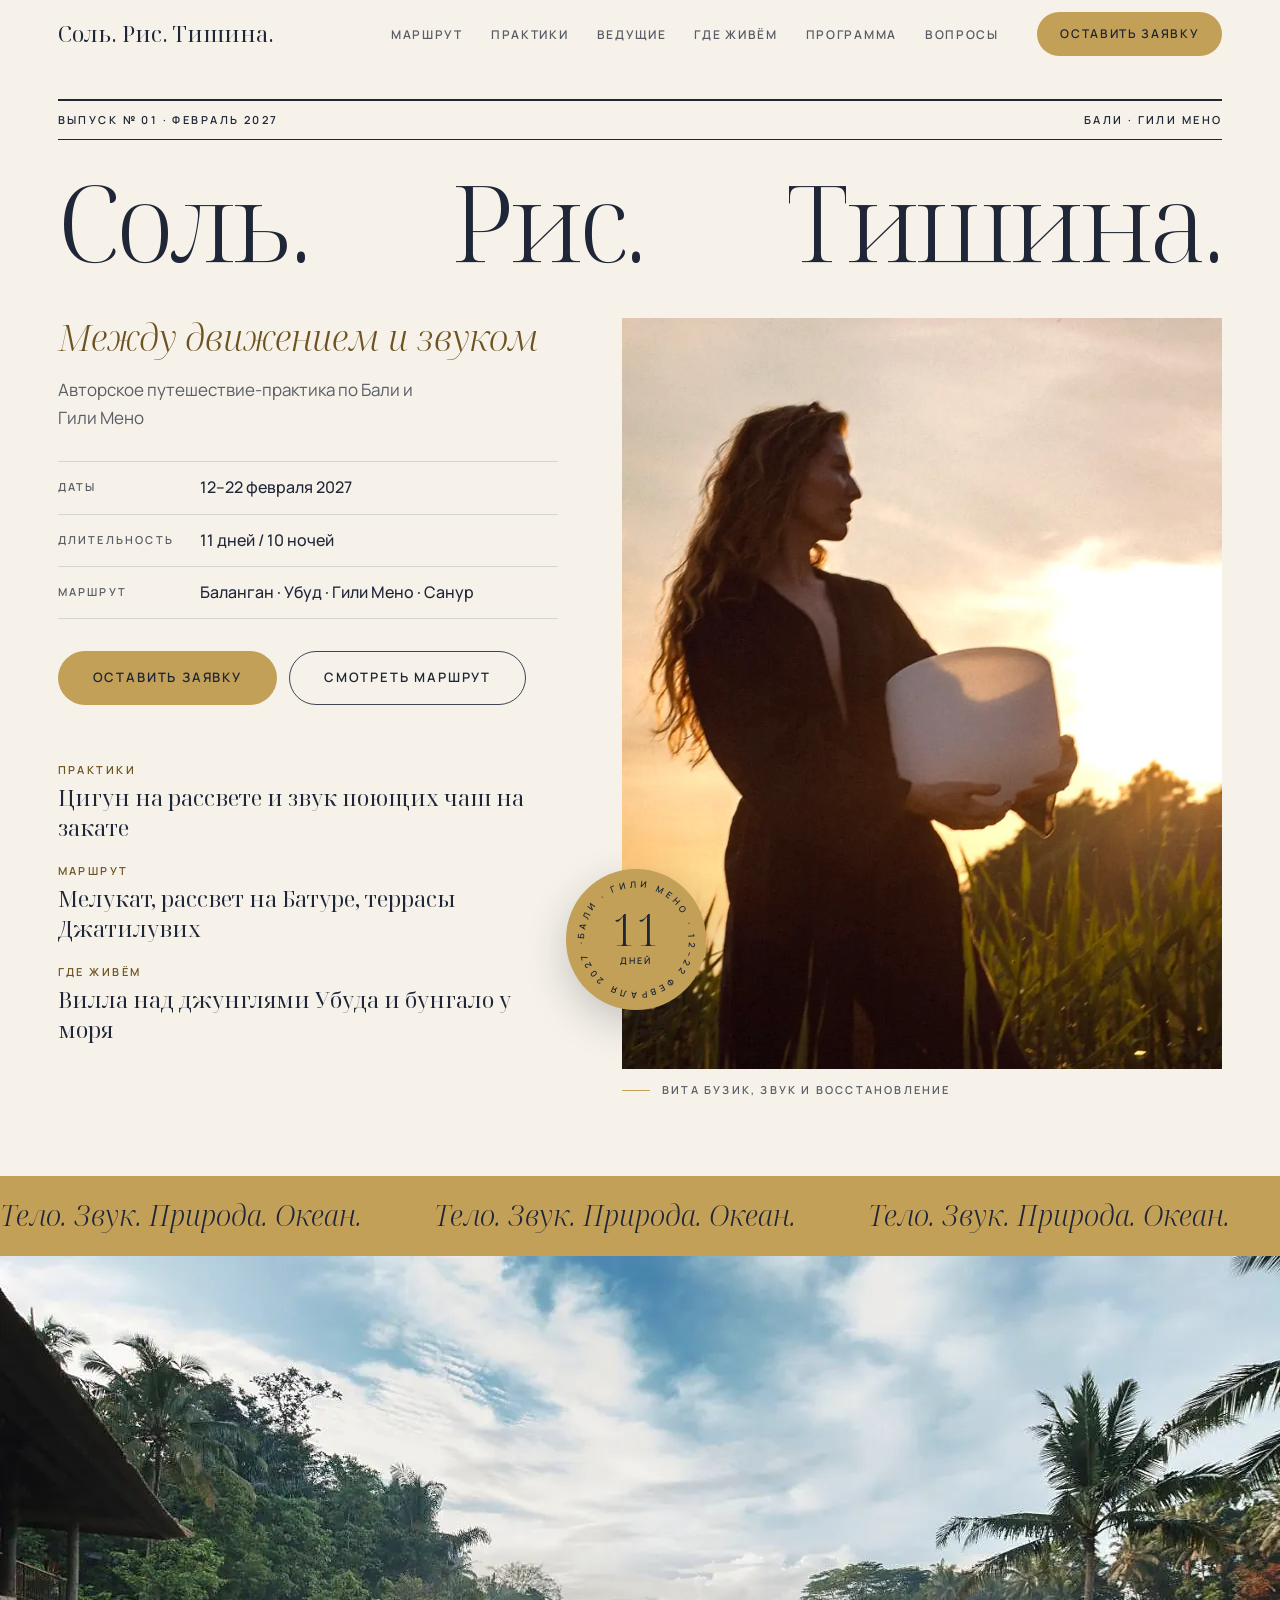
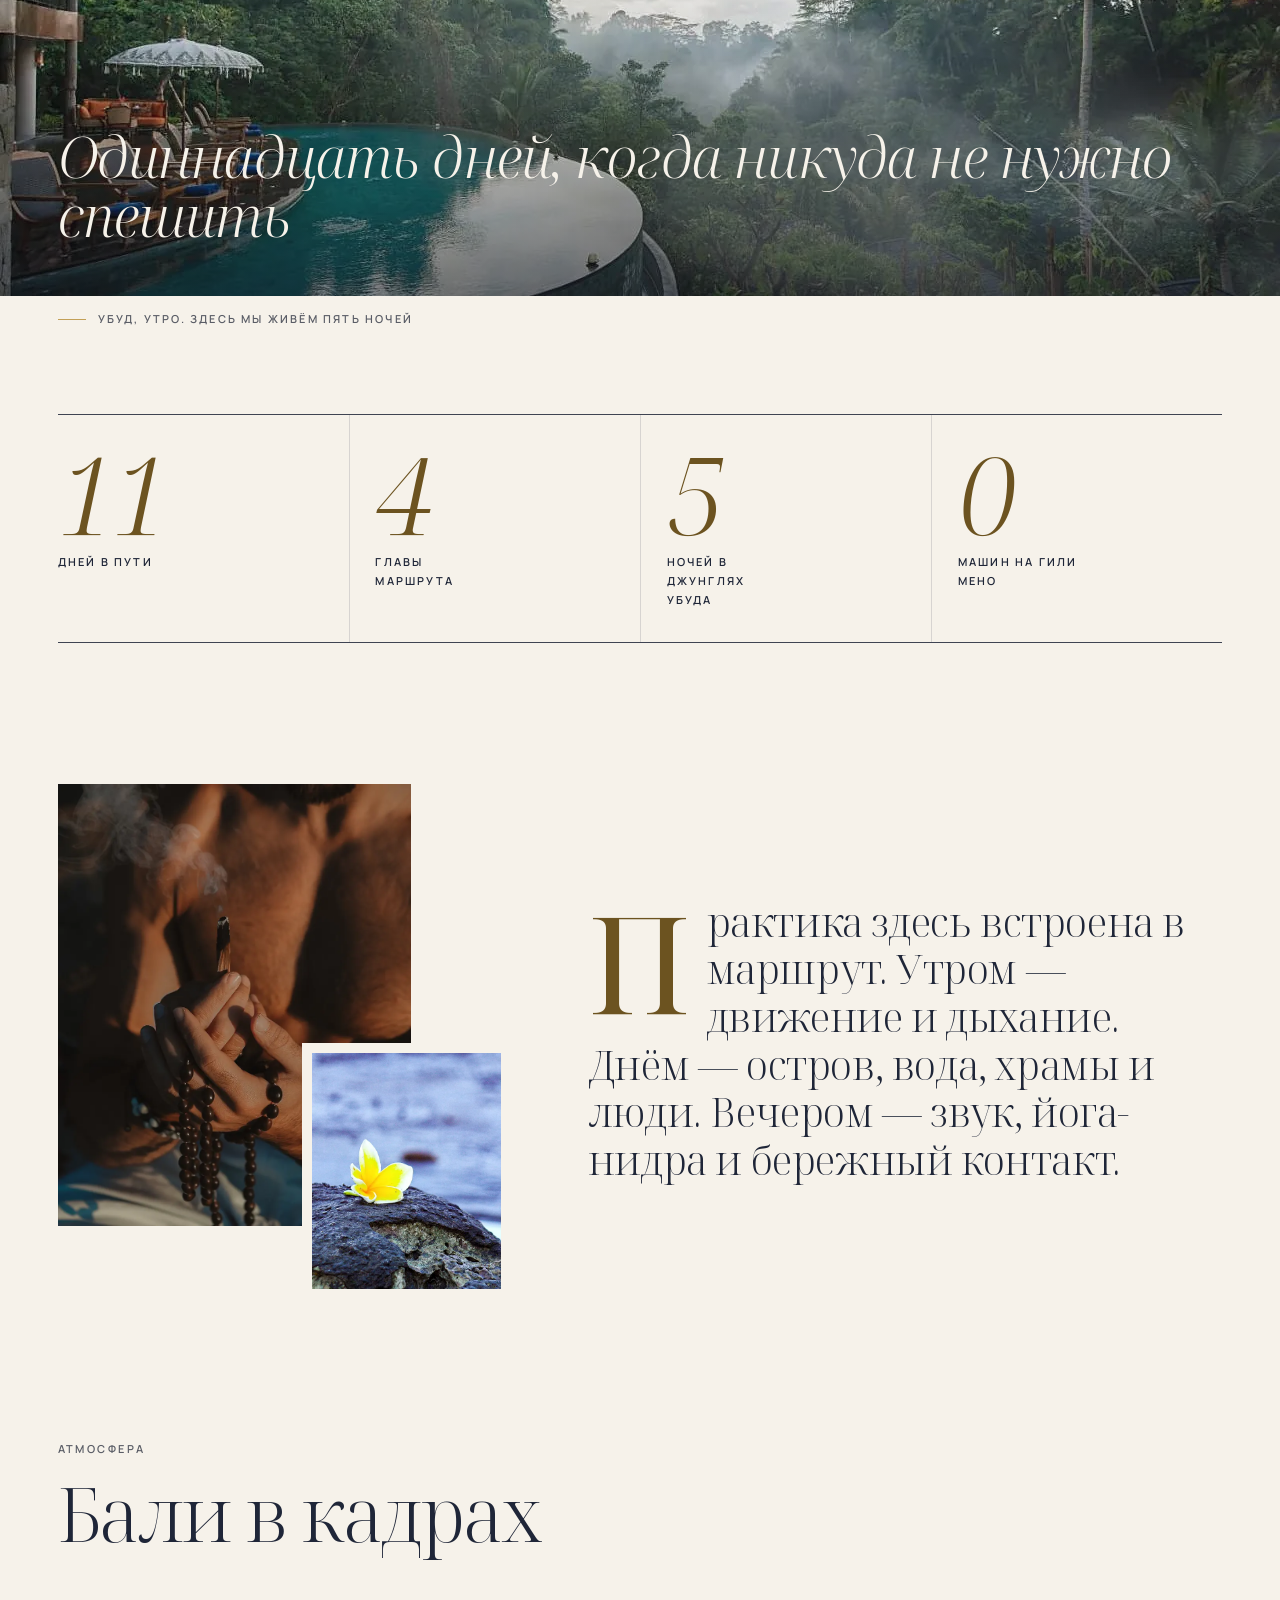
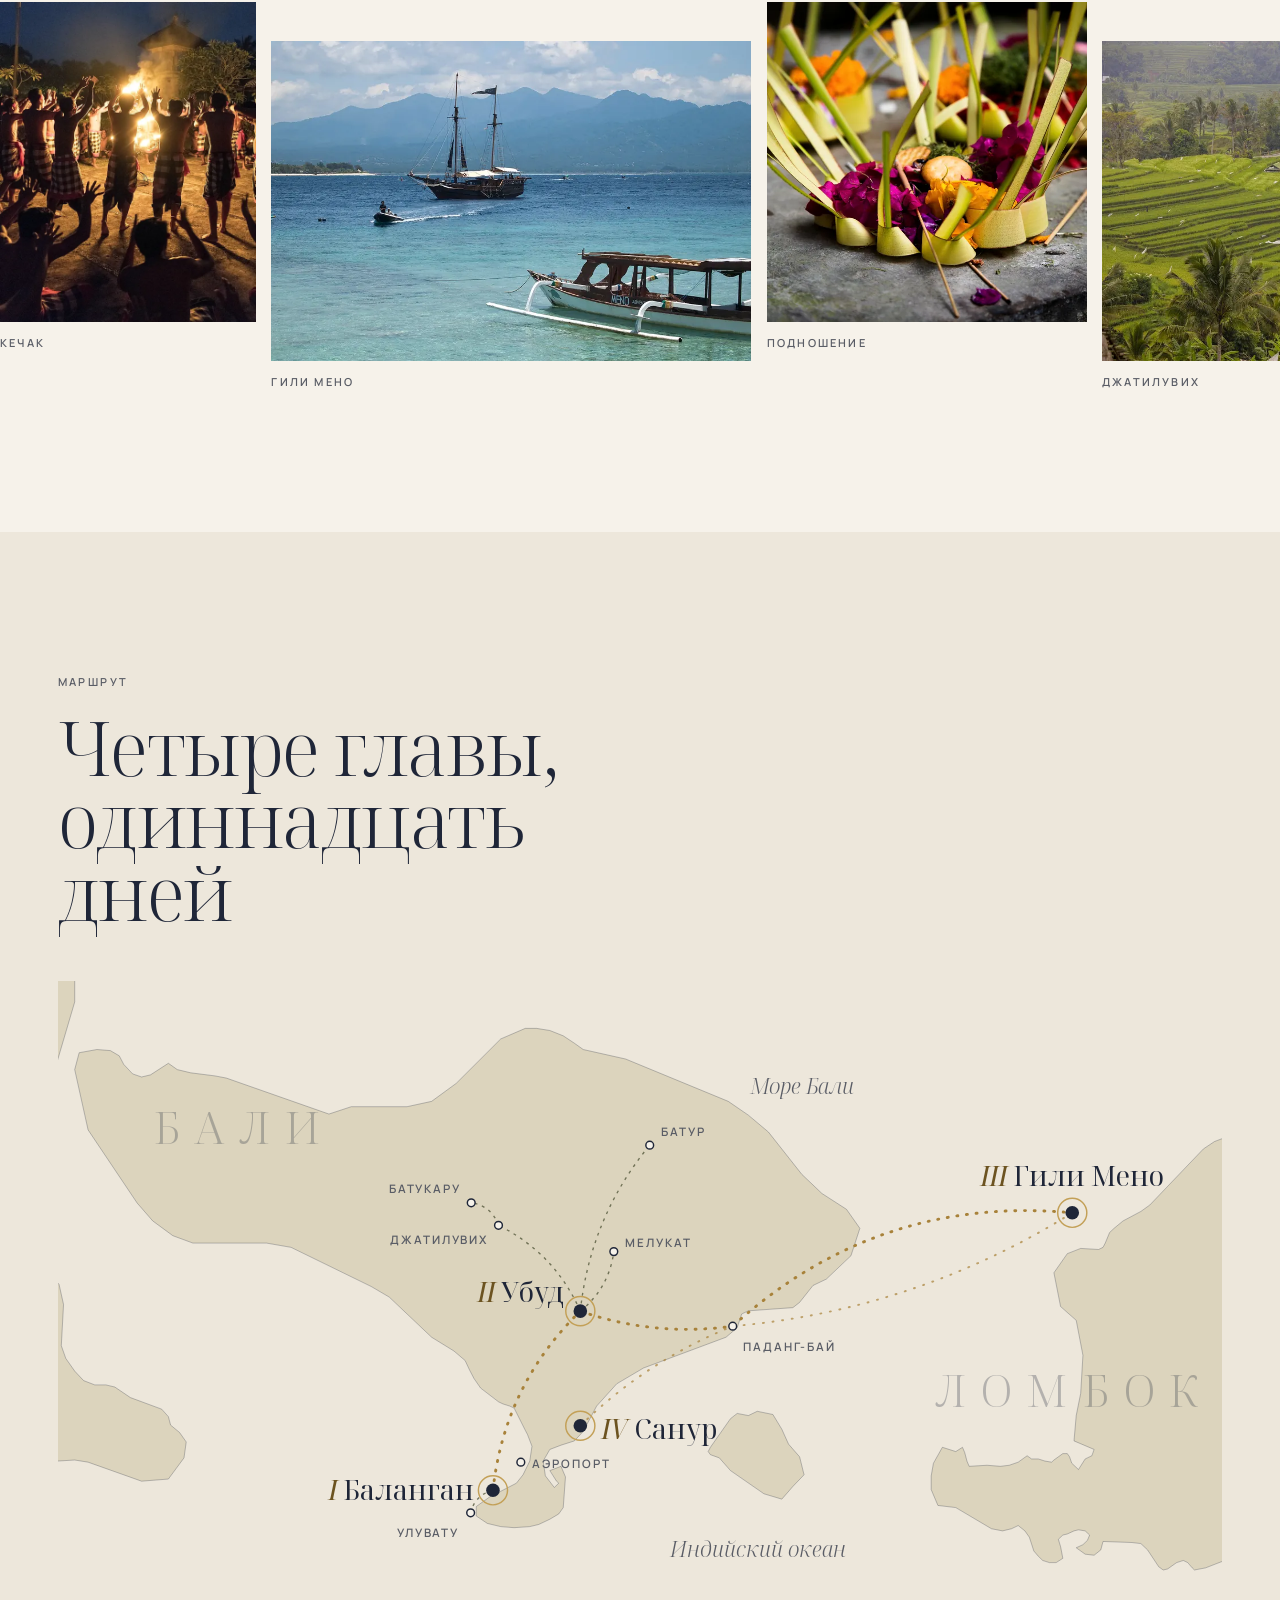
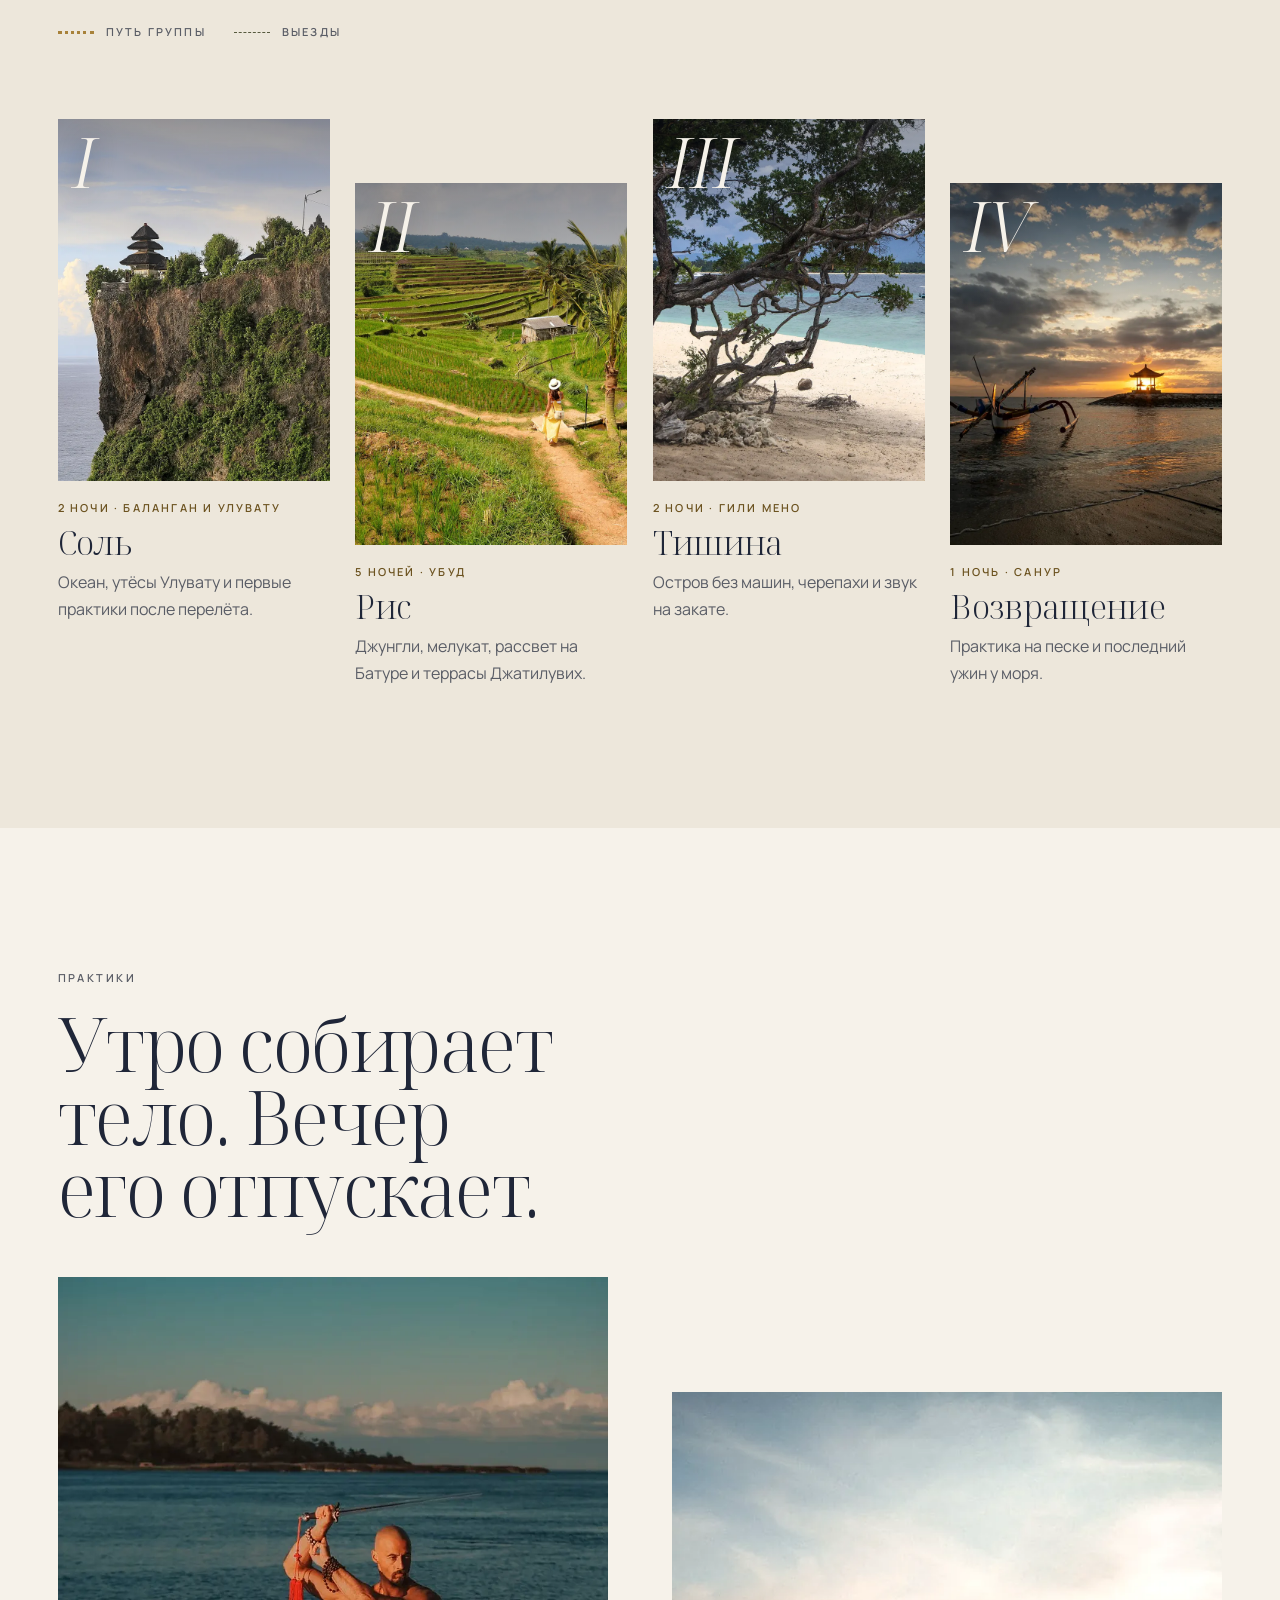
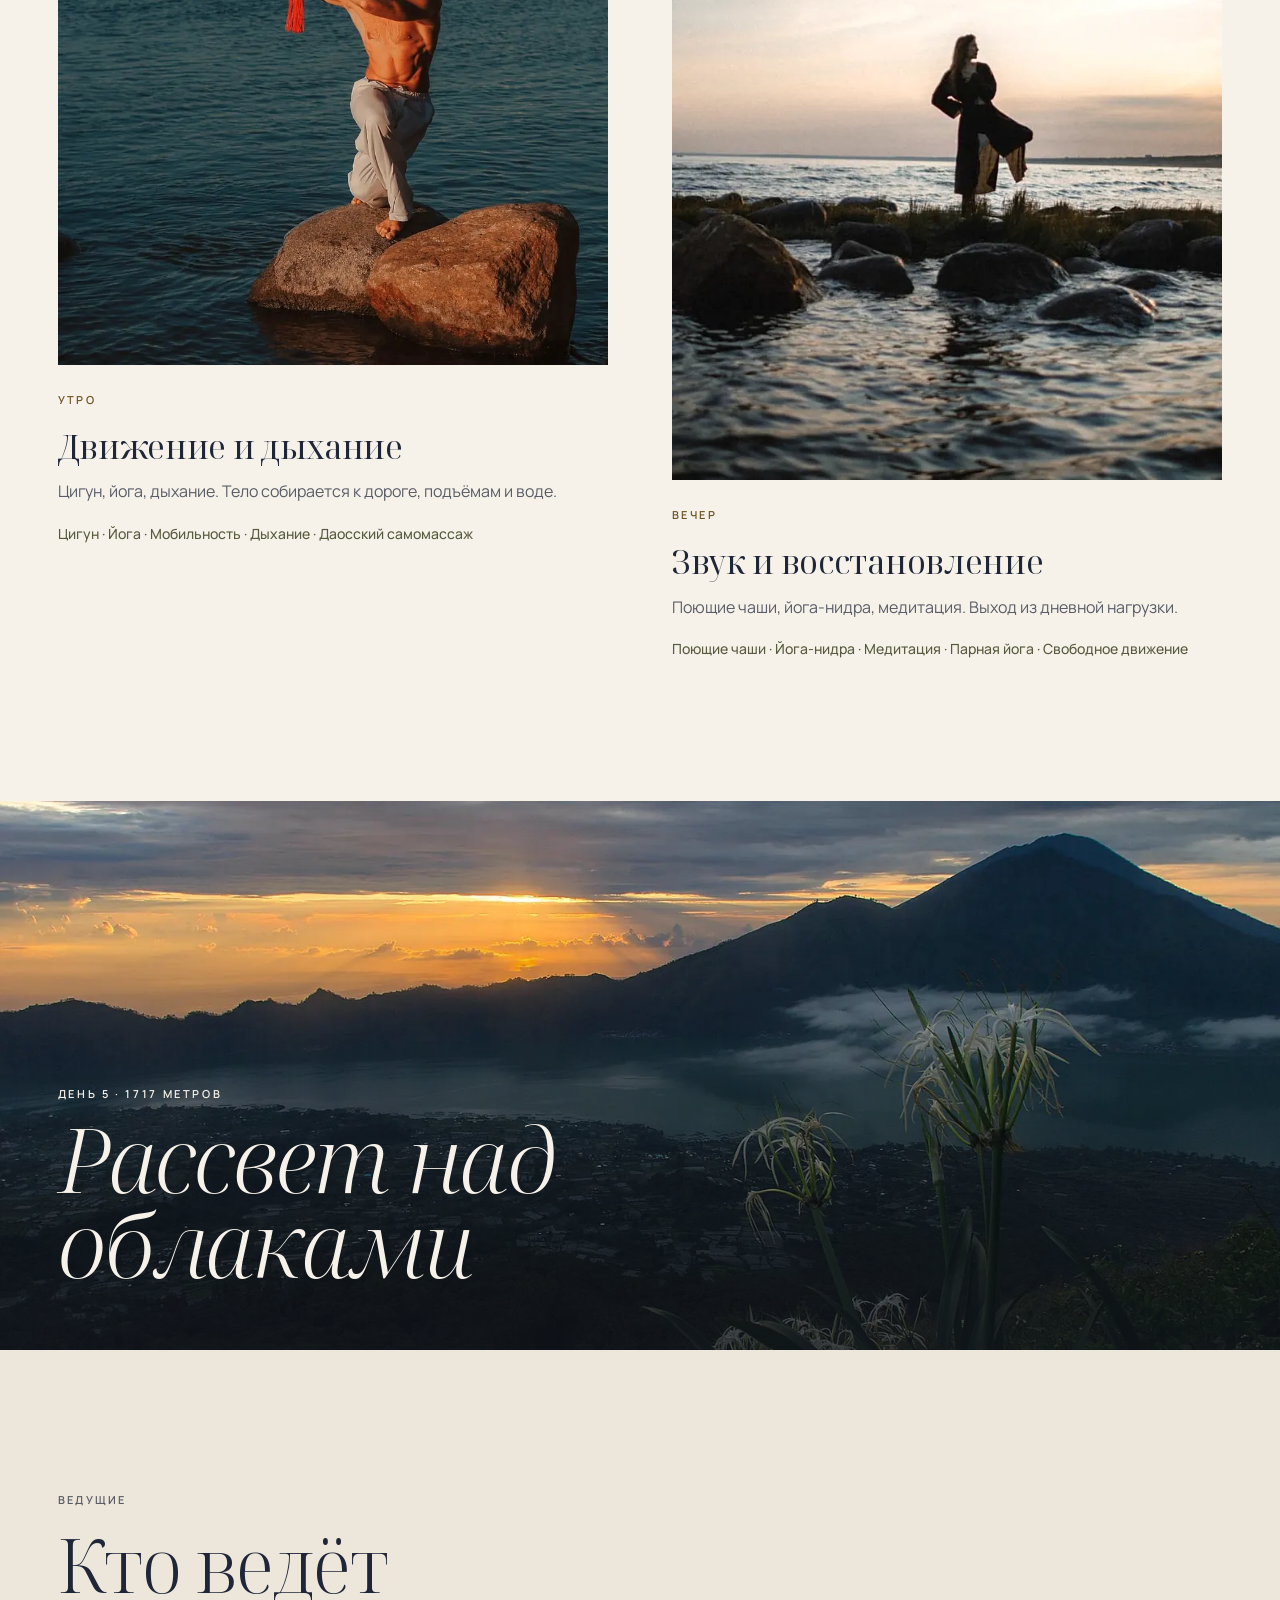
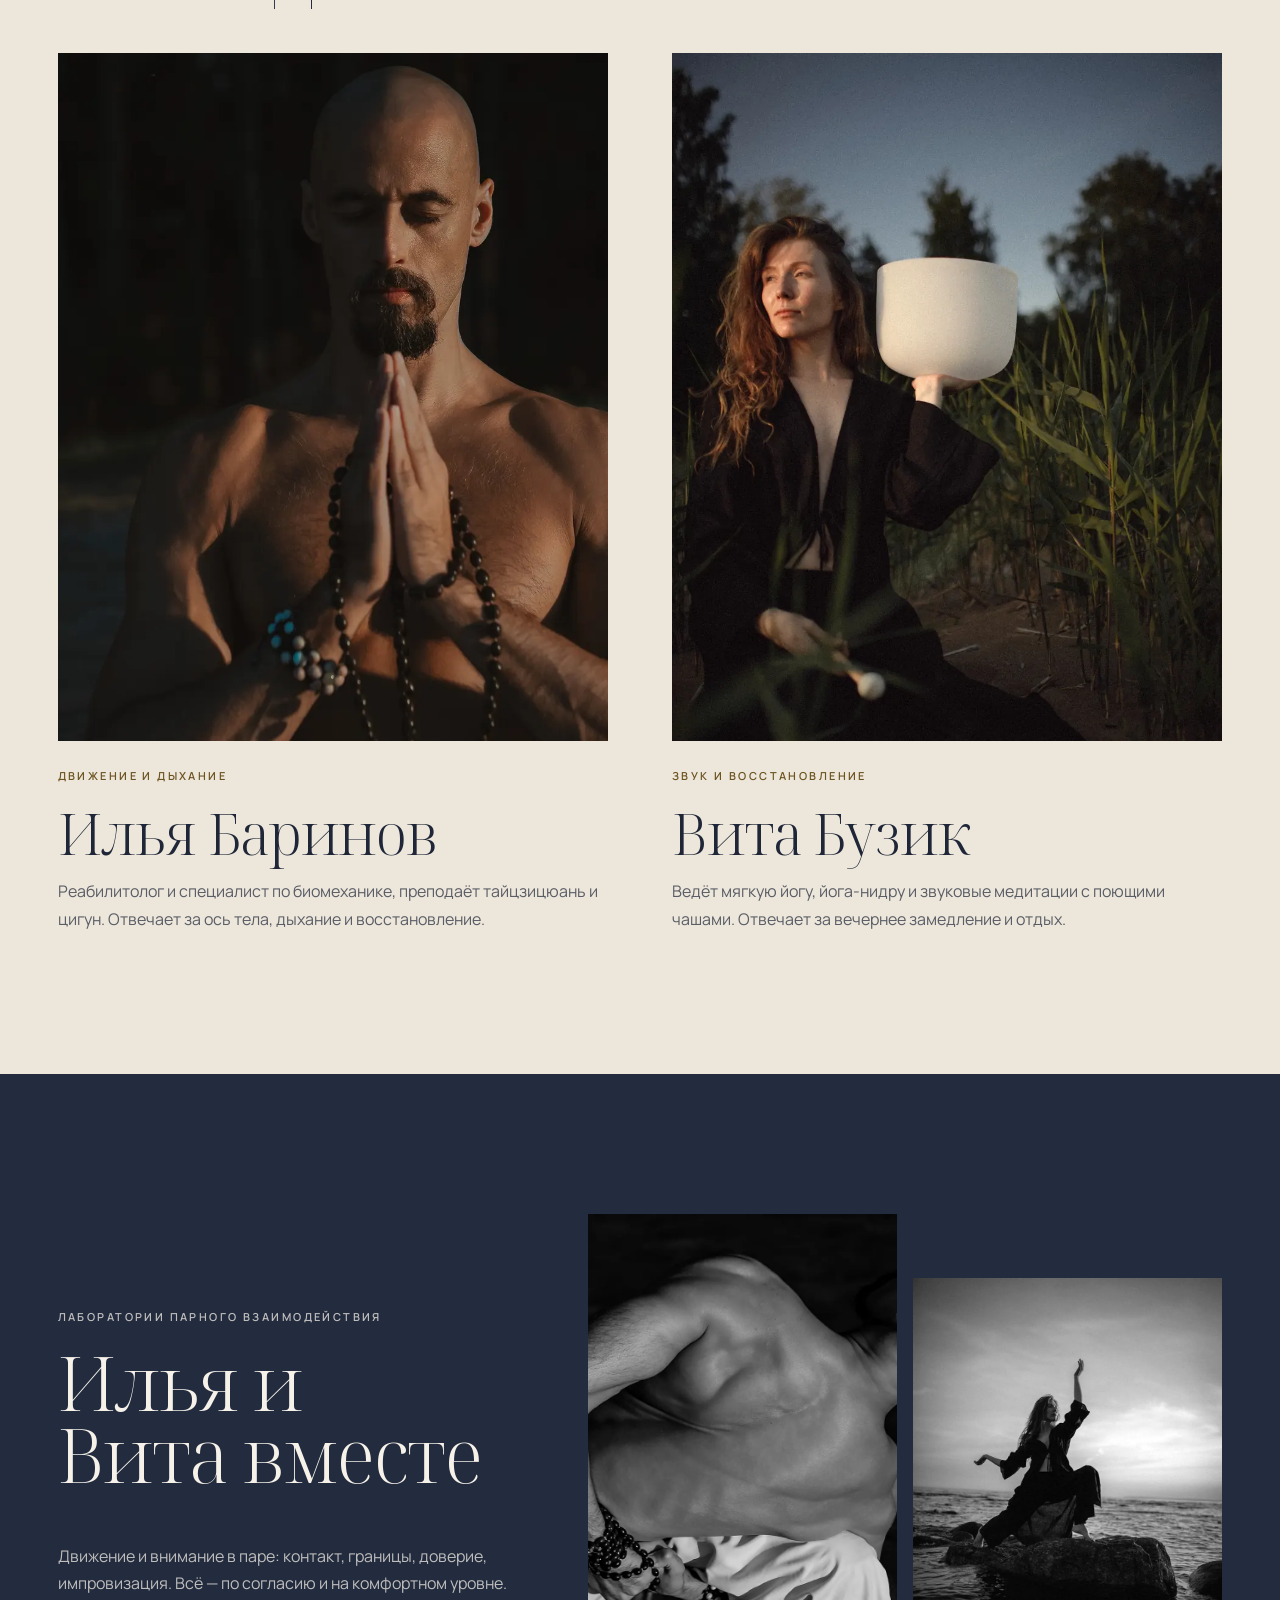
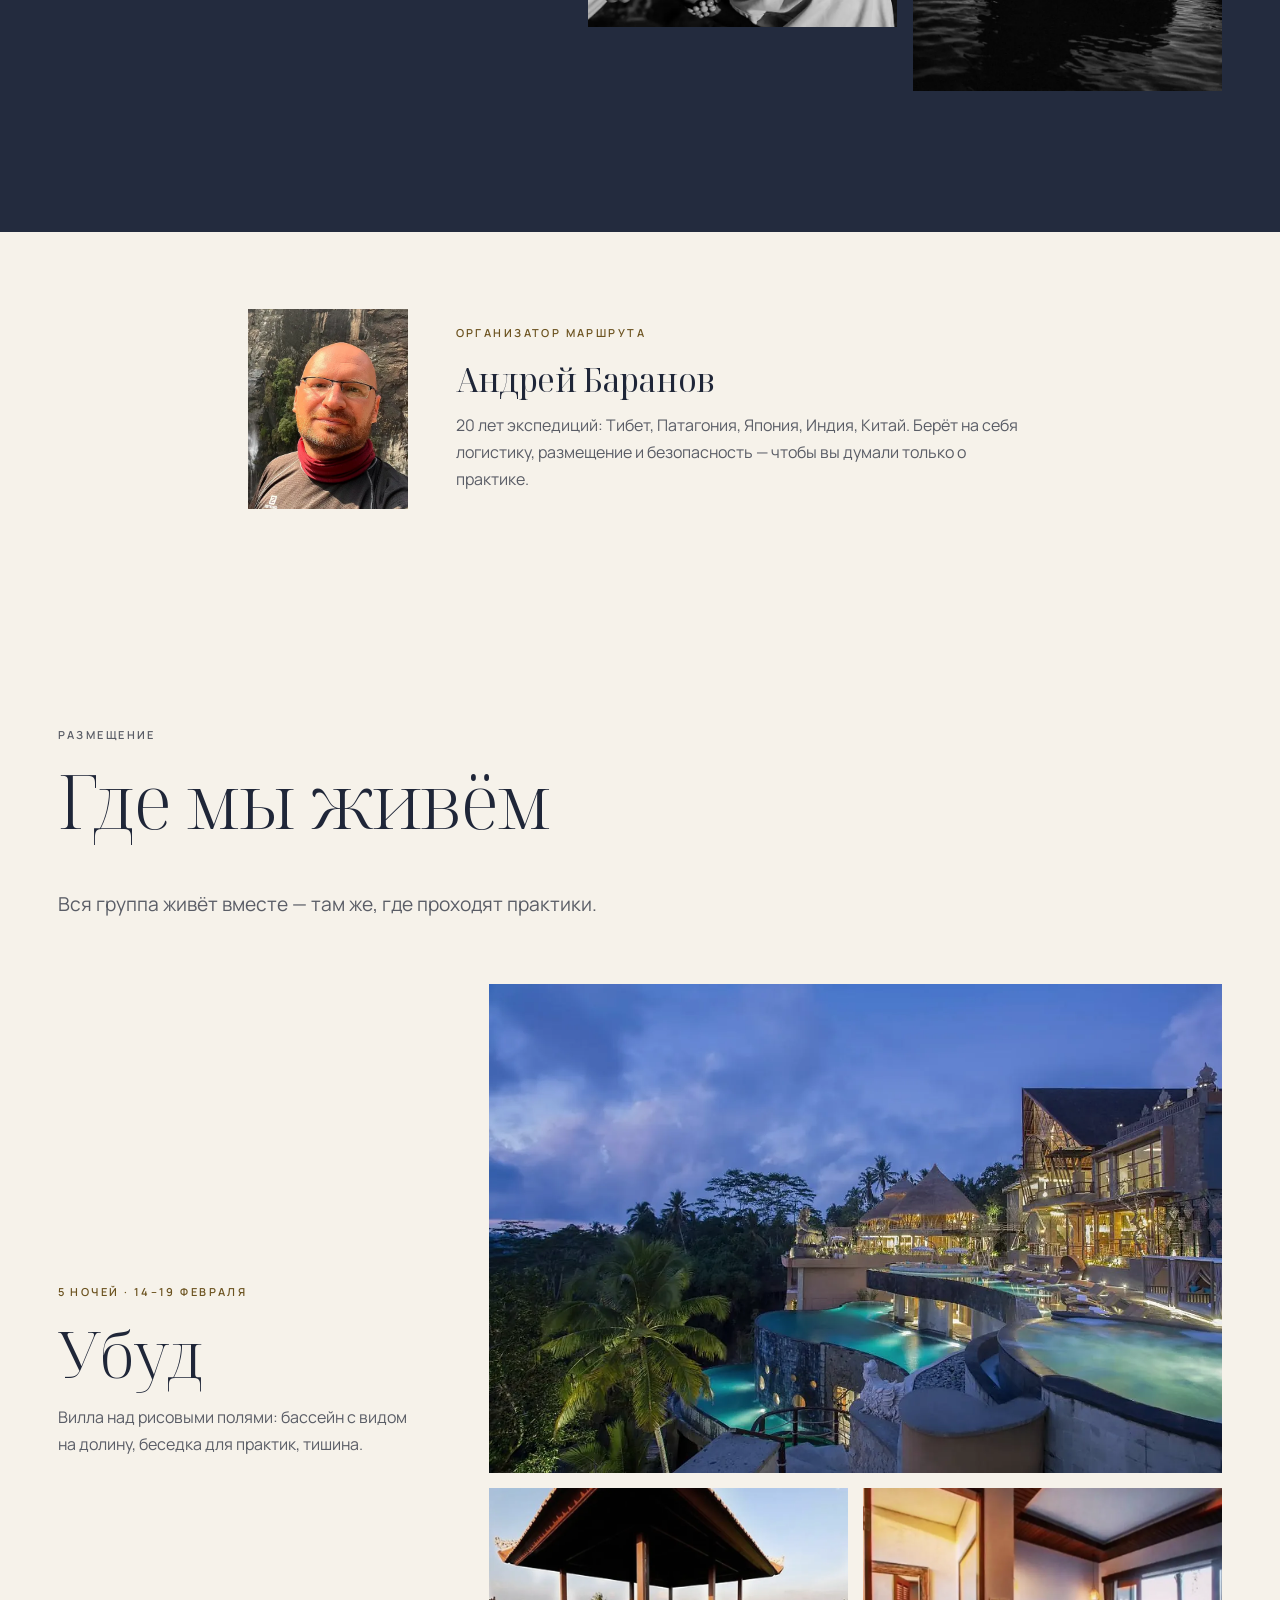
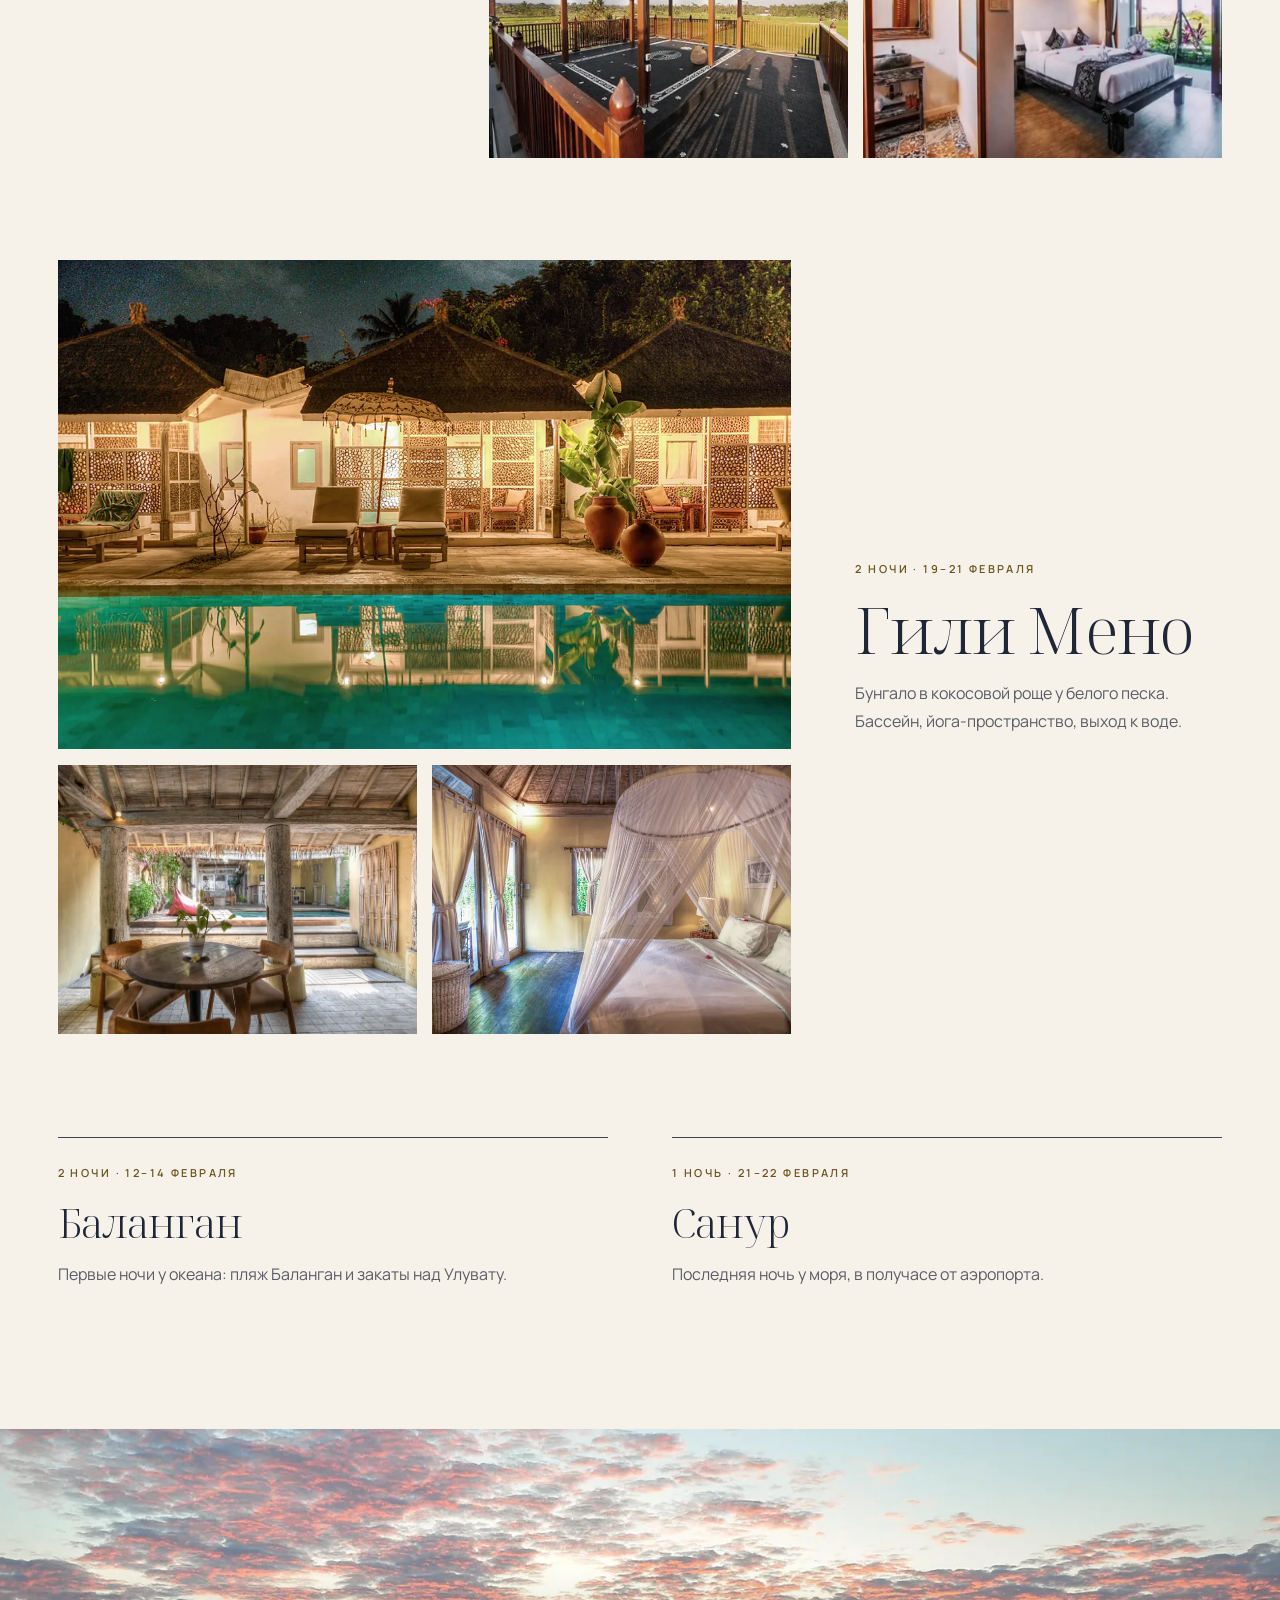
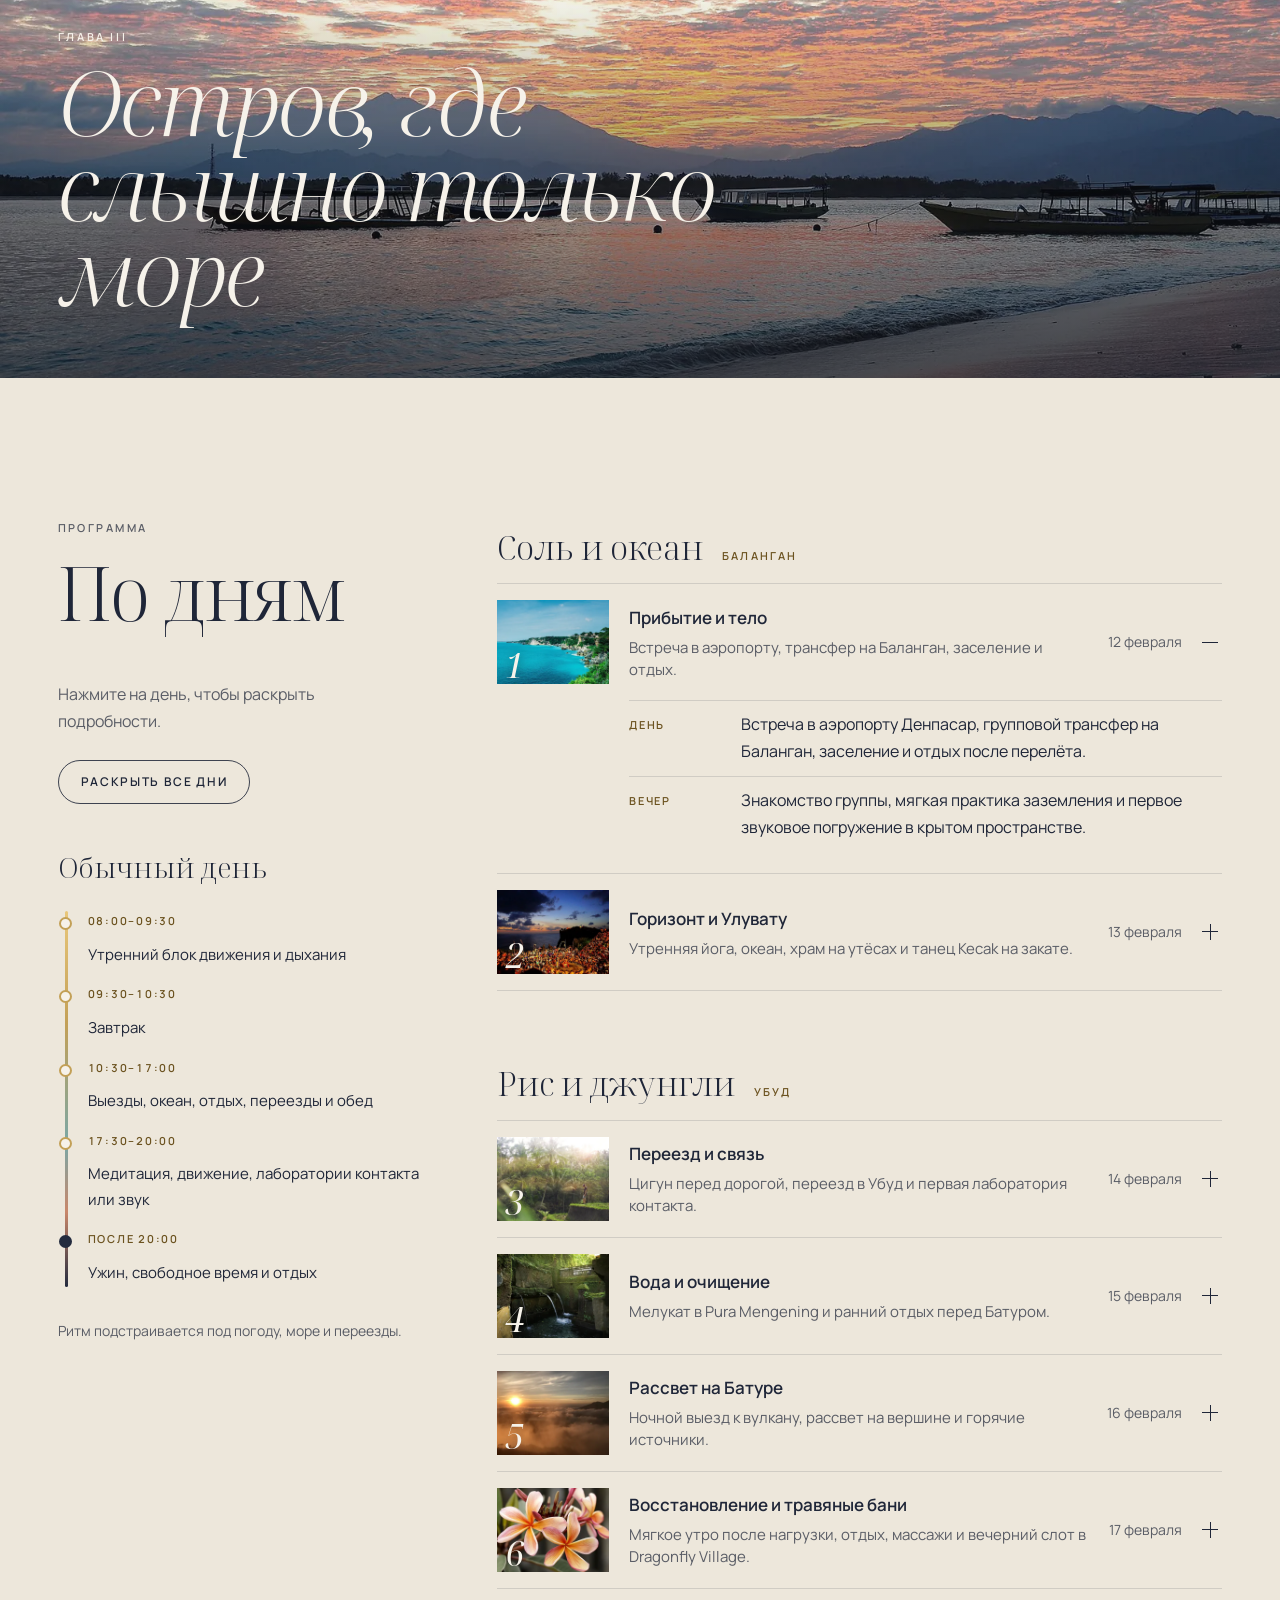
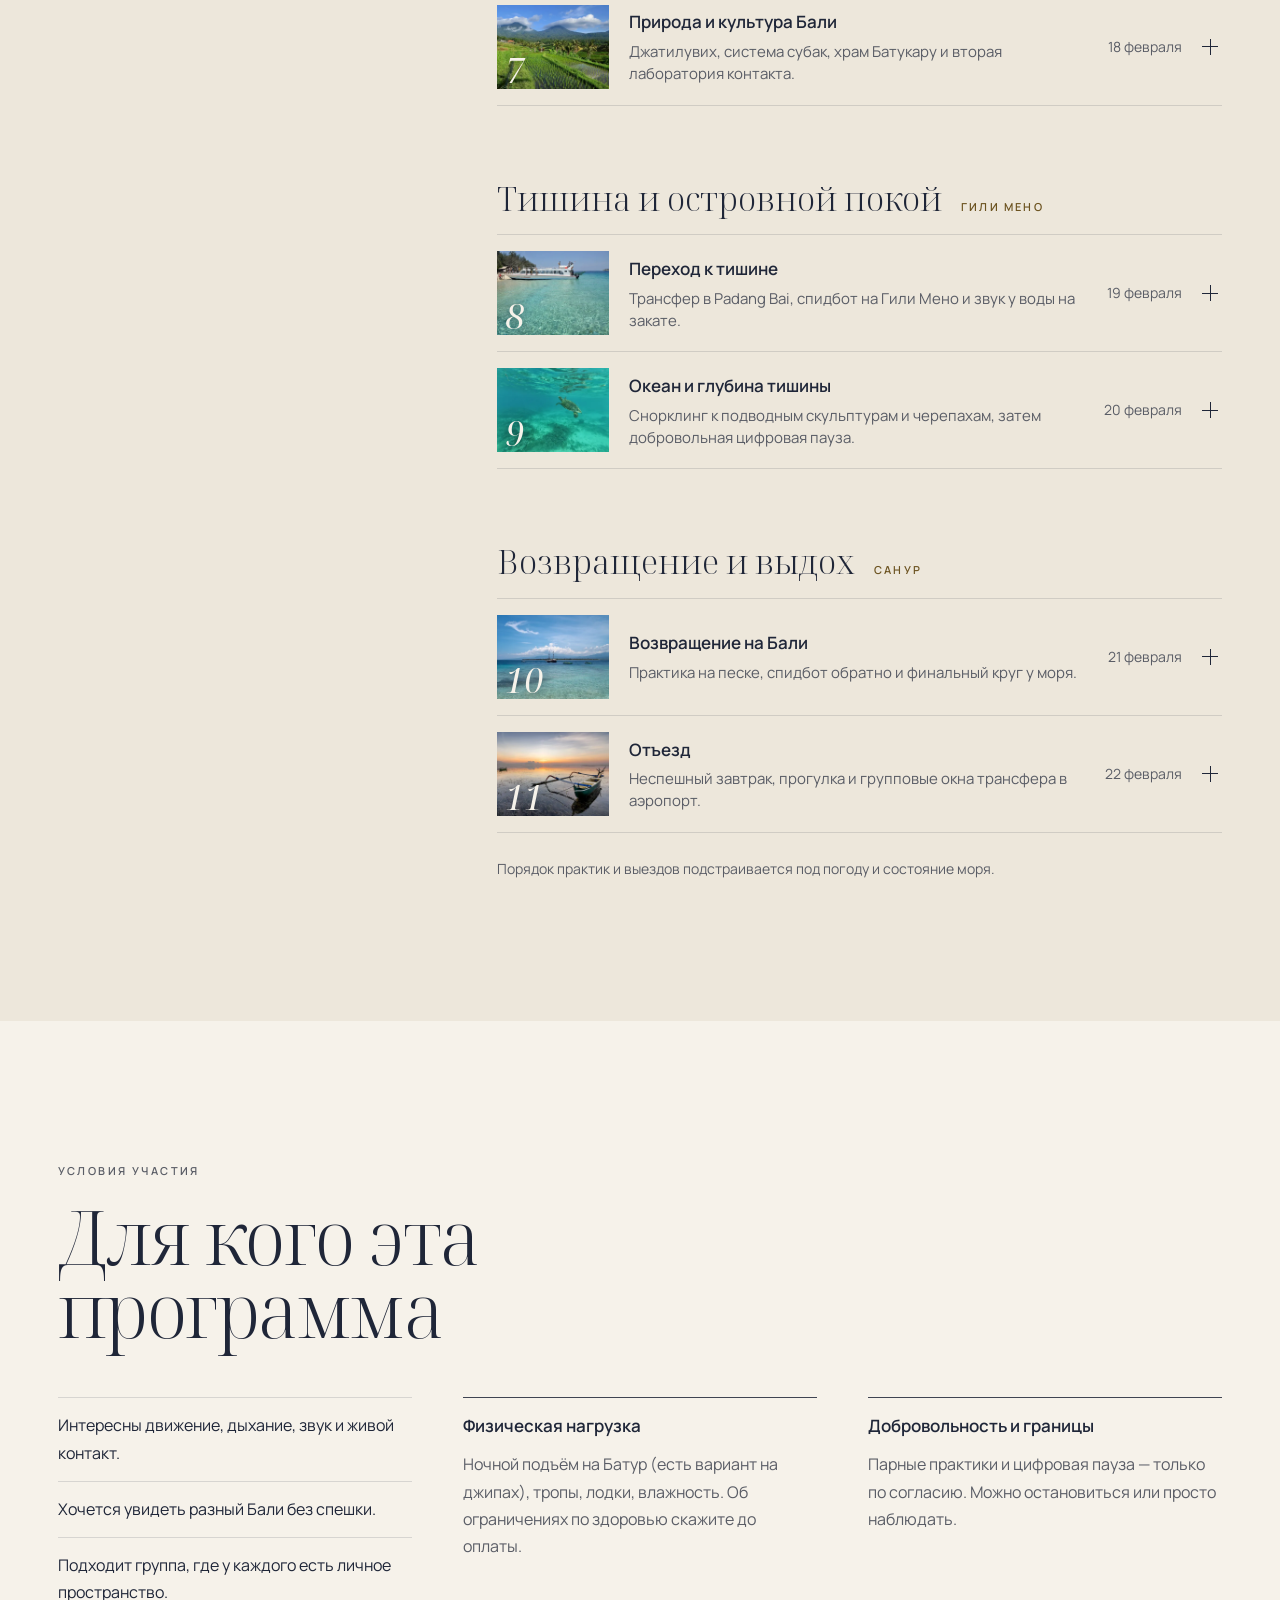
==== bali/index.html @ 5d95be76 "Bali: more imagery, less text — route map, photo strip, day photos - Hand-drawn SVG route map (Natur" ====
<!DOCTYPE html>
<html lang="ru">
<head>
<meta charset="UTF-8">
<meta name="viewport" content="width=device-width, initial-scale=1, viewport-fit=cover">
<title>Соль, рис и тишина — путешествие-практика на Бали, 12–22 февраля 2027</title>
<meta name="description" content="11 дней движения, дыхания, звука и природы на Бали и Гили Мено. Баланган, Убуд, Батур, Джатилувих и океан. 12–22 февраля 2027.">
<link rel="canonical" href="https://kanchenjunga.ru/bali/">
<meta name="robots" content="noindex, nofollow">
<meta property="og:type" content="website">
<meta property="og:locale" content="ru_RU">
<meta property="og:title" content="Соль. Рис. Тишина. Путешествие-практика по Бали и Гили Мено">
<meta property="og:description" content="12–22 февраля 2027. 11 дней / 10 ночей. Баланган, Убуд, Гили Мено, Санур.">
<meta property="og:url" content="https://kanchenjunga.ru/bali/">
<meta property="og:image" content="https://kanchenjunga.ru/bali/images/og-image.jpg"><meta property="og:image:width" content="1200"><meta property="og:image:height" content="630"><meta name="twitter:card" content="summary_large_image">
<meta name="theme-color" content="#f6f2ea">
<link rel="icon" type="image/svg+xml" href="data:image/svg+xml,%3Csvg xmlns='http://www.w3.org/2000/svg' viewBox='0 0 32 32'%3E%3Crect width='32' height='32' fill='%23283044'/%3E%3Cpath d='M4 20c4 0 4-3 8-3s4 3 8 3 4-3 8-3' stroke='%23C3A057' stroke-width='2' fill='none'/%3E%3C/svg%3E">
<link rel="preconnect" href="https://fonts.googleapis.com">
<link rel="preconnect" href="https://fonts.gstatic.com" crossorigin>
<link href="https://fonts.googleapis.com/css2?family=Noto+Serif+Display:ital,wght@0,300;0,400;1,300;1,400&family=Manrope:wght@400;500;600&display=swap" rel="stylesheet">
<link rel="preload" as="image" href="images/cover.webp" media="(min-width: 701px)">
<link rel="preload" as="image" href="images/cover-m.webp" media="(max-width: 700px)">
<link rel="stylesheet" href="styles.css">
<script>document.documentElement.classList.add('js');</script>
<script type="application/ld+json">{"@context": "https://schema.org", "@type": "TouristTrip", "name": "Соль. Рис. Тишина. Авторское путешествие-практика по Бали и Гили Мено", "description": "11 дней движения, дыхания, звука и природы на Бали и Гили Мено. Баланган, Убуд, Батур, Джатилувих и океан. 12–22 февраля 2027.", "touristType": ["Телесные практики", "Йога", "Медитация"]}</script>
<script type="application/ld+json">{"@context": "https://schema.org", "@type": "FAQPage", "mainEntity": [{"@type": "Question", "name": "Нужен ли опыт йоги, цигун или медитации", "acceptedAnswer": {"@type": "Answer", "text": "Нет. У каждой практики есть мягкий вариант, а ведущие работают с группой разного уровня. Напишите в заявке о своём опыте и о том, что беспокоит в теле, — Илья и Вита учтут это заранее."}}, {"@type": "Question", "name": "Какая физическая подготовка нужна для Батура", "acceptedAnswer": {"@type": "Answer", "text": "Пеший подъём начинается ночью, тропа неровная, идти вверх примерно два часа. Нужна привычка к длительной ходьбе и устойчивость на спуске. Если это не ваш формат, есть вариант на джипах — его выбирают заранее."}}, {"@type": "Question", "name": "Как устроено размещение и можно ли жить одному", "acceptedAnswer": {"@type": "Answer", "text": "Живём всей группой в одних местах: в Убуде и на Гили Мено — на виллах, где проходят и практики. Базово — двухместные номера с раздельными кроватями, одноместное размещение — за доплату."}}, {"@type": "Question", "name": "Как организовано питание и учтут ли аллергии", "acceptedAnswer": {"@type": "Answer", "text": "Питание по дням входит в программу, в день Батура предусмотрен ранний или упакованный приём пищи. Вегетарианские, веганские и безглютеновые запросы, а также аллергии мы собираем заранее и передаём отелям — напишите о них в анкете после первичного контакта."}}, {"@type": "Question", "name": "Что происходит при изменении морской или погодной обстановки", "acceptedAnswer": {"@type": "Answer", "text": "Решение по лодкам и переездам принимает местная команда. Если море или погода не позволяют выйти, мы меняем порядок дня и переносим практику в защищённое пространство. Это заложено в маршрут заранее."}}, {"@type": "Question", "name": "Обязательны ли парные практики и цифровая пауза", "acceptedAnswer": {"@type": "Answer", "text": "Нет. И то, и другое — по согласию. Можно остановиться в любой момент, выбрать наблюдение или адаптированный вариант. Телефон организатора во время цифровой паузы остаётся включённым."}}, {"@type": "Question", "name": "Каковы правила оплаты, отмены и передачи места другому человеку", "acceptedAnswer": {"@type": "Answer", "text": "Место бронируется предоплатой, остаток вносится до поездки. Место можно передать другому человеку. Суммы, сроки и условия возврата — в договоре, который мы присылаем вместе с программой."}}]}</script>
</head>
<body>
<a class="skip" href="#main">К содержанию</a>

<header class="header" id="site-header">
  <div class="header__in">
    <a class="header__brand" href="#top">Соль. Рис. Тишина.</a>
    <nav class="nav" id="nav-panel" aria-label="Разделы страницы">
      <ul class="nav__list"><li><a href="#route">Маршрут</a></li><li><a href="#practices">Практики</a></li><li><a href="#team">Ведущие</a></li><li><a href="#stay">Где живём</a></li><li><a href="#program">Программа</a></li><li><a href="#faq">Вопросы</a></li></ul>
    </nav>
    <a class="btn btn--primary btn--sm header__cta" href="#request" data-goal="cta_header">Оставить заявку</a>
    <button class="burger" type="button" id="nav-toggle" aria-expanded="false" aria-controls="nav-panel" aria-label="Открыть меню">
      <span></span><span></span>
    </button>
  </div>
</header>
<main id="main">

<section class="cover" id="top">
  <div class="wrap">
    <div class="cover__strip"><span>Выпуск № 01 · Февраль 2027</span><span>Бали · Гили Мено</span></div>
    <h1 class="cover__title"><span>Соль.</span><span>Рис.</span><span>Тишина.</span></h1>
    <div class="cover__grid">
      <div class="cover__text">
        <p class="cover__tagline">Между движением и звуком</p>
        <p class="cover__sub">Авторское путешествие-практика по Бали и Гили Мено</p>
        <dl class="cover__facts"><div class="cover__fact"><dt>Даты</dt><dd>12–22 февраля 2027</dd></div><div class="cover__fact"><dt>Длительность</dt><dd>11 дней / 10 ночей</dd></div><div class="cover__fact"><dt>Маршрут</dt><dd>Баланган · Убуд · Гили Мено · Санур</dd></div></dl>
        <div class="cover__actions">
          <a class="btn btn--primary" href="#request" data-goal="cta_hero">Оставить заявку</a>
          <a class="btn btn--line" href="#route" data-goal="cta_route">Смотреть маршрут</a>
        </div>
        <ul class="cover__lines"><li><a href="#practices"><span class="cover__kicker">Практики</span><span class="cover__line">Цигун на рассвете и звук поющих чаш на закате</span></a></li><li><a href="#program"><span class="cover__kicker">Маршрут</span><span class="cover__line">Мелукат, рассвет на Батуре, террасы Джатилувих</span></a></li><li><a href="#stay"><span class="cover__kicker">Где живём</span><span class="cover__line">Вилла над джунглями Убуда и бунгало у моря</span></a></li></ul>
      </div>
      <figure class="cover__photo">
        <picture><source type="image/webp" media="(max-width: 700px)" srcset="images/cover-m.webp"><source type="image/webp" srcset="images/cover.webp"><source media="(max-width: 700px)" srcset="images/cover-m.jpg"><img src="images/cover.jpg" alt="Вита с хрустальной поющей чашей в золотом свете заката" width="853" height="1066" sizes="(max-width: 860px) 100vw, 50vw" loading="eager" fetchpriority="high" decoding="async"></picture>
        <div class="stamp" aria-hidden="true">
          <svg viewBox="0 0 200 200"><defs><path id="stamp-ring" d="M100,100 m-74,0 a74,74 0 1,1 148,0 a74,74 0 1,1 -148,0"/></defs>
            <text><textPath href="#stamp-ring" textLength="462">Бали · Гили Мено · 12–22 февраля 2027 · </textPath></text></svg>
          <span class="stamp__c">11<small>дней</small></span>
        </div>
        <figcaption>Вита Бузик, звук и восстановление</figcaption>
      </figure>
    </div>
  </div>
</section>

<div class="refrain" aria-hidden="true"><div class="refrain__track">
<span>Тело. Звук. Природа. Океан.</span><span>Тело. Звук. Природа. Океан.</span><span>Тело. Звук. Природа. Океан.</span><span>Тело. Звук. Природа. Океан.</span><span>Тело. Звук. Природа. Океан.</span><span>Тело. Звук. Природа. Океан.</span>
</div></div>

<figure class="spread">
  <picture><source type="image/webp" media="(max-width: 700px)" srcset="images/spread-m.webp"><source type="image/webp" srcset="images/spread.webp"><source media="(max-width: 700px)" srcset="images/spread-m.jpg"><img src="images/spread.jpg" alt="Бассейн виллы над долиной Убуда в утреннем тумане" width="1280" height="640" sizes="100vw" loading="lazy" decoding="async"></picture>
  <div class="spread__over"><p class="spread__line wrap">Одиннадцать дней, когда никуда не нужно спешить</p></div>
  <figcaption class="wrap">Убуд, утро. Здесь мы живём пять ночей</figcaption>
</figure>

<section class="numbers" aria-label="Коротко о поездке">
  <div class="wrap"><div class="numbers__row" data-reveal><div class="num"><p class="num__n">11</p><p class="num__t">дней в пути</p></div><div class="num"><p class="num__n">4</p><p class="num__t">главы маршрута</p></div><div class="num"><p class="num__n">5</p><p class="num__t">ночей в джунглях Убуда</p></div><div class="num"><p class="num__n">0</p><p class="num__t">машин на Гили Мено</p></div></div></div>
</section>

<section class="intro">
  <div class="wrap intro__grid">
    <div class="intro__media" data-reveal>
      <picture class="intro__main"><source type="image/webp" media="(max-width: 700px)" srcset="images/manifesto-m.webp"><source type="image/webp" srcset="images/manifesto.webp"><source media="(max-width: 700px)" srcset="images/manifesto-m.jpg"><img src="images/manifesto.jpg" alt="Руки с тлеющим палo санто и чётками" width="900" height="1125" sizes="(max-width: 860px) 80vw, 34vw" loading="lazy" decoding="async"></picture>
      <picture class="intro__small"><source type="image/webp" media="(max-width: 700px)" srcset="images/frangipani-sea-m.webp"><source type="image/webp" srcset="images/frangipani-sea.webp"><source media="(max-width: 700px)" srcset="images/frangipani-sea-m.jpg"><img src="images/frangipani-sea.jpg" alt="Цветок франжипани на камне у моря" width="560" height="700" sizes="(max-width: 860px) 40vw, 16vw" loading="lazy" decoding="async"></picture>
    </div>
    <div class="intro__text" data-reveal>
      <p class="intro__lead">Практика здесь встроена в маршрут. Утром — движение и дыхание. Днём — остров, вода, храмы и люди. Вечером — звук, йога-нидра и бережный контакт.</p>
    </div>
  </div>
</section>

<section class="strip" aria-labelledby="strip-title">
  <div class="wrap strip__head">
    <p class="label">Атмосфера</p>
    <h2 class="h2" id="strip-title">Бали в кадрах</h2>
  </div>
  <div class="strip__viewport" tabindex="0" aria-label="Лента фотографий, прокручивается">
    <div class="strip__track"><figure class="strip__item strip__item--tall"><picture><source type="image/webp" media="(max-width: 700px)" srcset="images/f-kecak-m.webp"><source type="image/webp" srcset="images/f-kecak.webp"><source media="(max-width: 700px)" srcset="images/f-kecak-m.jpg"><img src="images/f-kecak.jpg" alt="Танец кечак у огня" width="560" height="700" sizes="(max-width: 700px) 60vw, 30vw" loading="lazy" decoding="async"></picture><figcaption>Кечак</figcaption></figure><figure class="strip__item strip__item--wide"><picture><source type="image/webp" media="(max-width: 700px)" srcset="images/f-meno-m.webp"><source type="image/webp" srcset="images/f-meno.webp"><source media="(max-width: 700px)" srcset="images/f-meno-m.jpg"><img src="images/f-meno.jpg" alt="Гили Мено: лодки и вулкан Ринджани на Ломбоке" width="840" height="560" sizes="(max-width: 700px) 60vw, 30vw" loading="lazy" decoding="async"></picture><figcaption>Гили Мено</figcaption></figure><figure class="strip__item strip__item--sq"><picture><source type="image/webp" media="(max-width: 700px)" srcset="images/f-offering-m.webp"><source type="image/webp" srcset="images/f-offering.webp"><source media="(max-width: 700px)" srcset="images/f-offering-m.jpg"><img src="images/f-offering.jpg" alt="Чананг сари — ежедневное подношение из листьев и цветов" width="620" height="620" sizes="(max-width: 700px) 60vw, 30vw" loading="lazy" decoding="async"></picture><figcaption>Подношение</figcaption></figure><figure class="strip__item strip__item--wide"><picture><source type="image/webp" media="(max-width: 700px)" srcset="images/f-terraces-m.webp"><source type="image/webp" srcset="images/f-terraces.webp"><source media="(max-width: 700px)" srcset="images/f-terraces-m.jpg"><img src="images/f-terraces.jpg" alt="Рисовые террасы Джатилувих" width="840" height="560" sizes="(max-width: 700px) 60vw, 30vw" loading="lazy" decoding="async"></picture><figcaption>Джатилувих</figcaption></figure><figure class="strip__item strip__item--tall"><picture><source type="image/webp" media="(max-width: 700px)" srcset="images/f-dancer-m.webp"><source type="image/webp" srcset="images/f-dancer.webp"><source media="(max-width: 700px)" srcset="images/f-dancer-m.jpg"><img src="images/f-dancer.jpg" alt="Балийская танцовщица в золотом головном уборе" width="560" height="700" sizes="(max-width: 700px) 60vw, 30vw" loading="lazy" decoding="async"></picture><figcaption>Танец</figcaption></figure><figure class="strip__item strip__item--wide"><picture><source type="image/webp" media="(max-width: 700px)" srcset="images/f-jukung-m.webp"><source type="image/webp" srcset="images/f-jukung.webp"><source media="(max-width: 700px)" srcset="images/f-jukung-m.jpg"><img src="images/f-jukung.jpg" alt="Яркие лодки-джукунги на пляже" width="840" height="560" sizes="(max-width: 700px) 60vw, 30vw" loading="lazy" decoding="async"></picture><figcaption>Джукунги</figcaption></figure><figure class="strip__item strip__item--tall"><picture><source type="image/webp" media="(max-width: 700px)" srcset="images/f-penjor-m.webp"><source type="image/webp" srcset="images/f-penjor.webp"><source media="(max-width: 700px)" srcset="images/f-penjor-m.jpg"><img src="images/f-penjor.jpg" alt="Белый пенджор у храма Тирта Эмпул" width="560" height="700" sizes="(max-width: 700px) 60vw, 30vw" loading="lazy" decoding="async"></picture><figcaption>Пенджор</figcaption></figure><figure class="strip__item strip__item--wide"><picture><source type="image/webp" media="(max-width: 700px)" srcset="images/f-uluwatu-m.webp"><source type="image/webp" srcset="images/f-uluwatu.webp"><source media="(max-width: 700px)" srcset="images/f-uluwatu-m.jpg"><img src="images/f-uluwatu.jpg" alt="Закат над утёсами Улувату" width="840" height="560" sizes="(max-width: 700px) 60vw, 30vw" loading="lazy" decoding="async"></picture><figcaption>Улувату</figcaption></figure><figure class="strip__item strip__item--sq"><picture><source type="image/webp" media="(max-width: 700px)" srcset="images/f-coconut-m.webp"><source type="image/webp" srcset="images/f-coconut.webp"><source media="(max-width: 700px)" srcset="images/f-coconut-m.jpg"><img src="images/f-coconut.jpg" alt="Кокосовая пальма на фоне неба" width="620" height="620" sizes="(max-width: 700px) 60vw, 30vw" loading="lazy" decoding="async"></picture><figcaption>Кокосы</figcaption></figure><figure class="strip__item strip__item--tall"><picture><source type="image/webp" media="(max-width: 700px)" srcset="images/f-gate-m.webp"><source type="image/webp" srcset="images/f-gate.webp"><source media="(max-width: 700px)" srcset="images/f-gate-m.jpg"><img src="images/f-gate.jpg" alt="Расщеплённые врата балийского храма" width="560" height="700" sizes="(max-width: 700px) 60vw, 30vw" loading="lazy" decoding="async"></picture><figcaption>Врата</figcaption></figure><figure class="strip__item strip__item--sq"><picture><source type="image/webp" media="(max-width: 700px)" srcset="images/f-batukaru-m.webp"><source type="image/webp" srcset="images/f-batukaru.webp"><source media="(max-width: 700px)" srcset="images/f-batukaru-m.jpg"><img src="images/f-batukaru.jpg" alt="Церемония в храме Батукару" width="620" height="620" sizes="(max-width: 700px) 60vw, 30vw" loading="lazy" decoding="async"></picture><figcaption>Батукару</figcaption></figure><figure class="strip__item strip__item--tall"><picture><source type="image/webp" media="(max-width: 700px)" srcset="images/f-jungle-m.webp"><source type="image/webp" srcset="images/f-jungle.webp"><source media="(max-width: 700px)" srcset="images/f-jungle-m.jpg"><img src="images/f-jungle.jpg" alt="Джунгли Бали" width="540" height="675" sizes="(max-width: 700px) 60vw, 30vw" loading="lazy" decoding="async"></picture><figcaption>Джунгли</figcaption></figure><figure class="strip__item strip__item--tall" aria-hidden="true"><picture><source type="image/webp" media="(max-width: 700px)" srcset="images/f-kecak-m.webp"><source type="image/webp" srcset="images/f-kecak.webp"><source media="(max-width: 700px)" srcset="images/f-kecak-m.jpg"><img src="images/f-kecak.jpg" alt="" width="560" height="700" sizes="(max-width: 700px) 60vw, 30vw" loading="lazy" decoding="async"></picture><figcaption>Кечак</figcaption></figure><figure class="strip__item strip__item--wide" aria-hidden="true"><picture><source type="image/webp" media="(max-width: 700px)" srcset="images/f-meno-m.webp"><source type="image/webp" srcset="images/f-meno.webp"><source media="(max-width: 700px)" srcset="images/f-meno-m.jpg"><img src="images/f-meno.jpg" alt="" width="840" height="560" sizes="(max-width: 700px) 60vw, 30vw" loading="lazy" decoding="async"></picture><figcaption>Гили Мено</figcaption></figure><figure class="strip__item strip__item--sq" aria-hidden="true"><picture><source type="image/webp" media="(max-width: 700px)" srcset="images/f-offering-m.webp"><source type="image/webp" srcset="images/f-offering.webp"><source media="(max-width: 700px)" srcset="images/f-offering-m.jpg"><img src="images/f-offering.jpg" alt="" width="620" height="620" sizes="(max-width: 700px) 60vw, 30vw" loading="lazy" decoding="async"></picture><figcaption>Подношение</figcaption></figure><figure class="strip__item strip__item--wide" aria-hidden="true"><picture><source type="image/webp" media="(max-width: 700px)" srcset="images/f-terraces-m.webp"><source type="image/webp" srcset="images/f-terraces.webp"><source media="(max-width: 700px)" srcset="images/f-terraces-m.jpg"><img src="images/f-terraces.jpg" alt="" width="840" height="560" sizes="(max-width: 700px) 60vw, 30vw" loading="lazy" decoding="async"></picture><figcaption>Джатилувих</figcaption></figure><figure class="strip__item strip__item--tall" aria-hidden="true"><picture><source type="image/webp" media="(max-width: 700px)" srcset="images/f-dancer-m.webp"><source type="image/webp" srcset="images/f-dancer.webp"><source media="(max-width: 700px)" srcset="images/f-dancer-m.jpg"><img src="images/f-dancer.jpg" alt="" width="560" height="700" sizes="(max-width: 700px) 60vw, 30vw" loading="lazy" decoding="async"></picture><figcaption>Танец</figcaption></figure><figure class="strip__item strip__item--wide" aria-hidden="true"><picture><source type="image/webp" media="(max-width: 700px)" srcset="images/f-jukung-m.webp"><source type="image/webp" srcset="images/f-jukung.webp"><source media="(max-width: 700px)" srcset="images/f-jukung-m.jpg"><img src="images/f-jukung.jpg" alt="" width="840" height="560" sizes="(max-width: 700px) 60vw, 30vw" loading="lazy" decoding="async"></picture><figcaption>Джукунги</figcaption></figure><figure class="strip__item strip__item--tall" aria-hidden="true"><picture><source type="image/webp" media="(max-width: 700px)" srcset="images/f-penjor-m.webp"><source type="image/webp" srcset="images/f-penjor.webp"><source media="(max-width: 700px)" srcset="images/f-penjor-m.jpg"><img src="images/f-penjor.jpg" alt="" width="560" height="700" sizes="(max-width: 700px) 60vw, 30vw" loading="lazy" decoding="async"></picture><figcaption>Пенджор</figcaption></figure><figure class="strip__item strip__item--wide" aria-hidden="true"><picture><source type="image/webp" media="(max-width: 700px)" srcset="images/f-uluwatu-m.webp"><source type="image/webp" srcset="images/f-uluwatu.webp"><source media="(max-width: 700px)" srcset="images/f-uluwatu-m.jpg"><img src="images/f-uluwatu.jpg" alt="" width="840" height="560" sizes="(max-width: 700px) 60vw, 30vw" loading="lazy" decoding="async"></picture><figcaption>Улувату</figcaption></figure><figure class="strip__item strip__item--sq" aria-hidden="true"><picture><source type="image/webp" media="(max-width: 700px)" srcset="images/f-coconut-m.webp"><source type="image/webp" srcset="images/f-coconut.webp"><source media="(max-width: 700px)" srcset="images/f-coconut-m.jpg"><img src="images/f-coconut.jpg" alt="" width="620" height="620" sizes="(max-width: 700px) 60vw, 30vw" loading="lazy" decoding="async"></picture><figcaption>Кокосы</figcaption></figure><figure class="strip__item strip__item--tall" aria-hidden="true"><picture><source type="image/webp" media="(max-width: 700px)" srcset="images/f-gate-m.webp"><source type="image/webp" srcset="images/f-gate.webp"><source media="(max-width: 700px)" srcset="images/f-gate-m.jpg"><img src="images/f-gate.jpg" alt="" width="560" height="700" sizes="(max-width: 700px) 60vw, 30vw" loading="lazy" decoding="async"></picture><figcaption>Врата</figcaption></figure><figure class="strip__item strip__item--sq" aria-hidden="true"><picture><source type="image/webp" media="(max-width: 700px)" srcset="images/f-batukaru-m.webp"><source type="image/webp" srcset="images/f-batukaru.webp"><source media="(max-width: 700px)" srcset="images/f-batukaru-m.jpg"><img src="images/f-batukaru.jpg" alt="" width="620" height="620" sizes="(max-width: 700px) 60vw, 30vw" loading="lazy" decoding="async"></picture><figcaption>Батукару</figcaption></figure><figure class="strip__item strip__item--tall" aria-hidden="true"><picture><source type="image/webp" media="(max-width: 700px)" srcset="images/f-jungle-m.webp"><source type="image/webp" srcset="images/f-jungle.webp"><source media="(max-width: 700px)" srcset="images/f-jungle-m.jpg"><img src="images/f-jungle.jpg" alt="" width="540" height="675" sizes="(max-width: 700px) 60vw, 30vw" loading="lazy" decoding="async"></picture><figcaption>Джунгли</figcaption></figure></div>
  </div>
</section>

<section class="section section--cream" id="route">
  <div class="wrap">
    <p class="label">Маршрут</p>
    <h2 class="h2">Четыре главы, одиннадцать дней</h2>
    <div class="map" data-reveal>
      <svg class="map__svg map__svg--wide" viewBox="0 0 1200 645" role="img" aria-labelledby="map-title-wide">
  <title id="map-title-wide">Карта маршрута: Баланган, Убуд, Гили Мено, Санур и выезды к Улувату, Батуру, Мелукату и Джатилувиху</title>
  <defs><mask id="route-mask-wide" maskUnits="userSpaceOnUse">
    <path class="map__draw" d="M448.1,524.7 Q459.9,416.2 538.1,340.1 Q614.7,366.7 695.1,355.6 Q844.3,220.2 1044.9,238.8" pathLength="1"/>
    <path class="map__draw map__draw--late" d="M1044.9,238.8 Q884.0,339.2 695.1,355.6 Q606.3,391.2 538.1,458.2" pathLength="1"/>
  </mask></defs>
  <path class="map__land" d="M-325.2,-189.9 L-311.4,-190.9 L-302.2,-195.3 L-258.6,-233.4 L-237.9,-237.8 L-219.5,-225.8 L-194.2,-193.1 L-178.1,-180.1 L-157.5,-172.4 L-143.7,-171.3 L-116.1,-179.0 L-102.3,-180.1 L-93.1,-176.8 L-70.1,-155.0 L-61.0,-148.4 L-54.1,-146.2 L-47.2,-145.1 L-31.1,-146.2 L-24.2,-146.2 L-19.6,-143.0 L-8.1,-133.1 L17.2,-120.1 L26.4,-110.3 L31.0,-96.1 L28.7,-82.0 L26.4,-54.7 L24.1,-50.3 L14.9,-38.3 L12.6,-30.7 L12.6,-23.1 L14.9,-17.7 L17.2,-13.3 L17.2,-8.9 L17.2,21.6 L-10.4,115.3 L-33.4,243.9 L-35.7,262.4 L-40.3,276.6 L-40.3,283.1 L-38.0,290.7 L-31.1,304.9 L-28.8,334.4 L-28.8,348.5 L-19.6,353.9 L-12.7,346.3 L-10.4,330.0 L-8.1,301.7 L1.1,312.6 L5.7,333.3 L3.4,375.7 L8.0,388.8 L17.2,401.9 L26.4,411.7 L37.9,416.1 L49.3,416.1 L58.5,418.3 L74.6,429.2 L106.8,441.1 L113.7,448.8 L116.0,457.5 L125.2,465.1 L132.1,474.9 L129.8,491.3 L113.7,513.1 L86.1,515.3 L31.0,495.7 L17.2,493.5 L-19.6,495.7 L-33.4,491.3 L-31.1,481.5 L-17.3,465.1 L-21.9,442.2 L-44.9,421.5 L-74.7,407.4 L-100.0,407.4 L-127.6,423.7 L-141.4,429.2 L-148.3,422.6 L-157.5,412.8 L-173.6,415.0 L-201.1,424.8 L-208.0,424.8 L-231.0,420.4 L-235.6,417.2 L-242.5,405.2 L-247.1,403.0 L-260.9,406.3 L-272.4,411.7 L-281.6,412.8 L-288.4,403.0 L-288.4,396.5 L-286.1,386.7 L-283.9,379.0 L-290.7,375.7 L-297.6,376.8 L-311.4,383.4 L-318.3,385.6 L-327.5,383.4Z"/><path class="map__land" d="M720.4,443.3 L736.5,446.6 L745.7,461.8 L752.6,477.1 L764.0,490.2 L768.6,508.7 L757.1,520.7 L745.7,533.8 L727.3,528.3 L692.8,504.4 L681.3,491.3 L672.1,488.0 L669.8,484.8 L672.1,480.4 L692.8,450.9 L699.7,445.5 L711.2,447.7 L720.4,443.3Z"/><path class="map__land" d="M1412.0,190.5 L1435.0,199.2 L1460.3,217.8 L1478.7,240.6 L1483.3,265.7 L1478.7,276.6 L1455.7,308.2 L1451.1,314.8 L1446.5,323.5 L1444.2,372.5 L1435.0,383.4 L1409.7,409.6 L1402.9,422.6 L1391.4,443.3 L1379.9,462.9 L1363.8,493.5 L1340.8,515.3 L1327.0,530.5 L1333.9,550.1 L1331.6,559.9 L1333.9,566.5 L1340.8,567.6 L1345.4,556.6 L1354.6,552.3 L1356.9,558.8 L1366.1,561.0 L1373.0,567.6 L1384.5,569.7 L1368.4,590.5 L1343.1,594.8 L1333.9,591.6 L1313.2,606.8 L1292.6,606.8 L1285.7,600.3 L1297.1,585.0 L1301.7,570.8 L1308.6,554.5 L1299.4,551.2 L1278.8,552.3 L1262.7,565.4 L1262.7,582.8 L1265.0,604.6 L1265.0,628.6 L1258.1,625.3 L1255.8,617.7 L1255.8,609.0 L1251.2,601.4 L1244.3,601.4 L1239.7,610.1 L1232.8,611.2 L1230.5,607.9 L1228.2,601.4 L1223.6,595.9 L1216.7,592.6 L1207.5,594.8 L1182.3,604.6 L1170.8,606.8 L1168.5,604.6 L1163.9,599.2 L1159.3,597.0 L1152.4,599.2 L1143.2,605.7 L1138.6,606.8 L1134.0,603.5 L1122.5,586.1 L1115.6,579.6 L1106.4,578.5 L1076.6,577.4 L1074.3,586.1 L1067.4,591.6 L1058.2,590.5 L1049.0,583.9 L1055.9,580.7 L1060.5,576.3 L1062.8,570.8 L1058.2,566.5 L1051.3,565.4 L1046.7,566.5 L1039.8,569.7 L1035.2,570.8 L1030.6,575.2 L1032.9,582.8 L1035.2,594.8 L1028.3,599.2 L1021.4,599.2 L1014.5,597.0 L1009.9,592.6 L1005.3,587.2 L1000.7,573.0 L996.1,566.5 L989.2,561.0 L986.9,562.1 L982.3,564.3 L973.1,566.5 L961.7,564.3 L924.9,542.5 L906.5,540.3 L899.6,524.0 L899.6,509.8 L901.9,496.8 L911.1,480.4 L924.9,484.8 L931.8,480.4 L934.1,485.8 L936.4,494.6 L938.7,500.0 L957.1,498.9 L970.9,500.0 L980.0,498.9 L989.2,495.7 L998.4,489.1 L1003.0,492.4 L1009.9,492.4 L1016.8,494.6 L1023.7,495.7 L1026.0,493.5 L1030.6,490.2 L1035.2,486.9 L1039.8,486.9 L1042.1,490.2 L1044.4,496.8 L1051.3,503.3 L1058.2,492.4 L1065.1,489.1 L1067.4,482.6 L1046.7,473.8 L1049.0,447.7 L1053.6,424.8 L1055.9,385.6 L1049.0,349.6 L1032.9,335.4 L1026.0,300.6 L1039.8,280.9 L1053.6,275.5 L1072.0,276.6 L1076.6,274.4 L1078.9,270.0 L1083.4,259.1 L1088.0,254.8 L1097.2,247.2 L1115.6,237.4 L1124.8,230.8 L1180.0,173.0 L1191.4,165.4 L1248.9,143.7 L1260.4,142.6 L1278.8,153.4 L1327.0,166.5 L1352.3,169.8 L1361.5,175.2 L1375.3,182.8 L1386.8,187.2 L1412.0,190.5Z"/><path class="map__land" d="M766.3,199.2 L787.0,218.9 L812.3,235.2 L826.1,254.8 L816.9,283.1 L810.0,289.6 L791.6,307.1 L777.8,313.7 L764.0,331.1 L757.1,336.5 L711.2,339.8 L704.3,343.1 L699.7,357.2 L688.2,367.0 L603.2,398.7 L575.6,415.0 L554.9,437.9 L541.1,464.0 L532.0,473.8 L518.2,478.2 L506.7,482.6 L499.8,494.6 L502.1,509.8 L511.3,521.8 L515.9,517.4 L513.6,515.3 L506.7,504.4 L518.2,500.0 L522.8,510.9 L520.5,542.5 L515.9,549.0 L506.7,554.5 L495.2,559.9 L486.0,562.1 L469.9,563.2 L456.1,562.1 L442.3,558.8 L430.9,551.2 L430.9,541.4 L444.6,531.6 L472.2,517.4 L479.1,508.7 L486.0,494.6 L488.3,479.3 L483.7,467.3 L481.4,462.9 L469.9,440.0 L465.3,437.9 L458.4,435.7 L453.8,433.5 L435.4,419.4 L428.6,409.6 L424.0,400.8 L419.4,391.0 L407.9,381.2 L384.9,367.0 L341.2,325.6 L322.8,314.8 L240.1,274.4 L214.8,270.0 L139.0,270.0 L118.3,262.4 L97.6,247.2 L81.5,228.7 L31.0,153.4 L17.2,91.3 L21.8,73.9 L40.1,70.6 L53.9,71.7 L63.1,77.1 L67.7,85.9 L76.9,95.7 L86.1,98.9 L95.3,96.7 L113.7,84.8 L122.9,91.3 L136.7,94.6 L161.9,97.8 L173.4,100.0 L279.1,137.1 L302.1,129.5 L359.6,129.5 L384.9,124.0 L410.2,105.5 L456.1,59.7 L481.4,48.8 L492.9,48.8 L506.7,51.0 L520.5,56.5 L532.0,64.1 L541.1,70.6 L584.8,80.4 L690.5,124.0 L711.2,138.2 L731.9,155.6 L766.3,199.2Z"/>
  <text class="map__sea" x="766.0" y="116.2" text-anchor="middle">Море Бали</text><text class="map__sea" x="721.3" y="593.8" text-anchor="middle">Индийский океан</text><text class="map__island" x="191.5" y="167.8" text-anchor="middle">Бали</text><text class="map__island" x="1046.8" y="438.9" text-anchor="middle">Ломбок</text>
  <g class="map__trips"><path class="map__trip" d="M538.1,340.1 Q548.2,243.9 609.6,169.1"/><path class="map__trip" d="M538.1,340.1 Q567.6,316.4 572.6,278.8"/><path class="map__trip" d="M538.1,340.1 Q511.9,280.7 453.8,251.7"/><path class="map__trip" d="M453.8,251.7 Q446.7,231.7 425.7,228.5"/><path class="map__trip" d="M448.1,524.7 Q429.6,529.4 425.1,547.9"/></g>
  <g mask="url(#route-mask-wide)">
    <path class="map__route" d="M448.1,524.7 Q459.9,416.2 538.1,340.1 Q614.7,366.7 695.1,355.6 Q844.3,220.2 1044.9,238.8"/>
    <path class="map__route map__route--back" d="M1044.9,238.8 Q884.0,339.2 695.1,355.6 Q606.3,391.2 538.1,458.2"/>
  </g>
  <g class="map__spot"><circle cx="425.1" cy="547.9" r="4.0"/><text x="425.1" y="547.9" dx="-1em" dy="2.1em" text-anchor="end">Улувату</text></g><g class="map__spot"><circle cx="609.6" cy="169.1" r="4.0"/><text x="609.6" y="169.1" dx="1em" dy="-0.8em" text-anchor="start">Батур</text></g><g class="map__spot"><circle cx="572.6" cy="278.8" r="4.0"/><text x="572.6" y="278.8" dx="1em" dy="-0.4em" text-anchor="start">Мелукат</text></g><g class="map__spot"><circle cx="453.8" cy="251.7" r="4.0"/><text x="453.8" y="251.7" dx="-0.9em" dy="1.6em" text-anchor="end">Джатилувих</text></g><g class="map__spot"><circle cx="425.7" cy="228.5" r="4.0"/><text x="425.7" y="228.5" dx="-0.9em" dy="-0.8em" text-anchor="end">Батукару</text></g><g class="map__spot"><circle cx="695.1" cy="355.6" r="4.0"/><text x="695.1" y="355.6" dx="0.9em" dy="2.1em" text-anchor="start">Паданг-Бай</text></g><g class="map__spot"><circle cx="476.8" cy="495.7" r="4.0"/><text x="476.8" y="495.7" dx="1em" dy="0.5em" text-anchor="start">Аэропорт</text></g>
  <g class="map__stay"><circle cx="448.1" cy="524.7" r="7.0"/><circle class="map__halo" cx="448.1" cy="524.7" r="15.0"/><text x="448.1" y="524.7" dx="-0.7em" dy="0.35em" text-anchor="end"><tspan class="map__roman">I</tspan> Баланган</text></g><g class="map__stay"><circle cx="538.1" cy="340.1" r="7.0"/><circle class="map__halo" cx="538.1" cy="340.1" r="15.0"/><text x="538.1" y="340.1" dx="-0.6em" dy="-0.35em" text-anchor="end"><tspan class="map__roman">II</tspan> Убуд</text></g><g class="map__stay"><circle cx="1044.9" cy="238.8" r="7.0"/><circle class="map__halo" cx="1044.9" cy="238.8" r="15.0"/><text x="1044.9" y="238.8" dx="0em" dy="-1em" text-anchor="middle"><tspan class="map__roman">III</tspan> Гили Мено</text></g><g class="map__stay"><circle cx="538.1" cy="458.2" r="7.0"/><circle class="map__halo" cx="538.1" cy="458.2" r="15.0"/><text x="538.1" y="458.2" dx="0.75em" dy="0.5em" text-anchor="start"><tspan class="map__roman">IV</tspan> Санур</text></g>
</svg>
      <svg class="map__svg map__svg--narrow" viewBox="0 0 600 391" role="img" aria-labelledby="map-title-narrow">
  <title id="map-title-narrow">Карта маршрута: Баланган, Убуд, Гили Мено, Санур и выезды к Улувату, Батуру, Мелукату и Джатилувиху</title>
  <defs><mask id="route-mask-narrow" maskUnits="userSpaceOnUse">
    <path class="map__draw" d="M82.4,335.7 Q91.8,249.3 154.1,188.7 Q215.2,209.9 279.2,201.0 Q398.0,93.2 557.8,108.0" pathLength="1"/>
    <path class="map__draw map__draw--late" d="M557.8,108.0 Q429.7,187.9 279.2,201.0 Q208.5,229.4 154.1,282.8" pathLength="1"/>
  </mask></defs>
  <path class="map__land" d="M-533.6,-233.5 L-522.7,-234.3 L-515.3,-237.8 L-480.6,-268.2 L-464.1,-271.7 L-449.4,-262.2 L-429.3,-236.1 L-416.5,-225.7 L-400.0,-219.6 L-389.0,-218.7 L-367.1,-224.8 L-356.1,-225.7 L-348.8,-223.1 L-330.5,-205.7 L-323.1,-200.5 L-317.6,-198.8 L-312.2,-197.9 L-299.3,-198.8 L-293.8,-198.8 L-290.2,-196.1 L-281.0,-188.3 L-260.9,-177.9 L-253.6,-170.1 L-249.9,-158.8 L-251.7,-147.6 L-253.6,-125.9 L-255.4,-122.4 L-262.7,-112.8 L-264.6,-106.7 L-264.6,-100.7 L-262.7,-96.3 L-260.9,-92.9 L-260.9,-89.4 L-260.9,-65.1 L-282.9,9.6 L-301.2,112.0 L-303.0,126.8 L-306.7,138.1 L-306.7,143.3 L-304.8,149.4 L-299.3,160.7 L-297.5,184.1 L-297.5,195.4 L-290.2,199.7 L-284.7,193.6 L-282.9,180.6 L-281.0,158.0 L-273.7,166.7 L-270.1,183.2 L-271.9,217.1 L-268.2,227.5 L-260.9,237.9 L-253.6,245.7 L-244.4,249.2 L-235.3,249.2 L-227.9,250.9 L-215.1,259.6 L-189.5,269.1 L-184.0,275.3 L-182.2,282.2 L-174.9,288.3 L-169.4,296.1 L-171.2,309.1 L-184.0,326.5 L-206.0,328.2 L-249.9,312.6 L-260.9,310.8 L-290.2,312.6 L-301.2,309.1 L-299.3,301.3 L-288.4,288.3 L-292.0,270.0 L-310.3,253.5 L-334.1,242.3 L-354.3,242.3 L-376.2,255.3 L-387.2,259.6 L-392.7,254.4 L-400.0,246.6 L-412.8,248.3 L-434.8,256.1 L-440.3,256.1 L-458.6,252.6 L-462.3,250.1 L-467.7,240.5 L-471.4,238.8 L-482.4,241.4 L-491.5,245.7 L-498.9,246.6 L-504.4,238.8 L-504.4,233.6 L-502.5,225.8 L-500.7,219.7 L-506.2,217.1 L-511.7,217.9 L-522.7,223.1 L-528.2,224.9 L-535.5,223.1Z"/><path class="map__land" d="M299.3,270.9 L312.1,273.5 L319.4,285.6 L324.9,297.8 L334.1,308.2 L337.7,323.0 L328.6,332.5 L319.4,343.0 L304.8,338.6 L277.3,319.5 L268.2,309.1 L260.8,306.5 L259.0,303.9 L260.8,300.4 L277.3,277.0 L282.8,272.6 L292.0,274.4 L299.3,270.9Z"/><path class="map__land" d="M850.3,69.5 L868.6,76.4 L888.7,91.2 L903.4,109.4 L907.0,129.4 L903.4,138.1 L885.1,163.2 L881.4,168.5 L877.7,175.4 L875.9,214.5 L868.6,223.1 L848.4,244.0 L842.9,254.4 L833.8,270.9 L824.6,286.5 L811.8,310.8 L793.5,328.2 L782.5,340.3 L788.0,356.0 L786.2,363.8 L788.0,369.0 L793.5,369.9 L797.2,361.2 L804.5,357.7 L806.3,362.9 L813.7,364.7 L819.2,369.9 L828.3,371.6 L815.5,388.1 L795.4,391.6 L788.0,389.0 L771.6,401.1 L755.1,401.1 L749.6,395.9 L758.7,383.7 L762.4,372.5 L767.9,359.4 L760.6,356.9 L744.1,357.7 L731.3,368.1 L731.3,382.0 L733.1,399.4 L733.1,418.5 L727.6,415.9 L725.8,409.8 L725.8,402.9 L722.1,396.8 L716.6,396.8 L713.0,403.7 L707.5,404.6 L705.7,402.0 L703.8,396.8 L700.2,392.4 L694.7,389.8 L687.4,391.6 L667.2,399.4 L658.1,401.1 L656.2,399.4 L652.6,395.1 L648.9,393.3 L643.4,395.1 L636.1,400.2 L632.4,401.1 L628.8,398.5 L619.6,384.6 L614.1,379.4 L606.8,378.5 L583.0,377.7 L581.2,384.6 L575.7,389.0 L568.4,388.1 L561.1,382.9 L566.5,380.3 L570.2,376.8 L572.0,372.5 L568.4,369.0 L562.9,368.1 L559.2,369.0 L553.7,371.6 L550.1,372.5 L546.4,375.9 L548.2,382.0 L550.1,391.6 L544.6,395.1 L539.1,395.1 L533.6,393.3 L529.9,389.8 L526.3,385.5 L522.6,374.2 L518.9,369.0 L513.5,364.7 L511.6,365.5 L508.0,367.2 L500.6,369.0 L491.5,367.2 L462.2,349.9 L447.6,348.2 L442.1,335.2 L442.1,323.8 L443.9,313.5 L451.2,300.4 L462.2,303.9 L467.7,300.4 L469.5,304.8 L471.4,311.7 L473.2,316.0 L487.8,315.2 L498.8,316.0 L506.1,315.2 L513.5,312.6 L520.8,307.3 L524.4,310.0 L529.9,310.0 L535.4,311.7 L540.9,312.6 L542.7,310.8 L546.4,308.2 L550.1,305.6 L553.7,305.6 L555.6,308.2 L557.4,313.5 L562.9,318.7 L568.4,310.0 L573.9,307.3 L575.7,302.1 L559.2,295.2 L561.1,274.4 L564.7,256.1 L566.5,224.9 L561.1,196.2 L548.2,184.9 L542.7,157.2 L553.7,141.5 L564.7,137.2 L579.4,138.1 L583.0,136.3 L584.8,132.8 L588.5,124.2 L592.2,120.7 L599.5,114.6 L614.1,106.8 L621.5,101.6 L665.4,55.6 L674.5,49.5 L720.3,32.2 L729.5,31.3 L744.1,39.9 L782.5,50.4 L802.7,53.0 L810.0,57.3 L821.0,63.4 L830.1,66.9 L850.3,69.5Z"/><path class="map__land" d="M335.9,76.4 L352.4,92.1 L372.5,105.1 L383.5,120.7 L376.2,143.3 L370.7,148.5 L356.0,162.4 L345.1,167.6 L334.1,181.5 L328.6,185.8 L292.0,188.4 L286.5,191.0 L282.8,202.3 L273.7,210.1 L205.9,235.3 L184.0,248.3 L167.5,266.6 L156.5,287.4 L149.2,295.2 L138.2,298.7 L129.1,302.1 L123.6,311.7 L125.4,323.8 L132.7,333.4 L136.4,329.9 L134.5,328.2 L129.1,319.5 L138.2,316.0 L141.9,324.7 L140.0,349.9 L136.4,355.1 L129.1,359.4 L119.9,363.8 L112.6,365.5 L99.8,366.4 L88.8,365.5 L77.8,362.9 L68.6,356.9 L68.6,349.0 L79.6,341.2 L101.6,329.9 L107.1,323.0 L112.6,311.7 L114.4,299.5 L110.7,290.0 L108.9,286.5 L99.8,268.3 L96.1,266.6 L90.6,264.8 L86.9,263.1 L72.3,251.8 L66.8,244.0 L63.2,237.1 L59.5,229.2 L50.3,221.4 L32.0,210.1 L-2.8,177.1 L-17.4,168.5 L-83.3,136.3 L-103.5,132.8 L-163.9,132.8 L-180.4,126.8 L-196.8,114.6 L-209.6,99.9 L-249.9,39.9 L-260.9,-9.5 L-257.2,-23.4 L-242.6,-26.0 L-231.6,-25.1 L-224.3,-20.8 L-220.6,-13.8 L-213.3,-6.0 L-206.0,-3.4 L-198.7,-5.2 L-184.0,-14.7 L-176.7,-9.5 L-165.7,-6.9 L-145.6,-4.3 L-136.4,-2.6 L-52.2,26.9 L-33.9,20.9 L11.8,20.9 L32.0,16.6 L52.2,1.8 L88.8,-34.7 L108.9,-43.4 L118.1,-43.4 L129.1,-41.6 L140.0,-37.3 L149.2,-31.2 L156.5,-26.0 L191.3,-18.2 L275.5,16.6 L292.0,27.8 L308.4,41.7 L335.9,76.4Z"/>
  <text class="map__sea" x="401.7" y="36.0" text-anchor="middle">Море Бали</text><text class="map__sea" x="396.6" y="370.2" text-anchor="middle">Индийский океан</text>
  <g class="map__trips"><path class="map__trip" d="M154.1,188.7 Q162.1,112.0 211.0,52.4"/><path class="map__trip" d="M154.1,188.7 Q177.6,169.7 181.5,139.8"/><path class="map__trip" d="M154.1,188.7 Q133.2,141.4 86.9,118.2"/><path class="map__trip" d="M86.9,118.2 Q81.3,102.3 64.6,99.7"/><path class="map__trip" d="M82.4,335.7 Q67.7,339.5 64.1,354.2"/></g>
  <g mask="url(#route-mask-narrow)">
    <path class="map__route" d="M82.4,335.7 Q91.8,249.3 154.1,188.7 Q215.2,209.9 279.2,201.0 Q398.0,93.2 557.8,108.0"/>
    <path class="map__route map__route--back" d="M557.8,108.0 Q429.7,187.9 279.2,201.0 Q208.5,229.4 154.1,282.8"/>
  </g>
  <g class="map__spot"><circle cx="64.1" cy="354.2" r="6.0"/><text x="64.1" y="354.2" dx="0.9em" dy="1.4em" text-anchor="start">Улувату</text></g><g class="map__spot"><circle cx="211.0" cy="52.4" r="6.0"/><text x="211.0" y="52.4" dx="1em" dy="-0.6em" text-anchor="start">Батур</text></g><g class="map__spot"><circle cx="181.5" cy="139.8" r="6.0"/><text x="181.5" y="139.8" dx="1em" dy="0em" text-anchor="start">Мелукат</text></g><g class="map__spot"><circle cx="86.9" cy="118.2" r="6.0"/><text x="86.9" y="118.2" dx="0.9em" dy="-0.7em" text-anchor="start">Джатилувих</text></g><g class="map__spot"><circle cx="64.6" cy="99.7" r="6.0"/></g><g class="map__spot"><circle cx="279.2" cy="201.0" r="6.0"/><text x="279.2" y="201.0" dx="0.9em" dy="1.9em" text-anchor="start">Паданг-Бай</text></g><g class="map__spot"><circle cx="105.3" cy="312.6" r="6.0"/></g>
  <g class="map__stay"><circle cx="82.4" cy="335.7" r="10.5"/><circle class="map__halo" cx="82.4" cy="335.7" r="22.5"/><text x="82.4" y="335.7" dx="0.7em" dy="0.35em" text-anchor="start"><tspan class="map__roman">I</tspan> Баланган</text></g><g class="map__stay"><circle cx="154.1" cy="188.7" r="10.5"/><circle class="map__halo" cx="154.1" cy="188.7" r="22.5"/><text x="154.1" y="188.7" dx="0.75em" dy="1.15em" text-anchor="start"><tspan class="map__roman">II</tspan> Убуд</text></g><g class="map__stay"><circle cx="557.8" cy="108.0" r="10.5"/><circle class="map__halo" cx="557.8" cy="108.0" r="22.5"/><text x="557.8" y="108.0" dx="0.4em" dy="-0.9em" text-anchor="end"><tspan class="map__roman">III</tspan> Гили Мено</text></g><g class="map__stay"><circle cx="154.1" cy="282.8" r="10.5"/><circle class="map__halo" cx="154.1" cy="282.8" r="22.5"/><text x="154.1" y="282.8" dx="0.75em" dy="0.5em" text-anchor="start"><tspan class="map__roman">IV</tspan> Санур</text></g>
</svg>
      <p class="map__legend"><span class="map__key map__key--route"></span>Путь группы
        <span class="map__key map__key--trip"></span>Выезды</p>
    </div>
    <div class="chapters">
      <article class="chapter" data-reveal>
        <div class="chapter__media"><picture><source type="image/webp" media="(max-width: 700px)" srcset="images/ch-sol-m.webp"><source type="image/webp" srcset="images/ch-sol.webp"><source media="(max-width: 700px)" srcset="images/ch-sol-m.jpg"><img src="images/ch-sol.jpg" alt="Храм Улувату на скале над океаном" width="720" height="960" sizes="(max-width: 700px) 80vw, (max-width: 960px) 45vw, 24vw" loading="lazy" decoding="async"></picture>
          <span class="chapter__roman">I</span></div>
        <p class="chapter__num">2 ночи · Баланган и Улувату</p>
        <h3 class="chapter__name">Соль</h3>
        <p class="chapter__text">Океан, утёсы Улувату и первые практики после перелёта.</p>
      </article>
      <article class="chapter" data-reveal>
        <div class="chapter__media"><picture><source type="image/webp" media="(max-width: 700px)" srcset="images/ch-ris-m.webp"><source type="image/webp" srcset="images/ch-ris.webp"><source media="(max-width: 700px)" srcset="images/ch-ris-m.jpg"><img src="images/ch-ris.jpg" alt="Тропа через рисовые террасы Джатилувих" width="720" height="960" sizes="(max-width: 700px) 80vw, (max-width: 960px) 45vw, 24vw" loading="lazy" decoding="async"></picture>
          <span class="chapter__roman">II</span></div>
        <p class="chapter__num">5 ночей · Убуд</p>
        <h3 class="chapter__name">Рис</h3>
        <p class="chapter__text">Джунгли, мелукат, рассвет на Батуре и террасы Джатилувих.</p>
      </article>
      <article class="chapter" data-reveal>
        <div class="chapter__media"><picture><source type="image/webp" media="(max-width: 700px)" srcset="images/ch-tishina-m.webp"><source type="image/webp" srcset="images/ch-tishina.webp"><source media="(max-width: 700px)" srcset="images/ch-tishina-m.jpg"><img src="images/ch-tishina.jpg" alt="Белый песок и бирюзовая вода Гили Мено" width="720" height="960" sizes="(max-width: 700px) 80vw, (max-width: 960px) 45vw, 24vw" loading="lazy" decoding="async"></picture>
          <span class="chapter__roman">III</span></div>
        <p class="chapter__num">2 ночи · Гили Мено</p>
        <h3 class="chapter__name">Тишина</h3>
        <p class="chapter__text">Остров без машин, черепахи и звук на закате.</p>
      </article>
      <article class="chapter" data-reveal>
        <div class="chapter__media"><picture><source type="image/webp" media="(max-width: 700px)" srcset="images/ch-return-m.webp"><source type="image/webp" srcset="images/ch-return.webp"><source media="(max-width: 700px)" srcset="images/ch-return-m.jpg"><img src="images/ch-return.jpg" alt="Лодка-джукунг на рассвете в Сануре" width="720" height="960" sizes="(max-width: 700px) 80vw, (max-width: 960px) 45vw, 24vw" loading="lazy" decoding="async"></picture>
          <span class="chapter__roman">IV</span></div>
        <p class="chapter__num">1 ночь · Санур</p>
        <h3 class="chapter__name">Возвращение</h3>
        <p class="chapter__text">Практика на песке и последний ужин у моря.</p>
      </article>
    </div>
  </div>
</section>

<section class="section" id="practices">
  <div class="wrap">
    <p class="label">Практики</p>
    <h2 class="h2">Утро собирает тело. Вечер его отпускает.</h2>
    <div class="practices">
      <article class="practice" data-reveal>
        <div class="practice__media"><picture><source type="image/webp" media="(max-width: 700px)" srcset="images/practice-morning-m.webp"><source type="image/webp" srcset="images/practice-morning.webp"><source media="(max-width: 700px)" srcset="images/practice-morning-m.jpg"><img src="images/practice-morning.jpg" alt="Илья с мечом тайцзи на камне у моря в утреннем свете" width="900" height="1125" sizes="(max-width: 760px) 100vw, 45vw" loading="lazy" decoding="async"></picture></div>
        <p class="label label--accent">Утро</p>
        <h3 class="h3">Движение и дыхание</h3>
        <p class="muted">Цигун, йога, дыхание. Тело собирается к дороге, подъёмам и воде.</p>
        <p class="practice__items">Цигун · Йога · Мобильность · Дыхание · Даосский самомассаж</p>
      </article>
      <article class="practice" data-reveal>
        <div class="practice__media"><picture><source type="image/webp" media="(max-width: 700px)" srcset="images/practice-evening-m.webp"><source type="image/webp" srcset="images/practice-evening.webp"><source media="(max-width: 700px)" srcset="images/practice-evening-m.jpg"><img src="images/practice-evening.jpg" alt="Фигура у кромки воды на закате" width="680" height="850" sizes="(max-width: 760px) 100vw, 45vw" loading="lazy" decoding="async"></picture></div>
        <p class="label label--accent">Вечер</p>
        <h3 class="h3">Звук и восстановление</h3>
        <p class="muted">Поющие чаши, йога-нидра, медитация. Выход из дневной нагрузки.</p>
        <p class="practice__items">Поющие чаши · Йога-нидра · Медитация · Парная йога · Свободное движение</p>
      </article>
    </div>
  </div>
</section>

<figure class="pbreak">
  <picture><source type="image/webp" media="(max-width: 700px)" srcset="images/break-batur-m.webp"><source type="image/webp" srcset="images/break-batur.webp"><source media="(max-width: 700px)" srcset="images/break-batur-m.jpg"><img src="images/break-batur.jpg" alt="Рассвет над облаками с вулкана Батур" width="1600" height="686" sizes="100vw" loading="lazy" decoding="async"></picture>
  <figcaption class="pbreak__over wrap">
    <span class="pbreak__kicker">День 5 · 1717 метров</span>
    <span class="pbreak__line">Рассвет над облаками</span>
  </figcaption>
</figure>

<section class="section section--sand" id="team">
  <div class="wrap">
    <p class="label">Ведущие</p>
    <h2 class="h2">Кто ведёт</h2>
    <div class="leaders">
      <article class="leader" data-reveal>
        <div class="leader__media"><picture><source type="image/webp" media="(max-width: 700px)" srcset="images/ilya-m.webp"><source type="image/webp" srcset="images/ilya.webp"><source media="(max-width: 700px)" srcset="images/ilya-m.jpg"><img src="images/ilya.jpg" alt="Илья Баринов в практике, ладони сложены у груди" width="900" height="1125" sizes="(max-width: 760px) 100vw, 45vw" loading="lazy" decoding="async"></picture></div>
        <p class="label label--accent">Движение и дыхание</p>
        <h3 class="leader__name">Илья Баринов</h3>
        <p class="muted">Реабилитолог и специалист по биомеханике, преподаёт тайцзицюань и цигун. Отвечает за ось тела, дыхание и восстановление.</p>
      </article>
      <article class="leader" data-reveal>
        <div class="leader__media"><picture><source type="image/webp" media="(max-width: 700px)" srcset="images/vita-m.webp"><source type="image/webp" srcset="images/vita.webp"><source media="(max-width: 700px)" srcset="images/vita-m.jpg"><img src="images/vita.jpg" alt="Вита Бузик с хрустальной поющей чашей" width="900" height="1125" sizes="(max-width: 760px) 100vw, 45vw" loading="lazy" decoding="async"></picture></div>
        <p class="label label--accent">Звук и восстановление</p>
        <h3 class="leader__name">Вита Бузик</h3>
        <p class="muted">Ведёт мягкую йогу, йога-нидру и звуковые медитации с поющими чашами. Отвечает за вечернее замедление и отдых.</p>
      </article>
    </div>
  </div>
</section>

<section class="section section--night lab">
  <div class="wrap lab__grid">
    <div class="lab__text" data-reveal>
      <p class="label">Лаборатории парного взаимодействия</p>
      <h2 class="h2">Илья и Вита вместе</h2>
      <p class="muted">Движение и внимание в паре: контакт, границы, доверие, импровизация. Всё — по согласию и на комфортном уровне.</p>
    </div>
    <div class="lab__shots" data-reveal><div class="lab__shot"><picture><source type="image/webp" media="(max-width: 700px)" srcset="images/lab-back-m.webp"><source type="image/webp" srcset="images/lab-back.webp"><source media="(max-width: 700px)" srcset="images/lab-back-m.jpg"><img src="images/lab-back.jpg" alt="Спина и руки в наклоне, чётки" width="720" height="960" sizes="(max-width: 760px) 50vw, 26vw" loading="lazy" decoding="async"></picture></div><div class="lab__shot"><picture><source type="image/webp" media="(max-width: 700px)" srcset="images/lab-vita-m.webp"><source type="image/webp" srcset="images/lab-vita.webp"><source media="(max-width: 700px)" srcset="images/lab-vita-m.jpg"><img src="images/lab-vita.jpg" alt="Вита в движении на камне у воды" width="820" height="1093" sizes="(max-width: 760px) 50vw, 26vw" loading="lazy" decoding="async"></picture></div></div>
  </div>
</section>

<section class="section section--tight">
  <div class="wrap org" data-reveal>
    <div class="org__media"><picture><source type="image/webp" media="(max-width: 700px)" srcset="images/andrey-m.webp"><source type="image/webp" srcset="images/andrey.webp"><source media="(max-width: 700px)" srcset="images/andrey-m.jpg"><img src="images/andrey.jpg" alt="Андрей Баранов" width="480" height="600" sizes="160px" loading="lazy" decoding="async"></picture></div>
    <div>
      <p class="label label--accent">Организатор маршрута</p>
      <h3 class="h3">Андрей Баранов</h3>
      <p class="muted">20 лет экспедиций: Тибет, Патагония, Япония, Индия, Китай. Берёт на себя логистику, размещение и безопасность — чтобы вы думали только о практике.</p>
    </div>
  </div>
</section>

<section class="section" id="stay">
  <div class="wrap">
    <p class="label">Размещение</p>
    <h2 class="h2">Где мы живём</h2>
    <p class="lead">Вся группа живёт вместе — там же, где проходят практики.</p>
    <div class="stay">
      <article class="stay__place" data-reveal>
        <div class="stay__text">
          <p class="label label--accent">5 ночей · 14–19 февраля</p>
          <h3 class="stay__name">Убуд</h3>
          <p class="muted">Вилла над рисовыми полями: бассейн с видом на долину, беседка для практик, тишина.</p>
        </div>
        <div class="stay__shots"><div class="stay__shot stay__shot--wide"><picture><source type="image/webp" media="(max-width: 700px)" srcset="images/stay-ubud-dusk-m.webp"><source type="image/webp" srcset="images/stay-ubud-dusk.webp"><source media="(max-width: 700px)" srcset="images/stay-ubud-dusk-m.jpg"><img src="images/stay-ubud-dusk.jpg" alt="Бассейн виллы над долиной в сумерках" width="1280" height="853" sizes="(max-width: 860px) 100vw, 60vw" loading="lazy" decoding="async"></picture></div><div class="stay__shot"><picture><source type="image/webp" media="(max-width: 700px)" srcset="images/stay-ubud-shala-m.webp"><source type="image/webp" srcset="images/stay-ubud-shala.webp"><source media="(max-width: 700px)" srcset="images/stay-ubud-shala-m.jpg"><img src="images/stay-ubud-shala.jpg" alt="Крытая беседка для практик с видом на рисовые поля" width="900" height="675" sizes="(max-width: 860px) 50vw, 30vw" loading="lazy" decoding="async"></picture></div><div class="stay__shot"><picture><source type="image/webp" media="(max-width: 700px)" srcset="images/stay-ubud-room-m.webp"><source type="image/webp" srcset="images/stay-ubud-room.webp"><source media="(max-width: 700px)" srcset="images/stay-ubud-room-m.jpg"><img src="images/stay-ubud-room.jpg" alt="Номер виллы с окном на зелень" width="900" height="675" sizes="(max-width: 860px) 50vw, 30vw" loading="lazy" decoding="async"></picture></div></div>
      </article>
      <article class="stay__place stay__place--flip" data-reveal>
        <div class="stay__text">
          <p class="label label--accent">2 ночи · 19–21 февраля</p>
          <h3 class="stay__name">Гили Мено</h3>
          <p class="muted">Бунгало в кокосовой роще у белого песка. Бассейн, йога-пространство, выход к воде.</p>
        </div>
        <div class="stay__shots"><div class="stay__shot stay__shot--wide"><picture><source type="image/webp" media="(max-width: 700px)" srcset="images/stay-meno-night-m.webp"><source type="image/webp" srcset="images/stay-meno-night.webp"><source media="(max-width: 700px)" srcset="images/stay-meno-night-m.jpg"><img src="images/stay-meno-night.jpg" alt="Бассейн и бунгало вечером" width="1080" height="720" sizes="(max-width: 860px) 100vw, 60vw" loading="lazy" decoding="async"></picture></div><div class="stay__shot"><picture><source type="image/webp" media="(max-width: 700px)" srcset="images/stay-meno-pavilion-m.webp"><source type="image/webp" srcset="images/stay-meno-pavilion.webp"><source media="(max-width: 700px)" srcset="images/stay-meno-pavilion-m.jpg"><img src="images/stay-meno-pavilion.jpg" alt="Открытая веранда бунгало с видом на бассейн" width="741" height="556" sizes="(max-width: 860px) 50vw, 30vw" loading="lazy" decoding="async"></picture></div><div class="stay__shot"><picture><source type="image/webp" media="(max-width: 700px)" srcset="images/stay-meno-room-m.webp"><source type="image/webp" srcset="images/stay-meno-room.webp"><source media="(max-width: 700px)" srcset="images/stay-meno-room-m.jpg"><img src="images/stay-meno-room.jpg" alt="Номер с балдахином" width="667" height="500" sizes="(max-width: 860px) 50vw, 30vw" loading="lazy" decoding="async"></picture></div></div>
      </article>
    </div>
    <div class="stay__plainrow">
        <article class="stay__plain" data-reveal>
          <p class="label label--accent">2 ночи · 12–14 февраля</p>
          <h3 class="stay__name stay__name--sm">Баланган</h3>
          <p class="muted">Первые ночи у океана: пляж Баланган и закаты над Улувату.</p>
        </article>
        <article class="stay__plain" data-reveal>
          <p class="label label--accent">1 ночь · 21–22 февраля</p>
          <h3 class="stay__name stay__name--sm">Санур</h3>
          <p class="muted">Последняя ночь у моря, в получасе от аэропорта.</p>
        </article>
    </div>
  </div>
</section>

<figure class="pbreak pbreak--dusk">
  <picture><source type="image/webp" media="(max-width: 700px)" srcset="images/break-gili-m.webp"><source type="image/webp" srcset="images/break-gili.webp"><source media="(max-width: 700px)" srcset="images/break-gili-m.jpg"><img src="images/break-gili.jpg" alt="Розовый рассвет над Гили и горами Ломбока" width="1600" height="686" sizes="100vw" loading="lazy" decoding="async"></picture>
  <figcaption class="pbreak__over wrap">
    <span class="pbreak__kicker">Глава III</span>
    <span class="pbreak__line">Остров, где слышно только море</span>
  </figcaption>
</figure>

<section class="section section--sand" id="program">
  <div class="wrap prog">
    <div class="prog__side">
      <p class="label">Программа</p>
      <h2 class="h2">По дням</h2>
      <p class="muted">Нажмите на день, чтобы раскрыть подробности.</p>
      <button class="btn btn--line btn--sm" type="button" data-expand-all>Раскрыть все дни</button>
      <div class="rhythm">
        <h3 class="rhythm__title">Обычный день</h3>
        <ol class="rhythm__list"><li class="rhythm__row rhythm__row--0"><span class="rhythm__dot"></span><p class="rhythm__time">08:00–09:30</p><p>Утренний блок движения и дыхания</p></li><li class="rhythm__row rhythm__row--1"><span class="rhythm__dot"></span><p class="rhythm__time">09:30–10:30</p><p>Завтрак</p></li><li class="rhythm__row rhythm__row--2"><span class="rhythm__dot"></span><p class="rhythm__time">10:30–17:00</p><p>Выезды, океан, отдых, переезды и обед</p></li><li class="rhythm__row rhythm__row--3"><span class="rhythm__dot"></span><p class="rhythm__time">17:30–20:00</p><p>Медитация, движение, лаборатории контакта или звук</p></li><li class="rhythm__row rhythm__row--4"><span class="rhythm__dot"></span><p class="rhythm__time">После 20:00</p><p>Ужин, свободное время и отдых</p></li></ol>
        <p class="note">Ритм подстраивается под погоду, море и переезды.</p>
      </div>
    </div>
    <div class="prog__days">
        <section class="prog__chapter">
          <h3 class="prog__chapter-name">Соль и океан <span>Баланган</span></h3>
          
          <article class="day">
            <h4 class="day__h">
              <button class="day__btn" type="button" id="day-1-trigger" aria-expanded="true"
                      aria-controls="day-1-panel" data-day-trigger>
                <span class="day__thumb"><picture><source type="image/webp" media="(max-width: 700px)" srcset="images/d1-m.webp"><source type="image/webp" srcset="images/d1.webp"><source media="(max-width: 700px)" srcset="images/d1-m.jpg"><img src="images/d1.jpg" alt="" width="480" height="360" sizes="120px" loading="lazy" decoding="async"></picture><span class="day__n">1</span></span>
                <span class="day__title">Прибытие и тело<span class="day__sum">Встреча в аэропорту, трансфер на Баланган, заселение и отдых.</span></span>
                <span class="day__date">12 февраля</span>
                <span class="plus" aria-hidden="true"></span>
              </button>
            </h4>
            <div class="day__panel" id="day-1-panel" role="region" aria-labelledby="day-1-trigger">
              <div class="day__block"><p class="day__time">День</p><p>Встреча в аэропорту Денпасар, групповой трансфер на Баланган, заселение и отдых после перелёта.</p></div><div class="day__block"><p class="day__time">Вечер</p><p>Знакомство группы, мягкая практика заземления и первое звуковое погружение в крытом пространстве.</p></div>
            </div>
          </article>
          <article class="day">
            <h4 class="day__h">
              <button class="day__btn" type="button" id="day-2-trigger" aria-expanded="true"
                      aria-controls="day-2-panel" data-day-trigger>
                <span class="day__thumb"><picture><source type="image/webp" media="(max-width: 700px)" srcset="images/d2-m.webp"><source type="image/webp" srcset="images/d2.webp"><source media="(max-width: 700px)" srcset="images/d2-m.jpg"><img src="images/d2.jpg" alt="" width="480" height="360" sizes="120px" loading="lazy" decoding="async"></picture><span class="day__n">2</span></span>
                <span class="day__title">Горизонт и Улувату<span class="day__sum">Утренняя йога, океан, храм на утёсах и танец Kecak на закате.</span></span>
                <span class="day__date">13 февраля</span>
                <span class="plus" aria-hidden="true"></span>
              </button>
            </h4>
            <div class="day__panel" id="day-2-panel" role="region" aria-labelledby="day-2-trigger">
              <div class="day__block"><p class="day__time">Утро</p><p>Йога и дыхание у океана.</p></div><div class="day__block"><p class="day__time">День</p><p>Океан и свободное время.</p></div><div class="day__block"><p class="day__time">Закат</p><p>Храм Pura Luhur Uluwatu, прогулка по утёсам и танец Kecak.</p></div><div class="day__block"><p class="day__time">Вечер</p><p>Свободное движение и медитация.</p></div>
            </div>
          </article>
        </section>
        <section class="prog__chapter">
          <h3 class="prog__chapter-name">Рис и джунгли <span>Убуд</span></h3>
          
          <article class="day">
            <h4 class="day__h">
              <button class="day__btn" type="button" id="day-3-trigger" aria-expanded="true"
                      aria-controls="day-3-panel" data-day-trigger>
                <span class="day__thumb"><picture><source type="image/webp" media="(max-width: 700px)" srcset="images/d3-m.webp"><source type="image/webp" srcset="images/d3.webp"><source media="(max-width: 700px)" srcset="images/d3-m.jpg"><img src="images/d3.jpg" alt="" width="480" height="360" sizes="120px" loading="lazy" decoding="async"></picture><span class="day__n">3</span></span>
                <span class="day__title">Переезд и связь<span class="day__sum">Цигун перед дорогой, переезд в Убуд и первая лаборатория контакта.</span></span>
                <span class="day__date">14 февраля</span>
                <span class="plus" aria-hidden="true"></span>
              </button>
            </h4>
            <div class="day__panel" id="day-3-panel" role="region" aria-labelledby="day-3-trigger">
              <div class="day__block"><p class="day__time">Утро</p><p>Цигун, мобильность и даосский самомассаж перед дорогой.</p></div><div class="day__block"><p class="day__time">День</p><p>Переезд в Убуд, обед и отдых.</p></div><div class="day__block"><p class="day__time">Вечер</p><p>Первая лаборатория контакта: границы и умение слышать себя рядом с другими.</p></div>
            </div>
          </article>
          <article class="day">
            <h4 class="day__h">
              <button class="day__btn" type="button" id="day-4-trigger" aria-expanded="true"
                      aria-controls="day-4-panel" data-day-trigger>
                <span class="day__thumb"><picture><source type="image/webp" media="(max-width: 700px)" srcset="images/d4-m.webp"><source type="image/webp" srcset="images/d4.webp"><source media="(max-width: 700px)" srcset="images/d4-m.jpg"><img src="images/d4.jpg" alt="" width="480" height="360" sizes="120px" loading="lazy" decoding="async"></picture><span class="day__n">4</span></span>
                <span class="day__title">Вода и очищение<span class="day__sum">Мелукат в Pura Mengening и ранний отдых перед Батуром.</span></span>
                <span class="day__date">15 февраля</span>
                <span class="plus" aria-hidden="true"></span>
              </button>
            </h4>
            <div class="day__panel" id="day-4-panel" role="region" aria-labelledby="day-4-trigger">
              <div class="day__block"><p class="day__time">Утро</p><p>Практика цигун.</p></div><div class="day__block"><p class="day__time">День</p><p>Мелукат в Pura Mengening в сопровождении местного балийского священнослужителя. Мы идём в храм как гости: с подношением, в саронге и по правилам площадки.</p></div><div class="day__block"><p class="day__time">Вечер</p><p>Йога-нидра под хрустальные чаши и ранний отдых перед Батуром.</p></div>
            </div>
          </article>
          <article class="day">
            <h4 class="day__h">
              <button class="day__btn" type="button" id="day-5-trigger" aria-expanded="true"
                      aria-controls="day-5-panel" data-day-trigger>
                <span class="day__thumb"><picture><source type="image/webp" media="(max-width: 700px)" srcset="images/d5-m.webp"><source type="image/webp" srcset="images/d5.webp"><source media="(max-width: 700px)" srcset="images/d5-m.jpg"><img src="images/d5.jpg" alt="" width="480" height="360" sizes="120px" loading="lazy" decoding="async"></picture><span class="day__n">5</span></span>
                <span class="day__title">Рассвет на Батуре<span class="day__sum">Ночной выезд к вулкану, рассвет на вершине и горячие источники.</span></span>
                <span class="day__date">16 февраля</span>
                <span class="plus" aria-hidden="true"></span>
              </button>
            </h4>
            <div class="day__panel" id="day-5-panel" role="region" aria-labelledby="day-5-trigger">
              <div class="day__block"><p class="day__time">Ночь</p><p>Выезд к вулкану затемно.</p></div><div class="day__block"><p class="day__time">Рассвет</p><p>Встреча рассвета на вершине во время пешего трекинга или поездка на джипах. Вариант вы выбираете заранее.</p></div><div class="day__block"><p class="day__time">День</p><p>Горячие источники, обед и дневной сон.</p></div><div class="day__block"><p class="day__time">Вечер</p><p>Дыхание и медитация для восстановления.</p></div>
            </div>
          </article>
          <article class="day">
            <h4 class="day__h">
              <button class="day__btn" type="button" id="day-6-trigger" aria-expanded="true"
                      aria-controls="day-6-panel" data-day-trigger>
                <span class="day__thumb"><picture><source type="image/webp" media="(max-width: 700px)" srcset="images/d6-m.webp"><source type="image/webp" srcset="images/d6.webp"><source media="(max-width: 700px)" srcset="images/d6-m.jpg"><img src="images/d6.jpg" alt="" width="480" height="360" sizes="120px" loading="lazy" decoding="async"></picture><span class="day__n">6</span></span>
                <span class="day__title">Восстановление и травяные бани<span class="day__sum">Мягкое утро после нагрузки, отдых, массажи и вечерний слот в Dragonfly Village.</span></span>
                <span class="day__date">17 февраля</span>
                <span class="plus" aria-hidden="true"></span>
              </button>
            </h4>
            <div class="day__panel" id="day-6-panel" role="region" aria-labelledby="day-6-trigger">
              <div class="day__block"><p class="day__time">Утро</p><p>Мягкое дыхание, йога и вытяжение после нагрузки.</p></div><div class="day__block"><p class="day__time">День</p><p>Отдых, массажи и встреча-лекция о Бали.</p></div><div class="day__block"><p class="day__time">Вечер</p><p>Закрытый групповой слот в Dragonfly Village: травяные бани и медленный вечер.</p></div>
            </div>
          </article>
          <article class="day">
            <h4 class="day__h">
              <button class="day__btn" type="button" id="day-7-trigger" aria-expanded="true"
                      aria-controls="day-7-panel" data-day-trigger>
                <span class="day__thumb"><picture><source type="image/webp" media="(max-width: 700px)" srcset="images/d7-m.webp"><source type="image/webp" srcset="images/d7.webp"><source media="(max-width: 700px)" srcset="images/d7-m.jpg"><img src="images/d7.jpg" alt="" width="480" height="360" sizes="120px" loading="lazy" decoding="async"></picture><span class="day__n">7</span></span>
                <span class="day__title">Природа и культура Бали<span class="day__sum">Джатилувих, система субак, храм Батукару и вторая лаборатория контакта.</span></span>
                <span class="day__date">18 февраля</span>
                <span class="plus" aria-hidden="true"></span>
              </button>
            </h4>
            <div class="day__panel" id="day-7-panel" role="region" aria-labelledby="day-7-trigger">
              <div class="day__block"><p class="day__time">Утро</p><p>Цигун и биомеханика движения.</p></div><div class="day__block"><p class="day__time">День</p><p>Прогулка по рисовым террасам Джатилувих и знакомство с системой субак, культурный ландшафт которой включён в список UNESCO. Храм Pura Luhur Batukaru.</p></div><div class="day__block"><p class="day__time">Вечер</p><p>Вторая лаборатория контакта и завершение убудского блока.</p></div>
            </div>
          </article>
        </section>
        <section class="prog__chapter">
          <h3 class="prog__chapter-name">Тишина и островной покой <span>Гили Мено</span></h3>
          
          <article class="day">
            <h4 class="day__h">
              <button class="day__btn" type="button" id="day-8-trigger" aria-expanded="true"
                      aria-controls="day-8-panel" data-day-trigger>
                <span class="day__thumb"><picture><source type="image/webp" media="(max-width: 700px)" srcset="images/d8-m.webp"><source type="image/webp" srcset="images/d8.webp"><source media="(max-width: 700px)" srcset="images/d8-m.jpg"><img src="images/d8.jpg" alt="" width="480" height="360" sizes="120px" loading="lazy" decoding="async"></picture><span class="day__n">8</span></span>
                <span class="day__title">Переход к тишине<span class="day__sum">Трансфер в Padang Bai, спидбот на Гили Мено и звук у воды на закате.</span></span>
                <span class="day__date">19 февраля</span>
                <span class="plus" aria-hidden="true"></span>
              </button>
            </h4>
            <div class="day__panel" id="day-8-panel" role="region" aria-labelledby="day-8-trigger">
              <div class="day__block"><p class="day__time">Утро</p><p>Практика мобильности перед дорогой.</p></div><div class="day__block"><p class="day__time">День</p><p>Трансфер в Padang Bai, спидбот на Гили Мено, заселение и отдых у океана.</p></div><div class="day__block"><p class="day__time">Закат</p><p>Мягкое движение и звуковая медитация у воды или в крытом пространстве.</p></div>
            </div>
          </article>
          <article class="day">
            <h4 class="day__h">
              <button class="day__btn" type="button" id="day-9-trigger" aria-expanded="true"
                      aria-controls="day-9-panel" data-day-trigger>
                <span class="day__thumb"><picture><source type="image/webp" media="(max-width: 700px)" srcset="images/d9-m.webp"><source type="image/webp" srcset="images/d9.webp"><source media="(max-width: 700px)" srcset="images/d9-m.jpg"><img src="images/d9.jpg" alt="" width="480" height="360" sizes="120px" loading="lazy" decoding="async"></picture><span class="day__n">9</span></span>
                <span class="day__title">Океан и глубина тишины<span class="day__sum">Снорклинг к подводным скульптурам и черепахам, затем добровольная цифровая пауза.</span></span>
                <span class="day__date">20 февраля</span>
                <span class="plus" aria-hidden="true"></span>
              </button>
            </h4>
            <div class="day__panel" id="day-9-panel" role="region" aria-labelledby="day-9-trigger">
              <div class="day__block"><p class="day__time">Утро</p><p>Йога, баланс и настройка тела.</p></div><div class="day__block"><p class="day__time">День</p><p>Снорклинг к подводным скульптурам и местам встречи морских черепах. Две лодки с сопровождением.</p></div><div class="day__block"><p class="day__time">После воды</p><p>Добровольная цифровая пауза. Телефон организатора остаётся включённым для экстренной связи.</p></div><div class="day__block"><p class="day__time">Вечер</p><p>Парная практика йоги.</p></div>
            </div>
          </article>
        </section>
        <section class="prog__chapter">
          <h3 class="prog__chapter-name">Возвращение и выдох <span>Санур</span></h3>
          
          <article class="day">
            <h4 class="day__h">
              <button class="day__btn" type="button" id="day-10-trigger" aria-expanded="true"
                      aria-controls="day-10-panel" data-day-trigger>
                <span class="day__thumb"><picture><source type="image/webp" media="(max-width: 700px)" srcset="images/d10-m.webp"><source type="image/webp" srcset="images/d10.webp"><source media="(max-width: 700px)" srcset="images/d10-m.jpg"><img src="images/d10.jpg" alt="" width="480" height="360" sizes="120px" loading="lazy" decoding="async"></picture><span class="day__n">10</span></span>
                <span class="day__title">Возвращение на Бали<span class="day__sum">Практика на песке, спидбот обратно и финальный круг у моря.</span></span>
                <span class="day__date">21 февраля</span>
                <span class="plus" aria-hidden="true"></span>
              </button>
            </h4>
            <div class="day__panel" id="day-10-panel" role="region" aria-labelledby="day-10-trigger">
              <div class="day__block"><p class="day__time">Утро</p><p>Функциональная практика на песке у воды.</p></div><div class="day__block"><p class="day__time">День</p><p>Спидбот обратно на Бали и трансфер в Санур.</p></div><div class="day__block"><p class="day__time">Вечер</p><p>Короткий интеграционный круг и общий ужин у моря.</p></div>
            </div>
          </article>
          <article class="day">
            <h4 class="day__h">
              <button class="day__btn" type="button" id="day-11-trigger" aria-expanded="true"
                      aria-controls="day-11-panel" data-day-trigger>
                <span class="day__thumb"><picture><source type="image/webp" media="(max-width: 700px)" srcset="images/d11-m.webp"><source type="image/webp" srcset="images/d11.webp"><source media="(max-width: 700px)" srcset="images/d11-m.jpg"><img src="images/d11.jpg" alt="" width="480" height="360" sizes="120px" loading="lazy" decoding="async"></picture><span class="day__n">11</span></span>
                <span class="day__title">Отъезд<span class="day__sum">Неспешный завтрак, прогулка и групповые окна трансфера в аэропорт.</span></span>
                <span class="day__date">22 февраля</span>
                <span class="plus" aria-hidden="true"></span>
              </button>
            </h4>
            <div class="day__panel" id="day-11-panel" role="region" aria-labelledby="day-11-trigger">
              <div class="day__block"><p class="day__time">Утро</p><p>Неспешный завтрак и прогулка по берегу.</p></div><div class="day__block"><p class="day__time">День</p><p>Групповые окна трансфера в аэропорт Денпасар.</p></div>
            </div>
          </article>
        </section>
      <p class="note">Порядок практик и выездов подстраивается под погоду и состояние моря.</p>
    </div>
  </div>
</section>

<section class="section" id="terms">
  <div class="wrap">
    <p class="label">Условия участия</p>
    <h2 class="h2">Для кого эта программа</h2>
    <div class="terms">
      <ul class="terms__list" data-reveal><li>Интересны движение, дыхание, звук и живой контакт.</li><li>Хочется увидеть разный Бали без спешки.</li><li>Подходит группа, где у каждого есть личное пространство.</li></ul>
      <div class="terms__note" data-reveal><h3 class="h4">Физическая нагрузка</h3><p class="muted">Ночной подъём на Батур (есть вариант на джипах), тропы, лодки, влажность. Об ограничениях по здоровью скажите до оплаты.</p></div>
      <div class="terms__note" data-reveal><h3 class="h4">Добровольность и границы</h3><p class="muted">Парные практики и цифровая пауза — только по согласию. Можно остановиться или просто наблюдать.</p></div>
    </div>
    <div class="road">
      <h3 class="road__h">Дорога</h3>
        <div class="road__row"><p class="road__time">12 февраля</p>
          <div><h4 class="road__title">Прилёт</h4><p class="muted">Встречаем в аэропорту Денпасар, трансфер на Баланган включён.</p></div></div>
        <div class="road__row"><p class="road__time">22 февраля</p>
          <div><h4 class="road__title">Вылет</h4><p class="muted">Групповой трансфер из Санура в аэропорт, 30–40 минут.</p></div></div>
        <div class="road__row"><p class="road__time">До и после</p>
          <div><h4 class="road__title">Дополнительные ночи</h4><p class="muted">Поможем забронировать ночи до или после поездки.</p></div></div>
        <div class="road__row"><p class="road__time">Документы</p>
          <div><h4 class="road__title">Виза и страховка</h4><p class="muted">Паспорт на полгода вперёд и страховка. Инструкцию по визе пришлём.</p></div></div>
    </div>
  </div>
</section>

<section class="section section--cream" id="price">
  <div class="wrap">
    <p class="label">Стоимость</p>
    <h2 class="h2">Что входит</h2>
    <p class="lead">Стоимость и график оплаты присылаем в ответ на заявку вместе с полной программой и договором.</p>
    <div class="pack">
      <div><h3 class="pack__h">Входит</h3><ul class="pack__list pack__list--in"><li>Проживание по маршруту</li><li>Групповые трансферы и спидботы</li><li>Питание по дням программы</li><li>Все практики Ильи и Виты</li><li>Местный гид и сопровождение</li><li>Входные билеты и танец Kecak</li><li>Мелукат и подношения</li><li>Батур: пеший подъём или джипы</li><li>Горячие источники</li><li>Dragonfly Village</li><li>Снорклинг и лодки</li></ul></div>
      <div><h3 class="pack__h">Не входит</h3><ul class="pack__list pack__list--out"><li>Авиаперелёт</li><li>Виза и страховка</li><li>Массажи и индивидуальные процедуры</li><li>Доплата за одноместное размещение</li><li>Личные расходы и напитки вне программы</li></ul></div>
    </div>
    <a class="btn btn--primary" href="#request" data-goal="cta_price">Оставить заявку</a>
  </div>
</section>

<section class="section section--sand" id="faq">
  <div class="wrap faq">
    <div class="faq__side"><p class="label">Вопросы</p><h2 class="h2">Что обычно спрашивают</h2></div>
    <div class="faq__list">
      <article class="qa">
        <h3 class="qa__h">
          <button class="qa__btn" type="button" id="faq-1-trigger" aria-expanded="true"
                  aria-controls="faq-1-panel" data-faq-trigger>
            <span>Нужен ли опыт йоги, цигун или медитации</span><span class="plus" aria-hidden="true"></span>
          </button>
        </h3>
        <div class="qa__panel" id="faq-1-panel" role="region" aria-labelledby="faq-1-trigger">
          <p>Нет. У каждой практики есть мягкий вариант, а ведущие работают с группой разного уровня. Напишите в заявке о своём опыте и о том, что беспокоит в теле, — Илья и Вита учтут это заранее.</p>
        </div>
      </article>
      <article class="qa">
        <h3 class="qa__h">
          <button class="qa__btn" type="button" id="faq-2-trigger" aria-expanded="true"
                  aria-controls="faq-2-panel" data-faq-trigger>
            <span>Какая физическая подготовка нужна для Батура</span><span class="plus" aria-hidden="true"></span>
          </button>
        </h3>
        <div class="qa__panel" id="faq-2-panel" role="region" aria-labelledby="faq-2-trigger">
          <p>Пеший подъём начинается ночью, тропа неровная, идти вверх примерно два часа. Нужна привычка к длительной ходьбе и устойчивость на спуске. Если это не ваш формат, есть вариант на джипах — его выбирают заранее.</p>
        </div>
      </article>
      <article class="qa">
        <h3 class="qa__h">
          <button class="qa__btn" type="button" id="faq-3-trigger" aria-expanded="true"
                  aria-controls="faq-3-panel" data-faq-trigger>
            <span>Как устроено размещение и можно ли жить одному</span><span class="plus" aria-hidden="true"></span>
          </button>
        </h3>
        <div class="qa__panel" id="faq-3-panel" role="region" aria-labelledby="faq-3-trigger">
          <p>Живём всей группой в одних местах: в Убуде и на Гили Мено — на виллах, где проходят и практики. Базово — двухместные номера с раздельными кроватями, одноместное размещение — за доплату.</p>
        </div>
      </article>
      <article class="qa">
        <h3 class="qa__h">
          <button class="qa__btn" type="button" id="faq-4-trigger" aria-expanded="true"
                  aria-controls="faq-4-panel" data-faq-trigger>
            <span>Как организовано питание и учтут ли аллергии</span><span class="plus" aria-hidden="true"></span>
          </button>
        </h3>
        <div class="qa__panel" id="faq-4-panel" role="region" aria-labelledby="faq-4-trigger">
          <p>Питание по дням входит в программу, в день Батура предусмотрен ранний или упакованный приём пищи. Вегетарианские, веганские и безглютеновые запросы, а также аллергии мы собираем заранее и передаём отелям — напишите о них в анкете после первичного контакта.</p>
        </div>
      </article>
      <article class="qa">
        <h3 class="qa__h">
          <button class="qa__btn" type="button" id="faq-5-trigger" aria-expanded="true"
                  aria-controls="faq-5-panel" data-faq-trigger>
            <span>Что происходит при изменении морской или погодной обстановки</span><span class="plus" aria-hidden="true"></span>
          </button>
        </h3>
        <div class="qa__panel" id="faq-5-panel" role="region" aria-labelledby="faq-5-trigger">
          <p>Решение по лодкам и переездам принимает местная команда. Если море или погода не позволяют выйти, мы меняем порядок дня и переносим практику в защищённое пространство. Это заложено в маршрут заранее.</p>
        </div>
      </article>
      <article class="qa">
        <h3 class="qa__h">
          <button class="qa__btn" type="button" id="faq-6-trigger" aria-expanded="true"
                  aria-controls="faq-6-panel" data-faq-trigger>
            <span>Обязательны ли парные практики и цифровая пауза</span><span class="plus" aria-hidden="true"></span>
          </button>
        </h3>
        <div class="qa__panel" id="faq-6-panel" role="region" aria-labelledby="faq-6-trigger">
          <p>Нет. И то, и другое — по согласию. Можно остановиться в любой момент, выбрать наблюдение или адаптированный вариант. Телефон организатора во время цифровой паузы остаётся включённым.</p>
        </div>
      </article>
      <article class="qa">
        <h3 class="qa__h">
          <button class="qa__btn" type="button" id="faq-7-trigger" aria-expanded="true"
                  aria-controls="faq-7-panel" data-faq-trigger>
            <span>Каковы правила оплаты, отмены и передачи места другому человеку</span><span class="plus" aria-hidden="true"></span>
          </button>
        </h3>
        <div class="qa__panel" id="faq-7-panel" role="region" aria-labelledby="faq-7-trigger">
          <p>Место бронируется предоплатой, остаток вносится до поездки. Место можно передать другому человеку. Суммы, сроки и условия возврата — в договоре, который мы присылаем вместе с программой.</p>
        </div>
      </article>
    </div>
  </div>
</section>

<section class="section section--night" id="request">
  <div class="wrap req">
    <div class="req__side">
      <p class="label">Заявка</p>
      <h2 class="h2">Оставить заявку</h2>
      <p class="lead lead--night">Заявка ни к чему не обязывает. Мы свяжемся, ответим на вопросы и пришлём программу, стоимость и договор.</p>
      <p class="req__contacts">Или напишите напрямую: <a href="https://t.me/vsemaya" data-cta="telegram">Telegram</a> · <a href="#" data-cta="whatsapp">WhatsApp</a></p>
    </div>
    <div class="card">
      <form class="form" id="request-form" novalidate>
        <div class="form__row">
          <label class="field"><span class="field__label">Имя</span>
            <input class="field__input" type="text" id="f-name" name="name" autocomplete="name" required>
            <span class="field__error" data-error-for="name" hidden></span></label>
          <label class="field"><span class="field__label">Телефон или Telegram</span>
            <input class="field__input" type="text" id="f-contact" name="contact" autocomplete="tel" required>
            <span class="field__error" data-error-for="contact" hidden></span></label>
        </div>
        <div class="form__row">
          <label class="field"><span class="field__label">Email</span>
            <input class="field__input" type="email" id="f-email" name="email" autocomplete="email" aria-describedby="email-hint">
            <span class="field__hint" id="email-hint">Нужен для договора и писем</span>
            <span class="field__error" data-error-for="email" hidden></span></label>
          <label class="field"><span class="field__label">Сколько человек</span>
            <input class="field__input" type="number" id="f-people" name="people" min="1" max="10" value="1" inputmode="numeric"></label>
        </div>
        <fieldset class="field field--group"><legend class="field__label">Как удобнее связаться</legend>
          <div class="radios"><label class="radio"><input type="radio" name="channel" value="Telegram" checked><span>Telegram</span></label><label class="radio"><input type="radio" name="channel" value="WhatsApp"><span>WhatsApp</span></label><label class="radio"><input type="radio" name="channel" value="Звонок"><span>Звонок</span></label><label class="radio"><input type="radio" name="channel" value="Email"><span>Email</span></label></div></fieldset>
        <label class="field"><span class="field__label">Предпочтение по размещению</span>
          <select class="field__input" id="f-rooming" name="rooming"><option value="Вдвоём">Вдвоём</option><option value="Одноместно">Одноместно</option><option value="Пока не решил">Пока не решил</option></select></label>
        <label class="field"><span class="field__label">Комментарий</span>
          <textarea class="field__input" id="f-comment" name="comment" rows="3" aria-describedby="comment-hint"></textarea>
          <span class="field__hint" id="comment-hint">Опыт практик, ограничения по здоровью, вопросы</span></label>
        <div class="hp" aria-hidden="true"><label>Не заполняйте<input type="text" name="company" tabindex="-1" autocomplete="off"></label></div>
        <label class="check"><input type="checkbox" id="f-consent" name="consent" required><span>Согласен на обработку персональных данных</span></label>
        <span class="field__error" data-error-for="consent" hidden></span>
        <button class="btn btn--primary btn--wide" type="submit" data-goal="form_submit">Отправить заявку</button>
      </form>
      <div class="result" id="form-success" role="status" hidden>
        <h3 class="h3">Заявка принята</h3><p>Мы получили её и свяжемся с вами по выбранному каналу.</p>
      </div>
      <div class="result result--error" id="form-error" role="alert" hidden>
        <h3 class="h3">Заявка не ушла</h3><p>Что-то с отправкой. Напишите нам напрямую — это самый быстрый путь.</p><p><a href="https://t.me/vsemaya" data-cta="telegram">Telegram</a> · <a href="#" data-cta="whatsapp">WhatsApp</a></p>
      </div>
    </div>
  </div>
</section>
</main>

<footer class="footer">
  <div class="wrap">
    <p class="footer__name">Соль. Рис. Тишина.</p>
    <p class="footer__note">Бали и Гили Мено · 12–22 февраля 2027</p>
    <nav class="footer__links" aria-label="Контакты"><a href="https://t.me/vsemaya" data-cta="telegram">Telegram</a> <a href="#" data-cta="whatsapp">WhatsApp</a></nav>
    <p class="footer__small">Практики на маршруте — это работа с телом, дыханием, вниманием и звуком. Они не являются медицинской процедурой и не заменяют лечение.</p>
    <details class="credits">
      <summary>Фотографии: команда проекта, места, где мы живём, и фотографы Wikimedia Commons и rawpixel — список ниже.</summary>
      <ul><li>A Frangipani flower used to be a traditional ceremony of the Balinese people who fell on coral reef.jpg — Bayu dwi k, <a href="https://creativecommons.org/licenses/by-sa/4.0/" rel="license noopener" target="_blank">CC BY-SA 4.0</a>, <a href="https://commons.wikimedia.org/w/index.php?curid=79219680" rel="noopener" target="_blank">источник</a></li><li>Kuta Bali Indonesia Pura-Luhur-Uluwatu-03 — CEphoto, Uwe Aranas, <a href="https://creativecommons.org/licenses/by-sa/3.0/" rel="license noopener" target="_blank">CC BY-SA 3.0</a>, <a href="https://commons.wikimedia.org/w/index.php?curid=39372882" rel="noopener" target="_blank">источник</a></li><li>Sunrise at Sanur beach, Bali, Indonesia. The sun is behind a gazebo, which makes it look somewhat like a lantern. A traditional wooden boat lies on the beach. The sky is partially cloudy. — Roy Tanck, <a href="https://creativecommons.org/publicdomain/zero/1.0/" rel="license noopener" target="_blank">CC0</a>, <a href="https://wordpress.org/photos/photo/92769ff096/" rel="noopener" target="_blank">источник</a></li><li>Kecak Dance in Bali 6 — Cmichel67, <a href="https://creativecommons.org/licenses/by-sa/4.0/" rel="license noopener" target="_blank">CC BY-SA 4.0</a>, <a href="https://commons.wikimedia.org/w/index.php?curid=47964476" rel="noopener" target="_blank">источник</a></li><li>Lombok Island and Mount Rinjani from Gili Meno Island, Indonesia — Vyacheslav Argenberg, <a href="https://creativecommons.org/licenses/by/4.0/" rel="license noopener" target="_blank">CC BY 4.0</a>, <a href="https://commons.wikimedia.org/w/index.php?curid=152522100" rel="noopener" target="_blank">источник</a></li><li>Balinese Dancer (Imagicity 1235) — Graham Crumb, <a href="https://creativecommons.org/licenses/by-sa/1.0/" rel="license noopener" target="_blank">CC BY-SA 1.0</a>, <a href="https://commons.wikimedia.org/w/index.php?curid=25261085" rel="noopener" target="_blank">источник</a></li><li>Balinese Jukung Boat — Ev Röhm, <a href="https://creativecommons.org/licenses/by-sa/3.0/" rel="license noopener" target="_blank">CC BY-SA 3.0</a>, <a href="https://commons.wikimedia.org/w/index.php?curid=29383558" rel="noopener" target="_blank">источник</a></li><li>048 White Penjor, Pura Tirta Empul, Gyanyar, Bali, photograph by Anandajoti Bhikkhu — Anandajoti, <a href="https://creativecommons.org/licenses/by-sa/4.0/" rel="license noopener" target="_blank">CC BY-SA 4.0</a>, <a href="https://commons.wikimedia.org/w/index.php?curid=146669125" rel="noopener" target="_blank">источник</a></li><li>Coconuts coconut palm, Bali island — rawpixel, <a href="https://creativecommons.org/publicdomain/zero/1.0/" rel="license noopener" target="_blank">CC0</a>, <a href="https://www.rawpixel.com/image/6076632/coconuts-coconut-palm-bali-island" rel="noopener" target="_blank">источник</a></li><li>Вход в среднюю часть храма Таман Аюн (Бали) через расщеплённые ворота, 2020-02-12 — AdmiralHood, <a href="https://creativecommons.org/licenses/by-sa/4.0/" rel="license noopener" target="_blank">CC BY-SA 4.0</a>, <a href="https://commons.wikimedia.org/w/index.php?curid=88419938" rel="noopener" target="_blank">источник</a></li><li>Swinging Bali, background photo — rawpixel, <a href="https://creativecommons.org/publicdomain/zero/1.0/" rel="license noopener" target="_blank">CC0</a>, <a href="https://www.rawpixel.com/image/6042735/photo-image-background-public-domain-tree" rel="noopener" target="_blank">источник</a></li><li>Sunrise on Mount Batur - panoramio (5) — Alexey Komarov, <a href="https://creativecommons.org/licenses/by/3.0/" rel="license noopener" target="_blank">CC BY 3.0</a>, <a href="https://commons.wikimedia.org/w/index.php?curid=60338776" rel="noopener" target="_blank">источник</a></li><li>Red colour at sunrise and Lombok&#x27;s mountains (16788815848).jpg — Jorge Láscar from Melbourne, Australia, <a href="https://creativecommons.org/licenses/by/2.0/" rel="license noopener" target="_blank">CC BY 2.0</a>, <a href="https://commons.wikimedia.org/w/index.php?curid=66236240" rel="noopener" target="_blank">источник</a></li><li>Bali Beach &amp; Blue Sea — rawpixel, <a href="https://creativecommons.org/publicdomain/zero/1.0/" rel="license noopener" target="_blank">CC0</a>, <a href="https://www.rawpixel.com/image/5968915/bali-beach-blue-sea" rel="noopener" target="_blank">источник</a></li><li>Ramayana Kecak Dance Performance after sunset.jpg — Johannnindito Adisuryo (Yohanes Nindito Adisuryo), <a href="https://creativecommons.org/licenses/by-sa/4.0/" rel="license noopener" target="_blank">CC BY-SA 4.0</a>, <a href="https://commons.wikimedia.org/w/index.php?curid=73976075" rel="noopener" target="_blank">источник</a></li><li>Ubud, Indonesia — rawpixel, <a href="https://creativecommons.org/publicdomain/zero/1.0/" rel="license noopener" target="_blank">CC0</a>, <a href="https://www.rawpixel.com/image/3290131/free-photo-image-arecaceae-cc0-countryside" rel="noopener" target="_blank">источник</a></li><li>WIKITIRTA - TIRTA EMPUL APUAN 7 — Anggabuana, <a href="https://creativecommons.org/licenses/by-sa/4.0/" rel="license noopener" target="_blank">CC BY-SA 4.0</a>, <a href="https://commons.wikimedia.org/w/index.php?curid=126575543" rel="noopener" target="_blank">источник</a></li><li> — rawpixel, <a href="https://creativecommons.org/publicdomain/zero/1.0/" rel="license noopener" target="_blank">CC0</a>, <a href="https://www.rawpixel.com/image/5943562/free-public-domain-cc0-photo" rel="noopener" target="_blank">источник</a></li><li>Keindahan Sawah Jatiluwih — Putu Andika Panendra, <a href="https://creativecommons.org/licenses/by-sa/4.0/" rel="license noopener" target="_blank">CC BY-SA 4.0</a>, <a href="https://commons.wikimedia.org/w/index.php?curid=60538665" rel="noopener" target="_blank">источник</a></li><li>The beautiful turquoise water surrounding the Gili Islands (16975598051).jpg — Jorge Láscar from Melbourne, Australia, <a href="https://creativecommons.org/licenses/by/2.0/" rel="license noopener" target="_blank">CC BY 2.0</a>, <a href="https://commons.wikimedia.org/w/index.php?curid=66236250" rel="noopener" target="_blank">источник</a></li><li>Gili trawangan turtle 01 — Nuctuslasheca, <a href="https://creativecommons.org/licenses/by-sa/4.0/" rel="license noopener" target="_blank">CC BY-SA 4.0</a>, <a href="https://commons.wikimedia.org/w/index.php?curid=59924821" rel="noopener" target="_blank">источник</a></li><li>Gili Air Island from Gili Meno Island, Indonesia — Vyacheslav Argenberg, <a href="https://creativecommons.org/licenses/by/4.0/" rel="license noopener" target="_blank">CC BY 4.0</a>, <a href="https://commons.wikimedia.org/w/index.php?curid=152522101" rel="noopener" target="_blank">источник</a></li><li>Sunrise boats — Wiaskara, <a href="https://creativecommons.org/licenses/by-sa/4.0/" rel="license noopener" target="_blank">CC BY-SA 4.0</a>, <a href="https://commons.wikimedia.org/w/index.php?curid=106159918" rel="noopener" target="_blank">источник</a></li><li>Pura Luhur Uluwatu — rheins, <a href="https://creativecommons.org/licenses/by/3.0/" rel="license noopener" target="_blank">CC BY 3.0</a>, <a href="https://commons.wikimedia.org/w/index.php?search=Uluwatu%2C%20rheins&amp;title=Special:MediaSearch&amp;type=image" rel="noopener" target="_blank">источник</a></li><li>Canang Sari (49364678042) — Enrico Strocchi, <a href="https://creativecommons.org/licenses/by-sa/2.0/" rel="license noopener" target="_blank">CC BY-SA 2.0</a>, <a href="https://commons.wikimedia.org/w/index.php?search=Canang%20Sari%20%2849364678042%29&amp;title=Special:MediaSearch&amp;type=image" rel="noopener" target="_blank">источник</a></li><li>The Faithful Gathered — Franz-Josef Alayon Monsanto, <a href="https://creativecommons.org/licenses/by-sa/4.0/" rel="license noopener" target="_blank">CC BY-SA 4.0</a>, <a href="https://commons.wikimedia.org/w/index.php?search=The%20Faithful%20Gathered&amp;title=Special:MediaSearch&amp;type=image" rel="noopener" target="_blank">источник</a></li><li>Rice terraces on Bali – Jatiluwih — Thomas Fuhrmann, <a href="https://creativecommons.org/licenses/by-sa/4.0/" rel="license noopener" target="_blank">CC BY-SA 4.0</a>, <a href="https://commons.wikimedia.org/w/index.php?search=Rice%20terraces%20on%20Bali%20Jatiluwih&amp;title=Special:MediaSearch&amp;type=image" rel="noopener" target="_blank">источник</a></li><li>Rice fields at Jatiluwih — Paxson Woelber, <a href="https://creativecommons.org/licenses/by-sa/4.0/" rel="license noopener" target="_blank">CC BY-SA 4.0</a>, <a href="https://commons.wikimedia.org/w/index.php?search=Rice%20fields%20at%20Jatiluwih&amp;title=Special:MediaSearch&amp;type=image" rel="noopener" target="_blank">источник</a></li><li>Gili Meno – panoramio (8) — Alexey Komarov, <a href="https://creativecommons.org/licenses/by/3.0/" rel="license noopener" target="_blank">CC BY 3.0</a>, <a href="https://commons.wikimedia.org/w/index.php?search=Gili%20Meno%20panoramio%20Komarov&amp;title=Special:MediaSearch&amp;type=image" rel="noopener" target="_blank">источник</a></li><li>Sunrise on Mount Batur — TMFalkner, <a href="https://creativecommons.org/licenses/by-sa/4.0/" rel="license noopener" target="_blank">CC BY-SA 4.0</a>, <a href="https://commons.wikimedia.org/w/index.php?search=Sunrise%20on%20Mount%20Batur%20TMFalkner&amp;title=Special:MediaSearch&amp;type=image" rel="noopener" target="_blank">источник</a></li></ul>
      <p>Кадры обрезаны и тонированы под общий стиль страницы.</p>
    </details>
  </div>
</footer>

<div class="mobile-bar" id="mobile-bar">
  <span class="mobile-bar__info">12–22 февраля 2027</span>
  <a class="btn btn--primary btn--sm" href="#request" data-goal="cta_mobile">Оставить заявку</a>
</div>

<script>window.BALI_CONFIG = {"telegramUrl": "https://t.me/vsemaya", "whatsappNumber": "79111660935", "prefilledMessage": "Здравствуйте! Смотрю путешествие-практику на Бали 12–22 февраля 2027. Хочу узнать подробности.", "formEndpoint": "", "ymCounterId": ""};</script>
<script src="script.js" defer></script>
</body>
</html>
---- bali/styles.css ----
/* =========================================================================
   Соль. Рис. Тишина. — выпуск глянцевого журнала о путешествии.
   Светлая бумага, контрастная журнальная антиква (Noto Serif Display),
   чистый гротеск (Manrope), золото Arrowwood как солнце на странице.
   Палитра — Pantone весна 2027: Antique White, Blue Indigo, Arrowwood,
   Tarragon, Dolphin.
   ========================================================================= */

:root {
  --paper: #f6f2ea;        /* светлая глянцевая бумага */
  --cream: #ede7db;        /* Antique White 11-0102 */
  --ink: #1f2638;          /* Blue Indigo 19-4029, доведён до чернил */
  --muted: #5a5d66;        /* Dolphin 17-4101, затемнён для текста */
  --night: #232b3e;
  --night-2: #1a2030;
  --on-night: #f6f2ea;
  --on-night-muted: rgba(246, 242, 234, 0.74);
  --gold: #c3a057;         /* Arrowwood 14-0952 */
  --gold-hover: #d2b06a;
  --gold-ink: #6c5320;     /* золото для текста на светлом */
  --reed: #575a3e;         /* Tarragon 16-0430 */
  --line: rgba(31, 38, 56, 0.14);
  --line-strong: rgba(31, 38, 56, 0.85);
  --line-night: rgba(246, 242, 234, 0.18);

  --display: 'Noto Serif Display', 'Didot', 'Bodoni 72', Georgia, serif;
  --sans: 'Manrope', -apple-system, BlinkMacSystemFont, 'Segoe UI', Roboto, sans-serif;

  --wrap: 1280px;
  --gutter: clamp(20px, 4.5vw, 64px);
  --section: clamp(84px, 11vw, 160px);
  --header-h: 68px;
}

*, *::before, *::after { box-sizing: border-box; }

html {
  color-scheme: light;
  scroll-behavior: smooth;
  scroll-padding-top: var(--header-h);
  -webkit-text-size-adjust: 100%;
}

body {
  margin: 0;
  background: var(--paper);
  color: var(--ink);
  font: 400 clamp(16px, 1.1vw, 18px) / 1.7 var(--sans);
  -webkit-font-smoothing: antialiased;
  overflow-x: clip;
}

[hidden] { display: none !important; }
img, picture { display: block; max-width: 100%; }
img { width: 100%; height: auto; }
p { margin: 0 0 1em; }
p:last-child { margin-bottom: 0; }
ul { margin: 0; padding: 0; list-style: none; }
figure { margin: 0; }
a { color: inherit; }
:focus-visible { outline: 2px solid var(--gold); outline-offset: 3px; }

.skip { position: absolute; left: -9999px; top: 12px; z-index: 100; background: var(--ink); color: var(--paper); padding: 10px 16px; }
.skip:focus { left: 12px; }

.wrap { width: 100%; max-width: var(--wrap); margin: 0 auto; padding-inline: var(--gutter); }

/* ---------- Типографика ---------- */

.label {
  font-size: 11px; font-weight: 600; letter-spacing: 0.22em; text-transform: uppercase;
  color: var(--muted); margin: 0 0 20px;
}
.label--accent { color: var(--gold-ink); }

.h2 {
  font-family: var(--display); font-weight: 300;
  font-size: clamp(42px, 5.8vw, 92px); line-height: 0.98; letter-spacing: -0.02em;
  margin: 0 0 clamp(28px, 4vw, 60px); max-width: 15ch; text-wrap: balance;
}
.h3 {
  font-family: var(--display); font-weight: 400;
  font-size: clamp(28px, 2.5vw, 38px); line-height: 1.08; letter-spacing: -0.01em; margin: 0 0 14px;
}
.h4 { font-size: 17px; font-weight: 600; margin: 0 0 10px; }

.lead { font-size: clamp(18px, 1.5vw, 22px); line-height: 1.6; color: var(--muted); max-width: 56ch; margin-bottom: clamp(36px, 5vw, 64px); }
.muted { color: var(--muted); }
.note { font-size: 14px; color: var(--muted); margin-top: 24px; }

/* ---------- Разделы ---------- */

.section { padding-block: var(--section); }
.section--tight { padding-block: clamp(48px, 6vw, 88px); }
.section--cream { background: var(--cream); }
.section--sand { background: var(--cream); }
.section--night { background: var(--night); color: var(--on-night); }
.section--night .label { color: var(--on-night-muted); }
.section--night .label--accent { color: var(--gold); }
.section--night .muted, .section--night .lead--night { color: var(--on-night-muted); }

/* ---------- Кнопки ---------- */

.btn {
  display: inline-flex; align-items: center; justify-content: center;
  min-height: 54px; padding: 15px 34px;
  font: 600 13px/1 var(--sans); letter-spacing: 0.14em; text-transform: uppercase;
  text-decoration: none; border: 1px solid transparent; border-radius: 999px; cursor: pointer;
  transition: background-color 0.25s ease, color 0.25s ease, border-color 0.25s ease, transform 0.25s ease;
}
.btn--primary { background: var(--gold); color: var(--ink); }
.btn--primary:hover { background: var(--gold-hover); transform: translateY(-1px); }
.btn--line { border-color: var(--line-strong); color: var(--ink); background: transparent; }
.btn--line:hover { background: var(--ink); color: var(--paper); }
.section--night .btn--line { border-color: var(--on-night-muted); color: var(--on-night); }
.section--night .btn--line:hover { background: var(--paper); color: var(--ink); }
.btn--sm { min-height: 44px; padding: 10px 22px; font-size: 12px; }
.btn--wide { width: 100%; }

/* ---------- Шапка ---------- */

.header {
  position: fixed; inset: 0 0 auto 0; z-index: 50;
  padding-top: env(safe-area-inset-top, 0px);
  background: var(--paper);
  transition: box-shadow 0.3s ease;
}
.header.is-scrolled { box-shadow: 0 1px 0 var(--line); }
.header__in {
  max-width: var(--wrap); margin: 0 auto; padding-inline: var(--gutter);
  min-height: var(--header-h); display: flex; align-items: center; gap: clamp(16px, 3vw, 40px);
}
.header__brand { font-family: var(--display); font-size: 22px; text-decoration: none; margin-right: auto; white-space: nowrap; }
.nav__list { display: flex; gap: clamp(16px, 2.2vw, 32px); }
.nav__list a { font-size: 12px; font-weight: 600; letter-spacing: 0.14em; text-transform: uppercase; text-decoration: none; color: var(--muted); padding-block: 8px; }
.nav__list a:hover { color: var(--ink); }

.burger {
  display: none; width: 44px; height: 44px; padding: 0; background: none; border: 0; color: inherit; cursor: pointer;
  flex-direction: column; justify-content: center; align-items: center; gap: 7px; position: relative; z-index: 2;
}
.burger span { display: block; width: 24px; height: 1.5px; background: currentColor; transition: transform 0.25s ease; }
.burger[aria-expanded='true'] span:first-child { transform: translateY(4.25px) rotate(45deg); }
.burger[aria-expanded='true'] span:last-child { transform: translateY(-4.25px) rotate(-45deg); }

@media (max-width: 1040px) {
  .burger { display: flex; }
  .header__cta { display: none; }
  .nav {
    position: fixed; inset: 0; z-index: 1; background: var(--night); color: var(--on-night);
    padding: calc(var(--header-h) + env(safe-area-inset-top, 0px) + 24px) var(--gutter) 40px;
    transform: translateY(-100%); transition: transform 0.35s ease;
  }
  .nav.is-open { transform: none; }
  .nav__list { flex-direction: column; gap: 0; }
  .nav__list a {
    display: block; font-family: var(--display); font-size: 34px; font-weight: 300;
    letter-spacing: 0; text-transform: none; color: var(--on-night);
    padding-block: 12px; border-bottom: 1px solid var(--line-night);
  }
  .header:has(.nav.is-open) { background: transparent; color: var(--on-night); box-shadow: none; }
}

/* ---------- Обложка ---------- */

.cover { padding-top: calc(var(--header-h) + env(safe-area-inset-top, 0px) + clamp(16px, 2.4vw, 32px)); padding-bottom: clamp(48px, 6vw, 96px); }
.cover__strip {
  display: flex; justify-content: space-between; gap: 16px; flex-wrap: wrap;
  font-size: 11px; font-weight: 600; letter-spacing: 0.22em; text-transform: uppercase;
  border-top: 2px solid var(--ink); border-bottom: 1px solid var(--ink);
  padding-block: 10px;
}
.cover__title {
  font-family: var(--display); font-weight: 300;
  font-size: clamp(58px, 8.3vw, 132px); line-height: 0.95; letter-spacing: -0.035em;
  margin: clamp(18px, 2.4vw, 32px) 0 clamp(28px, 3.6vw, 52px);
  /* Как название журнала: одна строка во всю ширину полосы */
  display: flex; justify-content: space-between; white-space: nowrap;
}
.cover__grid { display: grid; grid-template-columns: minmax(0, 5fr) minmax(0, 6fr); gap: clamp(32px, 5vw, 80px); align-items: start; }
.cover__tagline { font-family: var(--display); font-style: italic; font-weight: 300; font-size: clamp(28px, 2.8vw, 44px); line-height: 1.1; color: var(--gold-ink); margin-bottom: 18px; }
.cover__sub { font-size: clamp(17px, 1.3vw, 19px); color: var(--muted); max-width: 36ch; margin-bottom: 28px; }
.cover__facts { margin: 0 0 32px; display: grid; gap: 0; border-top: 1px solid var(--line); }
.cover__fact { display: grid; grid-template-columns: 130px 1fr; gap: 12px; padding-block: 12px; border-bottom: 1px solid var(--line); }
.cover__fact dt { font-size: 11px; font-weight: 600; letter-spacing: 0.2em; text-transform: uppercase; color: var(--muted); padding-top: 4px; }
.cover__fact dd { margin: 0; font-weight: 500; }
.cover__actions { display: flex; flex-wrap: wrap; gap: 12px; margin-bottom: clamp(36px, 4.5vw, 56px); }
.cover__lines li + li { margin-top: 18px; }
.cover__lines a { display: block; text-decoration: none; }
.cover__kicker { display: block; font-size: 11px; font-weight: 600; letter-spacing: 0.22em; text-transform: uppercase; color: var(--gold-ink); margin-bottom: 4px; }
.cover__line { font-family: var(--display); font-size: clamp(20px, 1.7vw, 25px); line-height: 1.25; }
.cover__lines a:hover .cover__line { text-decoration: underline; text-decoration-thickness: 1px; text-underline-offset: 5px; }
.cover__photo { position: relative; }
.cover__photo img { aspect-ratio: 4 / 5; object-fit: cover; }

/* Печать на обложке */
.stamp {
  position: absolute; left: clamp(-64px, -4.4vw, -28px); bottom: clamp(56px, 7vw, 110px);
  width: clamp(124px, 11vw, 168px); aspect-ratio: 1; border-radius: 50%;
  background: var(--gold); color: var(--ink); display: grid; place-items: center;
  box-shadow: 0 14px 40px rgba(31, 38, 56, 0.22);
}
.stamp svg { position: absolute; inset: 0; width: 100%; height: 100%; animation: stamp 36s linear infinite; }
.stamp text { font: 600 12.5px var(--sans); letter-spacing: 0.16em; text-transform: uppercase; fill: var(--ink); }
.stamp__c { font-family: var(--display); font-weight: 300; font-size: clamp(38px, 3.4vw, 52px); line-height: 0.85; text-align: center; }
.stamp__c small { display: block; font: 600 9px var(--sans); letter-spacing: 0.22em; text-transform: uppercase; margin-top: 6px; }
@keyframes stamp { to { transform: rotate(360deg); } }
.cover__photo figcaption, .spread figcaption {
  font-size: 11px; font-weight: 600; letter-spacing: 0.2em; text-transform: uppercase; color: var(--muted);
  margin-top: 12px; display: flex; align-items: center; gap: 12px;
}
.cover__photo figcaption::before, .spread figcaption::before { content: ''; width: 28px; height: 1px; background: var(--gold); flex: none; }

@media (max-width: 860px) {
  .cover__grid { grid-template-columns: 1fr; }
  .cover__photo { order: -1; }
  .stamp { left: auto; right: 14px; bottom: 44px; width: 112px; }
  .cover__title { flex-direction: column; justify-content: flex-start; }
}

/* ---------- Бегущая строка ---------- */

.refrain { background: var(--gold); color: var(--ink); overflow: hidden; padding-block: 16px; }
.refrain__track { display: flex; width: max-content; gap: 72px; animation: refrain 60s linear infinite; }
.refrain__track span { font-family: var(--display); font-style: italic; font-weight: 300; font-size: clamp(22px, 2.2vw, 32px); white-space: nowrap; }
@keyframes refrain { to { transform: translateX(-50%); } }

/* ---------- Разворот ---------- */

.spread { position: relative; background: var(--paper); padding-bottom: 8px; }
.spread picture { position: relative; }
.spread img { aspect-ratio: 2 / 1; object-fit: cover; }
.spread__over {
  position: absolute; left: 0; right: 0; top: 0; aspect-ratio: 2 / 1;
  display: flex; align-items: flex-end;
  background: linear-gradient(180deg, rgba(20, 24, 34, 0) 45%, rgba(20, 24, 34, 0.55) 100%);
  pointer-events: none;
}
.spread__line {
  font-family: var(--display); font-style: italic; font-weight: 300; color: var(--paper);
  font-size: clamp(30px, 4.4vw, 68px); line-height: 1.05; letter-spacing: -0.015em;
  margin: 0 auto; padding-bottom: clamp(24px, 4vw, 56px); max-width: var(--wrap);
}
.spread figcaption { margin-top: 14px; }
@media (max-width: 640px) {
  .spread img, .spread__over { aspect-ratio: 4 / 5; }
  .spread img { object-position: 50% 50%; }
}

/* ---------- Цифры ---------- */

.numbers { padding-block: clamp(44px, 6vw, 88px) 0; }
.numbers__row { display: grid; grid-template-columns: repeat(4, minmax(0, 1fr)); border-block: 1px solid var(--line-strong); }
.num { padding: clamp(20px, 2.6vw, 36px) clamp(14px, 2vw, 32px); border-left: 1px solid var(--line); }
.num:first-child { border-left: 0; padding-left: 0; }
.num__n { font-family: var(--display); font-style: italic; font-weight: 300; font-size: clamp(64px, 8.4vw, 136px); line-height: 0.85; letter-spacing: -0.03em; color: var(--gold-ink); margin: 0; }
.num__t { font-size: 11px; font-weight: 600; letter-spacing: 0.2em; text-transform: uppercase; color: var(--ink); margin-top: 14px; max-width: 18ch; }
@media (max-width: 700px) {
  .numbers__row { grid-template-columns: repeat(2, 1fr); }
  .num:nth-child(3) { border-left: 0; padding-left: 0; }
  .num:nth-child(n+3) { border-top: 1px solid var(--line); }
}

/* ---------- Манифест ---------- */

.intro { padding-block: var(--section); }
.intro__grid { display: grid; grid-template-columns: minmax(0, 5fr) minmax(0, 7fr); gap: clamp(32px, 6vw, 100px); align-items: center; }
.intro__media { position: relative; padding: 0 22% 16% 0; }
.intro__main img { aspect-ratio: 4 / 5; object-fit: cover; }
.intro__small { position: absolute; right: 0; bottom: 0; width: 46%; border: clamp(6px, 0.8vw, 12px) solid var(--paper); }
.intro__small img { aspect-ratio: 4 / 5; object-fit: cover; }
.intro__lead { font-family: var(--display); font-weight: 300; font-size: clamp(28px, 3.1vw, 48px); line-height: 1.2; letter-spacing: -0.01em; }
.intro__lead::first-letter {
  float: left; font-size: 3.4em; line-height: 0.82; font-weight: 400;
  color: var(--gold-ink); padding: 0.06em 0.12em 0 0;
}
@media (max-width: 860px) { .intro__grid { grid-template-columns: 1fr; } }

/* ---------- Лента «Бали в кадрах» ---------- */

.strip { padding-bottom: var(--section); }
.strip__head { margin-bottom: clamp(24px, 3vw, 40px); }
.strip__viewport { overflow: hidden; }
.strip__viewport:focus-visible { outline: 2px solid var(--gold); outline-offset: 4px; }
.strip__track { display: flex; width: max-content; animation: strip 110s linear infinite; }
.strip__viewport:hover .strip__track, .strip__viewport:focus-within .strip__track { animation-play-state: paused; }
.strip__item { flex: none; margin: 0 clamp(10px, 1.2vw, 18px) 0 0; --h: clamp(240px, 25vw, 380px); }
.strip__item img { height: var(--h); width: auto; object-fit: cover; aspect-ratio: 3 / 2; }
.strip__item--tall img { aspect-ratio: 4 / 5; }
.strip__item--sq img { aspect-ratio: 1; }
.strip__item:nth-child(even) { margin-top: clamp(24px, 3vw, 48px); }
.strip__item figcaption { font-size: 11px; font-weight: 600; letter-spacing: 0.2em; text-transform: uppercase; color: var(--muted); margin-top: 12px; }
@keyframes strip { to { transform: translateX(-50%); } }

/* ---------- Фото-разрыв ---------- */

.pbreak { position: relative; margin: 0; color: var(--paper); }
.pbreak img { aspect-ratio: 21 / 9; object-fit: cover; min-height: 360px; }
.pbreak__over {
  position: absolute; inset: 0; display: flex; flex-direction: column; justify-content: flex-end;
  padding-bottom: clamp(28px, 5vw, 72px);
  background: linear-gradient(180deg, rgba(20, 24, 34, 0) 25%, rgba(20, 24, 34, 0.68) 100%);
  max-width: none;
}
.pbreak__kicker { font-size: 11px; font-weight: 600; letter-spacing: 0.24em; text-transform: uppercase; margin-bottom: 12px; }
.pbreak__line { font-family: var(--display); font-style: italic; font-weight: 300; font-size: clamp(40px, 7vw, 112px); line-height: 0.95; letter-spacing: -0.02em; max-width: 14ch; }
@media (max-width: 700px) { .pbreak img { aspect-ratio: 4 / 5; } }

/* ---------- Карта ---------- */

.map { margin: clamp(8px, 2vw, 24px) 0 clamp(48px, 6vw, 96px); }
.map__svg { display: block; width: 100%; height: auto; overflow: hidden; }
/* Размер подписей в единицах viewBox: на узкой карте города мельче, мелкие точки крупнее */
.map__svg--wide { --fs-stay: 1; --fs-spot: 1; --fs-sea: 1; }
.map__svg--narrow { display: none; --fs-stay: 1; --fs-spot: 1.6; --fs-sea: 1.1; }
@media (max-width: 1000px) { .map__svg--wide { --fs-stay: 1.3; --fs-spot: 1.3; --fs-sea: 1.2; } }
@media (max-width: 700px) {
  .map { margin-inline: calc(var(--gutter) * -1); }
  .map__legend { padding-inline: var(--gutter); }
  .map__svg--wide { display: none; } .map__svg--narrow { display: block; }
}
.map__land { fill: #dcd4bd; stroke: rgba(31, 38, 56, 0.28); stroke-width: 1; }
.map__sea { font-family: var(--display); font-style: italic; font-weight: 300; font-size: calc(22px * var(--fs-sea)); fill: var(--muted); }
.map__island { font-family: var(--display); font-weight: 300; font-size: calc(46px * var(--fs-sea)); letter-spacing: 0.32em; text-transform: uppercase; fill: rgba(31, 38, 56, 0.28); }
.map__route { fill: none; stroke: #a8823a; stroke-width: 3; stroke-linecap: round; stroke-dasharray: 1 9; }
.map__route--back { stroke-width: 2; opacity: 0.7; }
.map__trip { fill: none; stroke: var(--reed); stroke-width: 1.4; stroke-dasharray: 3 5; opacity: 0.8; }
.map__draw { fill: none; stroke: #fff; stroke-width: 14; stroke-dasharray: 1 1; stroke-dashoffset: 0; }
.js .map .map__draw { stroke-dashoffset: 1; transition: stroke-dashoffset 2.6s cubic-bezier(0.45, 0, 0.2, 1) 0.4s; }
.js .map .map__draw--late { transition-delay: 2.6s; transition-duration: 1.6s; }
.js .map.is-visible .map__draw { stroke-dashoffset: 0; }
.map__stay circle { fill: var(--ink); }
.map__stay .map__halo { fill: none; stroke: var(--gold); stroke-width: 1.5; transform-box: fill-box; transform-origin: center; animation: halo 3.2s ease-out infinite; }
.map__stay text { font-family: var(--display); font-size: calc(28px * var(--fs-stay)); fill: var(--ink); }
.map__roman { font-style: italic; fill: var(--gold-ink); }
.map__spot circle { fill: var(--paper); stroke: var(--ink); stroke-width: 1.5; }
.map__spot text { font-family: var(--sans); font-weight: 600; font-size: calc(12px * var(--fs-spot)); letter-spacing: 0.16em; text-transform: uppercase; fill: var(--muted); }
@keyframes halo { 0% { transform: scale(0.6); opacity: 1; } 100% { transform: scale(1.6); opacity: 0; } }
.map__legend { display: flex; flex-wrap: wrap; align-items: center; gap: 8px 12px; font-size: 11px; font-weight: 600; letter-spacing: 0.2em; text-transform: uppercase; color: var(--muted); margin-top: 16px; }
.map__key { display: inline-block; width: 36px; height: 0; border-top: 3px dotted #a8823a; }
.map__key--trip { border-top: 1.5px dashed var(--reed); margin-left: 16px; }

/* ---------- Главы маршрута ---------- */

.chapters { display: grid; grid-template-columns: repeat(4, minmax(0, 1fr)); gap: clamp(16px, 2vw, 28px); }
.chapter:nth-child(even) { margin-top: clamp(0px, 5vw, 72px); }
.chapter__media { position: relative; overflow: hidden; margin-bottom: 18px; }
.chapter__media img { aspect-ratio: 3 / 4; object-fit: cover; transition: transform 1.2s ease; }
.chapter__media::after { content: ''; position: absolute; inset: 0; background: linear-gradient(180deg, rgba(20, 24, 34, 0.42) 0%, rgba(20, 24, 34, 0) 38%); pointer-events: none; }
.chapter:hover .chapter__media img { transform: scale(1.04); }
.chapter__roman {
  position: absolute; left: 14px; top: 8px; font-family: var(--display); font-style: italic; font-weight: 300;
  z-index: 1; font-size: clamp(56px, 5.4vw, 88px); line-height: 1; color: var(--paper); text-shadow: 0 2px 24px rgba(20, 24, 34, 0.45);
}
.chapter__num { font-size: 11px; font-weight: 600; letter-spacing: 0.2em; text-transform: uppercase; color: var(--gold-ink); margin-bottom: 8px; }
.chapter__name { font-family: var(--display); font-weight: 300; font-size: clamp(30px, 2.6vw, 44px); line-height: 1; letter-spacing: -0.02em; margin: 0 0 10px; }
.chapter__text { color: var(--muted); font-size: 16px; }

@media (max-width: 960px) { .chapters { grid-template-columns: repeat(2, 1fr); row-gap: 40px; } }
@media (max-width: 540px) {
  .chapters { grid-template-columns: none; grid-auto-flow: column; grid-auto-columns: 78%; overflow-x: auto; scroll-snap-type: x mandatory; padding-bottom: 8px; margin-inline: calc(var(--gutter) * -1); padding-inline: var(--gutter); scroll-padding-inline: var(--gutter); }
  .chapter { scroll-snap-align: start; }
  .chapter:nth-child(even) { margin-top: 0; }
}

/* ---------- Практики ---------- */

.practices { display: grid; grid-template-columns: repeat(2, 1fr); gap: clamp(28px, 5vw, 80px); }
.practice:nth-child(2) { margin-top: clamp(0px, 9vw, 140px); }
.practice__media { margin-bottom: 26px; overflow: hidden; }
.practice__media img { aspect-ratio: 4 / 5; object-fit: cover; transition: transform 1.2s ease; }
.practice:hover .practice__media img { transform: scale(1.03); }
.practice__items { font-size: 14px; font-weight: 500; color: var(--reed); margin-top: 16px; }

@media (max-width: 860px) {
  .practices { grid-template-columns: 1fr; }
  .practice:nth-child(2) { margin-top: 0; }
}

/* ---------- Ведущие ---------- */

.leaders { display: grid; grid-template-columns: repeat(2, 1fr); gap: clamp(28px, 5vw, 80px); }
.leader__media { margin-bottom: 26px; overflow: hidden; }
.leader__media img { aspect-ratio: 4 / 5; object-fit: cover; object-position: 50% 30%; transition: transform 1.2s ease; }
.leader:hover .leader__media img { transform: scale(1.03); }
.leader__name { font-family: var(--display); font-weight: 300; font-size: clamp(42px, 4.4vw, 68px); line-height: 1; letter-spacing: -0.02em; margin: 0 0 16px; }

.lab__grid { display: grid; grid-template-columns: minmax(0, 5fr) minmax(0, 7fr); gap: clamp(32px, 6vw, 96px); align-items: center; }
.lab__shots { display: grid; grid-template-columns: repeat(2, 1fr); gap: clamp(10px, 1.2vw, 16px); }
.lab__shot img { aspect-ratio: 3 / 4; object-fit: cover; }
.lab__shot:nth-child(2) { margin-top: clamp(32px, 5vw, 80px); }

.org { display: grid; grid-template-columns: 160px minmax(0, 1fr); gap: clamp(24px, 4vw, 48px); align-items: center; max-width: 900px; }
.org__media img { aspect-ratio: 4 / 5; object-fit: cover; }

@media (max-width: 860px) { .leaders, .lab__grid { grid-template-columns: 1fr; } }
@media (max-width: 480px) { .org { grid-template-columns: 110px 1fr; } }

/* ---------- Где живём ---------- */

.stay { display: flex; flex-direction: column; gap: clamp(64px, 8vw, 128px); }
.stay__place { display: grid; grid-template-columns: minmax(0, 4fr) minmax(0, 8fr); gap: clamp(28px, 5vw, 72px); align-items: center; }
.stay__place--flip { grid-template-columns: minmax(0, 8fr) minmax(0, 4fr); }
.stay__place--flip .stay__text { order: 2; }
.stay__name { font-family: var(--display); font-weight: 300; font-size: clamp(46px, 5vw, 80px); line-height: 1; letter-spacing: -0.02em; margin: 0 0 18px; }
.stay__name--sm { font-size: clamp(36px, 3.2vw, 52px); }
.stay__shots { display: grid; grid-template-columns: repeat(2, 1fr); gap: clamp(10px, 1.2vw, 16px); }
.stay__shot { overflow: hidden; }
.stay__shot img { aspect-ratio: 4 / 3; object-fit: cover; transition: transform 1.2s ease; }
.stay__shot:hover img { transform: scale(1.03); }
.stay__shot--wide { grid-column: span 2; }
.stay__shot--wide img { aspect-ratio: 3 / 2; }
.stay__plainrow { display: grid; grid-template-columns: repeat(2, 1fr); gap: clamp(28px, 5vw, 80px); margin-top: clamp(64px, 8vw, 110px); }
.stay__plain { border-top: 1px solid var(--line-strong); padding-top: 26px; }

@media (max-width: 860px) {
  .stay__place, .stay__place--flip { grid-template-columns: 1fr; }
  .stay__place--flip .stay__text { order: 0; }
  .stay__plainrow { grid-template-columns: 1fr; }
}

/* ---------- Программа ---------- */

.prog { display: grid; grid-template-columns: minmax(0, 4fr) minmax(0, 8fr); gap: clamp(32px, 6vw, 96px); align-items: start; }
.prog__side { position: sticky; top: calc(var(--header-h) + 24px); }
.prog__side .btn { margin: 8px 0 40px; }
.prog__chapter + .prog__chapter { margin-top: clamp(40px, 5vw, 64px); }
.prog__chapter-name { font-family: var(--display); font-weight: 300; font-size: clamp(30px, 2.6vw, 40px); margin: 0 0 8px; }
.prog__chapter-name span { font-family: var(--sans); font-size: 11px; font-weight: 600; letter-spacing: 0.2em; text-transform: uppercase; color: var(--gold-ink); margin-left: 12px; }

.day { border-top: 1px solid var(--line); }
.prog__chapter .day:last-child { border-bottom: 1px solid var(--line); }
.day__h { margin: 0; font: inherit; }
.day__btn { width: 100%; display: grid; grid-template-columns: 112px 1fr auto 20px; gap: 20px; align-items: center; padding: 16px 0; background: none; border: 0; text-align: left; font: inherit; color: inherit; cursor: pointer; }
.day__thumb { position: relative; display: block; overflow: hidden; }
.day__thumb img { aspect-ratio: 4 / 3; object-fit: cover; transition: transform 0.8s ease; }
.day__btn:hover .day__thumb img { transform: scale(1.06); }
.day__n { position: absolute; left: 8px; bottom: 2px; font-family: var(--display); font-style: italic; font-size: 34px; line-height: 1; color: var(--paper); text-shadow: 0 1px 12px rgba(20, 24, 34, 0.6); }
.day__title { font-size: clamp(17px, 1.3vw, 20px); font-weight: 600; }
.day__sum { display: block; font-weight: 400; font-size: 15px; color: var(--muted); margin-top: 4px; line-height: 1.45; }
.day__date { font-size: 14px; color: var(--muted); }
.day__panel { padding: 0 0 22px 132px; max-width: 76ch; }
.day__block { display: grid; grid-template-columns: 96px 1fr; gap: 16px; padding-block: 10px; border-top: 1px solid var(--line); font-size: 16px; }
.day__time { font-size: 11px; font-weight: 600; letter-spacing: 0.16em; text-transform: uppercase; color: var(--gold-ink); padding-top: 5px; }

.plus { position: relative; width: 16px; height: 16px; align-self: center; }
.plus::before, .plus::after { content: ''; position: absolute; background: currentColor; transition: transform 0.25s ease; }
.plus::before { left: 0; right: 0; top: 7.5px; height: 1px; }
.plus::after { top: 0; bottom: 0; left: 7.5px; width: 1px; }
[aria-expanded='true'] .plus::after { transform: scaleY(0); }

.rhythm__title { font-family: var(--display); font-weight: 300; font-size: 28px; margin: 0 0 12px; }
.rhythm__list { position: relative; margin: 8px 0 14px; padding-left: 30px; list-style: none; }
/* Полоса дня: от рассвета к ночи */
.rhythm__list::before { content: ''; position: absolute; left: 7px; top: 8px; bottom: 8px; width: 3px; border-radius: 2px;
  background: linear-gradient(180deg, #e9c77a 0%, var(--gold) 30%, #7aa7a6 62%, #c9876a 80%, var(--night) 100%); }
.rhythm__row { position: relative; padding-block: 9px; font-size: 15px; }
.rhythm__dot { position: absolute; left: -29px; top: 14px; width: 13px; height: 13px; border-radius: 50%; background: var(--paper); border: 2px solid var(--gold); }
.rhythm__row--4 .rhythm__dot { background: var(--night); border-color: var(--night); }
.rhythm__time { font-size: 11px; font-weight: 600; letter-spacing: 0.16em; text-transform: uppercase; color: var(--gold-ink); font-variant-numeric: tabular-nums; }

@media (max-width: 900px) { .prog { grid-template-columns: 1fr; } .prog__side { position: static; } }
@media (max-width: 560px) {
  .day__btn { grid-template-columns: 84px 1fr 20px; gap: 14px; }
  .day__date { grid-column: 2; grid-row: 2; font-size: 13px; }
  .day__sum { display: none; }
  .day__n { font-size: 26px; }
  .day__panel { padding-left: 0; }
  .day__block { grid-template-columns: 1fr; gap: 2px; }
}

/* ---------- Условия и дорога ---------- */

.terms { display: grid; grid-template-columns: repeat(3, 1fr); gap: clamp(28px, 4vw, 64px); }
.terms__list li { padding-block: 14px; border-top: 1px solid var(--line); }
.terms__note { border-top: 1px solid var(--line-strong); padding-top: 14px; }
.road { margin-top: clamp(64px, 8vw, 110px); max-width: 920px; }
.road__h { font-family: var(--display); font-weight: 300; font-size: clamp(32px, 3vw, 46px); margin: 0 0 20px; }
.road__row { display: grid; grid-template-columns: 150px 1fr; gap: 24px; padding-block: 20px; border-top: 1px solid var(--line); }
.road__time { font-size: 11px; font-weight: 600; letter-spacing: 0.18em; text-transform: uppercase; color: var(--gold-ink); padding-top: 5px; }
.road__title { font-size: 18px; font-weight: 600; margin: 0 0 6px; }
@media (max-width: 860px) { .terms { grid-template-columns: 1fr; } }
@media (max-width: 560px) { .road__row { grid-template-columns: 1fr; gap: 6px; } }

/* ---------- Что входит ---------- */

.pack { display: grid; grid-template-columns: repeat(2, 1fr); gap: clamp(28px, 5vw, 80px); margin-bottom: clamp(40px, 5vw, 64px); }
.pack__h { font-size: 11px; font-weight: 600; letter-spacing: 0.22em; text-transform: uppercase; color: var(--gold-ink); margin: 0 0 10px; }
.pack__list li { position: relative; padding: 13px 0 13px 30px; border-top: 1px solid var(--line); }
.pack__list--in li::before { content: ''; position: absolute; left: 0; top: 25px; width: 16px; height: 2px; background: var(--gold); }
.pack__list--out li { color: var(--muted); }
.pack__list--out li::before { content: ''; position: absolute; left: 4px; top: 21px; width: 7px; height: 7px; border: 1px solid var(--muted); border-radius: 50%; }
@media (max-width: 700px) { .pack { grid-template-columns: 1fr; } }

/* ---------- Вопросы ---------- */

.faq { display: grid; grid-template-columns: minmax(0, 4fr) minmax(0, 8fr); gap: clamp(32px, 6vw, 96px); align-items: start; }
.faq__side { position: sticky; top: calc(var(--header-h) + 24px); }
.qa { border-top: 1px solid var(--line); }
.qa:last-child { border-bottom: 1px solid var(--line); }
.qa__h { margin: 0; font: inherit; }
.qa__btn { width: 100%; display: flex; justify-content: space-between; align-items: center; gap: 24px; padding: 22px 0; background: none; border: 0; text-align: left; cursor: pointer; color: inherit; font: 400 clamp(19px, 1.5vw, 23px) / 1.3 var(--display); }
.qa__panel { padding-bottom: 24px; color: var(--muted); max-width: 64ch; }
@media (max-width: 900px) { .faq { grid-template-columns: 1fr; } .faq__side { position: static; } }

/* ---------- Заявка ---------- */

.req { display: grid; grid-template-columns: minmax(0, 5fr) minmax(0, 7fr); gap: clamp(32px, 6vw, 96px); align-items: start; }
.req__contacts { color: var(--on-night-muted); }
.req__contacts a { color: var(--gold); }
.card { background: var(--paper); color: var(--ink); padding: clamp(24px, 3.5vw, 52px); }
.form { display: flex; flex-direction: column; gap: 22px; }
.form__row { display: grid; grid-template-columns: repeat(2, 1fr); gap: 20px; }
.field { display: flex; flex-direction: column; gap: 6px; border: 0; padding: 0; margin: 0; min-width: 0; }
.field__label { font-size: 11px; font-weight: 600; letter-spacing: 0.16em; text-transform: uppercase; color: var(--muted); padding: 0; }
.field__input { font: inherit; font-size: 16px; color: var(--ink); background: #fffdf8; border: 1px solid var(--line); border-radius: 2px; padding: 12px 14px; min-height: 50px; width: 100%; }
textarea.field__input { resize: vertical; min-height: 96px; }
.field__input:focus { outline: 2px solid var(--gold); outline-offset: 0; border-color: transparent; }
.field__input[aria-invalid='true'] { border-color: #9a3324; }
.field__hint { font-size: 13px; color: var(--muted); }
.field__error { font-size: 13px; color: #9a3324; }
.radios { display: flex; flex-wrap: wrap; gap: 4px 20px; }
.radio, .check { display: flex; align-items: center; gap: 10px; min-height: 44px; cursor: pointer; }
.radio input, .check input { width: 18px; height: 18px; accent-color: var(--ink); margin: 0; flex: none; }
.check span { font-size: 15px; color: var(--muted); }
.hp { position: absolute; left: -9999px; width: 1px; height: 1px; overflow: hidden; }
.result .h3 { margin-bottom: 8px; }
.result--error .h3 { color: #9a3324; }
.result a { color: var(--ink); }
@media (max-width: 900px) { .req { grid-template-columns: 1fr; } }
@media (max-width: 560px) { .form__row { grid-template-columns: 1fr; } }

/* ---------- Подвал ---------- */

.footer { background: var(--night-2); color: var(--on-night-muted); padding-block: clamp(56px, 7vw, 96px) calc(clamp(56px, 7vw, 96px) + env(safe-area-inset-bottom, 0px)); }
.footer__name { font-family: var(--display); font-weight: 300; font-size: clamp(44px, 6vw, 96px); letter-spacing: -0.03em; color: var(--on-night); line-height: 1; margin-bottom: 12px; }
.footer__links { display: flex; flex-wrap: wrap; gap: 8px 28px; margin: 28px 0; padding-block: 18px; border-block: 1px solid var(--line-night); }
.footer__links a { color: var(--gold); text-decoration: none; padding-block: 10px; font-weight: 500; }
.footer__links a:hover { text-decoration: underline; }
.footer__small { font-size: 14px; max-width: 70ch; }
.credits { font-size: 13px; margin-top: 16px; max-width: 90ch; }
.credits summary { cursor: pointer; font-size: 14px; padding-block: 10px; }
.credits ul { columns: 2 320px; column-gap: 32px; margin: 10px 0; }
.credits li { break-inside: avoid; padding-block: 3px; }
.credits a { color: var(--gold); }

/* ---------- Мобильная панель ---------- */

.mobile-bar {
  display: none; position: fixed; left: 0; right: 0; bottom: 0; z-index: 40;
  align-items: center; justify-content: space-between; gap: 16px;
  background: var(--night); color: var(--on-night);
  padding: 10px var(--gutter) calc(10px + env(safe-area-inset-bottom, 0px));
  transition: transform 0.3s ease;
}
.mobile-bar--hidden { transform: translateY(110%); }
.mobile-bar__info { font-size: 14px; font-weight: 500; }
@media (max-width: 760px) { .mobile-bar { display: flex; } body { padding-bottom: 68px; } }

/* ---------- Появление ---------- */

.js [data-reveal] { opacity: 0; transform: translateY(22px); transition: opacity 0.9s ease, transform 0.9s ease; }
.js [data-reveal].is-visible { opacity: 1; transform: none; }

@media (prefers-reduced-motion: reduce) {
  html { scroll-behavior: auto; }
  *, *::before, *::after { animation: none !important; transition: none !important; }
  .js [data-reveal] { opacity: 1; transform: none; }
  .js .map .map__draw { stroke-dashoffset: 0; }
  .strip__viewport { overflow-x: auto; }
  .strip__item[aria-hidden='true'] { display: none; }
}
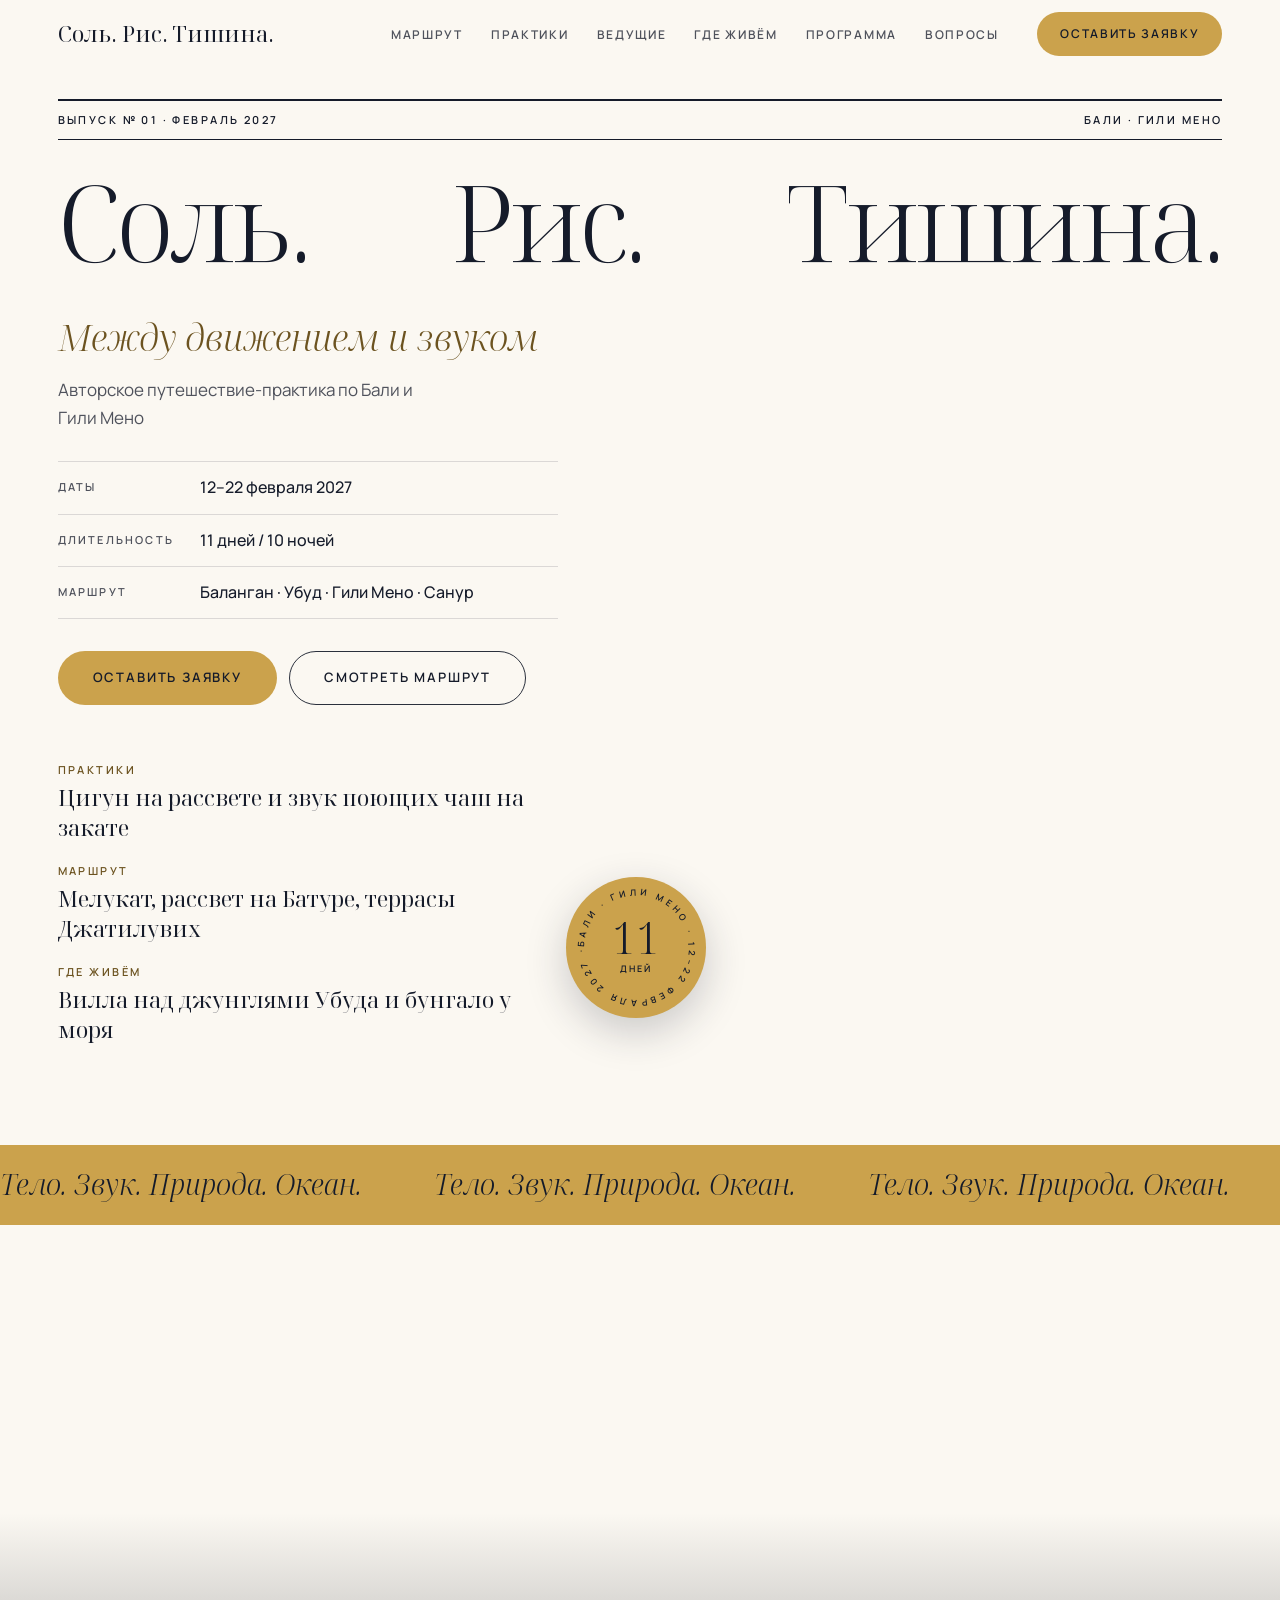
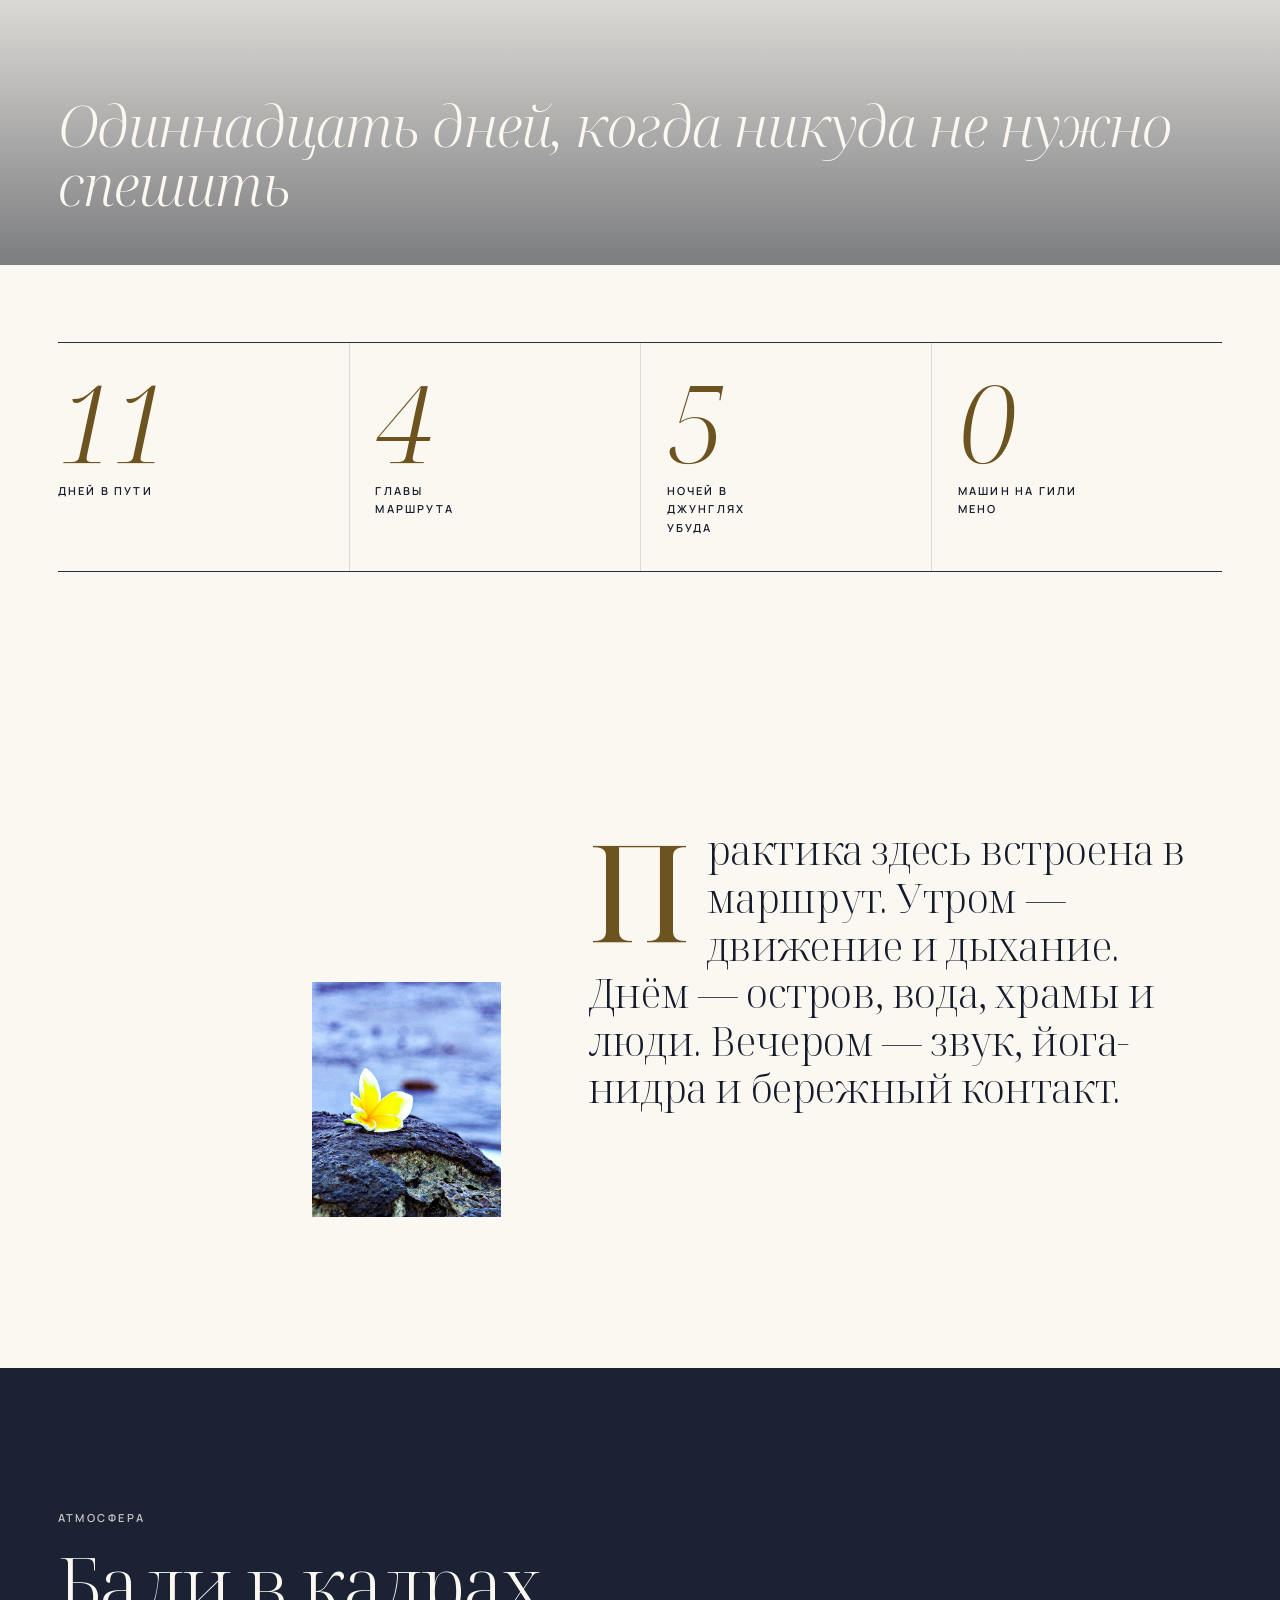
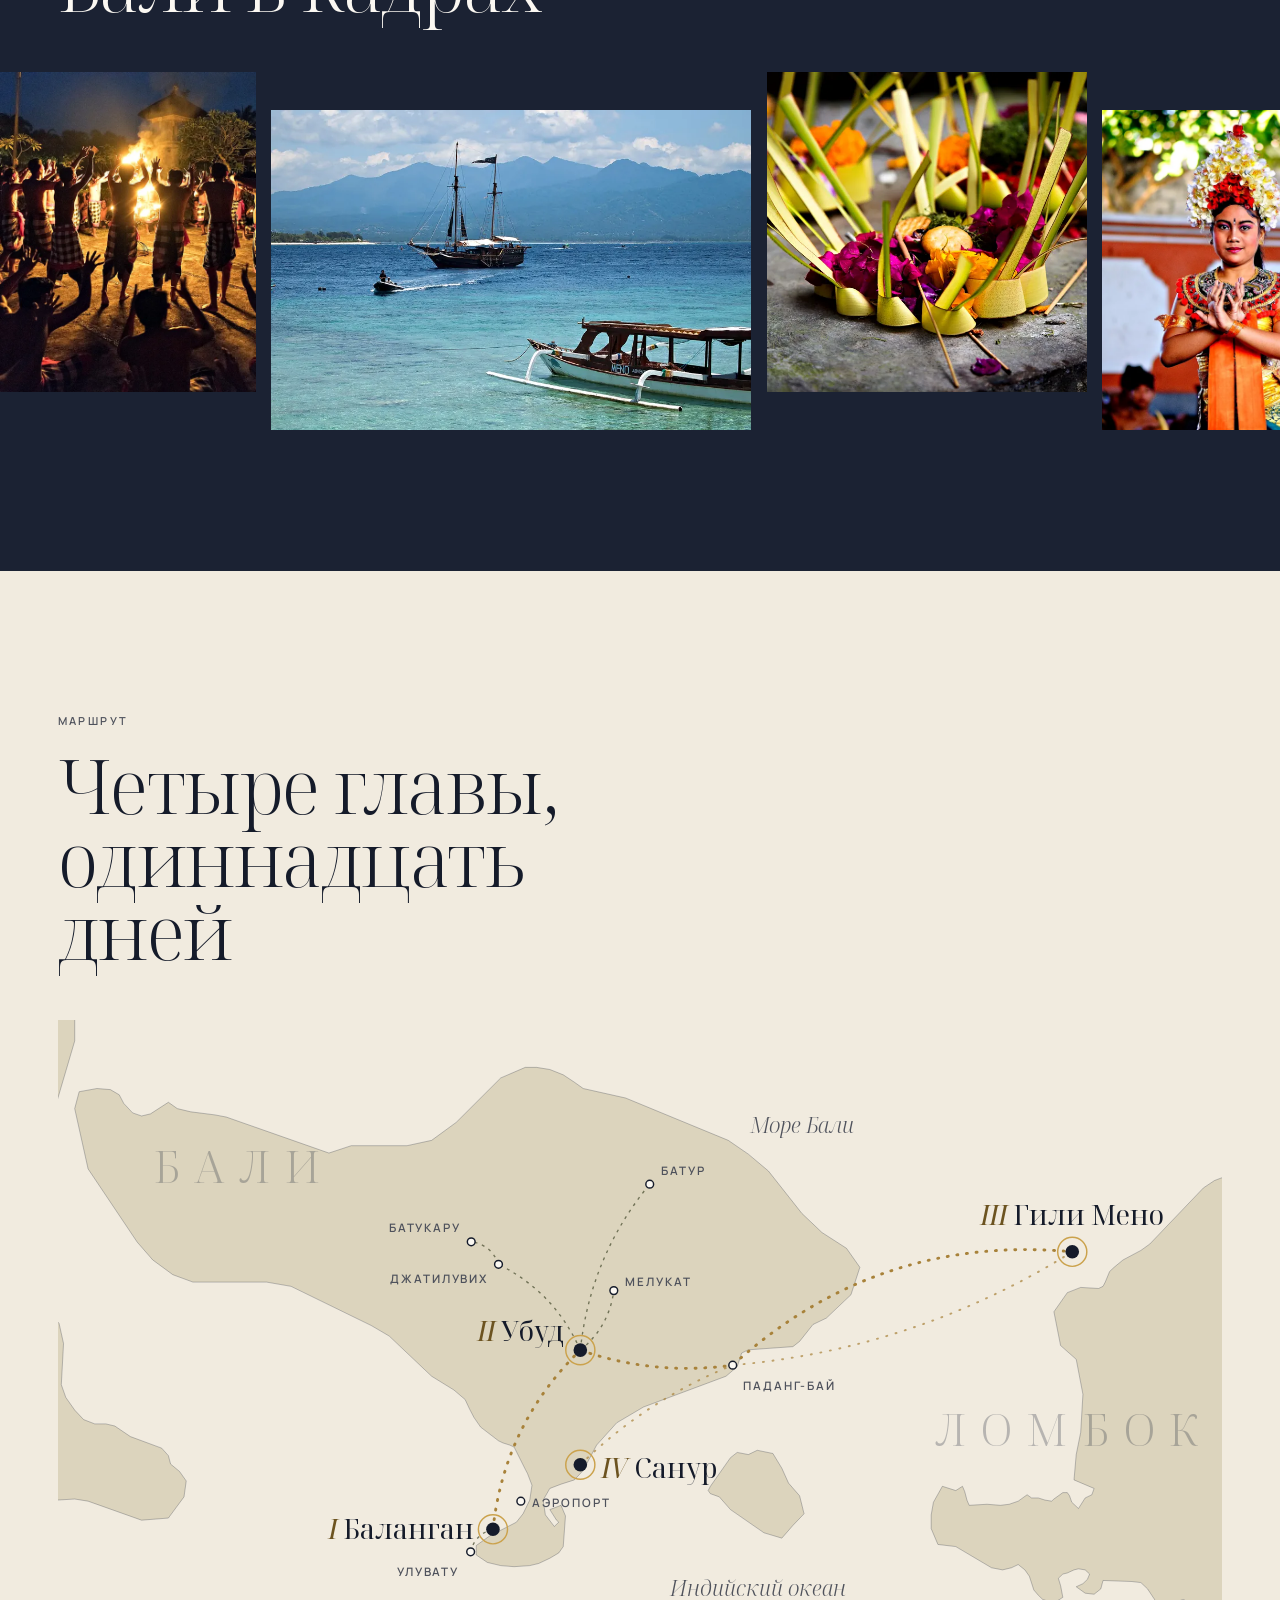
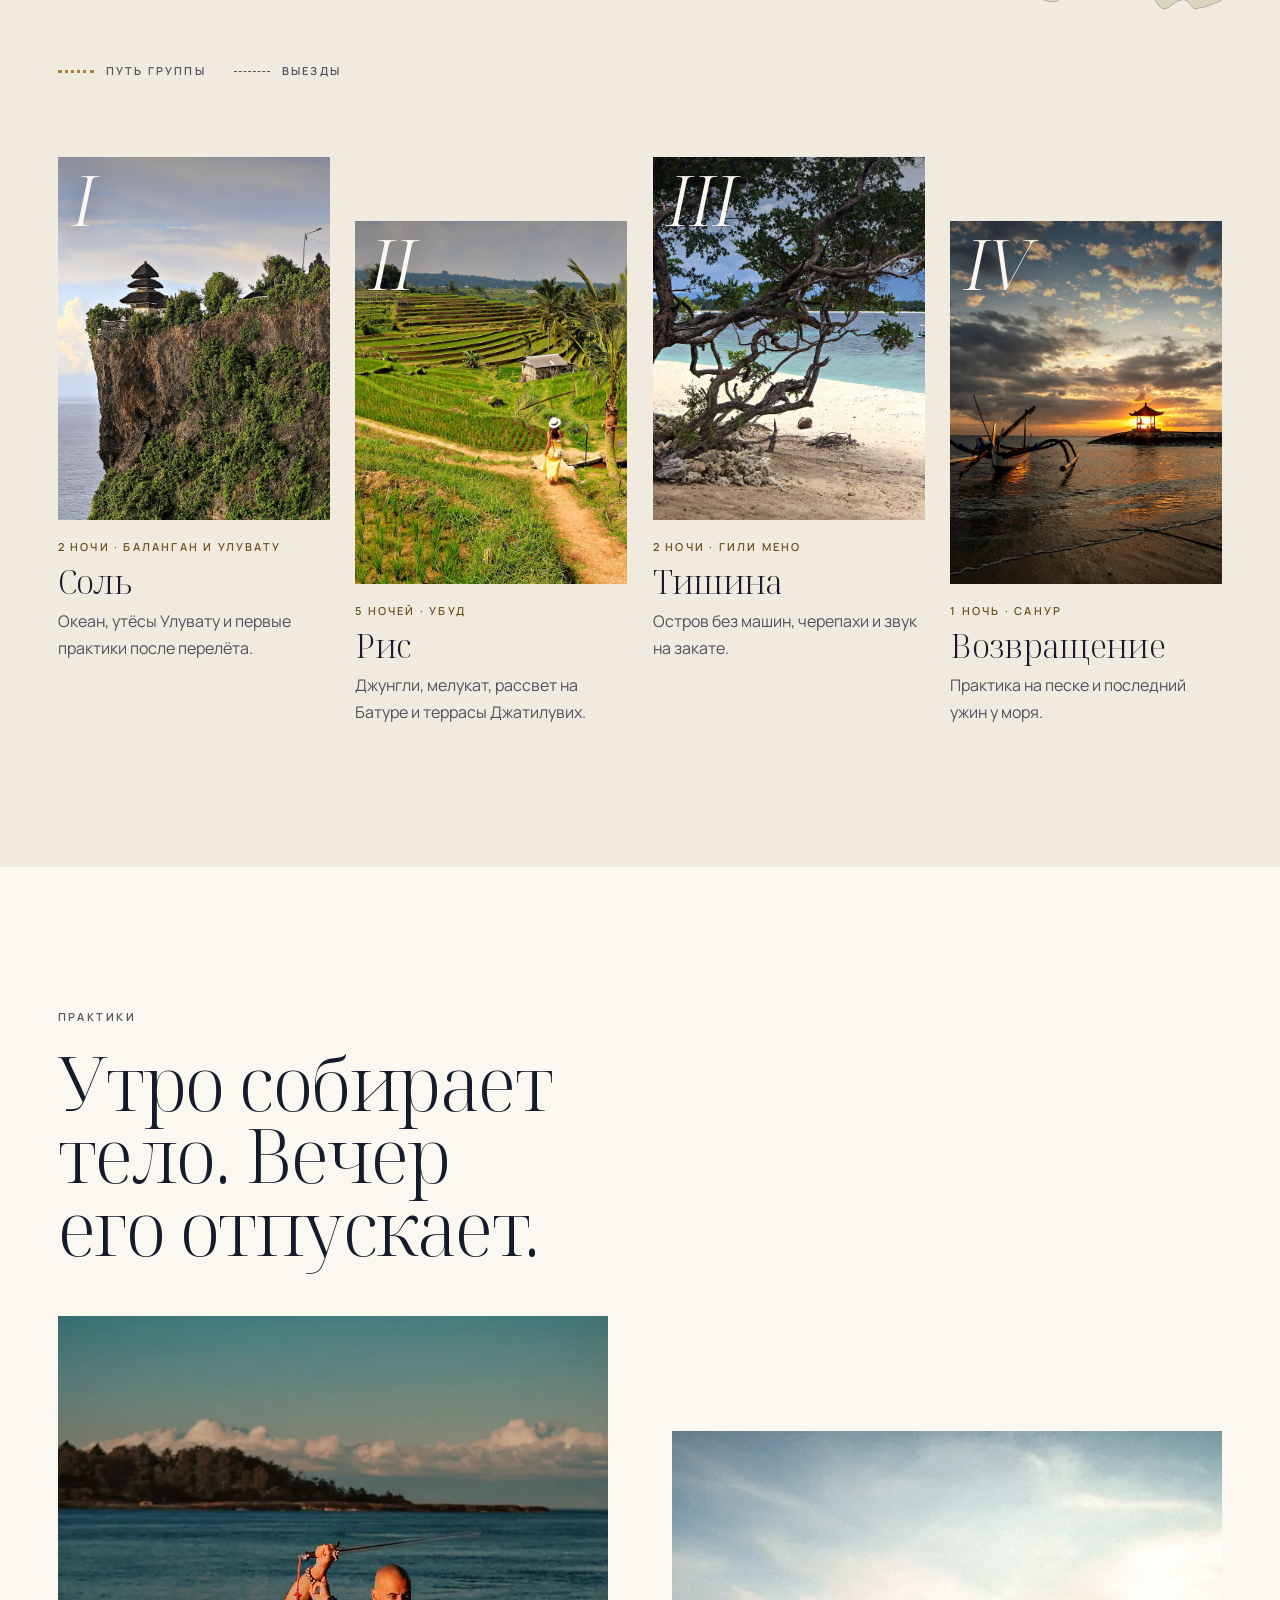
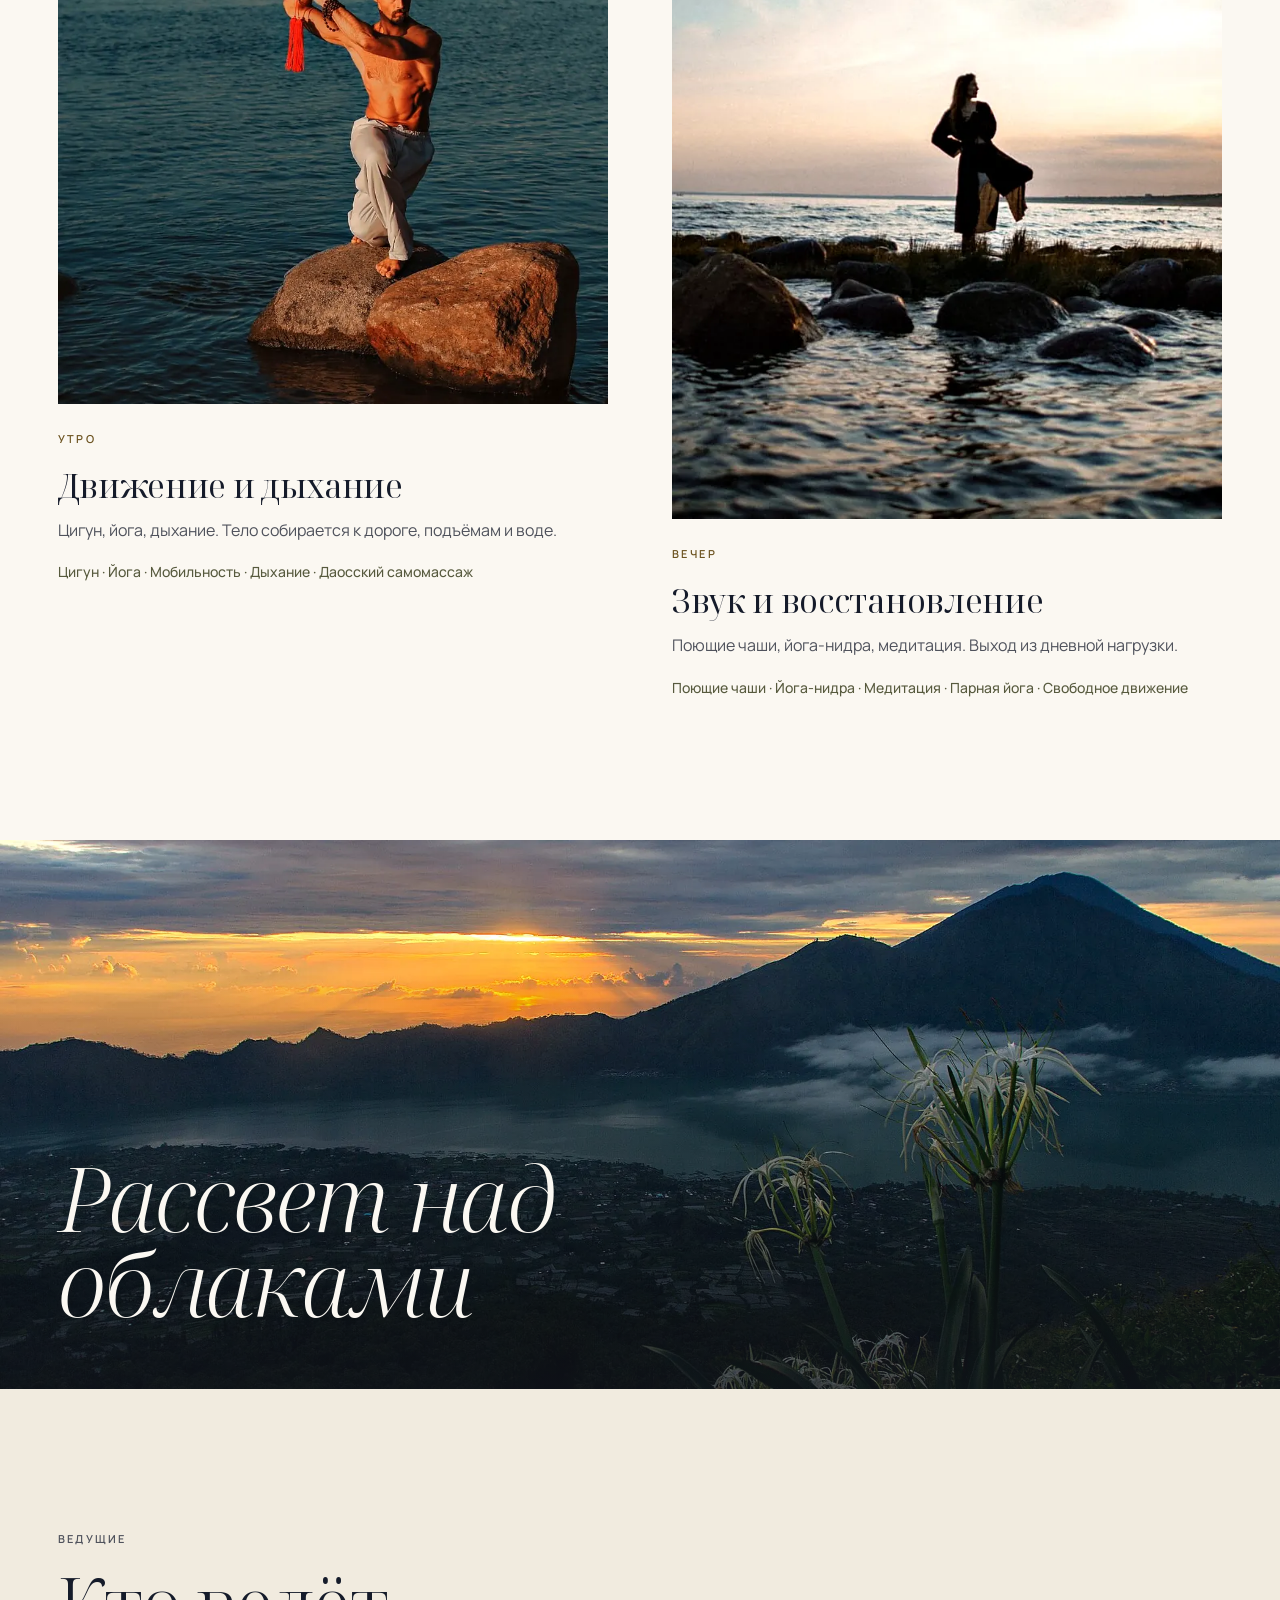
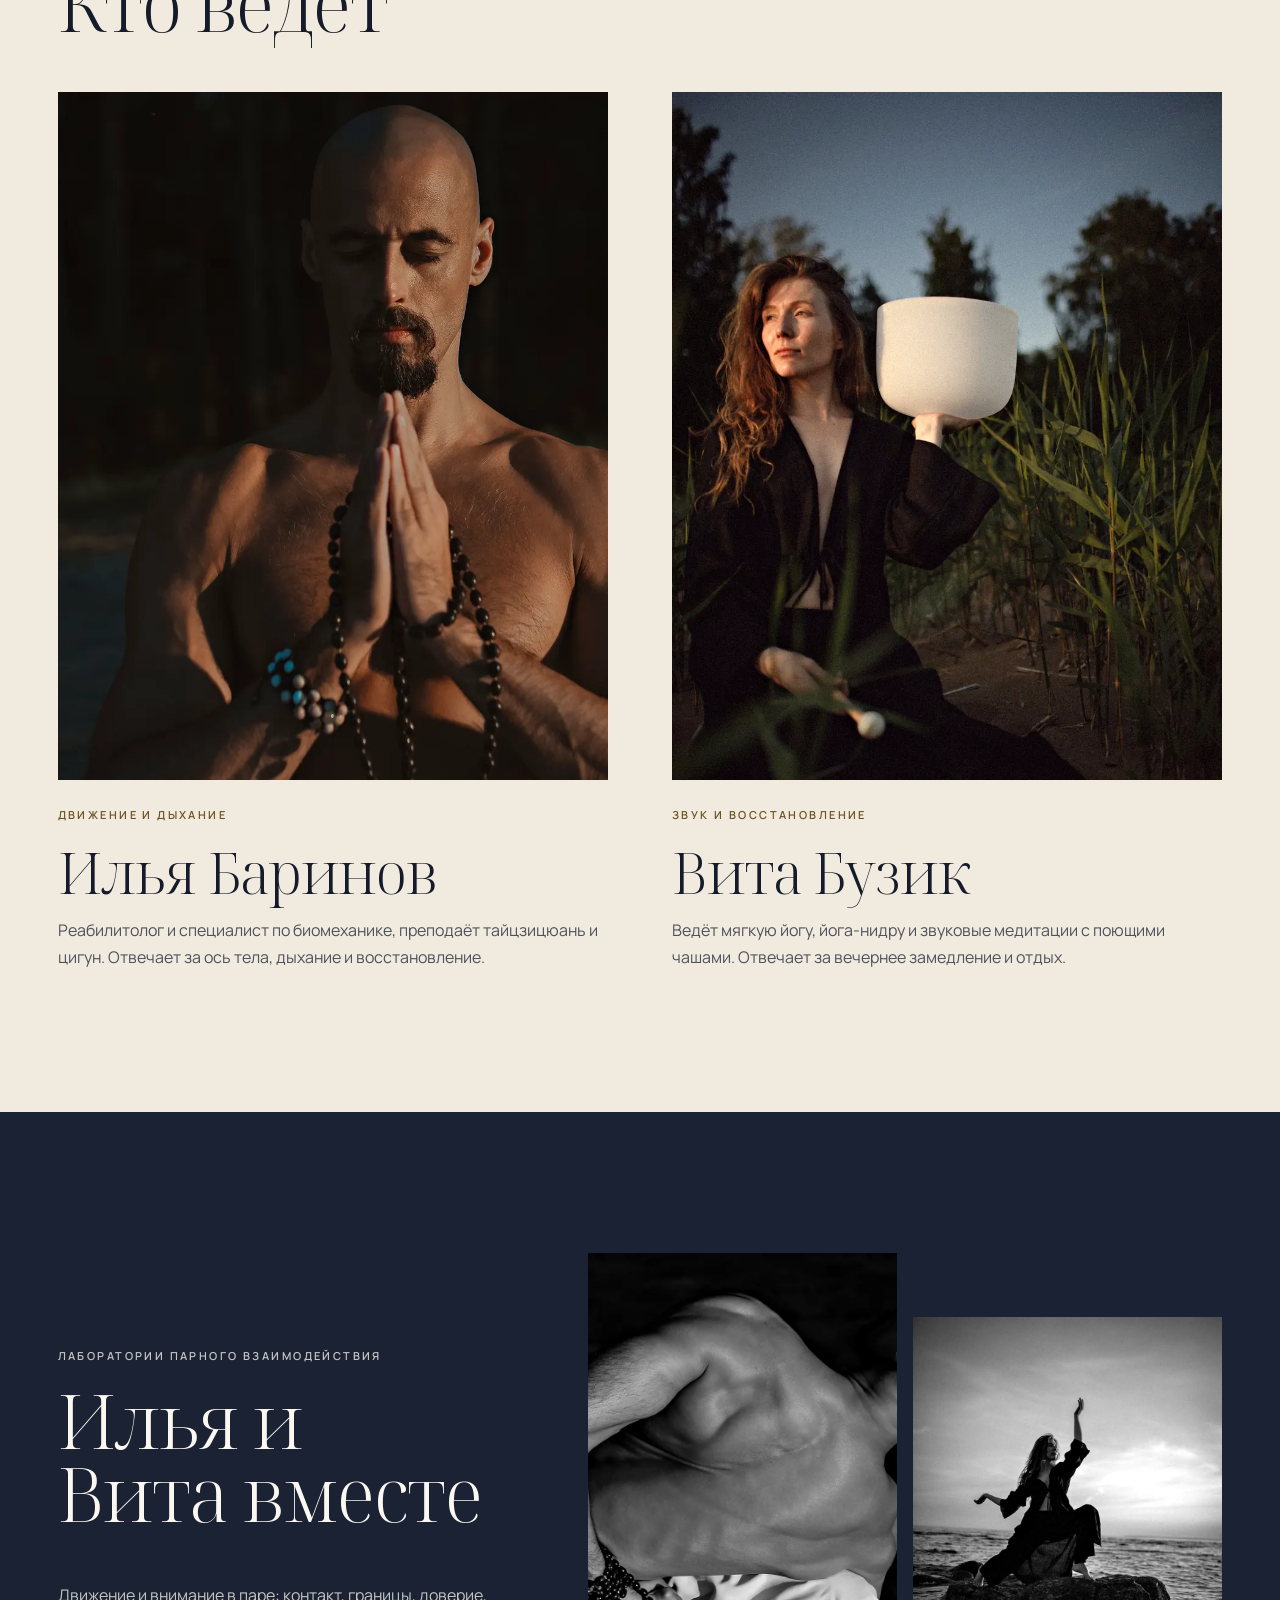
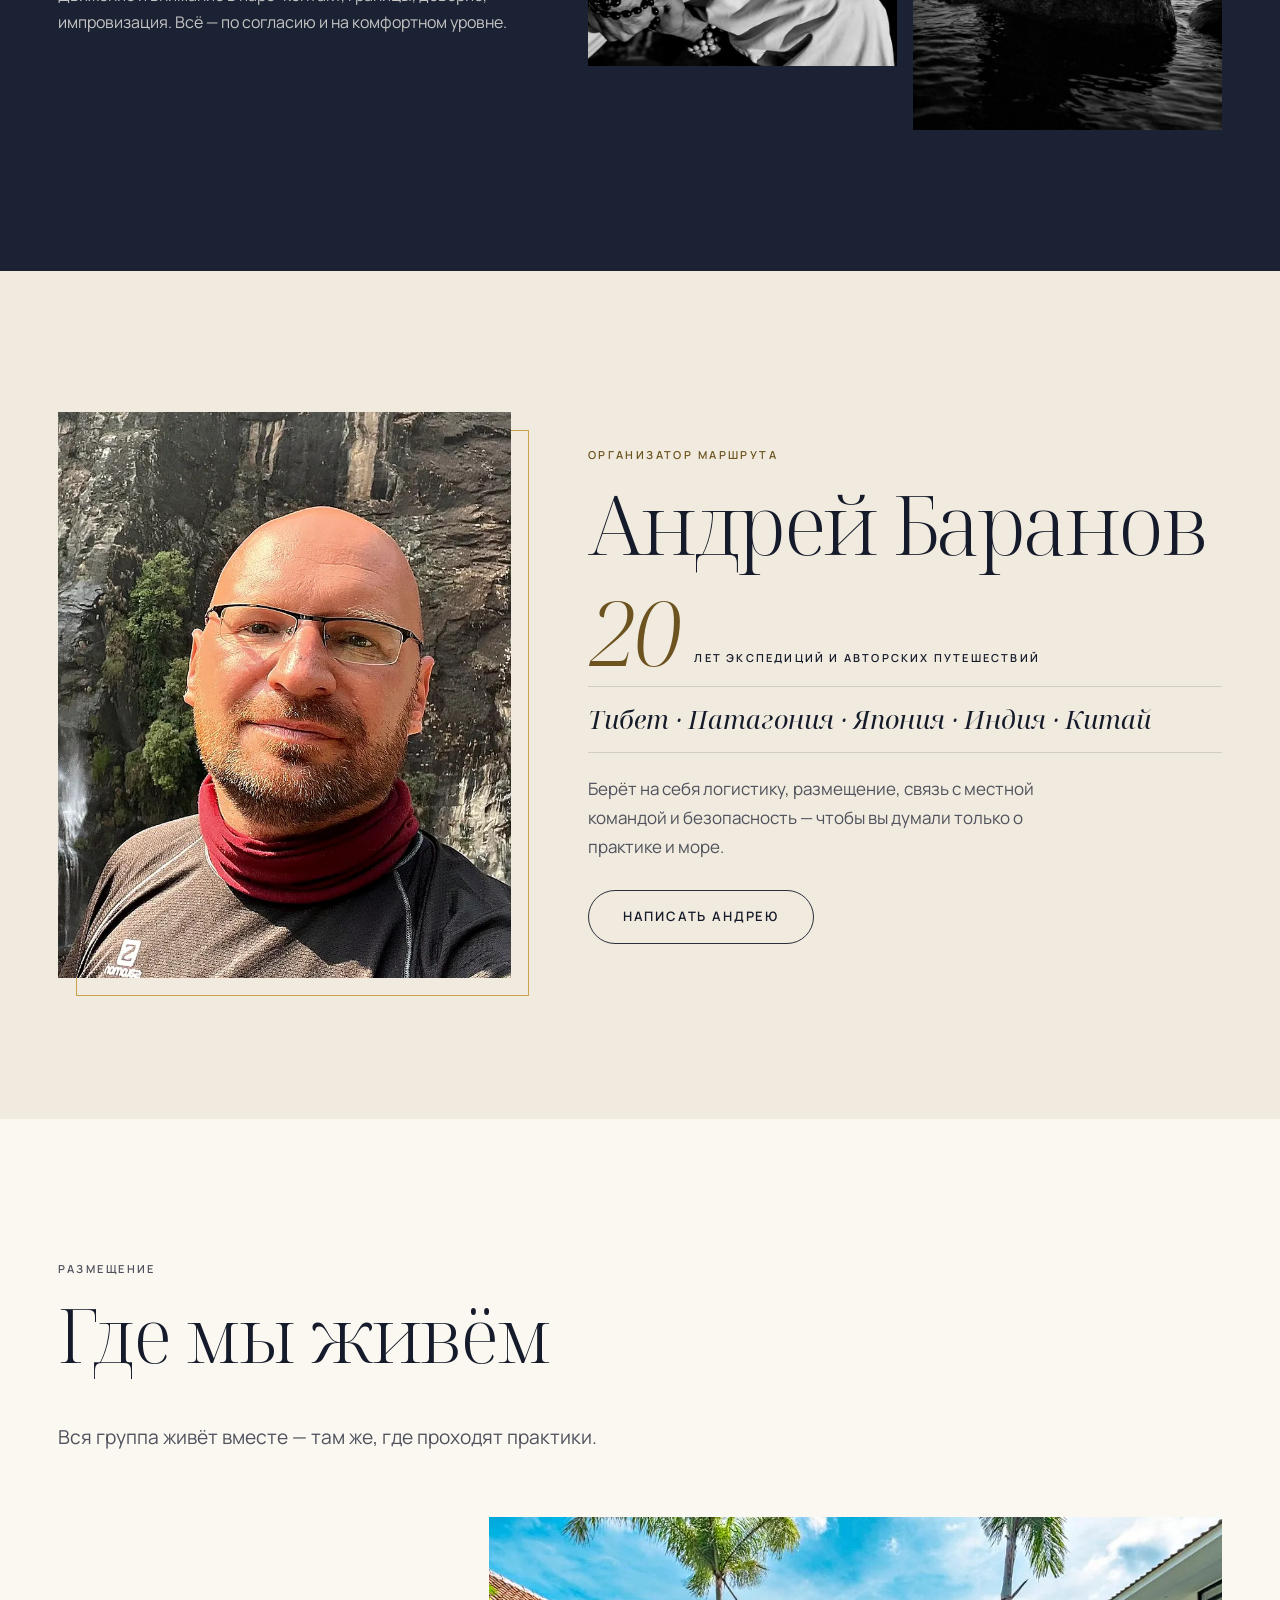
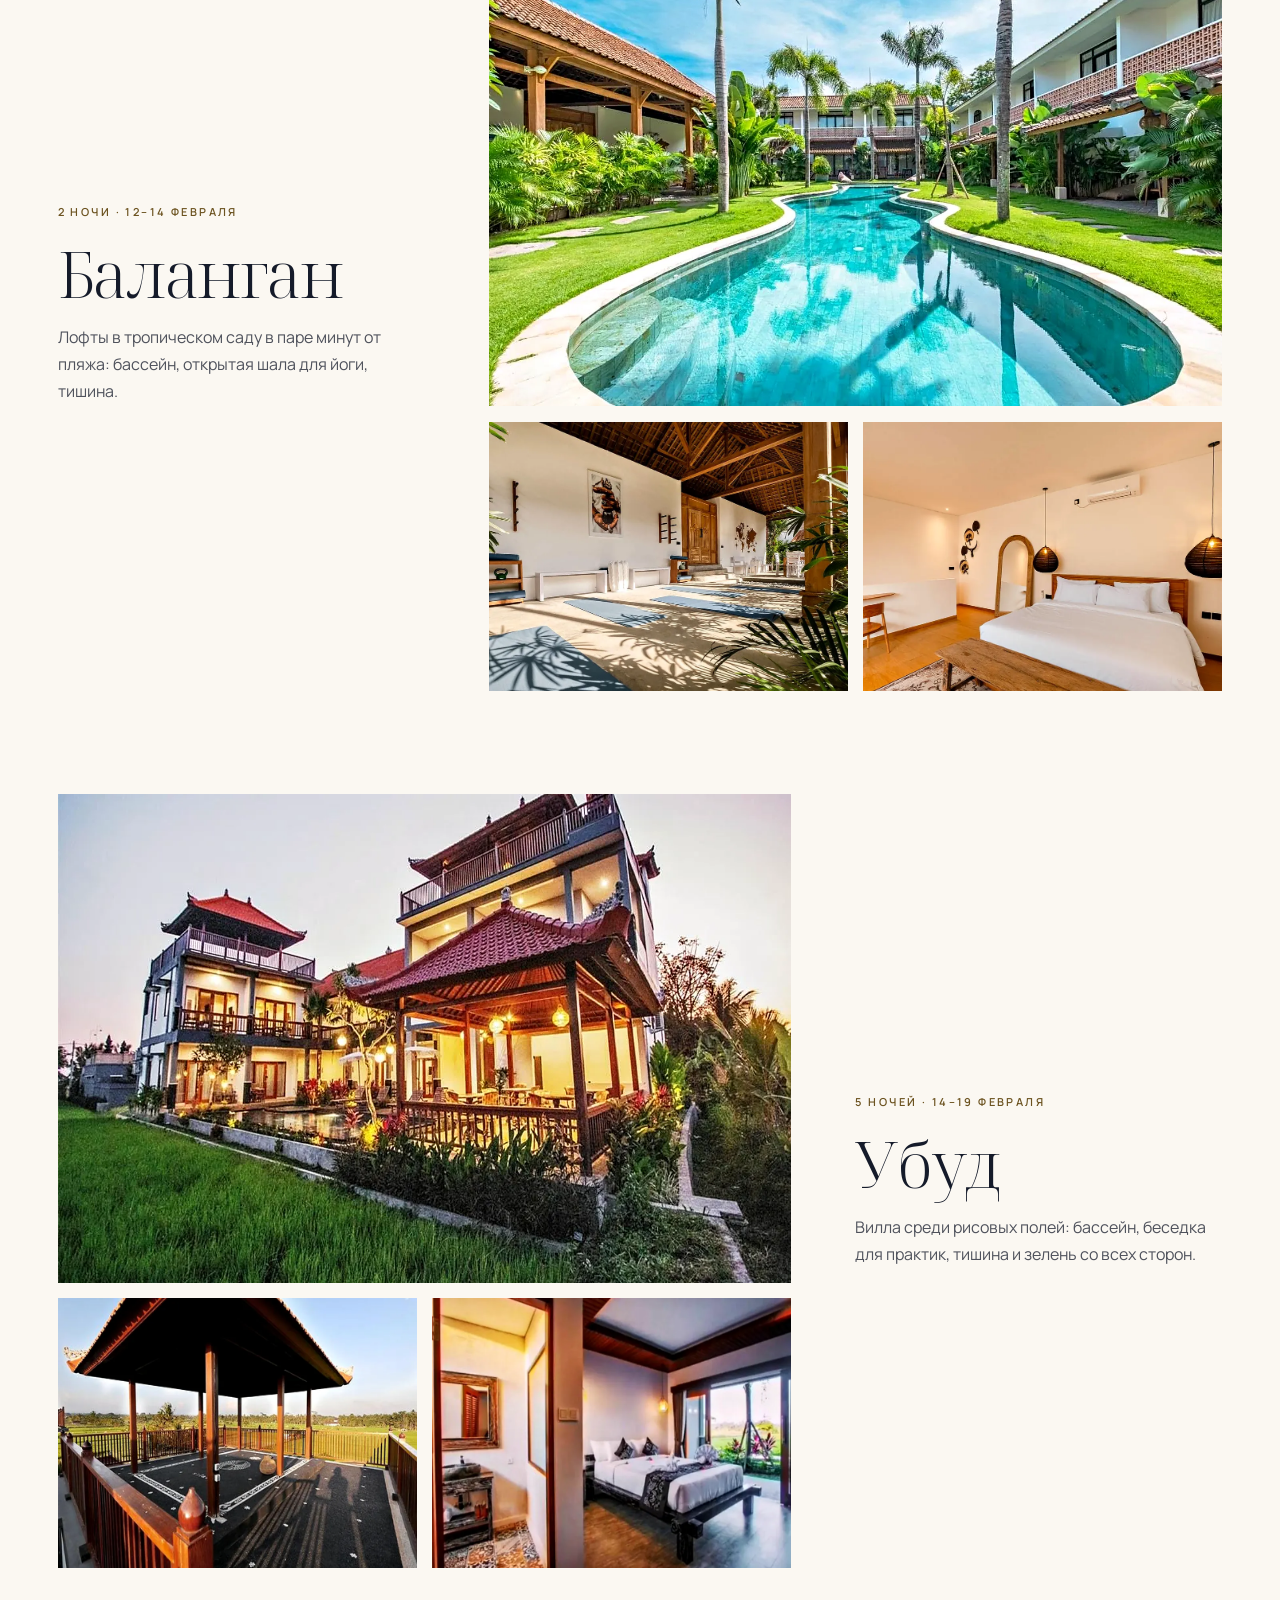
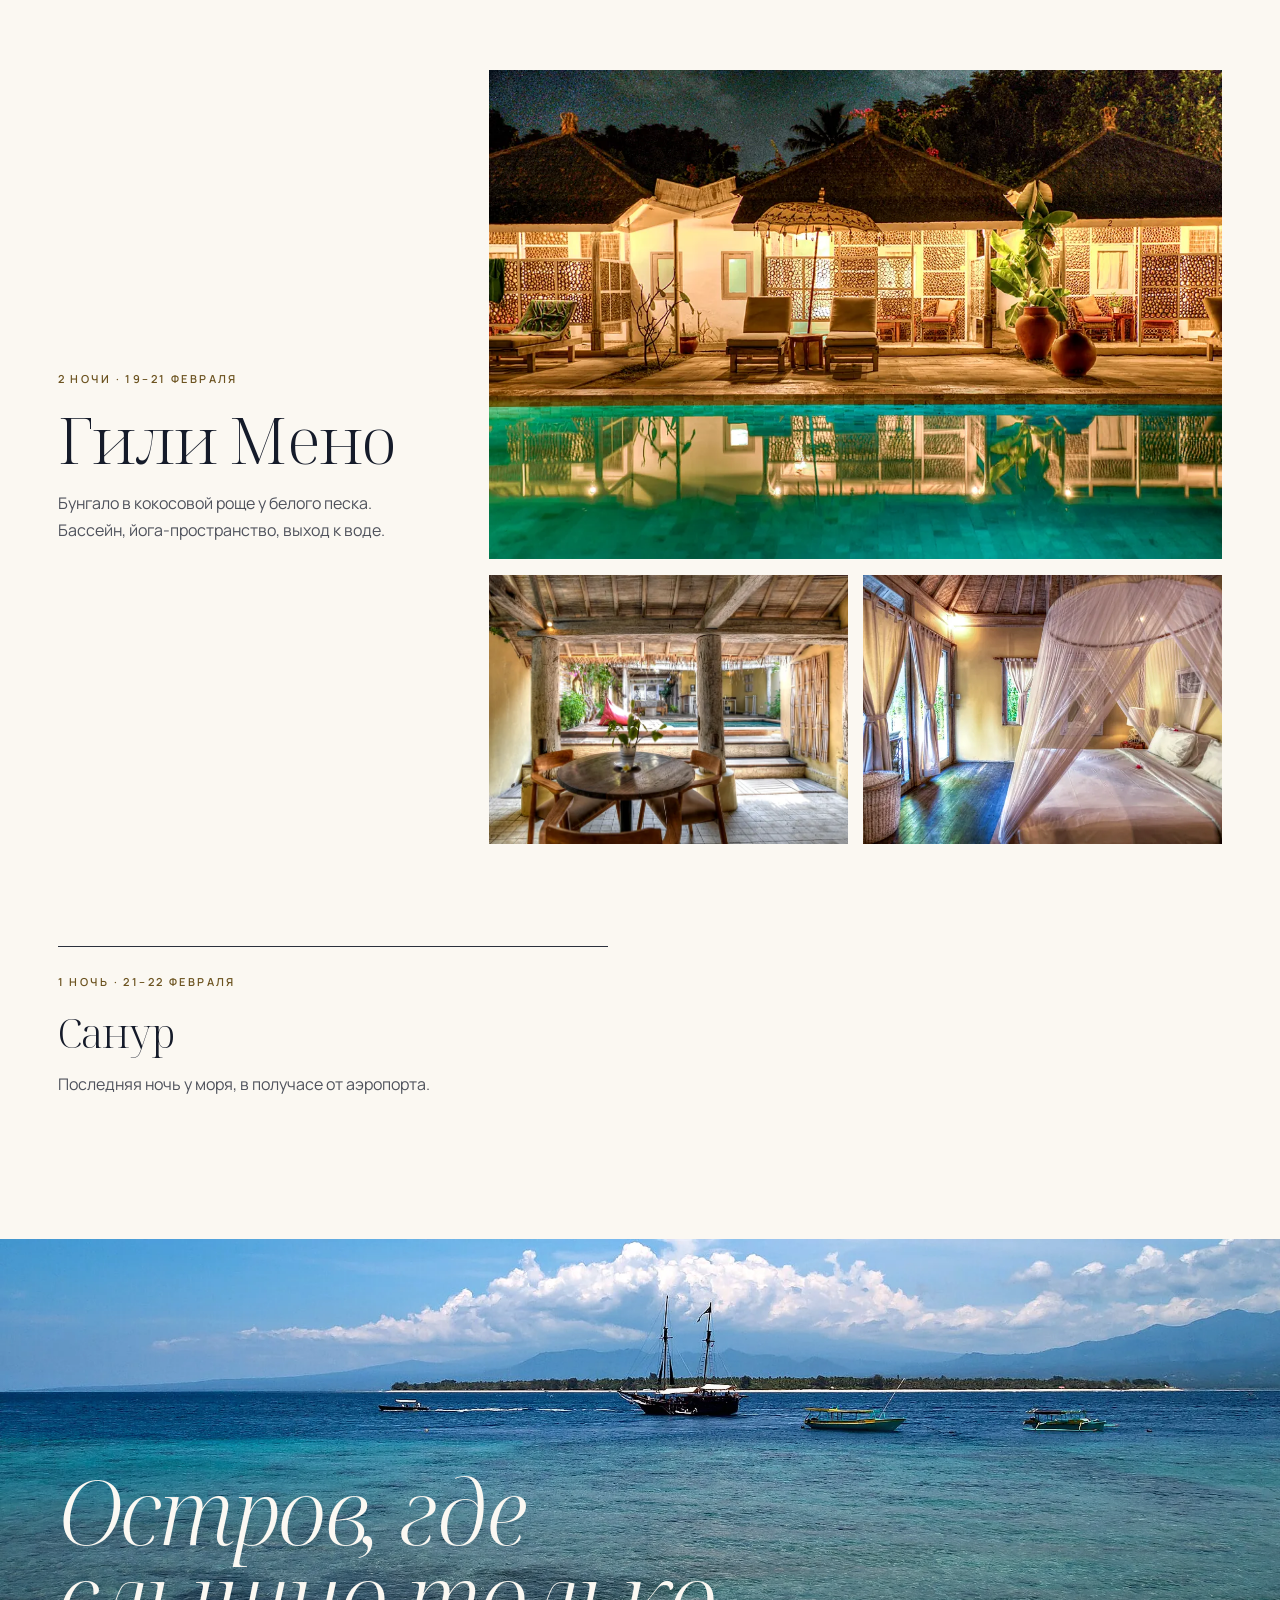
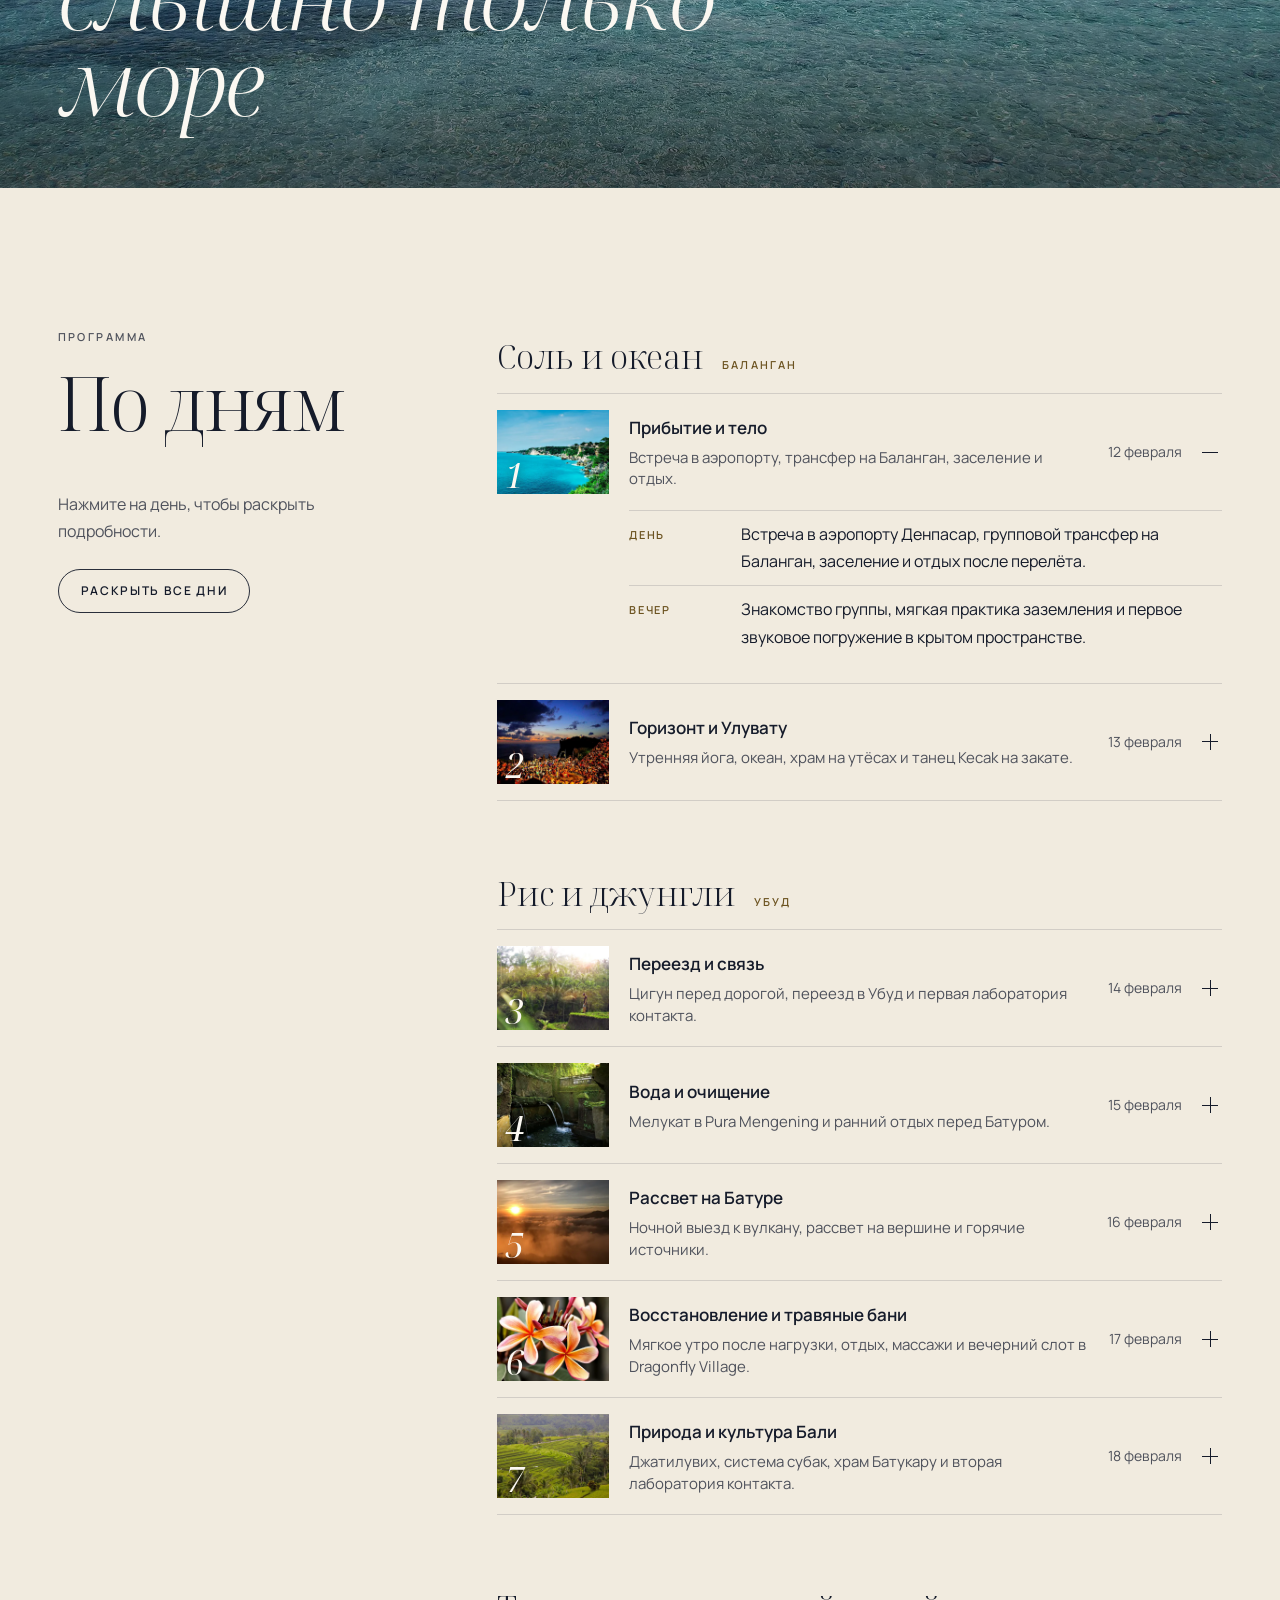
==== commit ff7795e9: "Bali: brighter photos, real Villa Silas shots, Balangan stay, trimmed sections - Photos graded brigh" ====
--- a/bali/index.html
+++ b/bali/index.html
@@ -13,7 +13,7 @@
 <meta property="og:description" content="12–22 февраля 2027. 11 дней / 10 ночей. Баланган, Убуд, Гили Мено, Санур.">
 <meta property="og:url" content="https://kanchenjunga.ru/bali/">
 <meta property="og:image" content="https://kanchenjunga.ru/bali/images/og-image.jpg"><meta property="og:image:width" content="1200"><meta property="og:image:height" content="630"><meta name="twitter:card" content="summary_large_image">
-<meta name="theme-color" content="#f6f2ea">
+<meta name="theme-color" content="#fbf8f2">
 <link rel="icon" type="image/svg+xml" href="data:image/svg+xml,%3Csvg xmlns='http://www.w3.org/2000/svg' viewBox='0 0 32 32'%3E%3Crect width='32' height='32' fill='%23283044'/%3E%3Cpath d='M4 20c4 0 4-3 8-3s4 3 8 3 4-3 8-3' stroke='%23C3A057' stroke-width='2' fill='none'/%3E%3C/svg%3E">
 <link rel="preconnect" href="https://fonts.googleapis.com">
 <link rel="preconnect" href="https://fonts.gstatic.com" crossorigin>
@@ -23,7 +23,7 @@
 <link rel="stylesheet" href="styles.css">
 <script>document.documentElement.classList.add('js');</script>
 <script type="application/ld+json">{"@context": "https://schema.org", "@type": "TouristTrip", "name": "Соль. Рис. Тишина. Авторское путешествие-практика по Бали и Гили Мено", "description": "11 дней движения, дыхания, звука и природы на Бали и Гили Мено. Баланган, Убуд, Батур, Джатилувих и океан. 12–22 февраля 2027.", "touristType": ["Телесные практики", "Йога", "Медитация"]}</script>
-<script type="application/ld+json">{"@context": "https://schema.org", "@type": "FAQPage", "mainEntity": [{"@type": "Question", "name": "Нужен ли опыт йоги, цигун или медитации", "acceptedAnswer": {"@type": "Answer", "text": "Нет. У каждой практики есть мягкий вариант, а ведущие работают с группой разного уровня. Напишите в заявке о своём опыте и о том, что беспокоит в теле, — Илья и Вита учтут это заранее."}}, {"@type": "Question", "name": "Какая физическая подготовка нужна для Батура", "acceptedAnswer": {"@type": "Answer", "text": "Пеший подъём начинается ночью, тропа неровная, идти вверх примерно два часа. Нужна привычка к длительной ходьбе и устойчивость на спуске. Если это не ваш формат, есть вариант на джипах — его выбирают заранее."}}, {"@type": "Question", "name": "Как устроено размещение и можно ли жить одному", "acceptedAnswer": {"@type": "Answer", "text": "Живём всей группой в одних местах: в Убуде и на Гили Мено — на виллах, где проходят и практики. Базово — двухместные номера с раздельными кроватями, одноместное размещение — за доплату."}}, {"@type": "Question", "name": "Как организовано питание и учтут ли аллергии", "acceptedAnswer": {"@type": "Answer", "text": "Питание по дням входит в программу, в день Батура предусмотрен ранний или упакованный приём пищи. Вегетарианские, веганские и безглютеновые запросы, а также аллергии мы собираем заранее и передаём отелям — напишите о них в анкете после первичного контакта."}}, {"@type": "Question", "name": "Что происходит при изменении морской или погодной обстановки", "acceptedAnswer": {"@type": "Answer", "text": "Решение по лодкам и переездам принимает местная команда. Если море или погода не позволяют выйти, мы меняем порядок дня и переносим практику в защищённое пространство. Это заложено в маршрут заранее."}}, {"@type": "Question", "name": "Обязательны ли парные практики и цифровая пауза", "acceptedAnswer": {"@type": "Answer", "text": "Нет. И то, и другое — по согласию. Можно остановиться в любой момент, выбрать наблюдение или адаптированный вариант. Телефон организатора во время цифровой паузы остаётся включённым."}}, {"@type": "Question", "name": "Каковы правила оплаты, отмены и передачи места другому человеку", "acceptedAnswer": {"@type": "Answer", "text": "Место бронируется предоплатой, остаток вносится до поездки. Место можно передать другому человеку. Суммы, сроки и условия возврата — в договоре, который мы присылаем вместе с программой."}}]}</script>
+<script type="application/ld+json">{"@context": "https://schema.org", "@type": "FAQPage", "mainEntity": [{"@type": "Question", "name": "Нужен ли опыт йоги, цигун или медитации", "acceptedAnswer": {"@type": "Answer", "text": "Нет. У каждой практики есть мягкий вариант, а ведущие работают с группой разного уровня. Напишите в заявке о своём опыте и о том, что беспокоит в теле, — Илья и Вита учтут это заранее."}}, {"@type": "Question", "name": "Какая физическая подготовка нужна для Батура", "acceptedAnswer": {"@type": "Answer", "text": "Пеший подъём начинается ночью, тропа неровная, идти вверх примерно два часа. Нужна привычка к длительной ходьбе и устойчивость на спуске. Если это не ваш формат, есть вариант на джипах — его выбирают заранее."}}, {"@type": "Question", "name": "Как устроено размещение и можно ли жить одному", "acceptedAnswer": {"@type": "Answer", "text": "Живём всей группой в одних местах, в двухместных номерах. Одноместное размещение возможно, доплата — 600 € за всю поездку. Если едете один и готовы жить вдвоём, подберём соседа."}}, {"@type": "Question", "name": "Как организовано питание и учтут ли аллергии", "acceptedAnswer": {"@type": "Answer", "text": "В стоимость входят завтраки. Обеды и ужины — в кафе и ресторанах по пути, обычно всей группой. Об аллергиях и ограничениях напишите в заявке — предупредим кухню там, где едим вместе."}}, {"@type": "Question", "name": "Что происходит при изменении морской или погодной обстановки", "acceptedAnswer": {"@type": "Answer", "text": "Решение по лодкам и переездам принимает местная команда. Если море или погода не позволяют выйти, мы меняем порядок дня и переносим практику в защищённое пространство. Это заложено в маршрут заранее."}}, {"@type": "Question", "name": "Обязательны ли парные практики и цифровая пауза", "acceptedAnswer": {"@type": "Answer", "text": "Нет. И то, и другое — по согласию. Можно остановиться в любой момент, выбрать наблюдение или адаптированный вариант. Телефон организатора во время цифровой паузы остаётся включённым."}}, {"@type": "Question", "name": "Каковы правила оплаты, отмены и передачи места другому человеку", "acceptedAnswer": {"@type": "Answer", "text": "Место бронируется предоплатой, остаток вносится до поездки. Место можно передать другому человеку. Суммы, сроки и условия возврата — в договоре, который мы присылаем вместе с программой."}}]}</script>
 </head>
 <body>
 <a class="skip" href="#main">К содержанию</a>
@@ -64,7 +64,6 @@
             <text><textPath href="#stamp-ring" textLength="462">Бали · Гили Мено · 12–22 февраля 2027 · </textPath></text></svg>
           <span class="stamp__c">11<small>дней</small></span>
         </div>
-        <figcaption>Вита Бузик, звук и восстановление</figcaption>
       </figure>
     </div>
   </div>
@@ -75,9 +74,8 @@
 </div></div>
 
 <figure class="spread">
-  <picture><source type="image/webp" media="(max-width: 700px)" srcset="images/spread-m.webp"><source type="image/webp" srcset="images/spread.webp"><source media="(max-width: 700px)" srcset="images/spread-m.jpg"><img src="images/spread.jpg" alt="Бассейн виллы над долиной Убуда в утреннем тумане" width="1280" height="640" sizes="100vw" loading="lazy" decoding="async"></picture>
+  <picture><source type="image/webp" media="(max-width: 700px)" srcset="images/spread-m.webp"><source type="image/webp" srcset="images/spread.webp"><source media="(max-width: 700px)" srcset="images/spread-m.jpg"><img src="images/spread.jpg" alt="Рисовые террасы Джатилувих у подножия гор" width="1920" height="960" sizes="100vw" loading="lazy" decoding="async"></picture>
   <div class="spread__over"><p class="spread__line wrap">Одиннадцать дней, когда никуда не нужно спешить</p></div>
-  <figcaption class="wrap">Убуд, утро. Здесь мы живём пять ночей</figcaption>
 </figure>
 
 <section class="numbers" aria-label="Коротко о поездке">
@@ -96,13 +94,13 @@
   </div>
 </section>
 
-<section class="strip" aria-labelledby="strip-title">
+<section class="strip section--night" aria-labelledby="strip-title">
   <div class="wrap strip__head">
     <p class="label">Атмосфера</p>
     <h2 class="h2" id="strip-title">Бали в кадрах</h2>
   </div>
   <div class="strip__viewport" tabindex="0" aria-label="Лента фотографий, прокручивается">
-    <div class="strip__track"><figure class="strip__item strip__item--tall"><picture><source type="image/webp" media="(max-width: 700px)" srcset="images/f-kecak-m.webp"><source type="image/webp" srcset="images/f-kecak.webp"><source media="(max-width: 700px)" srcset="images/f-kecak-m.jpg"><img src="images/f-kecak.jpg" alt="Танец кечак у огня" width="560" height="700" sizes="(max-width: 700px) 60vw, 30vw" loading="lazy" decoding="async"></picture><figcaption>Кечак</figcaption></figure><figure class="strip__item strip__item--wide"><picture><source type="image/webp" media="(max-width: 700px)" srcset="images/f-meno-m.webp"><source type="image/webp" srcset="images/f-meno.webp"><source media="(max-width: 700px)" srcset="images/f-meno-m.jpg"><img src="images/f-meno.jpg" alt="Гили Мено: лодки и вулкан Ринджани на Ломбоке" width="840" height="560" sizes="(max-width: 700px) 60vw, 30vw" loading="lazy" decoding="async"></picture><figcaption>Гили Мено</figcaption></figure><figure class="strip__item strip__item--sq"><picture><source type="image/webp" media="(max-width: 700px)" srcset="images/f-offering-m.webp"><source type="image/webp" srcset="images/f-offering.webp"><source media="(max-width: 700px)" srcset="images/f-offering-m.jpg"><img src="images/f-offering.jpg" alt="Чананг сари — ежедневное подношение из листьев и цветов" width="620" height="620" sizes="(max-width: 700px) 60vw, 30vw" loading="lazy" decoding="async"></picture><figcaption>Подношение</figcaption></figure><figure class="strip__item strip__item--wide"><picture><source type="image/webp" media="(max-width: 700px)" srcset="images/f-terraces-m.webp"><source type="image/webp" srcset="images/f-terraces.webp"><source media="(max-width: 700px)" srcset="images/f-terraces-m.jpg"><img src="images/f-terraces.jpg" alt="Рисовые террасы Джатилувих" width="840" height="560" sizes="(max-width: 700px) 60vw, 30vw" loading="lazy" decoding="async"></picture><figcaption>Джатилувих</figcaption></figure><figure class="strip__item strip__item--tall"><picture><source type="image/webp" media="(max-width: 700px)" srcset="images/f-dancer-m.webp"><source type="image/webp" srcset="images/f-dancer.webp"><source media="(max-width: 700px)" srcset="images/f-dancer-m.jpg"><img src="images/f-dancer.jpg" alt="Балийская танцовщица в золотом головном уборе" width="560" height="700" sizes="(max-width: 700px) 60vw, 30vw" loading="lazy" decoding="async"></picture><figcaption>Танец</figcaption></figure><figure class="strip__item strip__item--wide"><picture><source type="image/webp" media="(max-width: 700px)" srcset="images/f-jukung-m.webp"><source type="image/webp" srcset="images/f-jukung.webp"><source media="(max-width: 700px)" srcset="images/f-jukung-m.jpg"><img src="images/f-jukung.jpg" alt="Яркие лодки-джукунги на пляже" width="840" height="560" sizes="(max-width: 700px) 60vw, 30vw" loading="lazy" decoding="async"></picture><figcaption>Джукунги</figcaption></figure><figure class="strip__item strip__item--tall"><picture><source type="image/webp" media="(max-width: 700px)" srcset="images/f-penjor-m.webp"><source type="image/webp" srcset="images/f-penjor.webp"><source media="(max-width: 700px)" srcset="images/f-penjor-m.jpg"><img src="images/f-penjor.jpg" alt="Белый пенджор у храма Тирта Эмпул" width="560" height="700" sizes="(max-width: 700px) 60vw, 30vw" loading="lazy" decoding="async"></picture><figcaption>Пенджор</figcaption></figure><figure class="strip__item strip__item--wide"><picture><source type="image/webp" media="(max-width: 700px)" srcset="images/f-uluwatu-m.webp"><source type="image/webp" srcset="images/f-uluwatu.webp"><source media="(max-width: 700px)" srcset="images/f-uluwatu-m.jpg"><img src="images/f-uluwatu.jpg" alt="Закат над утёсами Улувату" width="840" height="560" sizes="(max-width: 700px) 60vw, 30vw" loading="lazy" decoding="async"></picture><figcaption>Улувату</figcaption></figure><figure class="strip__item strip__item--sq"><picture><source type="image/webp" media="(max-width: 700px)" srcset="images/f-coconut-m.webp"><source type="image/webp" srcset="images/f-coconut.webp"><source media="(max-width: 700px)" srcset="images/f-coconut-m.jpg"><img src="images/f-coconut.jpg" alt="Кокосовая пальма на фоне неба" width="620" height="620" sizes="(max-width: 700px) 60vw, 30vw" loading="lazy" decoding="async"></picture><figcaption>Кокосы</figcaption></figure><figure class="strip__item strip__item--tall"><picture><source type="image/webp" media="(max-width: 700px)" srcset="images/f-gate-m.webp"><source type="image/webp" srcset="images/f-gate.webp"><source media="(max-width: 700px)" srcset="images/f-gate-m.jpg"><img src="images/f-gate.jpg" alt="Расщеплённые врата балийского храма" width="560" height="700" sizes="(max-width: 700px) 60vw, 30vw" loading="lazy" decoding="async"></picture><figcaption>Врата</figcaption></figure><figure class="strip__item strip__item--sq"><picture><source type="image/webp" media="(max-width: 700px)" srcset="images/f-batukaru-m.webp"><source type="image/webp" srcset="images/f-batukaru.webp"><source media="(max-width: 700px)" srcset="images/f-batukaru-m.jpg"><img src="images/f-batukaru.jpg" alt="Церемония в храме Батукару" width="620" height="620" sizes="(max-width: 700px) 60vw, 30vw" loading="lazy" decoding="async"></picture><figcaption>Батукару</figcaption></figure><figure class="strip__item strip__item--tall"><picture><source type="image/webp" media="(max-width: 700px)" srcset="images/f-jungle-m.webp"><source type="image/webp" srcset="images/f-jungle.webp"><source media="(max-width: 700px)" srcset="images/f-jungle-m.jpg"><img src="images/f-jungle.jpg" alt="Джунгли Бали" width="540" height="675" sizes="(max-width: 700px) 60vw, 30vw" loading="lazy" decoding="async"></picture><figcaption>Джунгли</figcaption></figure><figure class="strip__item strip__item--tall" aria-hidden="true"><picture><source type="image/webp" media="(max-width: 700px)" srcset="images/f-kecak-m.webp"><source type="image/webp" srcset="images/f-kecak.webp"><source media="(max-width: 700px)" srcset="images/f-kecak-m.jpg"><img src="images/f-kecak.jpg" alt="" width="560" height="700" sizes="(max-width: 700px) 60vw, 30vw" loading="lazy" decoding="async"></picture><figcaption>Кечак</figcaption></figure><figure class="strip__item strip__item--wide" aria-hidden="true"><picture><source type="image/webp" media="(max-width: 700px)" srcset="images/f-meno-m.webp"><source type="image/webp" srcset="images/f-meno.webp"><source media="(max-width: 700px)" srcset="images/f-meno-m.jpg"><img src="images/f-meno.jpg" alt="" width="840" height="560" sizes="(max-width: 700px) 60vw, 30vw" loading="lazy" decoding="async"></picture><figcaption>Гили Мено</figcaption></figure><figure class="strip__item strip__item--sq" aria-hidden="true"><picture><source type="image/webp" media="(max-width: 700px)" srcset="images/f-offering-m.webp"><source type="image/webp" srcset="images/f-offering.webp"><source media="(max-width: 700px)" srcset="images/f-offering-m.jpg"><img src="images/f-offering.jpg" alt="" width="620" height="620" sizes="(max-width: 700px) 60vw, 30vw" loading="lazy" decoding="async"></picture><figcaption>Подношение</figcaption></figure><figure class="strip__item strip__item--wide" aria-hidden="true"><picture><source type="image/webp" media="(max-width: 700px)" srcset="images/f-terraces-m.webp"><source type="image/webp" srcset="images/f-terraces.webp"><source media="(max-width: 700px)" srcset="images/f-terraces-m.jpg"><img src="images/f-terraces.jpg" alt="" width="840" height="560" sizes="(max-width: 700px) 60vw, 30vw" loading="lazy" decoding="async"></picture><figcaption>Джатилувих</figcaption></figure><figure class="strip__item strip__item--tall" aria-hidden="true"><picture><source type="image/webp" media="(max-width: 700px)" srcset="images/f-dancer-m.webp"><source type="image/webp" srcset="images/f-dancer.webp"><source media="(max-width: 700px)" srcset="images/f-dancer-m.jpg"><img src="images/f-dancer.jpg" alt="" width="560" height="700" sizes="(max-width: 700px) 60vw, 30vw" loading="lazy" decoding="async"></picture><figcaption>Танец</figcaption></figure><figure class="strip__item strip__item--wide" aria-hidden="true"><picture><source type="image/webp" media="(max-width: 700px)" srcset="images/f-jukung-m.webp"><source type="image/webp" srcset="images/f-jukung.webp"><source media="(max-width: 700px)" srcset="images/f-jukung-m.jpg"><img src="images/f-jukung.jpg" alt="" width="840" height="560" sizes="(max-width: 700px) 60vw, 30vw" loading="lazy" decoding="async"></picture><figcaption>Джукунги</figcaption></figure><figure class="strip__item strip__item--tall" aria-hidden="true"><picture><source type="image/webp" media="(max-width: 700px)" srcset="images/f-penjor-m.webp"><source type="image/webp" srcset="images/f-penjor.webp"><source media="(max-width: 700px)" srcset="images/f-penjor-m.jpg"><img src="images/f-penjor.jpg" alt="" width="560" height="700" sizes="(max-width: 700px) 60vw, 30vw" loading="lazy" decoding="async"></picture><figcaption>Пенджор</figcaption></figure><figure class="strip__item strip__item--wide" aria-hidden="true"><picture><source type="image/webp" media="(max-width: 700px)" srcset="images/f-uluwatu-m.webp"><source type="image/webp" srcset="images/f-uluwatu.webp"><source media="(max-width: 700px)" srcset="images/f-uluwatu-m.jpg"><img src="images/f-uluwatu.jpg" alt="" width="840" height="560" sizes="(max-width: 700px) 60vw, 30vw" loading="lazy" decoding="async"></picture><figcaption>Улувату</figcaption></figure><figure class="strip__item strip__item--sq" aria-hidden="true"><picture><source type="image/webp" media="(max-width: 700px)" srcset="images/f-coconut-m.webp"><source type="image/webp" srcset="images/f-coconut.webp"><source media="(max-width: 700px)" srcset="images/f-coconut-m.jpg"><img src="images/f-coconut.jpg" alt="" width="620" height="620" sizes="(max-width: 700px) 60vw, 30vw" loading="lazy" decoding="async"></picture><figcaption>Кокосы</figcaption></figure><figure class="strip__item strip__item--tall" aria-hidden="true"><picture><source type="image/webp" media="(max-width: 700px)" srcset="images/f-gate-m.webp"><source type="image/webp" srcset="images/f-gate.webp"><source media="(max-width: 700px)" srcset="images/f-gate-m.jpg"><img src="images/f-gate.jpg" alt="" width="560" height="700" sizes="(max-width: 700px) 60vw, 30vw" loading="lazy" decoding="async"></picture><figcaption>Врата</figcaption></figure><figure class="strip__item strip__item--sq" aria-hidden="true"><picture><source type="image/webp" media="(max-width: 700px)" srcset="images/f-batukaru-m.webp"><source type="image/webp" srcset="images/f-batukaru.webp"><source media="(max-width: 700px)" srcset="images/f-batukaru-m.jpg"><img src="images/f-batukaru.jpg" alt="" width="620" height="620" sizes="(max-width: 700px) 60vw, 30vw" loading="lazy" decoding="async"></picture><figcaption>Батукару</figcaption></figure><figure class="strip__item strip__item--tall" aria-hidden="true"><picture><source type="image/webp" media="(max-width: 700px)" srcset="images/f-jungle-m.webp"><source type="image/webp" srcset="images/f-jungle.webp"><source media="(max-width: 700px)" srcset="images/f-jungle-m.jpg"><img src="images/f-jungle.jpg" alt="" width="540" height="675" sizes="(max-width: 700px) 60vw, 30vw" loading="lazy" decoding="async"></picture><figcaption>Джунгли</figcaption></figure></div>
+    <div class="strip__track"><figure class="strip__item strip__item--tall"><picture><source type="image/webp" media="(max-width: 700px)" srcset="images/f-kecak-m.webp"><source type="image/webp" srcset="images/f-kecak.webp"><source media="(max-width: 700px)" srcset="images/f-kecak-m.jpg"><img src="images/f-kecak.jpg" alt="Танец кечак у огня" width="560" height="700" sizes="(max-width: 700px) 60vw, 30vw" loading="eager" fetchpriority="low" decoding="async"></picture></figure><figure class="strip__item strip__item--wide"><picture><source type="image/webp" media="(max-width: 700px)" srcset="images/f-meno-m.webp"><source type="image/webp" srcset="images/f-meno.webp"><source media="(max-width: 700px)" srcset="images/f-meno-m.jpg"><img src="images/f-meno.jpg" alt="Гили Мено: лодки и вулкан Ринджани на Ломбоке" width="840" height="560" sizes="(max-width: 700px) 60vw, 30vw" loading="eager" fetchpriority="low" decoding="async"></picture></figure><figure class="strip__item strip__item--sq"><picture><source type="image/webp" media="(max-width: 700px)" srcset="images/f-offering-m.webp"><source type="image/webp" srcset="images/f-offering.webp"><source media="(max-width: 700px)" srcset="images/f-offering-m.jpg"><img src="images/f-offering.jpg" alt="Чананг сари — ежедневное подношение из листьев и цветов" width="620" height="620" sizes="(max-width: 700px) 60vw, 30vw" loading="eager" fetchpriority="low" decoding="async"></picture></figure><figure class="strip__item strip__item--tall"><picture><source type="image/webp" media="(max-width: 700px)" srcset="images/f-dancer-m.webp"><source type="image/webp" srcset="images/f-dancer.webp"><source media="(max-width: 700px)" srcset="images/f-dancer-m.jpg"><img src="images/f-dancer.jpg" alt="Балийская танцовщица в золотом головном уборе" width="560" height="700" sizes="(max-width: 700px) 60vw, 30vw" loading="eager" fetchpriority="low" decoding="async"></picture></figure><figure class="strip__item strip__item--wide"><picture><source type="image/webp" media="(max-width: 700px)" srcset="images/f-jukung-m.webp"><source type="image/webp" srcset="images/f-jukung.webp"><source media="(max-width: 700px)" srcset="images/f-jukung-m.jpg"><img src="images/f-jukung.jpg" alt="Яркие лодки-джукунги на пляже" width="840" height="560" sizes="(max-width: 700px) 60vw, 30vw" loading="eager" fetchpriority="low" decoding="async"></picture></figure><figure class="strip__item strip__item--tall"><picture><source type="image/webp" media="(max-width: 700px)" srcset="images/f-penjor-m.webp"><source type="image/webp" srcset="images/f-penjor.webp"><source media="(max-width: 700px)" srcset="images/f-penjor-m.jpg"><img src="images/f-penjor.jpg" alt="Белый пенджор у храма Тирта Эмпул" width="560" height="700" sizes="(max-width: 700px) 60vw, 30vw" loading="eager" fetchpriority="low" decoding="async"></picture></figure><figure class="strip__item strip__item--wide"><picture><source type="image/webp" media="(max-width: 700px)" srcset="images/f-uluwatu-m.webp"><source type="image/webp" srcset="images/f-uluwatu.webp"><source media="(max-width: 700px)" srcset="images/f-uluwatu-m.jpg"><img src="images/f-uluwatu.jpg" alt="Закат над утёсами Улувату" width="840" height="560" sizes="(max-width: 700px) 60vw, 30vw" loading="eager" fetchpriority="low" decoding="async"></picture></figure><figure class="strip__item strip__item--sq"><picture><source type="image/webp" media="(max-width: 700px)" srcset="images/f-coconut-m.webp"><source type="image/webp" srcset="images/f-coconut.webp"><source media="(max-width: 700px)" srcset="images/f-coconut-m.jpg"><img src="images/f-coconut.jpg" alt="Кокосовая пальма на фоне неба" width="620" height="620" sizes="(max-width: 700px) 60vw, 30vw" loading="eager" fetchpriority="low" decoding="async"></picture></figure><figure class="strip__item strip__item--tall"><picture><source type="image/webp" media="(max-width: 700px)" srcset="images/f-gate-m.webp"><source type="image/webp" srcset="images/f-gate.webp"><source media="(max-width: 700px)" srcset="images/f-gate-m.jpg"><img src="images/f-gate.jpg" alt="Расщеплённые врата балийского храма" width="560" height="700" sizes="(max-width: 700px) 60vw, 30vw" loading="eager" fetchpriority="low" decoding="async"></picture></figure><figure class="strip__item strip__item--sq"><picture><source type="image/webp" media="(max-width: 700px)" srcset="images/f-batukaru-m.webp"><source type="image/webp" srcset="images/f-batukaru.webp"><source media="(max-width: 700px)" srcset="images/f-batukaru-m.jpg"><img src="images/f-batukaru.jpg" alt="Церемония в храме Батукару" width="620" height="620" sizes="(max-width: 700px) 60vw, 30vw" loading="eager" fetchpriority="low" decoding="async"></picture></figure><figure class="strip__item strip__item--tall"><picture><source type="image/webp" media="(max-width: 700px)" srcset="images/f-jungle-m.webp"><source type="image/webp" srcset="images/f-jungle.webp"><source media="(max-width: 700px)" srcset="images/f-jungle-m.jpg"><img src="images/f-jungle.jpg" alt="Джунгли Бали" width="540" height="675" sizes="(max-width: 700px) 60vw, 30vw" loading="eager" fetchpriority="low" decoding="async"></picture></figure><figure class="strip__item strip__item--tall" aria-hidden="true"><picture><source type="image/webp" media="(max-width: 700px)" srcset="images/f-kecak-m.webp"><source type="image/webp" srcset="images/f-kecak.webp"><source media="(max-width: 700px)" srcset="images/f-kecak-m.jpg"><img src="images/f-kecak.jpg" alt="" width="560" height="700" sizes="(max-width: 700px) 60vw, 30vw" loading="eager" fetchpriority="low" decoding="async"></picture></figure><figure class="strip__item strip__item--wide" aria-hidden="true"><picture><source type="image/webp" media="(max-width: 700px)" srcset="images/f-meno-m.webp"><source type="image/webp" srcset="images/f-meno.webp"><source media="(max-width: 700px)" srcset="images/f-meno-m.jpg"><img src="images/f-meno.jpg" alt="" width="840" height="560" sizes="(max-width: 700px) 60vw, 30vw" loading="eager" fetchpriority="low" decoding="async"></picture></figure><figure class="strip__item strip__item--sq" aria-hidden="true"><picture><source type="image/webp" media="(max-width: 700px)" srcset="images/f-offering-m.webp"><source type="image/webp" srcset="images/f-offering.webp"><source media="(max-width: 700px)" srcset="images/f-offering-m.jpg"><img src="images/f-offering.jpg" alt="" width="620" height="620" sizes="(max-width: 700px) 60vw, 30vw" loading="eager" fetchpriority="low" decoding="async"></picture></figure><figure class="strip__item strip__item--tall" aria-hidden="true"><picture><source type="image/webp" media="(max-width: 700px)" srcset="images/f-dancer-m.webp"><source type="image/webp" srcset="images/f-dancer.webp"><source media="(max-width: 700px)" srcset="images/f-dancer-m.jpg"><img src="images/f-dancer.jpg" alt="" width="560" height="700" sizes="(max-width: 700px) 60vw, 30vw" loading="eager" fetchpriority="low" decoding="async"></picture></figure><figure class="strip__item strip__item--wide" aria-hidden="true"><picture><source type="image/webp" media="(max-width: 700px)" srcset="images/f-jukung-m.webp"><source type="image/webp" srcset="images/f-jukung.webp"><source media="(max-width: 700px)" srcset="images/f-jukung-m.jpg"><img src="images/f-jukung.jpg" alt="" width="840" height="560" sizes="(max-width: 700px) 60vw, 30vw" loading="eager" fetchpriority="low" decoding="async"></picture></figure><figure class="strip__item strip__item--tall" aria-hidden="true"><picture><source type="image/webp" media="(max-width: 700px)" srcset="images/f-penjor-m.webp"><source type="image/webp" srcset="images/f-penjor.webp"><source media="(max-width: 700px)" srcset="images/f-penjor-m.jpg"><img src="images/f-penjor.jpg" alt="" width="560" height="700" sizes="(max-width: 700px) 60vw, 30vw" loading="eager" fetchpriority="low" decoding="async"></picture></figure><figure class="strip__item strip__item--wide" aria-hidden="true"><picture><source type="image/webp" media="(max-width: 700px)" srcset="images/f-uluwatu-m.webp"><source type="image/webp" srcset="images/f-uluwatu.webp"><source media="(max-width: 700px)" srcset="images/f-uluwatu-m.jpg"><img src="images/f-uluwatu.jpg" alt="" width="840" height="560" sizes="(max-width: 700px) 60vw, 30vw" loading="eager" fetchpriority="low" decoding="async"></picture></figure><figure class="strip__item strip__item--sq" aria-hidden="true"><picture><source type="image/webp" media="(max-width: 700px)" srcset="images/f-coconut-m.webp"><source type="image/webp" srcset="images/f-coconut.webp"><source media="(max-width: 700px)" srcset="images/f-coconut-m.jpg"><img src="images/f-coconut.jpg" alt="" width="620" height="620" sizes="(max-width: 700px) 60vw, 30vw" loading="eager" fetchpriority="low" decoding="async"></picture></figure><figure class="strip__item strip__item--tall" aria-hidden="true"><picture><source type="image/webp" media="(max-width: 700px)" srcset="images/f-gate-m.webp"><source type="image/webp" srcset="images/f-gate.webp"><source media="(max-width: 700px)" srcset="images/f-gate-m.jpg"><img src="images/f-gate.jpg" alt="" width="560" height="700" sizes="(max-width: 700px) 60vw, 30vw" loading="eager" fetchpriority="low" decoding="async"></picture></figure><figure class="strip__item strip__item--sq" aria-hidden="true"><picture><source type="image/webp" media="(max-width: 700px)" srcset="images/f-batukaru-m.webp"><source type="image/webp" srcset="images/f-batukaru.webp"><source media="(max-width: 700px)" srcset="images/f-batukaru-m.jpg"><img src="images/f-batukaru.jpg" alt="" width="620" height="620" sizes="(max-width: 700px) 60vw, 30vw" loading="eager" fetchpriority="low" decoding="async"></picture></figure><figure class="strip__item strip__item--tall" aria-hidden="true"><picture><source type="image/webp" media="(max-width: 700px)" srcset="images/f-jungle-m.webp"><source type="image/webp" srcset="images/f-jungle.webp"><source media="(max-width: 700px)" srcset="images/f-jungle-m.jpg"><img src="images/f-jungle.jpg" alt="" width="540" height="675" sizes="(max-width: 700px) 60vw, 30vw" loading="eager" fetchpriority="low" decoding="async"></picture></figure></div>
   </div>
 </section>
 
@@ -203,9 +201,8 @@
 </section>
 
 <figure class="pbreak">
-  <picture><source type="image/webp" media="(max-width: 700px)" srcset="images/break-batur-m.webp"><source type="image/webp" srcset="images/break-batur.webp"><source media="(max-width: 700px)" srcset="images/break-batur-m.jpg"><img src="images/break-batur.jpg" alt="Рассвет над облаками с вулкана Батур" width="1600" height="686" sizes="100vw" loading="lazy" decoding="async"></picture>
+  <picture><source type="image/webp" media="(max-width: 700px)" srcset="images/break-batur-m.webp"><source type="image/webp" srcset="images/break-batur.webp"><source media="(max-width: 700px)" srcset="images/break-batur-m.jpg"><img src="images/break-batur.jpg" alt="Рассвет над облаками с вулкана Батур" width="1920" height="823" sizes="100vw" loading="lazy" decoding="async"></picture>
   <figcaption class="pbreak__over wrap">
-    <span class="pbreak__kicker">День 5 · 1717 метров</span>
     <span class="pbreak__line">Рассвет над облаками</span>
   </figcaption>
 </figure>
@@ -242,13 +239,16 @@
   </div>
 </section>
 
-<section class="section section--tight">
+<section class="section org-section">
   <div class="wrap org" data-reveal>
-    <div class="org__media"><picture><source type="image/webp" media="(max-width: 700px)" srcset="images/andrey-m.webp"><source type="image/webp" srcset="images/andrey.webp"><source media="(max-width: 700px)" srcset="images/andrey-m.jpg"><img src="images/andrey.jpg" alt="Андрей Баранов" width="480" height="600" sizes="160px" loading="lazy" decoding="async"></picture></div>
-    <div>
+    <div class="org__media"><picture><source type="image/webp" media="(max-width: 700px)" srcset="images/andrey-m.webp"><source type="image/webp" srcset="images/andrey.webp"><source media="(max-width: 700px)" srcset="images/andrey-m.jpg"><img src="images/andrey.jpg" alt="Андрей Баранов" width="720" height="900" sizes="(max-width: 760px) 70vw, 30vw" loading="lazy" decoding="async"></picture></div>
+    <div class="org__text">
       <p class="label label--accent">Организатор маршрута</p>
-      <h3 class="h3">Андрей Баранов</h3>
-      <p class="muted">20 лет экспедиций: Тибет, Патагония, Япония, Индия, Китай. Берёт на себя логистику, размещение и безопасность — чтобы вы думали только о практике.</p>
+      <h2 class="org__name">Андрей Баранов</h2>
+      <p class="org__years"><span>20</span>лет экспедиций и авторских путешествий</p>
+      <p class="org__places">Тибет · Патагония · Япония · Индия · Китай</p>
+      <p class="org__lead">Берёт на себя логистику, размещение, связь с местной командой и безопасность — чтобы вы думали только о практике и море.</p>
+      <a class="btn btn--line" href="https://t.me/vsemaya" data-cta="telegram">Написать Андрею</a>
     </div>
   </div>
 </section>
@@ -261,13 +261,21 @@
     <div class="stay">
       <article class="stay__place" data-reveal>
         <div class="stay__text">
+          <p class="label label--accent">2 ночи · 12–14 февраля</p>
+          <h3 class="stay__name">Баланган</h3>
+          <p class="muted">Лофты в тропическом саду в паре минут от пляжа: бассейн, открытая шала для йоги, тишина.</p>
+        </div>
+        <div class="stay__shots"><div class="stay__shot stay__shot--wide"><picture><source type="image/webp" media="(max-width: 700px)" srcset="images/stay-balangan-pool-m.webp"><source type="image/webp" srcset="images/stay-balangan-pool.webp"><source media="(max-width: 700px)" srcset="images/stay-balangan-pool-m.jpg"><img src="images/stay-balangan-pool.jpg" alt="Бассейн в тропическом саду среди лофтов" width="1280" height="853" sizes="(max-width: 860px) 100vw, 60vw" loading="lazy" decoding="async"></picture></div><div class="stay__shot"><picture><source type="image/webp" media="(max-width: 700px)" srcset="images/stay-balangan-shala-m.webp"><source type="image/webp" srcset="images/stay-balangan-shala.webp"><source media="(max-width: 700px)" srcset="images/stay-balangan-shala-m.jpg"><img src="images/stay-balangan-shala.jpg" alt="Открытая шала с ковриками для йоги" width="900" height="675" sizes="(max-width: 860px) 50vw, 30vw" loading="lazy" decoding="async"></picture></div><div class="stay__shot"><picture><source type="image/webp" media="(max-width: 700px)" srcset="images/stay-balangan-room-m.webp"><source type="image/webp" srcset="images/stay-balangan-room.webp"><source media="(max-width: 700px)" srcset="images/stay-balangan-room-m.jpg"><img src="images/stay-balangan-room.jpg" alt="Светлая спальня лофта" width="900" height="675" sizes="(max-width: 860px) 50vw, 30vw" loading="lazy" decoding="async"></picture></div></div>
+      </article>
+      <article class="stay__place stay__place--flip" data-reveal>
+        <div class="stay__text">
           <p class="label label--accent">5 ночей · 14–19 февраля</p>
           <h3 class="stay__name">Убуд</h3>
-          <p class="muted">Вилла над рисовыми полями: бассейн с видом на долину, беседка для практик, тишина.</p>
-        </div>
-        <div class="stay__shots"><div class="stay__shot stay__shot--wide"><picture><source type="image/webp" media="(max-width: 700px)" srcset="images/stay-ubud-dusk-m.webp"><source type="image/webp" srcset="images/stay-ubud-dusk.webp"><source media="(max-width: 700px)" srcset="images/stay-ubud-dusk-m.jpg"><img src="images/stay-ubud-dusk.jpg" alt="Бассейн виллы над долиной в сумерках" width="1280" height="853" sizes="(max-width: 860px) 100vw, 60vw" loading="lazy" decoding="async"></picture></div><div class="stay__shot"><picture><source type="image/webp" media="(max-width: 700px)" srcset="images/stay-ubud-shala-m.webp"><source type="image/webp" srcset="images/stay-ubud-shala.webp"><source media="(max-width: 700px)" srcset="images/stay-ubud-shala-m.jpg"><img src="images/stay-ubud-shala.jpg" alt="Крытая беседка для практик с видом на рисовые поля" width="900" height="675" sizes="(max-width: 860px) 50vw, 30vw" loading="lazy" decoding="async"></picture></div><div class="stay__shot"><picture><source type="image/webp" media="(max-width: 700px)" srcset="images/stay-ubud-room-m.webp"><source type="image/webp" srcset="images/stay-ubud-room.webp"><source media="(max-width: 700px)" srcset="images/stay-ubud-room-m.jpg"><img src="images/stay-ubud-room.jpg" alt="Номер виллы с окном на зелень" width="900" height="675" sizes="(max-width: 860px) 50vw, 30vw" loading="lazy" decoding="async"></picture></div></div>
-      </article>
-      <article class="stay__place stay__place--flip" data-reveal>
+          <p class="muted">Вилла среди рисовых полей: бассейн, беседка для практик, тишина и зелень со всех сторон.</p>
+        </div>
+        <div class="stay__shots"><div class="stay__shot stay__shot--wide"><picture><source type="image/webp" media="(max-width: 700px)" srcset="images/stay-ubud-villa-m.webp"><source type="image/webp" srcset="images/stay-ubud-villa.webp"><source media="(max-width: 700px)" srcset="images/stay-ubud-villa-m.jpg"><img src="images/stay-ubud-villa.jpg" alt="Вилла с балийскими крышами среди рисовых полей на закате" width="1125" height="750" sizes="(max-width: 860px) 100vw, 60vw" loading="lazy" decoding="async"></picture></div><div class="stay__shot"><picture><source type="image/webp" media="(max-width: 700px)" srcset="images/stay-ubud-shala-m.webp"><source type="image/webp" srcset="images/stay-ubud-shala.webp"><source media="(max-width: 700px)" srcset="images/stay-ubud-shala-m.jpg"><img src="images/stay-ubud-shala.jpg" alt="Крытая беседка для практик с видом на рисовые поля" width="900" height="675" sizes="(max-width: 860px) 50vw, 30vw" loading="lazy" decoding="async"></picture></div><div class="stay__shot"><picture><source type="image/webp" media="(max-width: 700px)" srcset="images/stay-ubud-room-m.webp"><source type="image/webp" srcset="images/stay-ubud-room.webp"><source media="(max-width: 700px)" srcset="images/stay-ubud-room-m.jpg"><img src="images/stay-ubud-room.jpg" alt="Номер виллы с окном на зелень" width="900" height="675" sizes="(max-width: 860px) 50vw, 30vw" loading="lazy" decoding="async"></picture></div></div>
+      </article>
+      <article class="stay__place" data-reveal>
         <div class="stay__text">
           <p class="label label--accent">2 ночи · 19–21 февраля</p>
           <h3 class="stay__name">Гили Мено</h3>
@@ -277,11 +285,6 @@
       </article>
     </div>
     <div class="stay__plainrow">
-        <article class="stay__plain" data-reveal>
-          <p class="label label--accent">2 ночи · 12–14 февраля</p>
-          <h3 class="stay__name stay__name--sm">Баланган</h3>
-          <p class="muted">Первые ночи у океана: пляж Баланган и закаты над Улувату.</p>
-        </article>
         <article class="stay__plain" data-reveal>
           <p class="label label--accent">1 ночь · 21–22 февраля</p>
           <h3 class="stay__name stay__name--sm">Санур</h3>
@@ -292,9 +295,8 @@
 </section>
 
 <figure class="pbreak pbreak--dusk">
-  <picture><source type="image/webp" media="(max-width: 700px)" srcset="images/break-gili-m.webp"><source type="image/webp" srcset="images/break-gili.webp"><source media="(max-width: 700px)" srcset="images/break-gili-m.jpg"><img src="images/break-gili.jpg" alt="Розовый рассвет над Гили и горами Ломбока" width="1600" height="686" sizes="100vw" loading="lazy" decoding="async"></picture>
+  <picture><source type="image/webp" media="(max-width: 700px)" srcset="images/break-gili-m.webp"><source type="image/webp" srcset="images/break-gili.webp"><source media="(max-width: 700px)" srcset="images/break-gili-m.jpg"><img src="images/break-gili.jpg" alt="Бирюзовая вода и лодки у Гили Мено" width="1920" height="823" sizes="100vw" loading="lazy" decoding="async"></picture>
   <figcaption class="pbreak__over wrap">
-    <span class="pbreak__kicker">Глава III</span>
     <span class="pbreak__line">Остров, где слышно только море</span>
   </figcaption>
 </figure>
@@ -306,11 +308,6 @@
       <h2 class="h2">По дням</h2>
       <p class="muted">Нажмите на день, чтобы раскрыть подробности.</p>
       <button class="btn btn--line btn--sm" type="button" data-expand-all>Раскрыть все дни</button>
-      <div class="rhythm">
-        <h3 class="rhythm__title">Обычный день</h3>
-        <ol class="rhythm__list"><li class="rhythm__row rhythm__row--0"><span class="rhythm__dot"></span><p class="rhythm__time">08:00–09:30</p><p>Утренний блок движения и дыхания</p></li><li class="rhythm__row rhythm__row--1"><span class="rhythm__dot"></span><p class="rhythm__time">09:30–10:30</p><p>Завтрак</p></li><li class="rhythm__row rhythm__row--2"><span class="rhythm__dot"></span><p class="rhythm__time">10:30–17:00</p><p>Выезды, океан, отдых, переезды и обед</p></li><li class="rhythm__row rhythm__row--3"><span class="rhythm__dot"></span><p class="rhythm__time">17:30–20:00</p><p>Медитация, движение, лаборатории контакта или звук</p></li><li class="rhythm__row rhythm__row--4"><span class="rhythm__dot"></span><p class="rhythm__time">После 20:00</p><p>Ужин, свободное время и отдых</p></li></ol>
-        <p class="note">Ритм подстраивается под погоду, море и переезды.</p>
-      </div>
     </div>
     <div class="prog__days">
         <section class="prog__chapter">
@@ -490,23 +487,17 @@
 
 <section class="section" id="terms">
   <div class="wrap">
-    <p class="label">Условия участия</p>
-    <h2 class="h2">Для кого эта программа</h2>
-    <div class="terms">
-      <ul class="terms__list" data-reveal><li>Интересны движение, дыхание, звук и живой контакт.</li><li>Хочется увидеть разный Бали без спешки.</li><li>Подходит группа, где у каждого есть личное пространство.</li></ul>
-      <div class="terms__note" data-reveal><h3 class="h4">Физическая нагрузка</h3><p class="muted">Ночной подъём на Батур (есть вариант на джипах), тропы, лодки, влажность. Об ограничениях по здоровью скажите до оплаты.</p></div>
-      <div class="terms__note" data-reveal><h3 class="h4">Добровольность и границы</h3><p class="muted">Парные практики и цифровая пауза — только по согласию. Можно остановиться или просто наблюдать.</p></div>
-    </div>
+    <p class="label">Как добраться</p>
+    <h2 class="h2">Дорога</h2>
     <div class="road">
-      <h3 class="road__h">Дорога</h3>
-        <div class="road__row"><p class="road__time">12 февраля</p>
-          <div><h4 class="road__title">Прилёт</h4><p class="muted">Встречаем в аэропорту Денпасар, трансфер на Баланган включён.</p></div></div>
-        <div class="road__row"><p class="road__time">22 февраля</p>
-          <div><h4 class="road__title">Вылет</h4><p class="muted">Групповой трансфер из Санура в аэропорт, 30–40 минут.</p></div></div>
-        <div class="road__row"><p class="road__time">До и после</p>
-          <div><h4 class="road__title">Дополнительные ночи</h4><p class="muted">Поможем забронировать ночи до или после поездки.</p></div></div>
-        <div class="road__row"><p class="road__time">Документы</p>
-          <div><h4 class="road__title">Виза и страховка</h4><p class="muted">Паспорт на полгода вперёд и страховка. Инструкцию по визе пришлём.</p></div></div>
+        <div class="road__row" data-reveal><p class="road__time">12 февраля</p>
+          <h3 class="road__title">Прилёт</h3><p class="muted">Встречаем в аэропорту Денпасар, трансфер на Баланган включён.</p></div>
+        <div class="road__row" data-reveal><p class="road__time">22 февраля</p>
+          <h3 class="road__title">Вылет</h3><p class="muted">Групповой трансфер из Санура в аэропорт, 30–40 минут.</p></div>
+        <div class="road__row" data-reveal><p class="road__time">До и после</p>
+          <h3 class="road__title">Дополнительные ночи</h3><p class="muted">Поможем забронировать ночи до или после поездки.</p></div>
+        <div class="road__row" data-reveal><p class="road__time">Документы</p>
+          <h3 class="road__title">Виза и страховка</h3><p class="muted">Паспорт на полгода вперёд и страховка. Инструкцию по визе пришлём.</p></div>
     </div>
   </div>
 </section>
@@ -517,8 +508,8 @@
     <h2 class="h2">Что входит</h2>
     <p class="lead">Стоимость и график оплаты присылаем в ответ на заявку вместе с полной программой и договором.</p>
     <div class="pack">
-      <div><h3 class="pack__h">Входит</h3><ul class="pack__list pack__list--in"><li>Проживание по маршруту</li><li>Групповые трансферы и спидботы</li><li>Питание по дням программы</li><li>Все практики Ильи и Виты</li><li>Местный гид и сопровождение</li><li>Входные билеты и танец Kecak</li><li>Мелукат и подношения</li><li>Батур: пеший подъём или джипы</li><li>Горячие источники</li><li>Dragonfly Village</li><li>Снорклинг и лодки</li></ul></div>
-      <div><h3 class="pack__h">Не входит</h3><ul class="pack__list pack__list--out"><li>Авиаперелёт</li><li>Виза и страховка</li><li>Массажи и индивидуальные процедуры</li><li>Доплата за одноместное размещение</li><li>Личные расходы и напитки вне программы</li></ul></div>
+      <div><h3 class="pack__h">Входит</h3><ul class="pack__list pack__list--in"><li>Проживание по маршруту</li><li>Групповые трансферы и спидботы</li><li>Завтраки</li><li>Все практики Ильи и Виты</li><li>Местный гид и сопровождение</li><li>Входные билеты и танец кечак</li><li>Мелукат и подношения</li><li>Батур: пеший подъём</li><li>Горячие источники</li></ul></div>
+      <div><h3 class="pack__h">Не входит</h3><ul class="pack__list pack__list--out"><li>Авиаперелёт</li><li>Виза и страховка</li><li>Обеды и ужины</li><li>Массажи и индивидуальные процедуры</li><li>Одноместное размещение — доплата 600 €</li><li>Личные расходы и напитки</li></ul></div>
     </div>
     <a class="btn btn--primary" href="#request" data-goal="cta_price">Оставить заявку</a>
   </div>
@@ -558,7 +549,7 @@
           </button>
         </h3>
         <div class="qa__panel" id="faq-3-panel" role="region" aria-labelledby="faq-3-trigger">
-          <p>Живём всей группой в одних местах: в Убуде и на Гили Мено — на виллах, где проходят и практики. Базово — двухместные номера с раздельными кроватями, одноместное размещение — за доплату.</p>
+          <p>Живём всей группой в одних местах, в двухместных номерах. Одноместное размещение возможно, доплата — 600 € за всю поездку. Если едете один и готовы жить вдвоём, подберём соседа.</p>
         </div>
       </article>
       <article class="qa">
@@ -569,7 +560,7 @@
           </button>
         </h3>
         <div class="qa__panel" id="faq-4-panel" role="region" aria-labelledby="faq-4-trigger">
-          <p>Питание по дням входит в программу, в день Батура предусмотрен ранний или упакованный приём пищи. Вегетарианские, веганские и безглютеновые запросы, а также аллергии мы собираем заранее и передаём отелям — напишите о них в анкете после первичного контакта.</p>
+          <p>В стоимость входят завтраки. Обеды и ужины — в кафе и ресторанах по пути, обычно всей группой. Об аллергиях и ограничениях напишите в заявке — предупредим кухню там, где едим вместе.</p>
         </div>
       </article>
       <article class="qa">
@@ -666,7 +657,7 @@
     <p class="footer__small">Практики на маршруте — это работа с телом, дыханием, вниманием и звуком. Они не являются медицинской процедурой и не заменяют лечение.</p>
     <details class="credits">
       <summary>Фотографии: команда проекта, места, где мы живём, и фотографы Wikimedia Commons и rawpixel — список ниже.</summary>
-      <ul><li>A Frangipani flower used to be a traditional ceremony of the Balinese people who fell on coral reef.jpg — Bayu dwi k, <a href="https://creativecommons.org/licenses/by-sa/4.0/" rel="license noopener" target="_blank">CC BY-SA 4.0</a>, <a href="https://commons.wikimedia.org/w/index.php?curid=79219680" rel="noopener" target="_blank">источник</a></li><li>Kuta Bali Indonesia Pura-Luhur-Uluwatu-03 — CEphoto, Uwe Aranas, <a href="https://creativecommons.org/licenses/by-sa/3.0/" rel="license noopener" target="_blank">CC BY-SA 3.0</a>, <a href="https://commons.wikimedia.org/w/index.php?curid=39372882" rel="noopener" target="_blank">источник</a></li><li>Sunrise at Sanur beach, Bali, Indonesia. The sun is behind a gazebo, which makes it look somewhat like a lantern. A traditional wooden boat lies on the beach. The sky is partially cloudy. — Roy Tanck, <a href="https://creativecommons.org/publicdomain/zero/1.0/" rel="license noopener" target="_blank">CC0</a>, <a href="https://wordpress.org/photos/photo/92769ff096/" rel="noopener" target="_blank">источник</a></li><li>Kecak Dance in Bali 6 — Cmichel67, <a href="https://creativecommons.org/licenses/by-sa/4.0/" rel="license noopener" target="_blank">CC BY-SA 4.0</a>, <a href="https://commons.wikimedia.org/w/index.php?curid=47964476" rel="noopener" target="_blank">источник</a></li><li>Lombok Island and Mount Rinjani from Gili Meno Island, Indonesia — Vyacheslav Argenberg, <a href="https://creativecommons.org/licenses/by/4.0/" rel="license noopener" target="_blank">CC BY 4.0</a>, <a href="https://commons.wikimedia.org/w/index.php?curid=152522100" rel="noopener" target="_blank">источник</a></li><li>Balinese Dancer (Imagicity 1235) — Graham Crumb, <a href="https://creativecommons.org/licenses/by-sa/1.0/" rel="license noopener" target="_blank">CC BY-SA 1.0</a>, <a href="https://commons.wikimedia.org/w/index.php?curid=25261085" rel="noopener" target="_blank">источник</a></li><li>Balinese Jukung Boat — Ev Röhm, <a href="https://creativecommons.org/licenses/by-sa/3.0/" rel="license noopener" target="_blank">CC BY-SA 3.0</a>, <a href="https://commons.wikimedia.org/w/index.php?curid=29383558" rel="noopener" target="_blank">источник</a></li><li>048 White Penjor, Pura Tirta Empul, Gyanyar, Bali, photograph by Anandajoti Bhikkhu — Anandajoti, <a href="https://creativecommons.org/licenses/by-sa/4.0/" rel="license noopener" target="_blank">CC BY-SA 4.0</a>, <a href="https://commons.wikimedia.org/w/index.php?curid=146669125" rel="noopener" target="_blank">источник</a></li><li>Coconuts coconut palm, Bali island — rawpixel, <a href="https://creativecommons.org/publicdomain/zero/1.0/" rel="license noopener" target="_blank">CC0</a>, <a href="https://www.rawpixel.com/image/6076632/coconuts-coconut-palm-bali-island" rel="noopener" target="_blank">источник</a></li><li>Вход в среднюю часть храма Таман Аюн (Бали) через расщеплённые ворота, 2020-02-12 — AdmiralHood, <a href="https://creativecommons.org/licenses/by-sa/4.0/" rel="license noopener" target="_blank">CC BY-SA 4.0</a>, <a href="https://commons.wikimedia.org/w/index.php?curid=88419938" rel="noopener" target="_blank">источник</a></li><li>Swinging Bali, background photo — rawpixel, <a href="https://creativecommons.org/publicdomain/zero/1.0/" rel="license noopener" target="_blank">CC0</a>, <a href="https://www.rawpixel.com/image/6042735/photo-image-background-public-domain-tree" rel="noopener" target="_blank">источник</a></li><li>Sunrise on Mount Batur - panoramio (5) — Alexey Komarov, <a href="https://creativecommons.org/licenses/by/3.0/" rel="license noopener" target="_blank">CC BY 3.0</a>, <a href="https://commons.wikimedia.org/w/index.php?curid=60338776" rel="noopener" target="_blank">источник</a></li><li>Red colour at sunrise and Lombok&#x27;s mountains (16788815848).jpg — Jorge Láscar from Melbourne, Australia, <a href="https://creativecommons.org/licenses/by/2.0/" rel="license noopener" target="_blank">CC BY 2.0</a>, <a href="https://commons.wikimedia.org/w/index.php?curid=66236240" rel="noopener" target="_blank">источник</a></li><li>Bali Beach &amp; Blue Sea — rawpixel, <a href="https://creativecommons.org/publicdomain/zero/1.0/" rel="license noopener" target="_blank">CC0</a>, <a href="https://www.rawpixel.com/image/5968915/bali-beach-blue-sea" rel="noopener" target="_blank">источник</a></li><li>Ramayana Kecak Dance Performance after sunset.jpg — Johannnindito Adisuryo (Yohanes Nindito Adisuryo), <a href="https://creativecommons.org/licenses/by-sa/4.0/" rel="license noopener" target="_blank">CC BY-SA 4.0</a>, <a href="https://commons.wikimedia.org/w/index.php?curid=73976075" rel="noopener" target="_blank">источник</a></li><li>Ubud, Indonesia — rawpixel, <a href="https://creativecommons.org/publicdomain/zero/1.0/" rel="license noopener" target="_blank">CC0</a>, <a href="https://www.rawpixel.com/image/3290131/free-photo-image-arecaceae-cc0-countryside" rel="noopener" target="_blank">источник</a></li><li>WIKITIRTA - TIRTA EMPUL APUAN 7 — Anggabuana, <a href="https://creativecommons.org/licenses/by-sa/4.0/" rel="license noopener" target="_blank">CC BY-SA 4.0</a>, <a href="https://commons.wikimedia.org/w/index.php?curid=126575543" rel="noopener" target="_blank">источник</a></li><li> — rawpixel, <a href="https://creativecommons.org/publicdomain/zero/1.0/" rel="license noopener" target="_blank">CC0</a>, <a href="https://www.rawpixel.com/image/5943562/free-public-domain-cc0-photo" rel="noopener" target="_blank">источник</a></li><li>Keindahan Sawah Jatiluwih — Putu Andika Panendra, <a href="https://creativecommons.org/licenses/by-sa/4.0/" rel="license noopener" target="_blank">CC BY-SA 4.0</a>, <a href="https://commons.wikimedia.org/w/index.php?curid=60538665" rel="noopener" target="_blank">источник</a></li><li>The beautiful turquoise water surrounding the Gili Islands (16975598051).jpg — Jorge Láscar from Melbourne, Australia, <a href="https://creativecommons.org/licenses/by/2.0/" rel="license noopener" target="_blank">CC BY 2.0</a>, <a href="https://commons.wikimedia.org/w/index.php?curid=66236250" rel="noopener" target="_blank">источник</a></li><li>Gili trawangan turtle 01 — Nuctuslasheca, <a href="https://creativecommons.org/licenses/by-sa/4.0/" rel="license noopener" target="_blank">CC BY-SA 4.0</a>, <a href="https://commons.wikimedia.org/w/index.php?curid=59924821" rel="noopener" target="_blank">источник</a></li><li>Gili Air Island from Gili Meno Island, Indonesia — Vyacheslav Argenberg, <a href="https://creativecommons.org/licenses/by/4.0/" rel="license noopener" target="_blank">CC BY 4.0</a>, <a href="https://commons.wikimedia.org/w/index.php?curid=152522101" rel="noopener" target="_blank">источник</a></li><li>Sunrise boats — Wiaskara, <a href="https://creativecommons.org/licenses/by-sa/4.0/" rel="license noopener" target="_blank">CC BY-SA 4.0</a>, <a href="https://commons.wikimedia.org/w/index.php?curid=106159918" rel="noopener" target="_blank">источник</a></li><li>Pura Luhur Uluwatu — rheins, <a href="https://creativecommons.org/licenses/by/3.0/" rel="license noopener" target="_blank">CC BY 3.0</a>, <a href="https://commons.wikimedia.org/w/index.php?search=Uluwatu%2C%20rheins&amp;title=Special:MediaSearch&amp;type=image" rel="noopener" target="_blank">источник</a></li><li>Canang Sari (49364678042) — Enrico Strocchi, <a href="https://creativecommons.org/licenses/by-sa/2.0/" rel="license noopener" target="_blank">CC BY-SA 2.0</a>, <a href="https://commons.wikimedia.org/w/index.php?search=Canang%20Sari%20%2849364678042%29&amp;title=Special:MediaSearch&amp;type=image" rel="noopener" target="_blank">источник</a></li><li>The Faithful Gathered — Franz-Josef Alayon Monsanto, <a href="https://creativecommons.org/licenses/by-sa/4.0/" rel="license noopener" target="_blank">CC BY-SA 4.0</a>, <a href="https://commons.wikimedia.org/w/index.php?search=The%20Faithful%20Gathered&amp;title=Special:MediaSearch&amp;type=image" rel="noopener" target="_blank">источник</a></li><li>Rice terraces on Bali – Jatiluwih — Thomas Fuhrmann, <a href="https://creativecommons.org/licenses/by-sa/4.0/" rel="license noopener" target="_blank">CC BY-SA 4.0</a>, <a href="https://commons.wikimedia.org/w/index.php?search=Rice%20terraces%20on%20Bali%20Jatiluwih&amp;title=Special:MediaSearch&amp;type=image" rel="noopener" target="_blank">источник</a></li><li>Rice fields at Jatiluwih — Paxson Woelber, <a href="https://creativecommons.org/licenses/by-sa/4.0/" rel="license noopener" target="_blank">CC BY-SA 4.0</a>, <a href="https://commons.wikimedia.org/w/index.php?search=Rice%20fields%20at%20Jatiluwih&amp;title=Special:MediaSearch&amp;type=image" rel="noopener" target="_blank">источник</a></li><li>Gili Meno – panoramio (8) — Alexey Komarov, <a href="https://creativecommons.org/licenses/by/3.0/" rel="license noopener" target="_blank">CC BY 3.0</a>, <a href="https://commons.wikimedia.org/w/index.php?search=Gili%20Meno%20panoramio%20Komarov&amp;title=Special:MediaSearch&amp;type=image" rel="noopener" target="_blank">источник</a></li><li>Sunrise on Mount Batur — TMFalkner, <a href="https://creativecommons.org/licenses/by-sa/4.0/" rel="license noopener" target="_blank">CC BY-SA 4.0</a>, <a href="https://commons.wikimedia.org/w/index.php?search=Sunrise%20on%20Mount%20Batur%20TMFalkner&amp;title=Special:MediaSearch&amp;type=image" rel="noopener" target="_blank">источник</a></li></ul>
+      <ul><li>A Frangipani flower used to be a traditional ceremony of the Balinese people who fell on coral reef.jpg — Bayu dwi k, <a href="https://creativecommons.org/licenses/by-sa/4.0/" rel="license noopener" target="_blank">CC BY-SA 4.0</a>, <a href="https://commons.wikimedia.org/w/index.php?curid=79219680" rel="noopener" target="_blank">источник</a></li><li>Kuta Bali Indonesia Pura-Luhur-Uluwatu-03 — CEphoto, Uwe Aranas, <a href="https://creativecommons.org/licenses/by-sa/3.0/" rel="license noopener" target="_blank">CC BY-SA 3.0</a>, <a href="https://commons.wikimedia.org/w/index.php?curid=39372882" rel="noopener" target="_blank">источник</a></li><li>Sunrise at Sanur beach, Bali, Indonesia. The sun is behind a gazebo, which makes it look somewhat like a lantern. A traditional wooden boat lies on the beach. The sky is partially cloudy. — Roy Tanck, <a href="https://creativecommons.org/publicdomain/zero/1.0/" rel="license noopener" target="_blank">CC0</a>, <a href="https://wordpress.org/photos/photo/92769ff096/" rel="noopener" target="_blank">источник</a></li><li>Kecak Dance in Bali 6 — Cmichel67, <a href="https://creativecommons.org/licenses/by-sa/4.0/" rel="license noopener" target="_blank">CC BY-SA 4.0</a>, <a href="https://commons.wikimedia.org/w/index.php?curid=47964476" rel="noopener" target="_blank">источник</a></li><li>Lombok Island and Mount Rinjani from Gili Meno Island, Indonesia — Vyacheslav Argenberg, <a href="https://creativecommons.org/licenses/by/4.0/" rel="license noopener" target="_blank">CC BY 4.0</a>, <a href="https://commons.wikimedia.org/w/index.php?curid=152522100" rel="noopener" target="_blank">источник</a></li><li>Balinese Dancer (Imagicity 1235) — Graham Crumb, <a href="https://creativecommons.org/licenses/by-sa/1.0/" rel="license noopener" target="_blank">CC BY-SA 1.0</a>, <a href="https://commons.wikimedia.org/w/index.php?curid=25261085" rel="noopener" target="_blank">источник</a></li><li>Balinese Jukung Boat — Ev Röhm, <a href="https://creativecommons.org/licenses/by-sa/3.0/" rel="license noopener" target="_blank">CC BY-SA 3.0</a>, <a href="https://commons.wikimedia.org/w/index.php?curid=29383558" rel="noopener" target="_blank">источник</a></li><li>048 White Penjor, Pura Tirta Empul, Gyanyar, Bali, photograph by Anandajoti Bhikkhu — Anandajoti, <a href="https://creativecommons.org/licenses/by-sa/4.0/" rel="license noopener" target="_blank">CC BY-SA 4.0</a>, <a href="https://commons.wikimedia.org/w/index.php?curid=146669125" rel="noopener" target="_blank">источник</a></li><li>Coconuts coconut palm, Bali island — rawpixel, <a href="https://creativecommons.org/publicdomain/zero/1.0/" rel="license noopener" target="_blank">CC0</a>, <a href="https://www.rawpixel.com/image/6076632/coconuts-coconut-palm-bali-island" rel="noopener" target="_blank">источник</a></li><li>Вход в среднюю часть храма Таман Аюн (Бали) через расщеплённые ворота, 2020-02-12 — AdmiralHood, <a href="https://creativecommons.org/licenses/by-sa/4.0/" rel="license noopener" target="_blank">CC BY-SA 4.0</a>, <a href="https://commons.wikimedia.org/w/index.php?curid=88419938" rel="noopener" target="_blank">источник</a></li><li>Swinging Bali, background photo — rawpixel, <a href="https://creativecommons.org/publicdomain/zero/1.0/" rel="license noopener" target="_blank">CC0</a>, <a href="https://www.rawpixel.com/image/6042735/photo-image-background-public-domain-tree" rel="noopener" target="_blank">источник</a></li><li>Sunrise on Mount Batur - panoramio (5) — Alexey Komarov, <a href="https://creativecommons.org/licenses/by/3.0/" rel="license noopener" target="_blank">CC BY 3.0</a>, <a href="https://commons.wikimedia.org/w/index.php?curid=60338776" rel="noopener" target="_blank">источник</a></li><li>Bali Beach &amp; Blue Sea — rawpixel, <a href="https://creativecommons.org/publicdomain/zero/1.0/" rel="license noopener" target="_blank">CC0</a>, <a href="https://www.rawpixel.com/image/5968915/bali-beach-blue-sea" rel="noopener" target="_blank">источник</a></li><li>Ramayana Kecak Dance Performance after sunset.jpg — Johannnindito Adisuryo (Yohanes Nindito Adisuryo), <a href="https://creativecommons.org/licenses/by-sa/4.0/" rel="license noopener" target="_blank">CC BY-SA 4.0</a>, <a href="https://commons.wikimedia.org/w/index.php?curid=73976075" rel="noopener" target="_blank">источник</a></li><li>Ubud, Indonesia — rawpixel, <a href="https://creativecommons.org/publicdomain/zero/1.0/" rel="license noopener" target="_blank">CC0</a>, <a href="https://www.rawpixel.com/image/3290131/free-photo-image-arecaceae-cc0-countryside" rel="noopener" target="_blank">источник</a></li><li>WIKITIRTA - TIRTA EMPUL APUAN 7 — Anggabuana, <a href="https://creativecommons.org/licenses/by-sa/4.0/" rel="license noopener" target="_blank">CC BY-SA 4.0</a>, <a href="https://commons.wikimedia.org/w/index.php?curid=126575543" rel="noopener" target="_blank">источник</a></li><li> — rawpixel, <a href="https://creativecommons.org/publicdomain/zero/1.0/" rel="license noopener" target="_blank">CC0</a>, <a href="https://www.rawpixel.com/image/5943562/free-public-domain-cc0-photo" rel="noopener" target="_blank">источник</a></li><li>Keindahan Sawah Jatiluwih — Putu Andika Panendra, <a href="https://creativecommons.org/licenses/by-sa/4.0/" rel="license noopener" target="_blank">CC BY-SA 4.0</a>, <a href="https://commons.wikimedia.org/w/index.php?curid=60538665" rel="noopener" target="_blank">источник</a></li><li>The beautiful turquoise water surrounding the Gili Islands (16975598051).jpg — Jorge Láscar from Melbourne, Australia, <a href="https://creativecommons.org/licenses/by/2.0/" rel="license noopener" target="_blank">CC BY 2.0</a>, <a href="https://commons.wikimedia.org/w/index.php?curid=66236250" rel="noopener" target="_blank">источник</a></li><li>Gili trawangan turtle 01 — Nuctuslasheca, <a href="https://creativecommons.org/licenses/by-sa/4.0/" rel="license noopener" target="_blank">CC BY-SA 4.0</a>, <a href="https://commons.wikimedia.org/w/index.php?curid=59924821" rel="noopener" target="_blank">источник</a></li><li>Gili Air Island from Gili Meno Island, Indonesia — Vyacheslav Argenberg, <a href="https://creativecommons.org/licenses/by/4.0/" rel="license noopener" target="_blank">CC BY 4.0</a>, <a href="https://commons.wikimedia.org/w/index.php?curid=152522101" rel="noopener" target="_blank">источник</a></li><li>Sunrise boats — Wiaskara, <a href="https://creativecommons.org/licenses/by-sa/4.0/" rel="license noopener" target="_blank">CC BY-SA 4.0</a>, <a href="https://commons.wikimedia.org/w/index.php?curid=106159918" rel="noopener" target="_blank">источник</a></li><li>Pura Luhur Uluwatu — rheins, <a href="https://creativecommons.org/licenses/by/3.0/" rel="license noopener" target="_blank">CC BY 3.0</a>, <a href="https://commons.wikimedia.org/w/index.php?search=Uluwatu%2C%20rheins&amp;title=Special:MediaSearch&amp;type=image" rel="noopener" target="_blank">источник</a></li><li>Canang Sari (49364678042) — Enrico Strocchi, <a href="https://creativecommons.org/licenses/by-sa/2.0/" rel="license noopener" target="_blank">CC BY-SA 2.0</a>, <a href="https://commons.wikimedia.org/w/index.php?search=Canang%20Sari%20%2849364678042%29&amp;title=Special:MediaSearch&amp;type=image" rel="noopener" target="_blank">источник</a></li><li>The Faithful Gathered — Franz-Josef Alayon Monsanto, <a href="https://creativecommons.org/licenses/by-sa/4.0/" rel="license noopener" target="_blank">CC BY-SA 4.0</a>, <a href="https://commons.wikimedia.org/w/index.php?search=The%20Faithful%20Gathered&amp;title=Special:MediaSearch&amp;type=image" rel="noopener" target="_blank">источник</a></li><li>Rice terraces on Bali – Jatiluwih — Thomas Fuhrmann, <a href="https://creativecommons.org/licenses/by-sa/4.0/" rel="license noopener" target="_blank">CC BY-SA 4.0</a>, <a href="https://commons.wikimedia.org/w/index.php?search=Rice%20terraces%20on%20Bali%20Jatiluwih&amp;title=Special:MediaSearch&amp;type=image" rel="noopener" target="_blank">источник</a></li><li>Rice fields at Jatiluwih — Paxson Woelber, <a href="https://creativecommons.org/licenses/by-sa/4.0/" rel="license noopener" target="_blank">CC BY-SA 4.0</a>, <a href="https://commons.wikimedia.org/w/index.php?search=Rice%20fields%20at%20Jatiluwih&amp;title=Special:MediaSearch&amp;type=image" rel="noopener" target="_blank">источник</a></li><li>Gili Meno – panoramio (8) — Alexey Komarov, <a href="https://creativecommons.org/licenses/by/3.0/" rel="license noopener" target="_blank">CC BY 3.0</a>, <a href="https://commons.wikimedia.org/w/index.php?search=Gili%20Meno%20panoramio%20Komarov&amp;title=Special:MediaSearch&amp;type=image" rel="noopener" target="_blank">источник</a></li><li>Sunrise on Mount Batur — TMFalkner, <a href="https://creativecommons.org/licenses/by-sa/4.0/" rel="license noopener" target="_blank">CC BY-SA 4.0</a>, <a href="https://commons.wikimedia.org/w/index.php?search=Sunrise%20on%20Mount%20Batur%20TMFalkner&amp;title=Special:MediaSearch&amp;type=image" rel="noopener" target="_blank">источник</a></li><li>Gili Meno – panoramio — Alexey Komarov, <a href="https://creativecommons.org/licenses/by/3.0/" rel="license noopener" target="_blank">CC BY 3.0</a>, <a href="https://commons.wikimedia.org/w/index.php?search=Gili+Meno+panoramio+Komarov&amp;title=Special:MediaSearch&amp;type=image" rel="noopener" target="_blank">источник</a></li></ul>
       <p>Кадры обрезаны и тонированы под общий стиль страницы.</p>
     </details>
   </div>
--- a/bali/styles.css
+++ b/bali/styles.css
@@ -7,20 +7,20 @@
    ========================================================================= */
 
 :root {
-  --paper: #f6f2ea;        /* светлая глянцевая бумага */
-  --cream: #ede7db;        /* Antique White 11-0102 */
-  --ink: #1f2638;          /* Blue Indigo 19-4029, доведён до чернил */
-  --muted: #5a5d66;        /* Dolphin 17-4101, затемнён для текста */
-  --night: #232b3e;
-  --night-2: #1a2030;
-  --on-night: #f6f2ea;
-  --on-night-muted: rgba(246, 242, 234, 0.74);
-  --gold: #c3a057;         /* Arrowwood 14-0952 */
-  --gold-hover: #d2b06a;
+  --paper: #fbf8f2;        /* светлая глянцевая бумага */
+  --cream: #f1ebdf;        /* Antique White 11-0102 */
+  --ink: #151b2a;          /* Blue Indigo 19-4029, доведён до чернил */
+  --muted: #4f525c;        /* Dolphin 17-4101, затемнён для текста */
+  --night: #1b2233;
+  --night-2: #121826;
+  --on-night: #fbf8f2;
+  --on-night-muted: rgba(251, 248, 242, 0.76);
+  --gold: #cba24c;         /* Arrowwood 14-0952, чуть насыщеннее */
+  --gold-hover: #d9b25e;
   --gold-ink: #6c5320;     /* золото для текста на светлом */
   --reed: #575a3e;         /* Tarragon 16-0430 */
-  --line: rgba(31, 38, 56, 0.14);
-  --line-strong: rgba(31, 38, 56, 0.85);
+  --line: rgba(21, 27, 42, 0.14);
+  --line-strong: rgba(21, 27, 42, 0.9);
   --line-night: rgba(246, 242, 234, 0.18);
 
   --display: 'Noto Serif Display', 'Didot', 'Bodoni 72', Georgia, serif;
@@ -195,7 +195,7 @@
 
 /* Печать на обложке */
 .stamp {
-  position: absolute; left: clamp(-64px, -4.4vw, -28px); bottom: clamp(56px, 7vw, 110px);
+  position: absolute; left: clamp(-64px, -4.4vw, -28px); bottom: clamp(28px, 4vw, 64px);
   width: clamp(124px, 11vw, 168px); aspect-ratio: 1; border-radius: 50%;
   background: var(--gold); color: var(--ink); display: grid; place-items: center;
   box-shadow: 0 14px 40px rgba(31, 38, 56, 0.22);
@@ -205,16 +205,11 @@
 .stamp__c { font-family: var(--display); font-weight: 300; font-size: clamp(38px, 3.4vw, 52px); line-height: 0.85; text-align: center; }
 .stamp__c small { display: block; font: 600 9px var(--sans); letter-spacing: 0.22em; text-transform: uppercase; margin-top: 6px; }
 @keyframes stamp { to { transform: rotate(360deg); } }
-.cover__photo figcaption, .spread figcaption {
-  font-size: 11px; font-weight: 600; letter-spacing: 0.2em; text-transform: uppercase; color: var(--muted);
-  margin-top: 12px; display: flex; align-items: center; gap: 12px;
-}
-.cover__photo figcaption::before, .spread figcaption::before { content: ''; width: 28px; height: 1px; background: var(--gold); flex: none; }
 
 @media (max-width: 860px) {
   .cover__grid { grid-template-columns: 1fr; }
   .cover__photo { order: -1; }
-  .stamp { left: auto; right: 14px; bottom: 44px; width: 112px; }
+  .stamp { left: auto; right: 14px; bottom: 14px; width: 112px; }
   .cover__title { flex-direction: column; justify-content: flex-start; }
 }
 
@@ -227,7 +222,7 @@
 
 /* ---------- Разворот ---------- */
 
-.spread { position: relative; background: var(--paper); padding-bottom: 8px; }
+.spread { position: relative; background: var(--paper); margin: 0; }
 .spread picture { position: relative; }
 .spread img { aspect-ratio: 2 / 1; object-fit: cover; }
 .spread__over {
@@ -241,7 +236,6 @@
   font-size: clamp(30px, 4.4vw, 68px); line-height: 1.05; letter-spacing: -0.015em;
   margin: 0 auto; padding-bottom: clamp(24px, 4vw, 56px); max-width: var(--wrap);
 }
-.spread figcaption { margin-top: 14px; }
 @media (max-width: 640px) {
   .spread img, .spread__over { aspect-ratio: 4 / 5; }
   .spread img { object-position: 50% 50%; }
@@ -278,7 +272,7 @@
 
 /* ---------- Лента «Бали в кадрах» ---------- */
 
-.strip { padding-bottom: var(--section); }
+.strip { padding-block: var(--section); }
 .strip__head { margin-bottom: clamp(24px, 3vw, 40px); }
 .strip__viewport { overflow: hidden; }
 .strip__viewport:focus-visible { outline: 2px solid var(--gold); outline-offset: 4px; }
@@ -289,7 +283,7 @@
 .strip__item--tall img { aspect-ratio: 4 / 5; }
 .strip__item--sq img { aspect-ratio: 1; }
 .strip__item:nth-child(even) { margin-top: clamp(24px, 3vw, 48px); }
-.strip__item figcaption { font-size: 11px; font-weight: 600; letter-spacing: 0.2em; text-transform: uppercase; color: var(--muted); margin-top: 12px; }
+.strip__item:nth-child(odd) { margin-bottom: clamp(24px, 3vw, 48px); }
 @keyframes strip { to { transform: translateX(-50%); } }
 
 /* ---------- Фото-разрыв ---------- */
@@ -302,7 +296,6 @@
   background: linear-gradient(180deg, rgba(20, 24, 34, 0) 25%, rgba(20, 24, 34, 0.68) 100%);
   max-width: none;
 }
-.pbreak__kicker { font-size: 11px; font-weight: 600; letter-spacing: 0.24em; text-transform: uppercase; margin-bottom: 12px; }
 .pbreak__line { font-family: var(--display); font-style: italic; font-weight: 300; font-size: clamp(40px, 7vw, 112px); line-height: 0.95; letter-spacing: -0.02em; max-width: 14ch; }
 @media (max-width: 700px) { .pbreak img { aspect-ratio: 4 / 5; } }
 
@@ -390,11 +383,19 @@
 .lab__shot img { aspect-ratio: 3 / 4; object-fit: cover; }
 .lab__shot:nth-child(2) { margin-top: clamp(32px, 5vw, 80px); }
 
-.org { display: grid; grid-template-columns: 160px minmax(0, 1fr); gap: clamp(24px, 4vw, 48px); align-items: center; max-width: 900px; }
-.org__media img { aspect-ratio: 4 / 5; object-fit: cover; }
-
+.org-section { background: var(--cream); }
+.org { display: grid; grid-template-columns: minmax(0, 5fr) minmax(0, 7fr); gap: clamp(32px, 6vw, 100px); align-items: center; }
+.org__media { position: relative; }
+.org__media img { aspect-ratio: 4 / 5; object-fit: cover; object-position: 50% 35%; }
+.org__media::after { content: ''; position: absolute; inset: 18px -18px -18px 18px; border: 1px solid var(--gold); z-index: -1; }
+.org__media { isolation: isolate; }
+.org__name { font-family: var(--display); font-weight: 300; font-size: clamp(48px, 6.4vw, 104px); line-height: 0.95; letter-spacing: -0.03em; margin: 0 0 clamp(20px, 2.6vw, 36px); }
+.org__years { display: flex; align-items: flex-end; gap: 16px; font-size: 11px; font-weight: 600; letter-spacing: 0.2em; text-transform: uppercase; margin-bottom: 18px; }
+.org__years span { font-family: var(--display); font-style: italic; font-weight: 300; font-size: clamp(72px, 7vw, 112px); line-height: 0.8; letter-spacing: -0.03em; text-transform: none; color: var(--gold-ink); }
+.org__places { font-family: var(--display); font-style: italic; font-size: clamp(22px, 2vw, 30px); line-height: 1.3; padding-block: 16px; border-block: 1px solid var(--line); margin-bottom: 22px; }
+.org__lead { font-size: clamp(17px, 1.3vw, 19px); color: var(--muted); max-width: 46ch; margin-bottom: 28px; }
 @media (max-width: 860px) { .leaders, .lab__grid { grid-template-columns: 1fr; } }
-@media (max-width: 480px) { .org { grid-template-columns: 110px 1fr; } }
+@media (max-width: 860px) { .org { grid-template-columns: 1fr; } .org__media { max-width: 420px; margin-right: 18px; } }
 
 /* ---------- Где живём ---------- */
 
@@ -423,7 +424,7 @@
 
 .prog { display: grid; grid-template-columns: minmax(0, 4fr) minmax(0, 8fr); gap: clamp(32px, 6vw, 96px); align-items: start; }
 .prog__side { position: sticky; top: calc(var(--header-h) + 24px); }
-.prog__side .btn { margin: 8px 0 40px; }
+.prog__side .btn { margin: 8px 0 0; }
 .prog__chapter + .prog__chapter { margin-top: clamp(40px, 5vw, 64px); }
 .prog__chapter-name { font-family: var(--display); font-weight: 300; font-size: clamp(30px, 2.6vw, 40px); margin: 0 0 8px; }
 .prog__chapter-name span { font-family: var(--sans); font-size: 11px; font-weight: 600; letter-spacing: 0.2em; text-transform: uppercase; color: var(--gold-ink); margin-left: 12px; }
@@ -449,16 +450,6 @@
 .plus::after { top: 0; bottom: 0; left: 7.5px; width: 1px; }
 [aria-expanded='true'] .plus::after { transform: scaleY(0); }
 
-.rhythm__title { font-family: var(--display); font-weight: 300; font-size: 28px; margin: 0 0 12px; }
-.rhythm__list { position: relative; margin: 8px 0 14px; padding-left: 30px; list-style: none; }
-/* Полоса дня: от рассвета к ночи */
-.rhythm__list::before { content: ''; position: absolute; left: 7px; top: 8px; bottom: 8px; width: 3px; border-radius: 2px;
-  background: linear-gradient(180deg, #e9c77a 0%, var(--gold) 30%, #7aa7a6 62%, #c9876a 80%, var(--night) 100%); }
-.rhythm__row { position: relative; padding-block: 9px; font-size: 15px; }
-.rhythm__dot { position: absolute; left: -29px; top: 14px; width: 13px; height: 13px; border-radius: 50%; background: var(--paper); border: 2px solid var(--gold); }
-.rhythm__row--4 .rhythm__dot { background: var(--night); border-color: var(--night); }
-.rhythm__time { font-size: 11px; font-weight: 600; letter-spacing: 0.16em; text-transform: uppercase; color: var(--gold-ink); font-variant-numeric: tabular-nums; }
-
 @media (max-width: 900px) { .prog { grid-template-columns: 1fr; } .prog__side { position: static; } }
 @media (max-width: 560px) {
   .day__btn { grid-template-columns: 84px 1fr 20px; gap: 14px; }
@@ -471,16 +462,12 @@
 
 /* ---------- Условия и дорога ---------- */
 
-.terms { display: grid; grid-template-columns: repeat(3, 1fr); gap: clamp(28px, 4vw, 64px); }
-.terms__list li { padding-block: 14px; border-top: 1px solid var(--line); }
-.terms__note { border-top: 1px solid var(--line-strong); padding-top: 14px; }
-.road { margin-top: clamp(64px, 8vw, 110px); max-width: 920px; }
-.road__h { font-family: var(--display); font-weight: 300; font-size: clamp(32px, 3vw, 46px); margin: 0 0 20px; }
-.road__row { display: grid; grid-template-columns: 150px 1fr; gap: 24px; padding-block: 20px; border-top: 1px solid var(--line); }
-.road__time { font-size: 11px; font-weight: 600; letter-spacing: 0.18em; text-transform: uppercase; color: var(--gold-ink); padding-top: 5px; }
-.road__title { font-size: 18px; font-weight: 600; margin: 0 0 6px; }
-@media (max-width: 860px) { .terms { grid-template-columns: 1fr; } }
-@media (max-width: 560px) { .road__row { grid-template-columns: 1fr; gap: 6px; } }
+.road { display: grid; grid-template-columns: repeat(4, minmax(0, 1fr)); gap: clamp(20px, 3vw, 44px); }
+.road__row { border-top: 2px solid var(--ink); padding-top: 18px; }
+.road__time { font-size: 11px; font-weight: 600; letter-spacing: 0.2em; text-transform: uppercase; color: var(--gold-ink); margin-bottom: 14px; }
+.road__title { font-family: var(--display); font-weight: 300; font-size: clamp(26px, 2.2vw, 34px); line-height: 1.1; margin: 0 0 10px; }
+@media (max-width: 900px) { .road { grid-template-columns: repeat(2, 1fr); row-gap: 36px; } }
+@media (max-width: 520px) { .road { grid-template-columns: 1fr; } }
 
 /* ---------- Что входит ---------- */
 
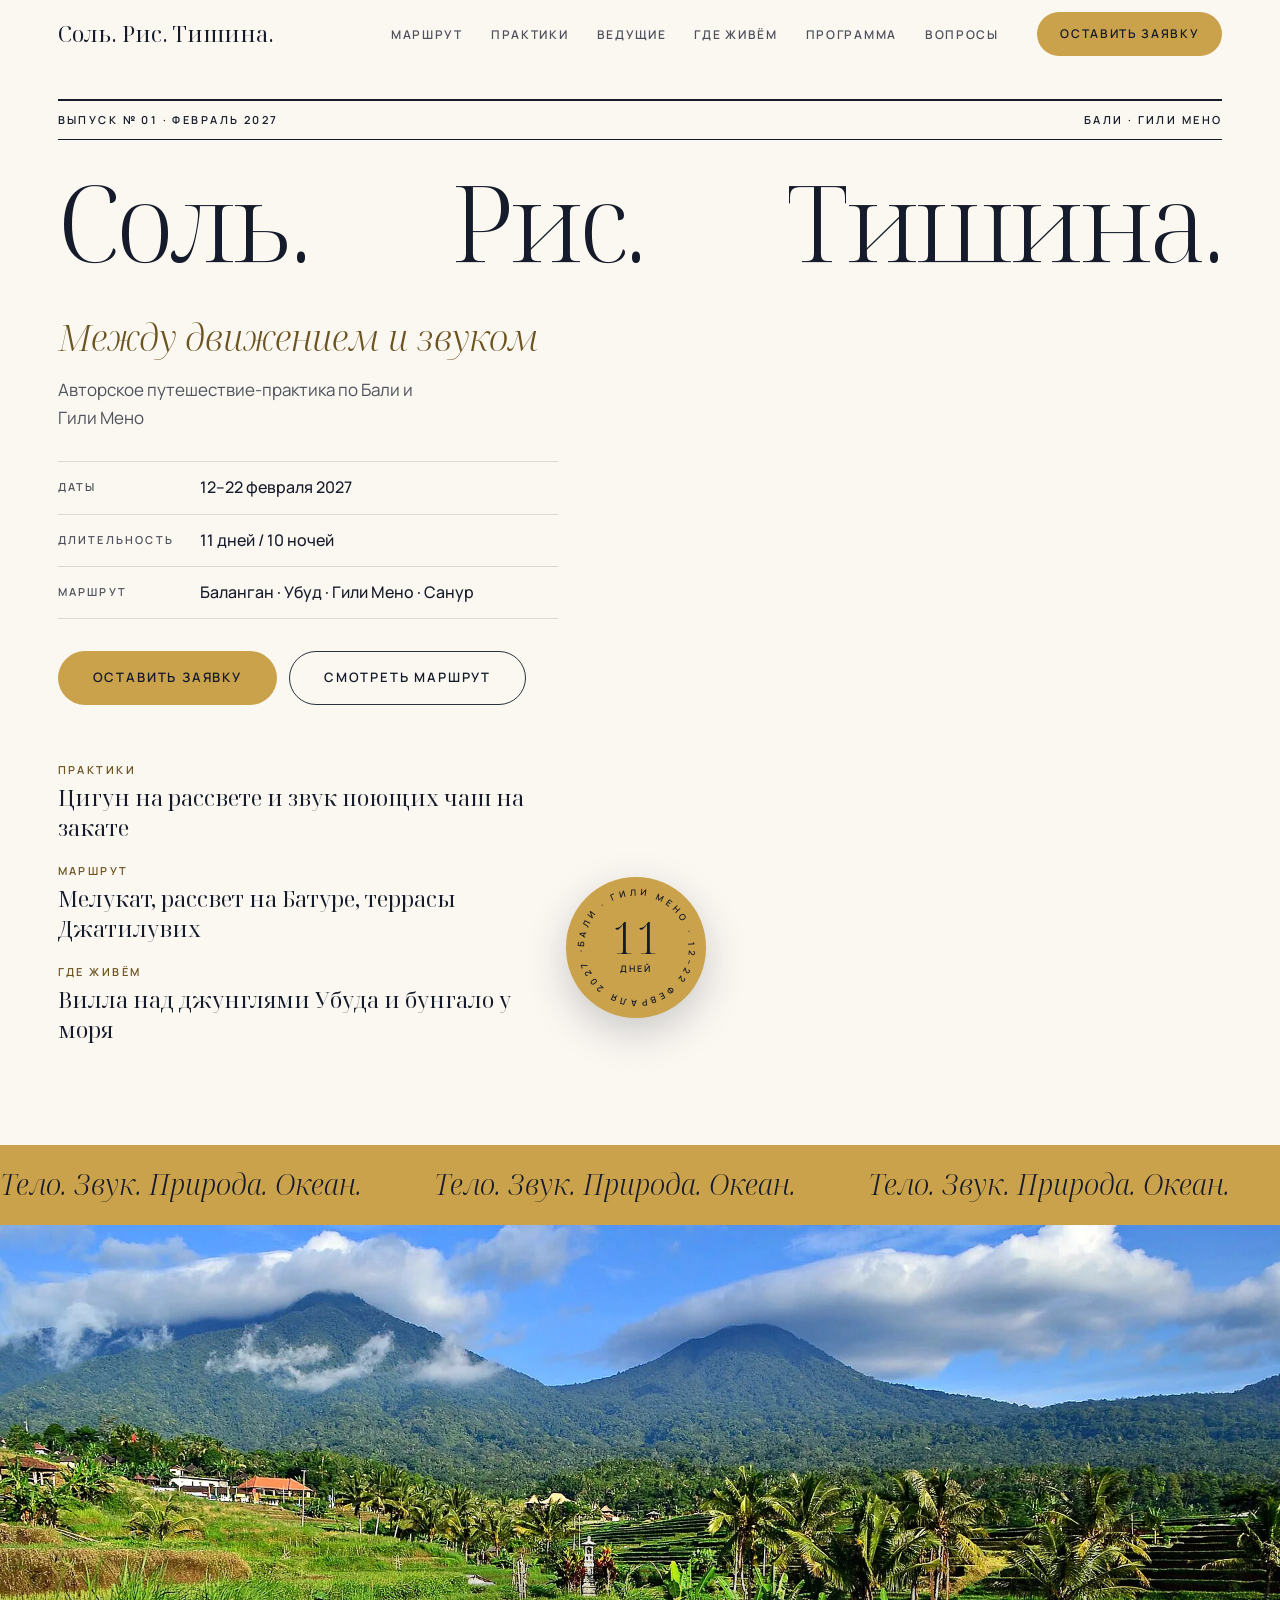
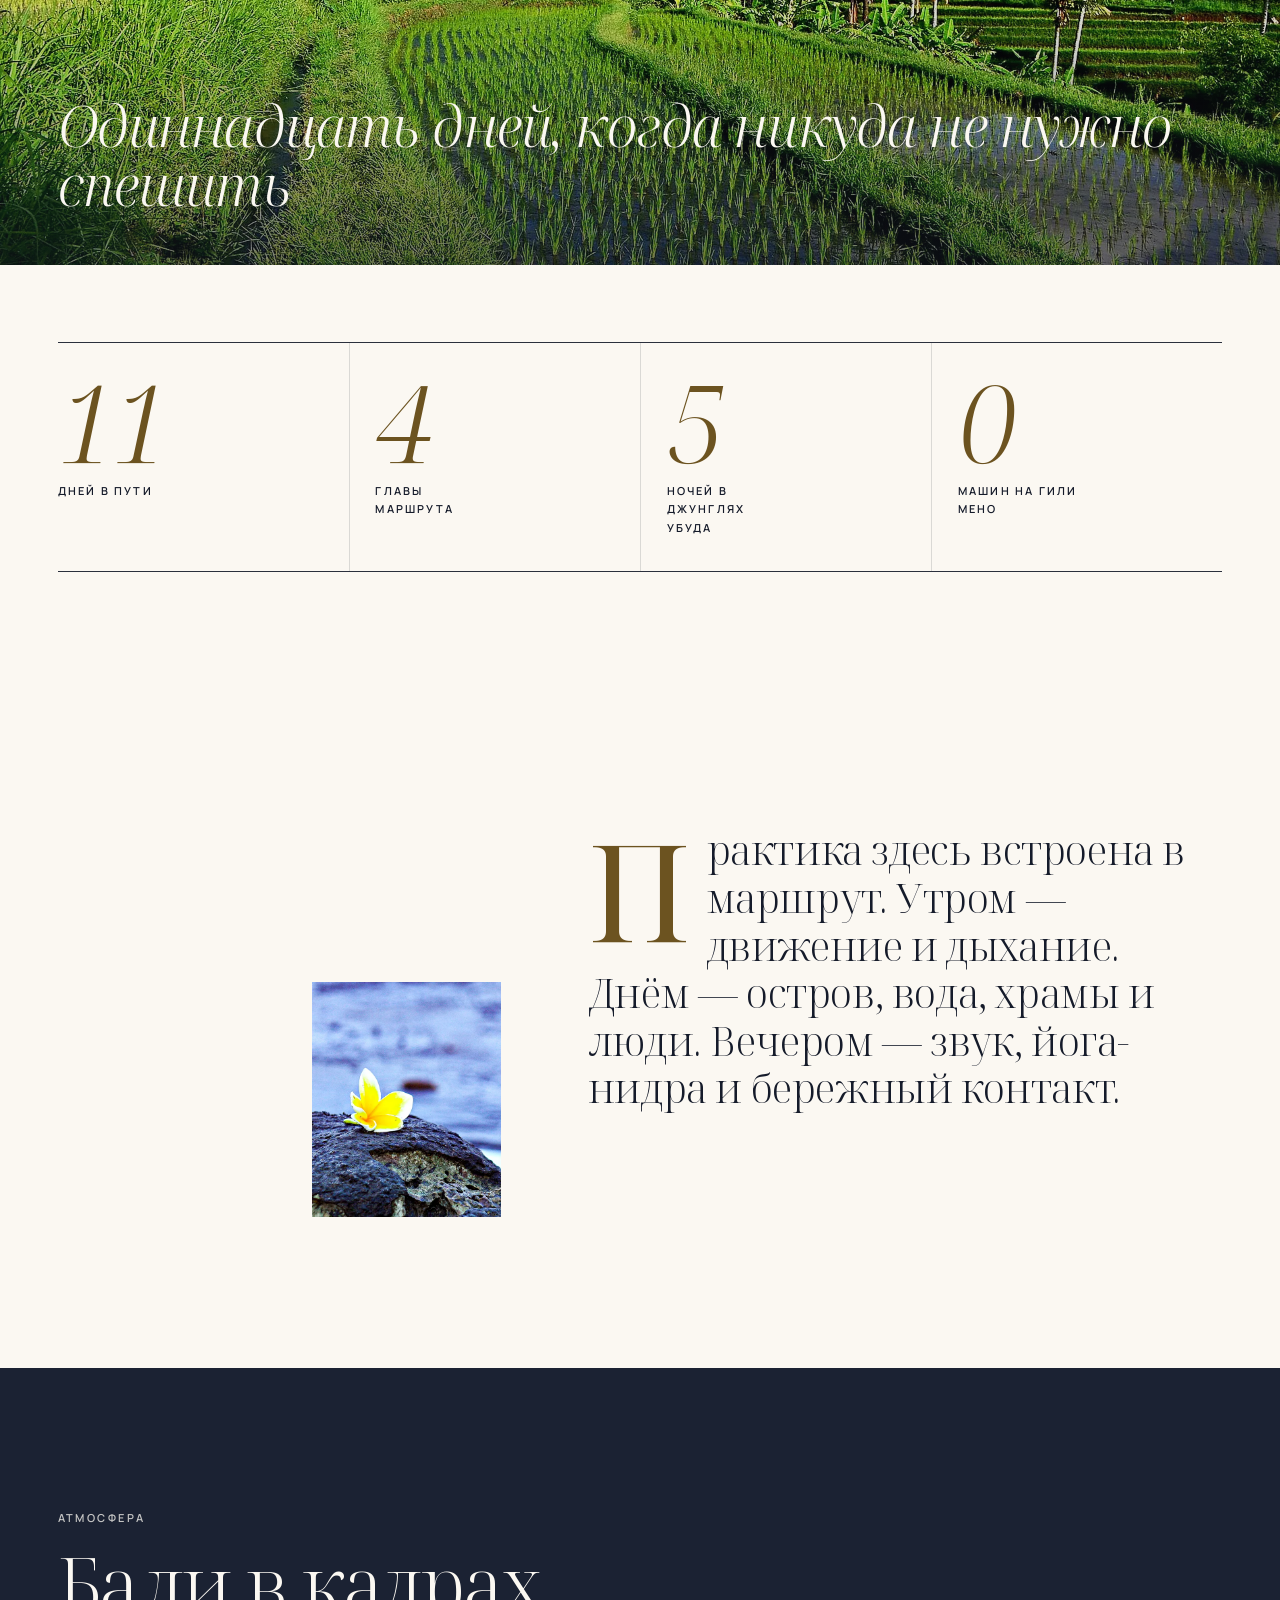
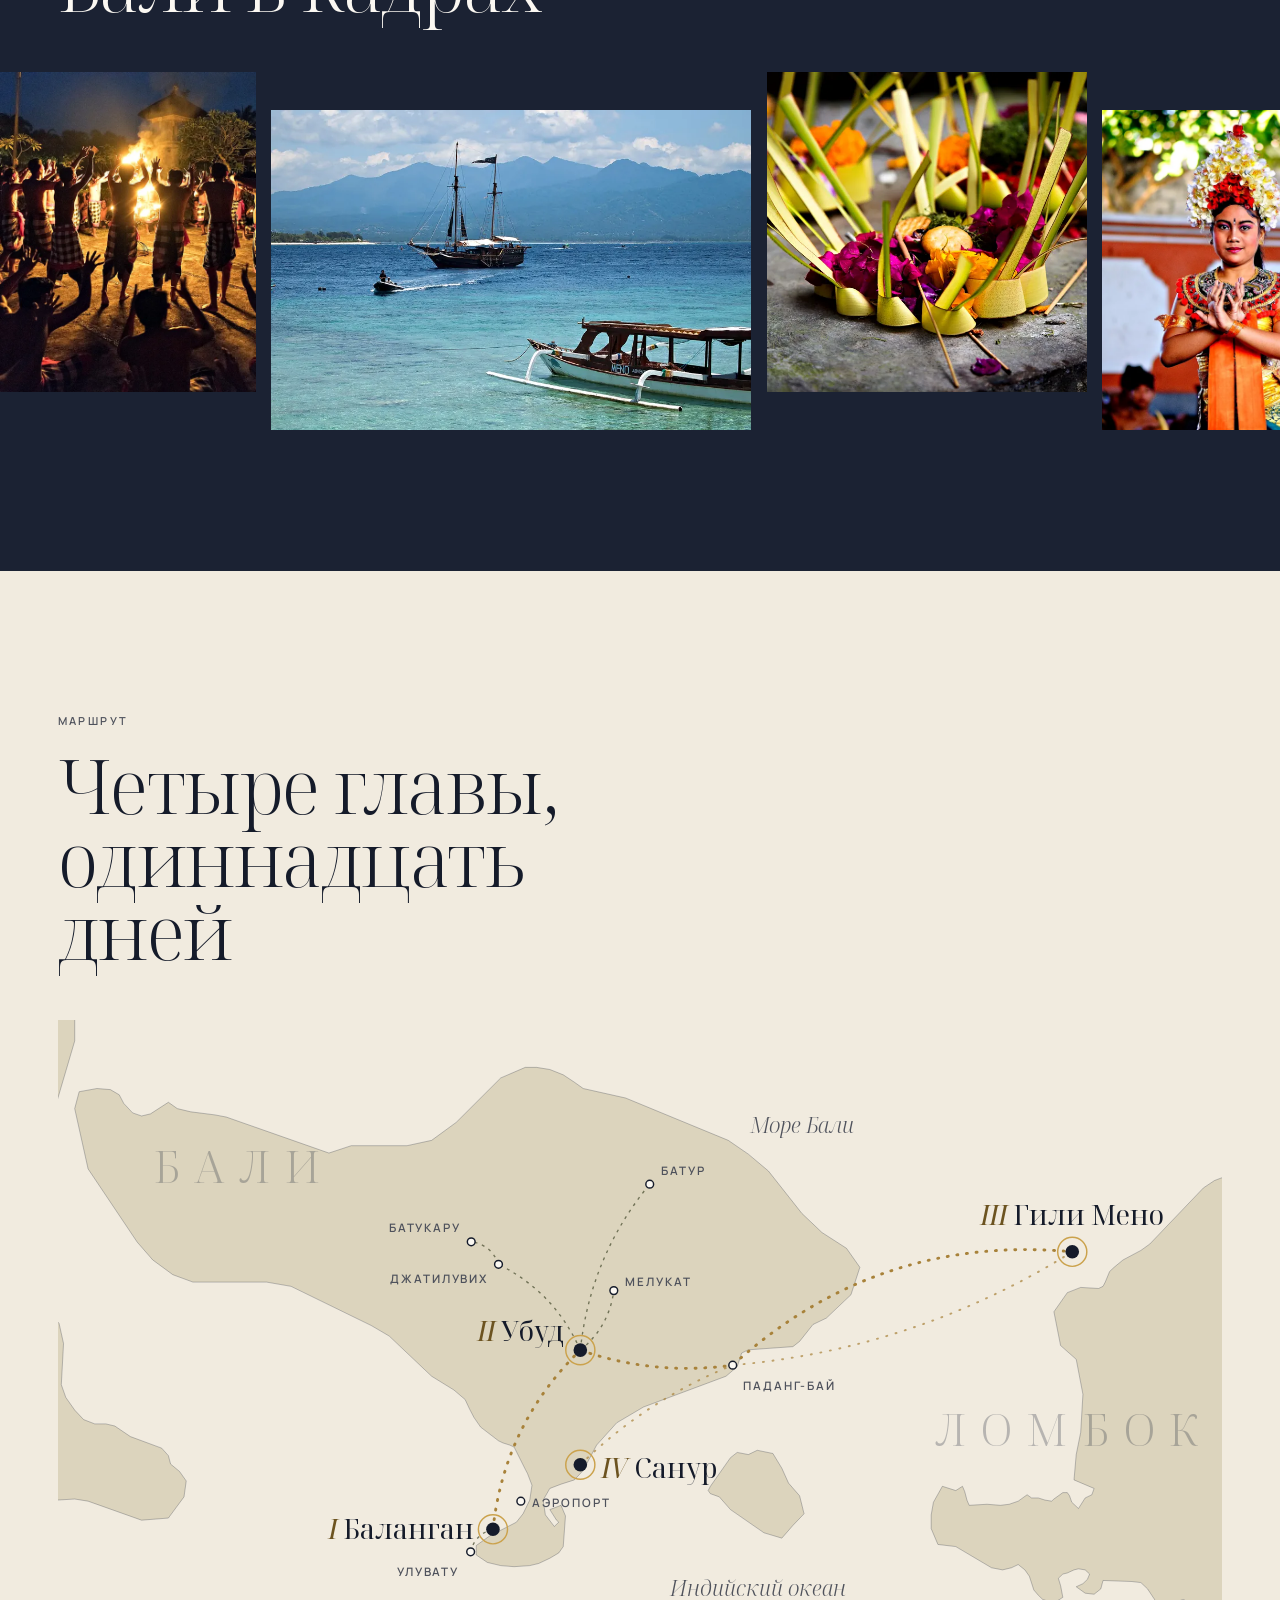
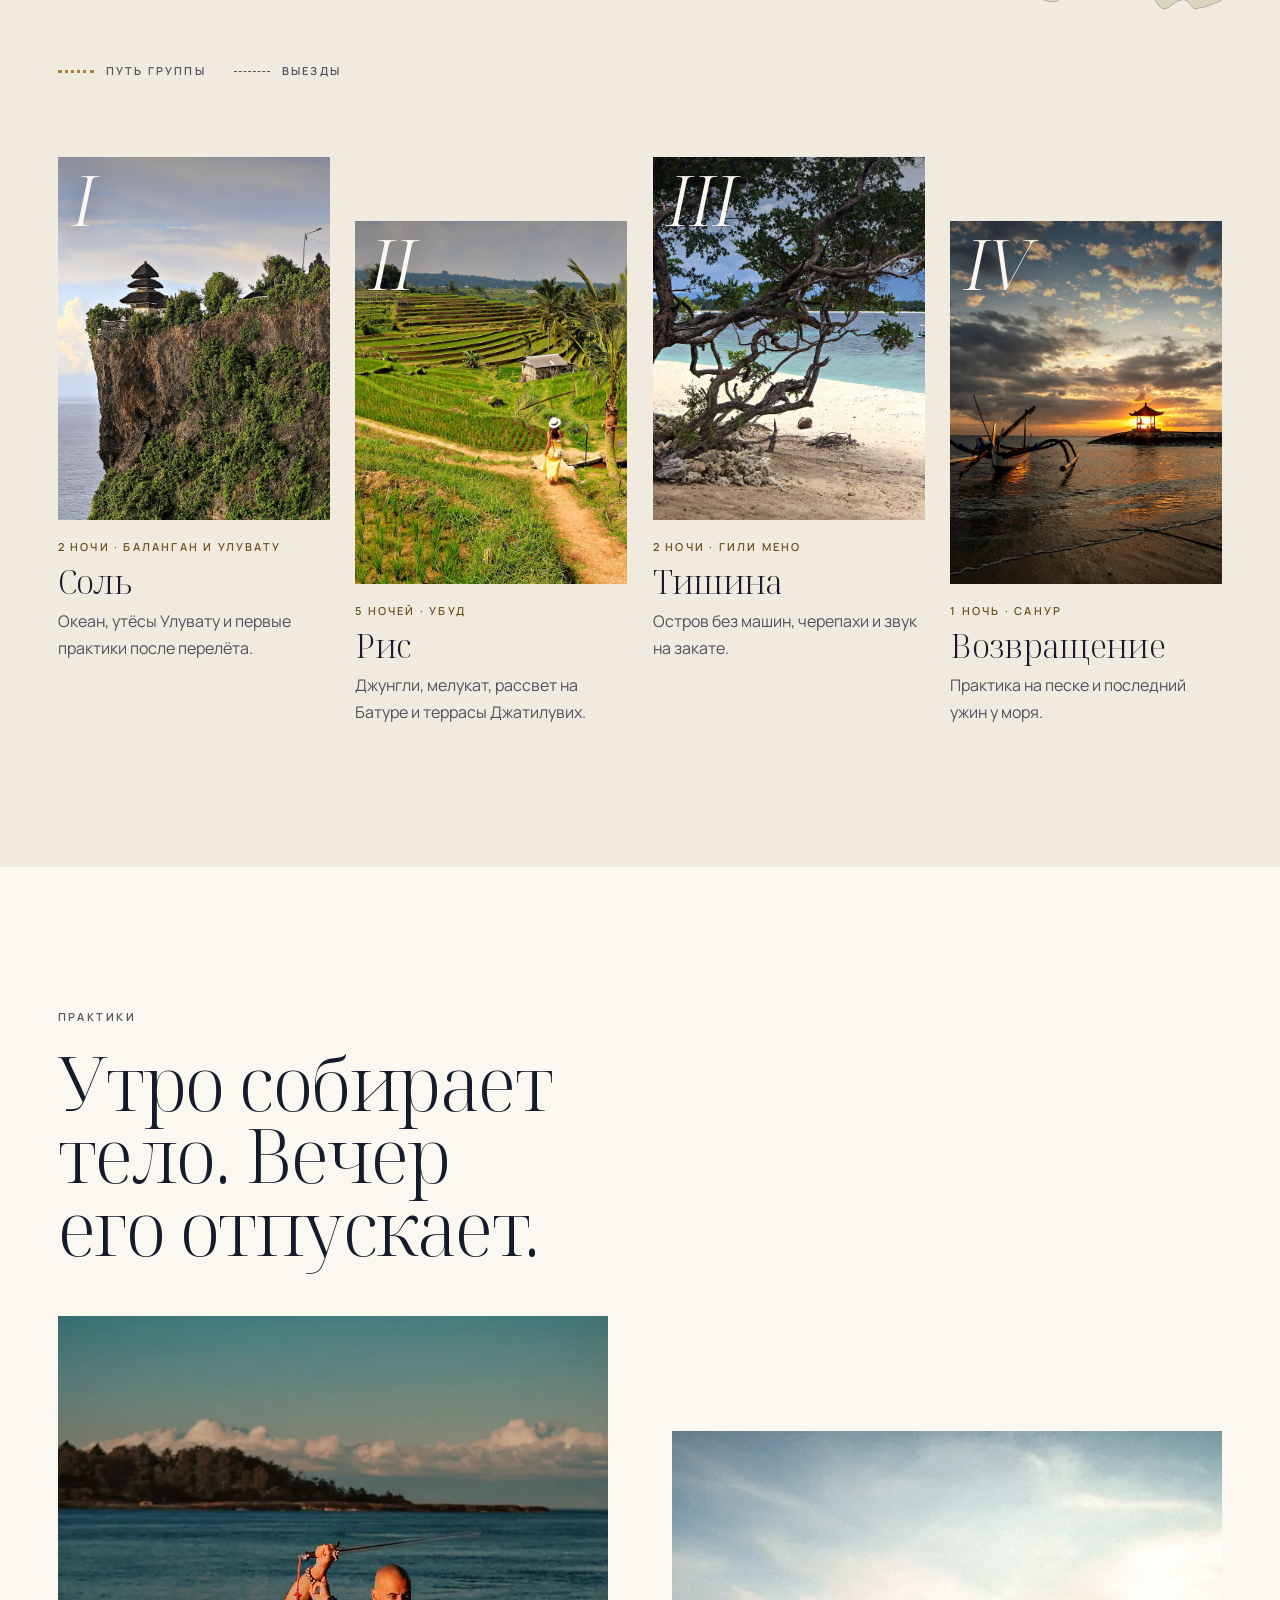
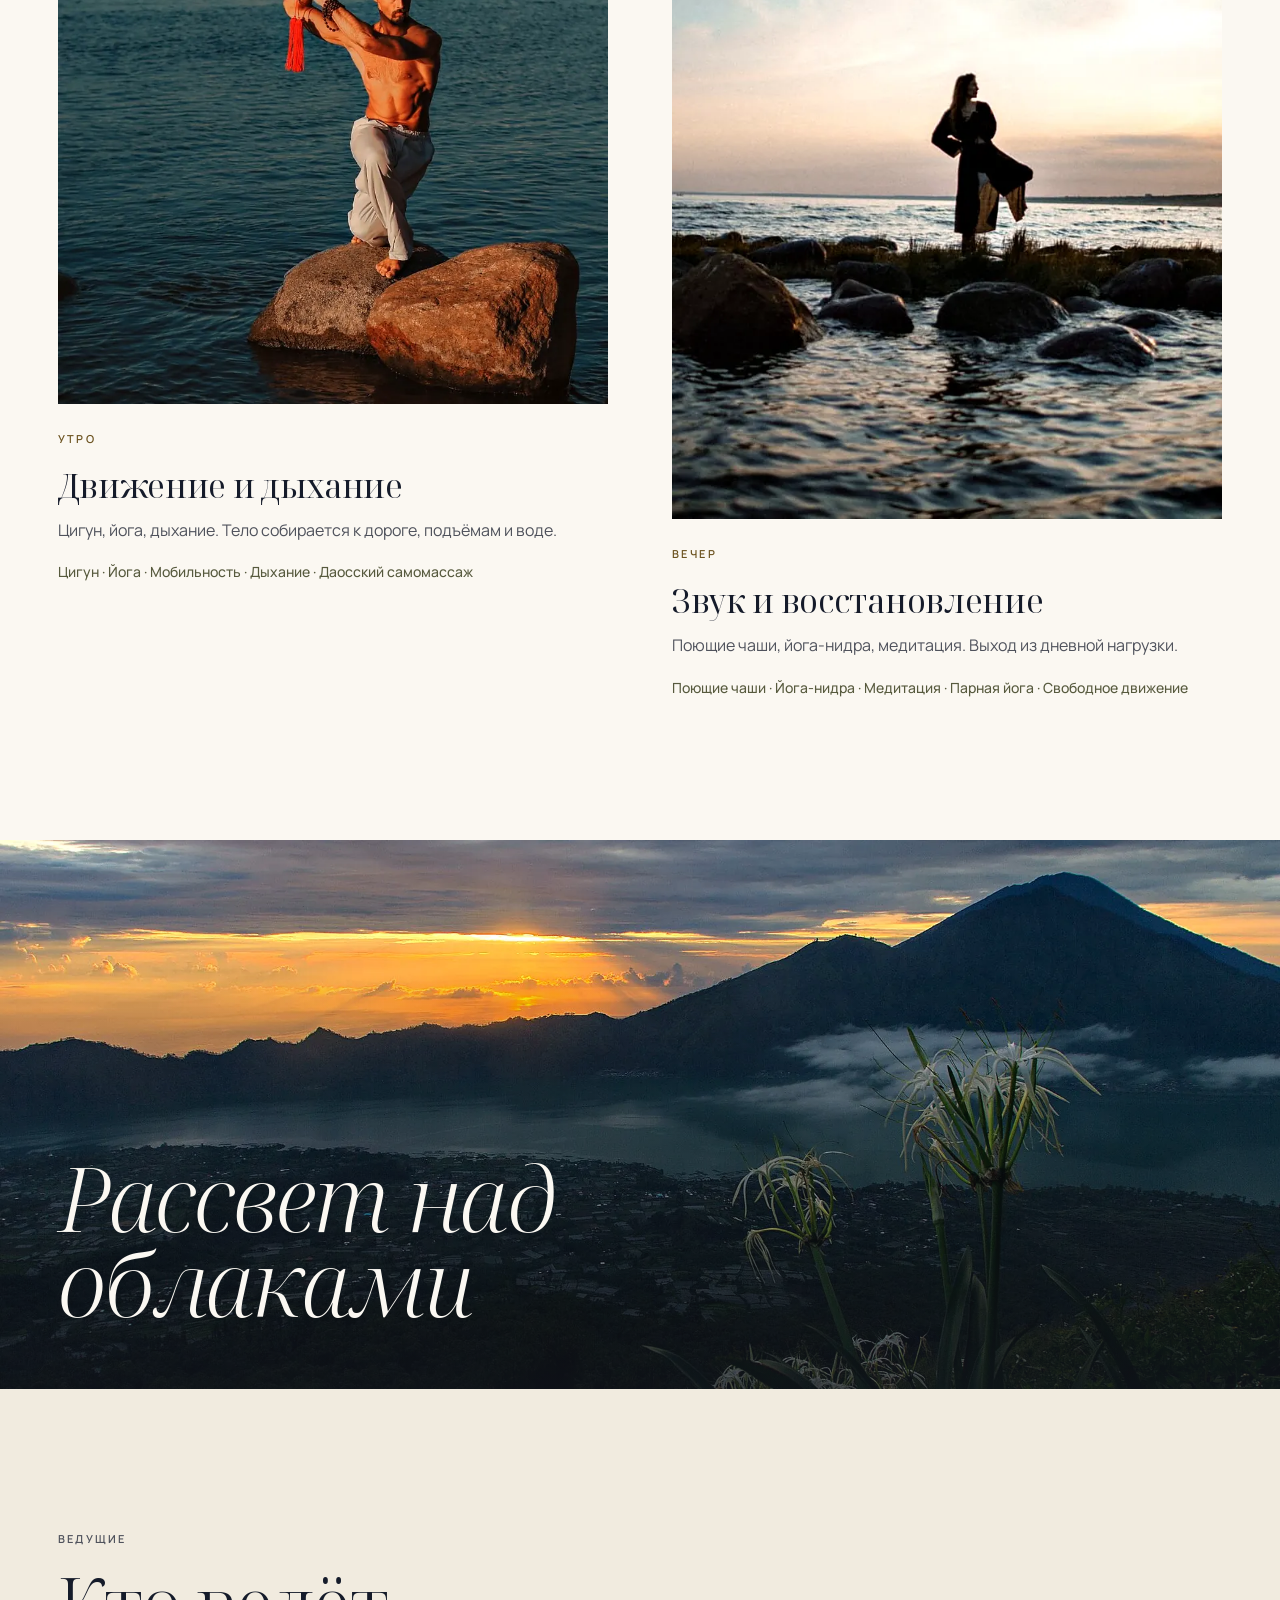
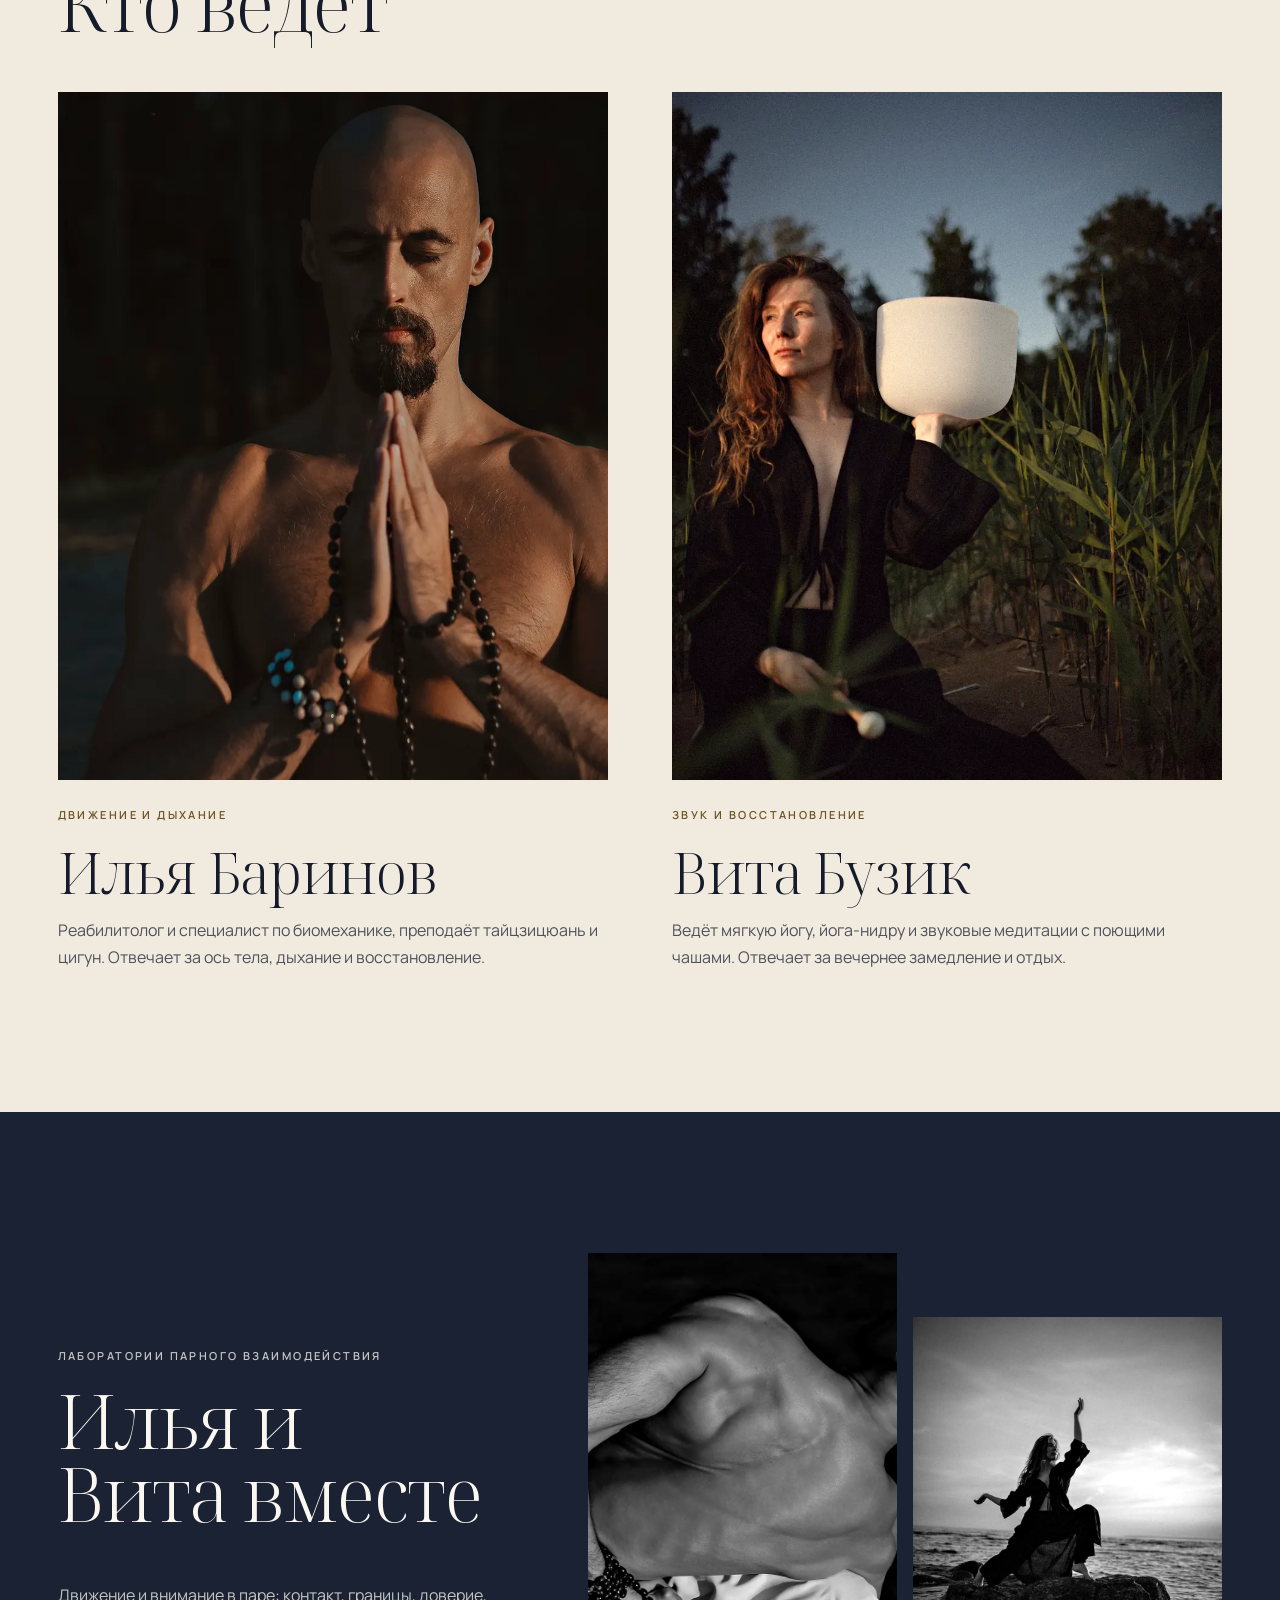
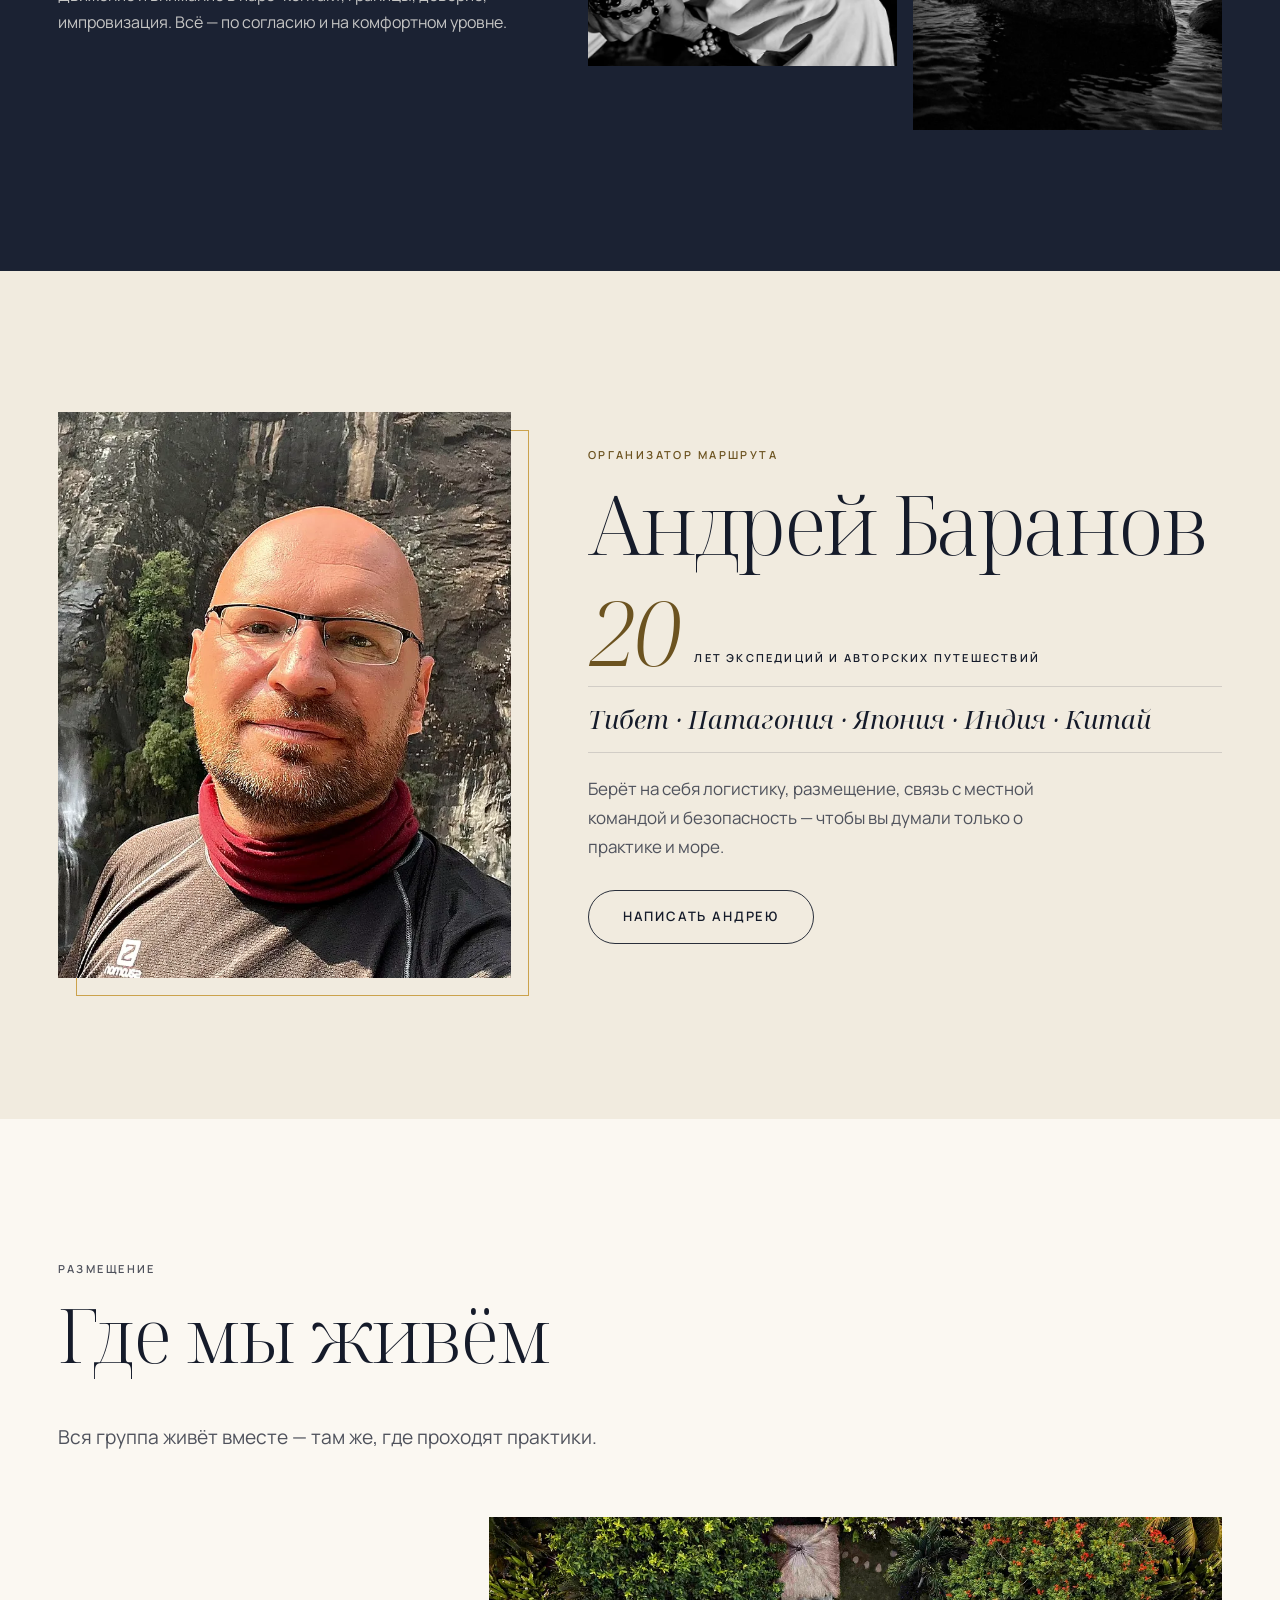
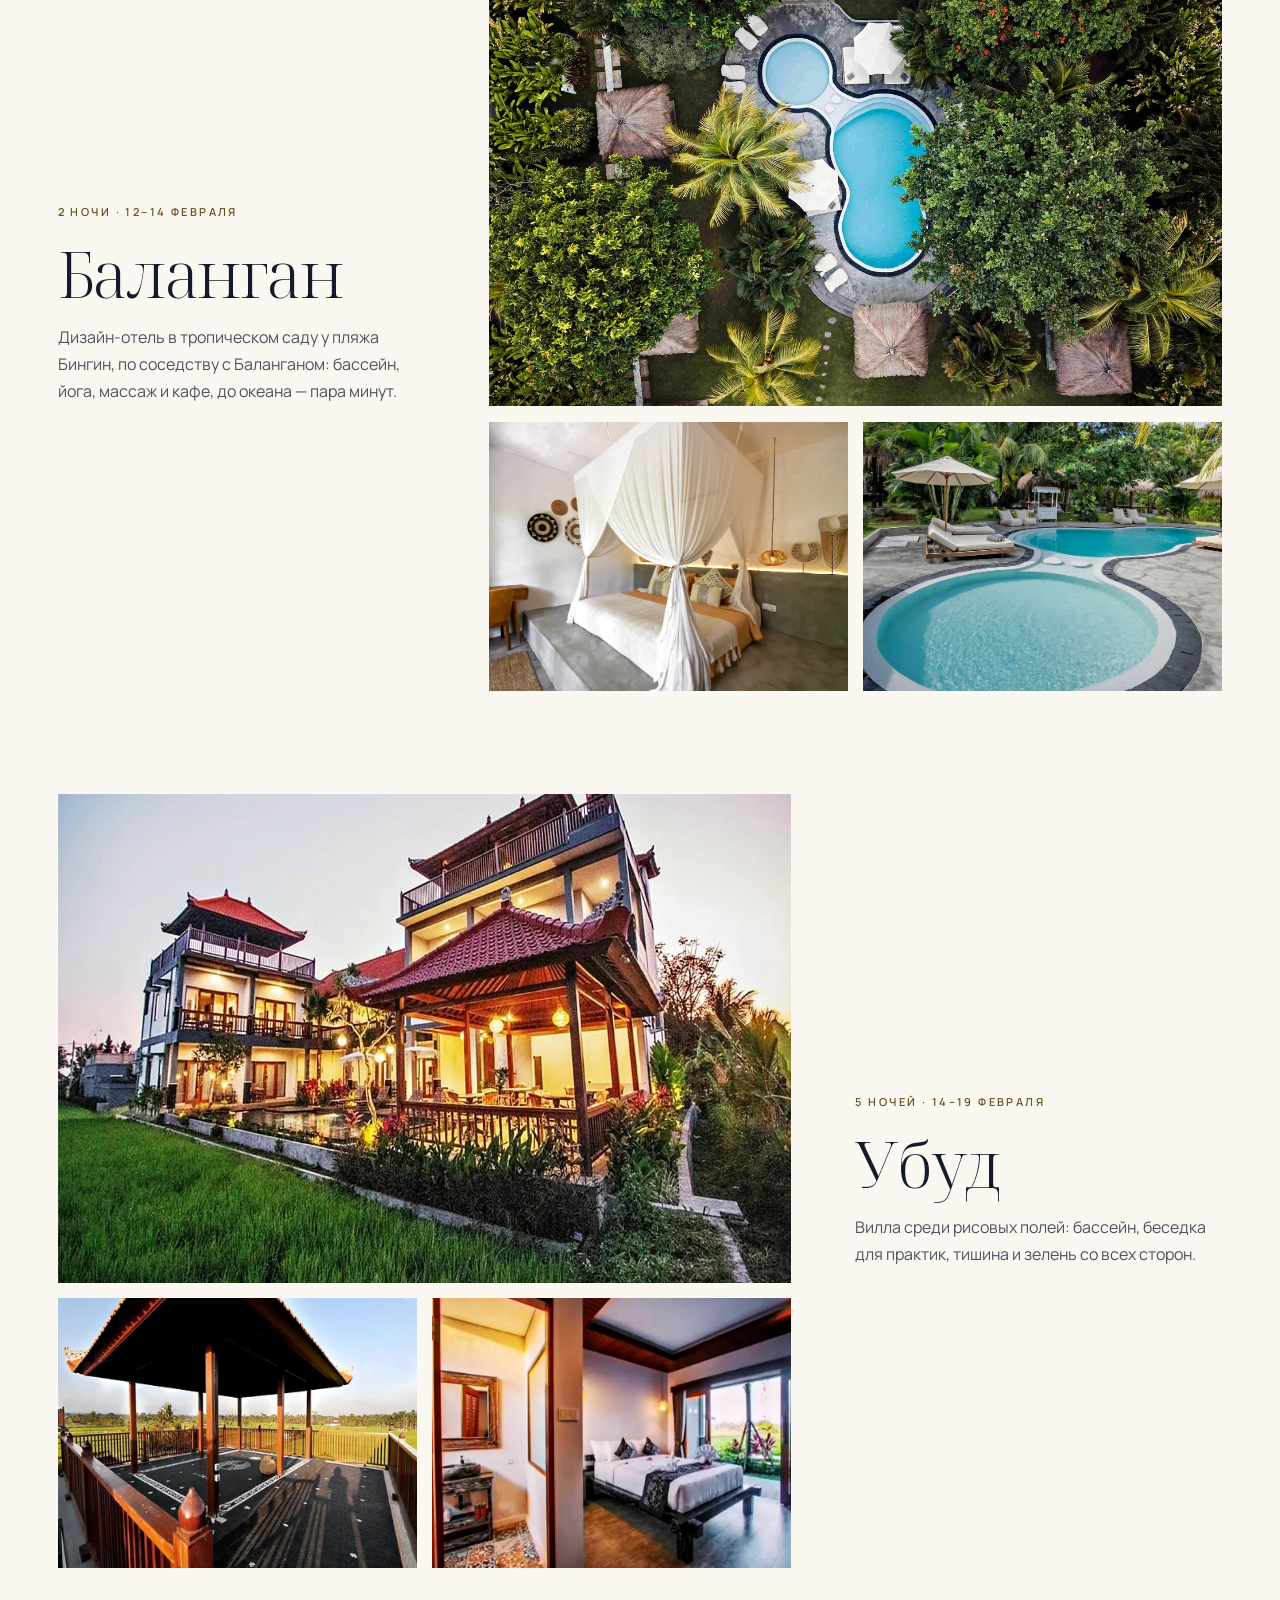
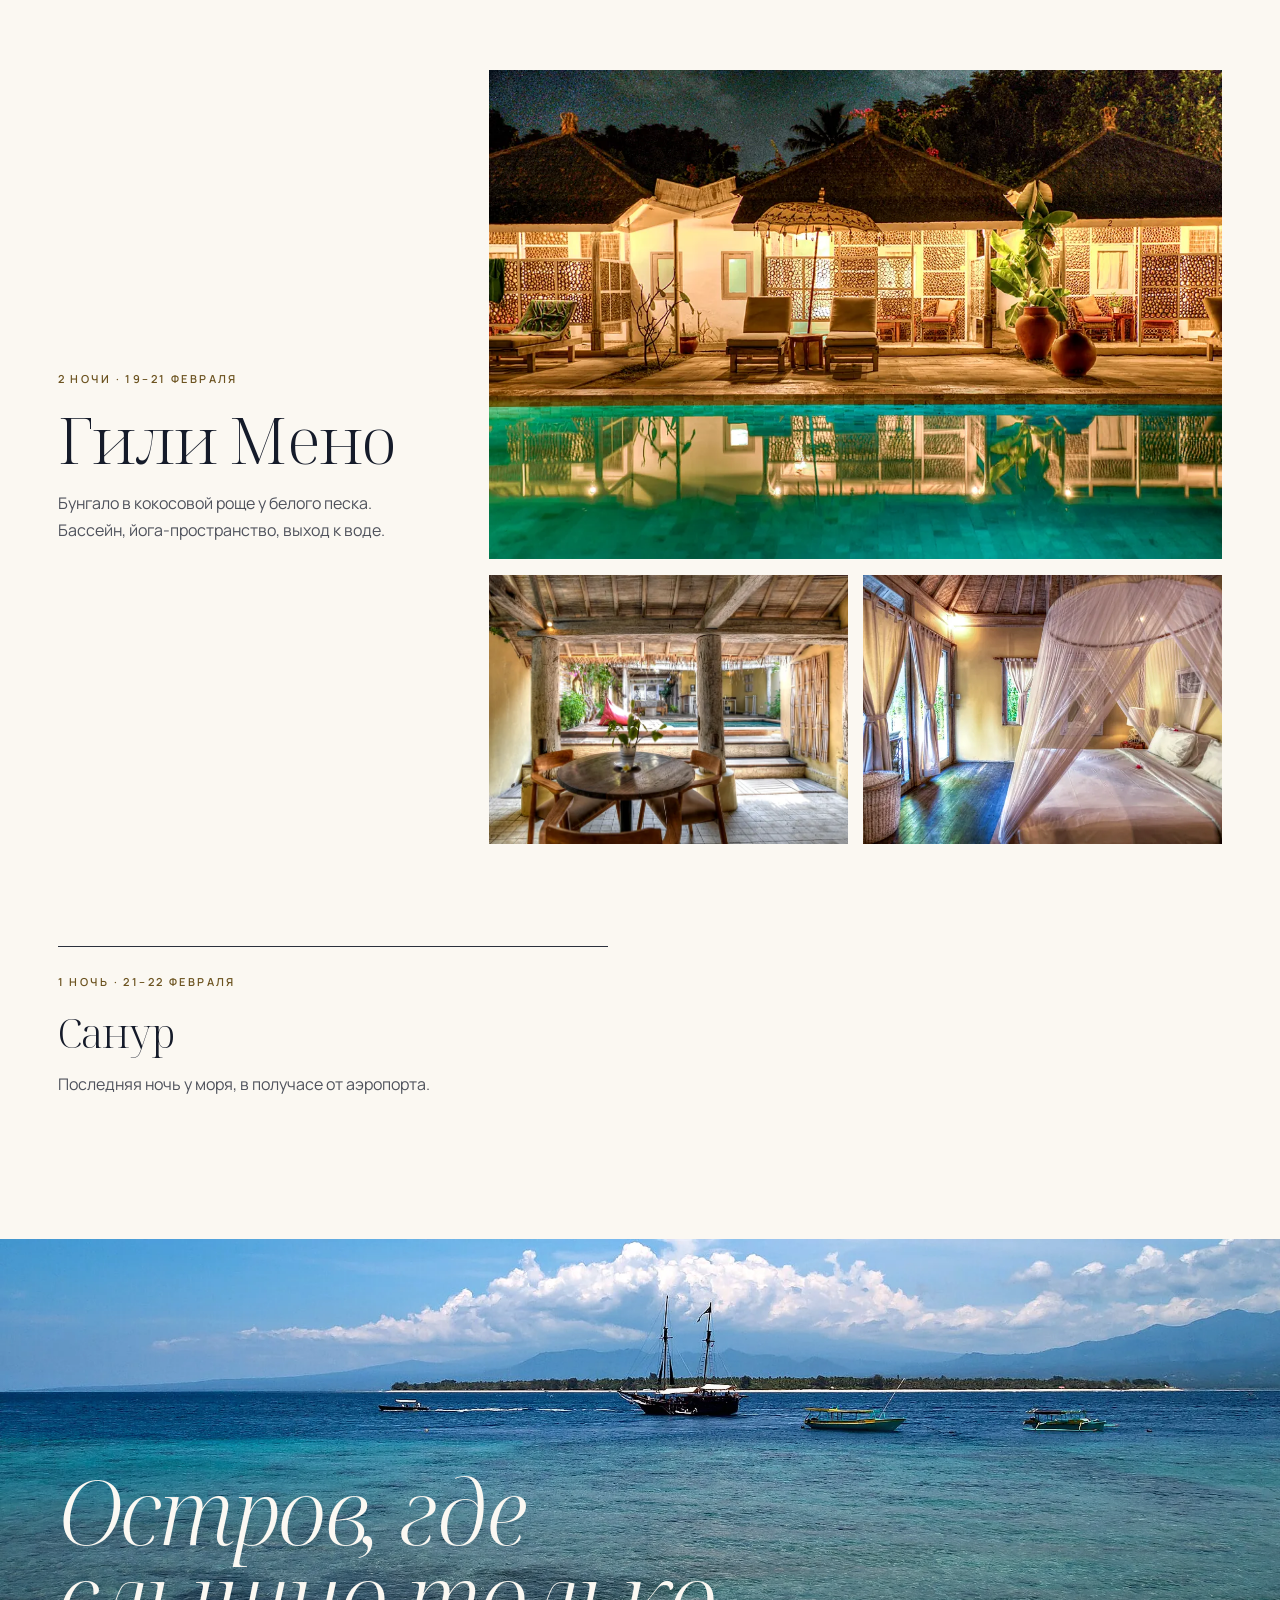
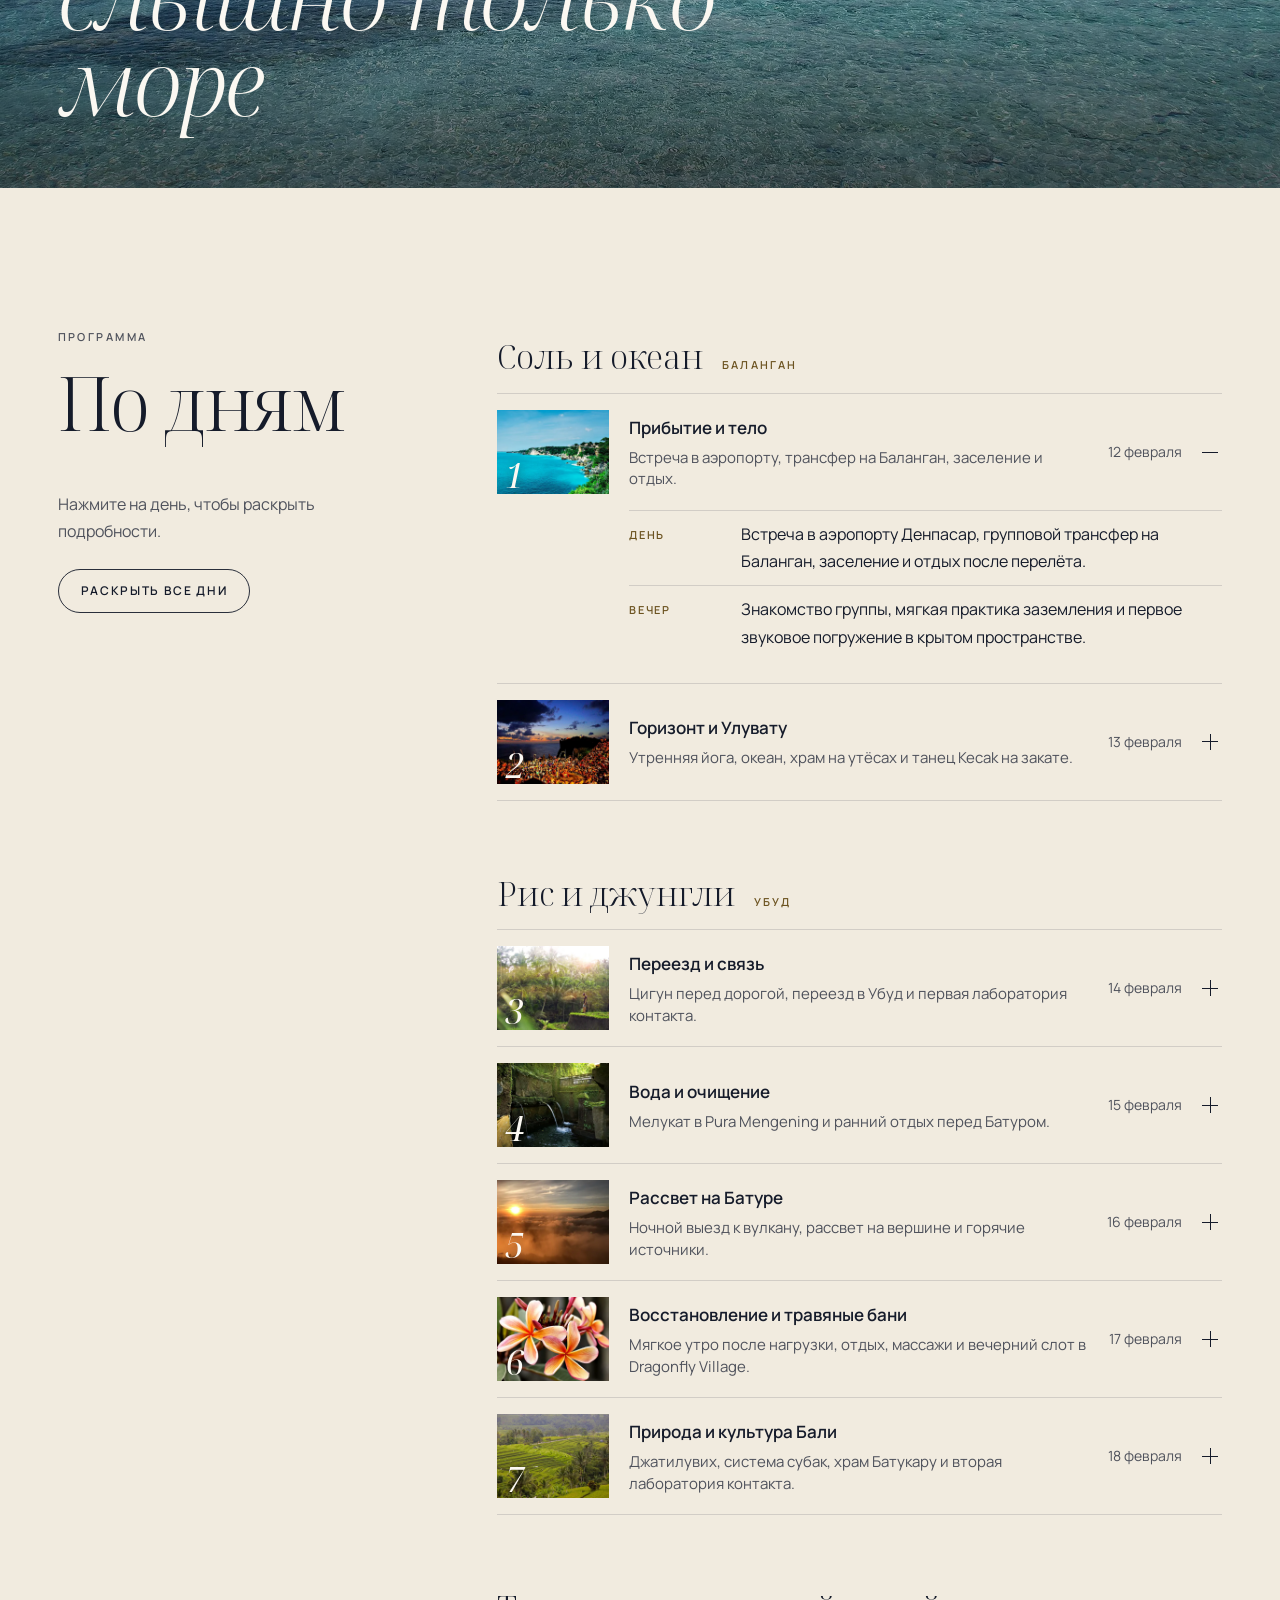
==== commit 5fc306a8: "Bali: Balangan stay is Village Bali — replace photos and copy The first Booking link pointed to Bala" ====
--- a/bali/index.html
+++ b/bali/index.html
@@ -263,9 +263,9 @@
         <div class="stay__text">
           <p class="label label--accent">2 ночи · 12–14 февраля</p>
           <h3 class="stay__name">Баланган</h3>
-          <p class="muted">Лофты в тропическом саду в паре минут от пляжа: бассейн, открытая шала для йоги, тишина.</p>
-        </div>
-        <div class="stay__shots"><div class="stay__shot stay__shot--wide"><picture><source type="image/webp" media="(max-width: 700px)" srcset="images/stay-balangan-pool-m.webp"><source type="image/webp" srcset="images/stay-balangan-pool.webp"><source media="(max-width: 700px)" srcset="images/stay-balangan-pool-m.jpg"><img src="images/stay-balangan-pool.jpg" alt="Бассейн в тропическом саду среди лофтов" width="1280" height="853" sizes="(max-width: 860px) 100vw, 60vw" loading="lazy" decoding="async"></picture></div><div class="stay__shot"><picture><source type="image/webp" media="(max-width: 700px)" srcset="images/stay-balangan-shala-m.webp"><source type="image/webp" srcset="images/stay-balangan-shala.webp"><source media="(max-width: 700px)" srcset="images/stay-balangan-shala-m.jpg"><img src="images/stay-balangan-shala.jpg" alt="Открытая шала с ковриками для йоги" width="900" height="675" sizes="(max-width: 860px) 50vw, 30vw" loading="lazy" decoding="async"></picture></div><div class="stay__shot"><picture><source type="image/webp" media="(max-width: 700px)" srcset="images/stay-balangan-room-m.webp"><source type="image/webp" srcset="images/stay-balangan-room.webp"><source media="(max-width: 700px)" srcset="images/stay-balangan-room-m.jpg"><img src="images/stay-balangan-room.jpg" alt="Светлая спальня лофта" width="900" height="675" sizes="(max-width: 860px) 50vw, 30vw" loading="lazy" decoding="async"></picture></div></div>
+          <p class="muted">Дизайн-отель в тропическом саду у пляжа Бингин, по соседству с Баланганом: бассейн, йога, массаж и кафе, до океана — пара минут.</p>
+        </div>
+        <div class="stay__shots"><div class="stay__shot stay__shot--wide"><picture><source type="image/webp" media="(max-width: 700px)" srcset="images/stay-balangan-garden-m.webp"><source type="image/webp" srcset="images/stay-balangan-garden.webp"><source media="(max-width: 700px)" srcset="images/stay-balangan-garden-m.jpg"><img src="images/stay-balangan-garden.jpg" alt="Бассейн среди пальм и тропического сада, вид сверху" width="1280" height="853" sizes="(max-width: 860px) 100vw, 60vw" loading="lazy" decoding="async"></picture></div><div class="stay__shot"><picture><source type="image/webp" media="(max-width: 700px)" srcset="images/stay-balangan-room-m.webp"><source type="image/webp" srcset="images/stay-balangan-room.webp"><source media="(max-width: 700px)" srcset="images/stay-balangan-room-m.jpg"><img src="images/stay-balangan-room.jpg" alt="Спальня с белым балдахином и бетонными стенами" width="900" height="675" sizes="(max-width: 860px) 50vw, 30vw" loading="lazy" decoding="async"></picture></div><div class="stay__shot"><picture><source type="image/webp" media="(max-width: 700px)" srcset="images/stay-balangan-pool-m.webp"><source type="image/webp" srcset="images/stay-balangan-pool.webp"><source media="(max-width: 700px)" srcset="images/stay-balangan-pool-m.jpg"><img src="images/stay-balangan-pool.jpg" alt="Круглый бассейн с шезлонгами под зонтами" width="900" height="675" sizes="(max-width: 860px) 50vw, 30vw" loading="lazy" decoding="async"></picture></div></div>
       </article>
       <article class="stay__place stay__place--flip" data-reveal>
         <div class="stay__text">
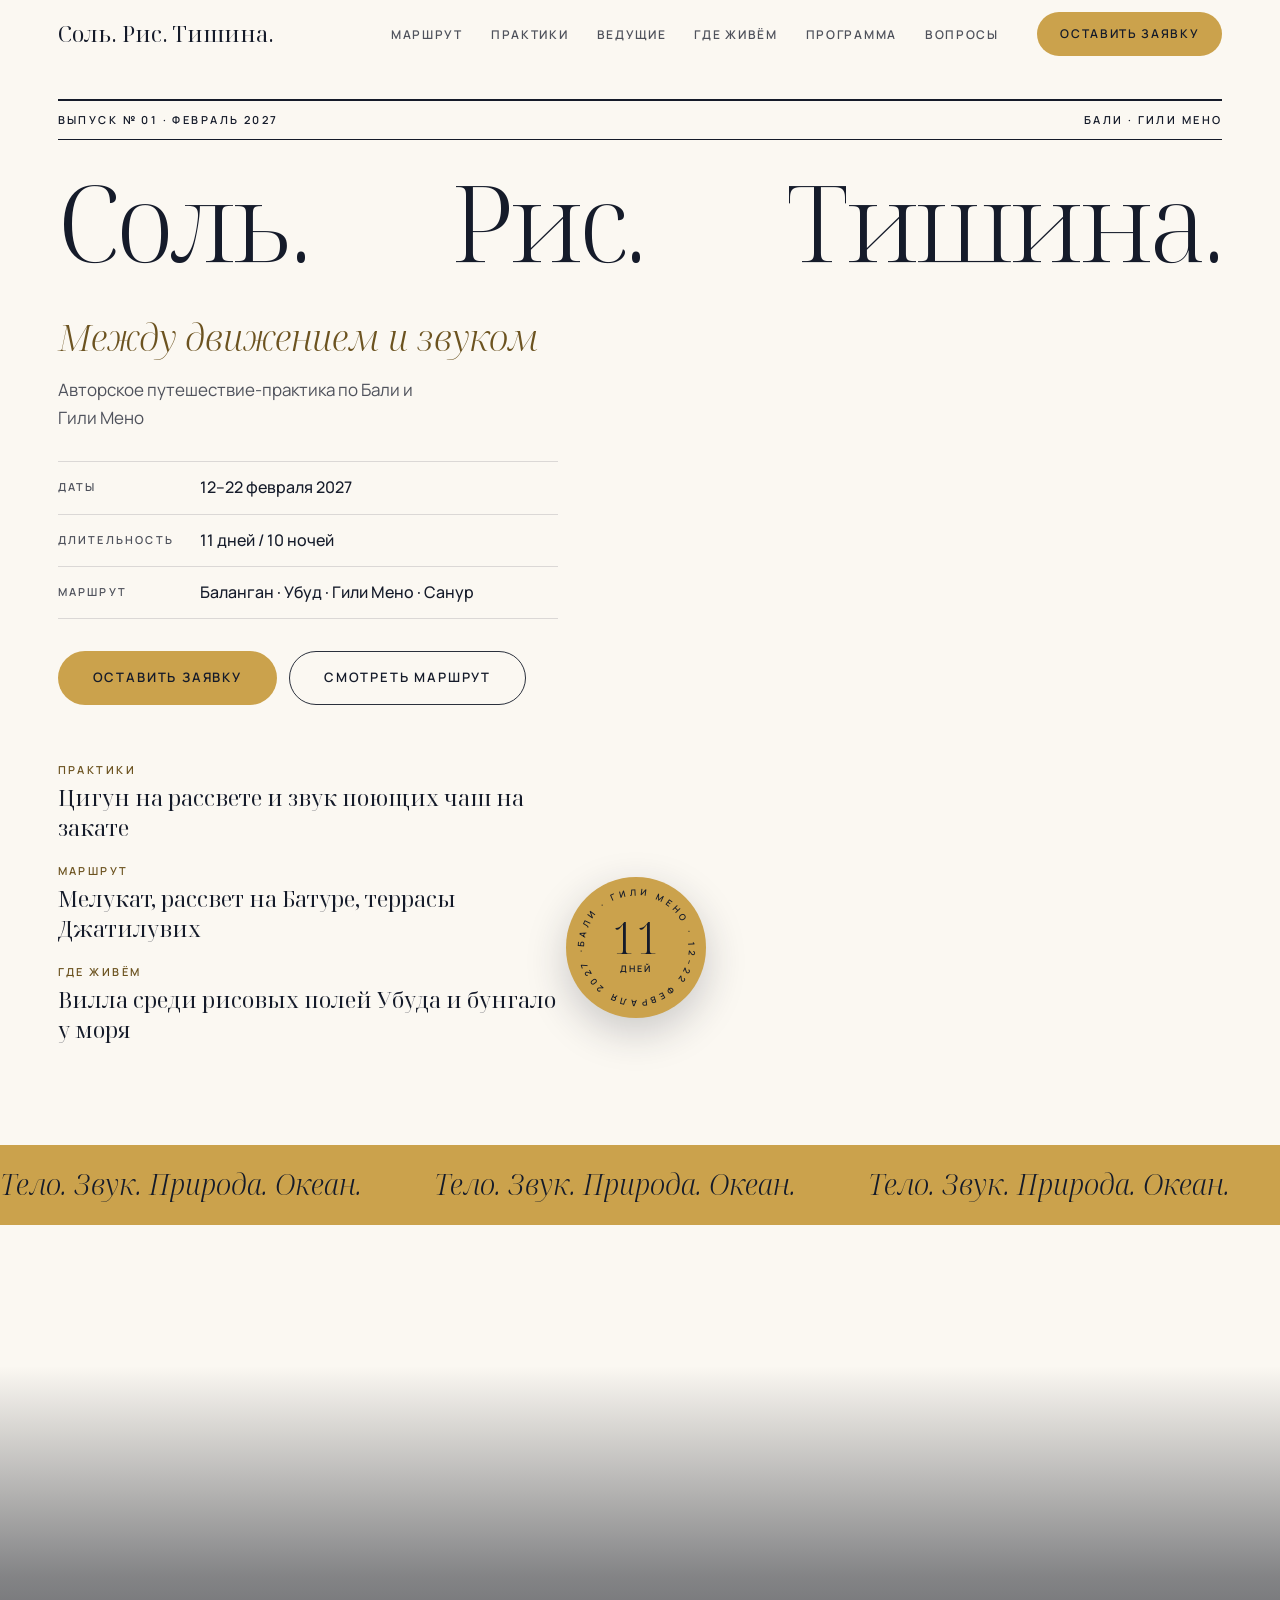
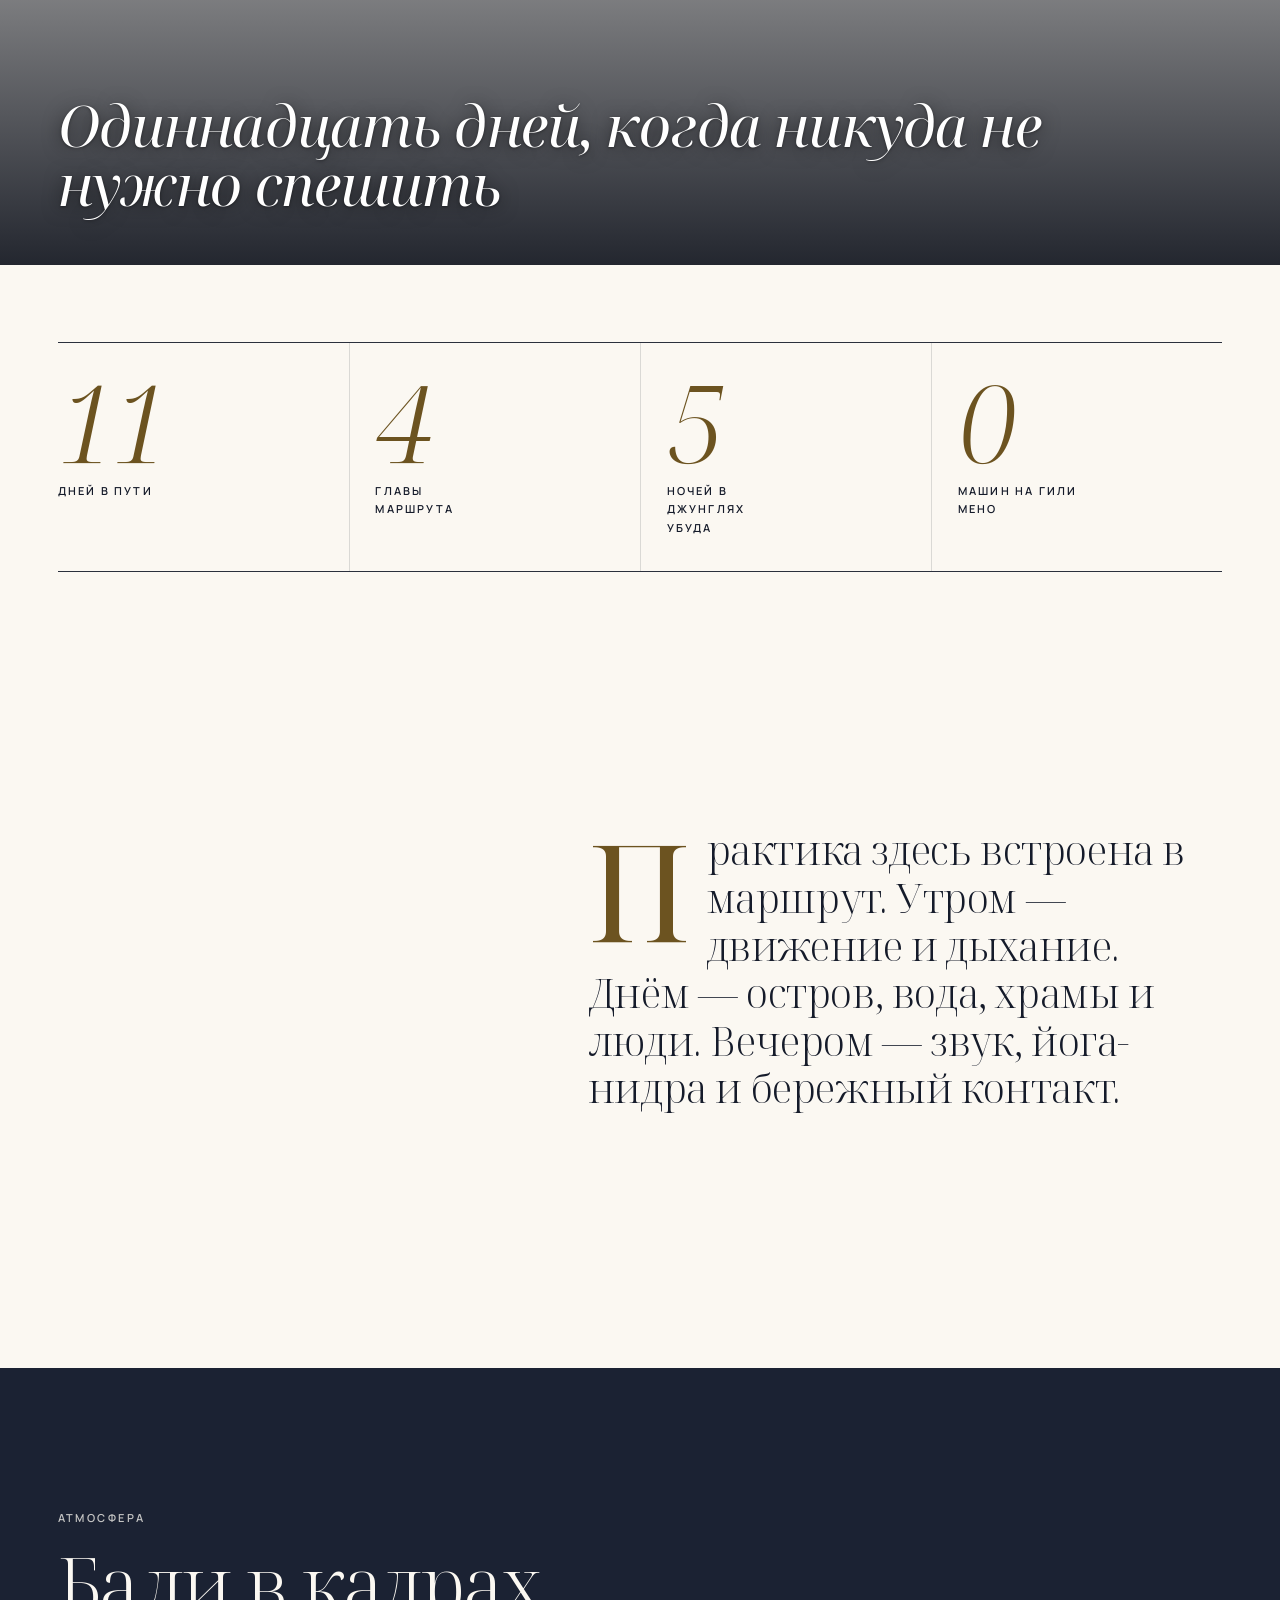
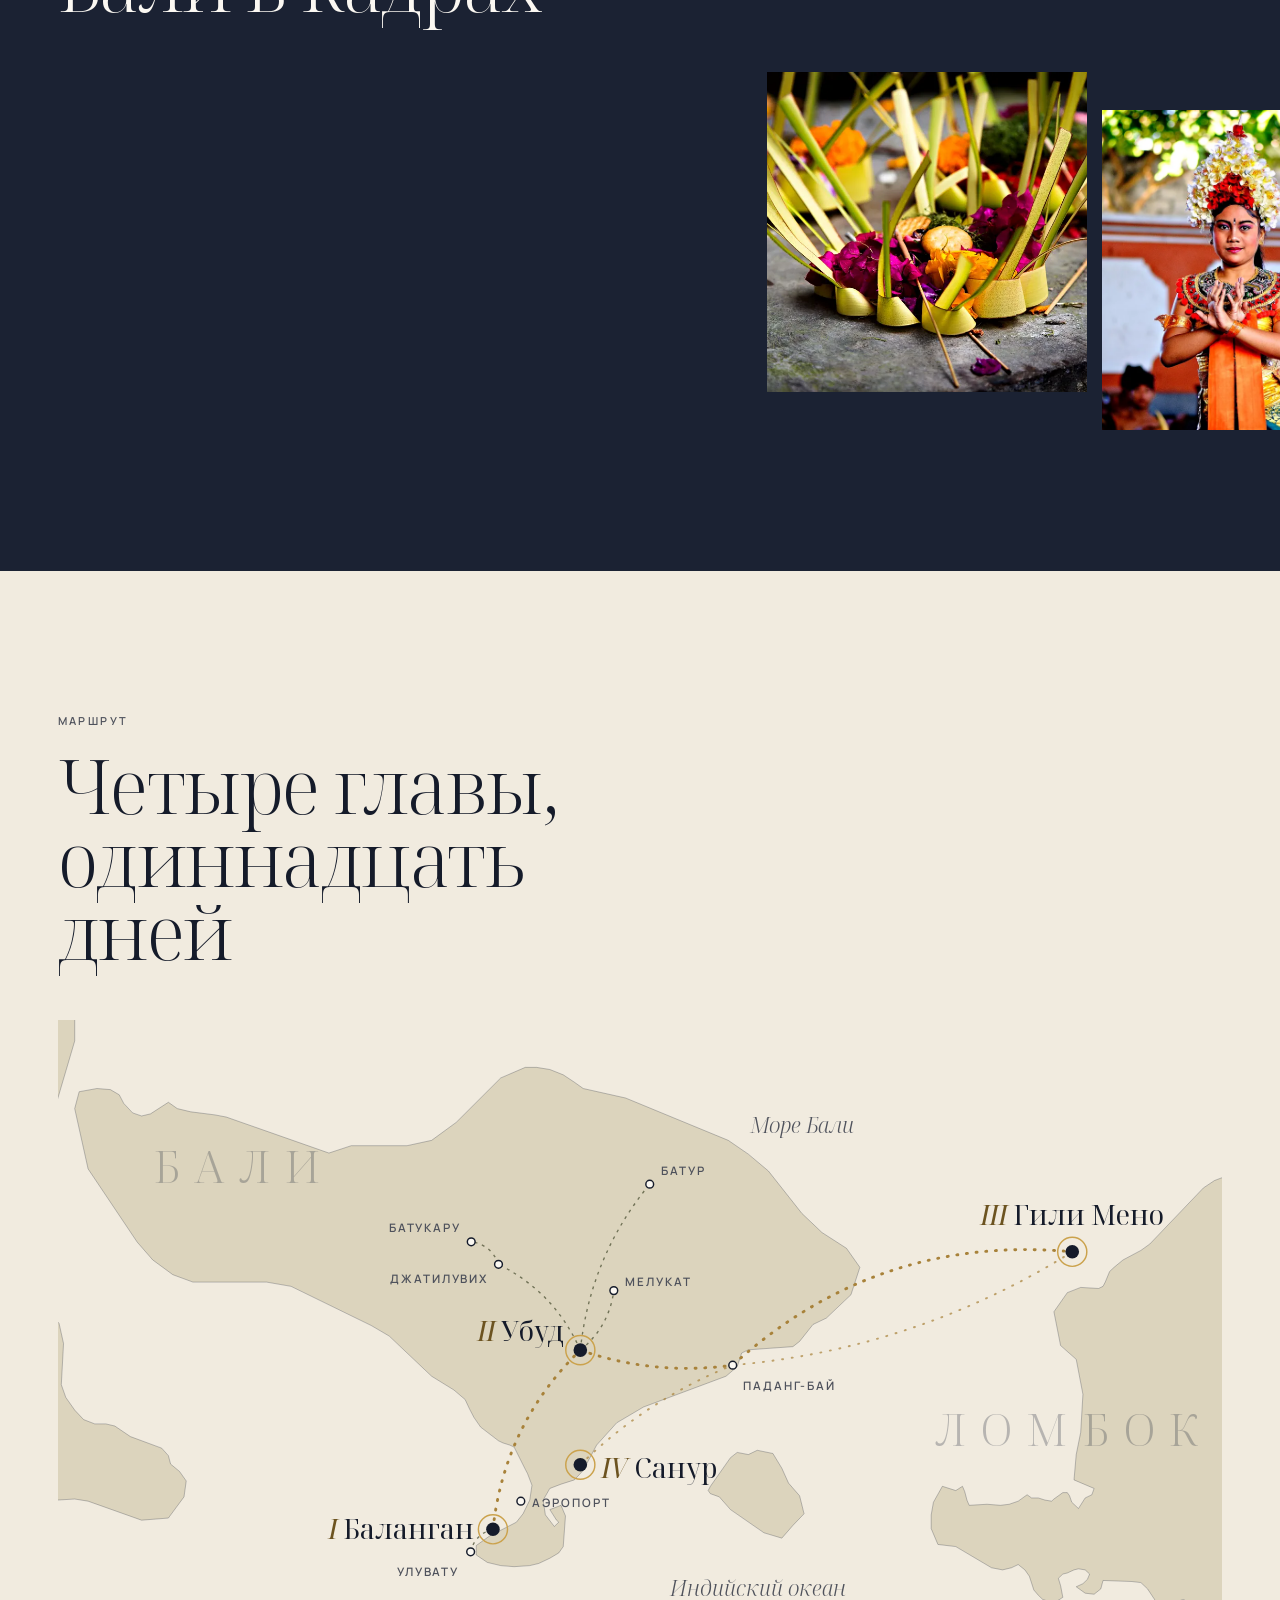
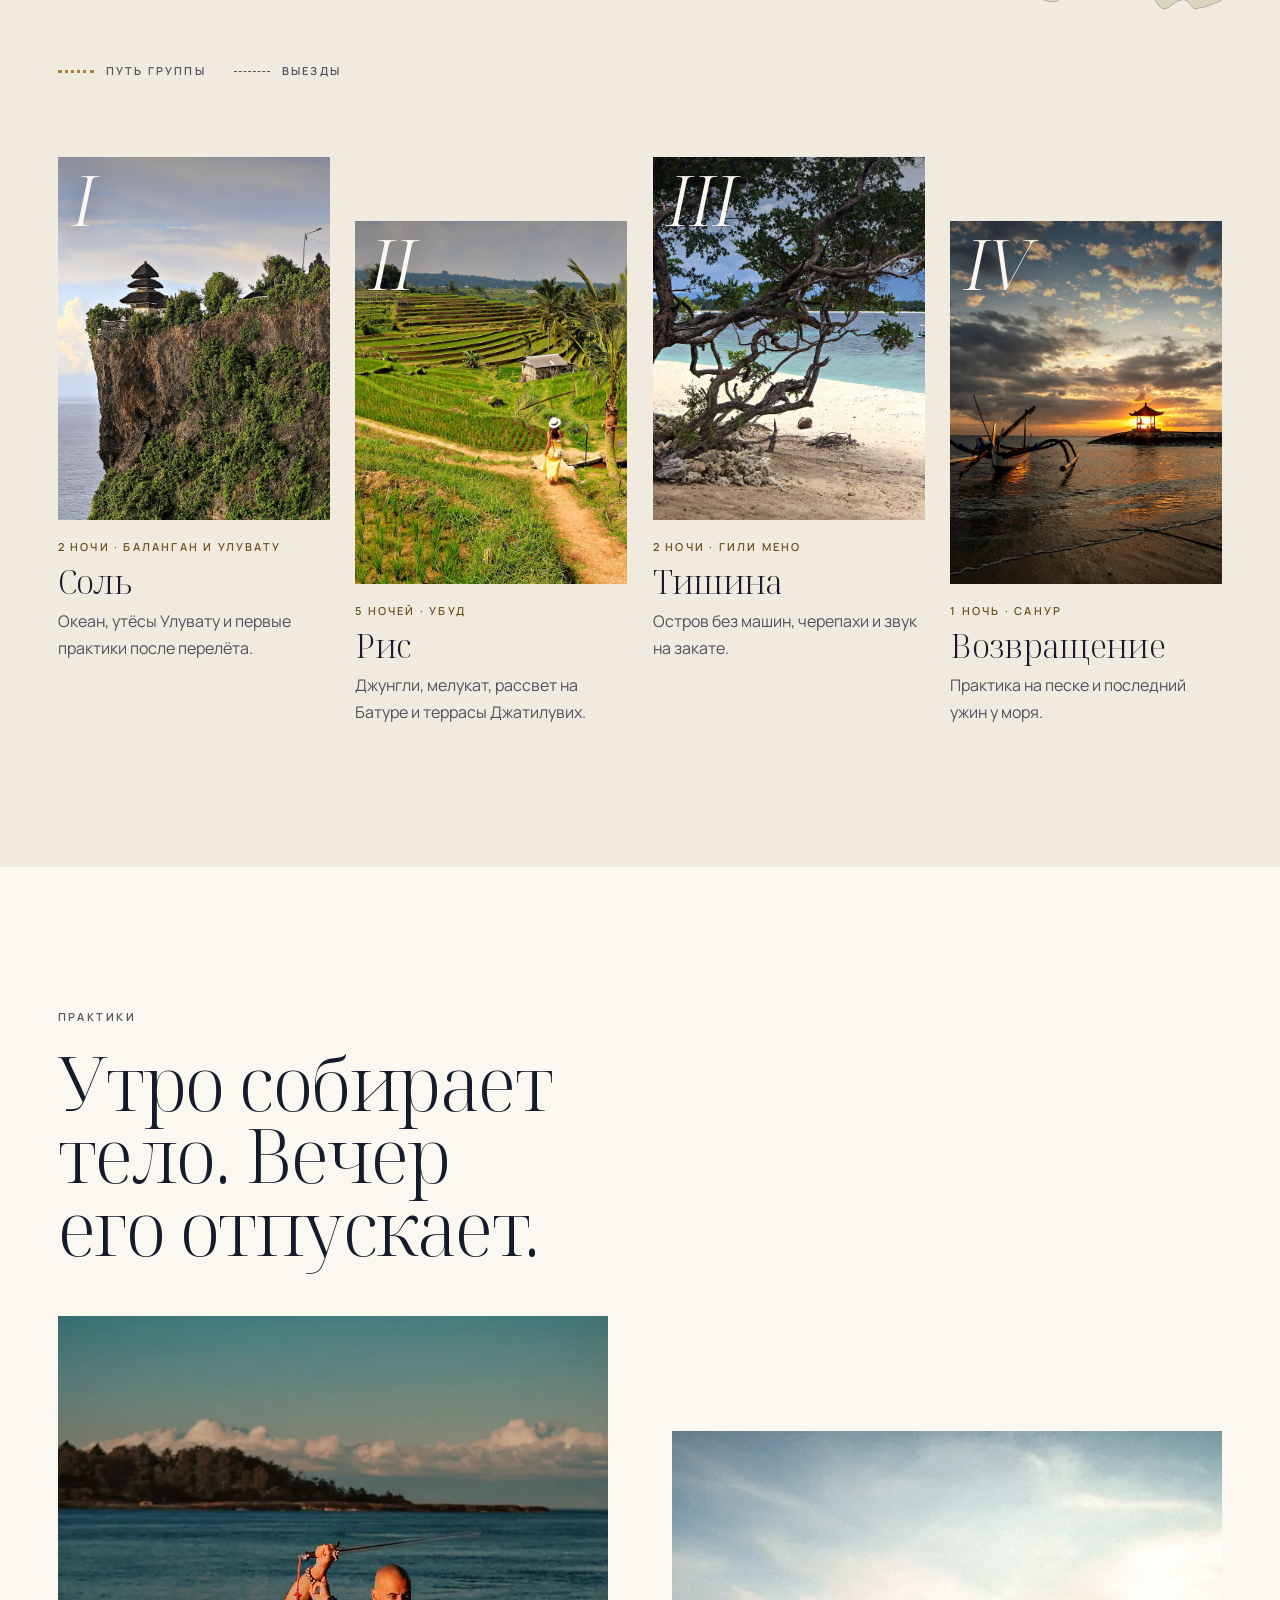
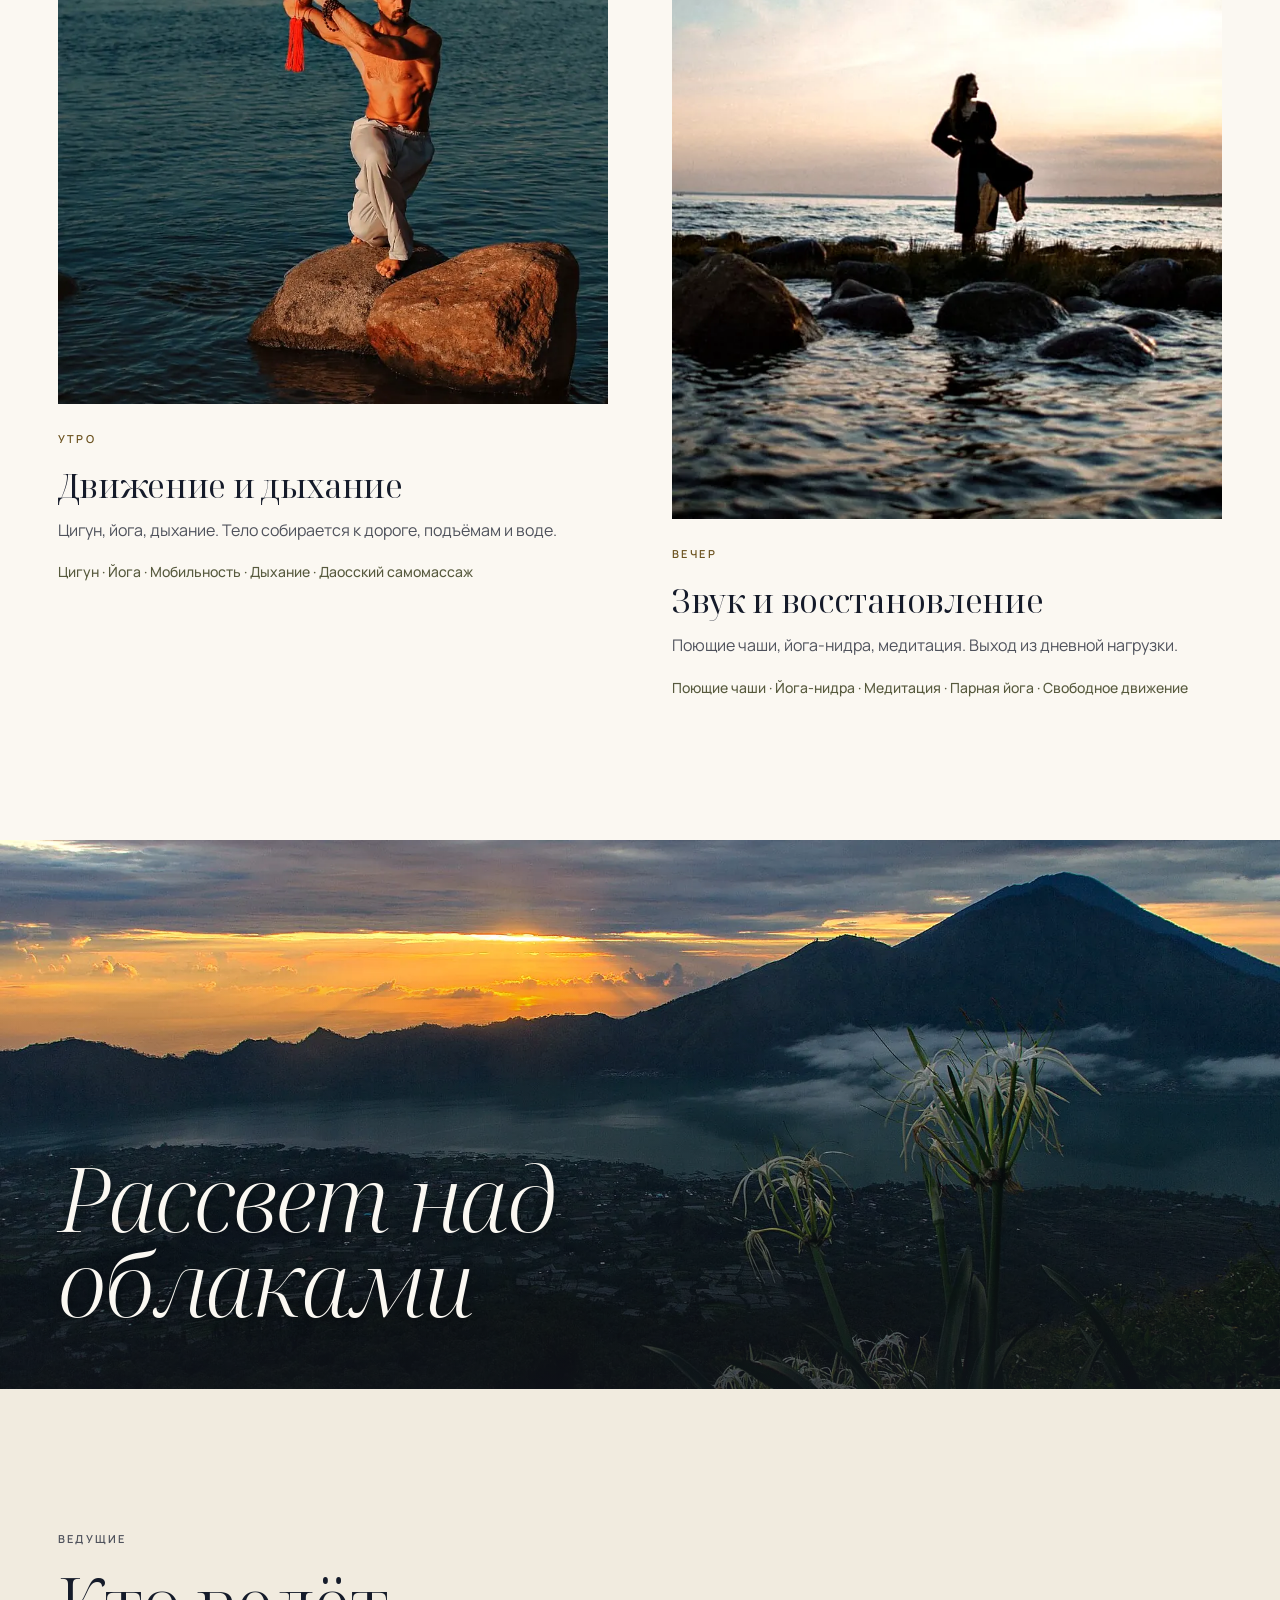
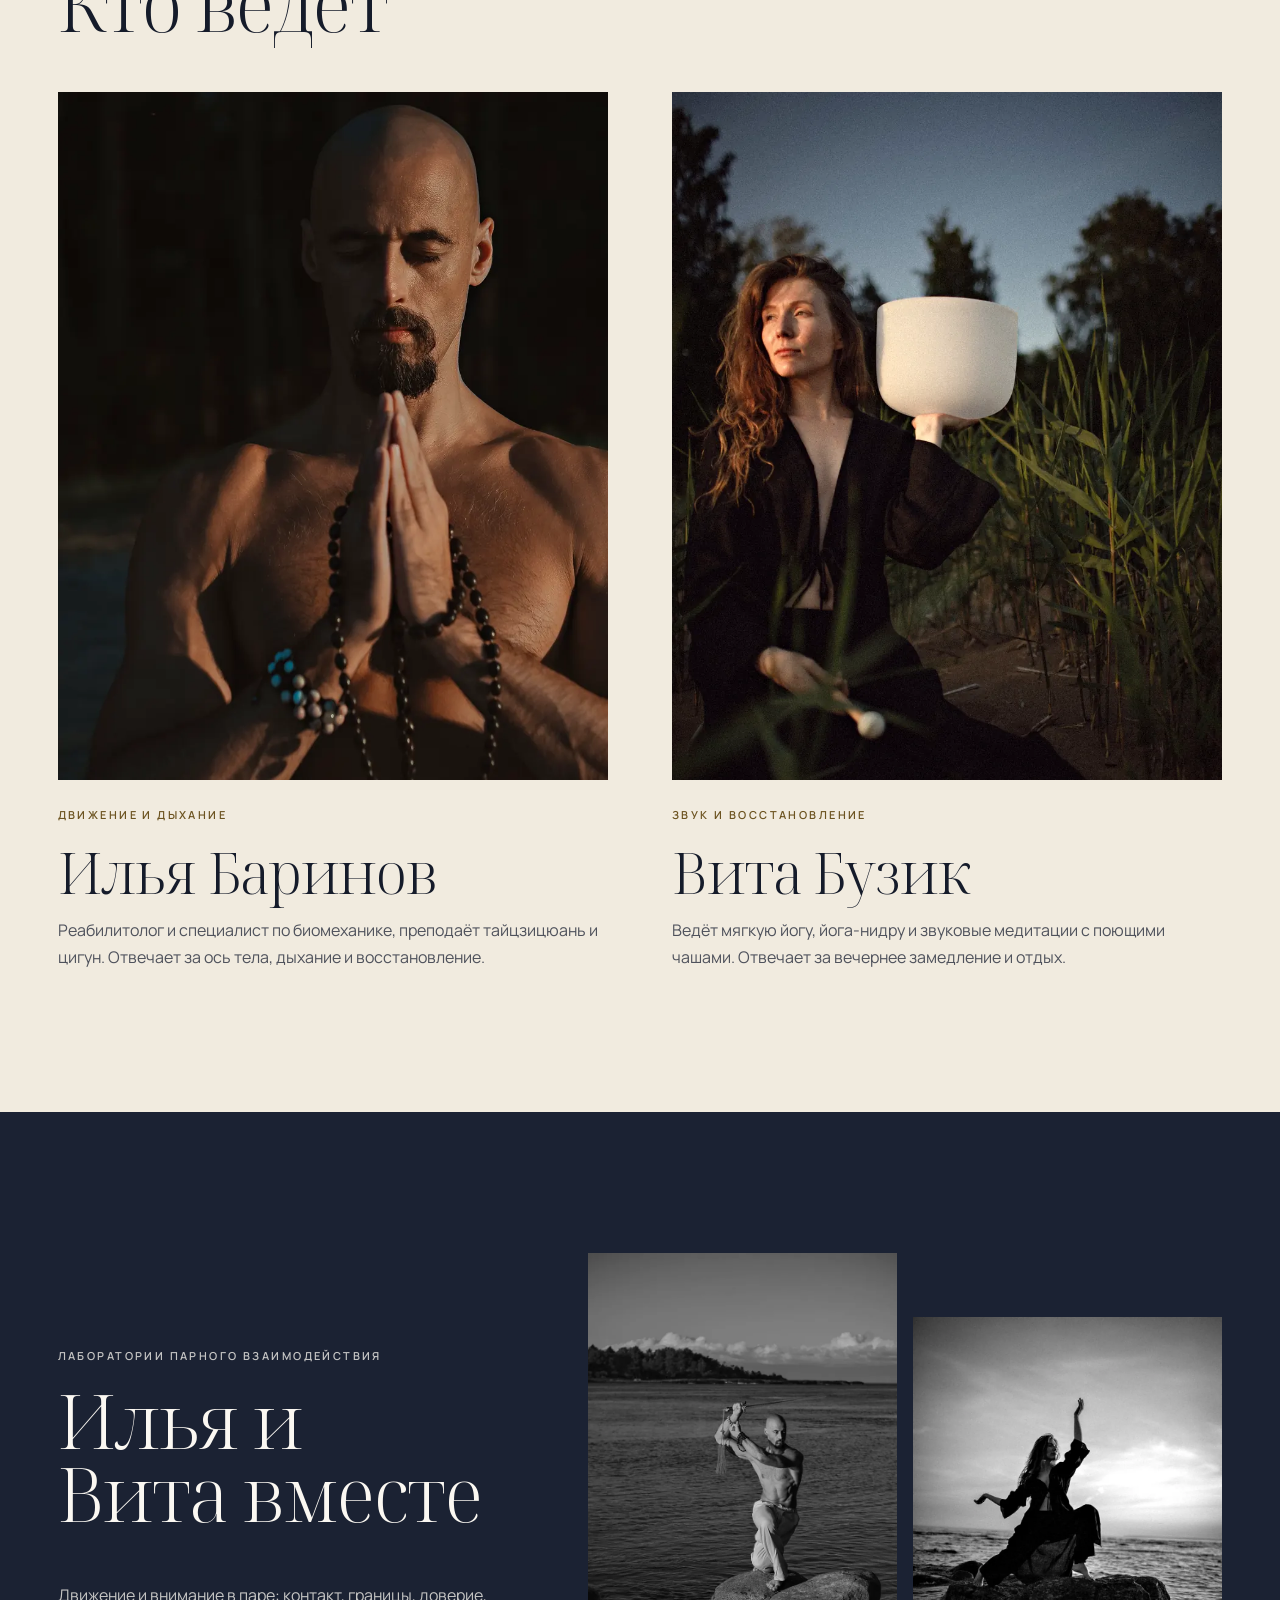
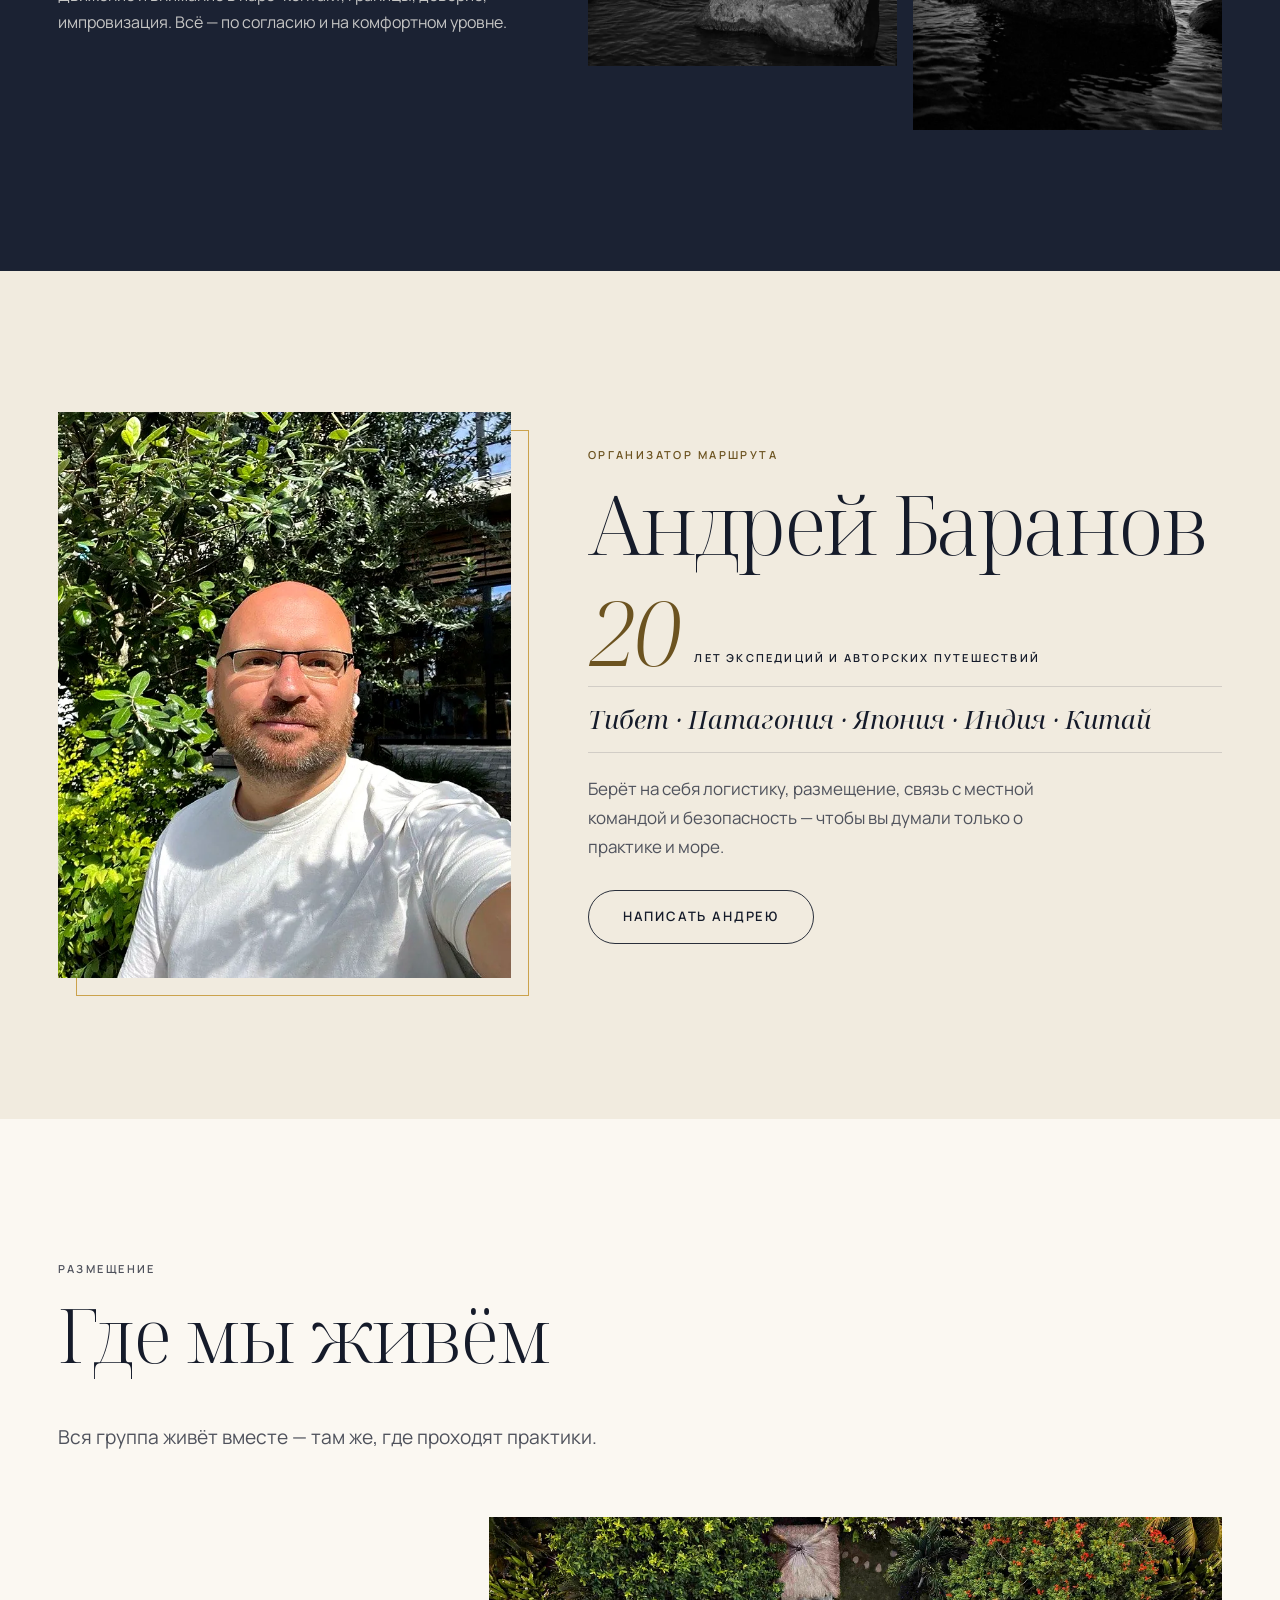
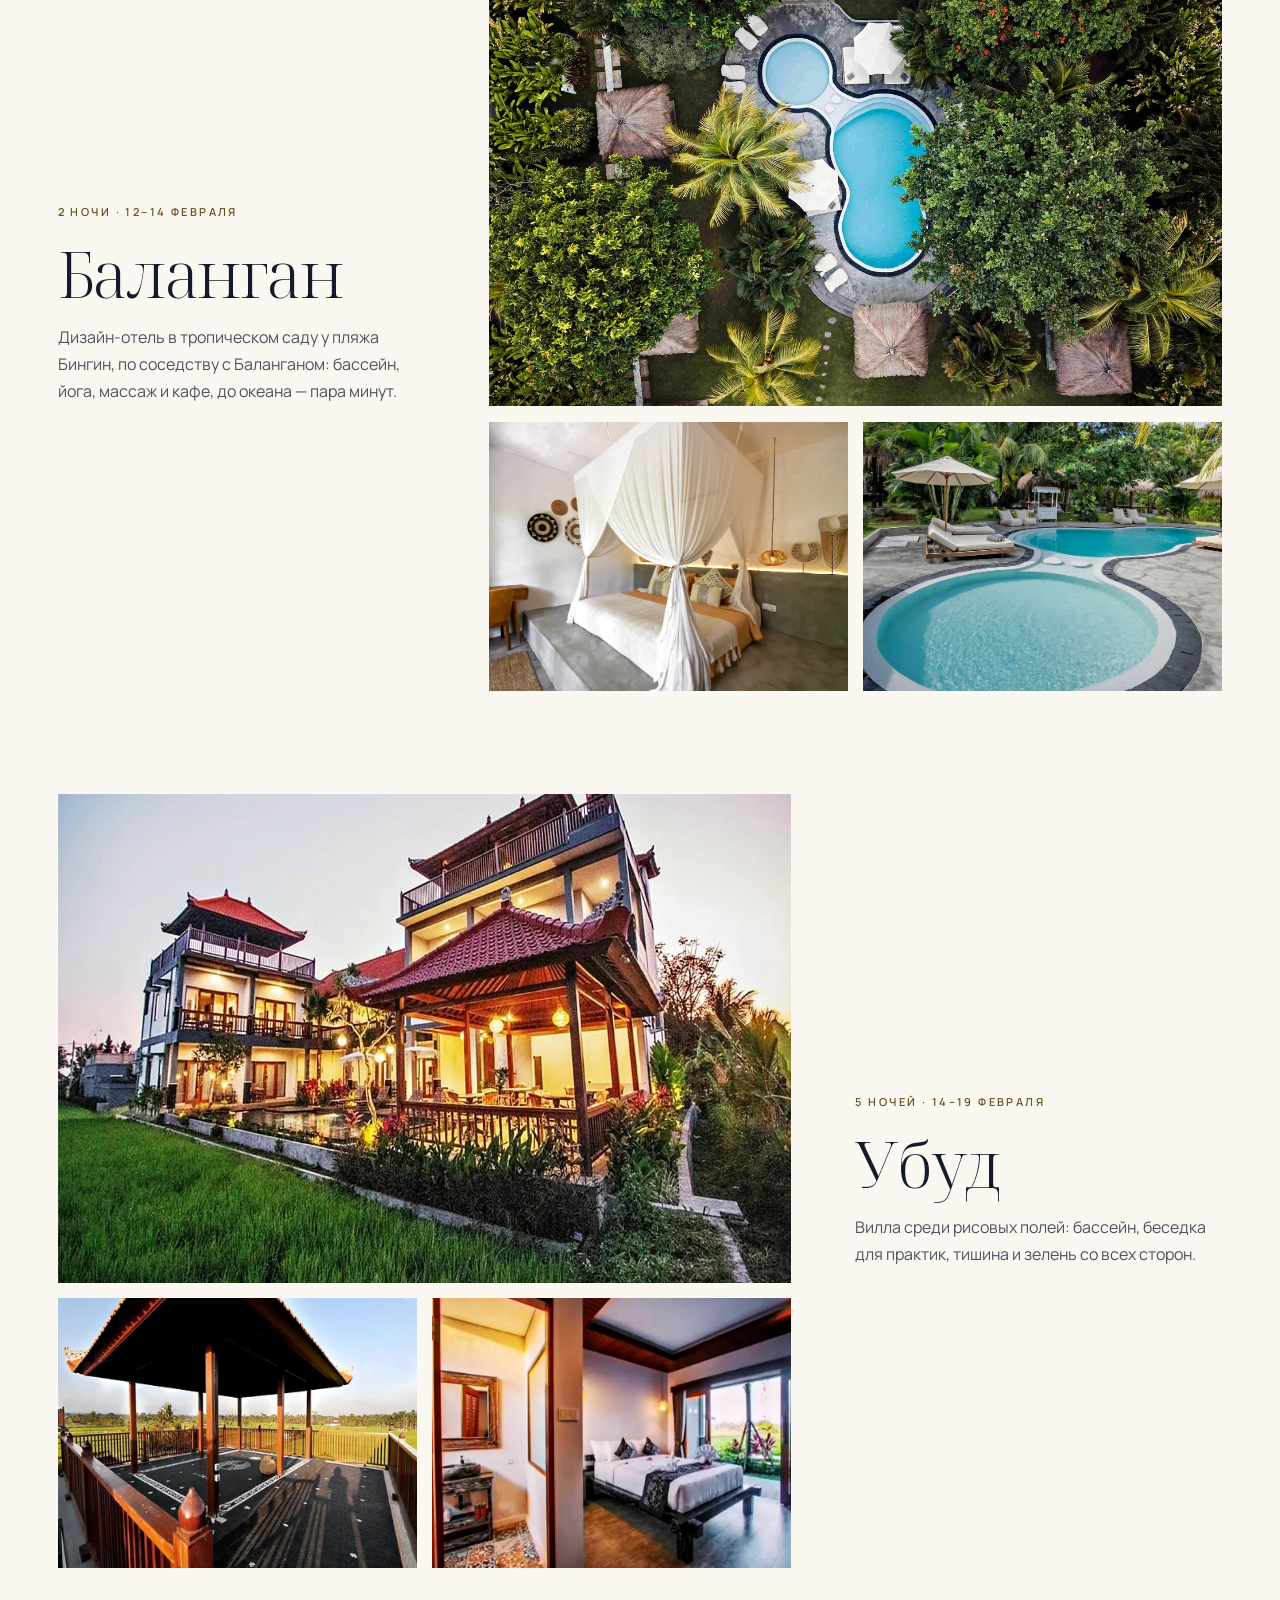
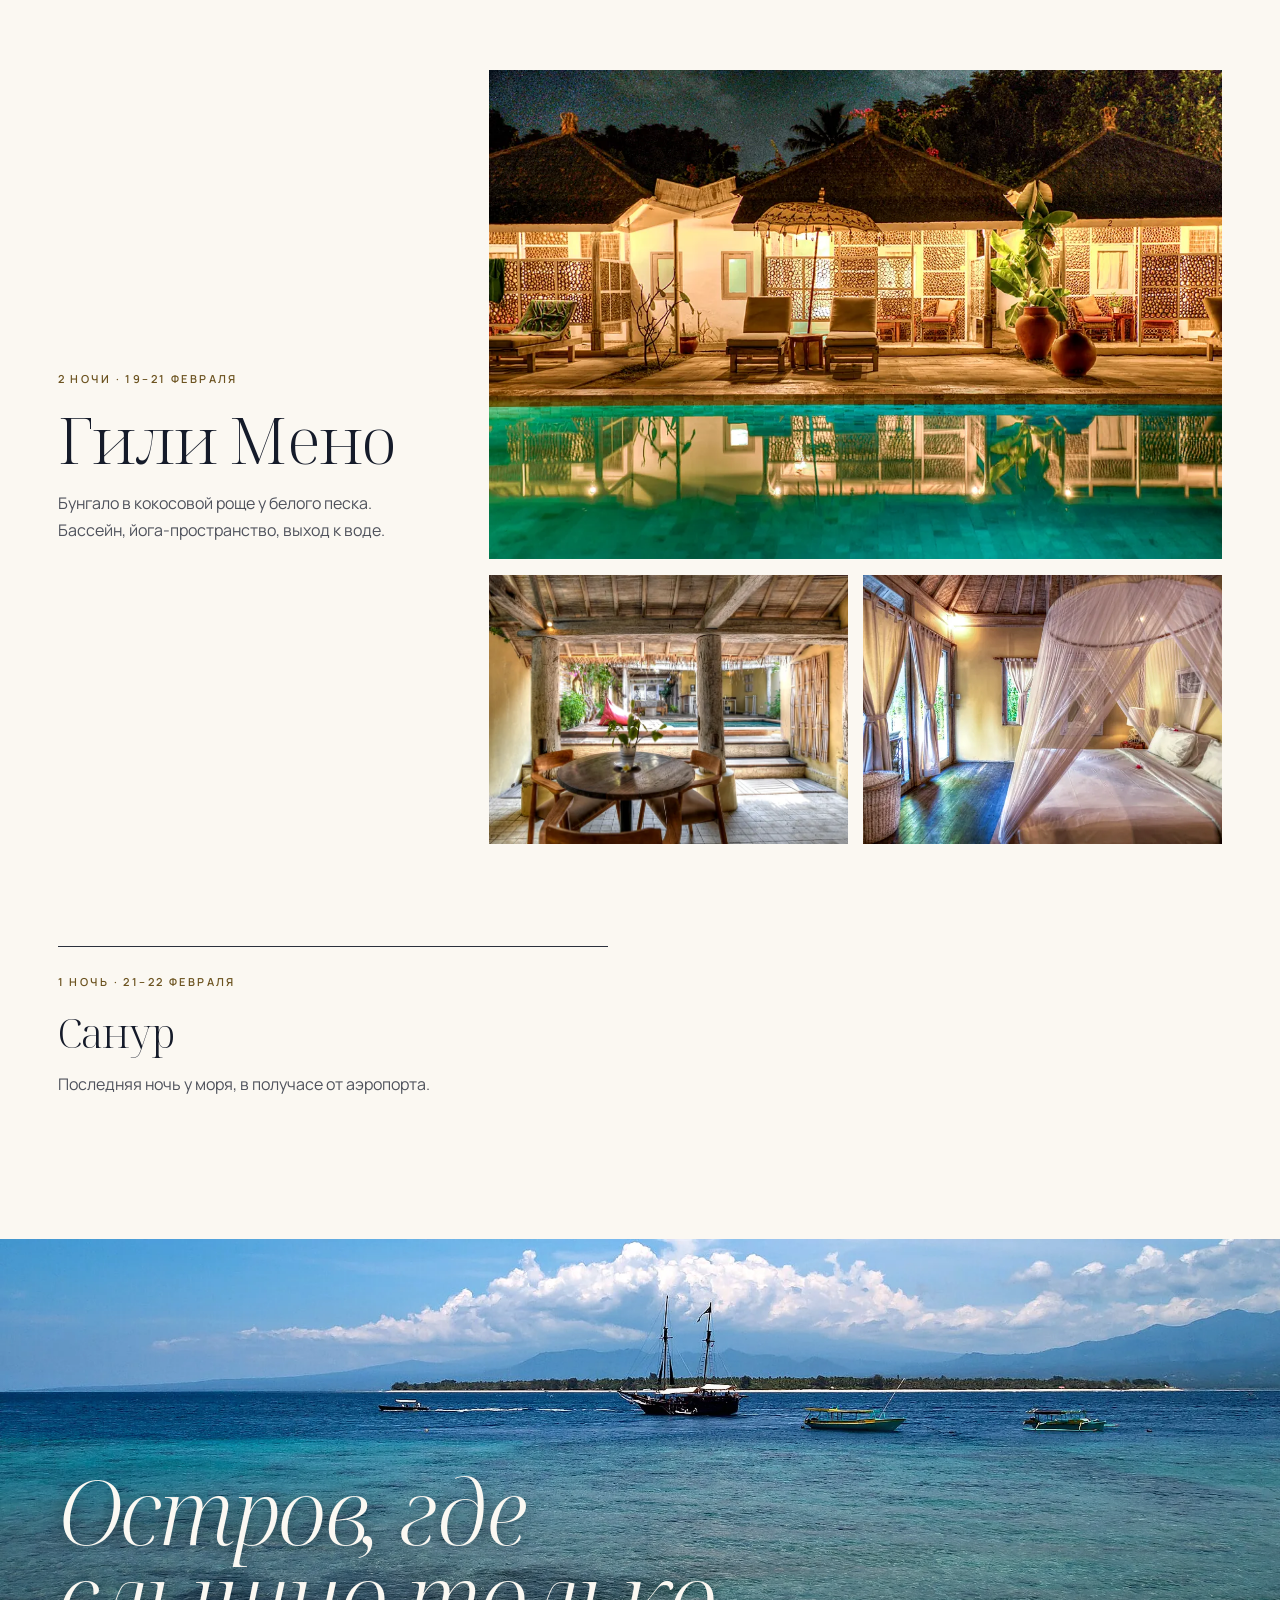
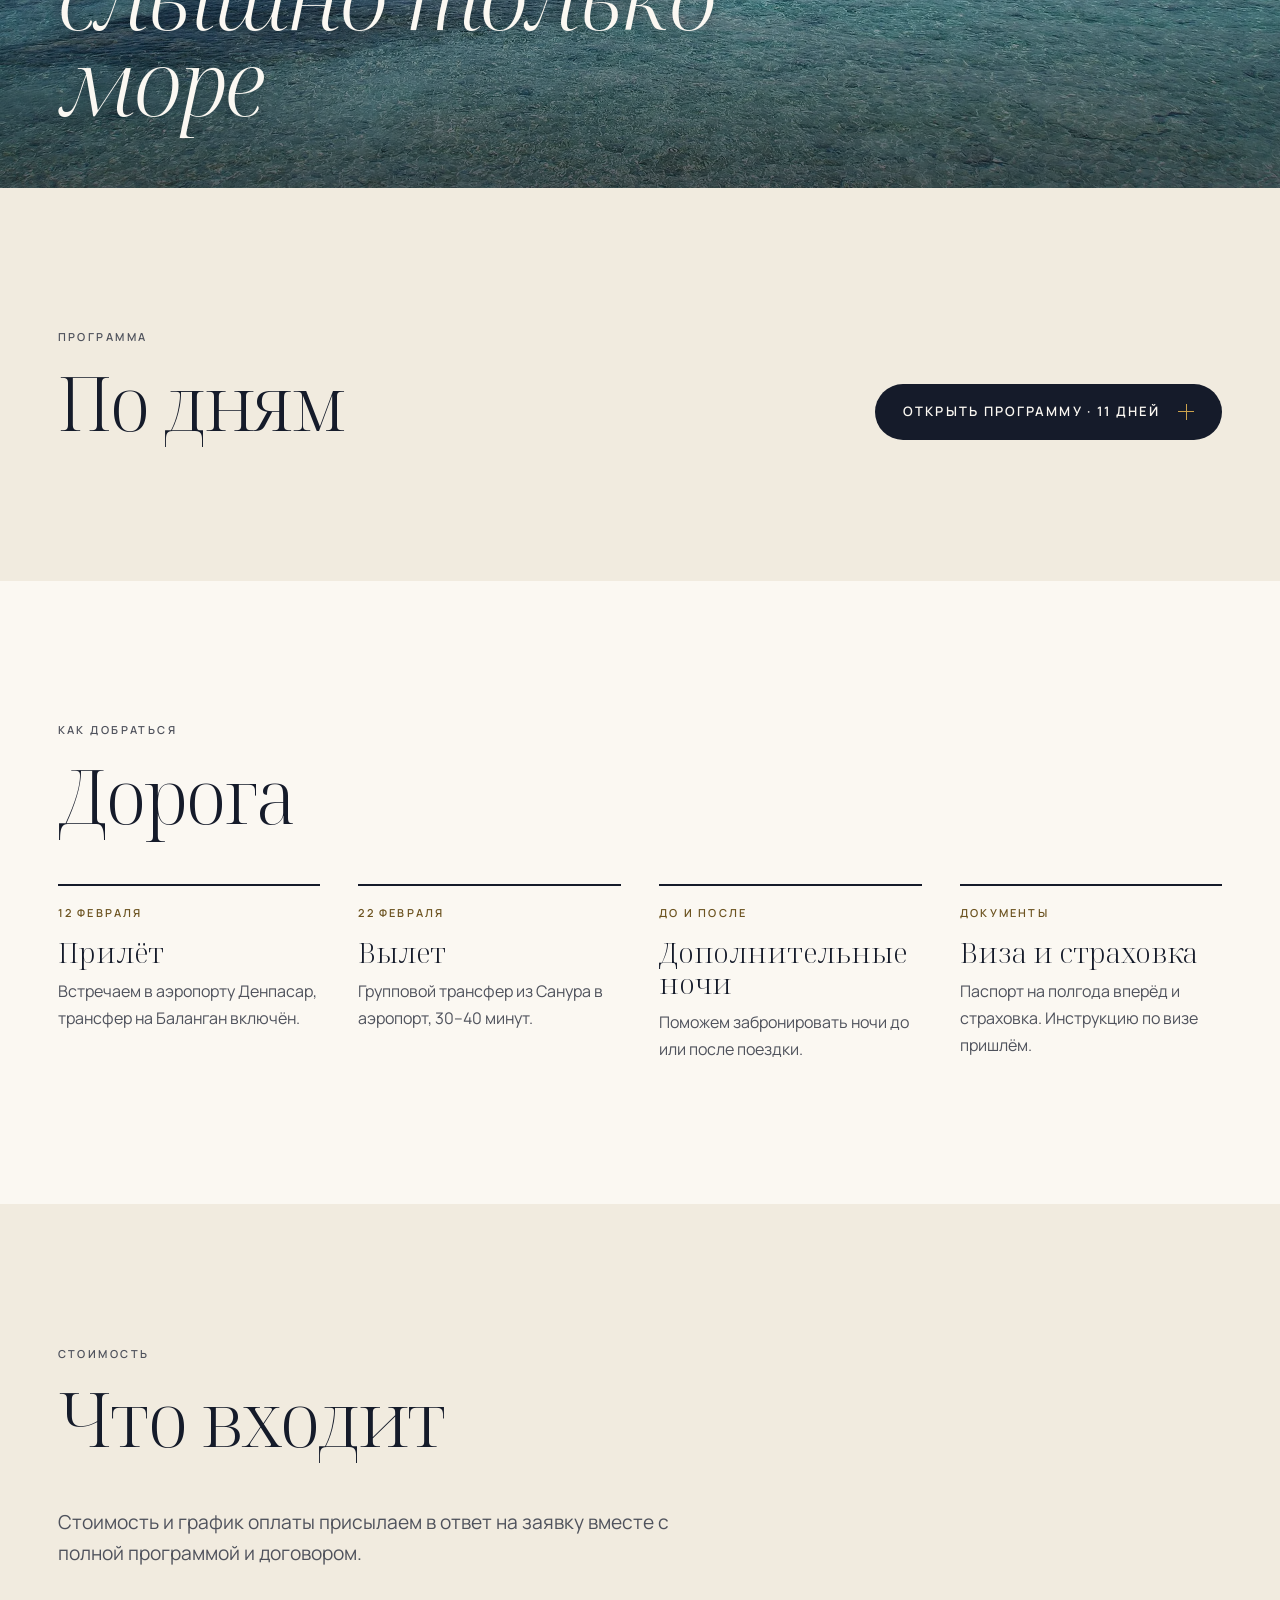
==== commit 65b40659: "Bali: neutral cover, program behind one toggle, new photos - Cover: golden sunset at Uluwatu instead" ====
--- a/bali/index.html
+++ b/bali/index.html
@@ -55,10 +55,10 @@
           <a class="btn btn--primary" href="#request" data-goal="cta_hero">Оставить заявку</a>
           <a class="btn btn--line" href="#route" data-goal="cta_route">Смотреть маршрут</a>
         </div>
-        <ul class="cover__lines"><li><a href="#practices"><span class="cover__kicker">Практики</span><span class="cover__line">Цигун на рассвете и звук поющих чаш на закате</span></a></li><li><a href="#program"><span class="cover__kicker">Маршрут</span><span class="cover__line">Мелукат, рассвет на Батуре, террасы Джатилувих</span></a></li><li><a href="#stay"><span class="cover__kicker">Где живём</span><span class="cover__line">Вилла над джунглями Убуда и бунгало у моря</span></a></li></ul>
+        <ul class="cover__lines"><li><a href="#practices"><span class="cover__kicker">Практики</span><span class="cover__line">Цигун на рассвете и звук поющих чаш на закате</span></a></li><li><a href="#program"><span class="cover__kicker">Маршрут</span><span class="cover__line">Мелукат, рассвет на Батуре, террасы Джатилувих</span></a></li><li><a href="#stay"><span class="cover__kicker">Где живём</span><span class="cover__line">Вилла среди рисовых полей Убуда и бунгало у моря</span></a></li></ul>
       </div>
       <figure class="cover__photo">
-        <picture><source type="image/webp" media="(max-width: 700px)" srcset="images/cover-m.webp"><source type="image/webp" srcset="images/cover.webp"><source media="(max-width: 700px)" srcset="images/cover-m.jpg"><img src="images/cover.jpg" alt="Вита с хрустальной поющей чашей в золотом свете заката" width="853" height="1066" sizes="(max-width: 860px) 100vw, 50vw" loading="eager" fetchpriority="high" decoding="async"></picture>
+        <picture><source type="image/webp" media="(max-width: 700px)" srcset="images/cover-m.webp"><source type="image/webp" srcset="images/cover.webp"><source media="(max-width: 700px)" srcset="images/cover-m.jpg"><img src="images/cover.jpg" alt="Золотой закат над океаном у скал Улувату" width="1200" height="1500" sizes="(max-width: 860px) 100vw, 50vw" loading="eager" fetchpriority="high" decoding="async"></picture>
         <div class="stamp" aria-hidden="true">
           <svg viewBox="0 0 200 200"><defs><path id="stamp-ring" d="M100,100 m-74,0 a74,74 0 1,1 148,0 a74,74 0 1,1 -148,0"/></defs>
             <text><textPath href="#stamp-ring" textLength="462">Бали · Гили Мено · 12–22 февраля 2027 · </textPath></text></svg>
@@ -100,7 +100,7 @@
     <h2 class="h2" id="strip-title">Бали в кадрах</h2>
   </div>
   <div class="strip__viewport" tabindex="0" aria-label="Лента фотографий, прокручивается">
-    <div class="strip__track"><figure class="strip__item strip__item--tall"><picture><source type="image/webp" media="(max-width: 700px)" srcset="images/f-kecak-m.webp"><source type="image/webp" srcset="images/f-kecak.webp"><source media="(max-width: 700px)" srcset="images/f-kecak-m.jpg"><img src="images/f-kecak.jpg" alt="Танец кечак у огня" width="560" height="700" sizes="(max-width: 700px) 60vw, 30vw" loading="eager" fetchpriority="low" decoding="async"></picture></figure><figure class="strip__item strip__item--wide"><picture><source type="image/webp" media="(max-width: 700px)" srcset="images/f-meno-m.webp"><source type="image/webp" srcset="images/f-meno.webp"><source media="(max-width: 700px)" srcset="images/f-meno-m.jpg"><img src="images/f-meno.jpg" alt="Гили Мено: лодки и вулкан Ринджани на Ломбоке" width="840" height="560" sizes="(max-width: 700px) 60vw, 30vw" loading="eager" fetchpriority="low" decoding="async"></picture></figure><figure class="strip__item strip__item--sq"><picture><source type="image/webp" media="(max-width: 700px)" srcset="images/f-offering-m.webp"><source type="image/webp" srcset="images/f-offering.webp"><source media="(max-width: 700px)" srcset="images/f-offering-m.jpg"><img src="images/f-offering.jpg" alt="Чананг сари — ежедневное подношение из листьев и цветов" width="620" height="620" sizes="(max-width: 700px) 60vw, 30vw" loading="eager" fetchpriority="low" decoding="async"></picture></figure><figure class="strip__item strip__item--tall"><picture><source type="image/webp" media="(max-width: 700px)" srcset="images/f-dancer-m.webp"><source type="image/webp" srcset="images/f-dancer.webp"><source media="(max-width: 700px)" srcset="images/f-dancer-m.jpg"><img src="images/f-dancer.jpg" alt="Балийская танцовщица в золотом головном уборе" width="560" height="700" sizes="(max-width: 700px) 60vw, 30vw" loading="eager" fetchpriority="low" decoding="async"></picture></figure><figure class="strip__item strip__item--wide"><picture><source type="image/webp" media="(max-width: 700px)" srcset="images/f-jukung-m.webp"><source type="image/webp" srcset="images/f-jukung.webp"><source media="(max-width: 700px)" srcset="images/f-jukung-m.jpg"><img src="images/f-jukung.jpg" alt="Яркие лодки-джукунги на пляже" width="840" height="560" sizes="(max-width: 700px) 60vw, 30vw" loading="eager" fetchpriority="low" decoding="async"></picture></figure><figure class="strip__item strip__item--tall"><picture><source type="image/webp" media="(max-width: 700px)" srcset="images/f-penjor-m.webp"><source type="image/webp" srcset="images/f-penjor.webp"><source media="(max-width: 700px)" srcset="images/f-penjor-m.jpg"><img src="images/f-penjor.jpg" alt="Белый пенджор у храма Тирта Эмпул" width="560" height="700" sizes="(max-width: 700px) 60vw, 30vw" loading="eager" fetchpriority="low" decoding="async"></picture></figure><figure class="strip__item strip__item--wide"><picture><source type="image/webp" media="(max-width: 700px)" srcset="images/f-uluwatu-m.webp"><source type="image/webp" srcset="images/f-uluwatu.webp"><source media="(max-width: 700px)" srcset="images/f-uluwatu-m.jpg"><img src="images/f-uluwatu.jpg" alt="Закат над утёсами Улувату" width="840" height="560" sizes="(max-width: 700px) 60vw, 30vw" loading="eager" fetchpriority="low" decoding="async"></picture></figure><figure class="strip__item strip__item--sq"><picture><source type="image/webp" media="(max-width: 700px)" srcset="images/f-coconut-m.webp"><source type="image/webp" srcset="images/f-coconut.webp"><source media="(max-width: 700px)" srcset="images/f-coconut-m.jpg"><img src="images/f-coconut.jpg" alt="Кокосовая пальма на фоне неба" width="620" height="620" sizes="(max-width: 700px) 60vw, 30vw" loading="eager" fetchpriority="low" decoding="async"></picture></figure><figure class="strip__item strip__item--tall"><picture><source type="image/webp" media="(max-width: 700px)" srcset="images/f-gate-m.webp"><source type="image/webp" srcset="images/f-gate.webp"><source media="(max-width: 700px)" srcset="images/f-gate-m.jpg"><img src="images/f-gate.jpg" alt="Расщеплённые врата балийского храма" width="560" height="700" sizes="(max-width: 700px) 60vw, 30vw" loading="eager" fetchpriority="low" decoding="async"></picture></figure><figure class="strip__item strip__item--sq"><picture><source type="image/webp" media="(max-width: 700px)" srcset="images/f-batukaru-m.webp"><source type="image/webp" srcset="images/f-batukaru.webp"><source media="(max-width: 700px)" srcset="images/f-batukaru-m.jpg"><img src="images/f-batukaru.jpg" alt="Церемония в храме Батукару" width="620" height="620" sizes="(max-width: 700px) 60vw, 30vw" loading="eager" fetchpriority="low" decoding="async"></picture></figure><figure class="strip__item strip__item--tall"><picture><source type="image/webp" media="(max-width: 700px)" srcset="images/f-jungle-m.webp"><source type="image/webp" srcset="images/f-jungle.webp"><source media="(max-width: 700px)" srcset="images/f-jungle-m.jpg"><img src="images/f-jungle.jpg" alt="Джунгли Бали" width="540" height="675" sizes="(max-width: 700px) 60vw, 30vw" loading="eager" fetchpriority="low" decoding="async"></picture></figure><figure class="strip__item strip__item--tall" aria-hidden="true"><picture><source type="image/webp" media="(max-width: 700px)" srcset="images/f-kecak-m.webp"><source type="image/webp" srcset="images/f-kecak.webp"><source media="(max-width: 700px)" srcset="images/f-kecak-m.jpg"><img src="images/f-kecak.jpg" alt="" width="560" height="700" sizes="(max-width: 700px) 60vw, 30vw" loading="eager" fetchpriority="low" decoding="async"></picture></figure><figure class="strip__item strip__item--wide" aria-hidden="true"><picture><source type="image/webp" media="(max-width: 700px)" srcset="images/f-meno-m.webp"><source type="image/webp" srcset="images/f-meno.webp"><source media="(max-width: 700px)" srcset="images/f-meno-m.jpg"><img src="images/f-meno.jpg" alt="" width="840" height="560" sizes="(max-width: 700px) 60vw, 30vw" loading="eager" fetchpriority="low" decoding="async"></picture></figure><figure class="strip__item strip__item--sq" aria-hidden="true"><picture><source type="image/webp" media="(max-width: 700px)" srcset="images/f-offering-m.webp"><source type="image/webp" srcset="images/f-offering.webp"><source media="(max-width: 700px)" srcset="images/f-offering-m.jpg"><img src="images/f-offering.jpg" alt="" width="620" height="620" sizes="(max-width: 700px) 60vw, 30vw" loading="eager" fetchpriority="low" decoding="async"></picture></figure><figure class="strip__item strip__item--tall" aria-hidden="true"><picture><source type="image/webp" media="(max-width: 700px)" srcset="images/f-dancer-m.webp"><source type="image/webp" srcset="images/f-dancer.webp"><source media="(max-width: 700px)" srcset="images/f-dancer-m.jpg"><img src="images/f-dancer.jpg" alt="" width="560" height="700" sizes="(max-width: 700px) 60vw, 30vw" loading="eager" fetchpriority="low" decoding="async"></picture></figure><figure class="strip__item strip__item--wide" aria-hidden="true"><picture><source type="image/webp" media="(max-width: 700px)" srcset="images/f-jukung-m.webp"><source type="image/webp" srcset="images/f-jukung.webp"><source media="(max-width: 700px)" srcset="images/f-jukung-m.jpg"><img src="images/f-jukung.jpg" alt="" width="840" height="560" sizes="(max-width: 700px) 60vw, 30vw" loading="eager" fetchpriority="low" decoding="async"></picture></figure><figure class="strip__item strip__item--tall" aria-hidden="true"><picture><source type="image/webp" media="(max-width: 700px)" srcset="images/f-penjor-m.webp"><source type="image/webp" srcset="images/f-penjor.webp"><source media="(max-width: 700px)" srcset="images/f-penjor-m.jpg"><img src="images/f-penjor.jpg" alt="" width="560" height="700" sizes="(max-width: 700px) 60vw, 30vw" loading="eager" fetchpriority="low" decoding="async"></picture></figure><figure class="strip__item strip__item--wide" aria-hidden="true"><picture><source type="image/webp" media="(max-width: 700px)" srcset="images/f-uluwatu-m.webp"><source type="image/webp" srcset="images/f-uluwatu.webp"><source media="(max-width: 700px)" srcset="images/f-uluwatu-m.jpg"><img src="images/f-uluwatu.jpg" alt="" width="840" height="560" sizes="(max-width: 700px) 60vw, 30vw" loading="eager" fetchpriority="low" decoding="async"></picture></figure><figure class="strip__item strip__item--sq" aria-hidden="true"><picture><source type="image/webp" media="(max-width: 700px)" srcset="images/f-coconut-m.webp"><source type="image/webp" srcset="images/f-coconut.webp"><source media="(max-width: 700px)" srcset="images/f-coconut-m.jpg"><img src="images/f-coconut.jpg" alt="" width="620" height="620" sizes="(max-width: 700px) 60vw, 30vw" loading="eager" fetchpriority="low" decoding="async"></picture></figure><figure class="strip__item strip__item--tall" aria-hidden="true"><picture><source type="image/webp" media="(max-width: 700px)" srcset="images/f-gate-m.webp"><source type="image/webp" srcset="images/f-gate.webp"><source media="(max-width: 700px)" srcset="images/f-gate-m.jpg"><img src="images/f-gate.jpg" alt="" width="560" height="700" sizes="(max-width: 700px) 60vw, 30vw" loading="eager" fetchpriority="low" decoding="async"></picture></figure><figure class="strip__item strip__item--sq" aria-hidden="true"><picture><source type="image/webp" media="(max-width: 700px)" srcset="images/f-batukaru-m.webp"><source type="image/webp" srcset="images/f-batukaru.webp"><source media="(max-width: 700px)" srcset="images/f-batukaru-m.jpg"><img src="images/f-batukaru.jpg" alt="" width="620" height="620" sizes="(max-width: 700px) 60vw, 30vw" loading="eager" fetchpriority="low" decoding="async"></picture></figure><figure class="strip__item strip__item--tall" aria-hidden="true"><picture><source type="image/webp" media="(max-width: 700px)" srcset="images/f-jungle-m.webp"><source type="image/webp" srcset="images/f-jungle.webp"><source media="(max-width: 700px)" srcset="images/f-jungle-m.jpg"><img src="images/f-jungle.jpg" alt="" width="540" height="675" sizes="(max-width: 700px) 60vw, 30vw" loading="eager" fetchpriority="low" decoding="async"></picture></figure></div>
+    <div class="strip__track"><figure class="strip__item strip__item--tall"><picture><source type="image/webp" media="(max-width: 700px)" srcset="images/f-kecak-m.webp"><source type="image/webp" srcset="images/f-kecak.webp"><source media="(max-width: 700px)" srcset="images/f-kecak-m.jpg"><img src="images/f-kecak.jpg" alt="Танец кечак у огня" width="560" height="700" sizes="(max-width: 700px) 60vw, 30vw" loading="eager" fetchpriority="low" decoding="async"></picture></figure><figure class="strip__item strip__item--wide"><picture><source type="image/webp" media="(max-width: 700px)" srcset="images/f-meno-m.webp"><source type="image/webp" srcset="images/f-meno.webp"><source media="(max-width: 700px)" srcset="images/f-meno-m.jpg"><img src="images/f-meno.jpg" alt="Гили Мено: лодки и вулкан Ринджани на Ломбоке" width="840" height="560" sizes="(max-width: 700px) 60vw, 30vw" loading="eager" fetchpriority="low" decoding="async"></picture></figure><figure class="strip__item strip__item--sq"><picture><source type="image/webp" media="(max-width: 700px)" srcset="images/f-offering-m.webp"><source type="image/webp" srcset="images/f-offering.webp"><source media="(max-width: 700px)" srcset="images/f-offering-m.jpg"><img src="images/f-offering.jpg" alt="Чананг сари — ежедневное подношение из листьев и цветов" width="620" height="620" sizes="(max-width: 700px) 60vw, 30vw" loading="eager" fetchpriority="low" decoding="async"></picture></figure><figure class="strip__item strip__item--tall"><picture><source type="image/webp" media="(max-width: 700px)" srcset="images/f-dancer-m.webp"><source type="image/webp" srcset="images/f-dancer.webp"><source media="(max-width: 700px)" srcset="images/f-dancer-m.jpg"><img src="images/f-dancer.jpg" alt="Балийская танцовщица в золотом головном уборе" width="560" height="700" sizes="(max-width: 700px) 60vw, 30vw" loading="eager" fetchpriority="low" decoding="async"></picture></figure><figure class="strip__item strip__item--wide"><picture><source type="image/webp" media="(max-width: 700px)" srcset="images/f-jukung-m.webp"><source type="image/webp" srcset="images/f-jukung.webp"><source media="(max-width: 700px)" srcset="images/f-jukung-m.jpg"><img src="images/f-jukung.jpg" alt="Яркие лодки-джукунги на пляже" width="840" height="560" sizes="(max-width: 700px) 60vw, 30vw" loading="eager" fetchpriority="low" decoding="async"></picture></figure><figure class="strip__item strip__item--wide"><picture><source type="image/webp" media="(max-width: 700px)" srcset="images/f-kecak-fire-m.webp"><source type="image/webp" srcset="images/f-kecak-fire.webp"><source media="(max-width: 700px)" srcset="images/f-kecak-fire-m.jpg"><img src="images/f-kecak-fire.jpg" alt="Огненный кечак: танцоры вокруг костра на закате" width="840" height="560" sizes="(max-width: 700px) 60vw, 30vw" loading="eager" fetchpriority="low" decoding="async"></picture></figure><figure class="strip__item strip__item--tall"><picture><source type="image/webp" media="(max-width: 700px)" srcset="images/f-penjor-m.webp"><source type="image/webp" srcset="images/f-penjor.webp"><source media="(max-width: 700px)" srcset="images/f-penjor-m.jpg"><img src="images/f-penjor.jpg" alt="Белый пенджор у храма Тирта Эмпул" width="560" height="700" sizes="(max-width: 700px) 60vw, 30vw" loading="eager" fetchpriority="low" decoding="async"></picture></figure><figure class="strip__item strip__item--sq"><picture><source type="image/webp" media="(max-width: 700px)" srcset="images/f-coconut-m.webp"><source type="image/webp" srcset="images/f-coconut.webp"><source media="(max-width: 700px)" srcset="images/f-coconut-m.jpg"><img src="images/f-coconut.jpg" alt="Кокосовая пальма на фоне неба" width="620" height="620" sizes="(max-width: 700px) 60vw, 30vw" loading="eager" fetchpriority="low" decoding="async"></picture></figure><figure class="strip__item strip__item--tall"><picture><source type="image/webp" media="(max-width: 700px)" srcset="images/f-gate-m.webp"><source type="image/webp" srcset="images/f-gate.webp"><source media="(max-width: 700px)" srcset="images/f-gate-m.jpg"><img src="images/f-gate.jpg" alt="Расщеплённые врата балийского храма" width="560" height="700" sizes="(max-width: 700px) 60vw, 30vw" loading="eager" fetchpriority="low" decoding="async"></picture></figure><figure class="strip__item strip__item--sq"><picture><source type="image/webp" media="(max-width: 700px)" srcset="images/f-batukaru-m.webp"><source type="image/webp" srcset="images/f-batukaru.webp"><source media="(max-width: 700px)" srcset="images/f-batukaru-m.jpg"><img src="images/f-batukaru.jpg" alt="Церемония в храме Батукару" width="620" height="620" sizes="(max-width: 700px) 60vw, 30vw" loading="eager" fetchpriority="low" decoding="async"></picture></figure><figure class="strip__item strip__item--tall"><picture><source type="image/webp" media="(max-width: 700px)" srcset="images/f-jungle-m.webp"><source type="image/webp" srcset="images/f-jungle.webp"><source media="(max-width: 700px)" srcset="images/f-jungle-m.jpg"><img src="images/f-jungle.jpg" alt="Джунгли Бали" width="540" height="675" sizes="(max-width: 700px) 60vw, 30vw" loading="eager" fetchpriority="low" decoding="async"></picture></figure><figure class="strip__item strip__item--tall" aria-hidden="true"><picture><source type="image/webp" media="(max-width: 700px)" srcset="images/f-kecak-m.webp"><source type="image/webp" srcset="images/f-kecak.webp"><source media="(max-width: 700px)" srcset="images/f-kecak-m.jpg"><img src="images/f-kecak.jpg" alt="" width="560" height="700" sizes="(max-width: 700px) 60vw, 30vw" loading="eager" fetchpriority="low" decoding="async"></picture></figure><figure class="strip__item strip__item--wide" aria-hidden="true"><picture><source type="image/webp" media="(max-width: 700px)" srcset="images/f-meno-m.webp"><source type="image/webp" srcset="images/f-meno.webp"><source media="(max-width: 700px)" srcset="images/f-meno-m.jpg"><img src="images/f-meno.jpg" alt="" width="840" height="560" sizes="(max-width: 700px) 60vw, 30vw" loading="eager" fetchpriority="low" decoding="async"></picture></figure><figure class="strip__item strip__item--sq" aria-hidden="true"><picture><source type="image/webp" media="(max-width: 700px)" srcset="images/f-offering-m.webp"><source type="image/webp" srcset="images/f-offering.webp"><source media="(max-width: 700px)" srcset="images/f-offering-m.jpg"><img src="images/f-offering.jpg" alt="" width="620" height="620" sizes="(max-width: 700px) 60vw, 30vw" loading="eager" fetchpriority="low" decoding="async"></picture></figure><figure class="strip__item strip__item--tall" aria-hidden="true"><picture><source type="image/webp" media="(max-width: 700px)" srcset="images/f-dancer-m.webp"><source type="image/webp" srcset="images/f-dancer.webp"><source media="(max-width: 700px)" srcset="images/f-dancer-m.jpg"><img src="images/f-dancer.jpg" alt="" width="560" height="700" sizes="(max-width: 700px) 60vw, 30vw" loading="eager" fetchpriority="low" decoding="async"></picture></figure><figure class="strip__item strip__item--wide" aria-hidden="true"><picture><source type="image/webp" media="(max-width: 700px)" srcset="images/f-jukung-m.webp"><source type="image/webp" srcset="images/f-jukung.webp"><source media="(max-width: 700px)" srcset="images/f-jukung-m.jpg"><img src="images/f-jukung.jpg" alt="" width="840" height="560" sizes="(max-width: 700px) 60vw, 30vw" loading="eager" fetchpriority="low" decoding="async"></picture></figure><figure class="strip__item strip__item--wide" aria-hidden="true"><picture><source type="image/webp" media="(max-width: 700px)" srcset="images/f-kecak-fire-m.webp"><source type="image/webp" srcset="images/f-kecak-fire.webp"><source media="(max-width: 700px)" srcset="images/f-kecak-fire-m.jpg"><img src="images/f-kecak-fire.jpg" alt="" width="840" height="560" sizes="(max-width: 700px) 60vw, 30vw" loading="eager" fetchpriority="low" decoding="async"></picture></figure><figure class="strip__item strip__item--tall" aria-hidden="true"><picture><source type="image/webp" media="(max-width: 700px)" srcset="images/f-penjor-m.webp"><source type="image/webp" srcset="images/f-penjor.webp"><source media="(max-width: 700px)" srcset="images/f-penjor-m.jpg"><img src="images/f-penjor.jpg" alt="" width="560" height="700" sizes="(max-width: 700px) 60vw, 30vw" loading="eager" fetchpriority="low" decoding="async"></picture></figure><figure class="strip__item strip__item--sq" aria-hidden="true"><picture><source type="image/webp" media="(max-width: 700px)" srcset="images/f-coconut-m.webp"><source type="image/webp" srcset="images/f-coconut.webp"><source media="(max-width: 700px)" srcset="images/f-coconut-m.jpg"><img src="images/f-coconut.jpg" alt="" width="620" height="620" sizes="(max-width: 700px) 60vw, 30vw" loading="eager" fetchpriority="low" decoding="async"></picture></figure><figure class="strip__item strip__item--tall" aria-hidden="true"><picture><source type="image/webp" media="(max-width: 700px)" srcset="images/f-gate-m.webp"><source type="image/webp" srcset="images/f-gate.webp"><source media="(max-width: 700px)" srcset="images/f-gate-m.jpg"><img src="images/f-gate.jpg" alt="" width="560" height="700" sizes="(max-width: 700px) 60vw, 30vw" loading="eager" fetchpriority="low" decoding="async"></picture></figure><figure class="strip__item strip__item--sq" aria-hidden="true"><picture><source type="image/webp" media="(max-width: 700px)" srcset="images/f-batukaru-m.webp"><source type="image/webp" srcset="images/f-batukaru.webp"><source media="(max-width: 700px)" srcset="images/f-batukaru-m.jpg"><img src="images/f-batukaru.jpg" alt="" width="620" height="620" sizes="(max-width: 700px) 60vw, 30vw" loading="eager" fetchpriority="low" decoding="async"></picture></figure><figure class="strip__item strip__item--tall" aria-hidden="true"><picture><source type="image/webp" media="(max-width: 700px)" srcset="images/f-jungle-m.webp"><source type="image/webp" srcset="images/f-jungle.webp"><source media="(max-width: 700px)" srcset="images/f-jungle-m.jpg"><img src="images/f-jungle.jpg" alt="" width="540" height="675" sizes="(max-width: 700px) 60vw, 30vw" loading="eager" fetchpriority="low" decoding="async"></picture></figure></div>
   </div>
 </section>
 
@@ -235,7 +235,7 @@
       <h2 class="h2">Илья и Вита вместе</h2>
       <p class="muted">Движение и внимание в паре: контакт, границы, доверие, импровизация. Всё — по согласию и на комфортном уровне.</p>
     </div>
-    <div class="lab__shots" data-reveal><div class="lab__shot"><picture><source type="image/webp" media="(max-width: 700px)" srcset="images/lab-back-m.webp"><source type="image/webp" srcset="images/lab-back.webp"><source media="(max-width: 700px)" srcset="images/lab-back-m.jpg"><img src="images/lab-back.jpg" alt="Спина и руки в наклоне, чётки" width="720" height="960" sizes="(max-width: 760px) 50vw, 26vw" loading="lazy" decoding="async"></picture></div><div class="lab__shot"><picture><source type="image/webp" media="(max-width: 700px)" srcset="images/lab-vita-m.webp"><source type="image/webp" srcset="images/lab-vita.webp"><source media="(max-width: 700px)" srcset="images/lab-vita-m.jpg"><img src="images/lab-vita.jpg" alt="Вита в движении на камне у воды" width="820" height="1093" sizes="(max-width: 760px) 50vw, 26vw" loading="lazy" decoding="async"></picture></div></div>
+    <div class="lab__shots" data-reveal><div class="lab__shot"><picture><source type="image/webp" media="(max-width: 700px)" srcset="images/lab-ilya-m.webp"><source type="image/webp" srcset="images/lab-ilya.webp"><source media="(max-width: 700px)" srcset="images/lab-ilya-m.jpg"><img src="images/lab-ilya.jpg" alt="Илья в стойке тайцзи с мечом на камне у воды" width="720" height="960" sizes="(max-width: 760px) 50vw, 26vw" loading="lazy" decoding="async"></picture></div><div class="lab__shot"><picture><source type="image/webp" media="(max-width: 700px)" srcset="images/lab-vita-m.webp"><source type="image/webp" srcset="images/lab-vita.webp"><source media="(max-width: 700px)" srcset="images/lab-vita-m.jpg"><img src="images/lab-vita.jpg" alt="Вита в движении на камне у воды" width="820" height="1093" sizes="(max-width: 760px) 50vw, 26vw" loading="lazy" decoding="async"></picture></div></div>
   </div>
 </section>
 
@@ -301,15 +301,19 @@
   </figcaption>
 </figure>
 
-<section class="section section--sand" id="program">
-  <div class="wrap prog">
-    <div class="prog__side">
-      <p class="label">Программа</p>
-      <h2 class="h2">По дням</h2>
-      <p class="muted">Нажмите на день, чтобы раскрыть подробности.</p>
-      <button class="btn btn--line btn--sm" type="button" data-expand-all>Раскрыть все дни</button>
-    </div>
-    <div class="prog__days">
+<section class="section section--sand prog-section" id="program">
+  <div class="wrap">
+    <div class="prog__head">
+      <div>
+        <p class="label">Программа</p>
+        <h2 class="h2">По дням</h2>
+      </div>
+      <button class="prog__toggle" type="button" aria-expanded="true" aria-controls="program-days" data-program-toggle>
+        <span class="prog__toggle-text">Открыть программу · 11 дней</span>
+        <span class="prog__toggle-plus plus" aria-hidden="true"></span>
+      </button>
+    </div>
+    <div class="prog__days" id="program-days" role="region" aria-label="Программа по дням">
         <section class="prog__chapter">
           <h3 class="prog__chapter-name">Соль и океан <span>Баланган</span></h3>
           
@@ -657,7 +661,7 @@
     <p class="footer__small">Практики на маршруте — это работа с телом, дыханием, вниманием и звуком. Они не являются медицинской процедурой и не заменяют лечение.</p>
     <details class="credits">
       <summary>Фотографии: команда проекта, места, где мы живём, и фотографы Wikimedia Commons и rawpixel — список ниже.</summary>
-      <ul><li>A Frangipani flower used to be a traditional ceremony of the Balinese people who fell on coral reef.jpg — Bayu dwi k, <a href="https://creativecommons.org/licenses/by-sa/4.0/" rel="license noopener" target="_blank">CC BY-SA 4.0</a>, <a href="https://commons.wikimedia.org/w/index.php?curid=79219680" rel="noopener" target="_blank">источник</a></li><li>Kuta Bali Indonesia Pura-Luhur-Uluwatu-03 — CEphoto, Uwe Aranas, <a href="https://creativecommons.org/licenses/by-sa/3.0/" rel="license noopener" target="_blank">CC BY-SA 3.0</a>, <a href="https://commons.wikimedia.org/w/index.php?curid=39372882" rel="noopener" target="_blank">источник</a></li><li>Sunrise at Sanur beach, Bali, Indonesia. The sun is behind a gazebo, which makes it look somewhat like a lantern. A traditional wooden boat lies on the beach. The sky is partially cloudy. — Roy Tanck, <a href="https://creativecommons.org/publicdomain/zero/1.0/" rel="license noopener" target="_blank">CC0</a>, <a href="https://wordpress.org/photos/photo/92769ff096/" rel="noopener" target="_blank">источник</a></li><li>Kecak Dance in Bali 6 — Cmichel67, <a href="https://creativecommons.org/licenses/by-sa/4.0/" rel="license noopener" target="_blank">CC BY-SA 4.0</a>, <a href="https://commons.wikimedia.org/w/index.php?curid=47964476" rel="noopener" target="_blank">источник</a></li><li>Lombok Island and Mount Rinjani from Gili Meno Island, Indonesia — Vyacheslav Argenberg, <a href="https://creativecommons.org/licenses/by/4.0/" rel="license noopener" target="_blank">CC BY 4.0</a>, <a href="https://commons.wikimedia.org/w/index.php?curid=152522100" rel="noopener" target="_blank">источник</a></li><li>Balinese Dancer (Imagicity 1235) — Graham Crumb, <a href="https://creativecommons.org/licenses/by-sa/1.0/" rel="license noopener" target="_blank">CC BY-SA 1.0</a>, <a href="https://commons.wikimedia.org/w/index.php?curid=25261085" rel="noopener" target="_blank">источник</a></li><li>Balinese Jukung Boat — Ev Röhm, <a href="https://creativecommons.org/licenses/by-sa/3.0/" rel="license noopener" target="_blank">CC BY-SA 3.0</a>, <a href="https://commons.wikimedia.org/w/index.php?curid=29383558" rel="noopener" target="_blank">источник</a></li><li>048 White Penjor, Pura Tirta Empul, Gyanyar, Bali, photograph by Anandajoti Bhikkhu — Anandajoti, <a href="https://creativecommons.org/licenses/by-sa/4.0/" rel="license noopener" target="_blank">CC BY-SA 4.0</a>, <a href="https://commons.wikimedia.org/w/index.php?curid=146669125" rel="noopener" target="_blank">источник</a></li><li>Coconuts coconut palm, Bali island — rawpixel, <a href="https://creativecommons.org/publicdomain/zero/1.0/" rel="license noopener" target="_blank">CC0</a>, <a href="https://www.rawpixel.com/image/6076632/coconuts-coconut-palm-bali-island" rel="noopener" target="_blank">источник</a></li><li>Вход в среднюю часть храма Таман Аюн (Бали) через расщеплённые ворота, 2020-02-12 — AdmiralHood, <a href="https://creativecommons.org/licenses/by-sa/4.0/" rel="license noopener" target="_blank">CC BY-SA 4.0</a>, <a href="https://commons.wikimedia.org/w/index.php?curid=88419938" rel="noopener" target="_blank">источник</a></li><li>Swinging Bali, background photo — rawpixel, <a href="https://creativecommons.org/publicdomain/zero/1.0/" rel="license noopener" target="_blank">CC0</a>, <a href="https://www.rawpixel.com/image/6042735/photo-image-background-public-domain-tree" rel="noopener" target="_blank">источник</a></li><li>Sunrise on Mount Batur - panoramio (5) — Alexey Komarov, <a href="https://creativecommons.org/licenses/by/3.0/" rel="license noopener" target="_blank">CC BY 3.0</a>, <a href="https://commons.wikimedia.org/w/index.php?curid=60338776" rel="noopener" target="_blank">источник</a></li><li>Bali Beach &amp; Blue Sea — rawpixel, <a href="https://creativecommons.org/publicdomain/zero/1.0/" rel="license noopener" target="_blank">CC0</a>, <a href="https://www.rawpixel.com/image/5968915/bali-beach-blue-sea" rel="noopener" target="_blank">источник</a></li><li>Ramayana Kecak Dance Performance after sunset.jpg — Johannnindito Adisuryo (Yohanes Nindito Adisuryo), <a href="https://creativecommons.org/licenses/by-sa/4.0/" rel="license noopener" target="_blank">CC BY-SA 4.0</a>, <a href="https://commons.wikimedia.org/w/index.php?curid=73976075" rel="noopener" target="_blank">источник</a></li><li>Ubud, Indonesia — rawpixel, <a href="https://creativecommons.org/publicdomain/zero/1.0/" rel="license noopener" target="_blank">CC0</a>, <a href="https://www.rawpixel.com/image/3290131/free-photo-image-arecaceae-cc0-countryside" rel="noopener" target="_blank">источник</a></li><li>WIKITIRTA - TIRTA EMPUL APUAN 7 — Anggabuana, <a href="https://creativecommons.org/licenses/by-sa/4.0/" rel="license noopener" target="_blank">CC BY-SA 4.0</a>, <a href="https://commons.wikimedia.org/w/index.php?curid=126575543" rel="noopener" target="_blank">источник</a></li><li> — rawpixel, <a href="https://creativecommons.org/publicdomain/zero/1.0/" rel="license noopener" target="_blank">CC0</a>, <a href="https://www.rawpixel.com/image/5943562/free-public-domain-cc0-photo" rel="noopener" target="_blank">источник</a></li><li>Keindahan Sawah Jatiluwih — Putu Andika Panendra, <a href="https://creativecommons.org/licenses/by-sa/4.0/" rel="license noopener" target="_blank">CC BY-SA 4.0</a>, <a href="https://commons.wikimedia.org/w/index.php?curid=60538665" rel="noopener" target="_blank">источник</a></li><li>The beautiful turquoise water surrounding the Gili Islands (16975598051).jpg — Jorge Láscar from Melbourne, Australia, <a href="https://creativecommons.org/licenses/by/2.0/" rel="license noopener" target="_blank">CC BY 2.0</a>, <a href="https://commons.wikimedia.org/w/index.php?curid=66236250" rel="noopener" target="_blank">источник</a></li><li>Gili trawangan turtle 01 — Nuctuslasheca, <a href="https://creativecommons.org/licenses/by-sa/4.0/" rel="license noopener" target="_blank">CC BY-SA 4.0</a>, <a href="https://commons.wikimedia.org/w/index.php?curid=59924821" rel="noopener" target="_blank">источник</a></li><li>Gili Air Island from Gili Meno Island, Indonesia — Vyacheslav Argenberg, <a href="https://creativecommons.org/licenses/by/4.0/" rel="license noopener" target="_blank">CC BY 4.0</a>, <a href="https://commons.wikimedia.org/w/index.php?curid=152522101" rel="noopener" target="_blank">источник</a></li><li>Sunrise boats — Wiaskara, <a href="https://creativecommons.org/licenses/by-sa/4.0/" rel="license noopener" target="_blank">CC BY-SA 4.0</a>, <a href="https://commons.wikimedia.org/w/index.php?curid=106159918" rel="noopener" target="_blank">источник</a></li><li>Pura Luhur Uluwatu — rheins, <a href="https://creativecommons.org/licenses/by/3.0/" rel="license noopener" target="_blank">CC BY 3.0</a>, <a href="https://commons.wikimedia.org/w/index.php?search=Uluwatu%2C%20rheins&amp;title=Special:MediaSearch&amp;type=image" rel="noopener" target="_blank">источник</a></li><li>Canang Sari (49364678042) — Enrico Strocchi, <a href="https://creativecommons.org/licenses/by-sa/2.0/" rel="license noopener" target="_blank">CC BY-SA 2.0</a>, <a href="https://commons.wikimedia.org/w/index.php?search=Canang%20Sari%20%2849364678042%29&amp;title=Special:MediaSearch&amp;type=image" rel="noopener" target="_blank">источник</a></li><li>The Faithful Gathered — Franz-Josef Alayon Monsanto, <a href="https://creativecommons.org/licenses/by-sa/4.0/" rel="license noopener" target="_blank">CC BY-SA 4.0</a>, <a href="https://commons.wikimedia.org/w/index.php?search=The%20Faithful%20Gathered&amp;title=Special:MediaSearch&amp;type=image" rel="noopener" target="_blank">источник</a></li><li>Rice terraces on Bali – Jatiluwih — Thomas Fuhrmann, <a href="https://creativecommons.org/licenses/by-sa/4.0/" rel="license noopener" target="_blank">CC BY-SA 4.0</a>, <a href="https://commons.wikimedia.org/w/index.php?search=Rice%20terraces%20on%20Bali%20Jatiluwih&amp;title=Special:MediaSearch&amp;type=image" rel="noopener" target="_blank">источник</a></li><li>Rice fields at Jatiluwih — Paxson Woelber, <a href="https://creativecommons.org/licenses/by-sa/4.0/" rel="license noopener" target="_blank">CC BY-SA 4.0</a>, <a href="https://commons.wikimedia.org/w/index.php?search=Rice%20fields%20at%20Jatiluwih&amp;title=Special:MediaSearch&amp;type=image" rel="noopener" target="_blank">источник</a></li><li>Gili Meno – panoramio (8) — Alexey Komarov, <a href="https://creativecommons.org/licenses/by/3.0/" rel="license noopener" target="_blank">CC BY 3.0</a>, <a href="https://commons.wikimedia.org/w/index.php?search=Gili%20Meno%20panoramio%20Komarov&amp;title=Special:MediaSearch&amp;type=image" rel="noopener" target="_blank">источник</a></li><li>Sunrise on Mount Batur — TMFalkner, <a href="https://creativecommons.org/licenses/by-sa/4.0/" rel="license noopener" target="_blank">CC BY-SA 4.0</a>, <a href="https://commons.wikimedia.org/w/index.php?search=Sunrise%20on%20Mount%20Batur%20TMFalkner&amp;title=Special:MediaSearch&amp;type=image" rel="noopener" target="_blank">источник</a></li><li>Gili Meno – panoramio — Alexey Komarov, <a href="https://creativecommons.org/licenses/by/3.0/" rel="license noopener" target="_blank">CC BY 3.0</a>, <a href="https://commons.wikimedia.org/w/index.php?search=Gili+Meno+panoramio+Komarov&amp;title=Special:MediaSearch&amp;type=image" rel="noopener" target="_blank">источник</a></li></ul>
+      <ul><li>A Frangipani flower used to be a traditional ceremony of the Balinese people who fell on coral reef.jpg — Bayu dwi k, <a href="https://creativecommons.org/licenses/by-sa/4.0/" rel="license noopener" target="_blank">CC BY-SA 4.0</a>, <a href="https://commons.wikimedia.org/w/index.php?curid=79219680" rel="noopener" target="_blank">источник</a></li><li>Kuta Bali Indonesia Pura-Luhur-Uluwatu-03 — CEphoto, Uwe Aranas, <a href="https://creativecommons.org/licenses/by-sa/3.0/" rel="license noopener" target="_blank">CC BY-SA 3.0</a>, <a href="https://commons.wikimedia.org/w/index.php?curid=39372882" rel="noopener" target="_blank">источник</a></li><li>Sunrise at Sanur beach, Bali, Indonesia. The sun is behind a gazebo, which makes it look somewhat like a lantern. A traditional wooden boat lies on the beach. The sky is partially cloudy. — Roy Tanck, <a href="https://creativecommons.org/publicdomain/zero/1.0/" rel="license noopener" target="_blank">CC0</a>, <a href="https://wordpress.org/photos/photo/92769ff096/" rel="noopener" target="_blank">источник</a></li><li>Kecak Dance in Bali 6 — Cmichel67, <a href="https://creativecommons.org/licenses/by-sa/4.0/" rel="license noopener" target="_blank">CC BY-SA 4.0</a>, <a href="https://commons.wikimedia.org/w/index.php?curid=47964476" rel="noopener" target="_blank">источник</a></li><li>Lombok Island and Mount Rinjani from Gili Meno Island, Indonesia — Vyacheslav Argenberg, <a href="https://creativecommons.org/licenses/by/4.0/" rel="license noopener" target="_blank">CC BY 4.0</a>, <a href="https://commons.wikimedia.org/w/index.php?curid=152522100" rel="noopener" target="_blank">источник</a></li><li>Balinese Dancer (Imagicity 1235) — Graham Crumb, <a href="https://creativecommons.org/licenses/by-sa/1.0/" rel="license noopener" target="_blank">CC BY-SA 1.0</a>, <a href="https://commons.wikimedia.org/w/index.php?curid=25261085" rel="noopener" target="_blank">источник</a></li><li>Balinese Jukung Boat — Ev Röhm, <a href="https://creativecommons.org/licenses/by-sa/3.0/" rel="license noopener" target="_blank">CC BY-SA 3.0</a>, <a href="https://commons.wikimedia.org/w/index.php?curid=29383558" rel="noopener" target="_blank">источник</a></li><li>048 White Penjor, Pura Tirta Empul, Gyanyar, Bali, photograph by Anandajoti Bhikkhu — Anandajoti, <a href="https://creativecommons.org/licenses/by-sa/4.0/" rel="license noopener" target="_blank">CC BY-SA 4.0</a>, <a href="https://commons.wikimedia.org/w/index.php?curid=146669125" rel="noopener" target="_blank">источник</a></li><li>Coconuts coconut palm, Bali island — rawpixel, <a href="https://creativecommons.org/publicdomain/zero/1.0/" rel="license noopener" target="_blank">CC0</a>, <a href="https://www.rawpixel.com/image/6076632/coconuts-coconut-palm-bali-island" rel="noopener" target="_blank">источник</a></li><li>Вход в среднюю часть храма Таман Аюн (Бали) через расщеплённые ворота, 2020-02-12 — AdmiralHood, <a href="https://creativecommons.org/licenses/by-sa/4.0/" rel="license noopener" target="_blank">CC BY-SA 4.0</a>, <a href="https://commons.wikimedia.org/w/index.php?curid=88419938" rel="noopener" target="_blank">источник</a></li><li>Swinging Bali, background photo — rawpixel, <a href="https://creativecommons.org/publicdomain/zero/1.0/" rel="license noopener" target="_blank">CC0</a>, <a href="https://www.rawpixel.com/image/6042735/photo-image-background-public-domain-tree" rel="noopener" target="_blank">источник</a></li><li>Sunrise on Mount Batur - panoramio (5) — Alexey Komarov, <a href="https://creativecommons.org/licenses/by/3.0/" rel="license noopener" target="_blank">CC BY 3.0</a>, <a href="https://commons.wikimedia.org/w/index.php?curid=60338776" rel="noopener" target="_blank">источник</a></li><li>Bali Beach &amp; Blue Sea — rawpixel, <a href="https://creativecommons.org/publicdomain/zero/1.0/" rel="license noopener" target="_blank">CC0</a>, <a href="https://www.rawpixel.com/image/5968915/bali-beach-blue-sea" rel="noopener" target="_blank">источник</a></li><li>Ramayana Kecak Dance Performance after sunset.jpg — Johannnindito Adisuryo (Yohanes Nindito Adisuryo), <a href="https://creativecommons.org/licenses/by-sa/4.0/" rel="license noopener" target="_blank">CC BY-SA 4.0</a>, <a href="https://commons.wikimedia.org/w/index.php?curid=73976075" rel="noopener" target="_blank">источник</a></li><li>Ubud, Indonesia — rawpixel, <a href="https://creativecommons.org/publicdomain/zero/1.0/" rel="license noopener" target="_blank">CC0</a>, <a href="https://www.rawpixel.com/image/3290131/free-photo-image-arecaceae-cc0-countryside" rel="noopener" target="_blank">источник</a></li><li>WIKITIRTA - TIRTA EMPUL APUAN 7 — Anggabuana, <a href="https://creativecommons.org/licenses/by-sa/4.0/" rel="license noopener" target="_blank">CC BY-SA 4.0</a>, <a href="https://commons.wikimedia.org/w/index.php?curid=126575543" rel="noopener" target="_blank">источник</a></li><li> — rawpixel, <a href="https://creativecommons.org/publicdomain/zero/1.0/" rel="license noopener" target="_blank">CC0</a>, <a href="https://www.rawpixel.com/image/5943562/free-public-domain-cc0-photo" rel="noopener" target="_blank">источник</a></li><li>Keindahan Sawah Jatiluwih — Putu Andika Panendra, <a href="https://creativecommons.org/licenses/by-sa/4.0/" rel="license noopener" target="_blank">CC BY-SA 4.0</a>, <a href="https://commons.wikimedia.org/w/index.php?curid=60538665" rel="noopener" target="_blank">источник</a></li><li>The beautiful turquoise water surrounding the Gili Islands (16975598051).jpg — Jorge Láscar from Melbourne, Australia, <a href="https://creativecommons.org/licenses/by/2.0/" rel="license noopener" target="_blank">CC BY 2.0</a>, <a href="https://commons.wikimedia.org/w/index.php?curid=66236250" rel="noopener" target="_blank">источник</a></li><li>Gili trawangan turtle 01 — Nuctuslasheca, <a href="https://creativecommons.org/licenses/by-sa/4.0/" rel="license noopener" target="_blank">CC BY-SA 4.0</a>, <a href="https://commons.wikimedia.org/w/index.php?curid=59924821" rel="noopener" target="_blank">источник</a></li><li>Gili Air Island from Gili Meno Island, Indonesia — Vyacheslav Argenberg, <a href="https://creativecommons.org/licenses/by/4.0/" rel="license noopener" target="_blank">CC BY 4.0</a>, <a href="https://commons.wikimedia.org/w/index.php?curid=152522101" rel="noopener" target="_blank">источник</a></li><li>Sunrise boats — Wiaskara, <a href="https://creativecommons.org/licenses/by-sa/4.0/" rel="license noopener" target="_blank">CC BY-SA 4.0</a>, <a href="https://commons.wikimedia.org/w/index.php?curid=106159918" rel="noopener" target="_blank">источник</a></li><li>Sunset at Pura Luhur Uluwatu — rheins, <a href="https://creativecommons.org/licenses/by/3.0/" rel="license noopener" target="_blank">CC BY 3.0</a>, <a href="https://commons.wikimedia.org/w/index.php?search=Uluwatu%2C%20rheins&amp;title=Special:MediaSearch&amp;type=image" rel="noopener" target="_blank">источник</a></li><li>Canang Sari (49364678042) — Enrico Strocchi, <a href="https://creativecommons.org/licenses/by-sa/2.0/" rel="license noopener" target="_blank">CC BY-SA 2.0</a>, <a href="https://commons.wikimedia.org/w/index.php?search=Canang%20Sari%20%2849364678042%29&amp;title=Special:MediaSearch&amp;type=image" rel="noopener" target="_blank">источник</a></li><li>The Faithful Gathered — Franz-Josef Alayon Monsanto, <a href="https://creativecommons.org/licenses/by-sa/4.0/" rel="license noopener" target="_blank">CC BY-SA 4.0</a>, <a href="https://commons.wikimedia.org/w/index.php?search=The%20Faithful%20Gathered&amp;title=Special:MediaSearch&amp;type=image" rel="noopener" target="_blank">источник</a></li><li>Rice terraces on Bali – Jatiluwih — Thomas Fuhrmann, <a href="https://creativecommons.org/licenses/by-sa/4.0/" rel="license noopener" target="_blank">CC BY-SA 4.0</a>, <a href="https://commons.wikimedia.org/w/index.php?search=Rice%20terraces%20on%20Bali%20Jatiluwih&amp;title=Special:MediaSearch&amp;type=image" rel="noopener" target="_blank">источник</a></li><li>Rice fields at Jatiluwih — Paxson Woelber, <a href="https://creativecommons.org/licenses/by-sa/4.0/" rel="license noopener" target="_blank">CC BY-SA 4.0</a>, <a href="https://commons.wikimedia.org/w/index.php?search=Rice%20fields%20at%20Jatiluwih&amp;title=Special:MediaSearch&amp;type=image" rel="noopener" target="_blank">источник</a></li><li>Gili Meno – panoramio (8) — Alexey Komarov, <a href="https://creativecommons.org/licenses/by/3.0/" rel="license noopener" target="_blank">CC BY 3.0</a>, <a href="https://commons.wikimedia.org/w/index.php?search=Gili%20Meno%20panoramio%20Komarov&amp;title=Special:MediaSearch&amp;type=image" rel="noopener" target="_blank">источник</a></li><li>Sunrise on Mount Batur — TMFalkner, <a href="https://creativecommons.org/licenses/by-sa/4.0/" rel="license noopener" target="_blank">CC BY-SA 4.0</a>, <a href="https://commons.wikimedia.org/w/index.php?search=Sunrise%20on%20Mount%20Batur%20TMFalkner&amp;title=Special:MediaSearch&amp;type=image" rel="noopener" target="_blank">источник</a></li><li>Gili Meno – panoramio — Alexey Komarov, <a href="https://creativecommons.org/licenses/by/3.0/" rel="license noopener" target="_blank">CC BY 3.0</a>, <a href="https://commons.wikimedia.org/w/index.php?search=Gili+Meno+panoramio+Komarov&amp;title=Special:MediaSearch&amp;type=image" rel="noopener" target="_blank">источник</a></li><li>Kecak Fire Dance – Pura Uluwatu Bali — Rennytan, <a href="https://creativecommons.org/licenses/by-sa/4.0/" rel="license noopener" target="_blank">CC BY-SA 4.0</a>, <a href="https://commons.wikimedia.org/w/index.php?search=Kecak+Fire+Dance+Pura+Uluwatu+Bali&amp;title=Special:MediaSearch&amp;type=image" rel="noopener" target="_blank">источник</a></li></ul>
       <p>Кадры обрезаны и тонированы под общий стиль страницы.</p>
     </details>
   </div>
--- a/bali/styles.css
+++ b/bali/styles.css
@@ -228,12 +228,13 @@
 .spread__over {
   position: absolute; left: 0; right: 0; top: 0; aspect-ratio: 2 / 1;
   display: flex; align-items: flex-end;
-  background: linear-gradient(180deg, rgba(20, 24, 34, 0) 45%, rgba(20, 24, 34, 0.55) 100%);
+  background: linear-gradient(180deg, rgba(12, 16, 26, 0) 22%, rgba(12, 16, 26, 0.5) 55%, rgba(12, 16, 26, 0.9) 100%);
   pointer-events: none;
 }
 .spread__line {
-  font-family: var(--display); font-style: italic; font-weight: 300; color: var(--paper);
+  font-family: var(--display); font-style: italic; font-weight: 400; color: #fff;
   font-size: clamp(30px, 4.4vw, 68px); line-height: 1.05; letter-spacing: -0.015em;
+  text-shadow: 0 2px 18px rgba(0, 0, 0, 0.55), 0 1px 3px rgba(0, 0, 0, 0.4);
   margin: 0 auto; padding-bottom: clamp(24px, 4vw, 56px); max-width: var(--wrap);
 }
 @media (max-width: 640px) {
@@ -296,7 +297,7 @@
   background: linear-gradient(180deg, rgba(20, 24, 34, 0) 25%, rgba(20, 24, 34, 0.68) 100%);
   max-width: none;
 }
-.pbreak__line { font-family: var(--display); font-style: italic; font-weight: 300; font-size: clamp(40px, 7vw, 112px); line-height: 0.95; letter-spacing: -0.02em; max-width: 14ch; }
+.pbreak__line { text-shadow: 0 2px 18px rgba(0, 0, 0, 0.5); font-family: var(--display); font-style: italic; font-weight: 300; font-size: clamp(40px, 7vw, 112px); line-height: 0.95; letter-spacing: -0.02em; max-width: 14ch; }
 @media (max-width: 700px) { .pbreak img { aspect-ratio: 4 / 5; } }
 
 /* ---------- Карта ---------- */
@@ -422,9 +423,18 @@
 
 /* ---------- Программа ---------- */
 
-.prog { display: grid; grid-template-columns: minmax(0, 4fr) minmax(0, 8fr); gap: clamp(32px, 6vw, 96px); align-items: start; }
-.prog__side { position: sticky; top: calc(var(--header-h) + 24px); }
-.prog__side .btn { margin: 8px 0 0; }
+.prog__head { display: flex; align-items: flex-end; justify-content: space-between; gap: 24px 48px; flex-wrap: wrap; }
+.prog__head .h2 { margin-bottom: 0; }
+.prog__toggle {
+  display: inline-flex; align-items: center; gap: 18px; min-height: 56px; padding: 0 28px;
+  background: var(--ink); color: var(--paper); border: 0; border-radius: 999px; cursor: pointer;
+  font: 600 13px/1 var(--sans); letter-spacing: 0.16em; text-transform: uppercase; transition: background 0.2s ease;
+}
+.prog__toggle:hover { background: var(--night); }
+html:not(.js) .prog__toggle { display: none; }
+.prog__toggle:focus-visible { outline: 2px solid var(--gold); outline-offset: 3px; }
+.prog__toggle .plus { color: var(--gold); }
+.prog__days { max-width: 980px; margin-top: clamp(36px, 5vw, 64px); }
 .prog__chapter + .prog__chapter { margin-top: clamp(40px, 5vw, 64px); }
 .prog__chapter-name { font-family: var(--display); font-weight: 300; font-size: clamp(30px, 2.6vw, 40px); margin: 0 0 8px; }
 .prog__chapter-name span { font-family: var(--sans); font-size: 11px; font-weight: 600; letter-spacing: 0.2em; text-transform: uppercase; color: var(--gold-ink); margin-left: 12px; }
@@ -450,7 +460,6 @@
 .plus::after { top: 0; bottom: 0; left: 7.5px; width: 1px; }
 [aria-expanded='true'] .plus::after { transform: scaleY(0); }
 
-@media (max-width: 900px) { .prog { grid-template-columns: 1fr; } .prog__side { position: static; } }
 @media (max-width: 560px) {
   .day__btn { grid-template-columns: 84px 1fr 20px; gap: 14px; }
   .day__date { grid-column: 2; grid-row: 2; font-size: 13px; }
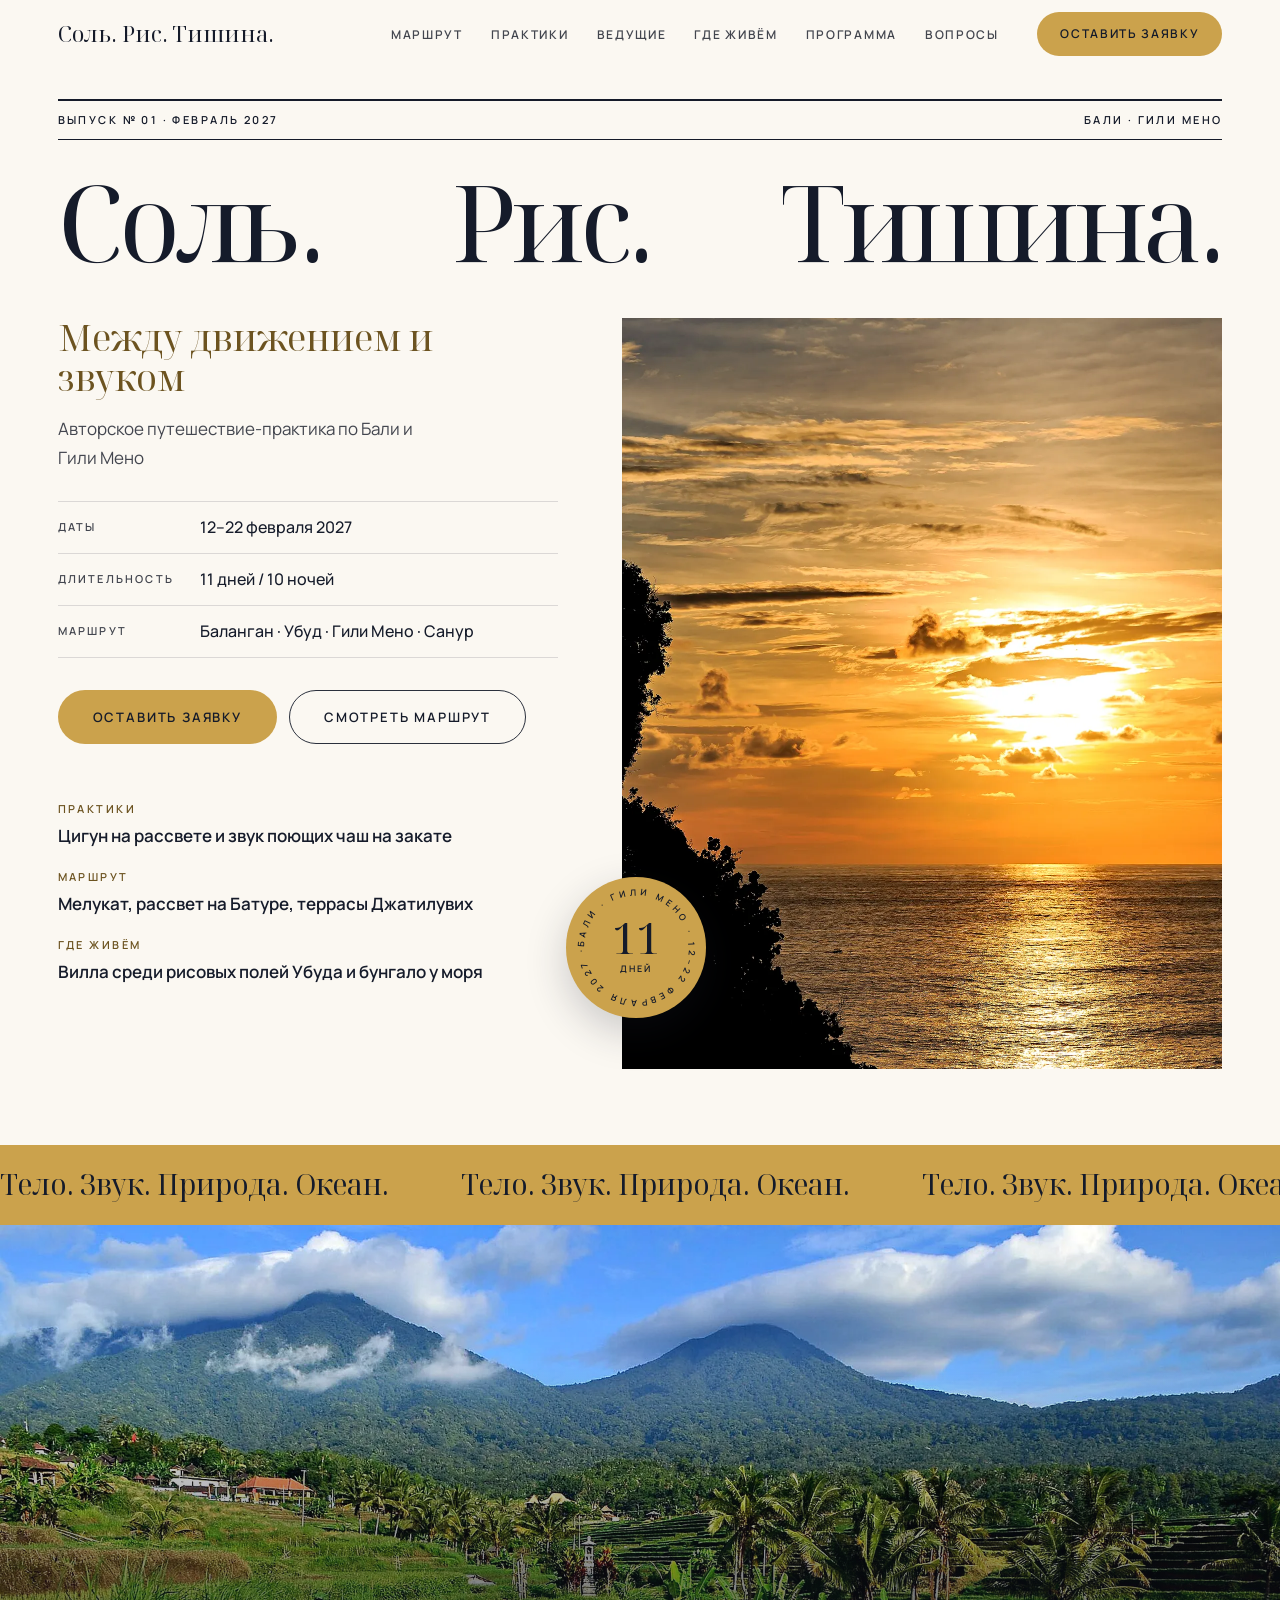
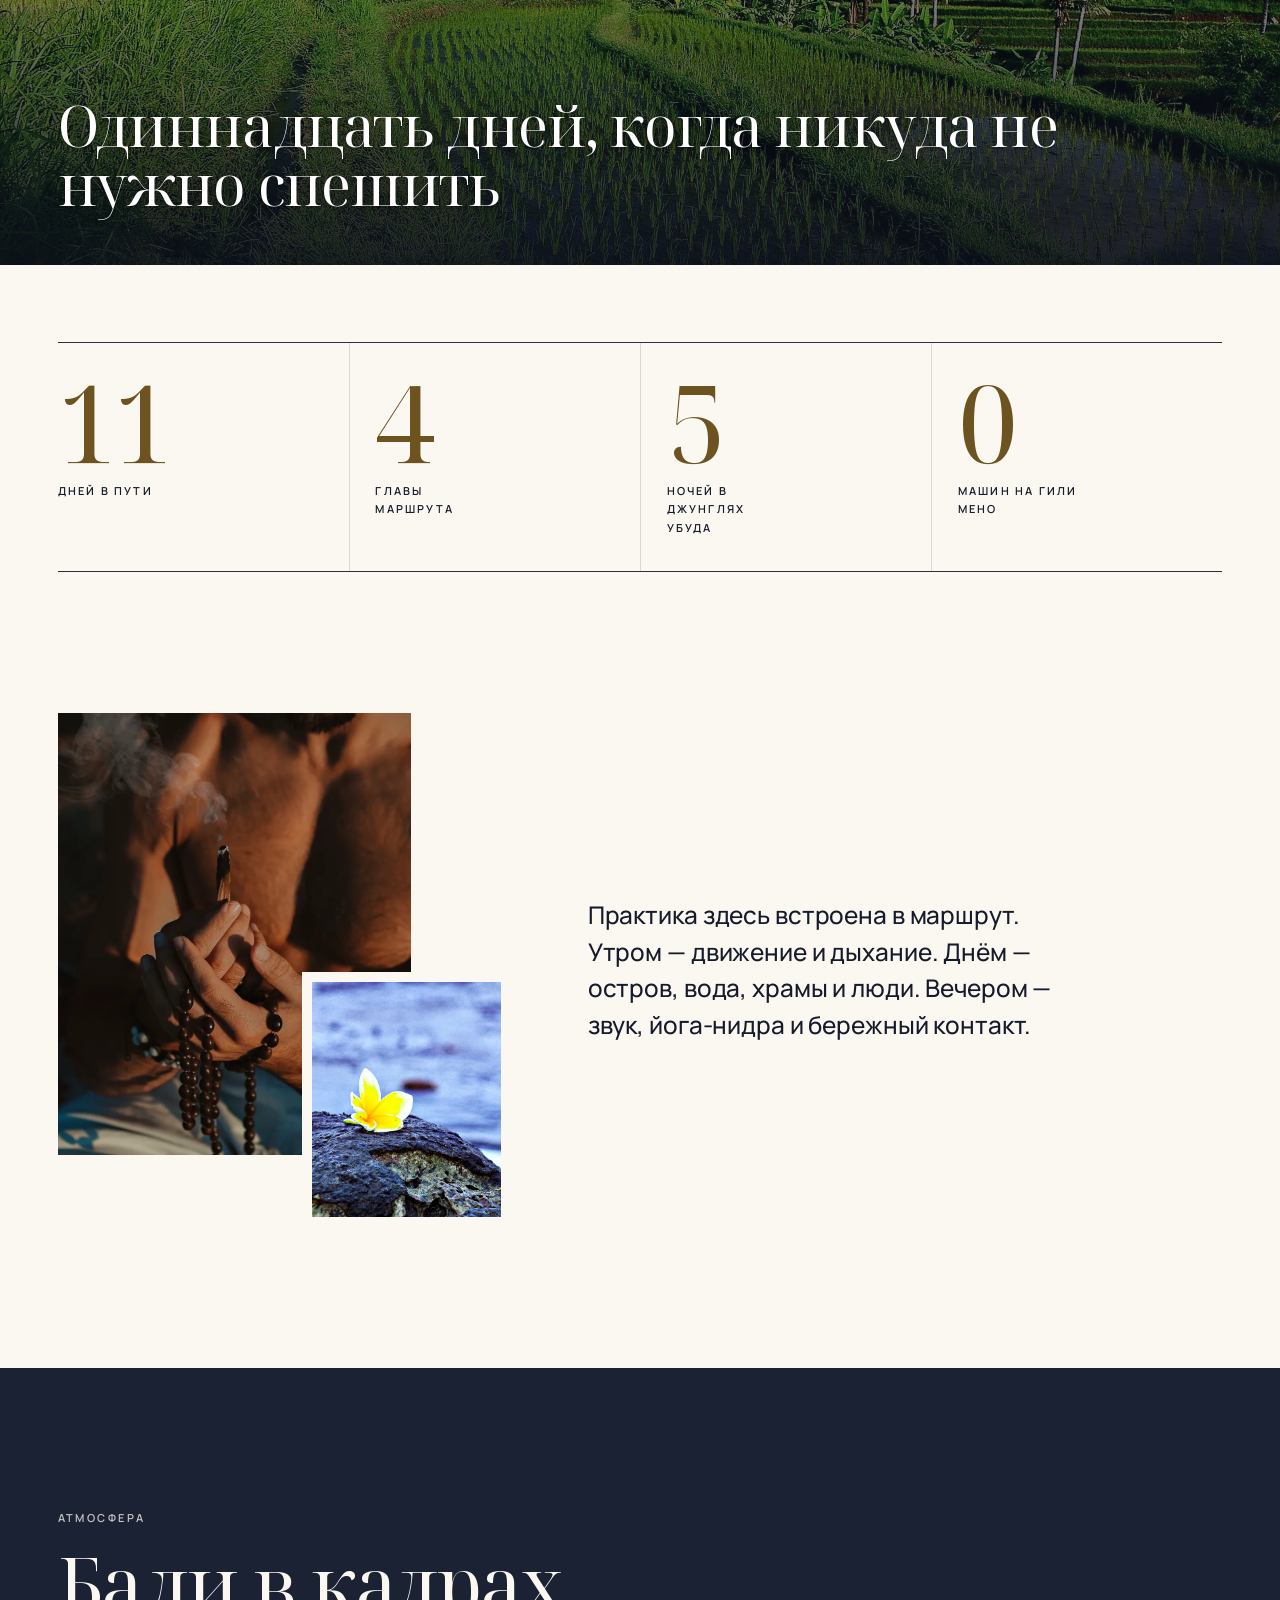
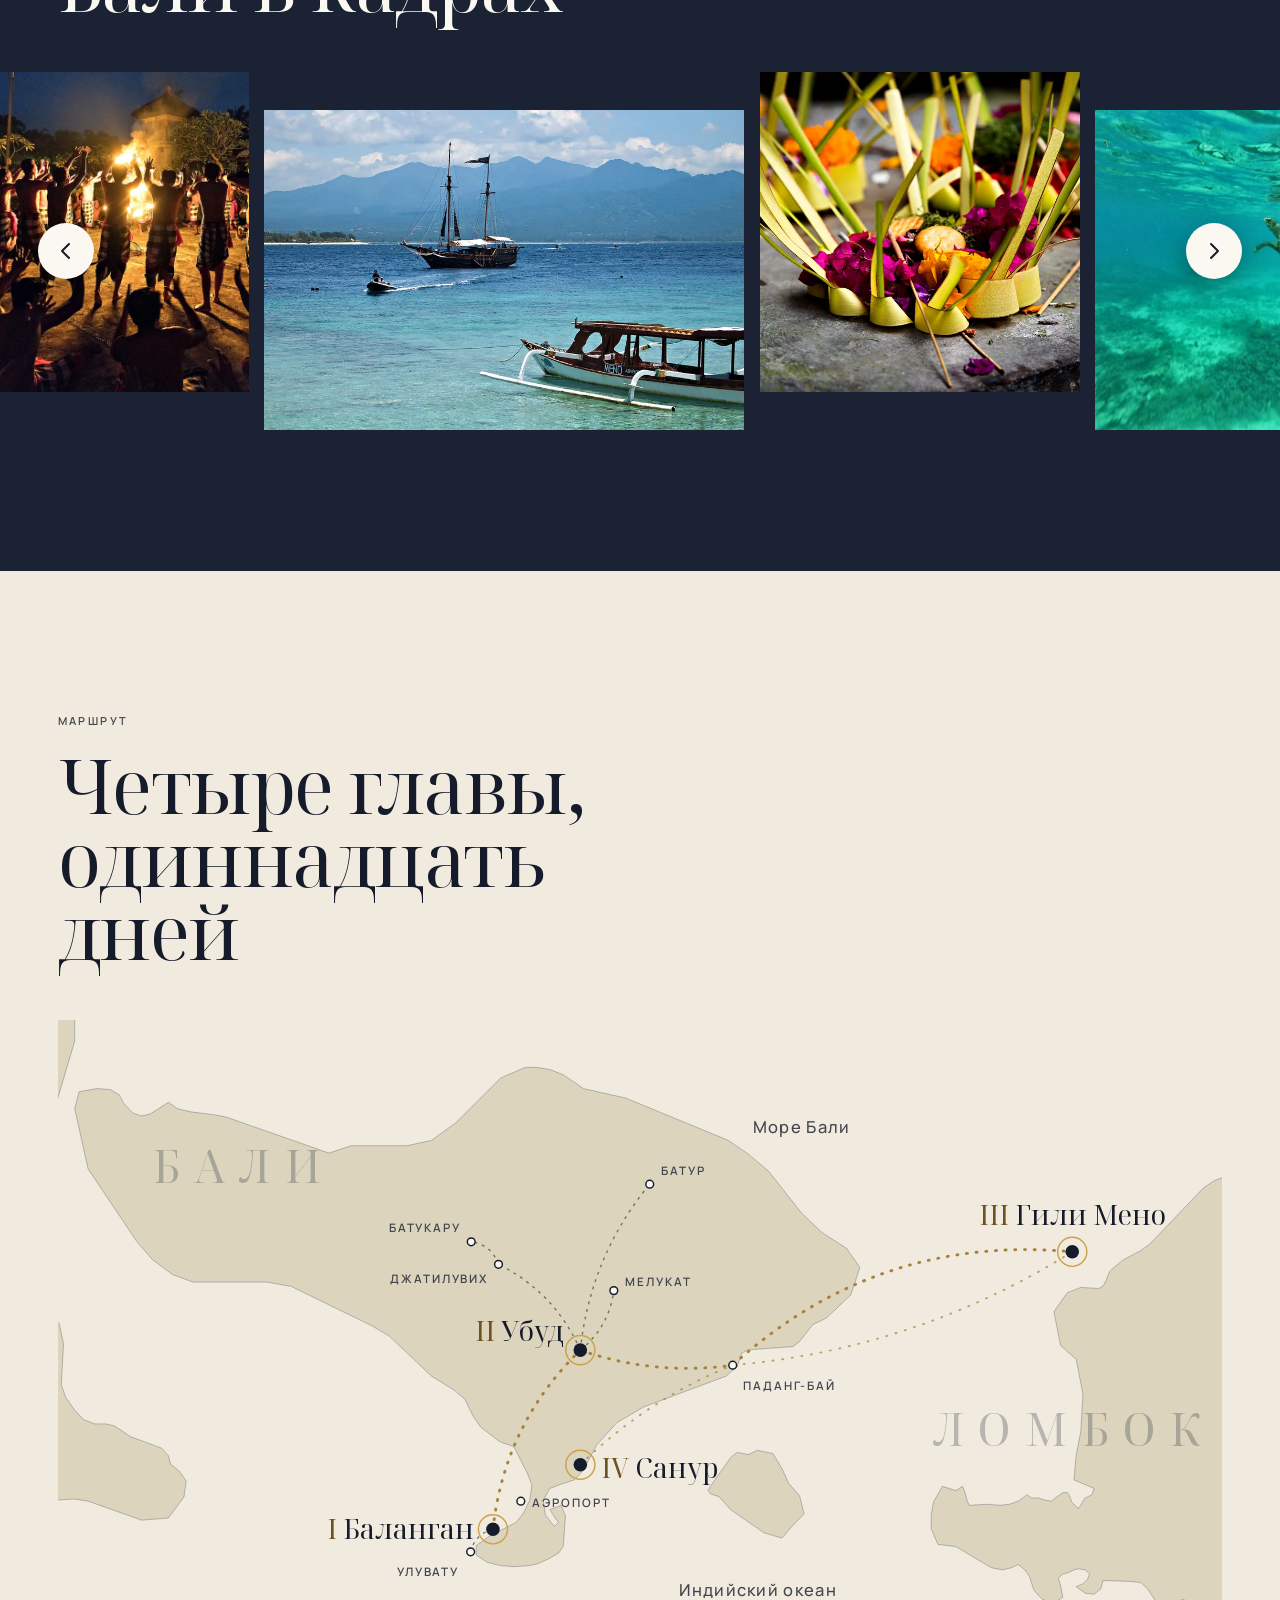
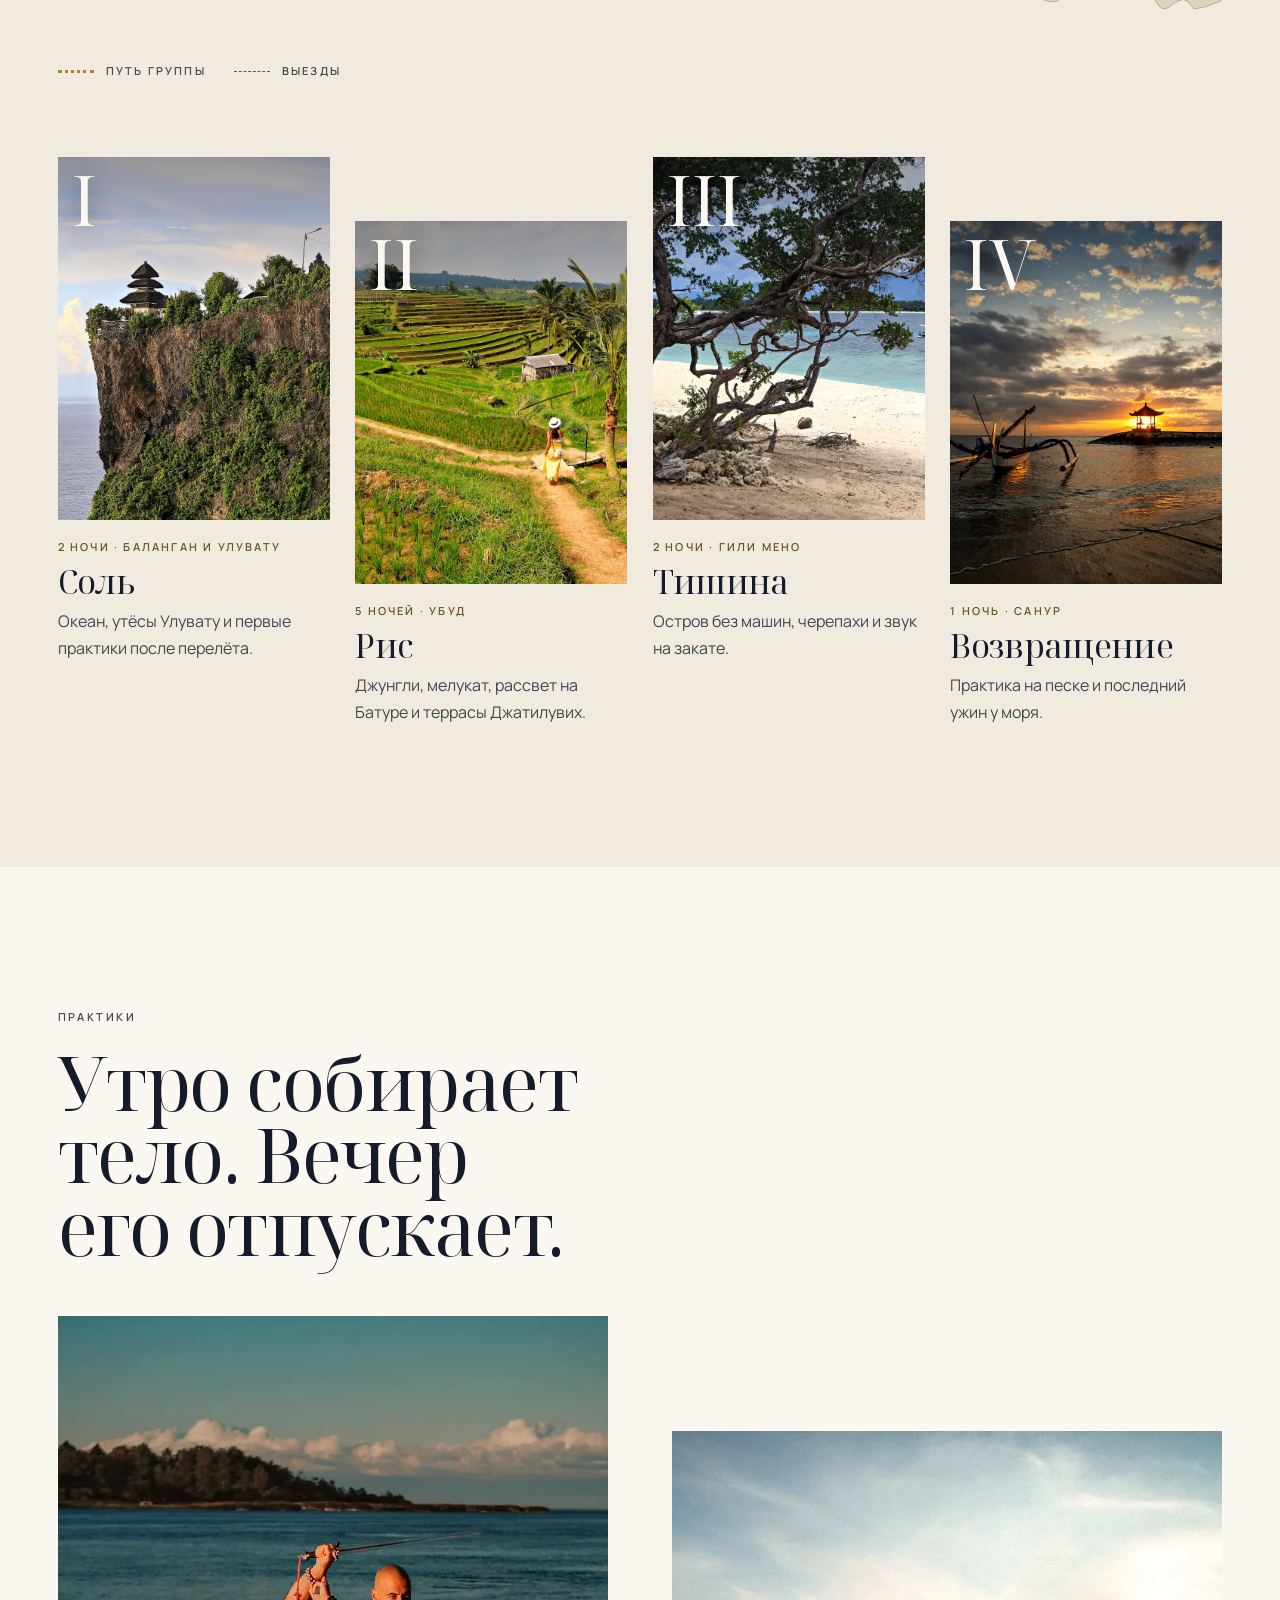
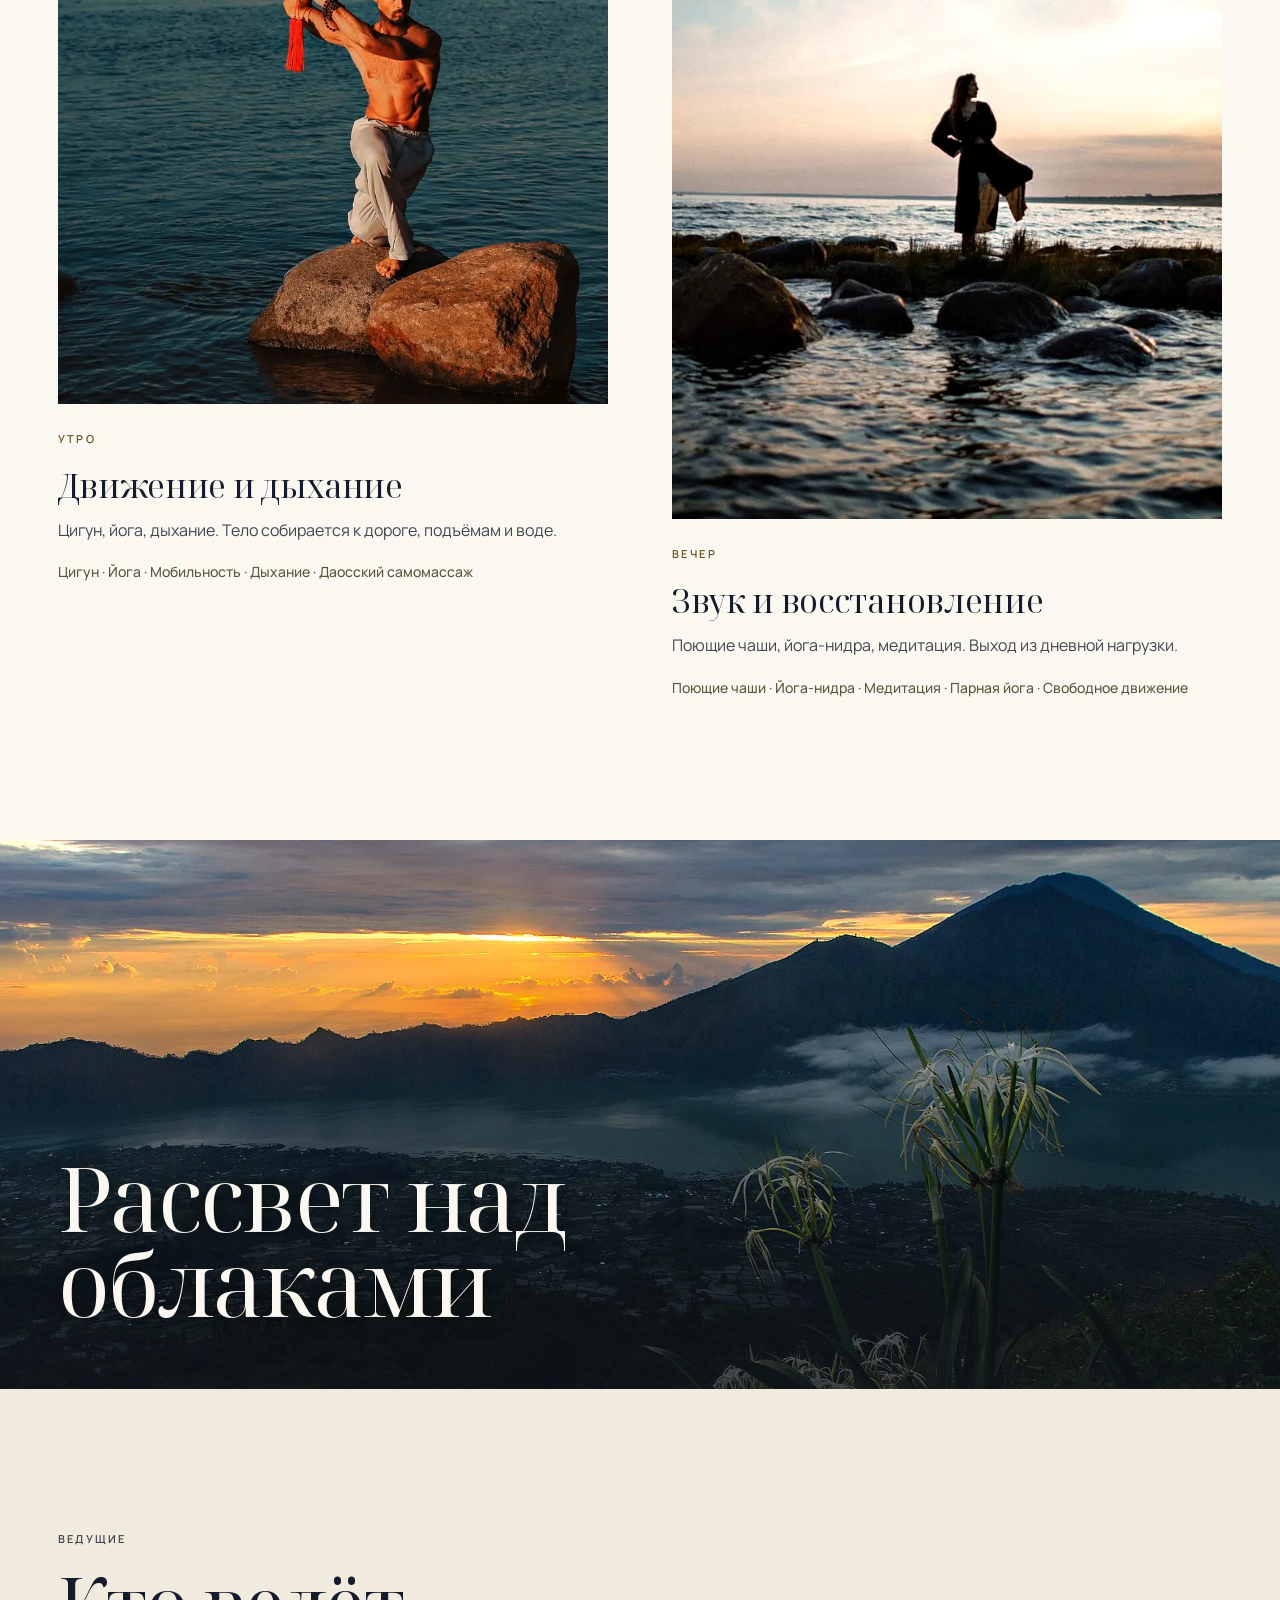
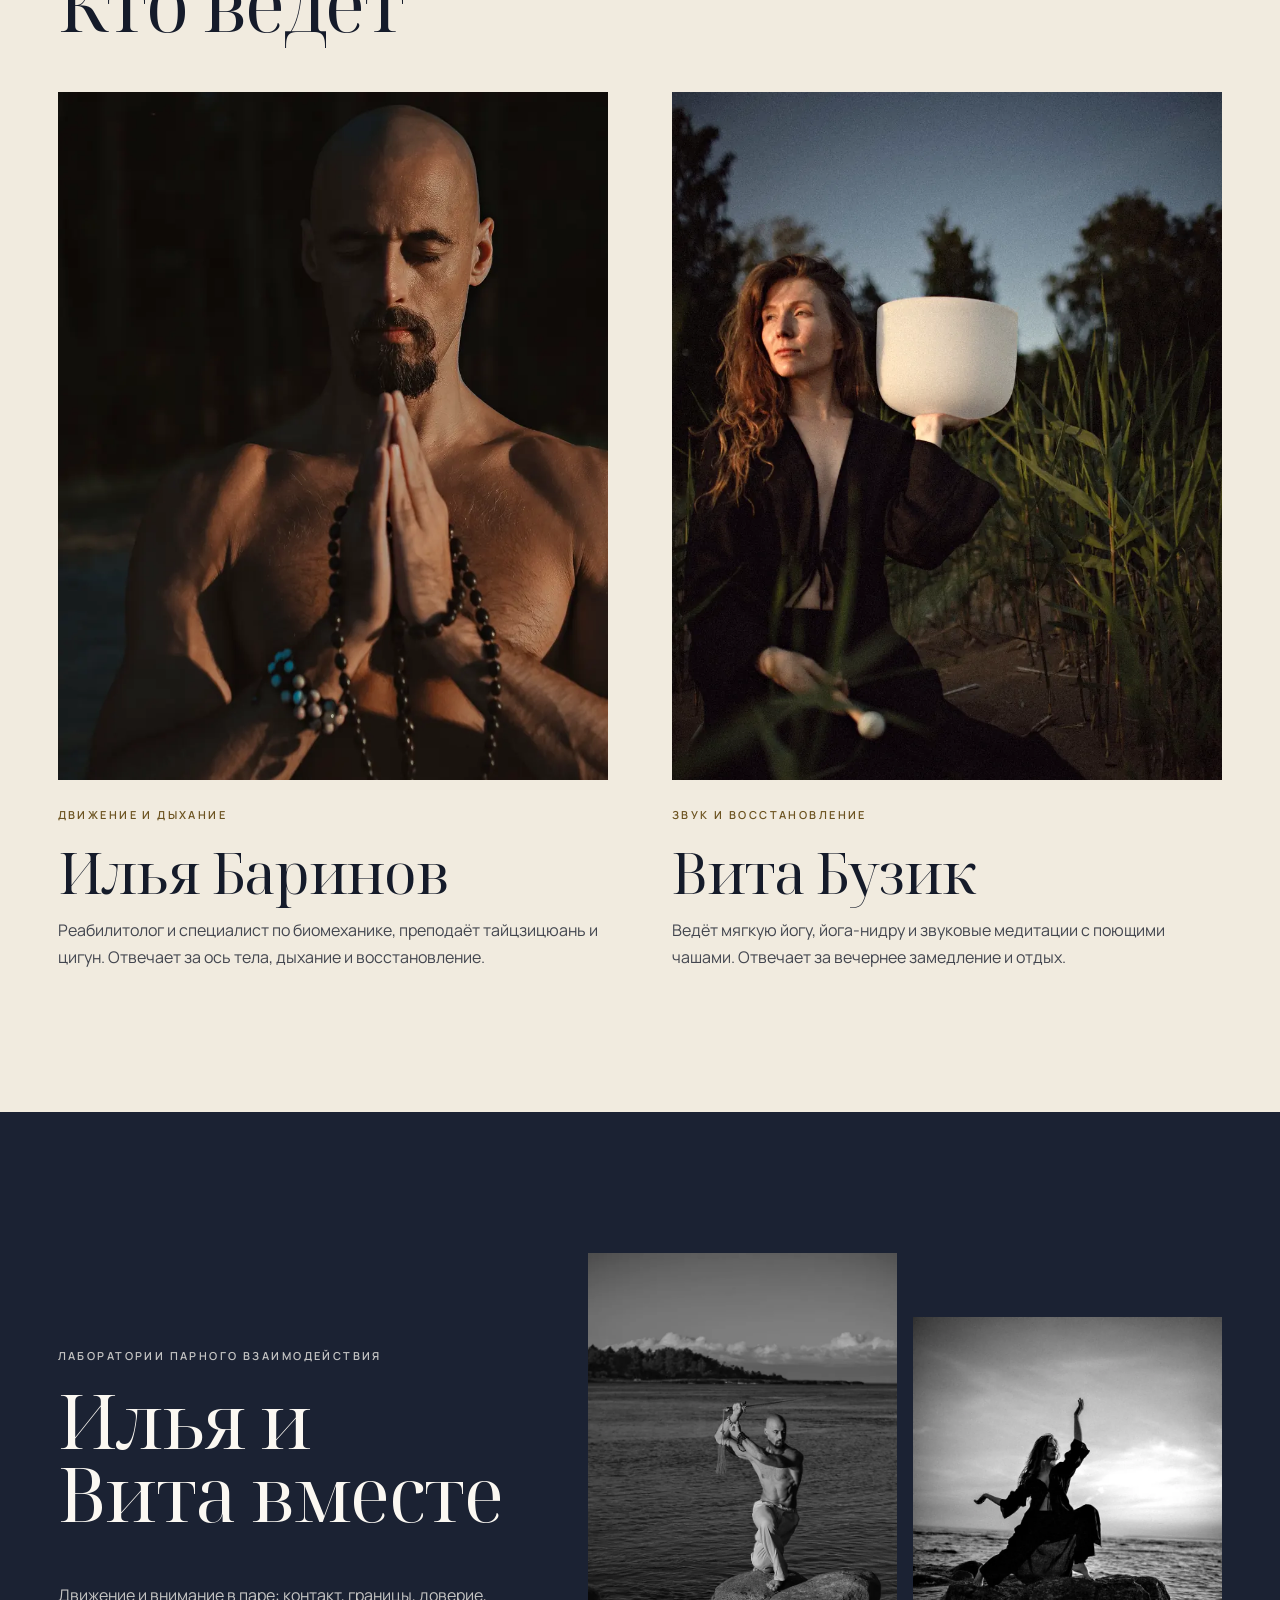
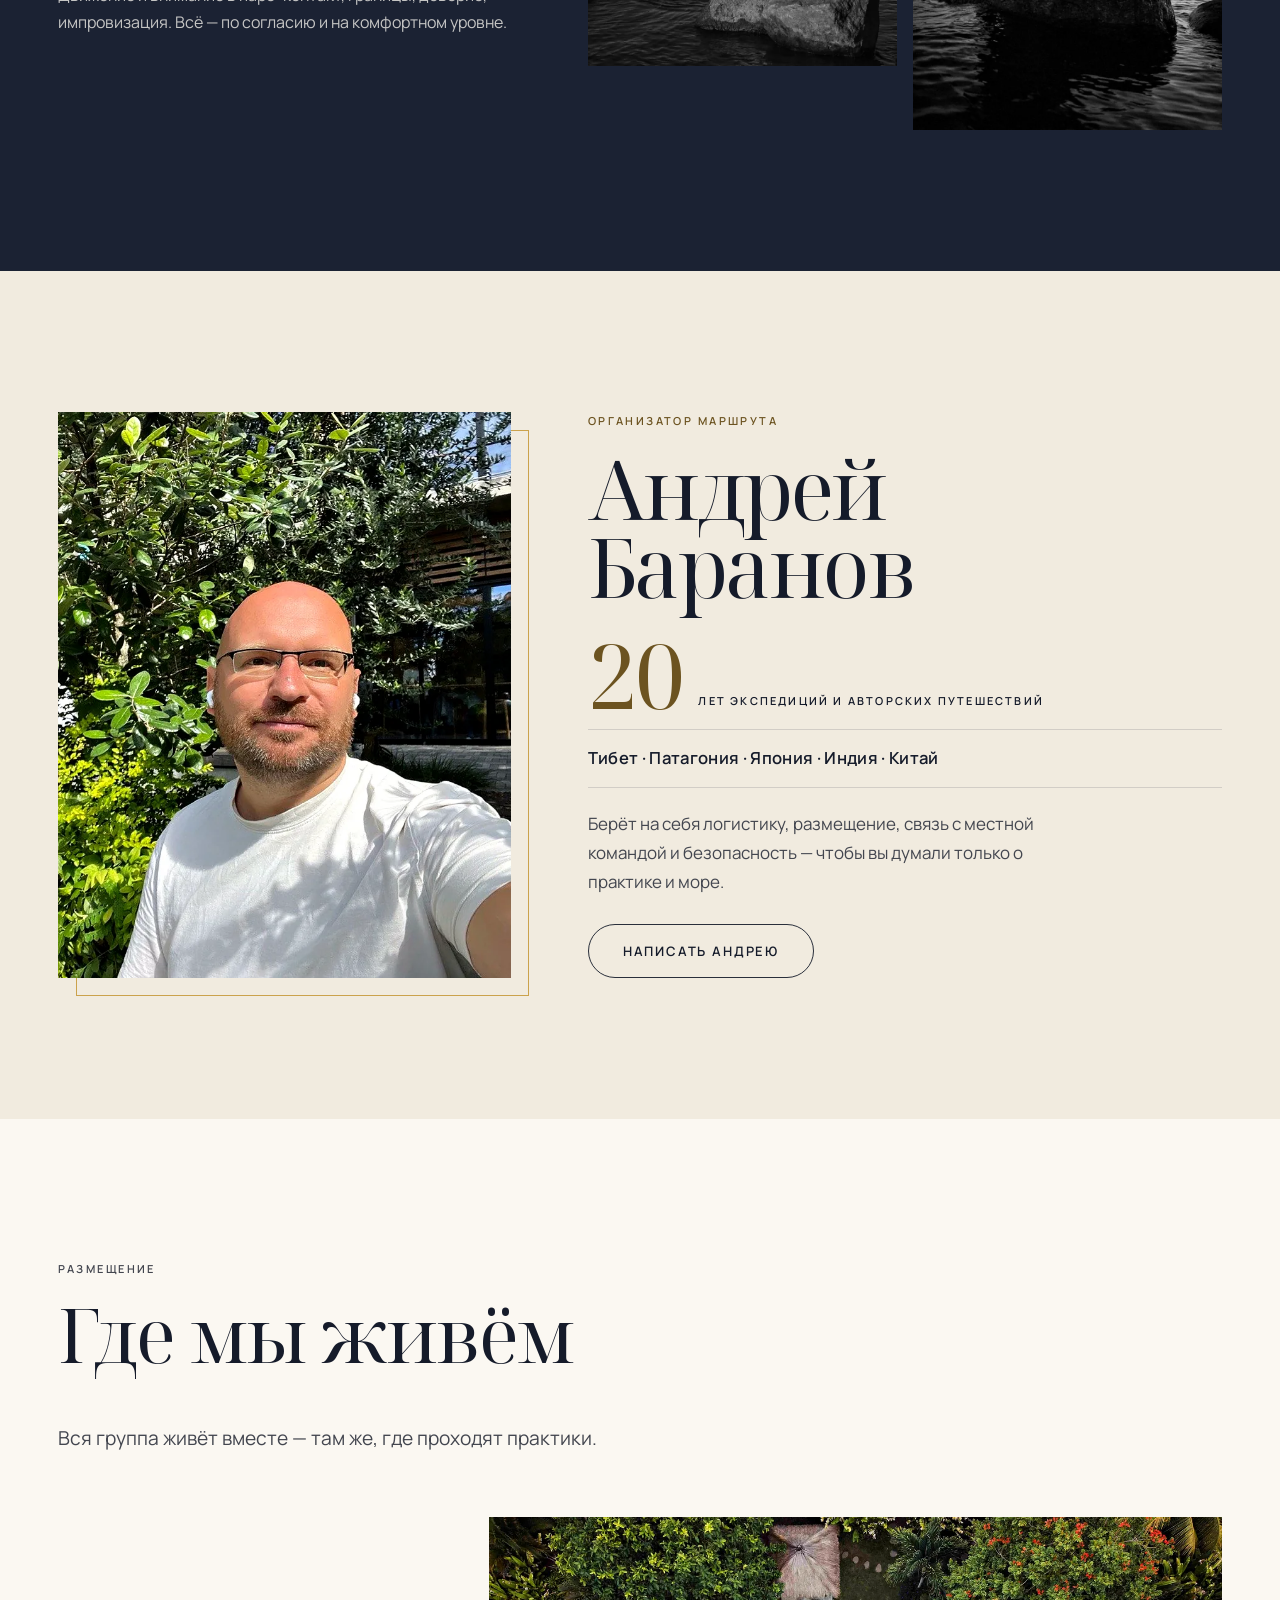
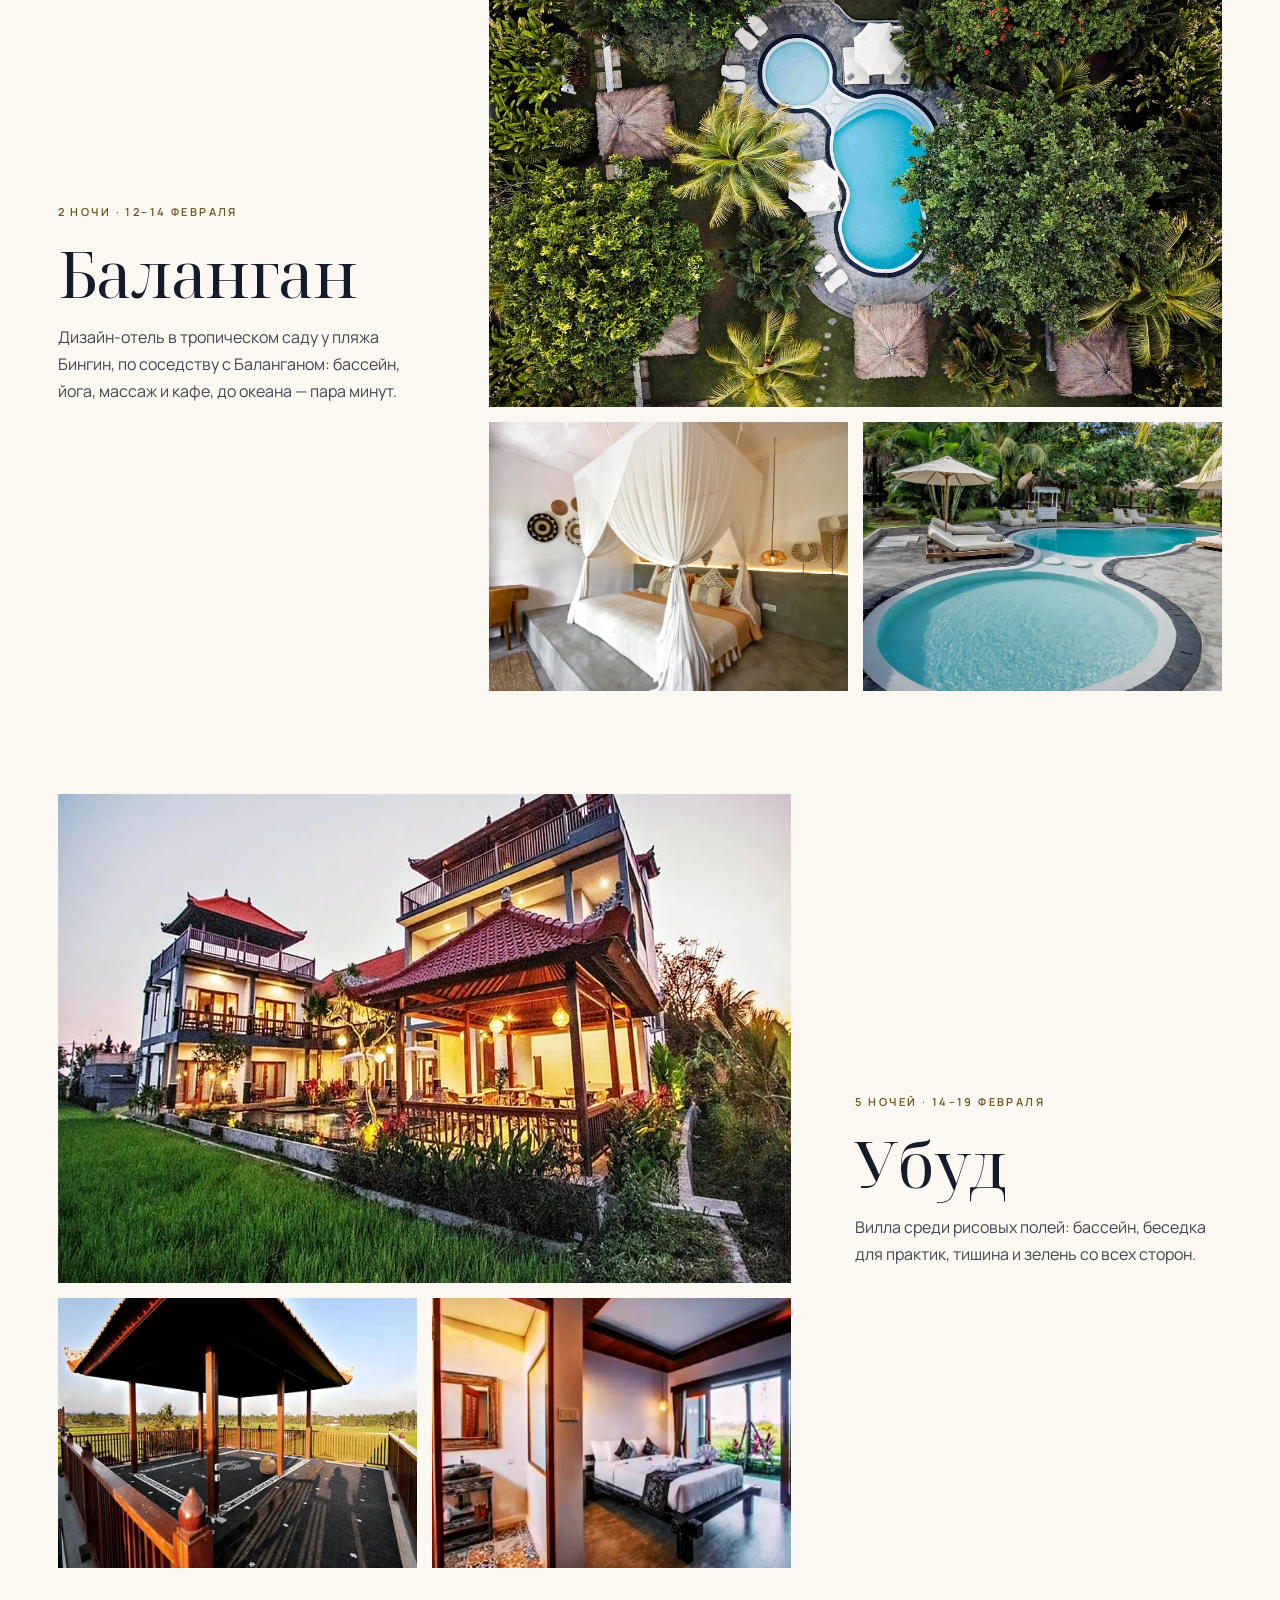
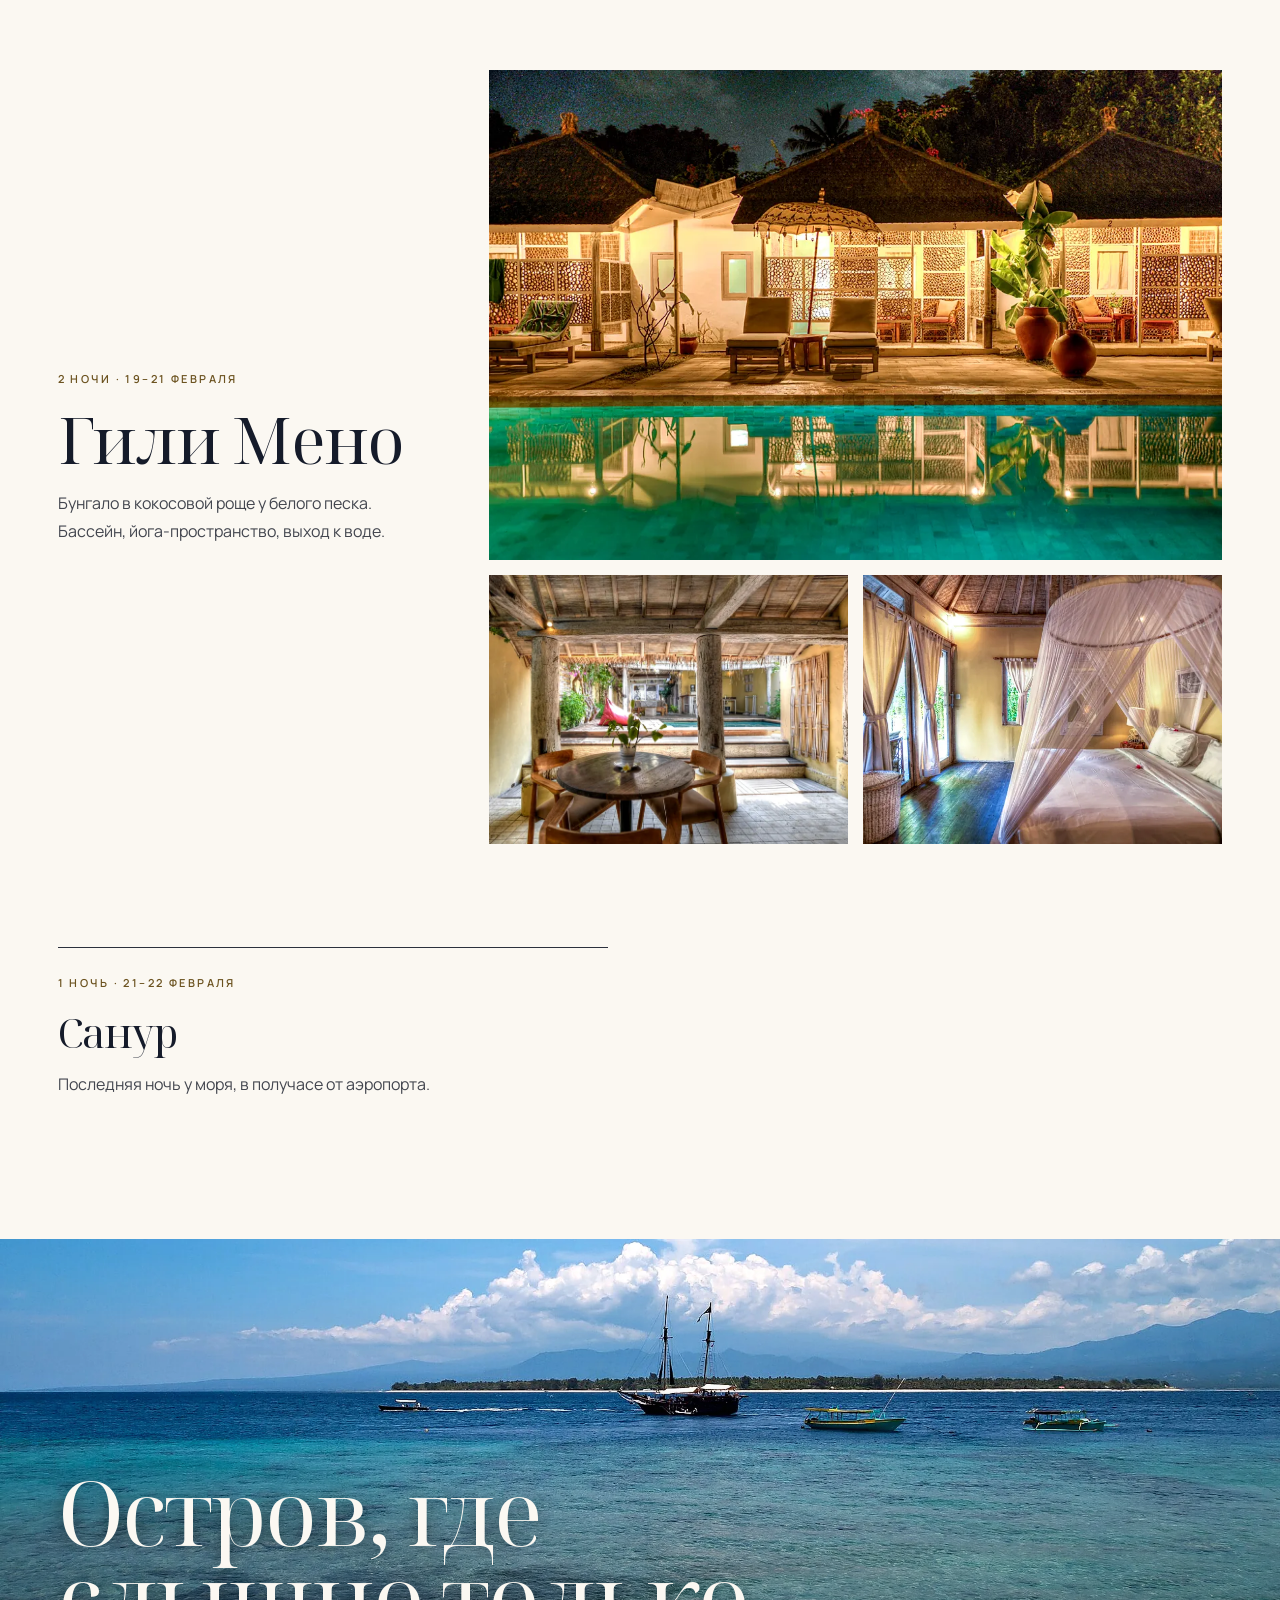
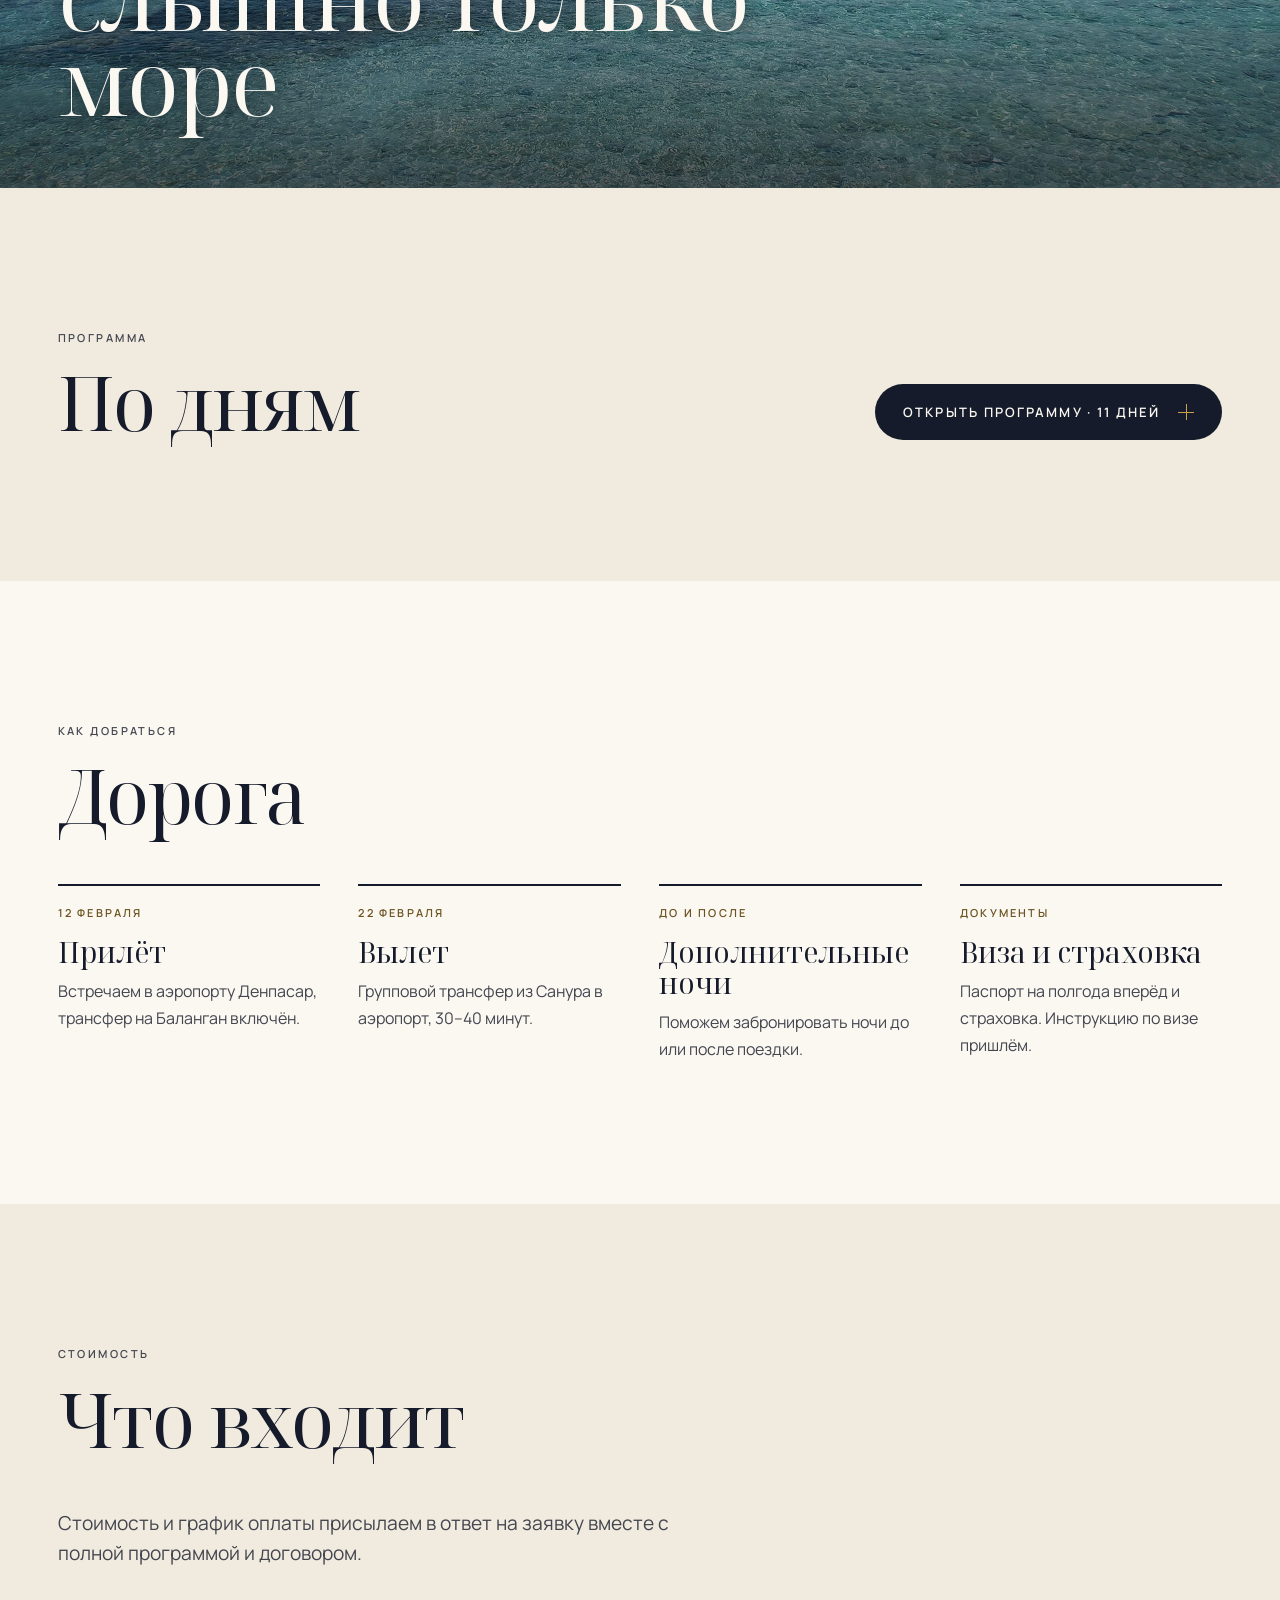
==== commit 6ae6aeb3: "Bali: one type system, swipeable photo strip, gentle motion - Fonts: serif (Noto Serif Display 400) " ====
--- a/bali/index.html
+++ b/bali/index.html
@@ -17,7 +17,7 @@
 <link rel="icon" type="image/svg+xml" href="data:image/svg+xml,%3Csvg xmlns='http://www.w3.org/2000/svg' viewBox='0 0 32 32'%3E%3Crect width='32' height='32' fill='%23283044'/%3E%3Cpath d='M4 20c4 0 4-3 8-3s4 3 8 3 4-3 8-3' stroke='%23C3A057' stroke-width='2' fill='none'/%3E%3C/svg%3E">
 <link rel="preconnect" href="https://fonts.googleapis.com">
 <link rel="preconnect" href="https://fonts.gstatic.com" crossorigin>
-<link href="https://fonts.googleapis.com/css2?family=Noto+Serif+Display:ital,wght@0,300;0,400;1,300;1,400&family=Manrope:wght@400;500;600&display=swap" rel="stylesheet">
+<link href="https://fonts.googleapis.com/css2?family=Noto+Serif+Display:wght@400;500&family=Manrope:wght@400;500;600;700&display=swap" rel="stylesheet">
 <link rel="preload" as="image" href="images/cover.webp" media="(min-width: 701px)">
 <link rel="preload" as="image" href="images/cover-m.webp" media="(max-width: 700px)">
 <link rel="stylesheet" href="styles.css">
@@ -99,8 +99,14 @@
     <p class="label">Атмосфера</p>
     <h2 class="h2" id="strip-title">Бали в кадрах</h2>
   </div>
-  <div class="strip__viewport" tabindex="0" aria-label="Лента фотографий, прокручивается">
-    <div class="strip__track"><figure class="strip__item strip__item--tall"><picture><source type="image/webp" media="(max-width: 700px)" srcset="images/f-kecak-m.webp"><source type="image/webp" srcset="images/f-kecak.webp"><source media="(max-width: 700px)" srcset="images/f-kecak-m.jpg"><img src="images/f-kecak.jpg" alt="Танец кечак у огня" width="560" height="700" sizes="(max-width: 700px) 60vw, 30vw" loading="eager" fetchpriority="low" decoding="async"></picture></figure><figure class="strip__item strip__item--wide"><picture><source type="image/webp" media="(max-width: 700px)" srcset="images/f-meno-m.webp"><source type="image/webp" srcset="images/f-meno.webp"><source media="(max-width: 700px)" srcset="images/f-meno-m.jpg"><img src="images/f-meno.jpg" alt="Гили Мено: лодки и вулкан Ринджани на Ломбоке" width="840" height="560" sizes="(max-width: 700px) 60vw, 30vw" loading="eager" fetchpriority="low" decoding="async"></picture></figure><figure class="strip__item strip__item--sq"><picture><source type="image/webp" media="(max-width: 700px)" srcset="images/f-offering-m.webp"><source type="image/webp" srcset="images/f-offering.webp"><source media="(max-width: 700px)" srcset="images/f-offering-m.jpg"><img src="images/f-offering.jpg" alt="Чананг сари — ежедневное подношение из листьев и цветов" width="620" height="620" sizes="(max-width: 700px) 60vw, 30vw" loading="eager" fetchpriority="low" decoding="async"></picture></figure><figure class="strip__item strip__item--tall"><picture><source type="image/webp" media="(max-width: 700px)" srcset="images/f-dancer-m.webp"><source type="image/webp" srcset="images/f-dancer.webp"><source media="(max-width: 700px)" srcset="images/f-dancer-m.jpg"><img src="images/f-dancer.jpg" alt="Балийская танцовщица в золотом головном уборе" width="560" height="700" sizes="(max-width: 700px) 60vw, 30vw" loading="eager" fetchpriority="low" decoding="async"></picture></figure><figure class="strip__item strip__item--wide"><picture><source type="image/webp" media="(max-width: 700px)" srcset="images/f-jukung-m.webp"><source type="image/webp" srcset="images/f-jukung.webp"><source media="(max-width: 700px)" srcset="images/f-jukung-m.jpg"><img src="images/f-jukung.jpg" alt="Яркие лодки-джукунги на пляже" width="840" height="560" sizes="(max-width: 700px) 60vw, 30vw" loading="eager" fetchpriority="low" decoding="async"></picture></figure><figure class="strip__item strip__item--wide"><picture><source type="image/webp" media="(max-width: 700px)" srcset="images/f-kecak-fire-m.webp"><source type="image/webp" srcset="images/f-kecak-fire.webp"><source media="(max-width: 700px)" srcset="images/f-kecak-fire-m.jpg"><img src="images/f-kecak-fire.jpg" alt="Огненный кечак: танцоры вокруг костра на закате" width="840" height="560" sizes="(max-width: 700px) 60vw, 30vw" loading="eager" fetchpriority="low" decoding="async"></picture></figure><figure class="strip__item strip__item--tall"><picture><source type="image/webp" media="(max-width: 700px)" srcset="images/f-penjor-m.webp"><source type="image/webp" srcset="images/f-penjor.webp"><source media="(max-width: 700px)" srcset="images/f-penjor-m.jpg"><img src="images/f-penjor.jpg" alt="Белый пенджор у храма Тирта Эмпул" width="560" height="700" sizes="(max-width: 700px) 60vw, 30vw" loading="eager" fetchpriority="low" decoding="async"></picture></figure><figure class="strip__item strip__item--sq"><picture><source type="image/webp" media="(max-width: 700px)" srcset="images/f-coconut-m.webp"><source type="image/webp" srcset="images/f-coconut.webp"><source media="(max-width: 700px)" srcset="images/f-coconut-m.jpg"><img src="images/f-coconut.jpg" alt="Кокосовая пальма на фоне неба" width="620" height="620" sizes="(max-width: 700px) 60vw, 30vw" loading="eager" fetchpriority="low" decoding="async"></picture></figure><figure class="strip__item strip__item--tall"><picture><source type="image/webp" media="(max-width: 700px)" srcset="images/f-gate-m.webp"><source type="image/webp" srcset="images/f-gate.webp"><source media="(max-width: 700px)" srcset="images/f-gate-m.jpg"><img src="images/f-gate.jpg" alt="Расщеплённые врата балийского храма" width="560" height="700" sizes="(max-width: 700px) 60vw, 30vw" loading="eager" fetchpriority="low" decoding="async"></picture></figure><figure class="strip__item strip__item--sq"><picture><source type="image/webp" media="(max-width: 700px)" srcset="images/f-batukaru-m.webp"><source type="image/webp" srcset="images/f-batukaru.webp"><source media="(max-width: 700px)" srcset="images/f-batukaru-m.jpg"><img src="images/f-batukaru.jpg" alt="Церемония в храме Батукару" width="620" height="620" sizes="(max-width: 700px) 60vw, 30vw" loading="eager" fetchpriority="low" decoding="async"></picture></figure><figure class="strip__item strip__item--tall"><picture><source type="image/webp" media="(max-width: 700px)" srcset="images/f-jungle-m.webp"><source type="image/webp" srcset="images/f-jungle.webp"><source media="(max-width: 700px)" srcset="images/f-jungle-m.jpg"><img src="images/f-jungle.jpg" alt="Джунгли Бали" width="540" height="675" sizes="(max-width: 700px) 60vw, 30vw" loading="eager" fetchpriority="low" decoding="async"></picture></figure><figure class="strip__item strip__item--tall" aria-hidden="true"><picture><source type="image/webp" media="(max-width: 700px)" srcset="images/f-kecak-m.webp"><source type="image/webp" srcset="images/f-kecak.webp"><source media="(max-width: 700px)" srcset="images/f-kecak-m.jpg"><img src="images/f-kecak.jpg" alt="" width="560" height="700" sizes="(max-width: 700px) 60vw, 30vw" loading="eager" fetchpriority="low" decoding="async"></picture></figure><figure class="strip__item strip__item--wide" aria-hidden="true"><picture><source type="image/webp" media="(max-width: 700px)" srcset="images/f-meno-m.webp"><source type="image/webp" srcset="images/f-meno.webp"><source media="(max-width: 700px)" srcset="images/f-meno-m.jpg"><img src="images/f-meno.jpg" alt="" width="840" height="560" sizes="(max-width: 700px) 60vw, 30vw" loading="eager" fetchpriority="low" decoding="async"></picture></figure><figure class="strip__item strip__item--sq" aria-hidden="true"><picture><source type="image/webp" media="(max-width: 700px)" srcset="images/f-offering-m.webp"><source type="image/webp" srcset="images/f-offering.webp"><source media="(max-width: 700px)" srcset="images/f-offering-m.jpg"><img src="images/f-offering.jpg" alt="" width="620" height="620" sizes="(max-width: 700px) 60vw, 30vw" loading="eager" fetchpriority="low" decoding="async"></picture></figure><figure class="strip__item strip__item--tall" aria-hidden="true"><picture><source type="image/webp" media="(max-width: 700px)" srcset="images/f-dancer-m.webp"><source type="image/webp" srcset="images/f-dancer.webp"><source media="(max-width: 700px)" srcset="images/f-dancer-m.jpg"><img src="images/f-dancer.jpg" alt="" width="560" height="700" sizes="(max-width: 700px) 60vw, 30vw" loading="eager" fetchpriority="low" decoding="async"></picture></figure><figure class="strip__item strip__item--wide" aria-hidden="true"><picture><source type="image/webp" media="(max-width: 700px)" srcset="images/f-jukung-m.webp"><source type="image/webp" srcset="images/f-jukung.webp"><source media="(max-width: 700px)" srcset="images/f-jukung-m.jpg"><img src="images/f-jukung.jpg" alt="" width="840" height="560" sizes="(max-width: 700px) 60vw, 30vw" loading="eager" fetchpriority="low" decoding="async"></picture></figure><figure class="strip__item strip__item--wide" aria-hidden="true"><picture><source type="image/webp" media="(max-width: 700px)" srcset="images/f-kecak-fire-m.webp"><source type="image/webp" srcset="images/f-kecak-fire.webp"><source media="(max-width: 700px)" srcset="images/f-kecak-fire-m.jpg"><img src="images/f-kecak-fire.jpg" alt="" width="840" height="560" sizes="(max-width: 700px) 60vw, 30vw" loading="eager" fetchpriority="low" decoding="async"></picture></figure><figure class="strip__item strip__item--tall" aria-hidden="true"><picture><source type="image/webp" media="(max-width: 700px)" srcset="images/f-penjor-m.webp"><source type="image/webp" srcset="images/f-penjor.webp"><source media="(max-width: 700px)" srcset="images/f-penjor-m.jpg"><img src="images/f-penjor.jpg" alt="" width="560" height="700" sizes="(max-width: 700px) 60vw, 30vw" loading="eager" fetchpriority="low" decoding="async"></picture></figure><figure class="strip__item strip__item--sq" aria-hidden="true"><picture><source type="image/webp" media="(max-width: 700px)" srcset="images/f-coconut-m.webp"><source type="image/webp" srcset="images/f-coconut.webp"><source media="(max-width: 700px)" srcset="images/f-coconut-m.jpg"><img src="images/f-coconut.jpg" alt="" width="620" height="620" sizes="(max-width: 700px) 60vw, 30vw" loading="eager" fetchpriority="low" decoding="async"></picture></figure><figure class="strip__item strip__item--tall" aria-hidden="true"><picture><source type="image/webp" media="(max-width: 700px)" srcset="images/f-gate-m.webp"><source type="image/webp" srcset="images/f-gate.webp"><source media="(max-width: 700px)" srcset="images/f-gate-m.jpg"><img src="images/f-gate.jpg" alt="" width="560" height="700" sizes="(max-width: 700px) 60vw, 30vw" loading="eager" fetchpriority="low" decoding="async"></picture></figure><figure class="strip__item strip__item--sq" aria-hidden="true"><picture><source type="image/webp" media="(max-width: 700px)" srcset="images/f-batukaru-m.webp"><source type="image/webp" srcset="images/f-batukaru.webp"><source media="(max-width: 700px)" srcset="images/f-batukaru-m.jpg"><img src="images/f-batukaru.jpg" alt="" width="620" height="620" sizes="(max-width: 700px) 60vw, 30vw" loading="eager" fetchpriority="low" decoding="async"></picture></figure><figure class="strip__item strip__item--tall" aria-hidden="true"><picture><source type="image/webp" media="(max-width: 700px)" srcset="images/f-jungle-m.webp"><source type="image/webp" srcset="images/f-jungle.webp"><source media="(max-width: 700px)" srcset="images/f-jungle-m.jpg"><img src="images/f-jungle.jpg" alt="" width="540" height="675" sizes="(max-width: 700px) 60vw, 30vw" loading="eager" fetchpriority="low" decoding="async"></picture></figure></div>
+  <div class="strip__frame">
+    <div class="strip__viewport" tabindex="0" data-strip aria-label="Лента фотографий: листайте стрелками, свайпом или клавишами">
+      <div class="strip__track"><figure class="strip__item strip__item--tall"><picture><source type="image/webp" media="(max-width: 700px)" srcset="images/f-kecak-m.webp"><source type="image/webp" srcset="images/f-kecak.webp"><source media="(max-width: 700px)" srcset="images/f-kecak-m.jpg"><img src="images/f-kecak.jpg" alt="Танец кечак у огня" width="560" height="700" sizes="(max-width: 700px) 60vw, 30vw" loading="eager" fetchpriority="low" decoding="async"></picture></figure><figure class="strip__item strip__item--wide"><picture><source type="image/webp" media="(max-width: 700px)" srcset="images/f-meno-m.webp"><source type="image/webp" srcset="images/f-meno.webp"><source media="(max-width: 700px)" srcset="images/f-meno-m.jpg"><img src="images/f-meno.jpg" alt="Гили Мено: лодки и вулкан Ринджани на Ломбоке" width="840" height="560" sizes="(max-width: 700px) 60vw, 30vw" loading="eager" fetchpriority="low" decoding="async"></picture></figure><figure class="strip__item strip__item--sq"><picture><source type="image/webp" media="(max-width: 700px)" srcset="images/f-offering-m.webp"><source type="image/webp" srcset="images/f-offering.webp"><source media="(max-width: 700px)" srcset="images/f-offering-m.jpg"><img src="images/f-offering.jpg" alt="Чананг сари — ежедневное подношение из листьев и цветов" width="620" height="620" sizes="(max-width: 700px) 60vw, 30vw" loading="eager" fetchpriority="low" decoding="async"></picture></figure><figure class="strip__item strip__item--tall"><picture><source type="image/webp" media="(max-width: 700px)" srcset="images/f-turtle-m.webp"><source type="image/webp" srcset="images/f-turtle.webp"><source media="(max-width: 700px)" srcset="images/f-turtle-m.jpg"><img src="images/f-turtle.jpg" alt="Морская черепаха в бирюзовой воде" width="560" height="700" sizes="(max-width: 700px) 60vw, 30vw" loading="eager" fetchpriority="low" decoding="async"></picture></figure><figure class="strip__item strip__item--tall"><picture><source type="image/webp" media="(max-width: 700px)" srcset="images/f-dancer-m.webp"><source type="image/webp" srcset="images/f-dancer.webp"><source media="(max-width: 700px)" srcset="images/f-dancer-m.jpg"><img src="images/f-dancer.jpg" alt="Балийская танцовщица в золотом головном уборе" width="560" height="700" sizes="(max-width: 700px) 60vw, 30vw" loading="eager" fetchpriority="low" decoding="async"></picture></figure><figure class="strip__item strip__item--wide"><picture><source type="image/webp" media="(max-width: 700px)" srcset="images/f-bay-m.webp"><source type="image/webp" srcset="images/f-bay.webp"><source media="(max-width: 700px)" srcset="images/f-bay-m.jpg"><img src="images/f-bay.jpg" alt="Бирюзовая бухта под утёсами Букита" width="840" height="560" sizes="(max-width: 700px) 60vw, 30vw" loading="eager" fetchpriority="low" decoding="async"></picture></figure><figure class="strip__item strip__item--wide"><picture><source type="image/webp" media="(max-width: 700px)" srcset="images/f-jukung-m.webp"><source type="image/webp" srcset="images/f-jukung.webp"><source media="(max-width: 700px)" srcset="images/f-jukung-m.jpg"><img src="images/f-jukung.jpg" alt="Яркие лодки-джукунги на пляже" width="840" height="560" sizes="(max-width: 700px) 60vw, 30vw" loading="eager" fetchpriority="low" decoding="async"></picture></figure><figure class="strip__item strip__item--tall"><picture><source type="image/webp" media="(max-width: 700px)" srcset="images/f-tirta-m.webp"><source type="image/webp" srcset="images/f-tirta.webp"><source media="(max-width: 700px)" srcset="images/f-tirta-m.jpg"><img src="images/f-tirta.jpg" alt="Струи священного источника в храме" width="560" height="700" sizes="(max-width: 700px) 60vw, 30vw" loading="eager" fetchpriority="low" decoding="async"></picture></figure><figure class="strip__item strip__item--wide"><picture><source type="image/webp" media="(max-width: 700px)" srcset="images/f-kecak-fire-m.webp"><source type="image/webp" srcset="images/f-kecak-fire.webp"><source media="(max-width: 700px)" srcset="images/f-kecak-fire-m.jpg"><img src="images/f-kecak-fire.jpg" alt="Огненный кечак: танцоры вокруг костра на закате" width="840" height="560" sizes="(max-width: 700px) 60vw, 30vw" loading="eager" fetchpriority="low" decoding="async"></picture></figure><figure class="strip__item strip__item--wide"><picture><source type="image/webp" media="(max-width: 700px)" srcset="images/f-sunrise-m.webp"><source type="image/webp" srcset="images/f-sunrise.webp"><source media="(max-width: 700px)" srcset="images/f-sunrise-m.jpg"><img src="images/f-sunrise.jpg" alt="Розовый рассвет над лодками и горами Ломбока" width="840" height="560" sizes="(max-width: 700px) 60vw, 30vw" loading="eager" fetchpriority="low" decoding="async"></picture></figure><figure class="strip__item strip__item--tall"><picture><source type="image/webp" media="(max-width: 700px)" srcset="images/f-penjor-m.webp"><source type="image/webp" srcset="images/f-penjor.webp"><source media="(max-width: 700px)" srcset="images/f-penjor-m.jpg"><img src="images/f-penjor.jpg" alt="Белый пенджор у храма Тирта Эмпул" width="560" height="700" sizes="(max-width: 700px) 60vw, 30vw" loading="eager" fetchpriority="low" decoding="async"></picture></figure><figure class="strip__item strip__item--sq"><picture><source type="image/webp" media="(max-width: 700px)" srcset="images/f-frangipani-m.webp"><source type="image/webp" srcset="images/f-frangipani.webp"><source media="(max-width: 700px)" srcset="images/f-frangipani-m.jpg"><img src="images/f-frangipani.jpg" alt="Цветы франжипани" width="620" height="620" sizes="(max-width: 700px) 60vw, 30vw" loading="eager" fetchpriority="low" decoding="async"></picture></figure><figure class="strip__item strip__item--sq"><picture><source type="image/webp" media="(max-width: 700px)" srcset="images/f-coconut-m.webp"><source type="image/webp" srcset="images/f-coconut.webp"><source media="(max-width: 700px)" srcset="images/f-coconut-m.jpg"><img src="images/f-coconut.jpg" alt="Кокосовая пальма на фоне неба" width="620" height="620" sizes="(max-width: 700px) 60vw, 30vw" loading="eager" fetchpriority="low" decoding="async"></picture></figure><figure class="strip__item strip__item--tall"><picture><source type="image/webp" media="(max-width: 700px)" srcset="images/f-gate-m.webp"><source type="image/webp" srcset="images/f-gate.webp"><source media="(max-width: 700px)" srcset="images/f-gate-m.jpg"><img src="images/f-gate.jpg" alt="Расщеплённые врата балийского храма" width="560" height="700" sizes="(max-width: 700px) 60vw, 30vw" loading="eager" fetchpriority="low" decoding="async"></picture></figure><figure class="strip__item strip__item--sq"><picture><source type="image/webp" media="(max-width: 700px)" srcset="images/f-batukaru-m.webp"><source type="image/webp" srcset="images/f-batukaru.webp"><source media="(max-width: 700px)" srcset="images/f-batukaru-m.jpg"><img src="images/f-batukaru.jpg" alt="Церемония в храме Батукару" width="620" height="620" sizes="(max-width: 700px) 60vw, 30vw" loading="eager" fetchpriority="low" decoding="async"></picture></figure><figure class="strip__item strip__item--tall"><picture><source type="image/webp" media="(max-width: 700px)" srcset="images/f-jungle-m.webp"><source type="image/webp" srcset="images/f-jungle.webp"><source media="(max-width: 700px)" srcset="images/f-jungle-m.jpg"><img src="images/f-jungle.jpg" alt="Джунгли Бали" width="540" height="675" sizes="(max-width: 700px) 60vw, 30vw" loading="eager" fetchpriority="low" decoding="async"></picture></figure><figure class="strip__item strip__item--tall" aria-hidden="true"><picture><source type="image/webp" media="(max-width: 700px)" srcset="images/f-kecak-m.webp"><source type="image/webp" srcset="images/f-kecak.webp"><source media="(max-width: 700px)" srcset="images/f-kecak-m.jpg"><img src="images/f-kecak.jpg" alt="" width="560" height="700" sizes="(max-width: 700px) 60vw, 30vw" loading="eager" fetchpriority="low" decoding="async"></picture></figure><figure class="strip__item strip__item--wide" aria-hidden="true"><picture><source type="image/webp" media="(max-width: 700px)" srcset="images/f-meno-m.webp"><source type="image/webp" srcset="images/f-meno.webp"><source media="(max-width: 700px)" srcset="images/f-meno-m.jpg"><img src="images/f-meno.jpg" alt="" width="840" height="560" sizes="(max-width: 700px) 60vw, 30vw" loading="eager" fetchpriority="low" decoding="async"></picture></figure><figure class="strip__item strip__item--sq" aria-hidden="true"><picture><source type="image/webp" media="(max-width: 700px)" srcset="images/f-offering-m.webp"><source type="image/webp" srcset="images/f-offering.webp"><source media="(max-width: 700px)" srcset="images/f-offering-m.jpg"><img src="images/f-offering.jpg" alt="" width="620" height="620" sizes="(max-width: 700px) 60vw, 30vw" loading="eager" fetchpriority="low" decoding="async"></picture></figure><figure class="strip__item strip__item--tall" aria-hidden="true"><picture><source type="image/webp" media="(max-width: 700px)" srcset="images/f-turtle-m.webp"><source type="image/webp" srcset="images/f-turtle.webp"><source media="(max-width: 700px)" srcset="images/f-turtle-m.jpg"><img src="images/f-turtle.jpg" alt="" width="560" height="700" sizes="(max-width: 700px) 60vw, 30vw" loading="eager" fetchpriority="low" decoding="async"></picture></figure><figure class="strip__item strip__item--tall" aria-hidden="true"><picture><source type="image/webp" media="(max-width: 700px)" srcset="images/f-dancer-m.webp"><source type="image/webp" srcset="images/f-dancer.webp"><source media="(max-width: 700px)" srcset="images/f-dancer-m.jpg"><img src="images/f-dancer.jpg" alt="" width="560" height="700" sizes="(max-width: 700px) 60vw, 30vw" loading="eager" fetchpriority="low" decoding="async"></picture></figure><figure class="strip__item strip__item--wide" aria-hidden="true"><picture><source type="image/webp" media="(max-width: 700px)" srcset="images/f-bay-m.webp"><source type="image/webp" srcset="images/f-bay.webp"><source media="(max-width: 700px)" srcset="images/f-bay-m.jpg"><img src="images/f-bay.jpg" alt="" width="840" height="560" sizes="(max-width: 700px) 60vw, 30vw" loading="eager" fetchpriority="low" decoding="async"></picture></figure><figure class="strip__item strip__item--wide" aria-hidden="true"><picture><source type="image/webp" media="(max-width: 700px)" srcset="images/f-jukung-m.webp"><source type="image/webp" srcset="images/f-jukung.webp"><source media="(max-width: 700px)" srcset="images/f-jukung-m.jpg"><img src="images/f-jukung.jpg" alt="" width="840" height="560" sizes="(max-width: 700px) 60vw, 30vw" loading="eager" fetchpriority="low" decoding="async"></picture></figure><figure class="strip__item strip__item--tall" aria-hidden="true"><picture><source type="image/webp" media="(max-width: 700px)" srcset="images/f-tirta-m.webp"><source type="image/webp" srcset="images/f-tirta.webp"><source media="(max-width: 700px)" srcset="images/f-tirta-m.jpg"><img src="images/f-tirta.jpg" alt="" width="560" height="700" sizes="(max-width: 700px) 60vw, 30vw" loading="eager" fetchpriority="low" decoding="async"></picture></figure><figure class="strip__item strip__item--wide" aria-hidden="true"><picture><source type="image/webp" media="(max-width: 700px)" srcset="images/f-kecak-fire-m.webp"><source type="image/webp" srcset="images/f-kecak-fire.webp"><source media="(max-width: 700px)" srcset="images/f-kecak-fire-m.jpg"><img src="images/f-kecak-fire.jpg" alt="" width="840" height="560" sizes="(max-width: 700px) 60vw, 30vw" loading="eager" fetchpriority="low" decoding="async"></picture></figure><figure class="strip__item strip__item--wide" aria-hidden="true"><picture><source type="image/webp" media="(max-width: 700px)" srcset="images/f-sunrise-m.webp"><source type="image/webp" srcset="images/f-sunrise.webp"><source media="(max-width: 700px)" srcset="images/f-sunrise-m.jpg"><img src="images/f-sunrise.jpg" alt="" width="840" height="560" sizes="(max-width: 700px) 60vw, 30vw" loading="eager" fetchpriority="low" decoding="async"></picture></figure><figure class="strip__item strip__item--tall" aria-hidden="true"><picture><source type="image/webp" media="(max-width: 700px)" srcset="images/f-penjor-m.webp"><source type="image/webp" srcset="images/f-penjor.webp"><source media="(max-width: 700px)" srcset="images/f-penjor-m.jpg"><img src="images/f-penjor.jpg" alt="" width="560" height="700" sizes="(max-width: 700px) 60vw, 30vw" loading="eager" fetchpriority="low" decoding="async"></picture></figure><figure class="strip__item strip__item--sq" aria-hidden="true"><picture><source type="image/webp" media="(max-width: 700px)" srcset="images/f-frangipani-m.webp"><source type="image/webp" srcset="images/f-frangipani.webp"><source media="(max-width: 700px)" srcset="images/f-frangipani-m.jpg"><img src="images/f-frangipani.jpg" alt="" width="620" height="620" sizes="(max-width: 700px) 60vw, 30vw" loading="eager" fetchpriority="low" decoding="async"></picture></figure><figure class="strip__item strip__item--sq" aria-hidden="true"><picture><source type="image/webp" media="(max-width: 700px)" srcset="images/f-coconut-m.webp"><source type="image/webp" srcset="images/f-coconut.webp"><source media="(max-width: 700px)" srcset="images/f-coconut-m.jpg"><img src="images/f-coconut.jpg" alt="" width="620" height="620" sizes="(max-width: 700px) 60vw, 30vw" loading="eager" fetchpriority="low" decoding="async"></picture></figure><figure class="strip__item strip__item--tall" aria-hidden="true"><picture><source type="image/webp" media="(max-width: 700px)" srcset="images/f-gate-m.webp"><source type="image/webp" srcset="images/f-gate.webp"><source media="(max-width: 700px)" srcset="images/f-gate-m.jpg"><img src="images/f-gate.jpg" alt="" width="560" height="700" sizes="(max-width: 700px) 60vw, 30vw" loading="eager" fetchpriority="low" decoding="async"></picture></figure><figure class="strip__item strip__item--sq" aria-hidden="true"><picture><source type="image/webp" media="(max-width: 700px)" srcset="images/f-batukaru-m.webp"><source type="image/webp" srcset="images/f-batukaru.webp"><source media="(max-width: 700px)" srcset="images/f-batukaru-m.jpg"><img src="images/f-batukaru.jpg" alt="" width="620" height="620" sizes="(max-width: 700px) 60vw, 30vw" loading="eager" fetchpriority="low" decoding="async"></picture></figure><figure class="strip__item strip__item--tall" aria-hidden="true"><picture><source type="image/webp" media="(max-width: 700px)" srcset="images/f-jungle-m.webp"><source type="image/webp" srcset="images/f-jungle.webp"><source media="(max-width: 700px)" srcset="images/f-jungle-m.jpg"><img src="images/f-jungle.jpg" alt="" width="540" height="675" sizes="(max-width: 700px) 60vw, 30vw" loading="eager" fetchpriority="low" decoding="async"></picture></figure></div>
+    </div>
+    <button class="strip__btn strip__btn--prev" type="button" data-strip-prev aria-label="Предыдущие фото">
+      <svg viewBox="0 0 24 24" aria-hidden="true"><path d="M15 5l-7 7 7 7"/></svg></button>
+    <button class="strip__btn strip__btn--next" type="button" data-strip-next aria-label="Следующие фото">
+      <svg viewBox="0 0 24 24" aria-hidden="true"><path d="M9 5l7 7-7 7"/></svg></button>
   </div>
 </section>
 
@@ -661,7 +667,7 @@
     <p class="footer__small">Практики на маршруте — это работа с телом, дыханием, вниманием и звуком. Они не являются медицинской процедурой и не заменяют лечение.</p>
     <details class="credits">
       <summary>Фотографии: команда проекта, места, где мы живём, и фотографы Wikimedia Commons и rawpixel — список ниже.</summary>
-      <ul><li>A Frangipani flower used to be a traditional ceremony of the Balinese people who fell on coral reef.jpg — Bayu dwi k, <a href="https://creativecommons.org/licenses/by-sa/4.0/" rel="license noopener" target="_blank">CC BY-SA 4.0</a>, <a href="https://commons.wikimedia.org/w/index.php?curid=79219680" rel="noopener" target="_blank">источник</a></li><li>Kuta Bali Indonesia Pura-Luhur-Uluwatu-03 — CEphoto, Uwe Aranas, <a href="https://creativecommons.org/licenses/by-sa/3.0/" rel="license noopener" target="_blank">CC BY-SA 3.0</a>, <a href="https://commons.wikimedia.org/w/index.php?curid=39372882" rel="noopener" target="_blank">источник</a></li><li>Sunrise at Sanur beach, Bali, Indonesia. The sun is behind a gazebo, which makes it look somewhat like a lantern. A traditional wooden boat lies on the beach. The sky is partially cloudy. — Roy Tanck, <a href="https://creativecommons.org/publicdomain/zero/1.0/" rel="license noopener" target="_blank">CC0</a>, <a href="https://wordpress.org/photos/photo/92769ff096/" rel="noopener" target="_blank">источник</a></li><li>Kecak Dance in Bali 6 — Cmichel67, <a href="https://creativecommons.org/licenses/by-sa/4.0/" rel="license noopener" target="_blank">CC BY-SA 4.0</a>, <a href="https://commons.wikimedia.org/w/index.php?curid=47964476" rel="noopener" target="_blank">источник</a></li><li>Lombok Island and Mount Rinjani from Gili Meno Island, Indonesia — Vyacheslav Argenberg, <a href="https://creativecommons.org/licenses/by/4.0/" rel="license noopener" target="_blank">CC BY 4.0</a>, <a href="https://commons.wikimedia.org/w/index.php?curid=152522100" rel="noopener" target="_blank">источник</a></li><li>Balinese Dancer (Imagicity 1235) — Graham Crumb, <a href="https://creativecommons.org/licenses/by-sa/1.0/" rel="license noopener" target="_blank">CC BY-SA 1.0</a>, <a href="https://commons.wikimedia.org/w/index.php?curid=25261085" rel="noopener" target="_blank">источник</a></li><li>Balinese Jukung Boat — Ev Röhm, <a href="https://creativecommons.org/licenses/by-sa/3.0/" rel="license noopener" target="_blank">CC BY-SA 3.0</a>, <a href="https://commons.wikimedia.org/w/index.php?curid=29383558" rel="noopener" target="_blank">источник</a></li><li>048 White Penjor, Pura Tirta Empul, Gyanyar, Bali, photograph by Anandajoti Bhikkhu — Anandajoti, <a href="https://creativecommons.org/licenses/by-sa/4.0/" rel="license noopener" target="_blank">CC BY-SA 4.0</a>, <a href="https://commons.wikimedia.org/w/index.php?curid=146669125" rel="noopener" target="_blank">источник</a></li><li>Coconuts coconut palm, Bali island — rawpixel, <a href="https://creativecommons.org/publicdomain/zero/1.0/" rel="license noopener" target="_blank">CC0</a>, <a href="https://www.rawpixel.com/image/6076632/coconuts-coconut-palm-bali-island" rel="noopener" target="_blank">источник</a></li><li>Вход в среднюю часть храма Таман Аюн (Бали) через расщеплённые ворота, 2020-02-12 — AdmiralHood, <a href="https://creativecommons.org/licenses/by-sa/4.0/" rel="license noopener" target="_blank">CC BY-SA 4.0</a>, <a href="https://commons.wikimedia.org/w/index.php?curid=88419938" rel="noopener" target="_blank">источник</a></li><li>Swinging Bali, background photo — rawpixel, <a href="https://creativecommons.org/publicdomain/zero/1.0/" rel="license noopener" target="_blank">CC0</a>, <a href="https://www.rawpixel.com/image/6042735/photo-image-background-public-domain-tree" rel="noopener" target="_blank">источник</a></li><li>Sunrise on Mount Batur - panoramio (5) — Alexey Komarov, <a href="https://creativecommons.org/licenses/by/3.0/" rel="license noopener" target="_blank">CC BY 3.0</a>, <a href="https://commons.wikimedia.org/w/index.php?curid=60338776" rel="noopener" target="_blank">источник</a></li><li>Bali Beach &amp; Blue Sea — rawpixel, <a href="https://creativecommons.org/publicdomain/zero/1.0/" rel="license noopener" target="_blank">CC0</a>, <a href="https://www.rawpixel.com/image/5968915/bali-beach-blue-sea" rel="noopener" target="_blank">источник</a></li><li>Ramayana Kecak Dance Performance after sunset.jpg — Johannnindito Adisuryo (Yohanes Nindito Adisuryo), <a href="https://creativecommons.org/licenses/by-sa/4.0/" rel="license noopener" target="_blank">CC BY-SA 4.0</a>, <a href="https://commons.wikimedia.org/w/index.php?curid=73976075" rel="noopener" target="_blank">источник</a></li><li>Ubud, Indonesia — rawpixel, <a href="https://creativecommons.org/publicdomain/zero/1.0/" rel="license noopener" target="_blank">CC0</a>, <a href="https://www.rawpixel.com/image/3290131/free-photo-image-arecaceae-cc0-countryside" rel="noopener" target="_blank">источник</a></li><li>WIKITIRTA - TIRTA EMPUL APUAN 7 — Anggabuana, <a href="https://creativecommons.org/licenses/by-sa/4.0/" rel="license noopener" target="_blank">CC BY-SA 4.0</a>, <a href="https://commons.wikimedia.org/w/index.php?curid=126575543" rel="noopener" target="_blank">источник</a></li><li> — rawpixel, <a href="https://creativecommons.org/publicdomain/zero/1.0/" rel="license noopener" target="_blank">CC0</a>, <a href="https://www.rawpixel.com/image/5943562/free-public-domain-cc0-photo" rel="noopener" target="_blank">источник</a></li><li>Keindahan Sawah Jatiluwih — Putu Andika Panendra, <a href="https://creativecommons.org/licenses/by-sa/4.0/" rel="license noopener" target="_blank">CC BY-SA 4.0</a>, <a href="https://commons.wikimedia.org/w/index.php?curid=60538665" rel="noopener" target="_blank">источник</a></li><li>The beautiful turquoise water surrounding the Gili Islands (16975598051).jpg — Jorge Láscar from Melbourne, Australia, <a href="https://creativecommons.org/licenses/by/2.0/" rel="license noopener" target="_blank">CC BY 2.0</a>, <a href="https://commons.wikimedia.org/w/index.php?curid=66236250" rel="noopener" target="_blank">источник</a></li><li>Gili trawangan turtle 01 — Nuctuslasheca, <a href="https://creativecommons.org/licenses/by-sa/4.0/" rel="license noopener" target="_blank">CC BY-SA 4.0</a>, <a href="https://commons.wikimedia.org/w/index.php?curid=59924821" rel="noopener" target="_blank">источник</a></li><li>Gili Air Island from Gili Meno Island, Indonesia — Vyacheslav Argenberg, <a href="https://creativecommons.org/licenses/by/4.0/" rel="license noopener" target="_blank">CC BY 4.0</a>, <a href="https://commons.wikimedia.org/w/index.php?curid=152522101" rel="noopener" target="_blank">источник</a></li><li>Sunrise boats — Wiaskara, <a href="https://creativecommons.org/licenses/by-sa/4.0/" rel="license noopener" target="_blank">CC BY-SA 4.0</a>, <a href="https://commons.wikimedia.org/w/index.php?curid=106159918" rel="noopener" target="_blank">источник</a></li><li>Sunset at Pura Luhur Uluwatu — rheins, <a href="https://creativecommons.org/licenses/by/3.0/" rel="license noopener" target="_blank">CC BY 3.0</a>, <a href="https://commons.wikimedia.org/w/index.php?search=Uluwatu%2C%20rheins&amp;title=Special:MediaSearch&amp;type=image" rel="noopener" target="_blank">источник</a></li><li>Canang Sari (49364678042) — Enrico Strocchi, <a href="https://creativecommons.org/licenses/by-sa/2.0/" rel="license noopener" target="_blank">CC BY-SA 2.0</a>, <a href="https://commons.wikimedia.org/w/index.php?search=Canang%20Sari%20%2849364678042%29&amp;title=Special:MediaSearch&amp;type=image" rel="noopener" target="_blank">источник</a></li><li>The Faithful Gathered — Franz-Josef Alayon Monsanto, <a href="https://creativecommons.org/licenses/by-sa/4.0/" rel="license noopener" target="_blank">CC BY-SA 4.0</a>, <a href="https://commons.wikimedia.org/w/index.php?search=The%20Faithful%20Gathered&amp;title=Special:MediaSearch&amp;type=image" rel="noopener" target="_blank">источник</a></li><li>Rice terraces on Bali – Jatiluwih — Thomas Fuhrmann, <a href="https://creativecommons.org/licenses/by-sa/4.0/" rel="license noopener" target="_blank">CC BY-SA 4.0</a>, <a href="https://commons.wikimedia.org/w/index.php?search=Rice%20terraces%20on%20Bali%20Jatiluwih&amp;title=Special:MediaSearch&amp;type=image" rel="noopener" target="_blank">источник</a></li><li>Rice fields at Jatiluwih — Paxson Woelber, <a href="https://creativecommons.org/licenses/by-sa/4.0/" rel="license noopener" target="_blank">CC BY-SA 4.0</a>, <a href="https://commons.wikimedia.org/w/index.php?search=Rice%20fields%20at%20Jatiluwih&amp;title=Special:MediaSearch&amp;type=image" rel="noopener" target="_blank">источник</a></li><li>Gili Meno – panoramio (8) — Alexey Komarov, <a href="https://creativecommons.org/licenses/by/3.0/" rel="license noopener" target="_blank">CC BY 3.0</a>, <a href="https://commons.wikimedia.org/w/index.php?search=Gili%20Meno%20panoramio%20Komarov&amp;title=Special:MediaSearch&amp;type=image" rel="noopener" target="_blank">источник</a></li><li>Sunrise on Mount Batur — TMFalkner, <a href="https://creativecommons.org/licenses/by-sa/4.0/" rel="license noopener" target="_blank">CC BY-SA 4.0</a>, <a href="https://commons.wikimedia.org/w/index.php?search=Sunrise%20on%20Mount%20Batur%20TMFalkner&amp;title=Special:MediaSearch&amp;type=image" rel="noopener" target="_blank">источник</a></li><li>Gili Meno – panoramio — Alexey Komarov, <a href="https://creativecommons.org/licenses/by/3.0/" rel="license noopener" target="_blank">CC BY 3.0</a>, <a href="https://commons.wikimedia.org/w/index.php?search=Gili+Meno+panoramio+Komarov&amp;title=Special:MediaSearch&amp;type=image" rel="noopener" target="_blank">источник</a></li><li>Kecak Fire Dance – Pura Uluwatu Bali — Rennytan, <a href="https://creativecommons.org/licenses/by-sa/4.0/" rel="license noopener" target="_blank">CC BY-SA 4.0</a>, <a href="https://commons.wikimedia.org/w/index.php?search=Kecak+Fire+Dance+Pura+Uluwatu+Bali&amp;title=Special:MediaSearch&amp;type=image" rel="noopener" target="_blank">источник</a></li></ul>
+      <ul><li>A Frangipani flower used to be a traditional ceremony of the Balinese people who fell on coral reef.jpg — Bayu dwi k, <a href="https://creativecommons.org/licenses/by-sa/4.0/" rel="license noopener" target="_blank">CC BY-SA 4.0</a>, <a href="https://commons.wikimedia.org/w/index.php?curid=79219680" rel="noopener" target="_blank">источник</a></li><li>Kuta Bali Indonesia Pura-Luhur-Uluwatu-03 — CEphoto, Uwe Aranas, <a href="https://creativecommons.org/licenses/by-sa/3.0/" rel="license noopener" target="_blank">CC BY-SA 3.0</a>, <a href="https://commons.wikimedia.org/w/index.php?curid=39372882" rel="noopener" target="_blank">источник</a></li><li>Sunrise at Sanur beach, Bali, Indonesia. The sun is behind a gazebo, which makes it look somewhat like a lantern. A traditional wooden boat lies on the beach. The sky is partially cloudy. — Roy Tanck, <a href="https://creativecommons.org/publicdomain/zero/1.0/" rel="license noopener" target="_blank">CC0</a>, <a href="https://wordpress.org/photos/photo/92769ff096/" rel="noopener" target="_blank">источник</a></li><li>Kecak Dance in Bali 6 — Cmichel67, <a href="https://creativecommons.org/licenses/by-sa/4.0/" rel="license noopener" target="_blank">CC BY-SA 4.0</a>, <a href="https://commons.wikimedia.org/w/index.php?curid=47964476" rel="noopener" target="_blank">источник</a></li><li>Lombok Island and Mount Rinjani from Gili Meno Island, Indonesia — Vyacheslav Argenberg, <a href="https://creativecommons.org/licenses/by/4.0/" rel="license noopener" target="_blank">CC BY 4.0</a>, <a href="https://commons.wikimedia.org/w/index.php?curid=152522100" rel="noopener" target="_blank">источник</a></li><li>Balinese Dancer (Imagicity 1235) — Graham Crumb, <a href="https://creativecommons.org/licenses/by-sa/1.0/" rel="license noopener" target="_blank">CC BY-SA 1.0</a>, <a href="https://commons.wikimedia.org/w/index.php?curid=25261085" rel="noopener" target="_blank">источник</a></li><li>Balinese Jukung Boat — Ev Röhm, <a href="https://creativecommons.org/licenses/by-sa/3.0/" rel="license noopener" target="_blank">CC BY-SA 3.0</a>, <a href="https://commons.wikimedia.org/w/index.php?curid=29383558" rel="noopener" target="_blank">источник</a></li><li>048 White Penjor, Pura Tirta Empul, Gyanyar, Bali, photograph by Anandajoti Bhikkhu — Anandajoti, <a href="https://creativecommons.org/licenses/by-sa/4.0/" rel="license noopener" target="_blank">CC BY-SA 4.0</a>, <a href="https://commons.wikimedia.org/w/index.php?curid=146669125" rel="noopener" target="_blank">источник</a></li><li>Coconuts coconut palm, Bali island — rawpixel, <a href="https://creativecommons.org/publicdomain/zero/1.0/" rel="license noopener" target="_blank">CC0</a>, <a href="https://www.rawpixel.com/image/6076632/coconuts-coconut-palm-bali-island" rel="noopener" target="_blank">источник</a></li><li>Вход в среднюю часть храма Таман Аюн (Бали) через расщеплённые ворота, 2020-02-12 — AdmiralHood, <a href="https://creativecommons.org/licenses/by-sa/4.0/" rel="license noopener" target="_blank">CC BY-SA 4.0</a>, <a href="https://commons.wikimedia.org/w/index.php?curid=88419938" rel="noopener" target="_blank">источник</a></li><li>Swinging Bali, background photo — rawpixel, <a href="https://creativecommons.org/publicdomain/zero/1.0/" rel="license noopener" target="_blank">CC0</a>, <a href="https://www.rawpixel.com/image/6042735/photo-image-background-public-domain-tree" rel="noopener" target="_blank">источник</a></li><li>Sunrise on Mount Batur - panoramio (5) — Alexey Komarov, <a href="https://creativecommons.org/licenses/by/3.0/" rel="license noopener" target="_blank">CC BY 3.0</a>, <a href="https://commons.wikimedia.org/w/index.php?curid=60338776" rel="noopener" target="_blank">источник</a></li><li>Bali Beach &amp; Blue Sea — rawpixel, <a href="https://creativecommons.org/publicdomain/zero/1.0/" rel="license noopener" target="_blank">CC0</a>, <a href="https://www.rawpixel.com/image/5968915/bali-beach-blue-sea" rel="noopener" target="_blank">источник</a></li><li>Ramayana Kecak Dance Performance after sunset.jpg — Johannnindito Adisuryo (Yohanes Nindito Adisuryo), <a href="https://creativecommons.org/licenses/by-sa/4.0/" rel="license noopener" target="_blank">CC BY-SA 4.0</a>, <a href="https://commons.wikimedia.org/w/index.php?curid=73976075" rel="noopener" target="_blank">источник</a></li><li>Ubud, Indonesia — rawpixel, <a href="https://creativecommons.org/publicdomain/zero/1.0/" rel="license noopener" target="_blank">CC0</a>, <a href="https://www.rawpixel.com/image/3290131/free-photo-image-arecaceae-cc0-countryside" rel="noopener" target="_blank">источник</a></li><li>WIKITIRTA - TIRTA EMPUL APUAN 7 — Anggabuana, <a href="https://creativecommons.org/licenses/by-sa/4.0/" rel="license noopener" target="_blank">CC BY-SA 4.0</a>, <a href="https://commons.wikimedia.org/w/index.php?curid=126575543" rel="noopener" target="_blank">источник</a></li><li> — rawpixel, <a href="https://creativecommons.org/publicdomain/zero/1.0/" rel="license noopener" target="_blank">CC0</a>, <a href="https://www.rawpixel.com/image/5943562/free-public-domain-cc0-photo" rel="noopener" target="_blank">источник</a></li><li>Keindahan Sawah Jatiluwih — Putu Andika Panendra, <a href="https://creativecommons.org/licenses/by-sa/4.0/" rel="license noopener" target="_blank">CC BY-SA 4.0</a>, <a href="https://commons.wikimedia.org/w/index.php?curid=60538665" rel="noopener" target="_blank">источник</a></li><li>The beautiful turquoise water surrounding the Gili Islands (16975598051).jpg — Jorge Láscar from Melbourne, Australia, <a href="https://creativecommons.org/licenses/by/2.0/" rel="license noopener" target="_blank">CC BY 2.0</a>, <a href="https://commons.wikimedia.org/w/index.php?curid=66236250" rel="noopener" target="_blank">источник</a></li><li>Gili trawangan turtle 01 — Nuctuslasheca, <a href="https://creativecommons.org/licenses/by-sa/4.0/" rel="license noopener" target="_blank">CC BY-SA 4.0</a>, <a href="https://commons.wikimedia.org/w/index.php?curid=59924821" rel="noopener" target="_blank">источник</a></li><li>Gili Air Island from Gili Meno Island, Indonesia — Vyacheslav Argenberg, <a href="https://creativecommons.org/licenses/by/4.0/" rel="license noopener" target="_blank">CC BY 4.0</a>, <a href="https://commons.wikimedia.org/w/index.php?curid=152522101" rel="noopener" target="_blank">источник</a></li><li>Sunrise boats — Wiaskara, <a href="https://creativecommons.org/licenses/by-sa/4.0/" rel="license noopener" target="_blank">CC BY-SA 4.0</a>, <a href="https://commons.wikimedia.org/w/index.php?curid=106159918" rel="noopener" target="_blank">источник</a></li><li>Sunset at Pura Luhur Uluwatu — rheins, <a href="https://creativecommons.org/licenses/by/3.0/" rel="license noopener" target="_blank">CC BY 3.0</a>, <a href="https://commons.wikimedia.org/w/index.php?search=Uluwatu%2C%20rheins&amp;title=Special:MediaSearch&amp;type=image" rel="noopener" target="_blank">источник</a></li><li>Canang Sari (49364678042) — Enrico Strocchi, <a href="https://creativecommons.org/licenses/by-sa/2.0/" rel="license noopener" target="_blank">CC BY-SA 2.0</a>, <a href="https://commons.wikimedia.org/w/index.php?search=Canang%20Sari%20%2849364678042%29&amp;title=Special:MediaSearch&amp;type=image" rel="noopener" target="_blank">источник</a></li><li>The Faithful Gathered — Franz-Josef Alayon Monsanto, <a href="https://creativecommons.org/licenses/by-sa/4.0/" rel="license noopener" target="_blank">CC BY-SA 4.0</a>, <a href="https://commons.wikimedia.org/w/index.php?search=The%20Faithful%20Gathered&amp;title=Special:MediaSearch&amp;type=image" rel="noopener" target="_blank">источник</a></li><li>Rice terraces on Bali – Jatiluwih — Thomas Fuhrmann, <a href="https://creativecommons.org/licenses/by-sa/4.0/" rel="license noopener" target="_blank">CC BY-SA 4.0</a>, <a href="https://commons.wikimedia.org/w/index.php?search=Rice%20terraces%20on%20Bali%20Jatiluwih&amp;title=Special:MediaSearch&amp;type=image" rel="noopener" target="_blank">источник</a></li><li>Rice fields at Jatiluwih — Paxson Woelber, <a href="https://creativecommons.org/licenses/by-sa/4.0/" rel="license noopener" target="_blank">CC BY-SA 4.0</a>, <a href="https://commons.wikimedia.org/w/index.php?search=Rice%20fields%20at%20Jatiluwih&amp;title=Special:MediaSearch&amp;type=image" rel="noopener" target="_blank">источник</a></li><li>Gili Meno – panoramio (8) — Alexey Komarov, <a href="https://creativecommons.org/licenses/by/3.0/" rel="license noopener" target="_blank">CC BY 3.0</a>, <a href="https://commons.wikimedia.org/w/index.php?search=Gili%20Meno%20panoramio%20Komarov&amp;title=Special:MediaSearch&amp;type=image" rel="noopener" target="_blank">источник</a></li><li>Sunrise on Mount Batur — TMFalkner, <a href="https://creativecommons.org/licenses/by-sa/4.0/" rel="license noopener" target="_blank">CC BY-SA 4.0</a>, <a href="https://commons.wikimedia.org/w/index.php?search=Sunrise%20on%20Mount%20Batur%20TMFalkner&amp;title=Special:MediaSearch&amp;type=image" rel="noopener" target="_blank">источник</a></li><li>Gili Meno – panoramio — Alexey Komarov, <a href="https://creativecommons.org/licenses/by/3.0/" rel="license noopener" target="_blank">CC BY 3.0</a>, <a href="https://commons.wikimedia.org/w/index.php?search=Gili+Meno+panoramio+Komarov&amp;title=Special:MediaSearch&amp;type=image" rel="noopener" target="_blank">источник</a></li><li>Kecak Fire Dance – Pura Uluwatu Bali — Rennytan, <a href="https://creativecommons.org/licenses/by-sa/4.0/" rel="license noopener" target="_blank">CC BY-SA 4.0</a>, <a href="https://commons.wikimedia.org/w/index.php?search=Kecak+Fire+Dance+Pura+Uluwatu+Bali&amp;title=Special:MediaSearch&amp;type=image" rel="noopener" target="_blank">источник</a></li><li>Red colour at sunrise and Lombok&#x27;s mountains — Jorge Láscar, <a href="https://creativecommons.org/licenses/by/2.0/" rel="license noopener" target="_blank">CC BY 2.0</a>, <a href="https://commons.wikimedia.org/w/index.php?search=Red+colour+at+sunrise+and+Lombok%27s+mountains&amp;title=Special:MediaSearch&amp;type=image" rel="noopener" target="_blank">источник</a></li></ul>
       <p>Кадры обрезаны и тонированы под общий стиль страницы.</p>
     </details>
   </div>
--- a/bali/styles.css
+++ b/bali/styles.css
@@ -10,7 +10,7 @@
   --paper: #fbf8f2;        /* светлая глянцевая бумага */
   --cream: #f1ebdf;        /* Antique White 11-0102 */
   --ink: #151b2a;          /* Blue Indigo 19-4029, доведён до чернил */
-  --muted: #4f525c;        /* Dolphin 17-4101, затемнён для текста */
+  --muted: #43464f;        /* Dolphin 17-4101, затемнён для текста */
   --night: #1b2233;
   --night-2: #121826;
   --on-night: #fbf8f2;
@@ -74,7 +74,7 @@
 .label--accent { color: var(--gold-ink); }
 
 .h2 {
-  font-family: var(--display); font-weight: 300;
+  font-family: var(--display); font-weight: 400;
   font-size: clamp(42px, 5.8vw, 92px); line-height: 0.98; letter-spacing: -0.02em;
   margin: 0 0 clamp(28px, 4vw, 60px); max-width: 15ch; text-wrap: balance;
 }
@@ -154,7 +154,7 @@
   .nav.is-open { transform: none; }
   .nav__list { flex-direction: column; gap: 0; }
   .nav__list a {
-    display: block; font-family: var(--display); font-size: 34px; font-weight: 300;
+    display: block; font-family: var(--display); font-size: 34px; font-weight: 400;
     letter-spacing: 0; text-transform: none; color: var(--on-night);
     padding-block: 12px; border-bottom: 1px solid var(--line-night);
   }
@@ -171,14 +171,14 @@
   padding-block: 10px;
 }
 .cover__title {
-  font-family: var(--display); font-weight: 300;
+  font-family: var(--display); font-weight: 400;
   font-size: clamp(58px, 8.3vw, 132px); line-height: 0.95; letter-spacing: -0.035em;
   margin: clamp(18px, 2.4vw, 32px) 0 clamp(28px, 3.6vw, 52px);
   /* Как название журнала: одна строка во всю ширину полосы */
   display: flex; justify-content: space-between; white-space: nowrap;
 }
 .cover__grid { display: grid; grid-template-columns: minmax(0, 5fr) minmax(0, 6fr); gap: clamp(32px, 5vw, 80px); align-items: start; }
-.cover__tagline { font-family: var(--display); font-style: italic; font-weight: 300; font-size: clamp(28px, 2.8vw, 44px); line-height: 1.1; color: var(--gold-ink); margin-bottom: 18px; }
+.cover__tagline { font-family: var(--display); font-weight: 400; font-size: clamp(28px, 2.8vw, 44px); line-height: 1.1; color: var(--gold-ink); margin-bottom: 18px; }
 .cover__sub { font-size: clamp(17px, 1.3vw, 19px); color: var(--muted); max-width: 36ch; margin-bottom: 28px; }
 .cover__facts { margin: 0 0 32px; display: grid; gap: 0; border-top: 1px solid var(--line); }
 .cover__fact { display: grid; grid-template-columns: 130px 1fr; gap: 12px; padding-block: 12px; border-bottom: 1px solid var(--line); }
@@ -188,8 +188,8 @@
 .cover__lines li + li { margin-top: 18px; }
 .cover__lines a { display: block; text-decoration: none; }
 .cover__kicker { display: block; font-size: 11px; font-weight: 600; letter-spacing: 0.22em; text-transform: uppercase; color: var(--gold-ink); margin-bottom: 4px; }
-.cover__line { font-family: var(--display); font-size: clamp(20px, 1.7vw, 25px); line-height: 1.25; }
-.cover__lines a:hover .cover__line { text-decoration: underline; text-decoration-thickness: 1px; text-underline-offset: 5px; }
+.cover__line { font-family: var(--sans); font-weight: 600; font-size: clamp(17px, 1.3vw, 19px); line-height: 1.4; }
+.cover__lines a:hover .cover__line { font-family: var(--sans); font-weight: 600; font-size: clamp(17px, 1.3vw, 19px); line-height: 1.4; }
 .cover__photo { position: relative; }
 .cover__photo img { aspect-ratio: 4 / 5; object-fit: cover; }
 
@@ -202,7 +202,7 @@
 }
 .stamp svg { position: absolute; inset: 0; width: 100%; height: 100%; animation: stamp 36s linear infinite; }
 .stamp text { font: 600 12.5px var(--sans); letter-spacing: 0.16em; text-transform: uppercase; fill: var(--ink); }
-.stamp__c { font-family: var(--display); font-weight: 300; font-size: clamp(38px, 3.4vw, 52px); line-height: 0.85; text-align: center; }
+.stamp__c { font-family: var(--display); font-weight: 400; font-size: clamp(38px, 3.4vw, 52px); line-height: 0.85; text-align: center; }
 .stamp__c small { display: block; font: 600 9px var(--sans); letter-spacing: 0.22em; text-transform: uppercase; margin-top: 6px; }
 @keyframes stamp { to { transform: rotate(360deg); } }
 
@@ -217,7 +217,7 @@
 
 .refrain { background: var(--gold); color: var(--ink); overflow: hidden; padding-block: 16px; }
 .refrain__track { display: flex; width: max-content; gap: 72px; animation: refrain 60s linear infinite; }
-.refrain__track span { font-family: var(--display); font-style: italic; font-weight: 300; font-size: clamp(22px, 2.2vw, 32px); white-space: nowrap; }
+.refrain__track span { font-family: var(--display); font-weight: 400; font-size: clamp(22px, 2.2vw, 32px); white-space: nowrap; }
 @keyframes refrain { to { transform: translateX(-50%); } }
 
 /* ---------- Разворот ---------- */
@@ -232,7 +232,7 @@
   pointer-events: none;
 }
 .spread__line {
-  font-family: var(--display); font-style: italic; font-weight: 400; color: #fff;
+  font-family: var(--display); font-weight: 400; color: #fff;
   font-size: clamp(30px, 4.4vw, 68px); line-height: 1.05; letter-spacing: -0.015em;
   text-shadow: 0 2px 18px rgba(0, 0, 0, 0.55), 0 1px 3px rgba(0, 0, 0, 0.4);
   margin: 0 auto; padding-bottom: clamp(24px, 4vw, 56px); max-width: var(--wrap);
@@ -248,7 +248,7 @@
 .numbers__row { display: grid; grid-template-columns: repeat(4, minmax(0, 1fr)); border-block: 1px solid var(--line-strong); }
 .num { padding: clamp(20px, 2.6vw, 36px) clamp(14px, 2vw, 32px); border-left: 1px solid var(--line); }
 .num:first-child { border-left: 0; padding-left: 0; }
-.num__n { font-family: var(--display); font-style: italic; font-weight: 300; font-size: clamp(64px, 8.4vw, 136px); line-height: 0.85; letter-spacing: -0.03em; color: var(--gold-ink); margin: 0; }
+.num__n { font-family: var(--display); font-weight: 400; font-size: clamp(64px, 8.4vw, 136px); line-height: 0.85; letter-spacing: -0.03em; color: var(--gold-ink); margin: 0; }
 .num__t { font-size: 11px; font-weight: 600; letter-spacing: 0.2em; text-transform: uppercase; color: var(--ink); margin-top: 14px; max-width: 18ch; }
 @media (max-width: 700px) {
   .numbers__row { grid-template-columns: repeat(2, 1fr); }
@@ -264,28 +264,37 @@
 .intro__main img { aspect-ratio: 4 / 5; object-fit: cover; }
 .intro__small { position: absolute; right: 0; bottom: 0; width: 46%; border: clamp(6px, 0.8vw, 12px) solid var(--paper); }
 .intro__small img { aspect-ratio: 4 / 5; object-fit: cover; }
-.intro__lead { font-family: var(--display); font-weight: 300; font-size: clamp(28px, 3.1vw, 48px); line-height: 1.2; letter-spacing: -0.01em; }
-.intro__lead::first-letter {
-  float: left; font-size: 3.4em; line-height: 0.82; font-weight: 400;
-  color: var(--gold-ink); padding: 0.06em 0.12em 0 0;
-}
+.intro__lead { font-family: var(--sans); font-weight: 500; font-size: clamp(21px, 1.9vw, 29px); line-height: 1.5; letter-spacing: -0.005em; color: var(--ink); max-width: 34ch; }
 @media (max-width: 860px) { .intro__grid { grid-template-columns: 1fr; } }
 
 /* ---------- Лента «Бали в кадрах» ---------- */
 
 .strip { padding-block: var(--section); }
 .strip__head { margin-bottom: clamp(24px, 3vw, 40px); }
-.strip__viewport { overflow: hidden; }
+.strip__frame { position: relative; }
+.strip__viewport { overflow-x: auto; overscroll-behavior-x: contain; scrollbar-width: none; cursor: grab; }
+.strip__viewport::-webkit-scrollbar { display: none; }
 .strip__viewport:focus-visible { outline: 2px solid var(--gold); outline-offset: 4px; }
-.strip__track { display: flex; width: max-content; animation: strip 110s linear infinite; }
-.strip__viewport:hover .strip__track, .strip__viewport:focus-within .strip__track { animation-play-state: paused; }
+.strip__track { display: flex; width: max-content; }
+.strip__btn {
+  position: absolute; top: 50%; z-index: 2; width: 56px; height: 56px; margin-top: -28px;
+  display: grid; place-items: center; border-radius: 50%; border: 0; cursor: pointer;
+  background: var(--paper); color: var(--ink); box-shadow: 0 10px 30px rgba(0, 0, 0, 0.35);
+  transition: background 0.2s ease, transform 0.2s ease;
+}
+.strip__btn:hover { background: var(--gold); transform: scale(1.06); }
+.strip__btn:focus-visible { outline: 2px solid var(--gold); outline-offset: 3px; }
+.strip__btn svg { width: 24px; height: 24px; fill: none; stroke: currentColor; stroke-width: 2; stroke-linecap: round; stroke-linejoin: round; }
+.strip__btn--prev { left: clamp(12px, 3vw, 40px); }
+.strip__btn--next { right: clamp(12px, 3vw, 40px); }
+html:not(.js) .strip__btn { display: none; }
+@media (max-width: 700px) { .strip__btn { width: 46px; height: 46px; margin-top: -23px; } }
 .strip__item { flex: none; margin: 0 clamp(10px, 1.2vw, 18px) 0 0; --h: clamp(240px, 25vw, 380px); }
 .strip__item img { height: var(--h); width: auto; object-fit: cover; aspect-ratio: 3 / 2; }
 .strip__item--tall img { aspect-ratio: 4 / 5; }
 .strip__item--sq img { aspect-ratio: 1; }
 .strip__item:nth-child(even) { margin-top: clamp(24px, 3vw, 48px); }
 .strip__item:nth-child(odd) { margin-bottom: clamp(24px, 3vw, 48px); }
-@keyframes strip { to { transform: translateX(-50%); } }
 
 /* ---------- Фото-разрыв ---------- */
 
@@ -297,7 +306,7 @@
   background: linear-gradient(180deg, rgba(20, 24, 34, 0) 25%, rgba(20, 24, 34, 0.68) 100%);
   max-width: none;
 }
-.pbreak__line { text-shadow: 0 2px 18px rgba(0, 0, 0, 0.5); font-family: var(--display); font-style: italic; font-weight: 300; font-size: clamp(40px, 7vw, 112px); line-height: 0.95; letter-spacing: -0.02em; max-width: 14ch; }
+.pbreak__line { text-shadow: 0 2px 18px rgba(0, 0, 0, 0.5); font-family: var(--display); font-weight: 400; font-size: clamp(40px, 7vw, 112px); line-height: 0.95; letter-spacing: -0.02em; max-width: 14ch; }
 @media (max-width: 700px) { .pbreak img { aspect-ratio: 4 / 5; } }
 
 /* ---------- Карта ---------- */
@@ -314,8 +323,8 @@
   .map__svg--wide { display: none; } .map__svg--narrow { display: block; }
 }
 .map__land { fill: #dcd4bd; stroke: rgba(31, 38, 56, 0.28); stroke-width: 1; }
-.map__sea { font-family: var(--display); font-style: italic; font-weight: 300; font-size: calc(22px * var(--fs-sea)); fill: var(--muted); }
-.map__island { font-family: var(--display); font-weight: 300; font-size: calc(46px * var(--fs-sea)); letter-spacing: 0.32em; text-transform: uppercase; fill: rgba(31, 38, 56, 0.28); }
+.map__sea { font-family: var(--sans); font-weight: 500; font-size: calc(17px * var(--fs-sea)); letter-spacing: 0.08em; fill: var(--muted); }
+.map__island { font-family: var(--display); font-weight: 400; font-size: calc(46px * var(--fs-sea)); letter-spacing: 0.32em; text-transform: uppercase; fill: rgba(31, 38, 56, 0.28); }
 .map__route { fill: none; stroke: #a8823a; stroke-width: 3; stroke-linecap: round; stroke-dasharray: 1 9; }
 .map__route--back { stroke-width: 2; opacity: 0.7; }
 .map__trip { fill: none; stroke: var(--reed); stroke-width: 1.4; stroke-dasharray: 3 5; opacity: 0.8; }
@@ -325,8 +334,8 @@
 .js .map.is-visible .map__draw { stroke-dashoffset: 0; }
 .map__stay circle { fill: var(--ink); }
 .map__stay .map__halo { fill: none; stroke: var(--gold); stroke-width: 1.5; transform-box: fill-box; transform-origin: center; animation: halo 3.2s ease-out infinite; }
-.map__stay text { font-family: var(--display); font-size: calc(28px * var(--fs-stay)); fill: var(--ink); }
-.map__roman { font-style: italic; fill: var(--gold-ink); }
+.map__stay text { font-family: var(--display); font-weight: 400; font-size: calc(28px * var(--fs-stay)); fill: var(--ink); }
+.map__roman { fill: var(--gold-ink); }
 .map__spot circle { fill: var(--paper); stroke: var(--ink); stroke-width: 1.5; }
 .map__spot text { font-family: var(--sans); font-weight: 600; font-size: calc(12px * var(--fs-spot)); letter-spacing: 0.16em; text-transform: uppercase; fill: var(--muted); }
 @keyframes halo { 0% { transform: scale(0.6); opacity: 1; } 100% { transform: scale(1.6); opacity: 0; } }
@@ -343,11 +352,11 @@
 .chapter__media::after { content: ''; position: absolute; inset: 0; background: linear-gradient(180deg, rgba(20, 24, 34, 0.42) 0%, rgba(20, 24, 34, 0) 38%); pointer-events: none; }
 .chapter:hover .chapter__media img { transform: scale(1.04); }
 .chapter__roman {
-  position: absolute; left: 14px; top: 8px; font-family: var(--display); font-style: italic; font-weight: 300;
+  position: absolute; left: 14px; top: 8px; font-family: var(--display); font-weight: 400;
   z-index: 1; font-size: clamp(56px, 5.4vw, 88px); line-height: 1; color: var(--paper); text-shadow: 0 2px 24px rgba(20, 24, 34, 0.45);
 }
 .chapter__num { font-size: 11px; font-weight: 600; letter-spacing: 0.2em; text-transform: uppercase; color: var(--gold-ink); margin-bottom: 8px; }
-.chapter__name { font-family: var(--display); font-weight: 300; font-size: clamp(30px, 2.6vw, 44px); line-height: 1; letter-spacing: -0.02em; margin: 0 0 10px; }
+.chapter__name { font-family: var(--display); font-weight: 400; font-size: clamp(30px, 2.6vw, 44px); line-height: 1; letter-spacing: -0.02em; margin: 0 0 10px; }
 .chapter__text { color: var(--muted); font-size: 16px; }
 
 @media (max-width: 960px) { .chapters { grid-template-columns: repeat(2, 1fr); row-gap: 40px; } }
@@ -377,7 +386,7 @@
 .leader__media { margin-bottom: 26px; overflow: hidden; }
 .leader__media img { aspect-ratio: 4 / 5; object-fit: cover; object-position: 50% 30%; transition: transform 1.2s ease; }
 .leader:hover .leader__media img { transform: scale(1.03); }
-.leader__name { font-family: var(--display); font-weight: 300; font-size: clamp(42px, 4.4vw, 68px); line-height: 1; letter-spacing: -0.02em; margin: 0 0 16px; }
+.leader__name { font-family: var(--display); font-weight: 400; font-size: clamp(42px, 4.4vw, 68px); line-height: 1; letter-spacing: -0.02em; margin: 0 0 16px; }
 
 .lab__grid { display: grid; grid-template-columns: minmax(0, 5fr) minmax(0, 7fr); gap: clamp(32px, 6vw, 96px); align-items: center; }
 .lab__shots { display: grid; grid-template-columns: repeat(2, 1fr); gap: clamp(10px, 1.2vw, 16px); }
@@ -390,10 +399,10 @@
 .org__media img { aspect-ratio: 4 / 5; object-fit: cover; object-position: 50% 35%; }
 .org__media::after { content: ''; position: absolute; inset: 18px -18px -18px 18px; border: 1px solid var(--gold); z-index: -1; }
 .org__media { isolation: isolate; }
-.org__name { font-family: var(--display); font-weight: 300; font-size: clamp(48px, 6.4vw, 104px); line-height: 0.95; letter-spacing: -0.03em; margin: 0 0 clamp(20px, 2.6vw, 36px); }
+.org__name { font-family: var(--display); font-weight: 400; font-size: clamp(48px, 6.4vw, 104px); line-height: 0.95; letter-spacing: -0.03em; margin: 0 0 clamp(20px, 2.6vw, 36px); }
 .org__years { display: flex; align-items: flex-end; gap: 16px; font-size: 11px; font-weight: 600; letter-spacing: 0.2em; text-transform: uppercase; margin-bottom: 18px; }
-.org__years span { font-family: var(--display); font-style: italic; font-weight: 300; font-size: clamp(72px, 7vw, 112px); line-height: 0.8; letter-spacing: -0.03em; text-transform: none; color: var(--gold-ink); }
-.org__places { font-family: var(--display); font-style: italic; font-size: clamp(22px, 2vw, 30px); line-height: 1.3; padding-block: 16px; border-block: 1px solid var(--line); margin-bottom: 22px; }
+.org__years span { font-family: var(--display); font-weight: 400; font-size: clamp(72px, 7vw, 112px); line-height: 0.8; letter-spacing: -0.03em; text-transform: none; color: var(--gold-ink); }
+.org__places { font-family: var(--sans); font-weight: 600; font-size: clamp(16px, 1.3vw, 19px); letter-spacing: 0.02em; line-height: 1.5; padding-block: 16px; border-block: 1px solid var(--line); margin-bottom: 22px; }
 .org__lead { font-size: clamp(17px, 1.3vw, 19px); color: var(--muted); max-width: 46ch; margin-bottom: 28px; }
 @media (max-width: 860px) { .leaders, .lab__grid { grid-template-columns: 1fr; } }
 @media (max-width: 860px) { .org { grid-template-columns: 1fr; } .org__media { max-width: 420px; margin-right: 18px; } }
@@ -404,7 +413,7 @@
 .stay__place { display: grid; grid-template-columns: minmax(0, 4fr) minmax(0, 8fr); gap: clamp(28px, 5vw, 72px); align-items: center; }
 .stay__place--flip { grid-template-columns: minmax(0, 8fr) minmax(0, 4fr); }
 .stay__place--flip .stay__text { order: 2; }
-.stay__name { font-family: var(--display); font-weight: 300; font-size: clamp(46px, 5vw, 80px); line-height: 1; letter-spacing: -0.02em; margin: 0 0 18px; }
+.stay__name { font-family: var(--display); font-weight: 400; font-size: clamp(46px, 5vw, 80px); line-height: 1; letter-spacing: -0.02em; margin: 0 0 18px; }
 .stay__name--sm { font-size: clamp(36px, 3.2vw, 52px); }
 .stay__shots { display: grid; grid-template-columns: repeat(2, 1fr); gap: clamp(10px, 1.2vw, 16px); }
 .stay__shot { overflow: hidden; }
@@ -436,7 +445,7 @@
 .prog__toggle .plus { color: var(--gold); }
 .prog__days { max-width: 980px; margin-top: clamp(36px, 5vw, 64px); }
 .prog__chapter + .prog__chapter { margin-top: clamp(40px, 5vw, 64px); }
-.prog__chapter-name { font-family: var(--display); font-weight: 300; font-size: clamp(30px, 2.6vw, 40px); margin: 0 0 8px; }
+.prog__chapter-name { font-family: var(--display); font-weight: 400; font-size: clamp(30px, 2.6vw, 40px); margin: 0 0 8px; }
 .prog__chapter-name span { font-family: var(--sans); font-size: 11px; font-weight: 600; letter-spacing: 0.2em; text-transform: uppercase; color: var(--gold-ink); margin-left: 12px; }
 
 .day { border-top: 1px solid var(--line); }
@@ -446,7 +455,7 @@
 .day__thumb { position: relative; display: block; overflow: hidden; }
 .day__thumb img { aspect-ratio: 4 / 3; object-fit: cover; transition: transform 0.8s ease; }
 .day__btn:hover .day__thumb img { transform: scale(1.06); }
-.day__n { position: absolute; left: 8px; bottom: 2px; font-family: var(--display); font-style: italic; font-size: 34px; line-height: 1; color: var(--paper); text-shadow: 0 1px 12px rgba(20, 24, 34, 0.6); }
+.day__n { position: absolute; left: 8px; bottom: 2px; font-family: var(--display); font-size: 34px; line-height: 1; color: var(--paper); text-shadow: 0 1px 12px rgba(20, 24, 34, 0.6); }
 .day__title { font-size: clamp(17px, 1.3vw, 20px); font-weight: 600; }
 .day__sum { display: block; font-weight: 400; font-size: 15px; color: var(--muted); margin-top: 4px; line-height: 1.45; }
 .day__date { font-size: 14px; color: var(--muted); }
@@ -474,7 +483,7 @@
 .road { display: grid; grid-template-columns: repeat(4, minmax(0, 1fr)); gap: clamp(20px, 3vw, 44px); }
 .road__row { border-top: 2px solid var(--ink); padding-top: 18px; }
 .road__time { font-size: 11px; font-weight: 600; letter-spacing: 0.2em; text-transform: uppercase; color: var(--gold-ink); margin-bottom: 14px; }
-.road__title { font-family: var(--display); font-weight: 300; font-size: clamp(26px, 2.2vw, 34px); line-height: 1.1; margin: 0 0 10px; }
+.road__title { font-family: var(--display); font-weight: 400; font-size: clamp(26px, 2.2vw, 34px); line-height: 1.1; margin: 0 0 10px; }
 @media (max-width: 900px) { .road { grid-template-columns: repeat(2, 1fr); row-gap: 36px; } }
 @media (max-width: 520px) { .road { grid-template-columns: 1fr; } }
 
@@ -495,7 +504,7 @@
 .qa { border-top: 1px solid var(--line); }
 .qa:last-child { border-bottom: 1px solid var(--line); }
 .qa__h { margin: 0; font: inherit; }
-.qa__btn { width: 100%; display: flex; justify-content: space-between; align-items: center; gap: 24px; padding: 22px 0; background: none; border: 0; text-align: left; cursor: pointer; color: inherit; font: 400 clamp(19px, 1.5vw, 23px) / 1.3 var(--display); }
+.qa__btn { width: 100%; display: flex; justify-content: space-between; align-items: center; gap: 24px; padding: 22px 0; background: none; border: 0; text-align: left; cursor: pointer; color: inherit; font: 600 clamp(17px, 1.3vw, 19px) / 1.4 var(--sans); }
 .qa__panel { padding-bottom: 24px; color: var(--muted); max-width: 64ch; }
 @media (max-width: 900px) { .faq { grid-template-columns: 1fr; } .faq__side { position: static; } }
 
@@ -529,7 +538,7 @@
 /* ---------- Подвал ---------- */
 
 .footer { background: var(--night-2); color: var(--on-night-muted); padding-block: clamp(56px, 7vw, 96px) calc(clamp(56px, 7vw, 96px) + env(safe-area-inset-bottom, 0px)); }
-.footer__name { font-family: var(--display); font-weight: 300; font-size: clamp(44px, 6vw, 96px); letter-spacing: -0.03em; color: var(--on-night); line-height: 1; margin-bottom: 12px; }
+.footer__name { font-family: var(--display); font-weight: 400; font-size: clamp(44px, 6vw, 96px); letter-spacing: -0.03em; color: var(--on-night); line-height: 1; margin-bottom: 12px; }
 .footer__links { display: flex; flex-wrap: wrap; gap: 8px 28px; margin: 28px 0; padding-block: 18px; border-block: 1px solid var(--line-night); }
 .footer__links a { color: var(--gold); text-decoration: none; padding-block: 10px; font-weight: 500; }
 .footer__links a:hover { text-decoration: underline; }
@@ -553,6 +562,13 @@
 .mobile-bar__info { font-size: 14px; font-weight: 500; }
 @media (max-width: 760px) { .mobile-bar { display: flex; } body { padding-bottom: 68px; } }
 
+/* ---------- Медленный «наезд» камеры на больших кадрах ---------- */
+
+.cover__photo picture, .spread picture, .pbreak { overflow: hidden; }
+.cover__photo img, .spread img, .pbreak img { animation: drift 26s ease-in-out infinite alternate; transform-origin: 60% 50%; }
+.pbreak img { animation-duration: 32s; transform-origin: 40% 60%; }
+@keyframes drift { from { transform: scale(1); } to { transform: scale(1.08); } }
+
 /* ---------- Появление ---------- */
 
 .js [data-reveal] { opacity: 0; transform: translateY(22px); transition: opacity 0.9s ease, transform 0.9s ease; }
@@ -563,6 +579,5 @@
   *, *::before, *::after { animation: none !important; transition: none !important; }
   .js [data-reveal] { opacity: 1; transform: none; }
   .js .map .map__draw { stroke-dashoffset: 0; }
-  .strip__viewport { overflow-x: auto; }
   .strip__item[aria-hidden='true'] { display: none; }
 }
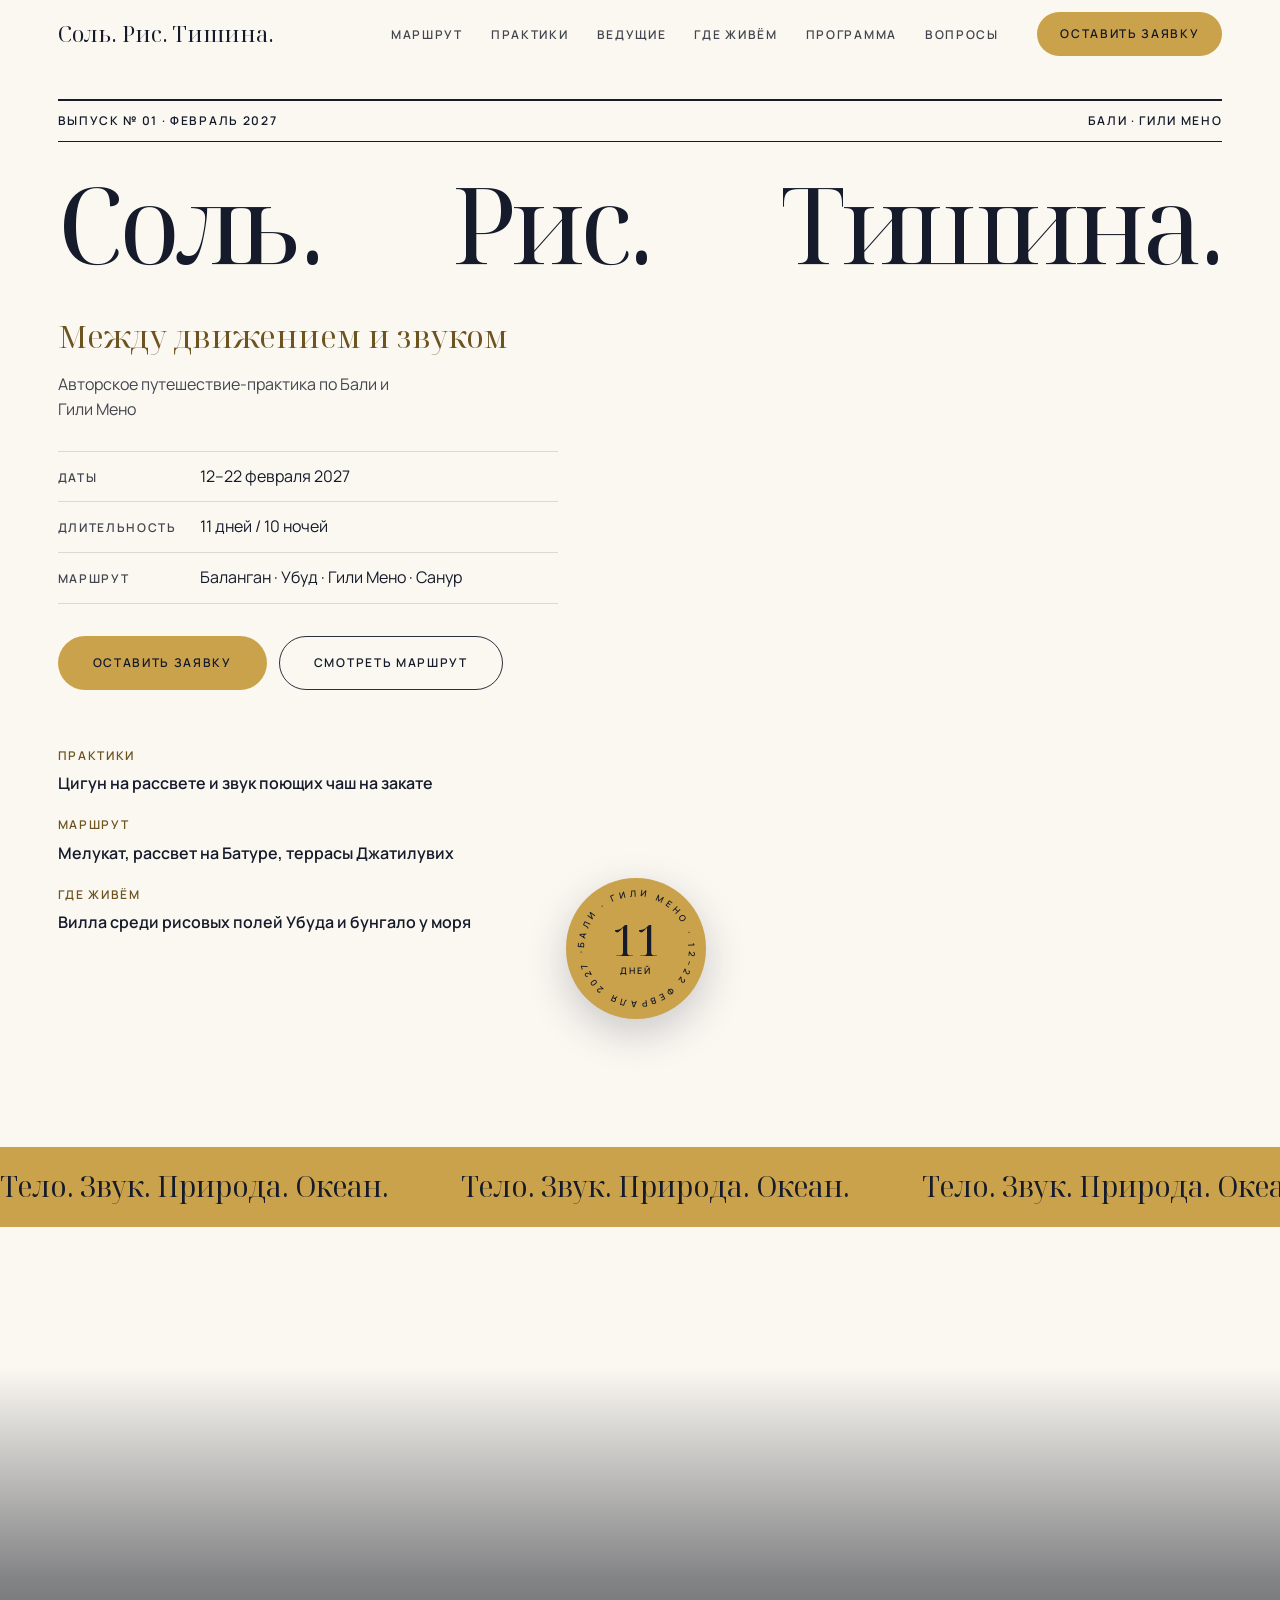
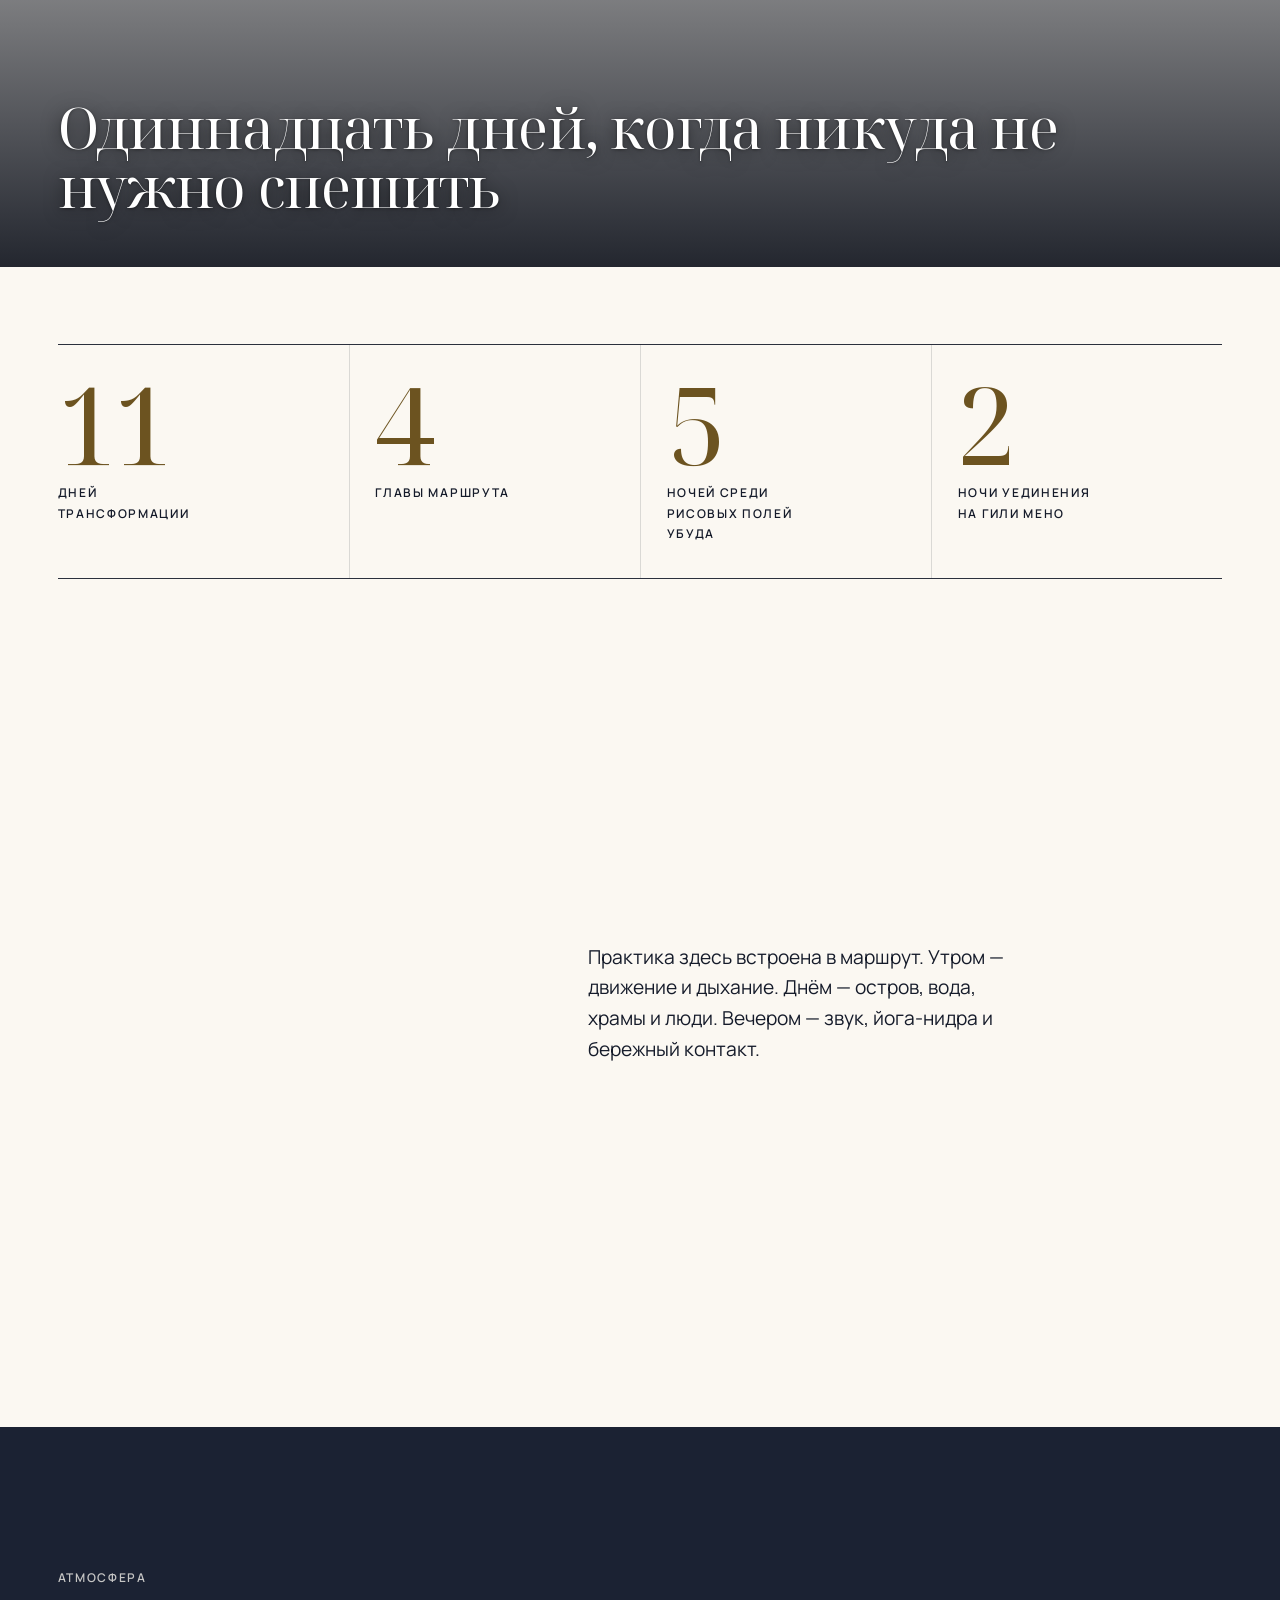
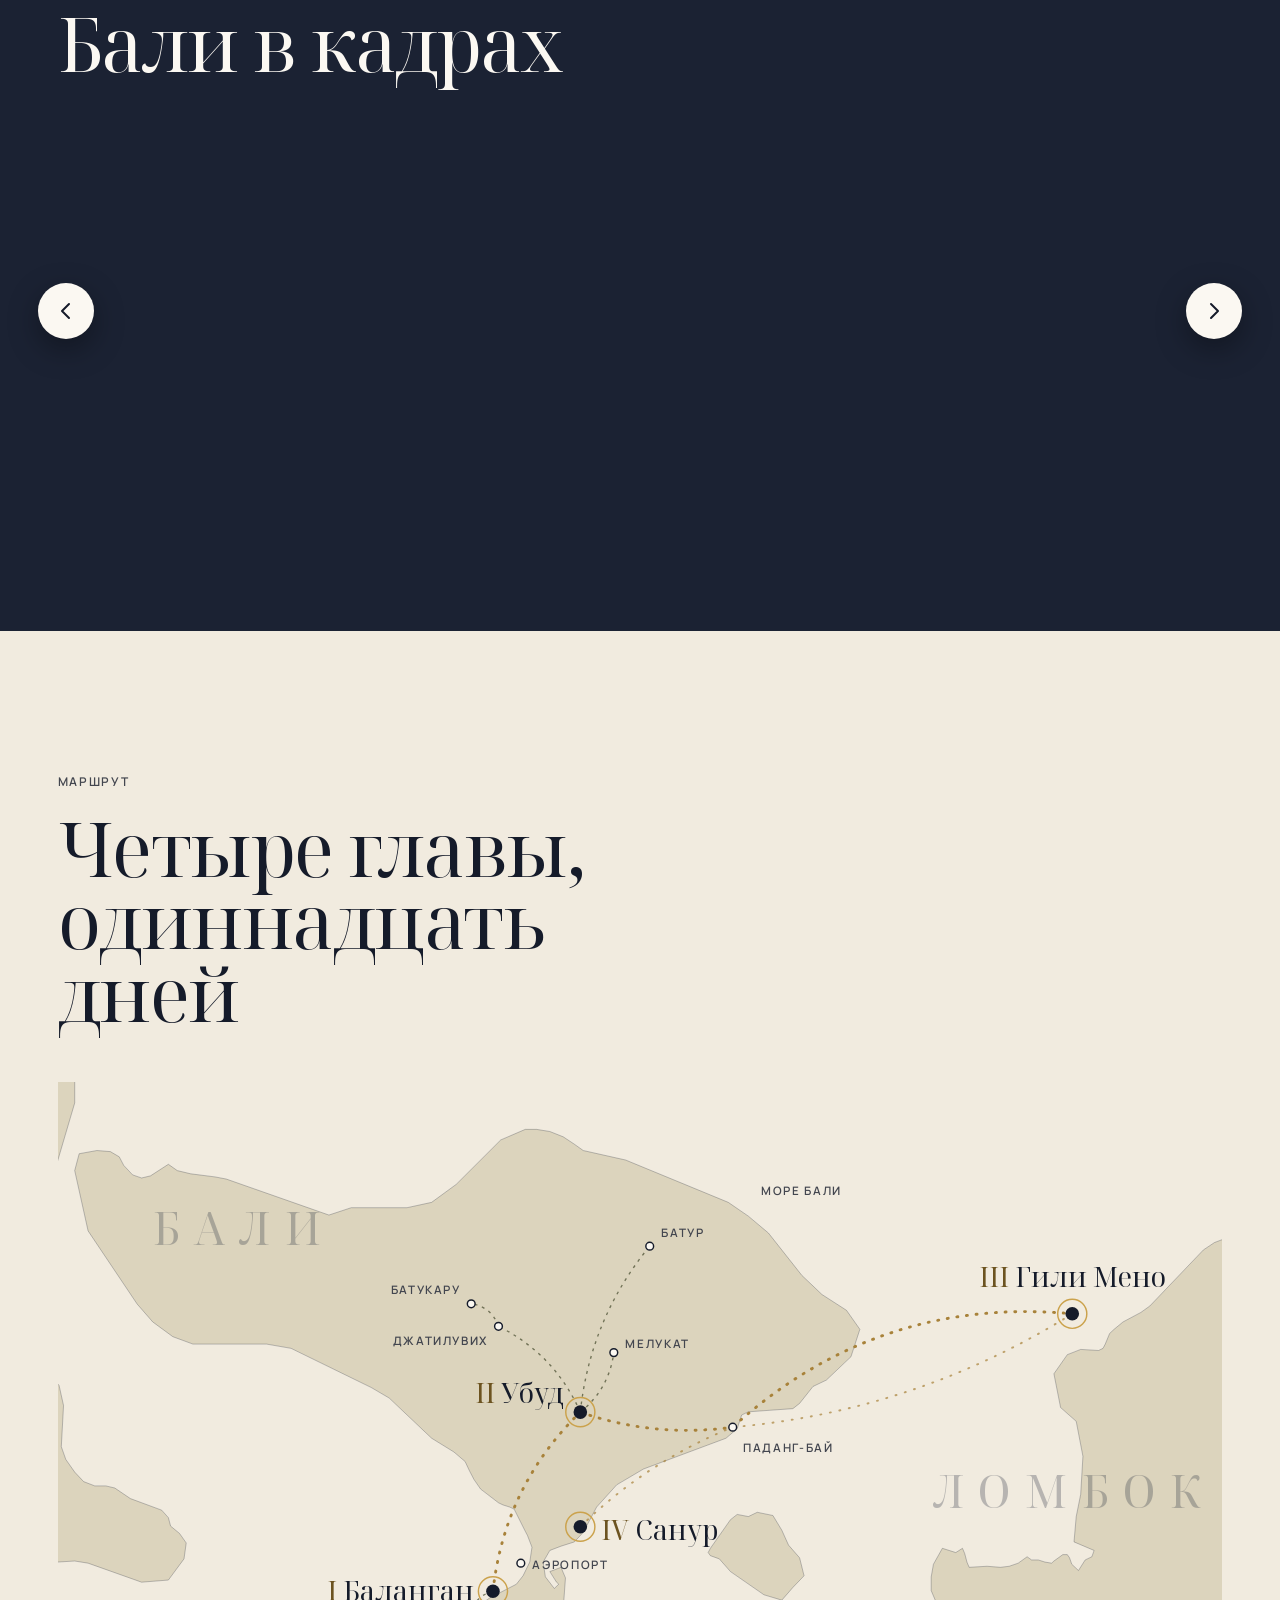
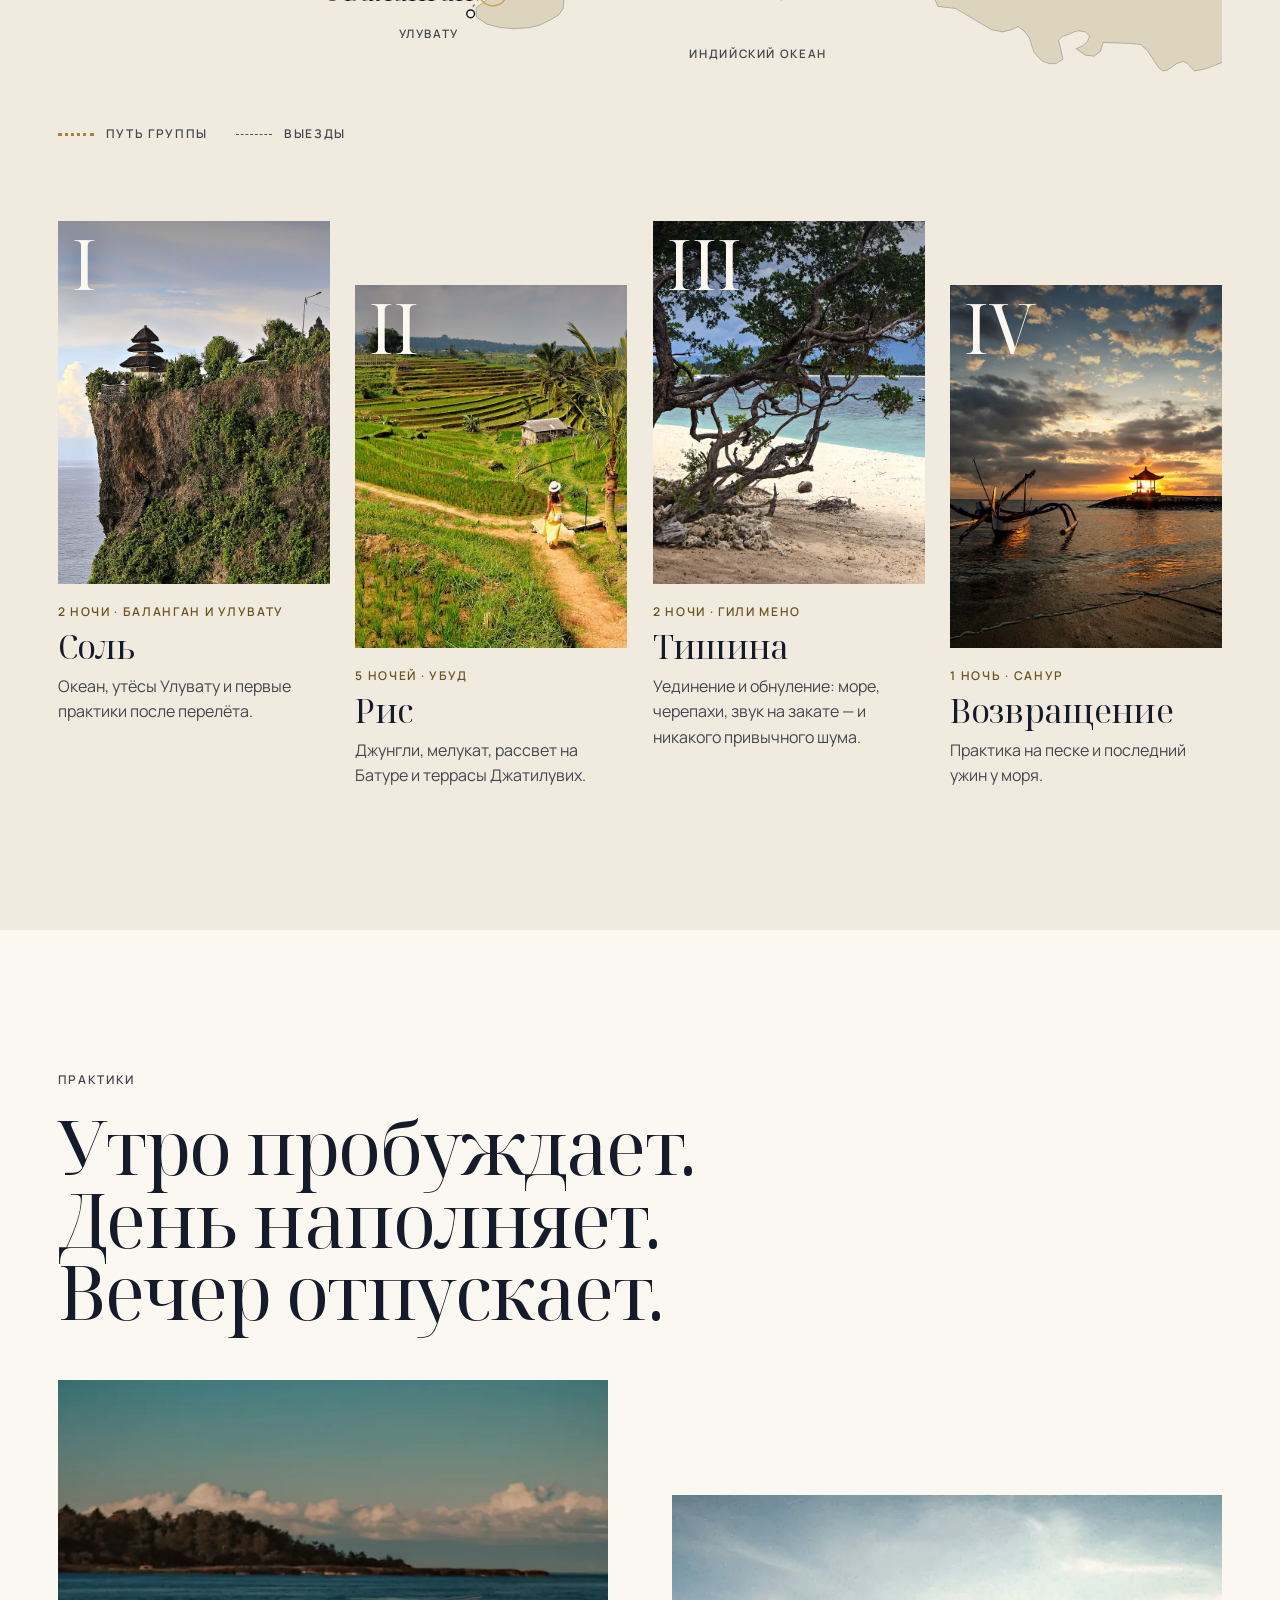
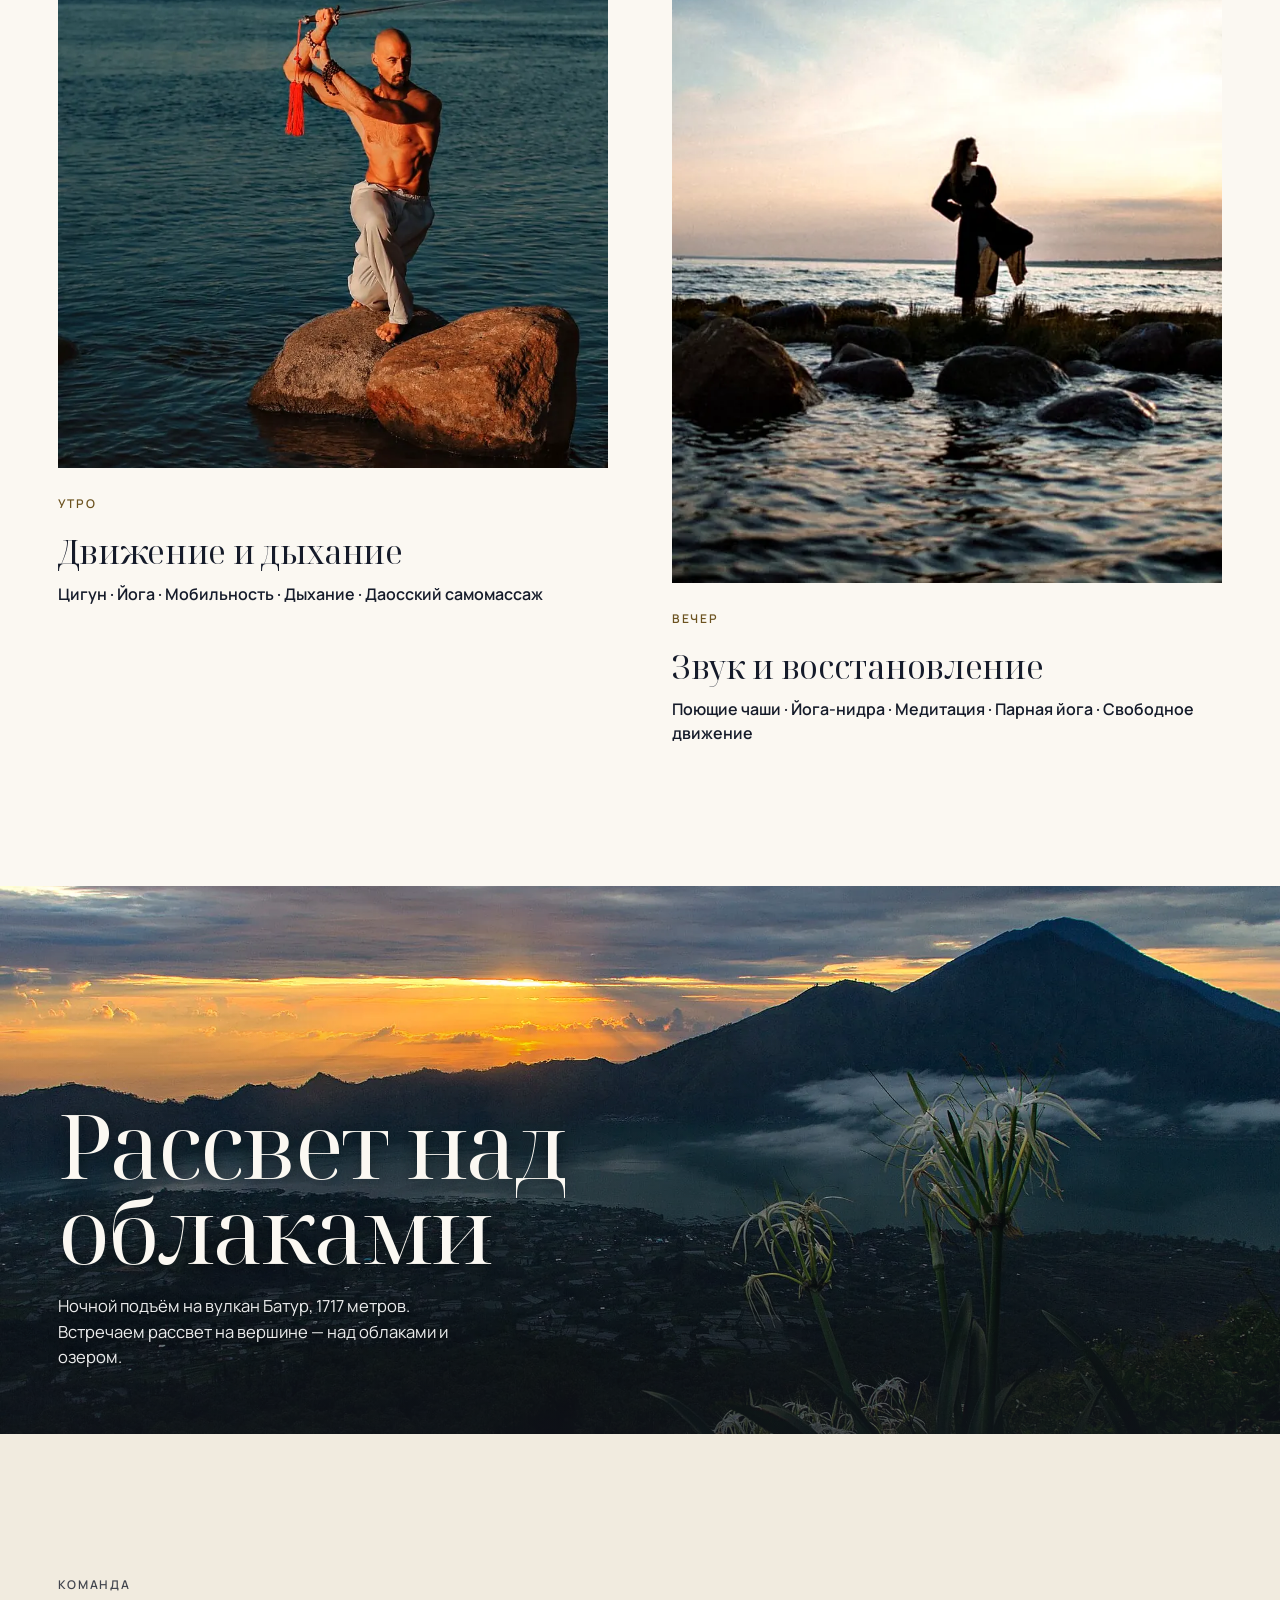
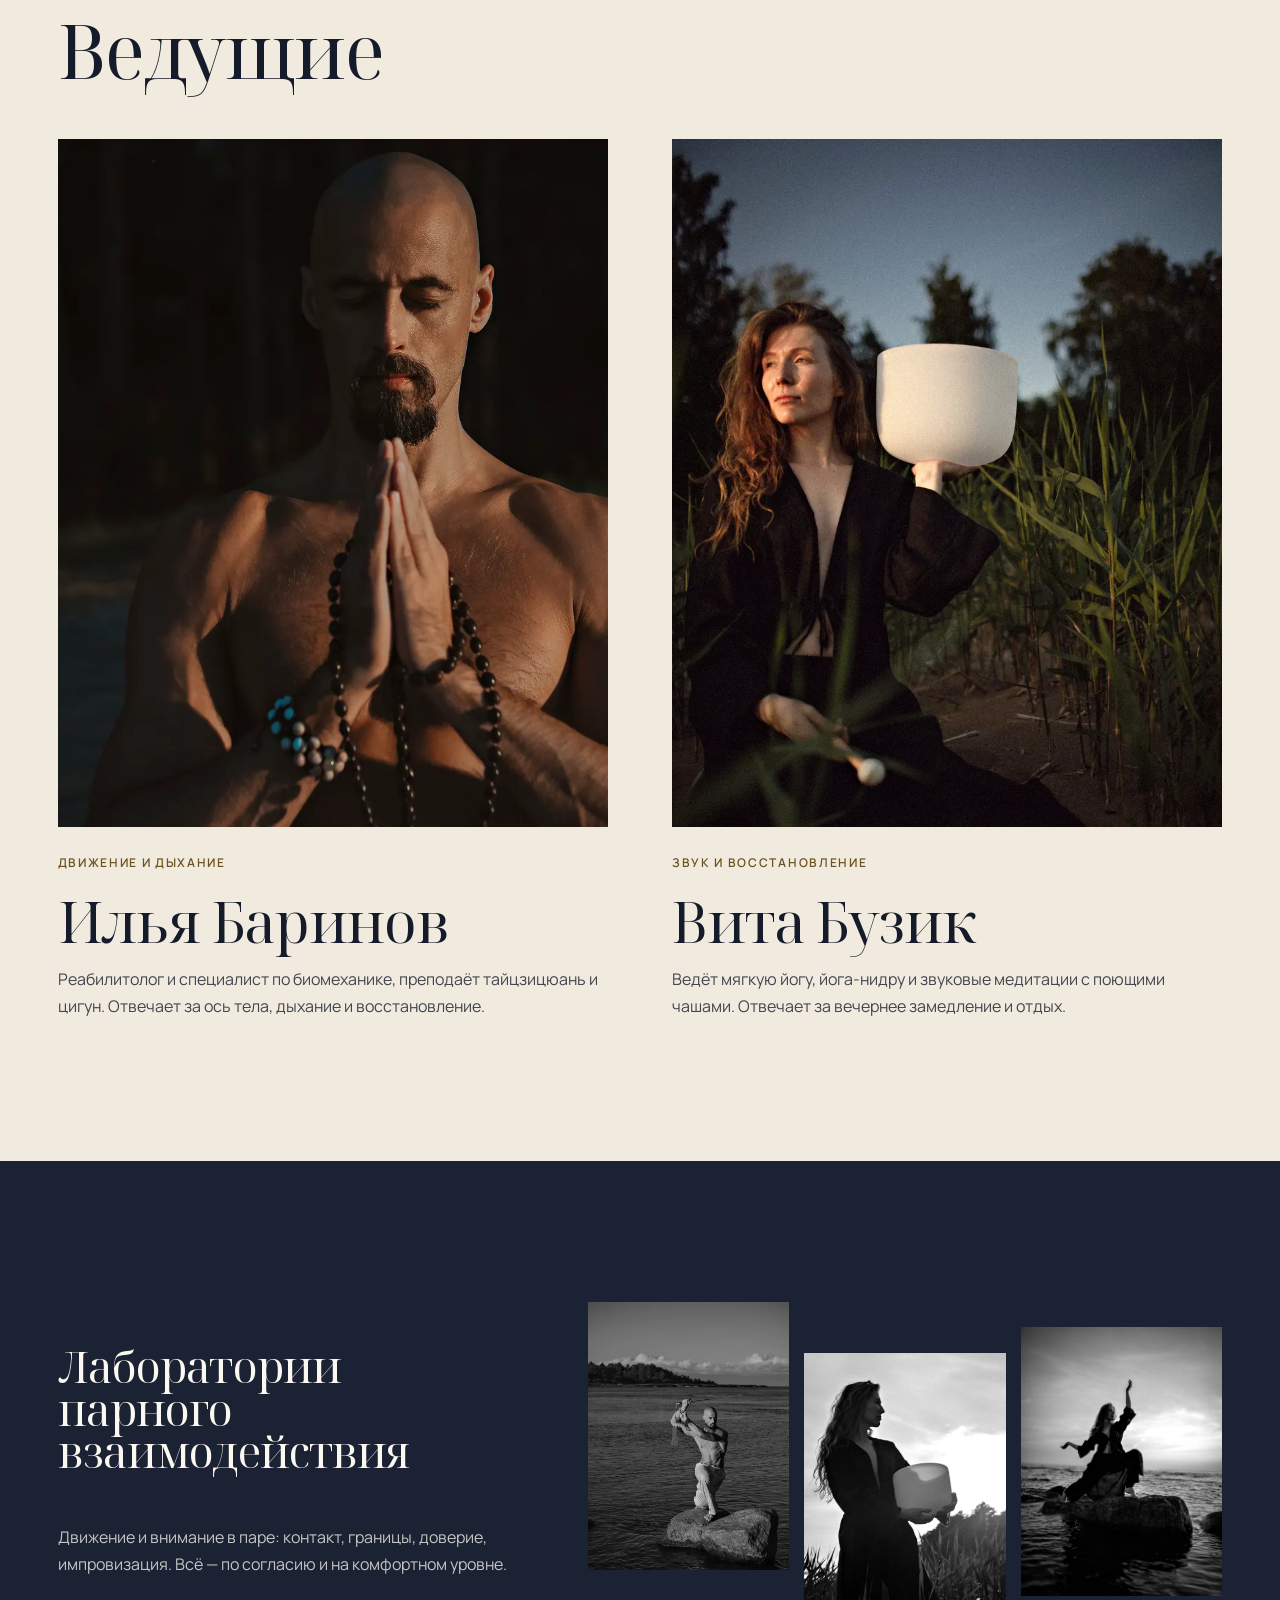
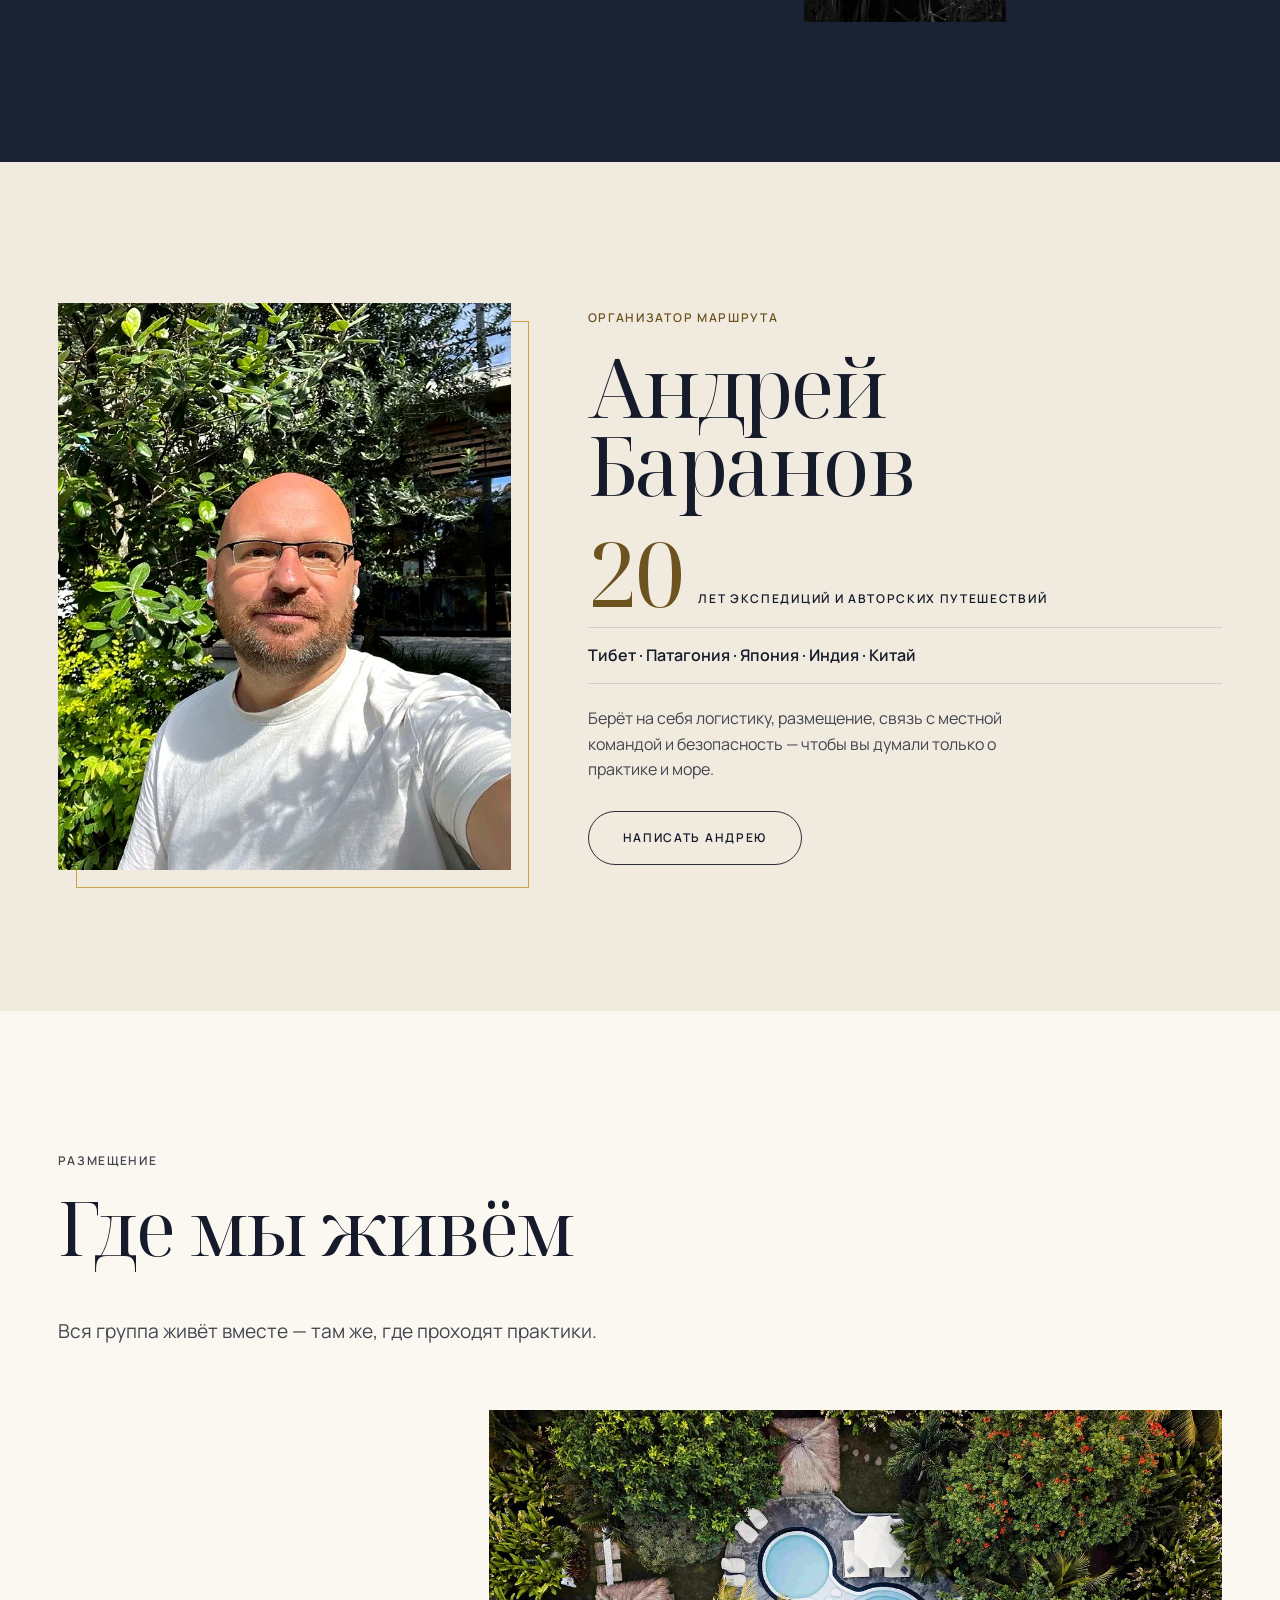
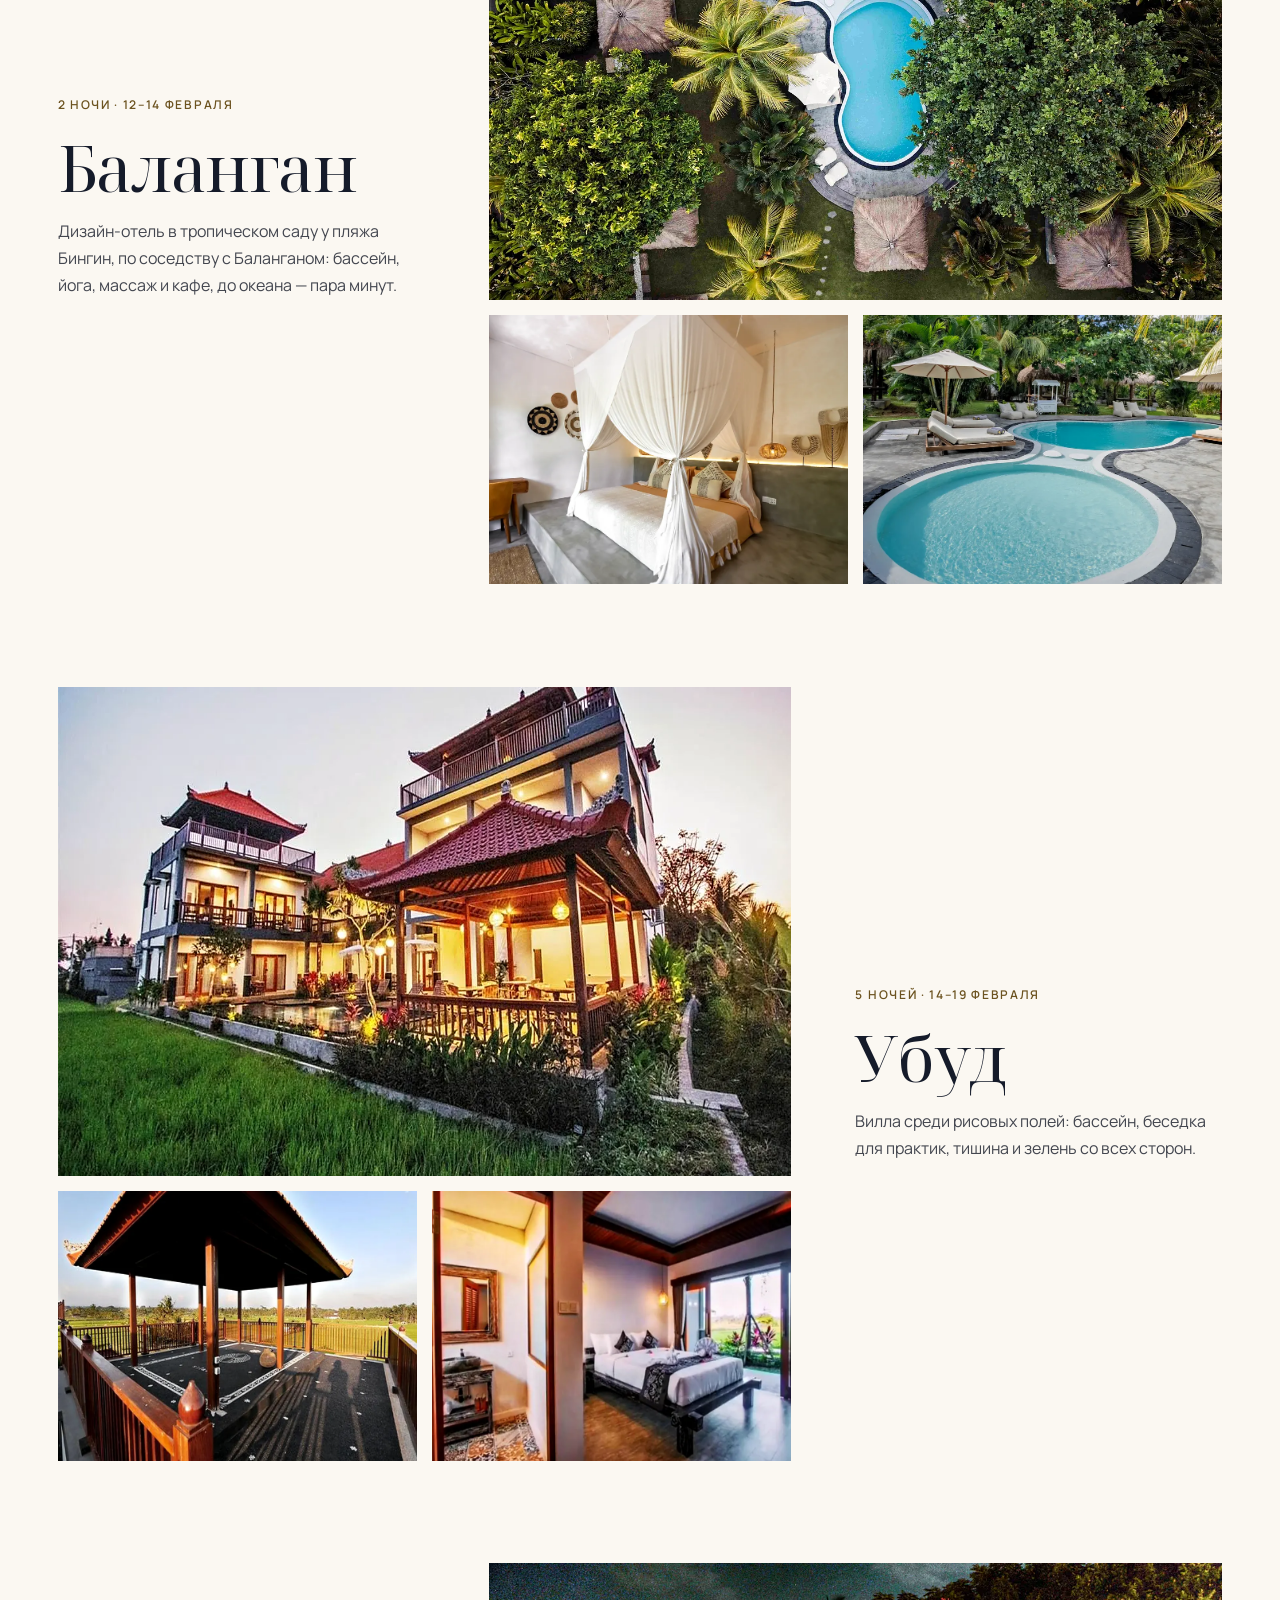
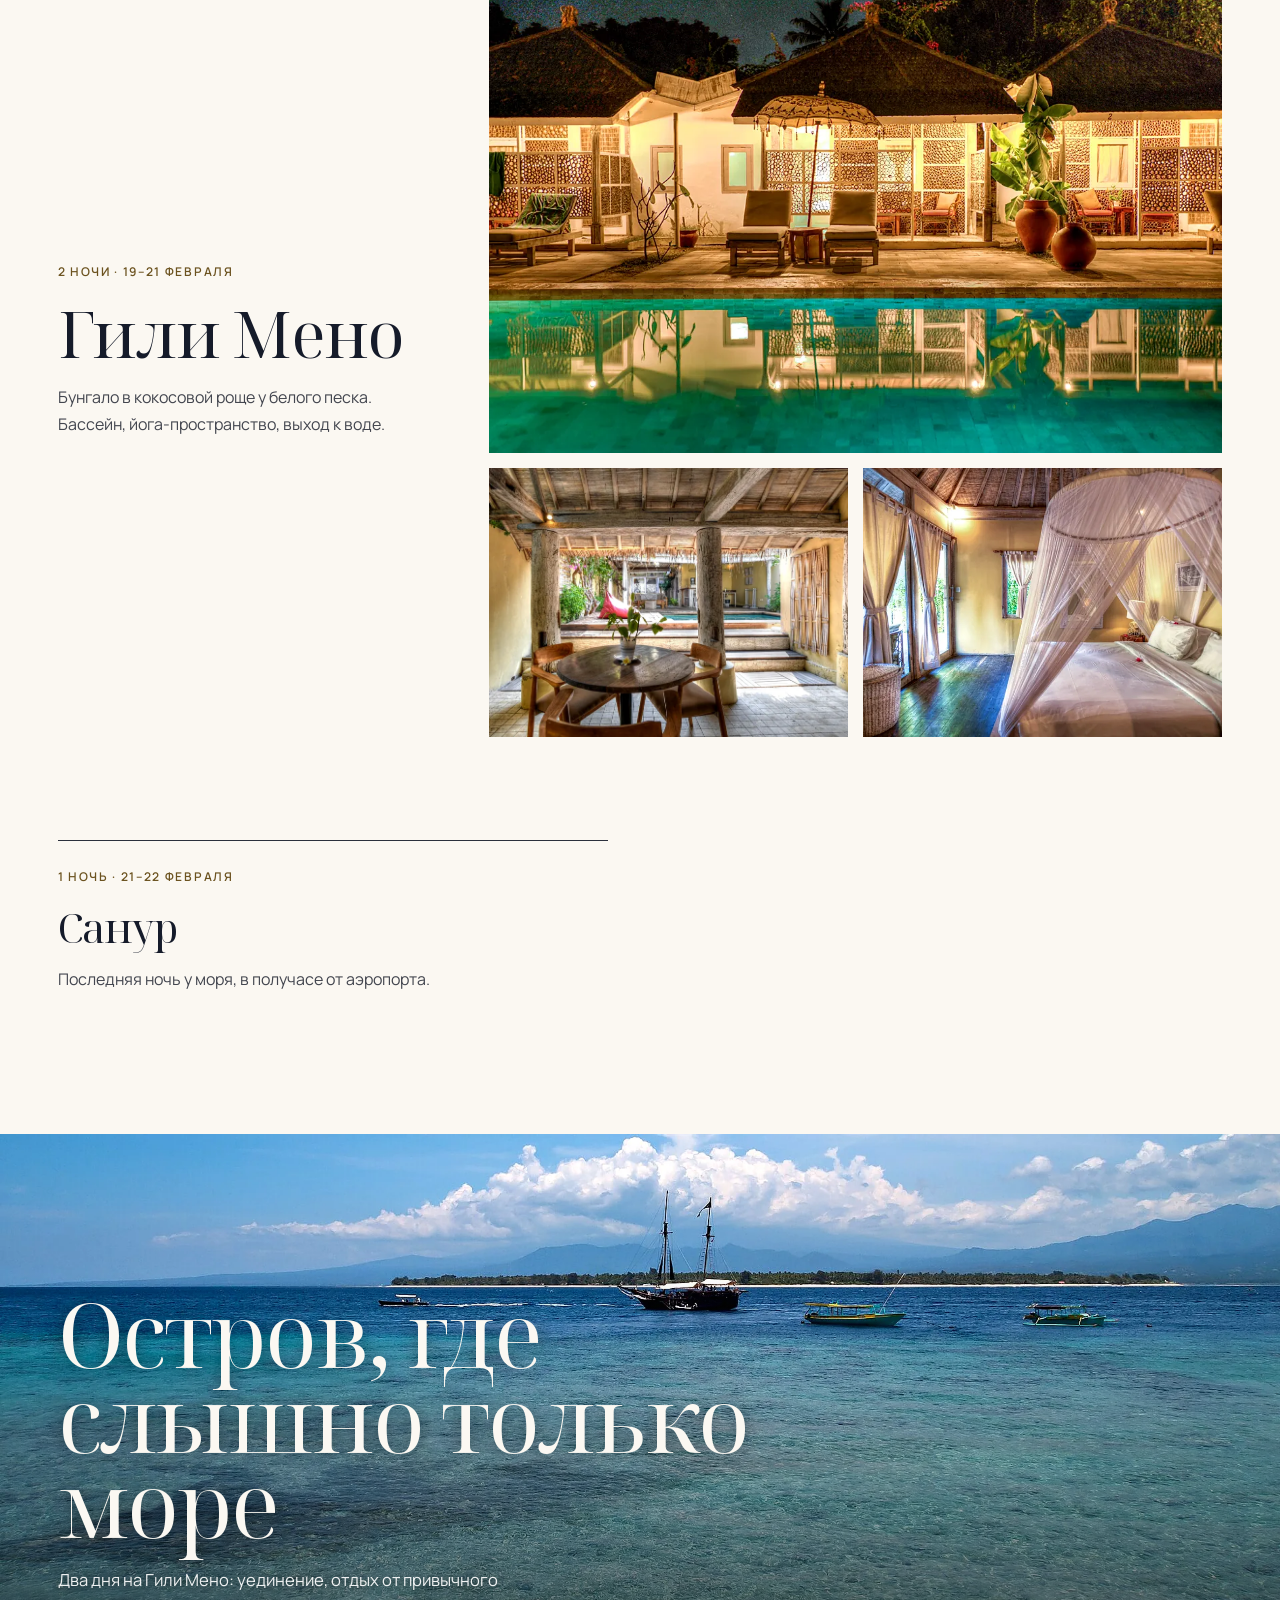
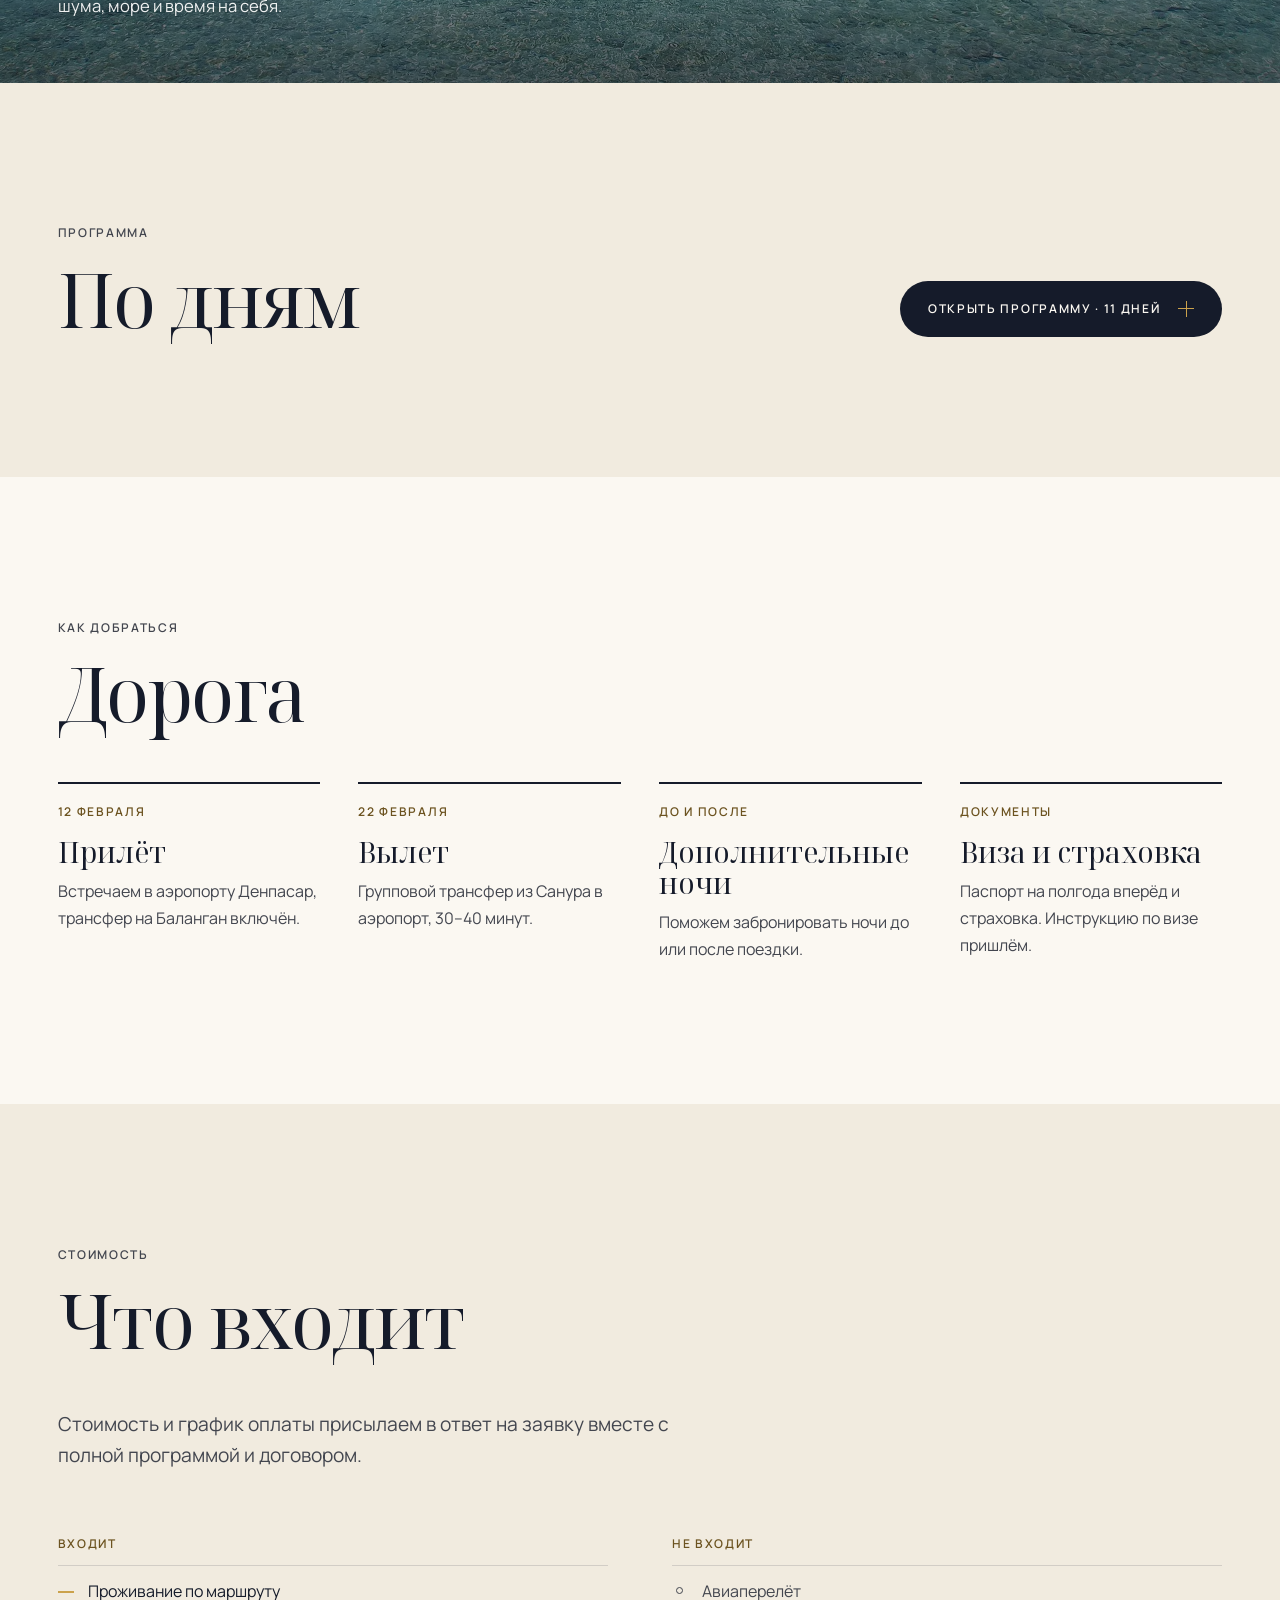
==== commit 6ffd1b10: "Bali: three type styles plus one, copy edits from review, FAQ layout - Typography consolidated: seri" ====
--- a/bali/index.html
+++ b/bali/index.html
@@ -79,14 +79,14 @@
 </figure>
 
 <section class="numbers" aria-label="Коротко о поездке">
-  <div class="wrap"><div class="numbers__row" data-reveal><div class="num"><p class="num__n">11</p><p class="num__t">дней в пути</p></div><div class="num"><p class="num__n">4</p><p class="num__t">главы маршрута</p></div><div class="num"><p class="num__n">5</p><p class="num__t">ночей в джунглях Убуда</p></div><div class="num"><p class="num__n">0</p><p class="num__t">машин на Гили Мено</p></div></div></div>
+  <div class="wrap"><div class="numbers__row" data-reveal><div class="num"><p class="num__n">11</p><p class="num__t">дней трансформации</p></div><div class="num"><p class="num__n">4</p><p class="num__t">главы маршрута</p></div><div class="num"><p class="num__n">5</p><p class="num__t">ночей среди рисовых полей Убуда</p></div><div class="num"><p class="num__n">2</p><p class="num__t">ночи уединения на Гили Мено</p></div></div></div>
 </section>
 
 <section class="intro">
   <div class="wrap intro__grid">
     <div class="intro__media" data-reveal>
       <picture class="intro__main"><source type="image/webp" media="(max-width: 700px)" srcset="images/manifesto-m.webp"><source type="image/webp" srcset="images/manifesto.webp"><source media="(max-width: 700px)" srcset="images/manifesto-m.jpg"><img src="images/manifesto.jpg" alt="Руки с тлеющим палo санто и чётками" width="900" height="1125" sizes="(max-width: 860px) 80vw, 34vw" loading="lazy" decoding="async"></picture>
-      <picture class="intro__small"><source type="image/webp" media="(max-width: 700px)" srcset="images/frangipani-sea-m.webp"><source type="image/webp" srcset="images/frangipani-sea.webp"><source media="(max-width: 700px)" srcset="images/frangipani-sea-m.jpg"><img src="images/frangipani-sea.jpg" alt="Цветок франжипани на камне у моря" width="560" height="700" sizes="(max-width: 860px) 40vw, 16vw" loading="lazy" decoding="async"></picture>
+      
     </div>
     <div class="intro__text" data-reveal>
       <p class="intro__lead">Практика здесь встроена в маршрут. Утром — движение и дыхание. Днём — остров, вода, храмы и люди. Вечером — звук, йога-нидра и бережный контакт.</p>
@@ -170,7 +170,7 @@
           <span class="chapter__roman">III</span></div>
         <p class="chapter__num">2 ночи · Гили Мено</p>
         <h3 class="chapter__name">Тишина</h3>
-        <p class="chapter__text">Остров без машин, черепахи и звук на закате.</p>
+        <p class="chapter__text">Уединение и обнуление: море, черепахи, звук на закате — и никакого привычного шума.</p>
       </article>
       <article class="chapter" data-reveal>
         <div class="chapter__media"><picture><source type="image/webp" media="(max-width: 700px)" srcset="images/ch-return-m.webp"><source type="image/webp" srcset="images/ch-return.webp"><source media="(max-width: 700px)" srcset="images/ch-return-m.jpg"><img src="images/ch-return.jpg" alt="Лодка-джукунг на рассвете в Сануре" width="720" height="960" sizes="(max-width: 700px) 80vw, (max-width: 960px) 45vw, 24vw" loading="lazy" decoding="async"></picture>
@@ -186,20 +186,20 @@
 <section class="section" id="practices">
   <div class="wrap">
     <p class="label">Практики</p>
-    <h2 class="h2">Утро собирает тело. Вечер его отпускает.</h2>
+    <h2 class="h2">Утро пробуждает. День наполняет. Вечер отпускает.</h2>
     <div class="practices">
       <article class="practice" data-reveal>
         <div class="practice__media"><picture><source type="image/webp" media="(max-width: 700px)" srcset="images/practice-morning-m.webp"><source type="image/webp" srcset="images/practice-morning.webp"><source media="(max-width: 700px)" srcset="images/practice-morning-m.jpg"><img src="images/practice-morning.jpg" alt="Илья с мечом тайцзи на камне у моря в утреннем свете" width="900" height="1125" sizes="(max-width: 760px) 100vw, 45vw" loading="lazy" decoding="async"></picture></div>
         <p class="label label--accent">Утро</p>
         <h3 class="h3">Движение и дыхание</h3>
-        <p class="muted">Цигун, йога, дыхание. Тело собирается к дороге, подъёмам и воде.</p>
+        
         <p class="practice__items">Цигун · Йога · Мобильность · Дыхание · Даосский самомассаж</p>
       </article>
       <article class="practice" data-reveal>
         <div class="practice__media"><picture><source type="image/webp" media="(max-width: 700px)" srcset="images/practice-evening-m.webp"><source type="image/webp" srcset="images/practice-evening.webp"><source media="(max-width: 700px)" srcset="images/practice-evening-m.jpg"><img src="images/practice-evening.jpg" alt="Фигура у кромки воды на закате" width="680" height="850" sizes="(max-width: 760px) 100vw, 45vw" loading="lazy" decoding="async"></picture></div>
         <p class="label label--accent">Вечер</p>
         <h3 class="h3">Звук и восстановление</h3>
-        <p class="muted">Поющие чаши, йога-нидра, медитация. Выход из дневной нагрузки.</p>
+        
         <p class="practice__items">Поющие чаши · Йога-нидра · Медитация · Парная йога · Свободное движение</p>
       </article>
     </div>
@@ -210,13 +210,14 @@
   <picture><source type="image/webp" media="(max-width: 700px)" srcset="images/break-batur-m.webp"><source type="image/webp" srcset="images/break-batur.webp"><source media="(max-width: 700px)" srcset="images/break-batur-m.jpg"><img src="images/break-batur.jpg" alt="Рассвет над облаками с вулкана Батур" width="1920" height="823" sizes="100vw" loading="lazy" decoding="async"></picture>
   <figcaption class="pbreak__over wrap">
     <span class="pbreak__line">Рассвет над облаками</span>
+    <span class="pbreak__text">Ночной подъём на вулкан Батур, 1717 метров. Встречаем рассвет на вершине — над облаками и озером.</span>
   </figcaption>
 </figure>
 
 <section class="section section--sand" id="team">
   <div class="wrap">
-    <p class="label">Ведущие</p>
-    <h2 class="h2">Кто ведёт</h2>
+    <p class="label">Команда</p>
+    <h2 class="h2">Ведущие</h2>
     <div class="leaders">
       <article class="leader" data-reveal>
         <div class="leader__media"><picture><source type="image/webp" media="(max-width: 700px)" srcset="images/ilya-m.webp"><source type="image/webp" srcset="images/ilya.webp"><source media="(max-width: 700px)" srcset="images/ilya-m.jpg"><img src="images/ilya.jpg" alt="Илья Баринов в практике, ладони сложены у груди" width="900" height="1125" sizes="(max-width: 760px) 100vw, 45vw" loading="lazy" decoding="async"></picture></div>
@@ -237,11 +238,11 @@
 <section class="section section--night lab">
   <div class="wrap lab__grid">
     <div class="lab__text" data-reveal>
-      <p class="label">Лаборатории парного взаимодействия</p>
-      <h2 class="h2">Илья и Вита вместе</h2>
+      
+      <h2 class="h2">Лаборатории парного взаимодействия</h2>
       <p class="muted">Движение и внимание в паре: контакт, границы, доверие, импровизация. Всё — по согласию и на комфортном уровне.</p>
     </div>
-    <div class="lab__shots" data-reveal><div class="lab__shot"><picture><source type="image/webp" media="(max-width: 700px)" srcset="images/lab-ilya-m.webp"><source type="image/webp" srcset="images/lab-ilya.webp"><source media="(max-width: 700px)" srcset="images/lab-ilya-m.jpg"><img src="images/lab-ilya.jpg" alt="Илья в стойке тайцзи с мечом на камне у воды" width="720" height="960" sizes="(max-width: 760px) 50vw, 26vw" loading="lazy" decoding="async"></picture></div><div class="lab__shot"><picture><source type="image/webp" media="(max-width: 700px)" srcset="images/lab-vita-m.webp"><source type="image/webp" srcset="images/lab-vita.webp"><source media="(max-width: 700px)" srcset="images/lab-vita-m.jpg"><img src="images/lab-vita.jpg" alt="Вита в движении на камне у воды" width="820" height="1093" sizes="(max-width: 760px) 50vw, 26vw" loading="lazy" decoding="async"></picture></div></div>
+    <div class="lab__shots" data-reveal><div class="lab__shot"><picture><source type="image/webp" media="(max-width: 700px)" srcset="images/lab-ilya-m.webp"><source type="image/webp" srcset="images/lab-ilya.webp"><source media="(max-width: 700px)" srcset="images/lab-ilya-m.jpg"><img src="images/lab-ilya.jpg" alt="Илья в стойке тайцзи с мечом на камне у воды" width="720" height="960" sizes="(max-width: 760px) 50vw, 26vw" loading="lazy" decoding="async"></picture></div><div class="lab__shot"><picture><source type="image/webp" media="(max-width: 700px)" srcset="images/lab-bowl-m.webp"><source type="image/webp" srcset="images/lab-bowl.webp"><source media="(max-width: 700px)" srcset="images/lab-bowl-m.jpg"><img src="images/lab-bowl.jpg" alt="Вита с хрустальной чашей на закате" width="720" height="960" sizes="(max-width: 760px) 50vw, 26vw" loading="lazy" decoding="async"></picture></div><div class="lab__shot"><picture><source type="image/webp" media="(max-width: 700px)" srcset="images/lab-vita-m.webp"><source type="image/webp" srcset="images/lab-vita.webp"><source media="(max-width: 700px)" srcset="images/lab-vita-m.jpg"><img src="images/lab-vita.jpg" alt="Вита в движении на камне у воды" width="820" height="1093" sizes="(max-width: 760px) 50vw, 26vw" loading="lazy" decoding="async"></picture></div></div>
   </div>
 </section>
 
@@ -304,6 +305,7 @@
   <picture><source type="image/webp" media="(max-width: 700px)" srcset="images/break-gili-m.webp"><source type="image/webp" srcset="images/break-gili.webp"><source media="(max-width: 700px)" srcset="images/break-gili-m.jpg"><img src="images/break-gili.jpg" alt="Бирюзовая вода и лодки у Гили Мено" width="1920" height="823" sizes="100vw" loading="lazy" decoding="async"></picture>
   <figcaption class="pbreak__over wrap">
     <span class="pbreak__line">Остров, где слышно только море</span>
+    <span class="pbreak__text">Два дня на Гили Мено: уединение, отдых от привычного шума, море и время на себя.</span>
   </figcaption>
 </figure>
 
@@ -667,7 +669,7 @@
     <p class="footer__small">Практики на маршруте — это работа с телом, дыханием, вниманием и звуком. Они не являются медицинской процедурой и не заменяют лечение.</p>
     <details class="credits">
       <summary>Фотографии: команда проекта, места, где мы живём, и фотографы Wikimedia Commons и rawpixel — список ниже.</summary>
-      <ul><li>A Frangipani flower used to be a traditional ceremony of the Balinese people who fell on coral reef.jpg — Bayu dwi k, <a href="https://creativecommons.org/licenses/by-sa/4.0/" rel="license noopener" target="_blank">CC BY-SA 4.0</a>, <a href="https://commons.wikimedia.org/w/index.php?curid=79219680" rel="noopener" target="_blank">источник</a></li><li>Kuta Bali Indonesia Pura-Luhur-Uluwatu-03 — CEphoto, Uwe Aranas, <a href="https://creativecommons.org/licenses/by-sa/3.0/" rel="license noopener" target="_blank">CC BY-SA 3.0</a>, <a href="https://commons.wikimedia.org/w/index.php?curid=39372882" rel="noopener" target="_blank">источник</a></li><li>Sunrise at Sanur beach, Bali, Indonesia. The sun is behind a gazebo, which makes it look somewhat like a lantern. A traditional wooden boat lies on the beach. The sky is partially cloudy. — Roy Tanck, <a href="https://creativecommons.org/publicdomain/zero/1.0/" rel="license noopener" target="_blank">CC0</a>, <a href="https://wordpress.org/photos/photo/92769ff096/" rel="noopener" target="_blank">источник</a></li><li>Kecak Dance in Bali 6 — Cmichel67, <a href="https://creativecommons.org/licenses/by-sa/4.0/" rel="license noopener" target="_blank">CC BY-SA 4.0</a>, <a href="https://commons.wikimedia.org/w/index.php?curid=47964476" rel="noopener" target="_blank">источник</a></li><li>Lombok Island and Mount Rinjani from Gili Meno Island, Indonesia — Vyacheslav Argenberg, <a href="https://creativecommons.org/licenses/by/4.0/" rel="license noopener" target="_blank">CC BY 4.0</a>, <a href="https://commons.wikimedia.org/w/index.php?curid=152522100" rel="noopener" target="_blank">источник</a></li><li>Balinese Dancer (Imagicity 1235) — Graham Crumb, <a href="https://creativecommons.org/licenses/by-sa/1.0/" rel="license noopener" target="_blank">CC BY-SA 1.0</a>, <a href="https://commons.wikimedia.org/w/index.php?curid=25261085" rel="noopener" target="_blank">источник</a></li><li>Balinese Jukung Boat — Ev Röhm, <a href="https://creativecommons.org/licenses/by-sa/3.0/" rel="license noopener" target="_blank">CC BY-SA 3.0</a>, <a href="https://commons.wikimedia.org/w/index.php?curid=29383558" rel="noopener" target="_blank">источник</a></li><li>048 White Penjor, Pura Tirta Empul, Gyanyar, Bali, photograph by Anandajoti Bhikkhu — Anandajoti, <a href="https://creativecommons.org/licenses/by-sa/4.0/" rel="license noopener" target="_blank">CC BY-SA 4.0</a>, <a href="https://commons.wikimedia.org/w/index.php?curid=146669125" rel="noopener" target="_blank">источник</a></li><li>Coconuts coconut palm, Bali island — rawpixel, <a href="https://creativecommons.org/publicdomain/zero/1.0/" rel="license noopener" target="_blank">CC0</a>, <a href="https://www.rawpixel.com/image/6076632/coconuts-coconut-palm-bali-island" rel="noopener" target="_blank">источник</a></li><li>Вход в среднюю часть храма Таман Аюн (Бали) через расщеплённые ворота, 2020-02-12 — AdmiralHood, <a href="https://creativecommons.org/licenses/by-sa/4.0/" rel="license noopener" target="_blank">CC BY-SA 4.0</a>, <a href="https://commons.wikimedia.org/w/index.php?curid=88419938" rel="noopener" target="_blank">источник</a></li><li>Swinging Bali, background photo — rawpixel, <a href="https://creativecommons.org/publicdomain/zero/1.0/" rel="license noopener" target="_blank">CC0</a>, <a href="https://www.rawpixel.com/image/6042735/photo-image-background-public-domain-tree" rel="noopener" target="_blank">источник</a></li><li>Sunrise on Mount Batur - panoramio (5) — Alexey Komarov, <a href="https://creativecommons.org/licenses/by/3.0/" rel="license noopener" target="_blank">CC BY 3.0</a>, <a href="https://commons.wikimedia.org/w/index.php?curid=60338776" rel="noopener" target="_blank">источник</a></li><li>Bali Beach &amp; Blue Sea — rawpixel, <a href="https://creativecommons.org/publicdomain/zero/1.0/" rel="license noopener" target="_blank">CC0</a>, <a href="https://www.rawpixel.com/image/5968915/bali-beach-blue-sea" rel="noopener" target="_blank">источник</a></li><li>Ramayana Kecak Dance Performance after sunset.jpg — Johannnindito Adisuryo (Yohanes Nindito Adisuryo), <a href="https://creativecommons.org/licenses/by-sa/4.0/" rel="license noopener" target="_blank">CC BY-SA 4.0</a>, <a href="https://commons.wikimedia.org/w/index.php?curid=73976075" rel="noopener" target="_blank">источник</a></li><li>Ubud, Indonesia — rawpixel, <a href="https://creativecommons.org/publicdomain/zero/1.0/" rel="license noopener" target="_blank">CC0</a>, <a href="https://www.rawpixel.com/image/3290131/free-photo-image-arecaceae-cc0-countryside" rel="noopener" target="_blank">источник</a></li><li>WIKITIRTA - TIRTA EMPUL APUAN 7 — Anggabuana, <a href="https://creativecommons.org/licenses/by-sa/4.0/" rel="license noopener" target="_blank">CC BY-SA 4.0</a>, <a href="https://commons.wikimedia.org/w/index.php?curid=126575543" rel="noopener" target="_blank">источник</a></li><li> — rawpixel, <a href="https://creativecommons.org/publicdomain/zero/1.0/" rel="license noopener" target="_blank">CC0</a>, <a href="https://www.rawpixel.com/image/5943562/free-public-domain-cc0-photo" rel="noopener" target="_blank">источник</a></li><li>Keindahan Sawah Jatiluwih — Putu Andika Panendra, <a href="https://creativecommons.org/licenses/by-sa/4.0/" rel="license noopener" target="_blank">CC BY-SA 4.0</a>, <a href="https://commons.wikimedia.org/w/index.php?curid=60538665" rel="noopener" target="_blank">источник</a></li><li>The beautiful turquoise water surrounding the Gili Islands (16975598051).jpg — Jorge Láscar from Melbourne, Australia, <a href="https://creativecommons.org/licenses/by/2.0/" rel="license noopener" target="_blank">CC BY 2.0</a>, <a href="https://commons.wikimedia.org/w/index.php?curid=66236250" rel="noopener" target="_blank">источник</a></li><li>Gili trawangan turtle 01 — Nuctuslasheca, <a href="https://creativecommons.org/licenses/by-sa/4.0/" rel="license noopener" target="_blank">CC BY-SA 4.0</a>, <a href="https://commons.wikimedia.org/w/index.php?curid=59924821" rel="noopener" target="_blank">источник</a></li><li>Gili Air Island from Gili Meno Island, Indonesia — Vyacheslav Argenberg, <a href="https://creativecommons.org/licenses/by/4.0/" rel="license noopener" target="_blank">CC BY 4.0</a>, <a href="https://commons.wikimedia.org/w/index.php?curid=152522101" rel="noopener" target="_blank">источник</a></li><li>Sunrise boats — Wiaskara, <a href="https://creativecommons.org/licenses/by-sa/4.0/" rel="license noopener" target="_blank">CC BY-SA 4.0</a>, <a href="https://commons.wikimedia.org/w/index.php?curid=106159918" rel="noopener" target="_blank">источник</a></li><li>Sunset at Pura Luhur Uluwatu — rheins, <a href="https://creativecommons.org/licenses/by/3.0/" rel="license noopener" target="_blank">CC BY 3.0</a>, <a href="https://commons.wikimedia.org/w/index.php?search=Uluwatu%2C%20rheins&amp;title=Special:MediaSearch&amp;type=image" rel="noopener" target="_blank">источник</a></li><li>Canang Sari (49364678042) — Enrico Strocchi, <a href="https://creativecommons.org/licenses/by-sa/2.0/" rel="license noopener" target="_blank">CC BY-SA 2.0</a>, <a href="https://commons.wikimedia.org/w/index.php?search=Canang%20Sari%20%2849364678042%29&amp;title=Special:MediaSearch&amp;type=image" rel="noopener" target="_blank">источник</a></li><li>The Faithful Gathered — Franz-Josef Alayon Monsanto, <a href="https://creativecommons.org/licenses/by-sa/4.0/" rel="license noopener" target="_blank">CC BY-SA 4.0</a>, <a href="https://commons.wikimedia.org/w/index.php?search=The%20Faithful%20Gathered&amp;title=Special:MediaSearch&amp;type=image" rel="noopener" target="_blank">источник</a></li><li>Rice terraces on Bali – Jatiluwih — Thomas Fuhrmann, <a href="https://creativecommons.org/licenses/by-sa/4.0/" rel="license noopener" target="_blank">CC BY-SA 4.0</a>, <a href="https://commons.wikimedia.org/w/index.php?search=Rice%20terraces%20on%20Bali%20Jatiluwih&amp;title=Special:MediaSearch&amp;type=image" rel="noopener" target="_blank">источник</a></li><li>Rice fields at Jatiluwih — Paxson Woelber, <a href="https://creativecommons.org/licenses/by-sa/4.0/" rel="license noopener" target="_blank">CC BY-SA 4.0</a>, <a href="https://commons.wikimedia.org/w/index.php?search=Rice%20fields%20at%20Jatiluwih&amp;title=Special:MediaSearch&amp;type=image" rel="noopener" target="_blank">источник</a></li><li>Gili Meno – panoramio (8) — Alexey Komarov, <a href="https://creativecommons.org/licenses/by/3.0/" rel="license noopener" target="_blank">CC BY 3.0</a>, <a href="https://commons.wikimedia.org/w/index.php?search=Gili%20Meno%20panoramio%20Komarov&amp;title=Special:MediaSearch&amp;type=image" rel="noopener" target="_blank">источник</a></li><li>Sunrise on Mount Batur — TMFalkner, <a href="https://creativecommons.org/licenses/by-sa/4.0/" rel="license noopener" target="_blank">CC BY-SA 4.0</a>, <a href="https://commons.wikimedia.org/w/index.php?search=Sunrise%20on%20Mount%20Batur%20TMFalkner&amp;title=Special:MediaSearch&amp;type=image" rel="noopener" target="_blank">источник</a></li><li>Gili Meno – panoramio — Alexey Komarov, <a href="https://creativecommons.org/licenses/by/3.0/" rel="license noopener" target="_blank">CC BY 3.0</a>, <a href="https://commons.wikimedia.org/w/index.php?search=Gili+Meno+panoramio+Komarov&amp;title=Special:MediaSearch&amp;type=image" rel="noopener" target="_blank">источник</a></li><li>Kecak Fire Dance – Pura Uluwatu Bali — Rennytan, <a href="https://creativecommons.org/licenses/by-sa/4.0/" rel="license noopener" target="_blank">CC BY-SA 4.0</a>, <a href="https://commons.wikimedia.org/w/index.php?search=Kecak+Fire+Dance+Pura+Uluwatu+Bali&amp;title=Special:MediaSearch&amp;type=image" rel="noopener" target="_blank">источник</a></li><li>Red colour at sunrise and Lombok&#x27;s mountains — Jorge Láscar, <a href="https://creativecommons.org/licenses/by/2.0/" rel="license noopener" target="_blank">CC BY 2.0</a>, <a href="https://commons.wikimedia.org/w/index.php?search=Red+colour+at+sunrise+and+Lombok%27s+mountains&amp;title=Special:MediaSearch&amp;type=image" rel="noopener" target="_blank">источник</a></li></ul>
+      <ul><li>Kuta Bali Indonesia Pura-Luhur-Uluwatu-03 — CEphoto, Uwe Aranas, <a href="https://creativecommons.org/licenses/by-sa/3.0/" rel="license noopener" target="_blank">CC BY-SA 3.0</a>, <a href="https://commons.wikimedia.org/w/index.php?curid=39372882" rel="noopener" target="_blank">источник</a></li><li>Sunrise at Sanur beach, Bali, Indonesia. The sun is behind a gazebo, which makes it look somewhat like a lantern. A traditional wooden boat lies on the beach. The sky is partially cloudy. — Roy Tanck, <a href="https://creativecommons.org/publicdomain/zero/1.0/" rel="license noopener" target="_blank">CC0</a>, <a href="https://wordpress.org/photos/photo/92769ff096/" rel="noopener" target="_blank">источник</a></li><li>Kecak Dance in Bali 6 — Cmichel67, <a href="https://creativecommons.org/licenses/by-sa/4.0/" rel="license noopener" target="_blank">CC BY-SA 4.0</a>, <a href="https://commons.wikimedia.org/w/index.php?curid=47964476" rel="noopener" target="_blank">источник</a></li><li>Lombok Island and Mount Rinjani from Gili Meno Island, Indonesia — Vyacheslav Argenberg, <a href="https://creativecommons.org/licenses/by/4.0/" rel="license noopener" target="_blank">CC BY 4.0</a>, <a href="https://commons.wikimedia.org/w/index.php?curid=152522100" rel="noopener" target="_blank">источник</a></li><li>Balinese Dancer (Imagicity 1235) — Graham Crumb, <a href="https://creativecommons.org/licenses/by-sa/1.0/" rel="license noopener" target="_blank">CC BY-SA 1.0</a>, <a href="https://commons.wikimedia.org/w/index.php?curid=25261085" rel="noopener" target="_blank">источник</a></li><li>Balinese Jukung Boat — Ev Röhm, <a href="https://creativecommons.org/licenses/by-sa/3.0/" rel="license noopener" target="_blank">CC BY-SA 3.0</a>, <a href="https://commons.wikimedia.org/w/index.php?curid=29383558" rel="noopener" target="_blank">источник</a></li><li>048 White Penjor, Pura Tirta Empul, Gyanyar, Bali, photograph by Anandajoti Bhikkhu — Anandajoti, <a href="https://creativecommons.org/licenses/by-sa/4.0/" rel="license noopener" target="_blank">CC BY-SA 4.0</a>, <a href="https://commons.wikimedia.org/w/index.php?curid=146669125" rel="noopener" target="_blank">источник</a></li><li>Coconuts coconut palm, Bali island — rawpixel, <a href="https://creativecommons.org/publicdomain/zero/1.0/" rel="license noopener" target="_blank">CC0</a>, <a href="https://www.rawpixel.com/image/6076632/coconuts-coconut-palm-bali-island" rel="noopener" target="_blank">источник</a></li><li>Вход в среднюю часть храма Таман Аюн (Бали) через расщеплённые ворота, 2020-02-12 — AdmiralHood, <a href="https://creativecommons.org/licenses/by-sa/4.0/" rel="license noopener" target="_blank">CC BY-SA 4.0</a>, <a href="https://commons.wikimedia.org/w/index.php?curid=88419938" rel="noopener" target="_blank">источник</a></li><li>Swinging Bali, background photo — rawpixel, <a href="https://creativecommons.org/publicdomain/zero/1.0/" rel="license noopener" target="_blank">CC0</a>, <a href="https://www.rawpixel.com/image/6042735/photo-image-background-public-domain-tree" rel="noopener" target="_blank">источник</a></li><li>Sunrise on Mount Batur - panoramio (5) — Alexey Komarov, <a href="https://creativecommons.org/licenses/by/3.0/" rel="license noopener" target="_blank">CC BY 3.0</a>, <a href="https://commons.wikimedia.org/w/index.php?curid=60338776" rel="noopener" target="_blank">источник</a></li><li>Bali Beach &amp; Blue Sea — rawpixel, <a href="https://creativecommons.org/publicdomain/zero/1.0/" rel="license noopener" target="_blank">CC0</a>, <a href="https://www.rawpixel.com/image/5968915/bali-beach-blue-sea" rel="noopener" target="_blank">источник</a></li><li>Ramayana Kecak Dance Performance after sunset.jpg — Johannnindito Adisuryo (Yohanes Nindito Adisuryo), <a href="https://creativecommons.org/licenses/by-sa/4.0/" rel="license noopener" target="_blank">CC BY-SA 4.0</a>, <a href="https://commons.wikimedia.org/w/index.php?curid=73976075" rel="noopener" target="_blank">источник</a></li><li>Ubud, Indonesia — rawpixel, <a href="https://creativecommons.org/publicdomain/zero/1.0/" rel="license noopener" target="_blank">CC0</a>, <a href="https://www.rawpixel.com/image/3290131/free-photo-image-arecaceae-cc0-countryside" rel="noopener" target="_blank">источник</a></li><li>WIKITIRTA - TIRTA EMPUL APUAN 7 — Anggabuana, <a href="https://creativecommons.org/licenses/by-sa/4.0/" rel="license noopener" target="_blank">CC BY-SA 4.0</a>, <a href="https://commons.wikimedia.org/w/index.php?curid=126575543" rel="noopener" target="_blank">источник</a></li><li> — rawpixel, <a href="https://creativecommons.org/publicdomain/zero/1.0/" rel="license noopener" target="_blank">CC0</a>, <a href="https://www.rawpixel.com/image/5943562/free-public-domain-cc0-photo" rel="noopener" target="_blank">источник</a></li><li>Keindahan Sawah Jatiluwih — Putu Andika Panendra, <a href="https://creativecommons.org/licenses/by-sa/4.0/" rel="license noopener" target="_blank">CC BY-SA 4.0</a>, <a href="https://commons.wikimedia.org/w/index.php?curid=60538665" rel="noopener" target="_blank">источник</a></li><li>The beautiful turquoise water surrounding the Gili Islands (16975598051).jpg — Jorge Láscar from Melbourne, Australia, <a href="https://creativecommons.org/licenses/by/2.0/" rel="license noopener" target="_blank">CC BY 2.0</a>, <a href="https://commons.wikimedia.org/w/index.php?curid=66236250" rel="noopener" target="_blank">источник</a></li><li>Gili trawangan turtle 01 — Nuctuslasheca, <a href="https://creativecommons.org/licenses/by-sa/4.0/" rel="license noopener" target="_blank">CC BY-SA 4.0</a>, <a href="https://commons.wikimedia.org/w/index.php?curid=59924821" rel="noopener" target="_blank">источник</a></li><li>Gili Air Island from Gili Meno Island, Indonesia — Vyacheslav Argenberg, <a href="https://creativecommons.org/licenses/by/4.0/" rel="license noopener" target="_blank">CC BY 4.0</a>, <a href="https://commons.wikimedia.org/w/index.php?curid=152522101" rel="noopener" target="_blank">источник</a></li><li>Sunrise boats — Wiaskara, <a href="https://creativecommons.org/licenses/by-sa/4.0/" rel="license noopener" target="_blank">CC BY-SA 4.0</a>, <a href="https://commons.wikimedia.org/w/index.php?curid=106159918" rel="noopener" target="_blank">источник</a></li><li>Sunset at Pura Luhur Uluwatu — rheins, <a href="https://creativecommons.org/licenses/by/3.0/" rel="license noopener" target="_blank">CC BY 3.0</a>, <a href="https://commons.wikimedia.org/w/index.php?search=Uluwatu%2C%20rheins&amp;title=Special:MediaSearch&amp;type=image" rel="noopener" target="_blank">источник</a></li><li>Canang Sari (49364678042) — Enrico Strocchi, <a href="https://creativecommons.org/licenses/by-sa/2.0/" rel="license noopener" target="_blank">CC BY-SA 2.0</a>, <a href="https://commons.wikimedia.org/w/index.php?search=Canang%20Sari%20%2849364678042%29&amp;title=Special:MediaSearch&amp;type=image" rel="noopener" target="_blank">источник</a></li><li>The Faithful Gathered — Franz-Josef Alayon Monsanto, <a href="https://creativecommons.org/licenses/by-sa/4.0/" rel="license noopener" target="_blank">CC BY-SA 4.0</a>, <a href="https://commons.wikimedia.org/w/index.php?search=The%20Faithful%20Gathered&amp;title=Special:MediaSearch&amp;type=image" rel="noopener" target="_blank">источник</a></li><li>Rice terraces on Bali – Jatiluwih — Thomas Fuhrmann, <a href="https://creativecommons.org/licenses/by-sa/4.0/" rel="license noopener" target="_blank">CC BY-SA 4.0</a>, <a href="https://commons.wikimedia.org/w/index.php?search=Rice%20terraces%20on%20Bali%20Jatiluwih&amp;title=Special:MediaSearch&amp;type=image" rel="noopener" target="_blank">источник</a></li><li>Rice fields at Jatiluwih — Paxson Woelber, <a href="https://creativecommons.org/licenses/by-sa/4.0/" rel="license noopener" target="_blank">CC BY-SA 4.0</a>, <a href="https://commons.wikimedia.org/w/index.php?search=Rice%20fields%20at%20Jatiluwih&amp;title=Special:MediaSearch&amp;type=image" rel="noopener" target="_blank">источник</a></li><li>Gili Meno – panoramio (8) — Alexey Komarov, <a href="https://creativecommons.org/licenses/by/3.0/" rel="license noopener" target="_blank">CC BY 3.0</a>, <a href="https://commons.wikimedia.org/w/index.php?search=Gili%20Meno%20panoramio%20Komarov&amp;title=Special:MediaSearch&amp;type=image" rel="noopener" target="_blank">источник</a></li><li>Sunrise on Mount Batur — TMFalkner, <a href="https://creativecommons.org/licenses/by-sa/4.0/" rel="license noopener" target="_blank">CC BY-SA 4.0</a>, <a href="https://commons.wikimedia.org/w/index.php?search=Sunrise%20on%20Mount%20Batur%20TMFalkner&amp;title=Special:MediaSearch&amp;type=image" rel="noopener" target="_blank">источник</a></li><li>Gili Meno – panoramio — Alexey Komarov, <a href="https://creativecommons.org/licenses/by/3.0/" rel="license noopener" target="_blank">CC BY 3.0</a>, <a href="https://commons.wikimedia.org/w/index.php?search=Gili+Meno+panoramio+Komarov&amp;title=Special:MediaSearch&amp;type=image" rel="noopener" target="_blank">источник</a></li><li>Kecak Fire Dance – Pura Uluwatu Bali — Rennytan, <a href="https://creativecommons.org/licenses/by-sa/4.0/" rel="license noopener" target="_blank">CC BY-SA 4.0</a>, <a href="https://commons.wikimedia.org/w/index.php?search=Kecak+Fire+Dance+Pura+Uluwatu+Bali&amp;title=Special:MediaSearch&amp;type=image" rel="noopener" target="_blank">источник</a></li><li>Red colour at sunrise and Lombok&#x27;s mountains — Jorge Láscar, <a href="https://creativecommons.org/licenses/by/2.0/" rel="license noopener" target="_blank">CC BY 2.0</a>, <a href="https://commons.wikimedia.org/w/index.php?search=Red+colour+at+sunrise+and+Lombok%27s+mountains&amp;title=Special:MediaSearch&amp;type=image" rel="noopener" target="_blank">источник</a></li></ul>
       <p>Кадры обрезаны и тонированы под общий стиль страницы.</p>
     </details>
   </div>
--- a/bali/styles.css
+++ b/bali/styles.css
@@ -189,7 +189,7 @@
 .cover__lines a { display: block; text-decoration: none; }
 .cover__kicker { display: block; font-size: 11px; font-weight: 600; letter-spacing: 0.22em; text-transform: uppercase; color: var(--gold-ink); margin-bottom: 4px; }
 .cover__line { font-family: var(--sans); font-weight: 600; font-size: clamp(17px, 1.3vw, 19px); line-height: 1.4; }
-.cover__lines a:hover .cover__line { font-family: var(--sans); font-weight: 600; font-size: clamp(17px, 1.3vw, 19px); line-height: 1.4; }
+.cover__lines a:hover .cover__line { text-decoration: underline; text-decoration-thickness: 1px; text-underline-offset: 5px; }
 .cover__photo { position: relative; }
 .cover__photo img { aspect-ratio: 4 / 5; object-fit: cover; }
 
@@ -260,7 +260,7 @@
 
 .intro { padding-block: var(--section); }
 .intro__grid { display: grid; grid-template-columns: minmax(0, 5fr) minmax(0, 7fr); gap: clamp(32px, 6vw, 100px); align-items: center; }
-.intro__media { position: relative; padding: 0 22% 16% 0; }
+.intro__media { position: relative; }
 .intro__main img { aspect-ratio: 4 / 5; object-fit: cover; }
 .intro__small { position: absolute; right: 0; bottom: 0; width: 46%; border: clamp(6px, 0.8vw, 12px) solid var(--paper); }
 .intro__small img { aspect-ratio: 4 / 5; object-fit: cover; }
@@ -306,6 +306,7 @@
   background: linear-gradient(180deg, rgba(20, 24, 34, 0) 25%, rgba(20, 24, 34, 0.68) 100%);
   max-width: none;
 }
+.pbreak__text { display: block; max-width: 44ch; margin-top: clamp(14px, 1.6vw, 22px); font-size: clamp(16px, 1.3vw, 19px); line-height: 1.55; color: rgba(255, 255, 255, 0.92); text-shadow: 0 1px 10px rgba(0, 0, 0, 0.55); }
 .pbreak__line { text-shadow: 0 2px 18px rgba(0, 0, 0, 0.5); font-family: var(--display); font-weight: 400; font-size: clamp(40px, 7vw, 112px); line-height: 0.95; letter-spacing: -0.02em; max-width: 14ch; }
 @media (max-width: 700px) { .pbreak img { aspect-ratio: 4 / 5; } }
 
@@ -389,9 +390,10 @@
 .leader__name { font-family: var(--display); font-weight: 400; font-size: clamp(42px, 4.4vw, 68px); line-height: 1; letter-spacing: -0.02em; margin: 0 0 16px; }
 
 .lab__grid { display: grid; grid-template-columns: minmax(0, 5fr) minmax(0, 7fr); gap: clamp(32px, 6vw, 96px); align-items: center; }
-.lab__shots { display: grid; grid-template-columns: repeat(2, 1fr); gap: clamp(10px, 1.2vw, 16px); }
+.lab__shots { display: grid; grid-template-columns: repeat(3, 1fr); gap: clamp(8px, 1.2vw, 16px); }
 .lab__shot img { aspect-ratio: 3 / 4; object-fit: cover; }
-.lab__shot:nth-child(2) { margin-top: clamp(32px, 5vw, 80px); }
+.lab__shot:nth-child(2) { margin-top: clamp(24px, 4vw, 64px); }
+.lab__shot:nth-child(3) { margin-top: clamp(12px, 2vw, 32px); }
 
 .org-section { background: var(--cream); }
 .org { display: grid; grid-template-columns: minmax(0, 5fr) minmax(0, 7fr); gap: clamp(32px, 6vw, 100px); align-items: center; }
@@ -463,7 +465,7 @@
 .day__block { display: grid; grid-template-columns: 96px 1fr; gap: 16px; padding-block: 10px; border-top: 1px solid var(--line); font-size: 16px; }
 .day__time { font-size: 11px; font-weight: 600; letter-spacing: 0.16em; text-transform: uppercase; color: var(--gold-ink); padding-top: 5px; }
 
-.plus { position: relative; width: 16px; height: 16px; align-self: center; }
+.plus { position: relative; flex: none; width: 16px; height: 16px; align-self: center; }
 .plus::before, .plus::after { content: ''; position: absolute; background: currentColor; transition: transform 0.25s ease; }
 .plus::before { left: 0; right: 0; top: 7.5px; height: 1px; }
 .plus::after { top: 0; bottom: 0; left: 7.5px; width: 1px; }
@@ -499,14 +501,14 @@
 
 /* ---------- Вопросы ---------- */
 
-.faq { display: grid; grid-template-columns: minmax(0, 4fr) minmax(0, 8fr); gap: clamp(32px, 6vw, 96px); align-items: start; }
-.faq__side { position: sticky; top: calc(var(--header-h) + 24px); }
+.faq__list { max-width: 920px; }
+.faq__side { margin-bottom: clamp(28px, 4vw, 48px); }
 .qa { border-top: 1px solid var(--line); }
 .qa:last-child { border-bottom: 1px solid var(--line); }
 .qa__h { margin: 0; font: inherit; }
 .qa__btn { width: 100%; display: flex; justify-content: space-between; align-items: center; gap: 24px; padding: 22px 0; background: none; border: 0; text-align: left; cursor: pointer; color: inherit; font: 600 clamp(17px, 1.3vw, 19px) / 1.4 var(--sans); }
 .qa__panel { padding-bottom: 24px; color: var(--muted); max-width: 64ch; }
-@media (max-width: 900px) { .faq { grid-template-columns: 1fr; } .faq__side { position: static; } }
+@media (max-width: 900px) { .faq { grid-template-columns: 1fr; } .faq__side { margin-bottom: clamp(28px, 4vw, 48px); } }
 
 /* ---------- Заявка ---------- */
 
@@ -562,6 +564,40 @@
 .mobile-bar__info { font-size: 14px; font-weight: 500; }
 @media (max-width: 760px) { .mobile-bar { display: flex; } body { padding-bottom: 68px; } }
 
+/* ---------- Типографика: три стиля и один дополнительный ----------
+   1. Заголовки — антиква Noto Serif Display 400 (размеры разные, стиль один).
+   2. Текст — Manrope 400.
+   3. Метки — Manrope 600, 12 px, заглавные, разрядка 0.14em.
+   4. Акцент (дополнительный) — Manrope 600 в размер текста.
+   Правила ниже перекрывают частные настройки выше, чтобы стилей не множилось. */
+
+.label, .cover__strip, .cover__fact dt, .cover__kicker, .num__t, .map__legend, .chapter__num,
+.org__years, .prog__chapter-name span, .day__time, .day__date, .road__time, .pack__h,
+.field__label, .btn, .btn--sm, .prog__toggle, .mobile-bar__info {
+  font-family: var(--sans); font-size: 12px; font-weight: 600; letter-spacing: 0.14em;
+  text-transform: uppercase; font-style: normal;
+}
+@media (min-width: 901px) { .nav__list a { font-size: 12px; font-weight: 600; letter-spacing: 0.14em; } }
+.map__sea, .map__spot text { font-family: var(--sans); font-weight: 600; letter-spacing: 0.14em; text-transform: uppercase; }
+.map__sea { font-size: calc(12px * var(--fs-sea)); }
+
+body, .lead, .cover__sub, .cover__fact dd, .intro__lead, .chapter__text, .muted, .org__lead,
+.day__sum, .day__block, .qa__panel, .pack__list li, .road__row .muted {
+  font-family: var(--sans); font-weight: 400; letter-spacing: 0;
+}
+.cover__sub, .cover__fact dd, .org__lead, .chapter__text, .pack__list li { font-size: clamp(16px, 1.15vw, 18px); line-height: 1.6; }
+.lead, .intro__lead { font-size: clamp(19px, 1.5vw, 22px); line-height: 1.6; }
+.intro__lead { max-width: 36ch; }
+
+.cover__line, .practice__items, .org__places, .day__title, .qa__btn, .h4, .footer__links a {
+  font-family: var(--sans); font-weight: 600; font-size: clamp(16px, 1.2vw, 18px); line-height: 1.45; letter-spacing: 0; text-transform: none;
+}
+.practice__items { color: var(--ink); margin-top: 0; }
+.cover__tagline { font-size: clamp(26px, 2.4vw, 38px); }
+
+.lab__text .h2 { font-size: clamp(34px, 3.4vw, 52px); overflow-wrap: break-word; hyphens: auto; }
+#practices .h2 { max-width: 20ch; }
+
 /* ---------- Медленный «наезд» камеры на больших кадрах ---------- */
 
 .cover__photo picture, .spread picture, .pbreak { overflow: hidden; }
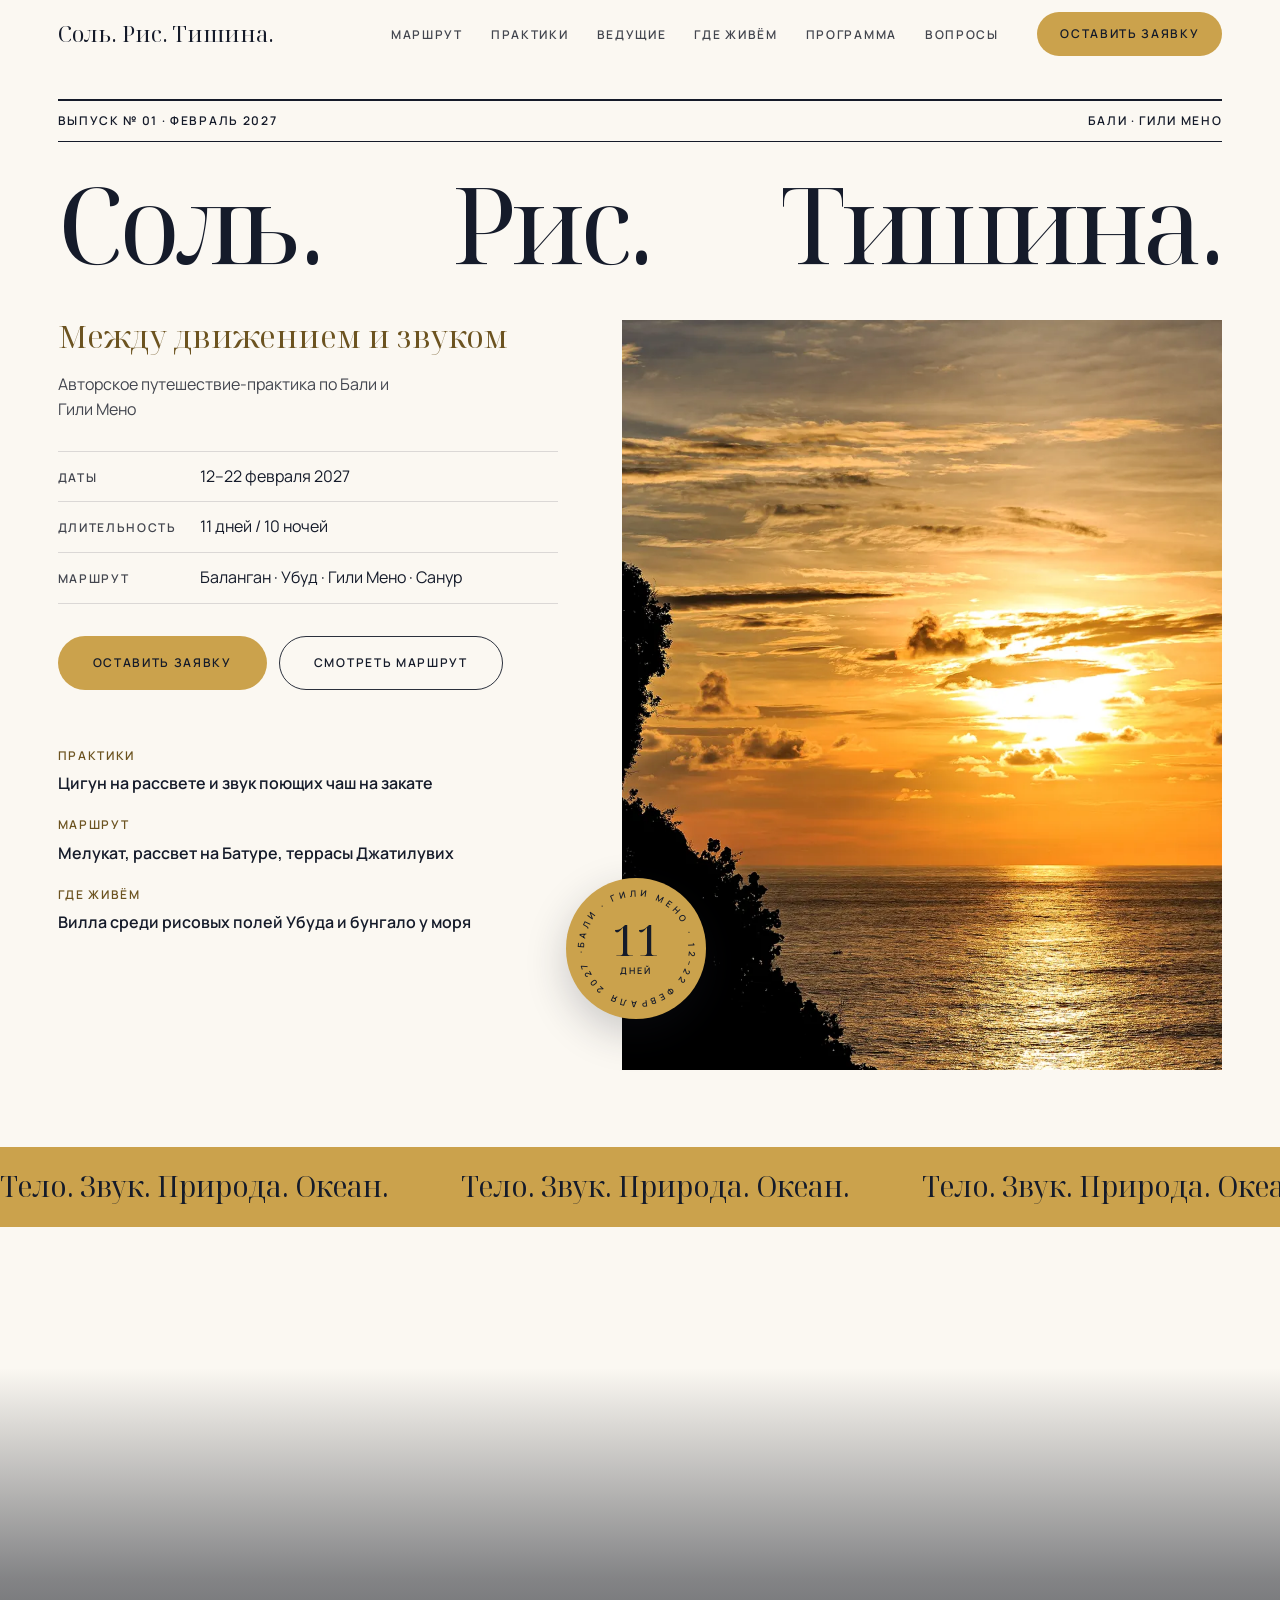
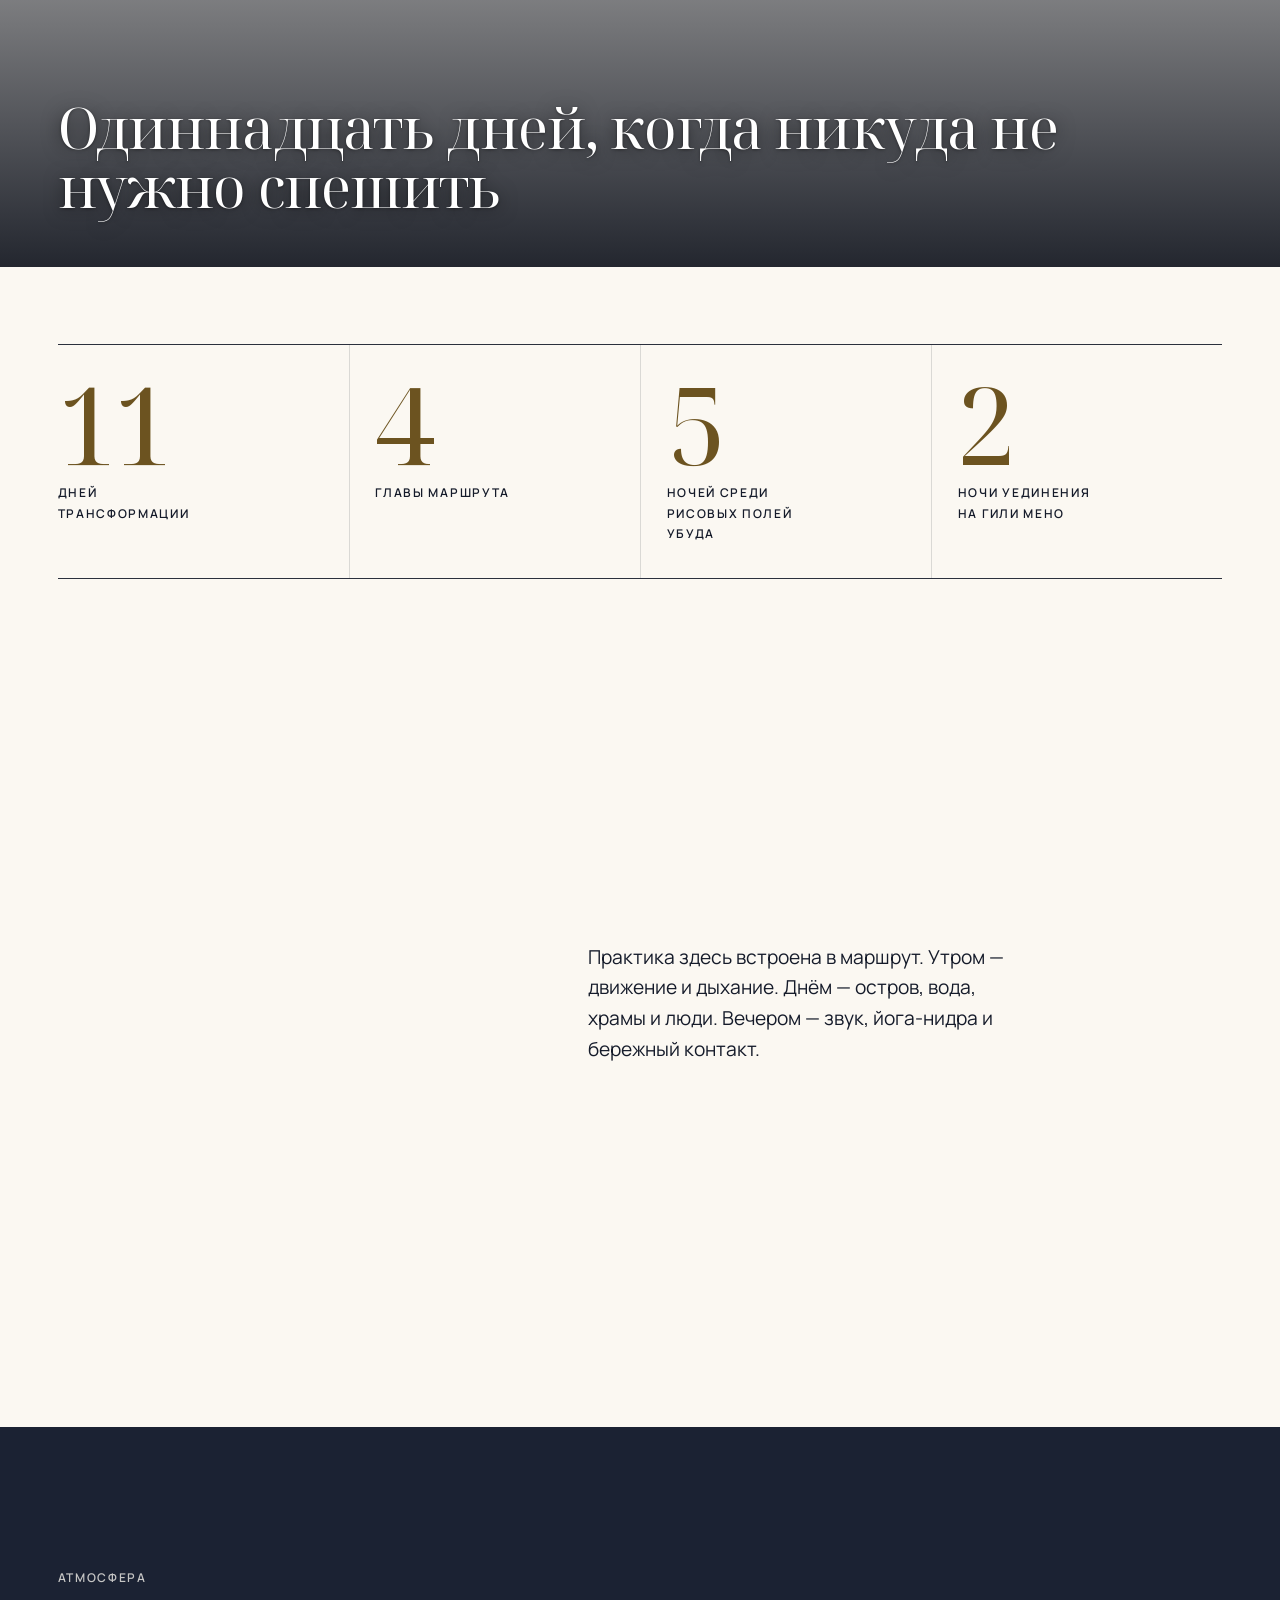
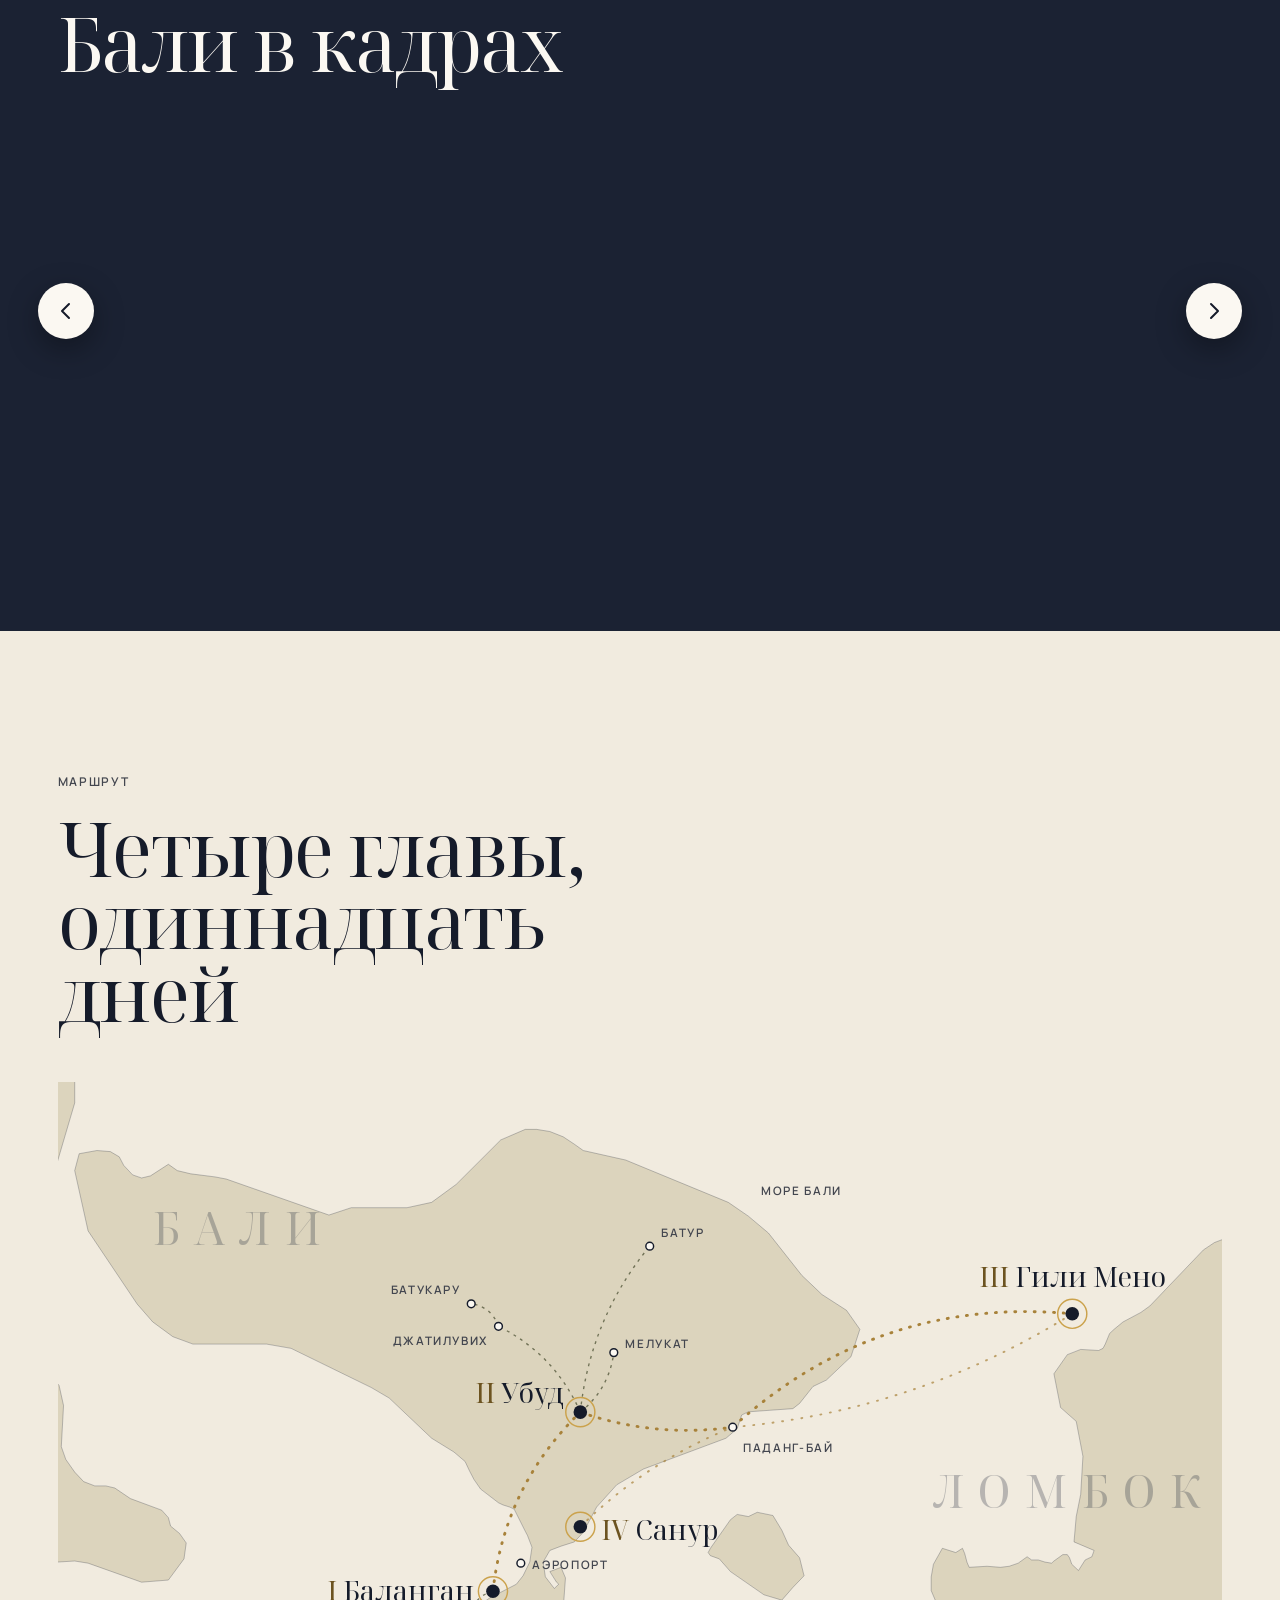
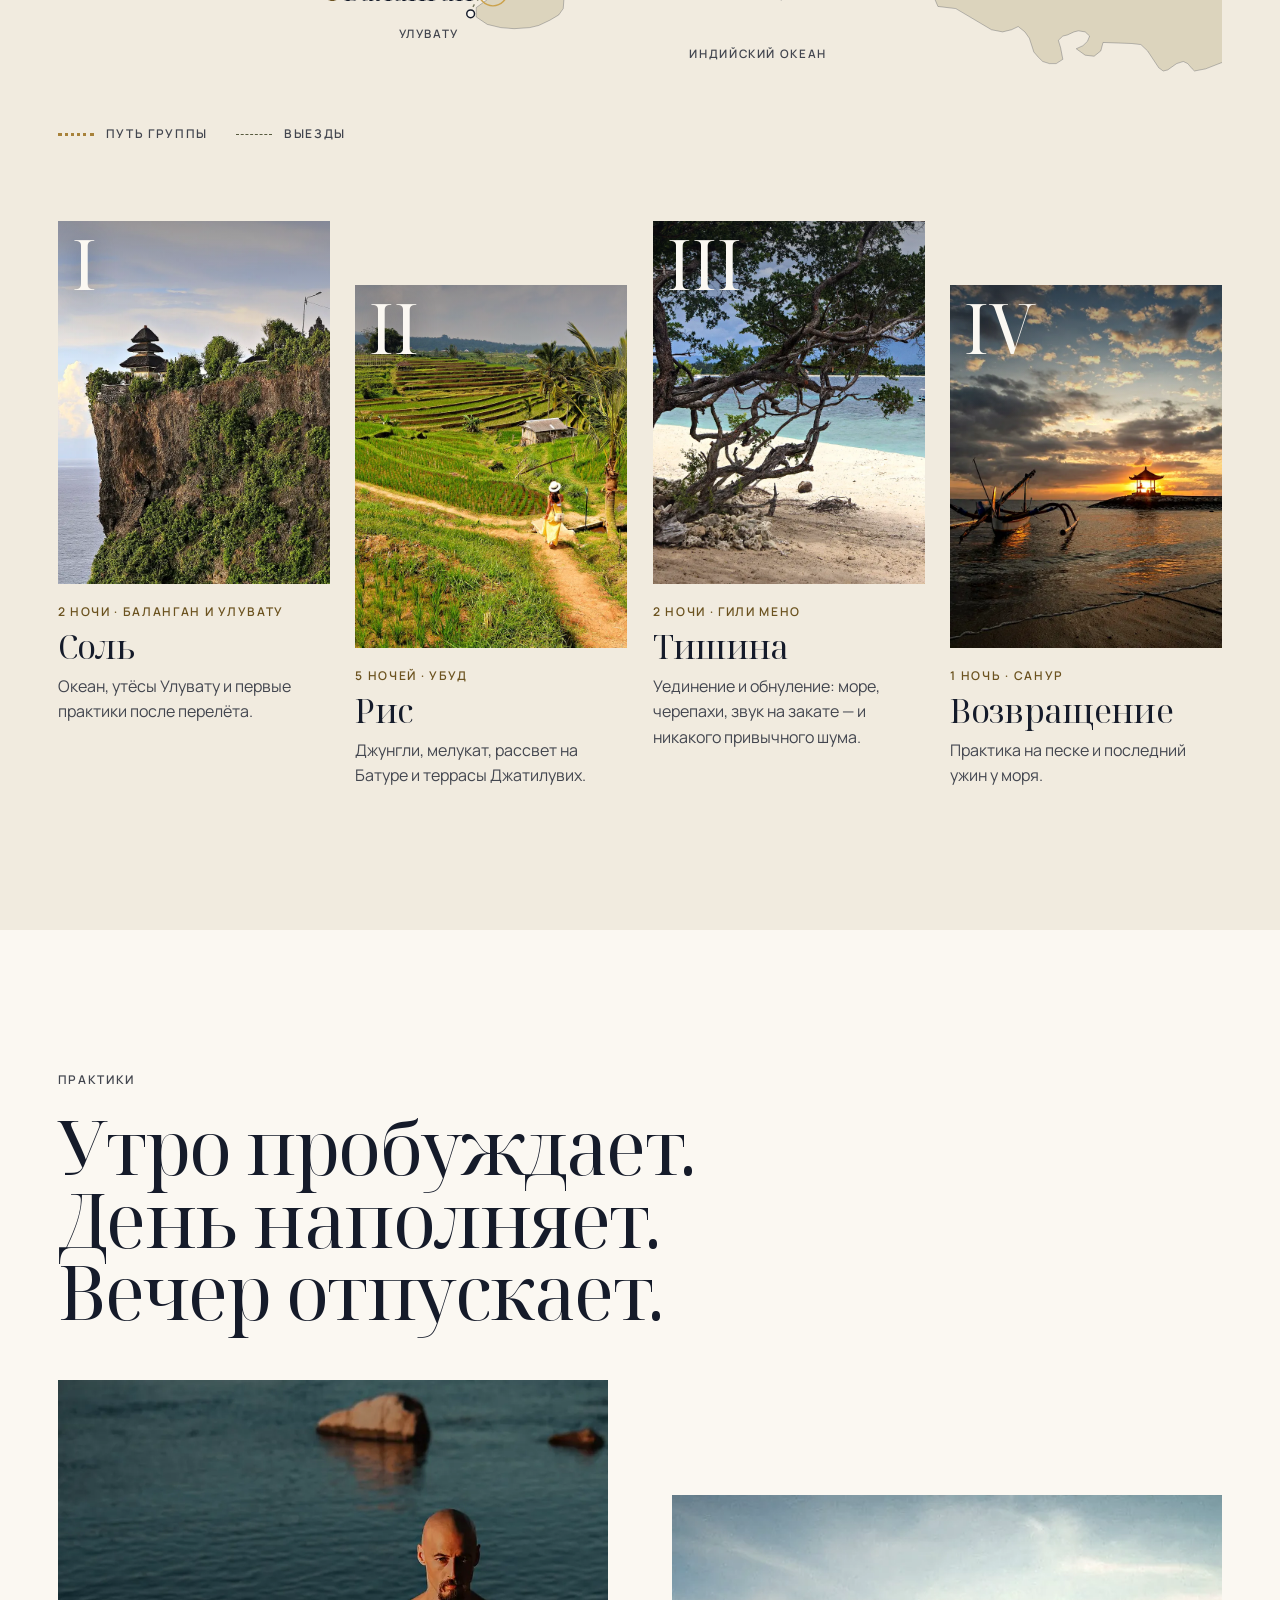
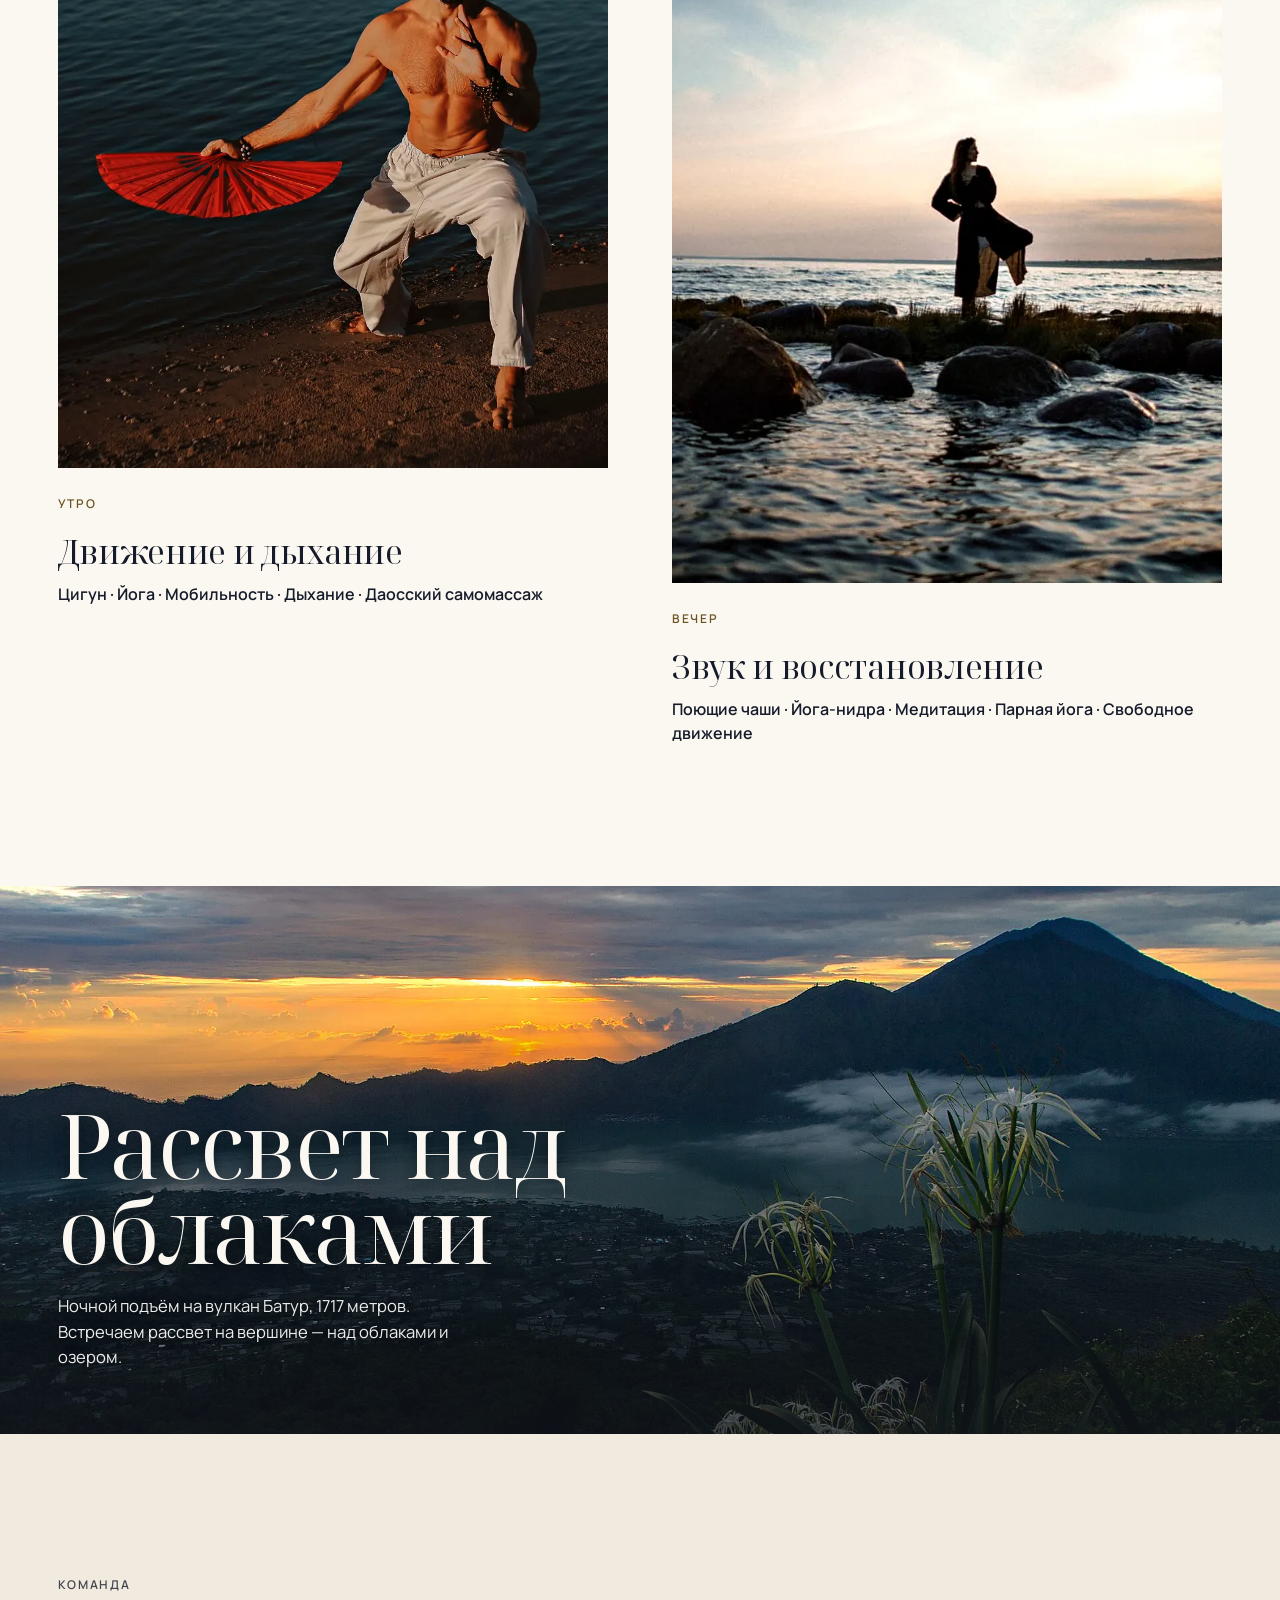
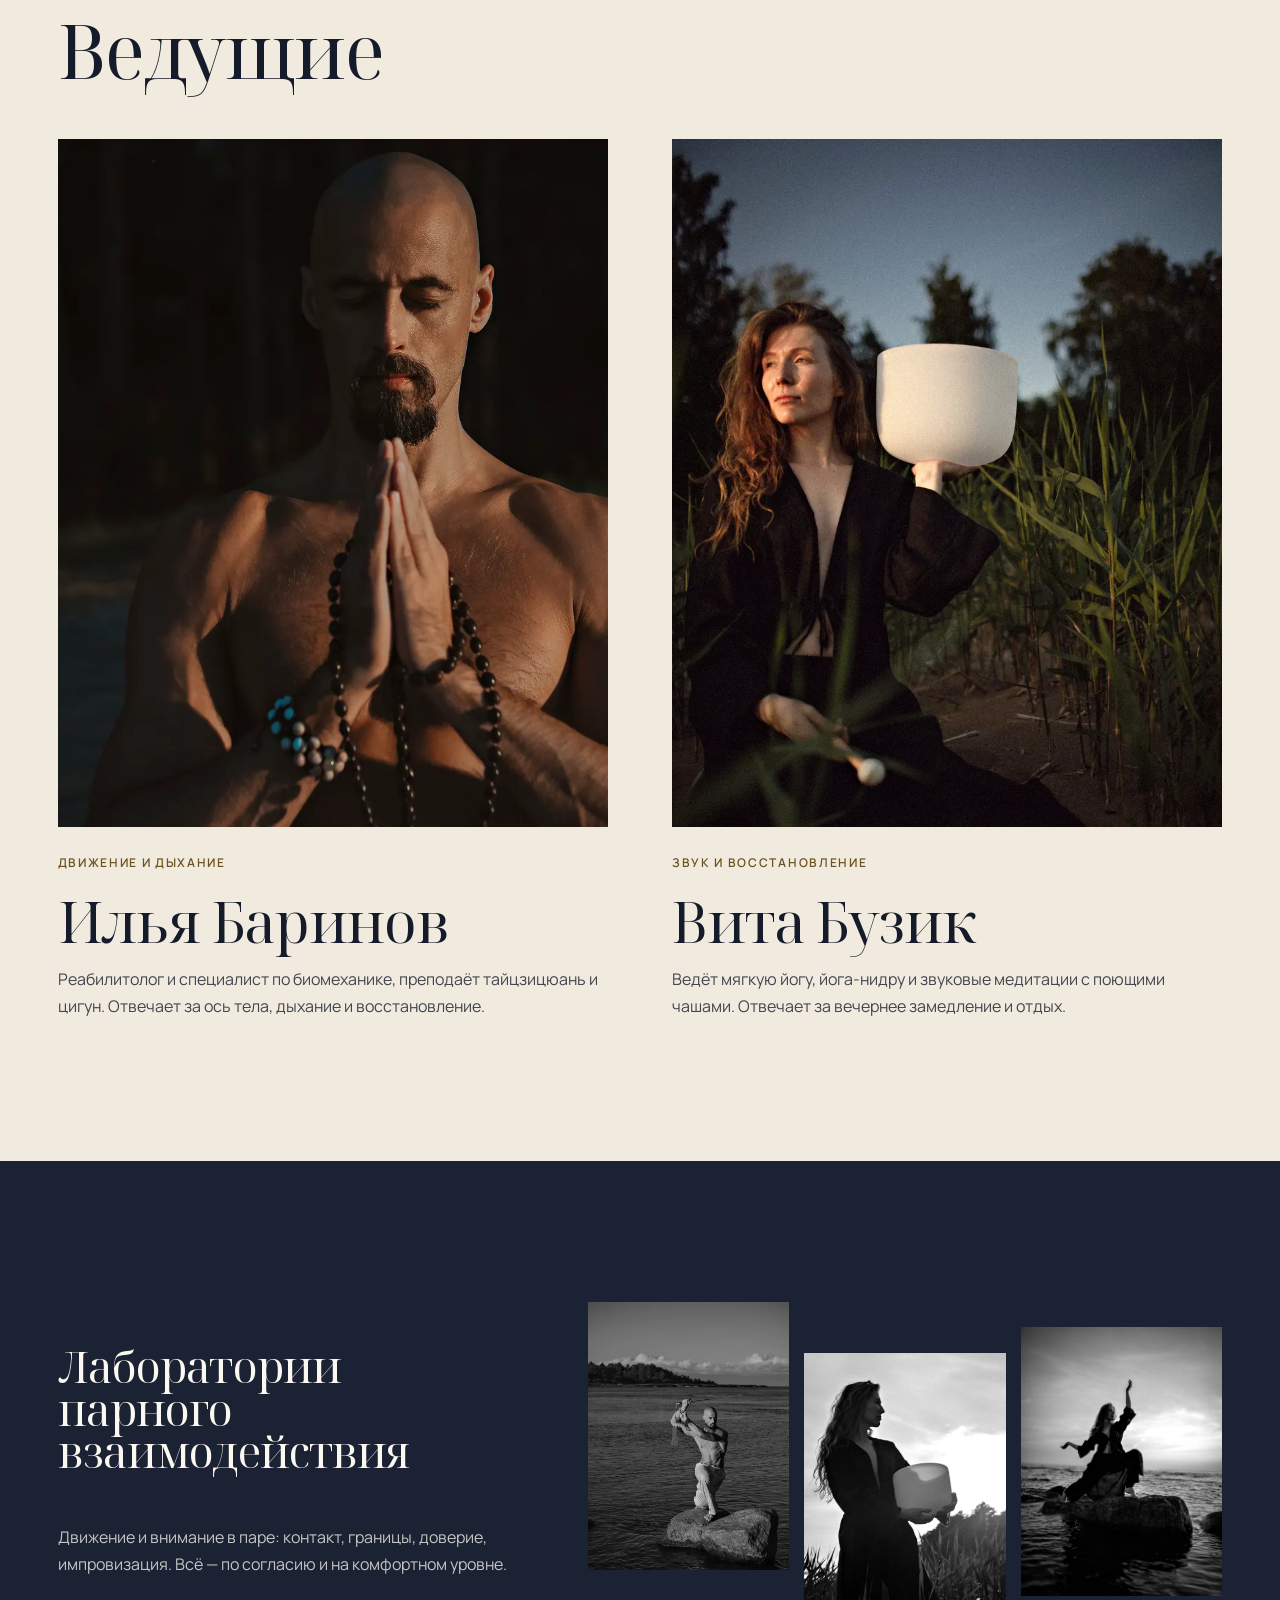
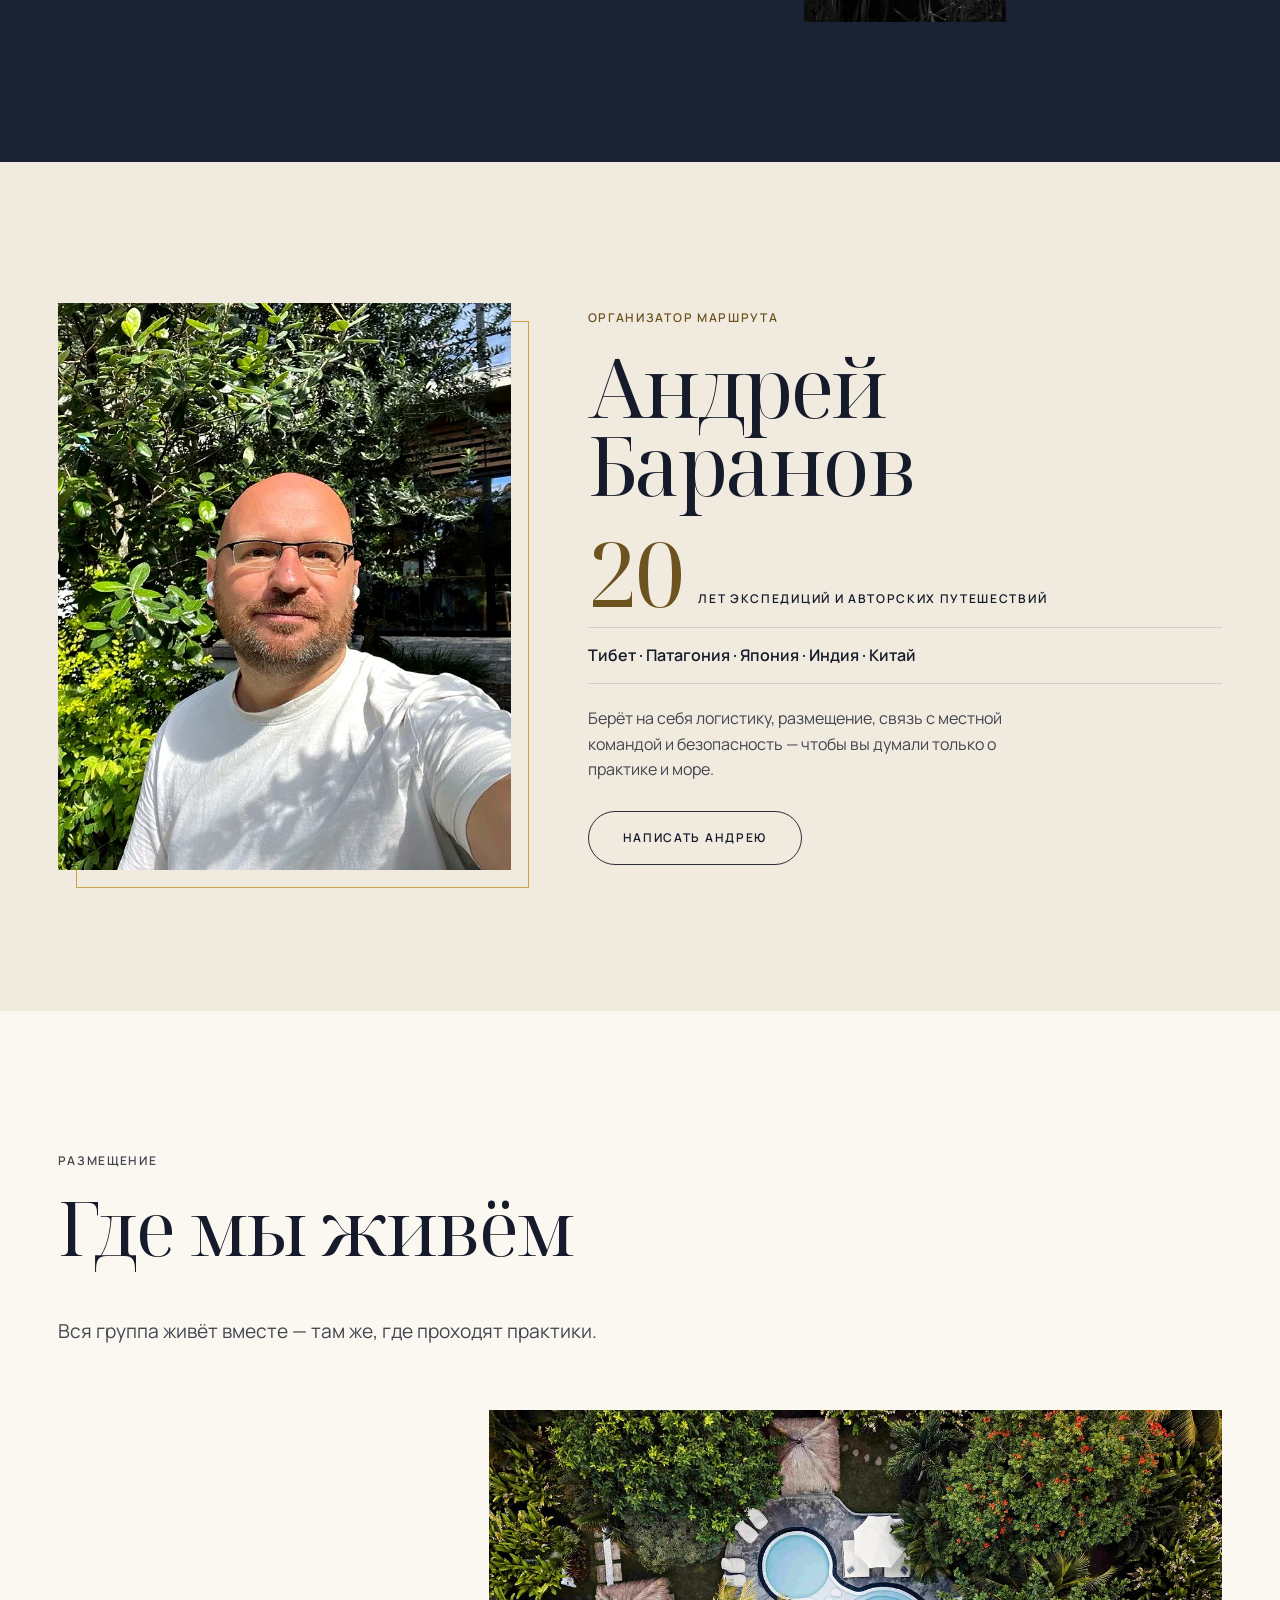
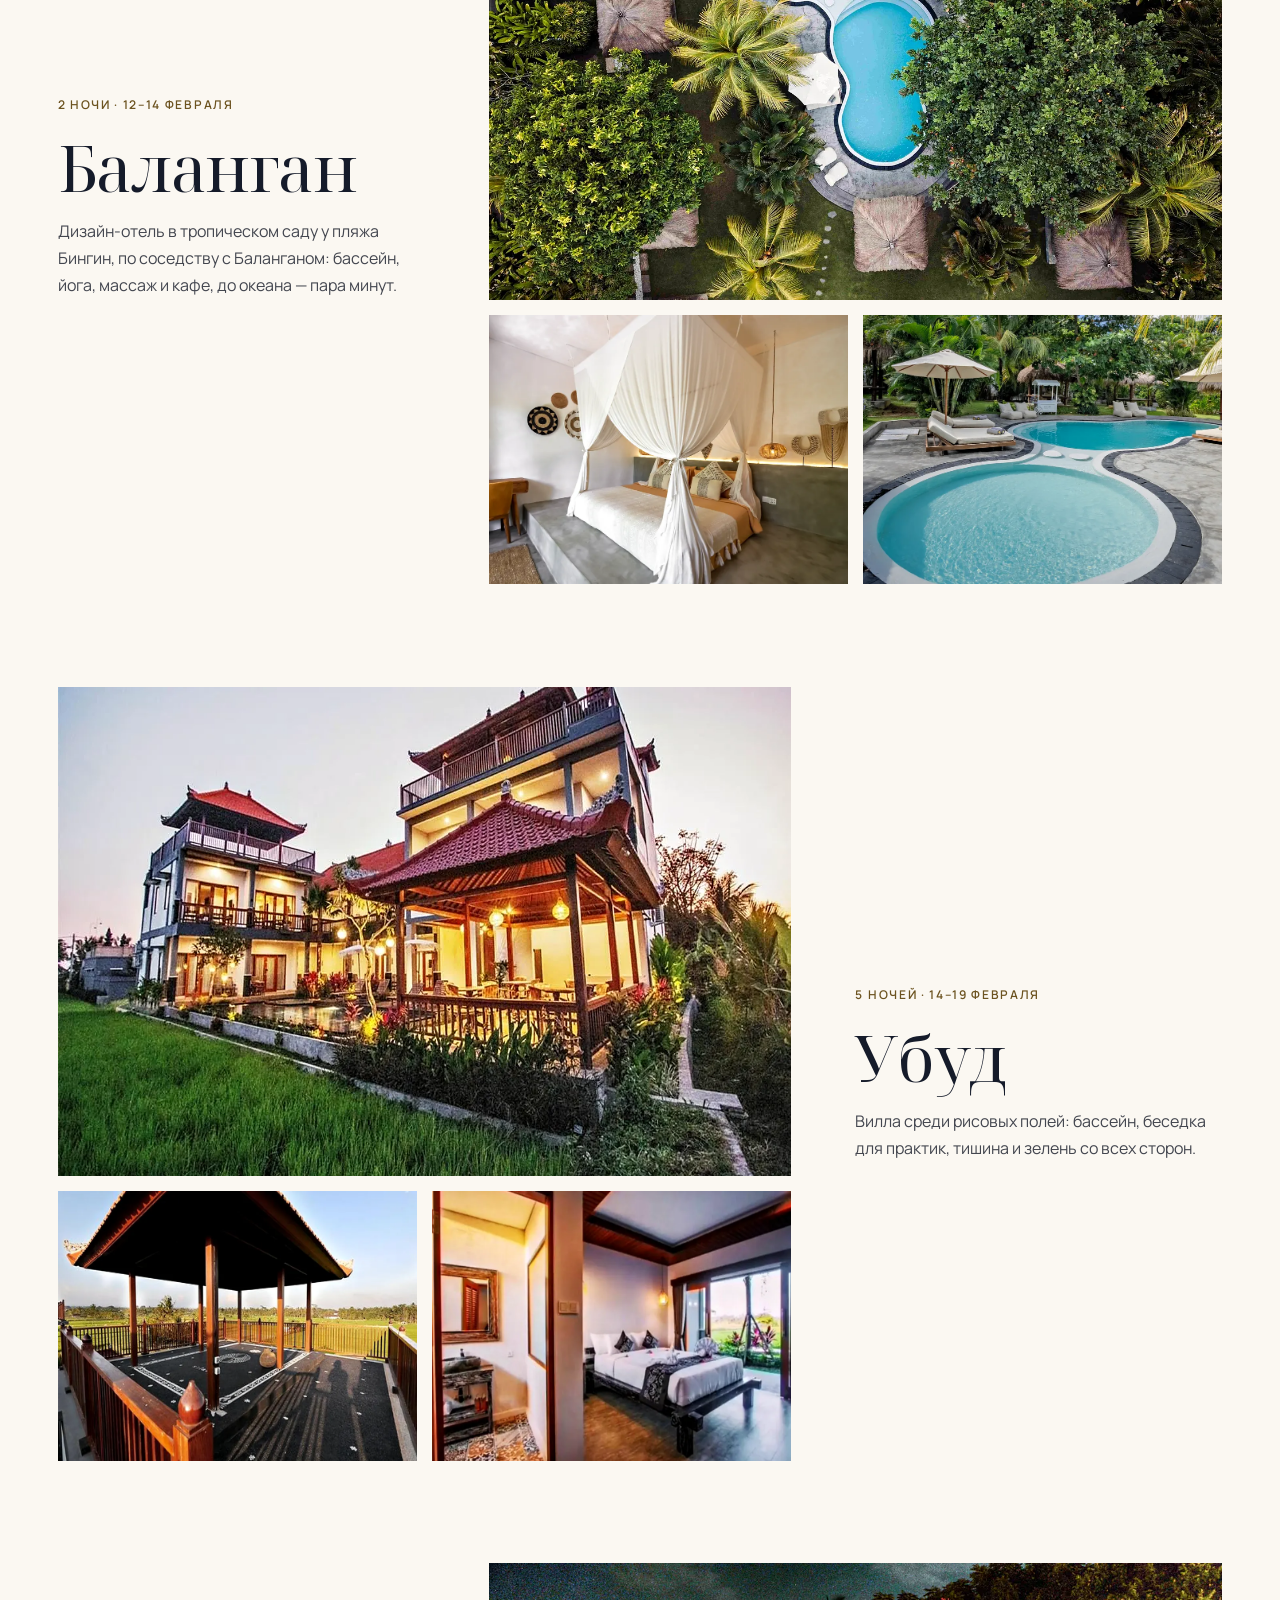
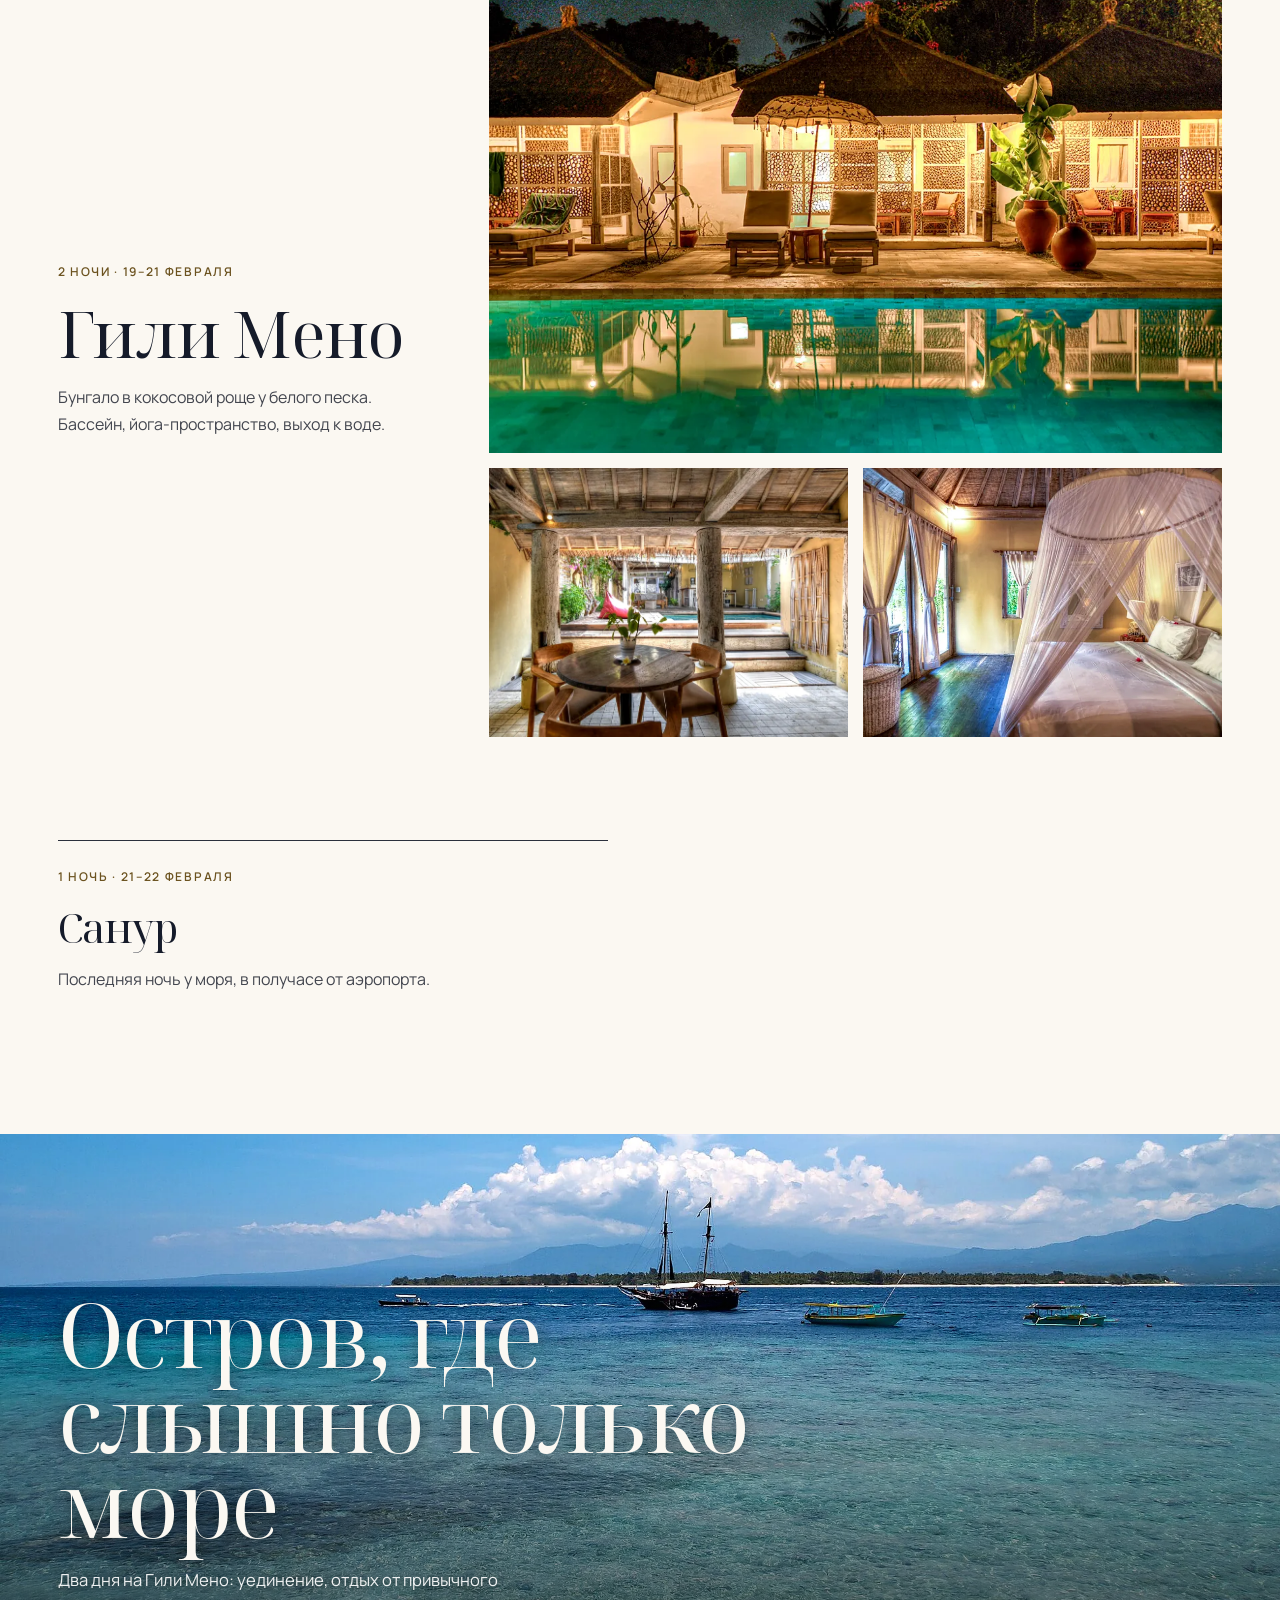
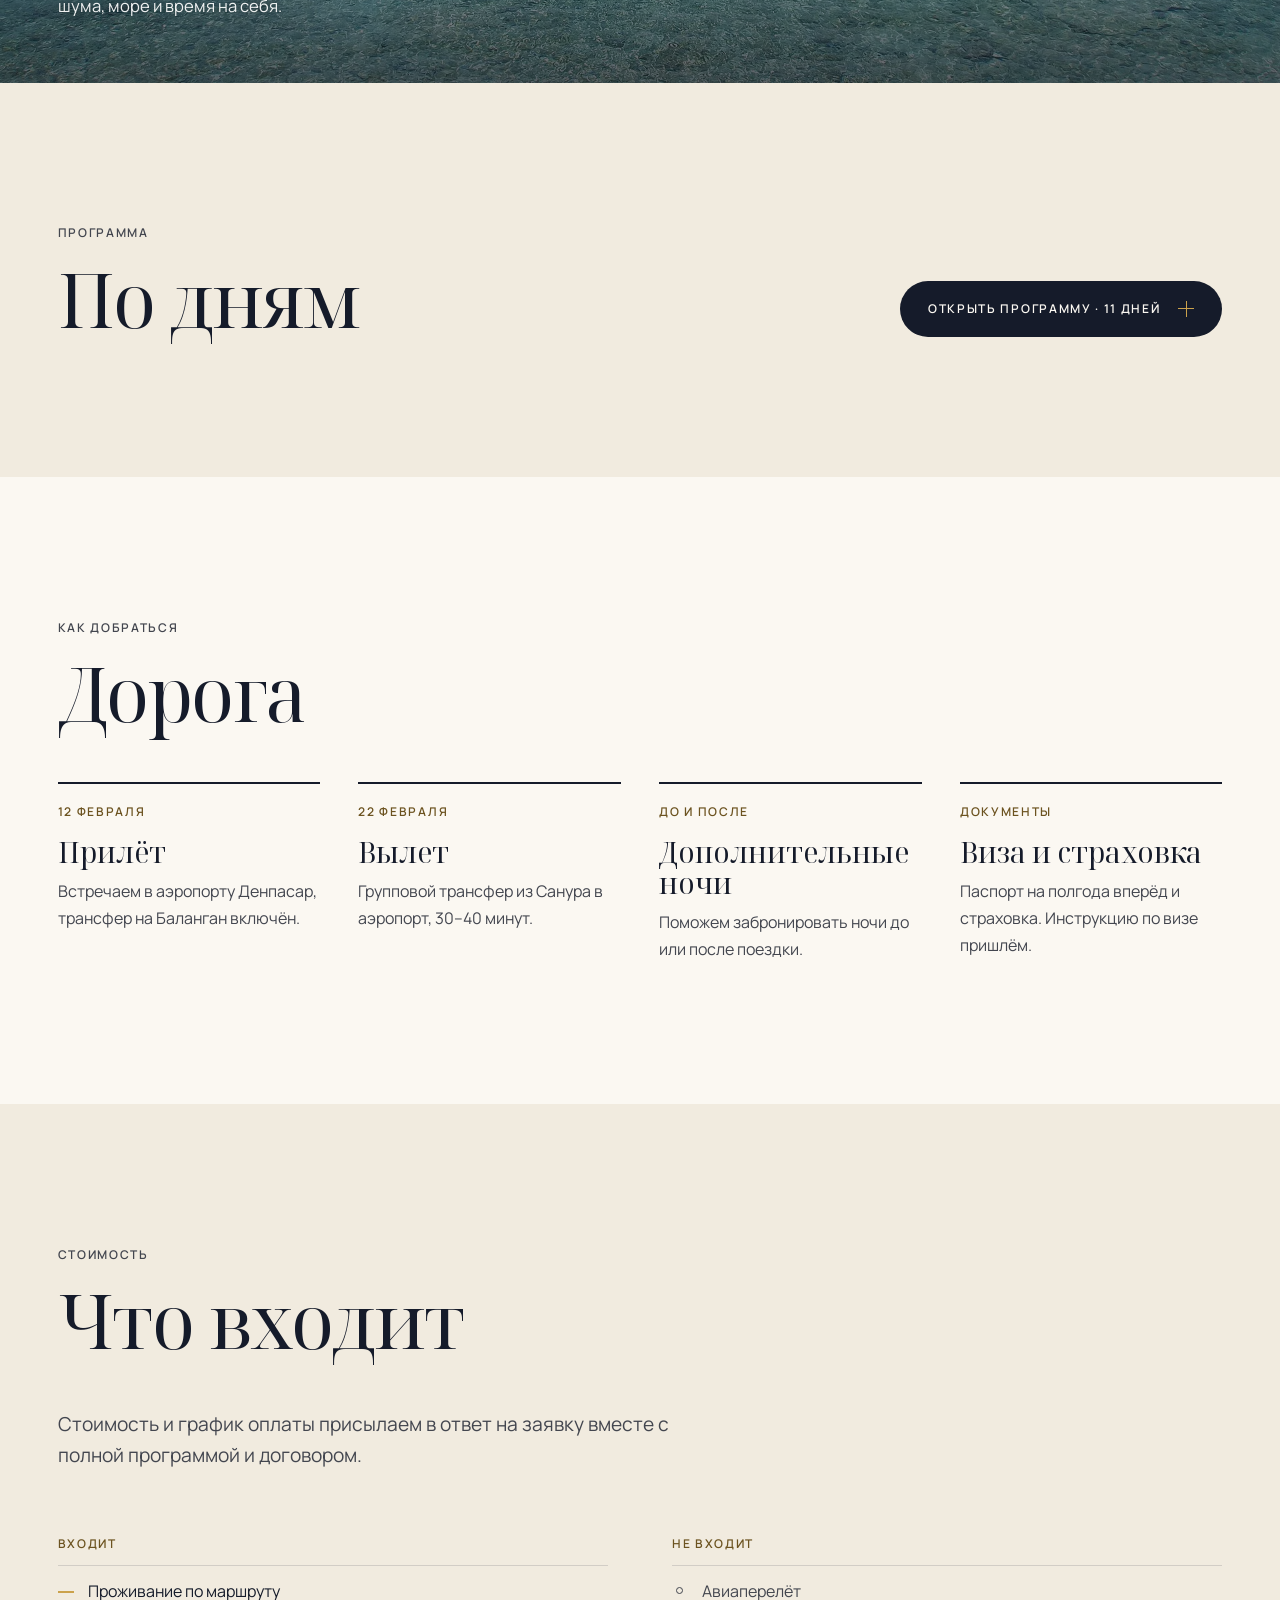
==== commit 4302c5b7: "Bali: morning practice photo — Ilya standing with the red fan Co-Authored-By: Claude Opus 5.5 <norep" ====
--- a/bali/index.html
+++ b/bali/index.html
@@ -189,7 +189,7 @@
     <h2 class="h2">Утро пробуждает. День наполняет. Вечер отпускает.</h2>
     <div class="practices">
       <article class="practice" data-reveal>
-        <div class="practice__media"><picture><source type="image/webp" media="(max-width: 700px)" srcset="images/practice-morning-m.webp"><source type="image/webp" srcset="images/practice-morning.webp"><source media="(max-width: 700px)" srcset="images/practice-morning-m.jpg"><img src="images/practice-morning.jpg" alt="Илья с мечом тайцзи на камне у моря в утреннем свете" width="900" height="1125" sizes="(max-width: 760px) 100vw, 45vw" loading="lazy" decoding="async"></picture></div>
+        <div class="practice__media"><picture><source type="image/webp" media="(max-width: 700px)" srcset="images/practice-morning-m.webp"><source type="image/webp" srcset="images/practice-morning.webp"><source media="(max-width: 700px)" srcset="images/practice-morning-m.jpg"><img src="images/practice-morning.jpg" alt="Илья в стойке цигун с красным веером у кромки воды" width="900" height="1125" sizes="(max-width: 760px) 100vw, 45vw" loading="lazy" decoding="async"></picture></div>
         <p class="label label--accent">Утро</p>
         <h3 class="h3">Движение и дыхание</h3>
         
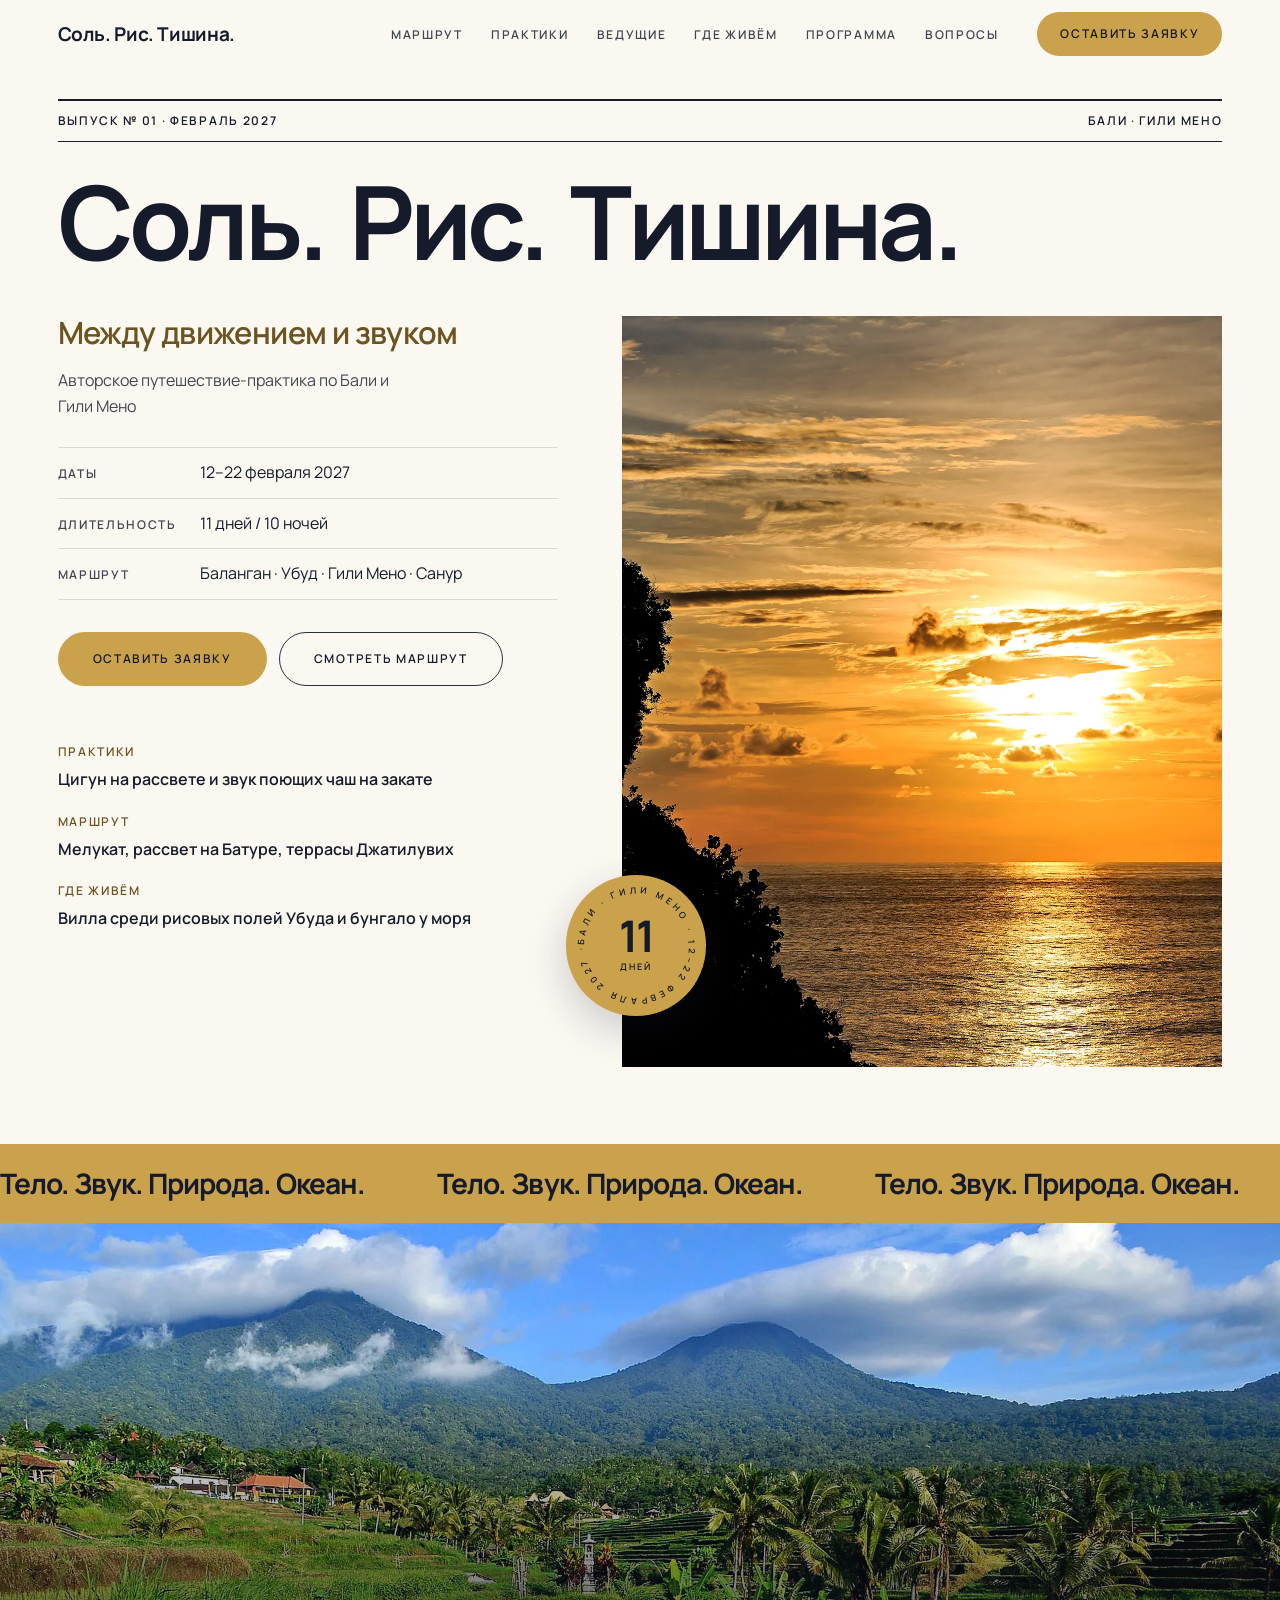
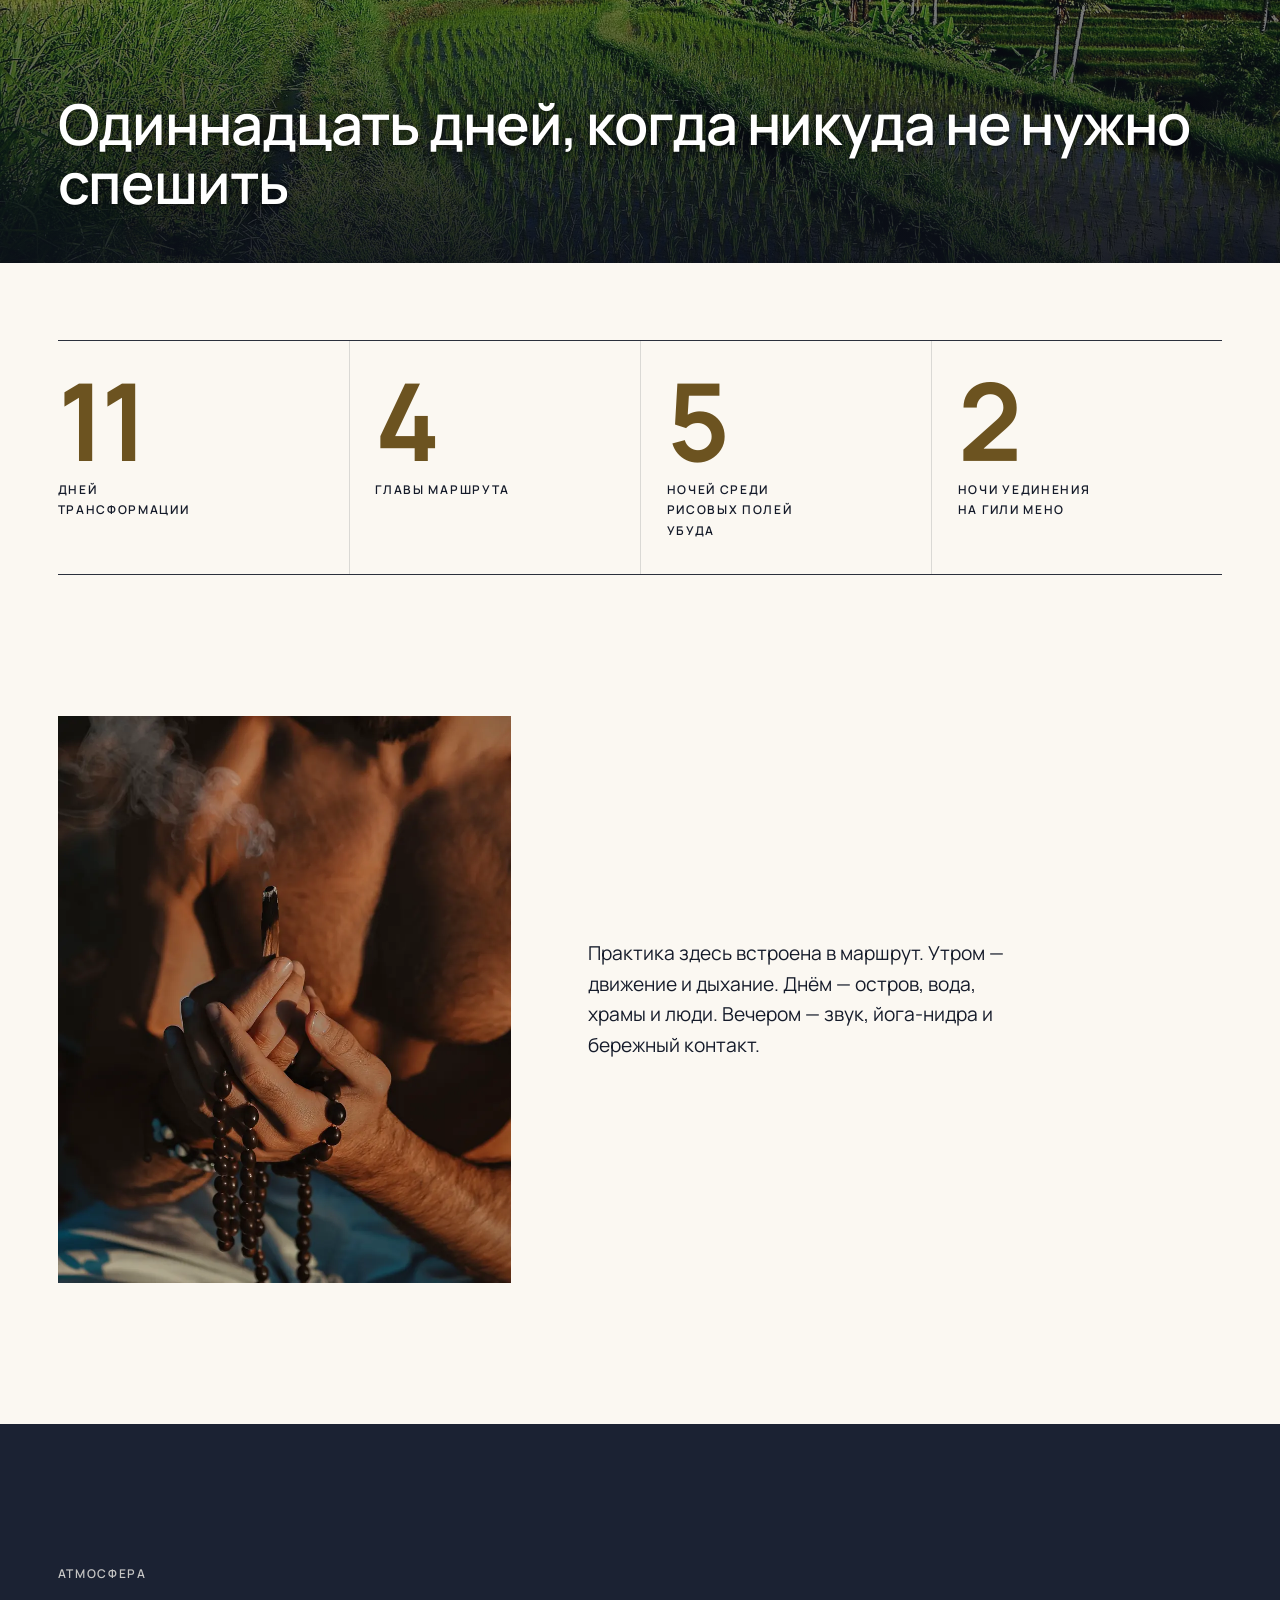
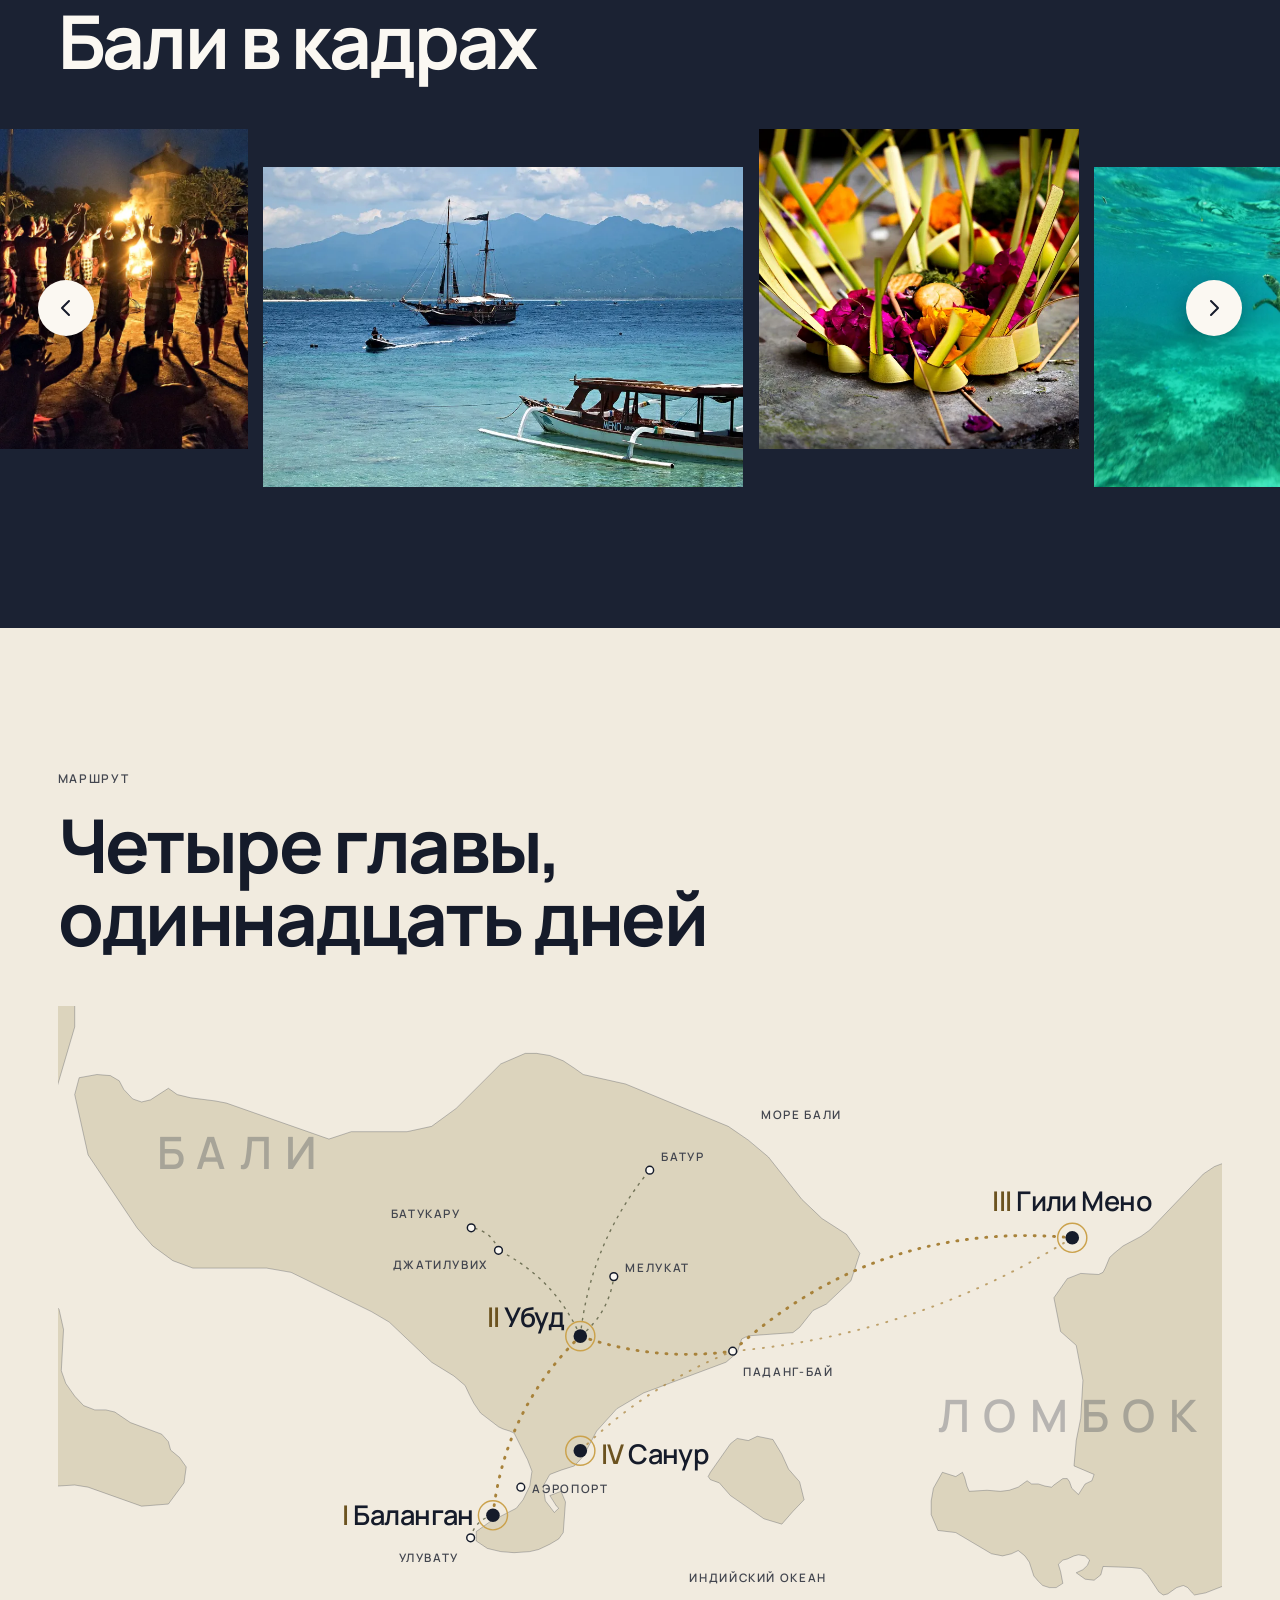
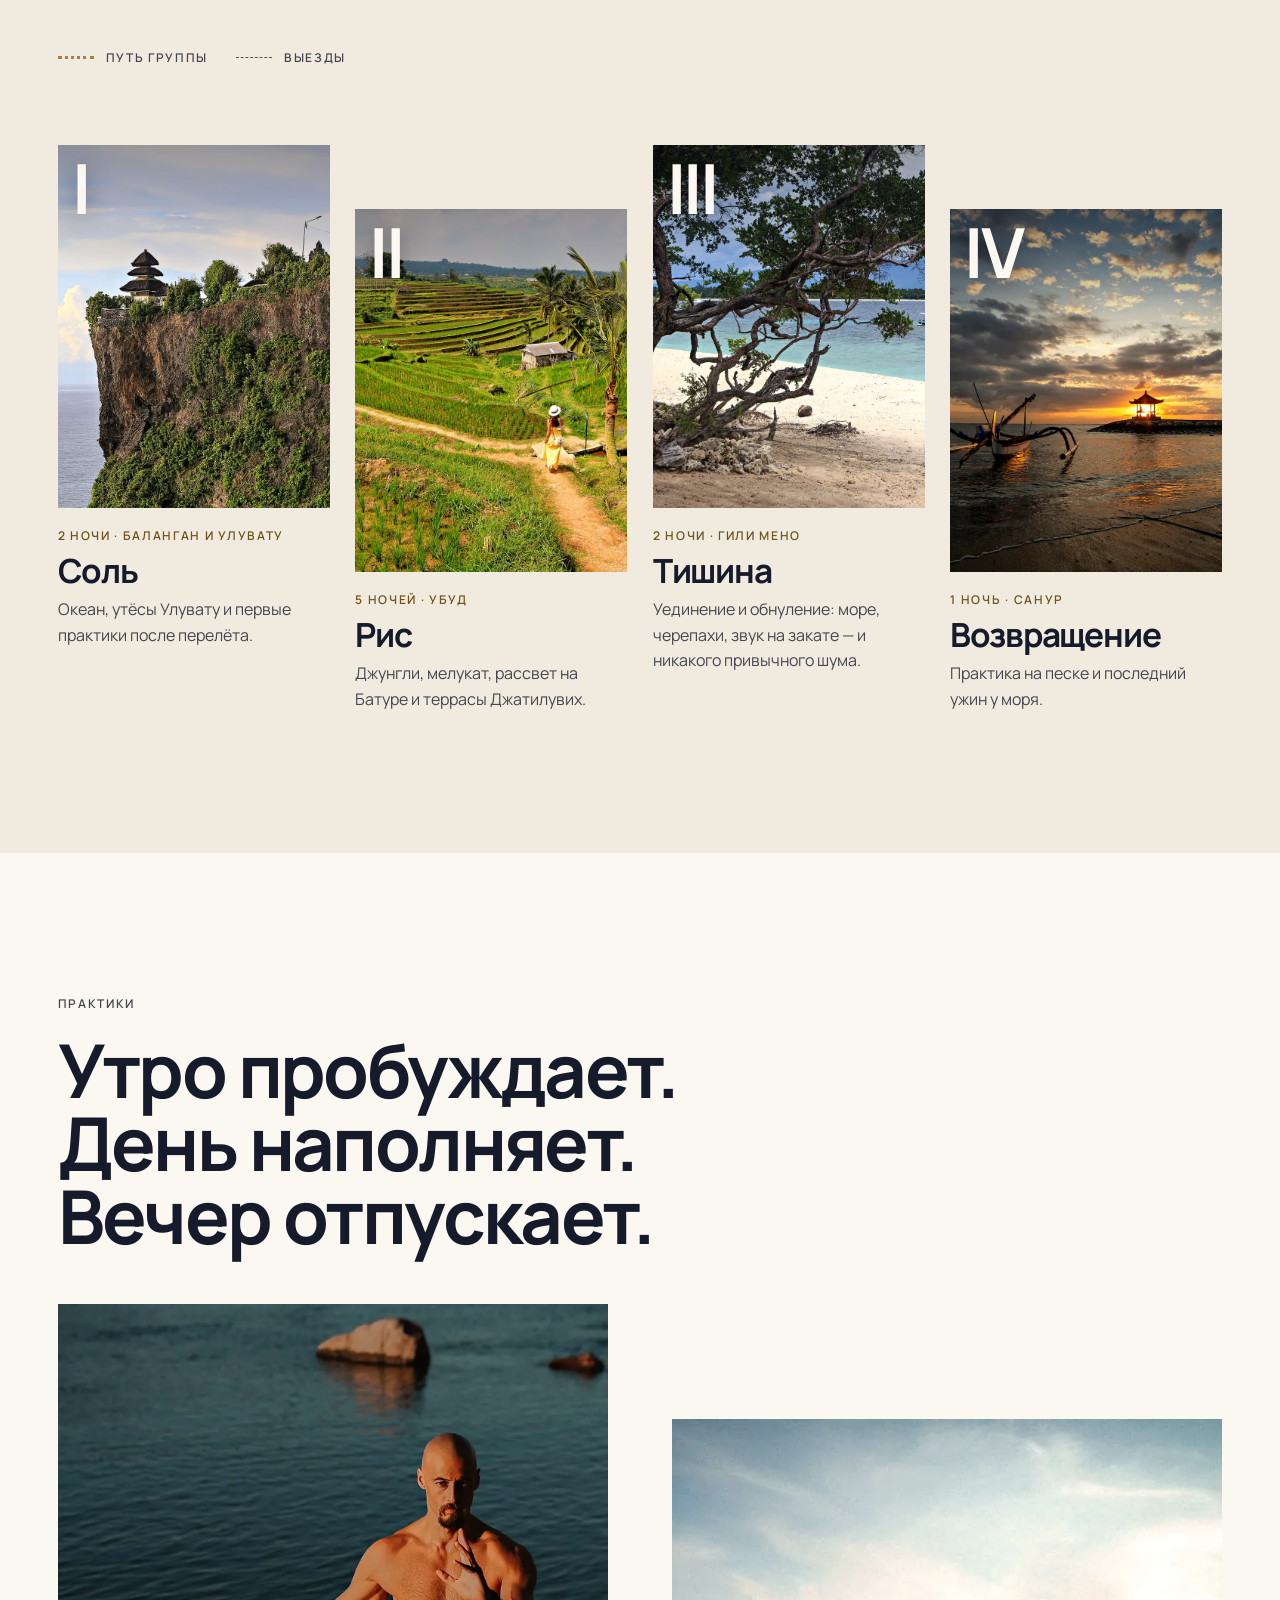
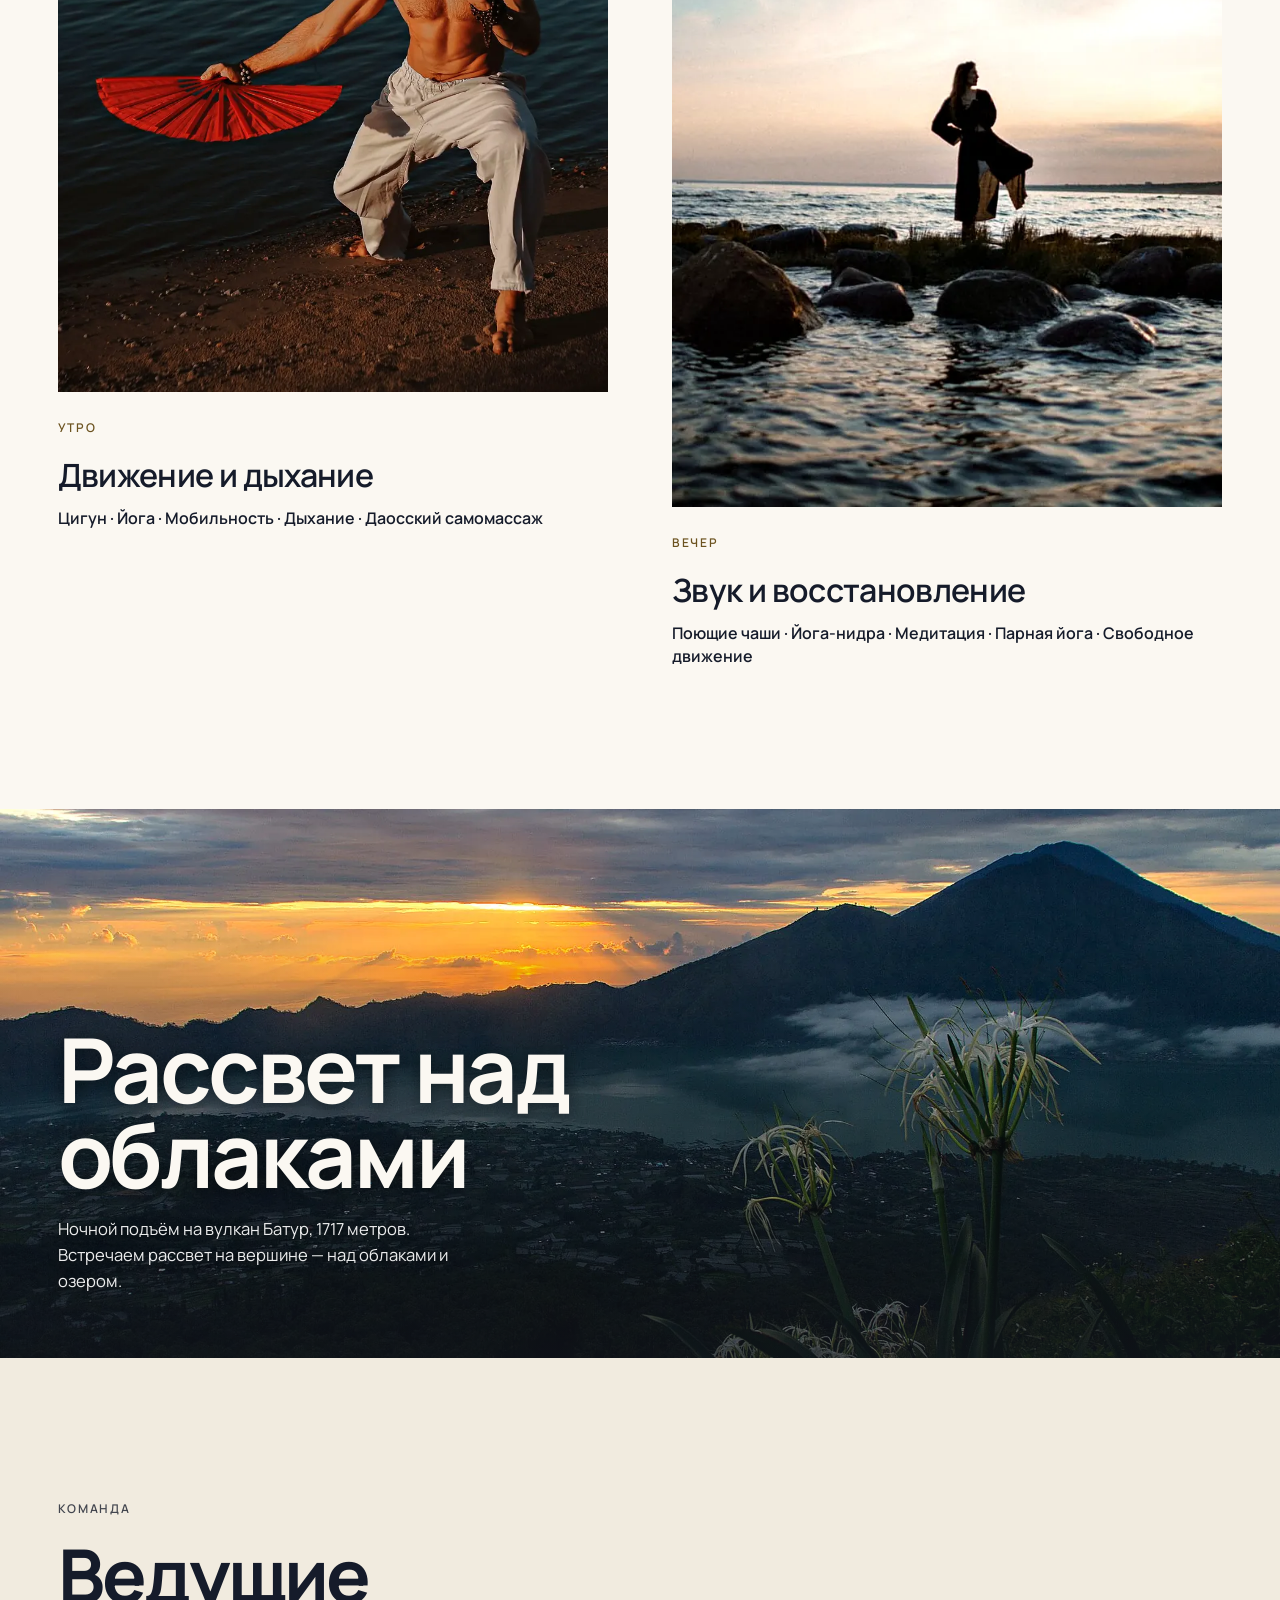
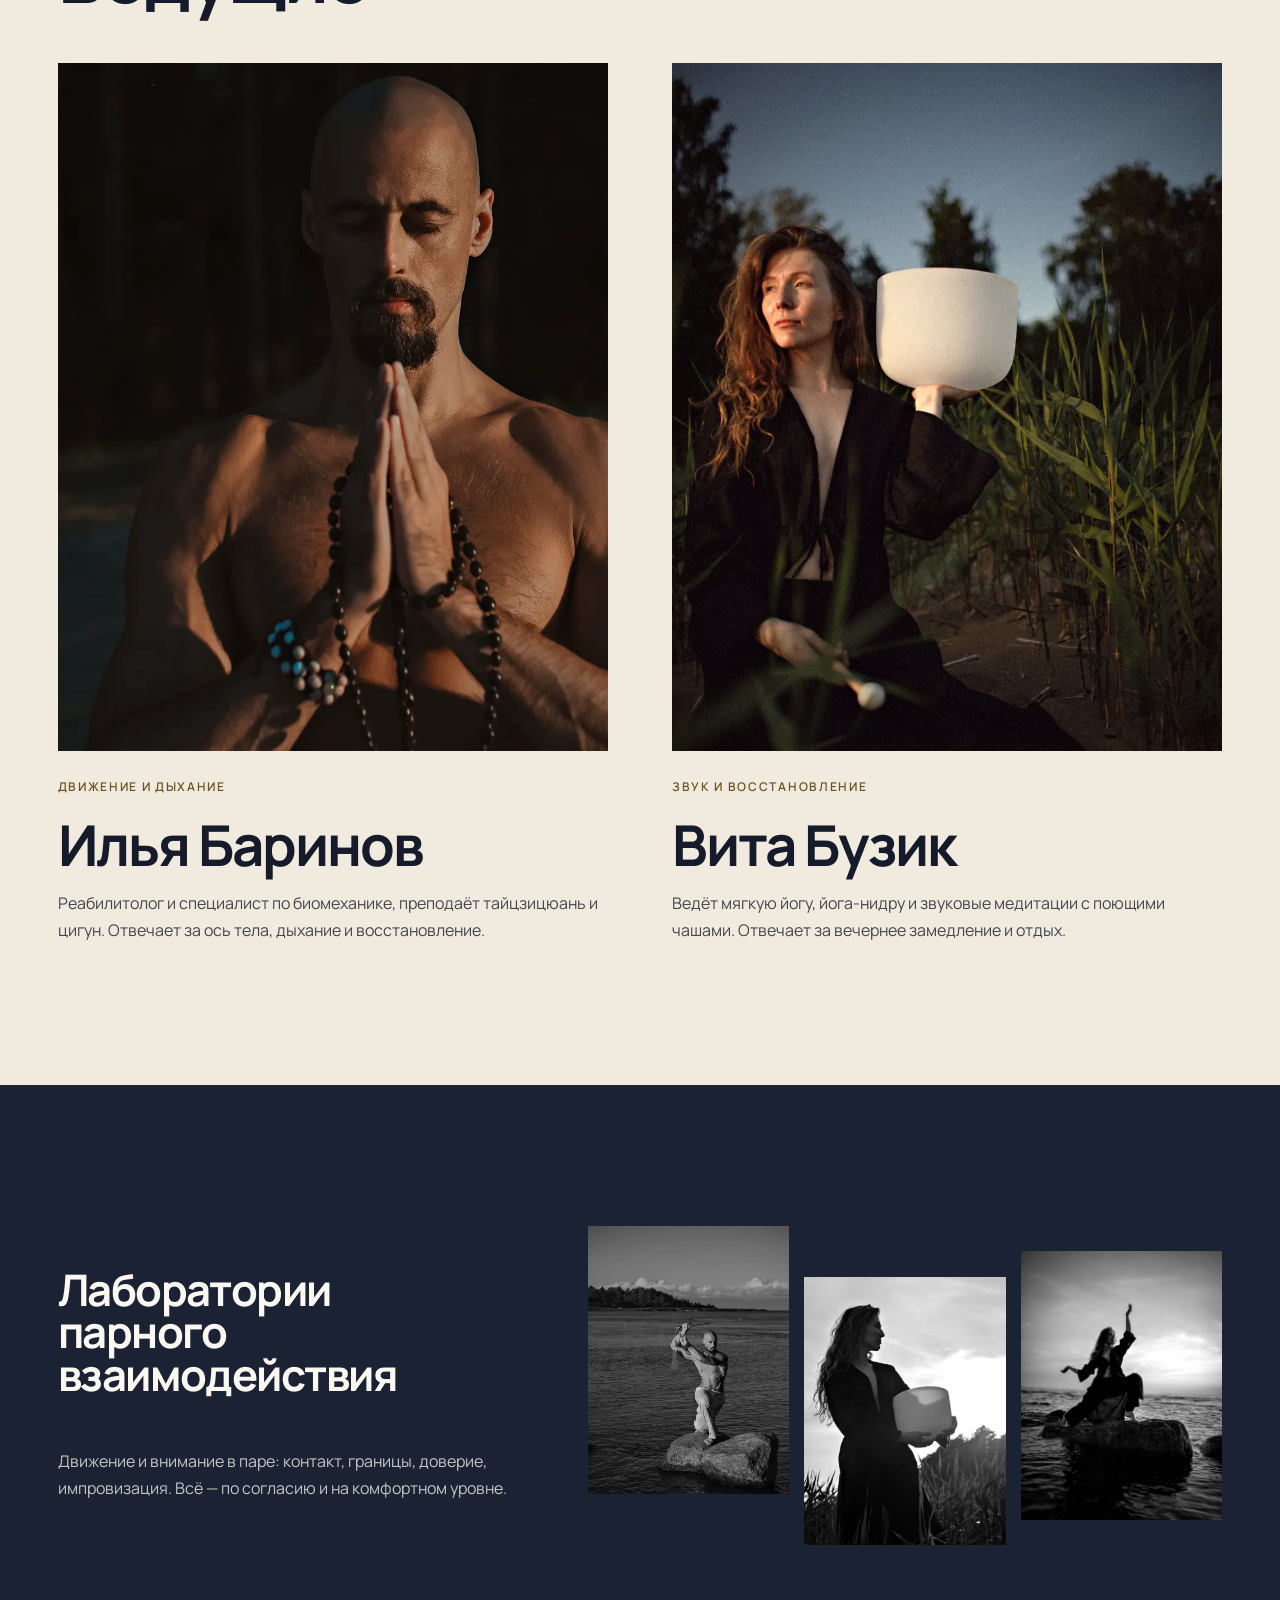
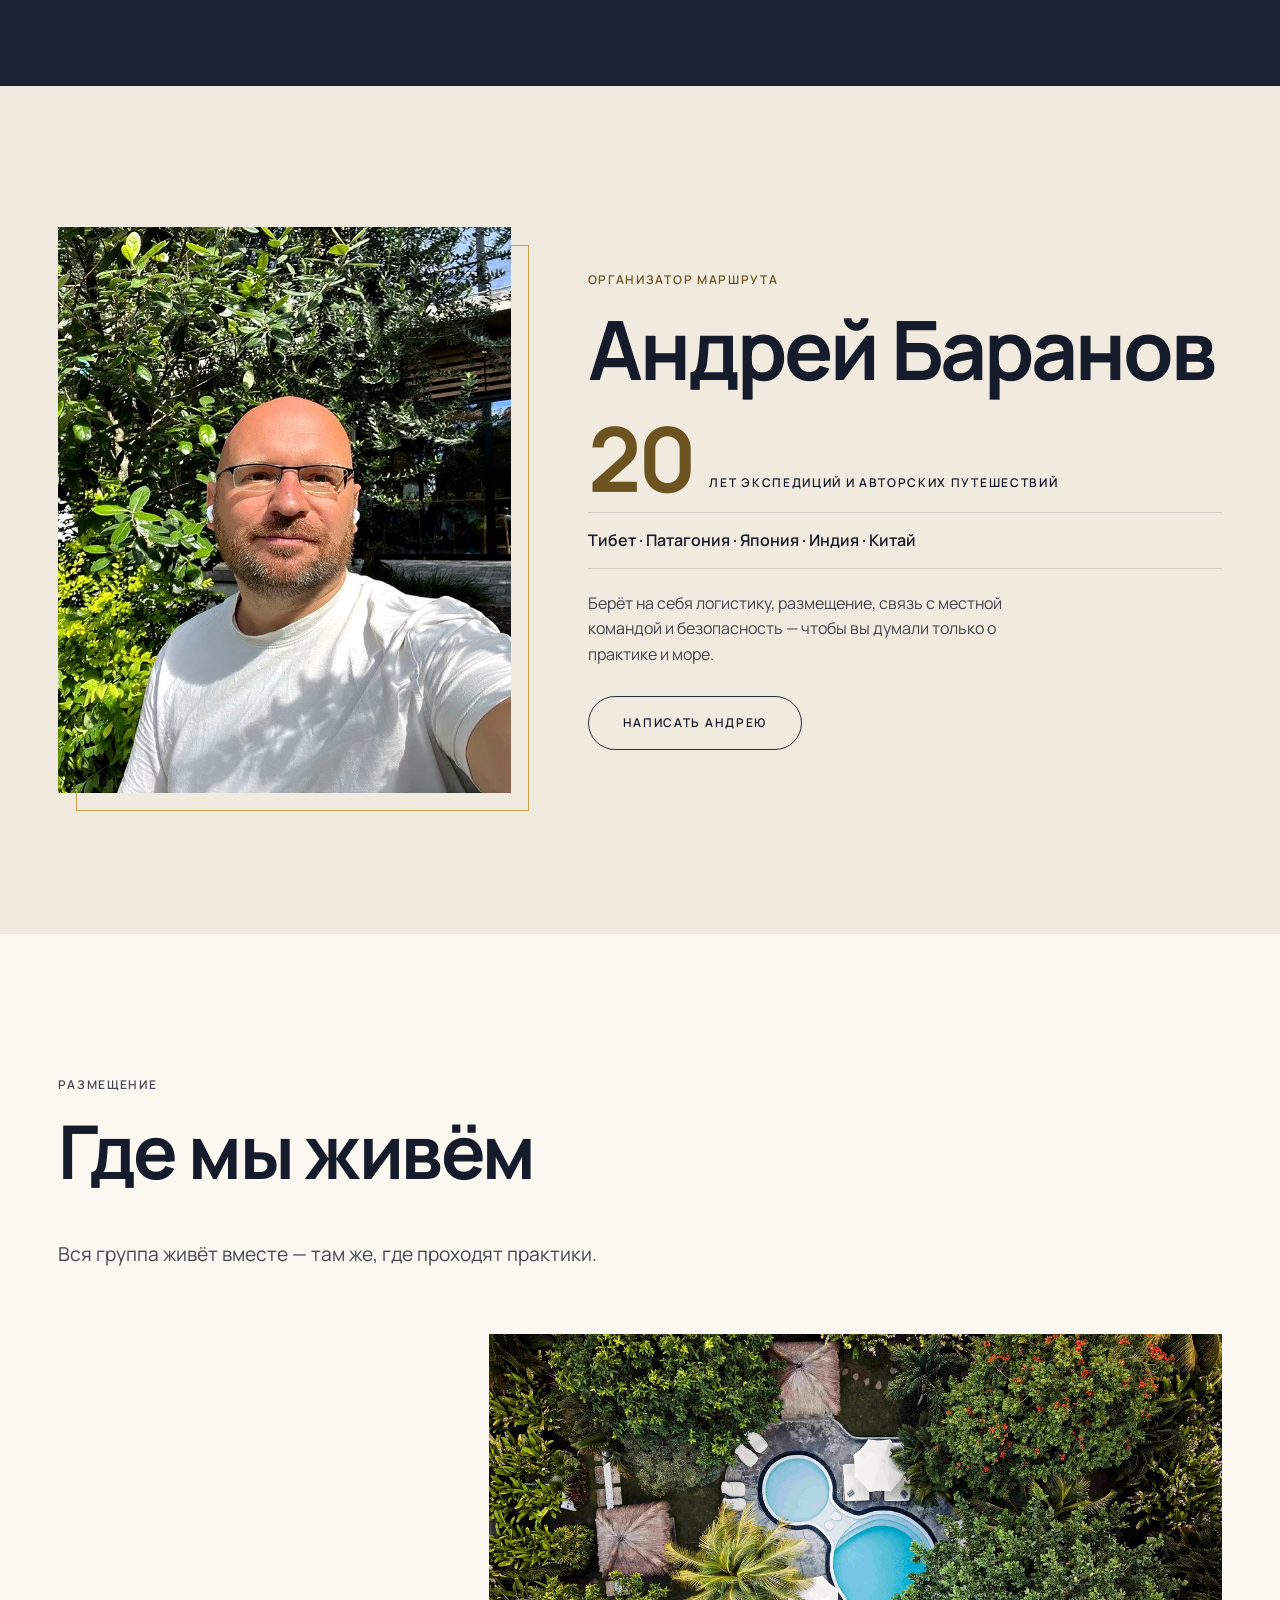
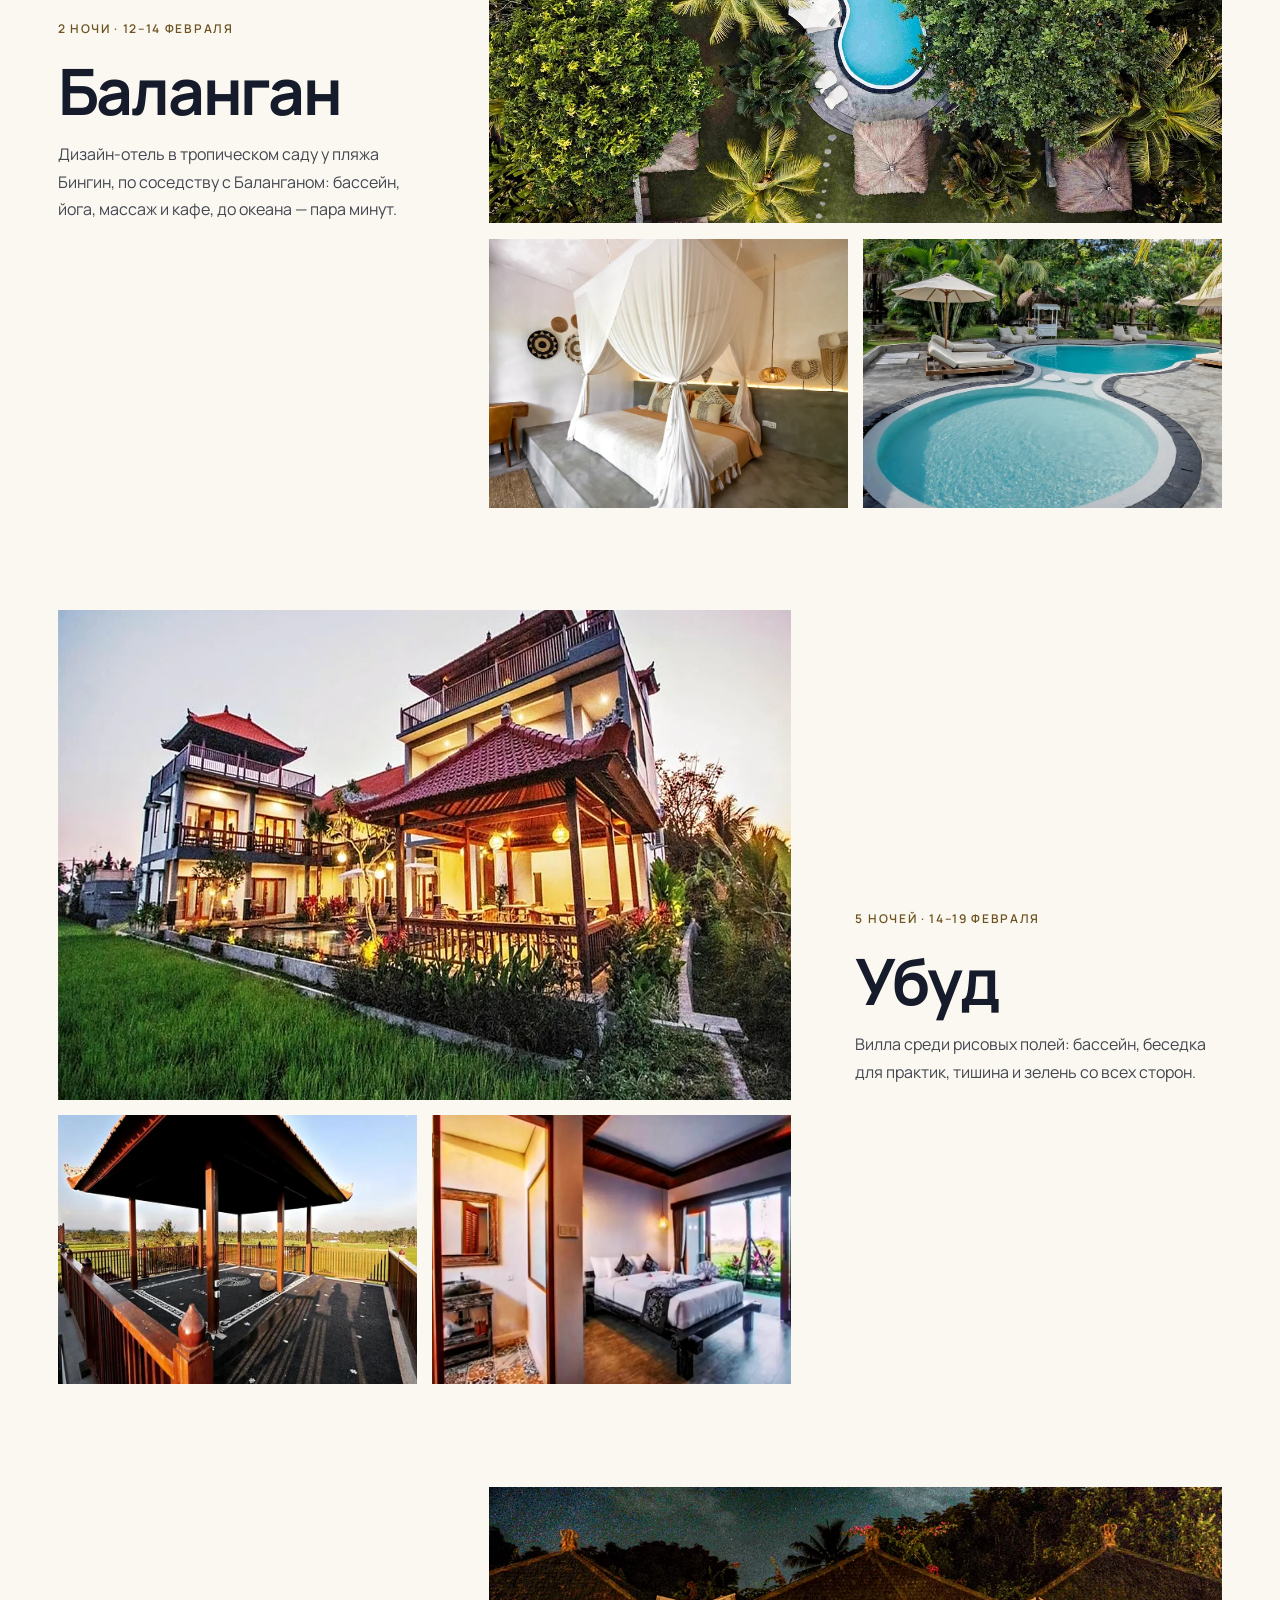
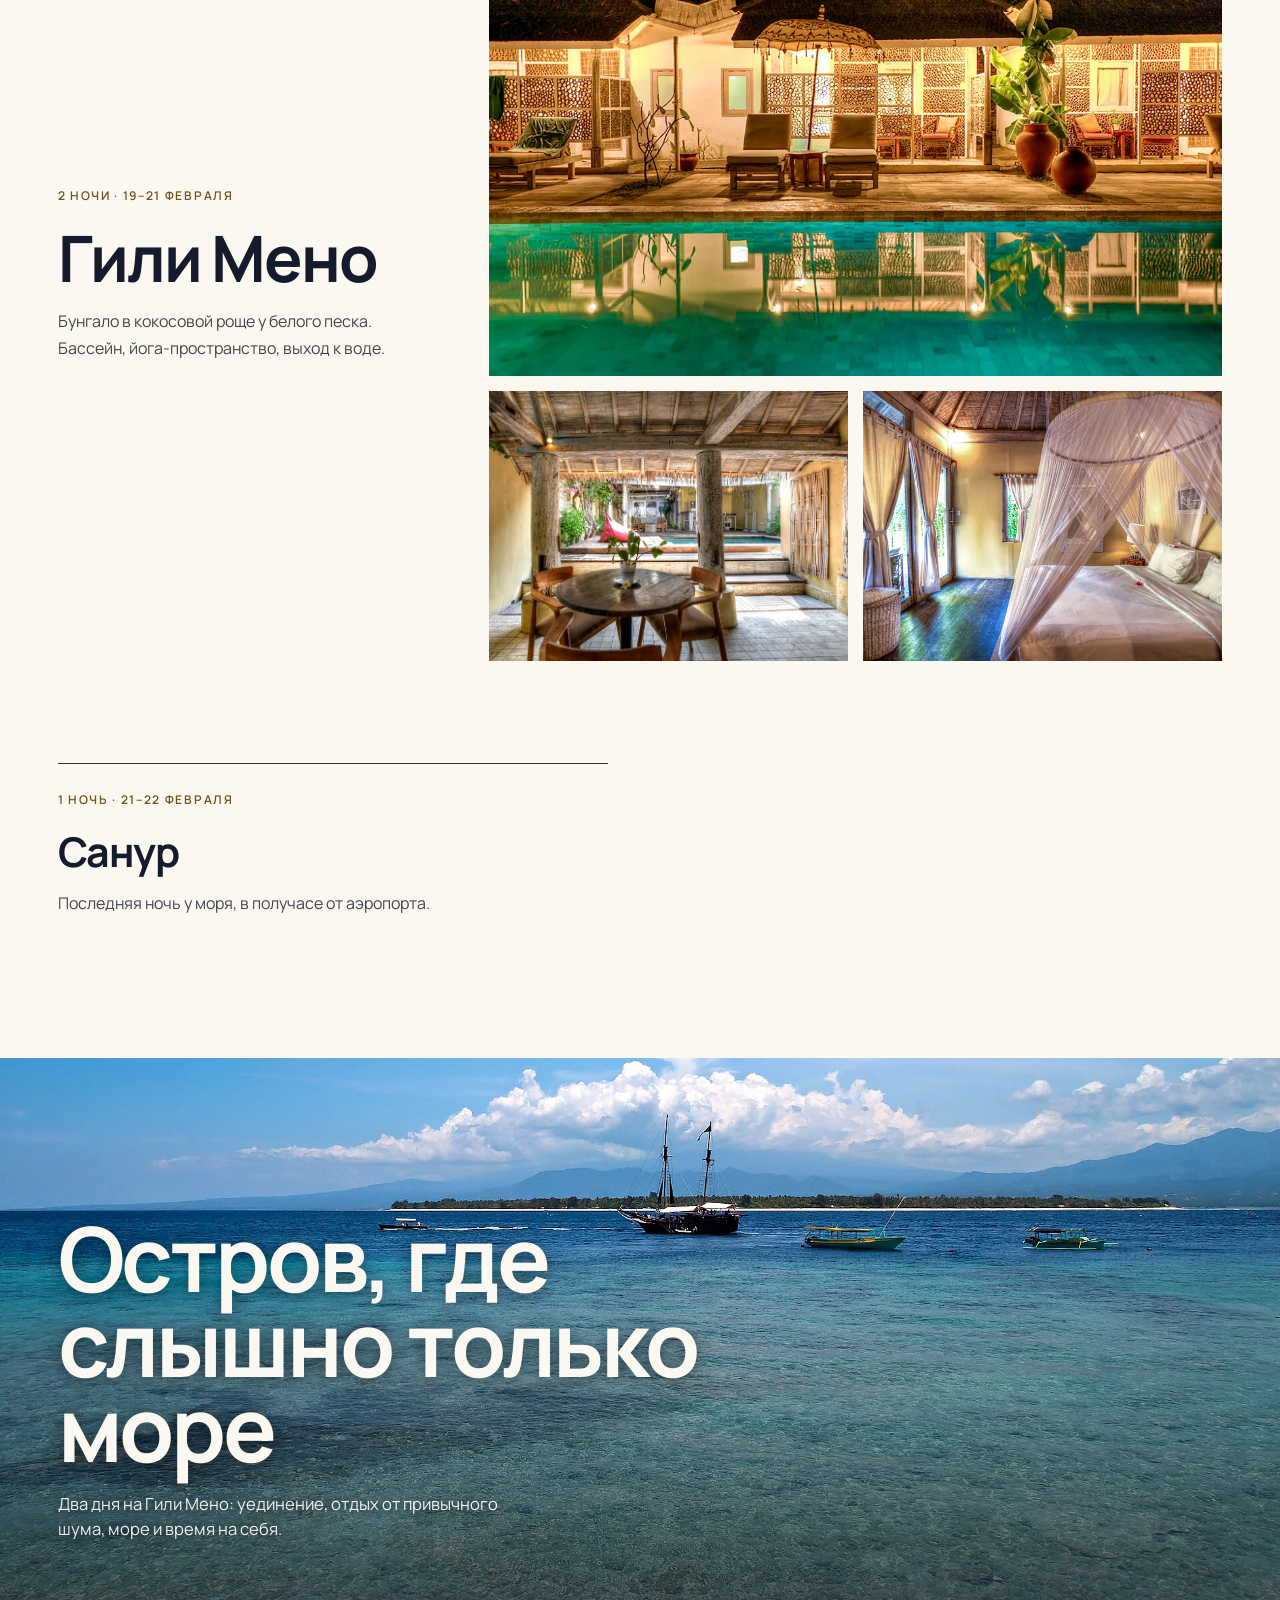
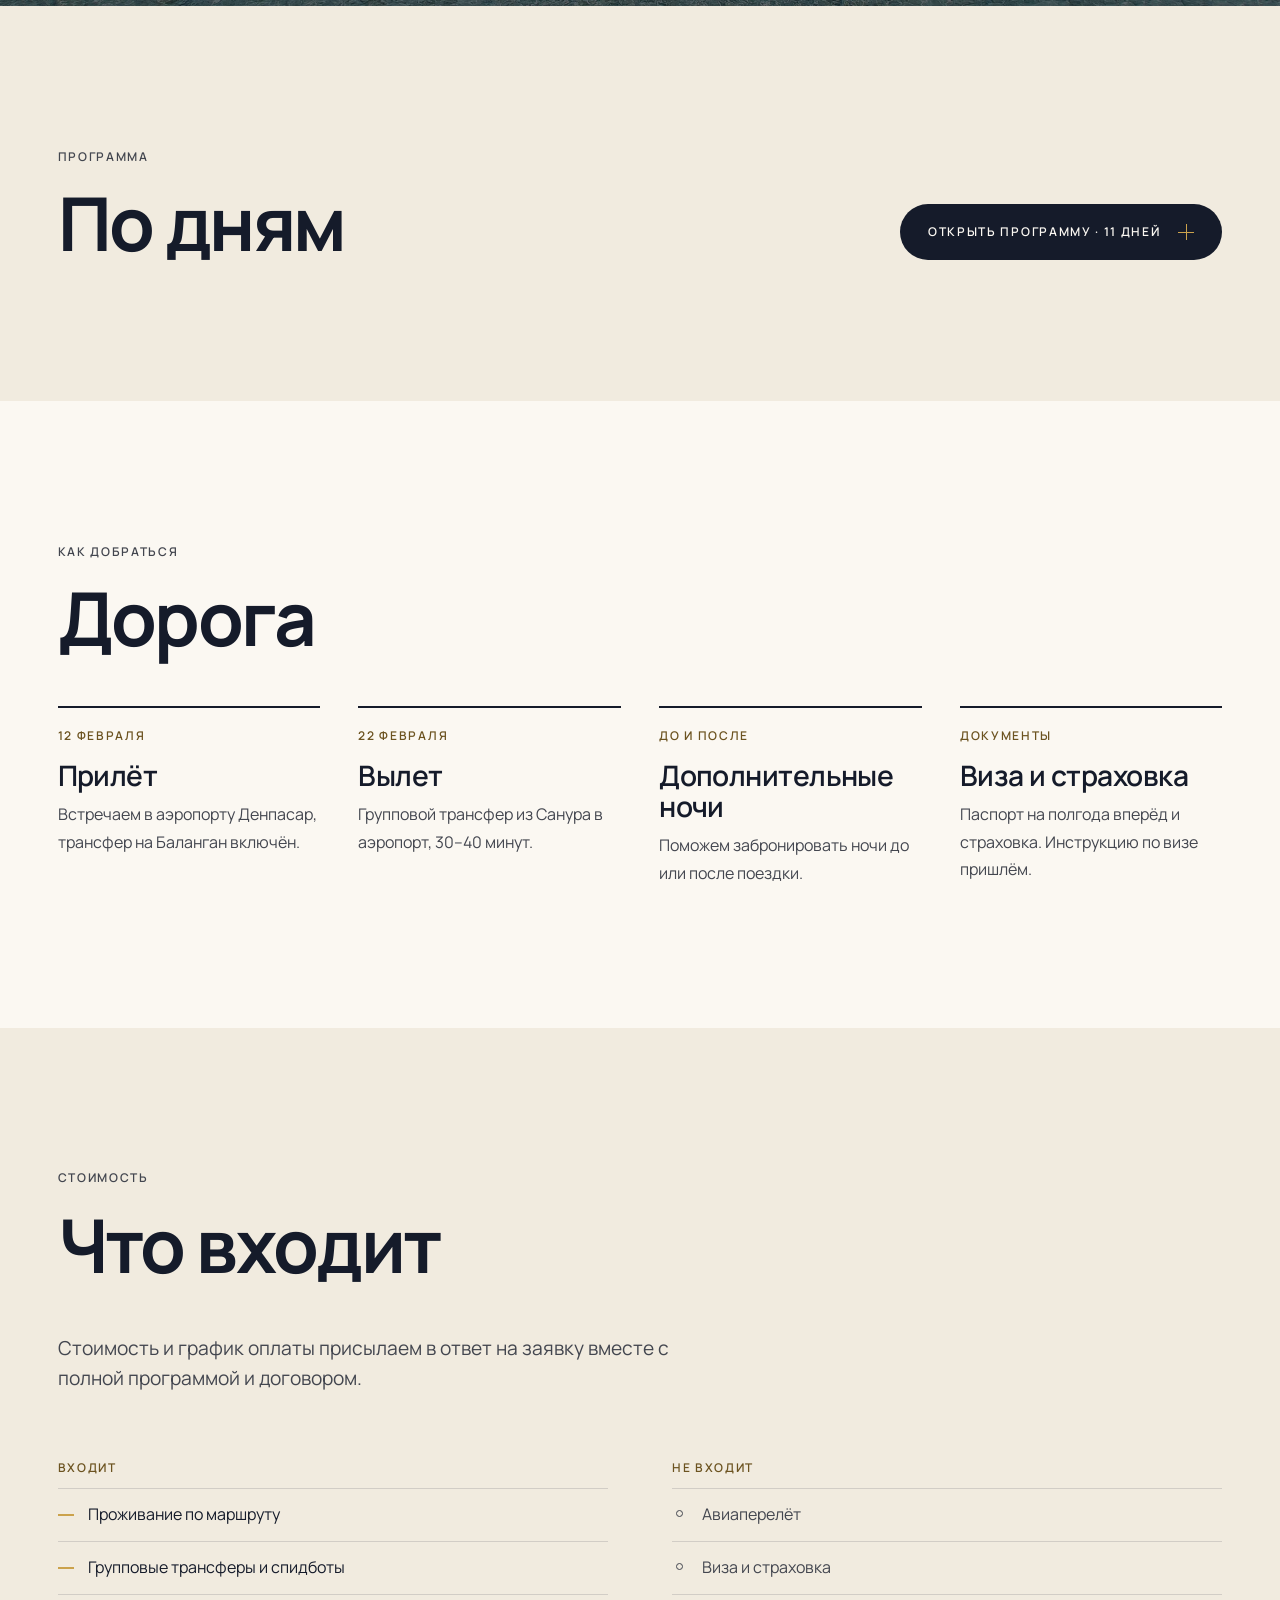
==== commit 6ea28d8d: "Bali: one typeface (Manrope) across the site; site now also lives in utromaya-code/bali Co-Authored-" ====
--- a/bali/index.html
+++ b/bali/index.html
@@ -17,7 +17,7 @@
 <link rel="icon" type="image/svg+xml" href="data:image/svg+xml,%3Csvg xmlns='http://www.w3.org/2000/svg' viewBox='0 0 32 32'%3E%3Crect width='32' height='32' fill='%23283044'/%3E%3Cpath d='M4 20c4 0 4-3 8-3s4 3 8 3 4-3 8-3' stroke='%23C3A057' stroke-width='2' fill='none'/%3E%3C/svg%3E">
 <link rel="preconnect" href="https://fonts.googleapis.com">
 <link rel="preconnect" href="https://fonts.gstatic.com" crossorigin>
-<link href="https://fonts.googleapis.com/css2?family=Noto+Serif+Display:wght@400;500&family=Manrope:wght@400;500;600;700&display=swap" rel="stylesheet">
+<link href="https://fonts.googleapis.com/css2?family=Manrope:wght@400;500;600;700&display=swap" rel="stylesheet">
 <link rel="preload" as="image" href="images/cover.webp" media="(min-width: 701px)">
 <link rel="preload" as="image" href="images/cover-m.webp" media="(max-width: 700px)">
 <link rel="stylesheet" href="styles.css">
--- a/bali/styles.css
+++ b/bali/styles.css
@@ -1,6 +1,6 @@
 /* =========================================================================
    Соль. Рис. Тишина. — выпуск глянцевого журнала о путешествии.
-   Светлая бумага, контрастная журнальная антиква (Noto Serif Display),
+   Светлая бумага, один шрифт Manrope для всего текста,
    чистый гротеск (Manrope), золото Arrowwood как солнце на странице.
    Палитра — Pantone весна 2027: Antique White, Blue Indigo, Arrowwood,
    Tarragon, Dolphin.
@@ -23,7 +23,7 @@
   --line-strong: rgba(21, 27, 42, 0.9);
   --line-night: rgba(246, 242, 234, 0.18);
 
-  --display: 'Noto Serif Display', 'Didot', 'Bodoni 72', Georgia, serif;
+  --display: 'Manrope', -apple-system, BlinkMacSystemFont, 'Segoe UI', Roboto, sans-serif;
   --sans: 'Manrope', -apple-system, BlinkMacSystemFont, 'Segoe UI', Roboto, sans-serif;
 
   --wrap: 1280px;
@@ -565,7 +565,7 @@
 @media (max-width: 760px) { .mobile-bar { display: flex; } body { padding-bottom: 68px; } }
 
 /* ---------- Типографика: три стиля и один дополнительный ----------
-   1. Заголовки — антиква Noto Serif Display 400 (размеры разные, стиль один).
+   1. Заголовки — Manrope 700 (переопределено ниже: один шрифт на весь сайт).
    2. Текст — Manrope 400.
    3. Метки — Manrope 600, 12 px, заглавные, разрядка 0.14em.
    4. Акцент (дополнительный) — Manrope 600 в размер текста.
@@ -597,6 +597,21 @@
 
 .lab__text .h2 { font-size: clamp(34px, 3.4vw, 52px); overflow-wrap: break-word; hyphens: auto; }
 #practices .h2 { max-width: 20ch; }
+
+/* ---------- Один шрифт на весь сайт ----------
+   Заголовки и текст — Manrope. Иерархия только размером и жирностью:
+   заголовки 700 с плотной разрядкой, текст 400, метки 600 заглавными. */
+.h2, .h3, .cover__title, .cover__tagline, .stamp__c, .refrain__track span, .spread__line, .num__n,
+.pbreak__line, .chapter__roman, .chapter__name, .leader__name, .org__name, .org__years span,
+.stay__name, .prog__chapter-name, .day__n, .road__title, .footer__name, .header__brand,
+.map__stay text, .map__island {
+  font-family: var(--sans); font-weight: 700; letter-spacing: -0.035em;
+}
+.cover__tagline, .spread__line, .road__title, .prog__chapter-name, .h3, .map__stay text { font-weight: 600; letter-spacing: -0.02em; }
+.header__brand { font-size: 19px; letter-spacing: -0.02em; }
+.cover__title { font-size: clamp(40px, 8vw, 122px); letter-spacing: -0.045em; justify-content: flex-start; gap: 0.24em; }
+.map__island { letter-spacing: 0.3em; font-weight: 600; }
+@media (max-width: 900px) { .nav__list a { font-family: var(--sans); font-weight: 600; letter-spacing: -0.02em; } }
 
 /* ---------- Медленный «наезд» камеры на больших кадрах ---------- */
 
